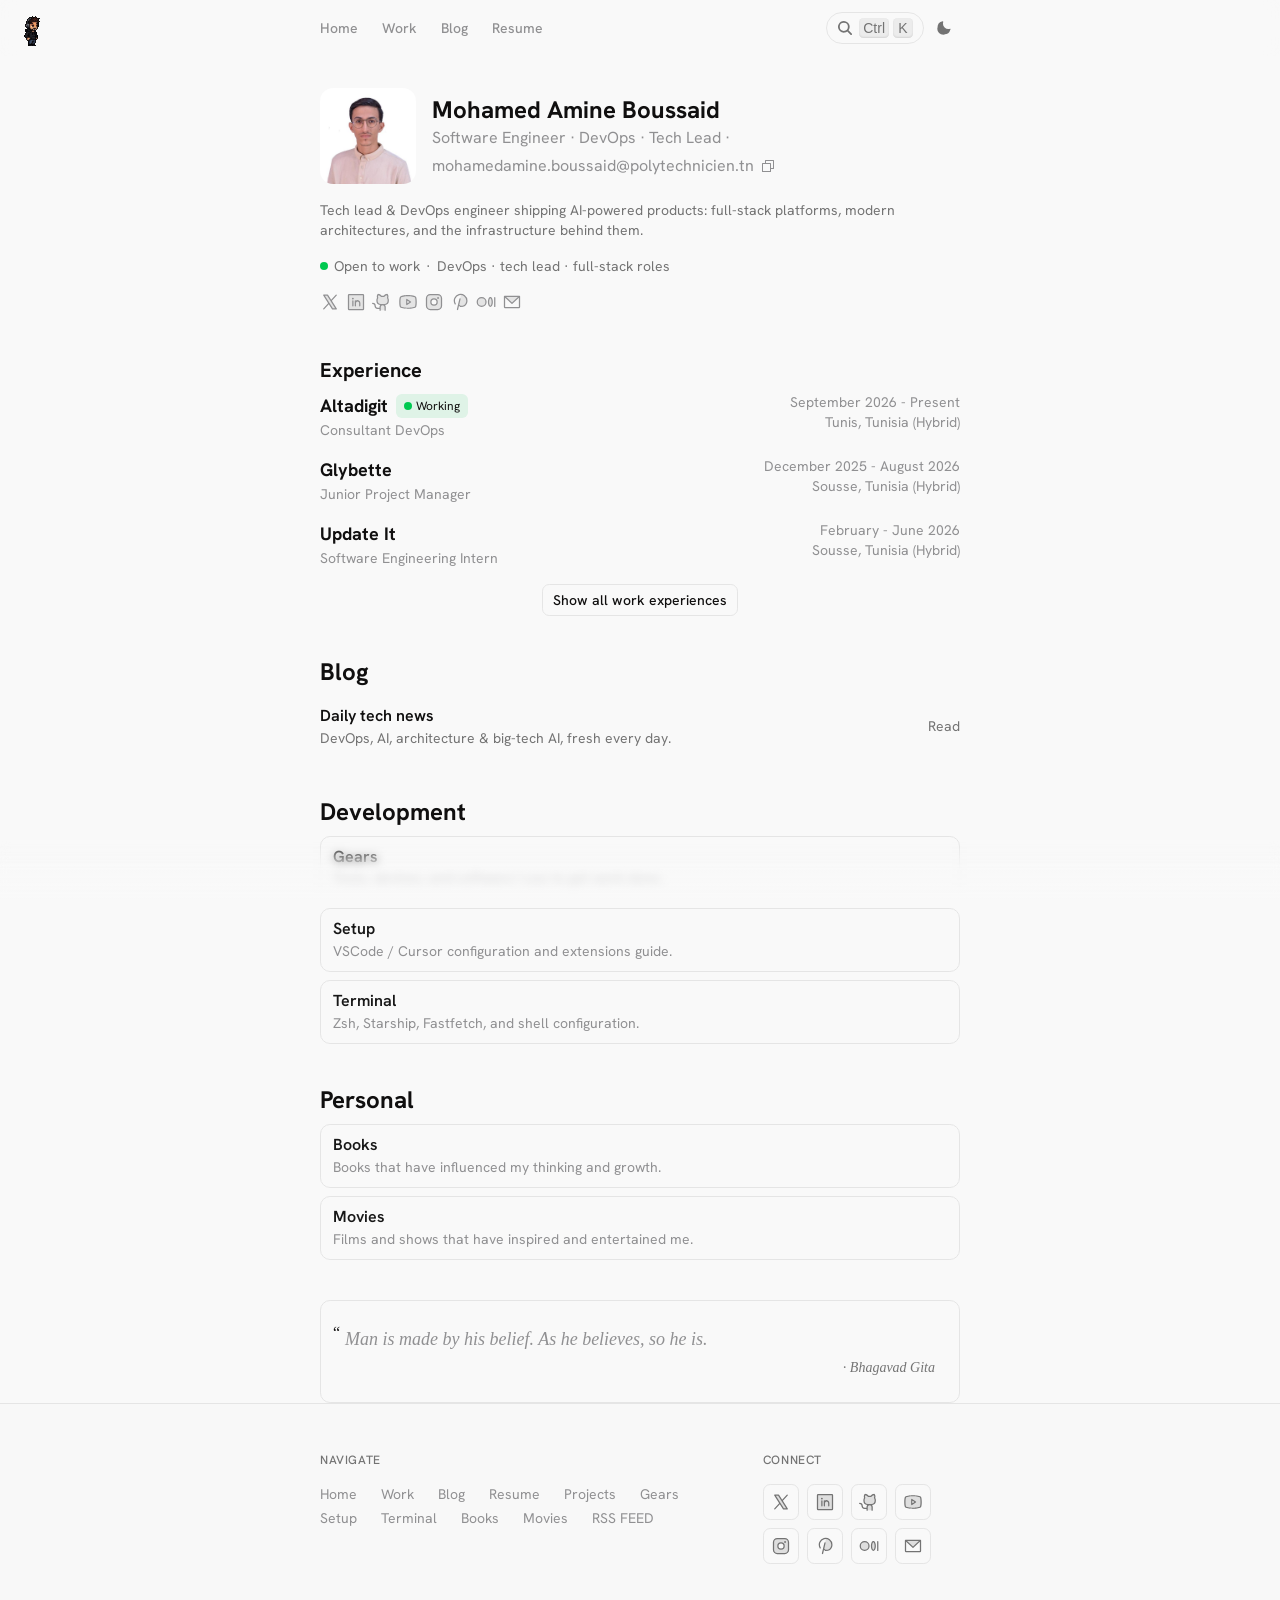
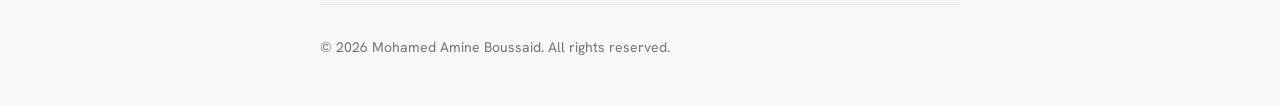
==== index.html @ 53f7973a "First push" ====
<!DOCTYPE html>
<html lang="en">
<head><meta charset="utf-8"/><meta content="width=device-width, initial-scale=1" name="viewport"/><title>Mohamed Amine Boussaid - Software Engineer</title><meta content="Tech lead &amp; DevOps engineer shipping AI-powered products: full-stack platforms, modern architectures, and the infrastructure behind them." name="description"/><meta content="Mohamed Amine Boussaid" name="author"/><link href="favicon.ico" rel="icon" sizes="any"/><link href="favicon-16x16.png" rel="icon" sizes="16x16" type="image/png"/><link href="favicon-32x32.png" rel="icon" sizes="32x32" type="image/png"/><link href="apple-touch-icon.png" rel="apple-touch-icon"/><link href="site.webmanifest" rel="manifest"/><link href="assets/css/fonts.css" rel="stylesheet"/><link href="assets/css/main.css" rel="stylesheet"/><script>try{if(localStorage.getItem('theme')==='dark')document.documentElement.classList.add('dark')}catch(e){}</script></head>
<body class="hankengrotesk_a9d8294d-module__aGBq3a__className hankengrotesk_a9d8294d-module__aGBq3a__variable geist_a71539c9-module__T19VSG__variable geist_mono_8d43a2aa-module__8Li5zG__variable antialiased"><div></div><div data-site-chrome=""></div><header class="sticky top-0 z-50 w-full bg-background/95 backdrop-blur supports-backdrop-filter:bg-background/60" data-site-chrome=""><div class="container mx-auto max-w-2xl px-4 flex h-14 items-center justify-between"><nav class="flex items-center gap-6 text-sm font-medium"><a class="text-secondary transition-colors hover:text-primary" href="index.html">Home</a><a class="text-secondary transition-colors hover:text-primary" href="work.html">Work</a><a class="text-secondary transition-colors hover:text-primary" href="blog.html">Blog</a><a class="text-secondary transition-colors hover:text-primary" href="resume.html">Resume</a></nav><div class="flex items-center gap-1"><button aria-label="Open blog search (Ctrl+K)" class="group/button inline-flex shrink-0 items-center justify-center text-muted-foreground transition-all outline-none focus-visible:border-ring focus-visible:ring-3 focus-visible:ring-ring/50 active:scale-[0.98] disabled:pointer-events-none disabled:opacity-50 aria-invalid:border-destructive aria-invalid:ring-3 aria-invalid:ring-destructive/20 dark:aria-invalid:border-destructive/50 dark:aria-invalid:ring-destructive/40 [&amp;_svg]:pointer-events-none [&amp;_svg]:shrink-0 [&amp;_svg:not([class*='size-'])]:size-4 sm:border sm:bg-clip-padding sm:text-sm sm:font-medium sm:whitespace-nowrap sm:border-border sm:bg-background aria-expanded:bg-muted aria-expanded:text-foreground dark:sm:border-input dark:sm:bg-input/30 sm:h-8 sm:px-2.5 sm:in-data-[slot=button-group]:rounded-lg sm:has-data-[icon=inline-end]:pr-1.5 sm:has-data-[icon=inline-start]:pl-1.5 sm:gap-1.5 sm:rounded-full sm:shadow-none sm:hover:bg-background sm:hover:text-muted-foreground dark:sm:hover:bg-input/30" data-size="sm" data-slot="button" data-variant="outline" id="cmdk-open" type="button"><svg aria-hidden="true" fill="none" viewbox="0 0 16 16"><path clip-rule="evenodd" d="M10.278 11.514a5.824 5.824 0 1 1 1.235-1.235l3.209 3.208A.875.875 0 0 1 14.111 15a.875.875 0 0 1-.624-.278l-3.209-3.208Zm.623-4.69a4.077 4.077 0 1 1-8.154 0 4.077 4.077 0 0 1 8.154 0Z" fill="currentColor" fill-rule="evenodd"></path></svg><kbd class="items-center gap-1 hidden sm:flex" data-slot="kbd-group"><kbd class="pointer-events-none inline-flex h-5 w-fit min-w-6 items-center justify-center gap-1 rounded-sm px-1 font-sans text-sm/none font-normal text-muted-foreground select-none [&amp;_svg:not([class*='size-'])]:size-3 bg-black/5 shadow-[inset_0_-1px_2px] shadow-black/10 dark:bg-white/10 dark:shadow-white/10 in-data-[slot=tooltip-content]:bg-white/20 in-data-[slot=tooltip-content]:text-background in-data-[slot=tooltip-content]:shadow-white/20 dark:in-data-[slot=tooltip-content]:bg-black/10 dark:in-data-[slot=tooltip-content]:shadow-black/10 dark:in-data-[slot=tooltip-content]:text-shadow-xs" data-slot="kbd">Ctrl</kbd><kbd class="pointer-events-none inline-flex h-5 items-center justify-center gap-1 rounded-sm px-1 font-sans text-sm/none font-normal text-muted-foreground select-none [&amp;_svg:not([class*='size-'])]:size-3 bg-black/5 shadow-[inset_0_-1px_2px] shadow-black/10 dark:bg-white/10 dark:shadow-white/10 in-data-[slot=tooltip-content]:bg-white/20 in-data-[slot=tooltip-content]:text-background in-data-[slot=tooltip-content]:shadow-white/20 dark:in-data-[slot=tooltip-content]:bg-black/10 dark:in-data-[slot=tooltip-content]:shadow-black/10 dark:in-data-[slot=tooltip-content]:text-shadow-xs w-5 min-w-5" data-slot="kbd">K</kbd></kbd></button><button aria-label="Toggle theme" class="inline-flex size-8 items-center justify-center rounded-md text-muted-foreground transition-colors hover:text-primary" id="theme-toggle" type="button"><svg aria-hidden="true" class="icon-moon size-4" fill="currentColor" viewBox="0 0 256 256" xmlns="http://www.w3.org/2000/svg"><path d="M233.54,142.23a8,8,0,0,0-8-2,88.08,88.08,0,0,1-109.8-109.8,8,8,0,0,0-10-10A104.84,104.84,0,1,0,230.36,150.21,8,8,0,0,0,233.54,142.23ZM128,208A104,104,0,0,1,48.46,72.46,88.13,88.13,0,0,0,183.54,207.54,103.72,103.72,0,0,1,128,208Z"></path></svg><svg aria-hidden="true" class="icon-sun size-4 hidden" fill="currentColor" viewBox="0 0 256 256" xmlns="http://www.w3.org/2000/svg"><path d="M120,40V16a8,8,0,0,1,16,0V40a8,8,0,0,1-16,0Zm8,24a64,64,0,1,0,64,64A64.07,64.07,0,0,0,128,64Zm0,112a48,48,0,1,1,48-48A48.05,48.05,0,0,1,128,176ZM58.34,69.66a8,8,0,0,0,11.32-11.32l-16-16a8,8,0,0,0-11.32,11.32Zm0,116.68a8,8,0,0,0-11.32,11.32l16,16a8,8,0,0,0,11.32-11.32ZM192,72a8,8,0,0,0,5.66-2.34l16-16a8,8,0,0,0-11.32-11.32l-16,16A8,8,0,0,0,192,72Zm5.66,114.34a8,8,0,0,0-11.32,11.32l16,16a8,8,0,0,0,11.32-11.32ZM48,128a8,8,0,0,0-8-8H16a8,8,0,0,0,0,16h24A8,8,0,0,0,48,128Zm80,80a8,8,0,0,0-8,8v24a8,8,0,0,0,16,0V216A8,8,0,0,0,128,208Z"></path></svg></button></div></div></header><main><div class="space-y-10 pt-8"><div class="container mx-auto max-w-2xl px-4 undefined"><div class="flex flex-col gap-4"><div class="flex gap-4 items-center"><div data-oneko-dodge="true"><button aria-label="Avatar" id="mascot" style="position:relative;display:block;flex-shrink:0;width:96px;height:96px;padding:0;border:0;background:transparent;appearance:none;cursor:pointer;user-select:none" type="button"><img alt="Mohamed Amine Boussaid" class="size-full rounded-2xl object-cover" src="assets/profile/avatar.png"/></button></div><div><h1 class="text-lg font-bold whitespace-nowrap sm:text-2xl" data-oneko-dodge="true">Mohamed Amine Boussaid</h1><p class="text-base text-secondary flex flex-wrap items-center gap-x-1 gap-y-1" data-oneko-dodge="true"><span>Software Engineer · DevOps · Tech Lead</span><span>·</span><span aria-label="Copy email" class="group inline-flex cursor-pointer items-center gap-1.5 text-secondary transition-colors focus-visible:outline-none focus-visible:ring-2 focus-visible:ring-ring focus-visible:ring-offset-2 group group-hover:text-primary" data-email="mohamedamine.boussaid@polytechnicien.tn" id="email-copy" role="button" tabindex="0"><span class="group-hover:text-primary hidden md:block"><a class="__cf_email__" href="mailto:mohamedamine.boussaid@polytechnicien.tn">mohamedamine.boussaid@polytechnicien.tn</a></span><span class="group-hover:text-primary block md:hidden">Email</span><span class="relative inline-flex size-4 shrink-0 items-center justify-center group-hover:text-primary"><svg aria-hidden="true" class="absolute inset-0 size-4 text-current transition-[opacity,transform] duration-200 ease-out opacity-100 scale-100" fill="currentColor" height="1em" viewbox="0 0 256 256" width="1em" xmlns="http://www.w3.org/2000/svg"><path d="M216,32H88a8,8,0,0,0-8,8V80H40a8,8,0,0,0-8,8V216a8,8,0,0,0,8,8H168a8,8,0,0,0,8-8V176h40a8,8,0,0,0,8-8V40A8,8,0,0,0,216,32ZM160,208H48V96H160Zm48-48H176V88a8,8,0,0,0-8-8H96V48H208Z"></path></svg><svg aria-hidden="true" class="absolute inset-0 size-4 transition-[opacity,transform] duration-200 ease-out opacity-0 scale-50" fill="currentColor" height="1em" viewbox="0 0 256 256" width="1em" xmlns="http://www.w3.org/2000/svg"><path d="M232.49,80.49l-128,128a12,12,0,0,1-17,0l-56-56a12,12,0,1,1,17-17L96,183,215.51,63.51a12,12,0,0,1,17,17Z"></path></svg></span></span></p></div></div><p class="text-sm text-muted-foreground max-w-xl">Tech lead &amp; DevOps engineer shipping AI-powered products: full-stack platforms, modern architectures, and the infrastructure behind them.</p><div id="S:0"><div class="flex items-center gap-3"><div class="flex min-w-0 flex-1 items-center gap-1.5 text-sm"><span class="size-2 shrink-0 rounded-full bg-green-500 animate-pulse"></span><span class="shrink-0 text-muted-foreground">Open to work</span><span class="shrink-0 text-muted-foreground"> · </span><a class="truncate text-muted-foreground transition-colors hover:text-primary" href="https://www.linkedin.com/in/boussaidmohamedamine/" rel="noopener noreferrer" target="_blank">DevOps · tech lead · full-stack roles</a></div></div></div><div class="flex flex-wrap my-0 gap-0.5"><a aria-label="X" class="text-secondary flex items-center gap-2 transition-colors hover:text-primary" data-slot="tooltip-trigger" data-state="closed" href="https://boussaidmohamedamine.online" rel="noopener noreferrer" target="_blank" title="X"><span aria-hidden="true" class="size-6"><svg class="size-5" fill="currentColor" height="1em" viewbox="0 0 256 256" width="1em" xmlns="http://www.w3.org/2000/svg"><path d="M208,216H160L48,40H96Z" opacity="0.2"></path><path d="M214.75,211.71l-62.6-98.38,61.77-67.95a8,8,0,0,0-11.84-10.76L143.24,99.34,102.75,35.71A8,8,0,0,0,96,32H48a8,8,0,0,0-6.75,12.3l62.6,98.37-61.77,68a8,8,0,1,0,11.84,10.76l58.84-64.72,40.49,63.63A8,8,0,0,0,160,224h48a8,8,0,0,0,6.75-12.29ZM164.39,208,62.57,48h29L193.43,208Z"></path></svg></span><span class="sr-only">X</span></a><a aria-label="LinkedIn" class="text-secondary flex items-center gap-2 transition-colors hover:text-primary" data-slot="tooltip-trigger" data-state="closed" href="https://www.linkedin.com/in/boussaidmohamedamine/" rel="noopener noreferrer" target="_blank" title="LinkedIn"><span aria-hidden="true" class="size-6"><svg class="size-5" fill="currentColor" height="1em" viewbox="0 0 256 256" width="1em" xmlns="http://www.w3.org/2000/svg"><path d="M224,40V216a8,8,0,0,1-8,8H40a8,8,0,0,1-8-8V40a8,8,0,0,1,8-8H216A8,8,0,0,1,224,40Z" opacity="0.2"></path><path d="M216,24H40A16,16,0,0,0,24,40V216a16,16,0,0,0,16,16H216a16,16,0,0,0,16-16V40A16,16,0,0,0,216,24Zm0,192H40V40H216V216ZM96,112v64a8,8,0,0,1-16,0V112a8,8,0,0,1,16,0Zm88,28v36a8,8,0,0,1-16,0V140a20,20,0,0,0-40,0v36a8,8,0,0,1-16,0V112a8,8,0,0,1,15.79-1.78A36,36,0,0,1,184,140ZM100,84A12,12,0,1,1,88,72,12,12,0,0,1,100,84Z"></path></svg></span><span class="sr-only">LinkedIn</span></a><a aria-label="Github" class="text-secondary flex items-center gap-2 transition-colors hover:text-primary" data-slot="tooltip-trigger" data-state="closed" href="https://github.com/Boussaid001" rel="noopener noreferrer" target="_blank" title="Github"><span aria-hidden="true" class="size-6"><svg class="size-5" fill="currentColor" height="1em" viewbox="0 0 256 256" width="1em" xmlns="http://www.w3.org/2000/svg"><path d="M208,104v8a48,48,0,0,1-48,48H136a32,32,0,0,1,32,32v40H104V192a32,32,0,0,1,32-32H112a48,48,0,0,1-48-48v-8a49.28,49.28,0,0,1,8.51-27.3A51.92,51.92,0,0,1,76,32a52,52,0,0,1,43.83,24h32.34A52,52,0,0,1,196,32a51.92,51.92,0,0,1,3.49,44.7A49.28,49.28,0,0,1,208,104Z" opacity="0.2"></path><path d="M208.3,75.68A59.74,59.74,0,0,0,202.93,28,8,8,0,0,0,196,24a59.75,59.75,0,0,0-48,24H124A59.75,59.75,0,0,0,76,24a8,8,0,0,0-6.93,4,59.78,59.78,0,0,0-5.38,47.68A58.14,58.14,0,0,0,56,104v8a56.06,56.06,0,0,0,48.44,55.47A39.8,39.8,0,0,0,96,192v8H72a24,24,0,0,1-24-24A40,40,0,0,0,8,136a8,8,0,0,0,0,16,24,24,0,0,1,24,24,40,40,0,0,0,40,40H96v16a8,8,0,0,0,16,0V192a24,24,0,0,1,48,0v40a8,8,0,0,0,16,0V192a39.8,39.8,0,0,0-8.44-24.53A56.06,56.06,0,0,0,216,112v-8A58,58,0,0,0,208.3,75.68ZM200,112a40,40,0,0,1-40,40H112a40,40,0,0,1-40-40v-8a41.74,41.74,0,0,1,6.9-22.48A8,8,0,0,0,80,73.83a43.81,43.81,0,0,1,.79-33.58,43.88,43.88,0,0,1,32.32,20.06A8,8,0,0,0,119.82,64h32.35a8,8,0,0,0,6.74-3.69,43.87,43.87,0,0,1,32.32-20.06A43.81,43.81,0,0,1,192,73.83a8.09,8.09,0,0,0,1,7.65A41.76,41.76,0,0,1,200,104Z"></path></svg></span><span class="sr-only">Github</span></a><a aria-label="YouTube" class="text-secondary flex items-center gap-2 transition-colors hover:text-primary" data-slot="tooltip-trigger" data-state="closed" href="https://github.com/Boussaid001" rel="noopener noreferrer" target="_blank" title="YouTube"><span aria-hidden="true" class="size-6"><svg class="size-5" fill="currentColor" height="1em" viewbox="0 0 256 256" width="1em" xmlns="http://www.w3.org/2000/svg"><path d="M226.59,71.53a16,16,0,0,0-9.63-11C183.48,47.65,128,48,128,48s-55.48-.35-89,12.58a16,16,0,0,0-9.63,11C27.07,80.54,24,98.09,24,128s3.07,47.46,5.41,56.47A16,16,0,0,0,39,195.42C72.52,208.35,128,208,128,208s55.48.35,89-12.58a16,16,0,0,0,9.63-10.95c2.34-9,5.41-26.56,5.41-56.47S228.93,80.54,226.59,71.53ZM112,160V96l48,32Z" opacity="0.2"></path><path d="M164.44,121.34l-48-32A8,8,0,0,0,104,96v64a8,8,0,0,0,12.44,6.66l48-32a8,8,0,0,0,0-13.32ZM120,145.05V111l25.58,17ZM234.33,69.52a24,24,0,0,0-14.49-16.4C185.56,39.88,131,40,128,40s-57.56-.12-91.84,13.12a24,24,0,0,0-14.49,16.4C19.08,79.5,16,97.74,16,128s3.08,48.5,5.67,58.48a24,24,0,0,0,14.49,16.41C69,215.56,120.4,216,127.34,216h1.32c6.94,0,58.37-.44,91.18-13.11a24,24,0,0,0,14.49-16.41c2.59-10,5.67-28.22,5.67-58.48S236.92,79.5,234.33,69.52Zm-15.49,113a8,8,0,0,1-4.77,5.49c-31.65,12.22-85.48,12-86.12,12s-54.37.18-86-12a8,8,0,0,1-4.77-5.49C34.8,173.39,32,156.57,32,128s2.8-45.39,5.16-54.47A8,8,0,0,1,41.93,68C73.58,55.82,127.4,56,128.05,56s54.37-.18,86,12a8,8,0,0,1,4.77,5.49C221.2,82.61,224,99.43,224,128S221.2,173.39,218.84,182.47Z"></path></svg></span><span class="sr-only">YouTube</span></a><a aria-label="Instagram" class="text-secondary flex items-center gap-2 transition-colors hover:text-primary" data-slot="tooltip-trigger" data-state="closed" href="https://www.boussaidmohamedamine.online" rel="noopener noreferrer" target="_blank" title="Instagram"><span aria-hidden="true" class="size-6"><svg class="size-5" fill="currentColor" height="1em" viewbox="0 0 256 256" width="1em" xmlns="http://www.w3.org/2000/svg"><path d="M176,32H80A48,48,0,0,0,32,80v96a48,48,0,0,0,48,48h96a48,48,0,0,0,48-48V80A48,48,0,0,0,176,32ZM128,168a40,40,0,1,1,40-40A40,40,0,0,1,128,168Z" opacity="0.2"></path><path d="M176,24H80A56.06,56.06,0,0,0,24,80v96a56.06,56.06,0,0,0,56,56h96a56.06,56.06,0,0,0,56-56V80A56.06,56.06,0,0,0,176,24Zm40,152a40,40,0,0,1-40,40H80a40,40,0,0,1-40-40V80A40,40,0,0,1,80,40h96a40,40,0,0,1,40,40ZM128,80a48,48,0,1,0,48,48A48.05,48.05,0,0,0,128,80Zm0,80a32,32,0,1,1,32-32A32,32,0,0,1,128,160Zm64-84a12,12,0,1,1-12-12A12,12,0,0,1,192,76Z"></path></svg></span><span class="sr-only">Instagram</span></a><a aria-label="Pinterest" class="text-secondary flex items-center gap-2 transition-colors hover:text-primary" data-slot="tooltip-trigger" data-state="closed" href="https://www.boussaidmohamedamine.online" rel="noopener noreferrer" target="_blank" title="Pinterest"><span aria-hidden="true" class="size-6"><svg class="size-5" fill="currentColor" height="1em" viewbox="0 0 256 256" width="1em" xmlns="http://www.w3.org/2000/svg"><path d="M216,112c0,44.18-32,72-64,72s-41.63-21.07-41.63-21.07h0L128,88l13.14-55.83h0A80,80,0,0,1,216,112Z" opacity="0.2"></path><path d="M224,112c0,22.57-7.9,43.2-22.23,58.11C188.39,184,170.25,192,152,192c-17.88,0-29.82-5.86-37.43-12l-10.78,45.82A8,8,0,0,1,96,232a8.24,8.24,0,0,1-1.84-.21,8,8,0,0,1-6-9.62l32-136a8,8,0,0,1,15.58,3.66l-16.9,71.8C122,166,131.3,176,152,176c27.53,0,56-23.94,56-64A72,72,0,1,0,73.63,148a8,8,0,0,1-13.85,8A88,88,0,1,1,224,112Z"></path></svg></span><span class="sr-only">Pinterest</span></a><a aria-label="Medium" class="text-secondary flex items-center gap-2 transition-colors hover:text-primary" data-slot="tooltip-trigger" data-state="closed" href="https://github.com/Boussaid001" rel="noopener noreferrer" target="_blank" title="Medium"><span aria-hidden="true" class="size-6"><svg class="size-5" fill="currentColor" height="1em" viewbox="0 0 256 256" width="1em" xmlns="http://www.w3.org/2000/svg"><path d="M128,128A56,56,0,1,1,72,72,56,56,0,0,1,128,128Zm56-56c-13.25,0-24,25.07-24,56s10.75,56,24,56,24-25.07,24-56S197.25,72,184,72Z" opacity="0.2"></path><path d="M72,64a64,64,0,1,0,64,64A64.07,64.07,0,0,0,72,64Zm0,112a48,48,0,1,1,48-48A48.05,48.05,0,0,1,72,176ZM184,64c-5.68,0-16.4,2.76-24.32,21.25C154.73,96.8,152,112,152,128s2.73,31.2,7.68,42.75C167.6,189.24,178.32,192,184,192s16.4-2.76,24.32-21.25C213.27,159.2,216,144,216,128s-2.73-31.2-7.68-42.75C200.4,66.76,189.68,64,184,64Zm0,112c-5.64,0-16-18.22-16-48s10.36-48,16-48,16,18.22,16,48S189.64,176,184,176ZM248,72V184a8,8,0,0,1-16,0V72a8,8,0,0,1,16,0Z"></path></svg></span><span class="sr-only">Medium</span></a><a aria-label="Email" class="text-secondary flex items-center gap-2 transition-colors hover:text-primary" data-slot="tooltip-trigger" data-state="closed" href="cdn-cgi/l/email-protection#422f2d2a232f2726232f2b2c276c202d373131232b2602322d2e3b3627212a2c2b212b272c6c362c" rel="noopener noreferrer" target="_blank" title="Email"><span aria-hidden="true" class="size-6"><svg class="size-5" fill="currentColor" height="1em" viewbox="0 0 256 256" width="1em" xmlns="http://www.w3.org/2000/svg"><path d="M224,56l-96,88L32,56Z" opacity="0.2"></path><path d="M224,48H32a8,8,0,0,0-8,8V192a16,16,0,0,0,16,16H216a16,16,0,0,0,16-16V56A8,8,0,0,0,224,48ZM203.43,64,128,133.15,52.57,64ZM216,192H40V74.19l82.59,75.71a8,8,0,0,0,10.82,0L216,74.19V192Z"></path></svg></span><span class="sr-only">Email</span></a></div></div></div><div class="container mx-auto max-w-2xl px-4 undefined"><section class="space-y-2"><div class="animate-in-up-on-view"><h2 class="text-xl font-bold">Experience</h2></div><div class="flex flex-col gap-4"><div class="animate-in-up-on-view" style="animation-delay:0.05s"><div data-slot="collapsible" data-state="closed"><div class="group/card flex flex-row flex-nowrap items-start justify-between gap-3"><div class="flex min-w-0 flex-1 flex-col"><div class="flex flex-wrap items-center gap-2"><h3 class="text-lg font-bold blur-none">Altadigit</h3><div class="flex items-center gap-1 rounded-md border-green-300 bg-green-500/10 px-2 py-1 text-xs"><div class="size-2 rounded-full bg-green-500 animate-pulse"></div><span>Working</span></div></div><p class="text-sm text-secondary">Consultant DevOps</p></div><div class="flex shrink-0 flex-col text-right text-sm text-secondary min-w-[88px] md:min-w-[140px]"><p class="md:hidden">Sep 26 - Present</p><p class="hidden md:block">September 2026 - Present</p><p class="md:hidden">Tunis, TN</p><p class="hidden md:block">Tunis, Tunisia (Hybrid)</p></div></div></div></div><div class="animate-in-up-on-view" style="animation-delay:0.1s"><div data-slot="collapsible" data-state="closed"><div class="group/card flex flex-row flex-nowrap items-start justify-between gap-3"><div class="flex min-w-0 flex-1 flex-col"><div class="flex flex-wrap items-center gap-2"><h3 class="text-lg font-bold blur-none">Glybette</h3></div><p class="text-sm text-secondary">Junior Project Manager</p></div><div class="flex shrink-0 flex-col text-right text-sm text-secondary min-w-[88px] md:min-w-[140px]"><p class="md:hidden">Dec 25 - Aug 26</p><p class="hidden md:block">December 2025 - August 2026</p><p class="md:hidden">Sousse, TN</p><p class="hidden md:block">Sousse, Tunisia (Hybrid)</p></div></div></div></div><div class="animate-in-up-on-view" style="animation-delay:0.15s"><div data-slot="collapsible" data-state="closed"><div class="group/card flex flex-row flex-nowrap items-start justify-between gap-3"><div class="flex min-w-0 flex-1 flex-col"><div class="flex flex-wrap items-center gap-2"><h3 class="text-lg font-bold blur-none">Update It</h3></div><p class="text-sm text-secondary">Software Engineering Intern</p></div><div class="flex shrink-0 flex-col text-right text-sm text-secondary min-w-[88px] md:min-w-[140px]"><p class="md:hidden">Feb - Jun 26</p><p class="hidden md:block">February - June 2026</p><p class="md:hidden">Sousse, TN</p><p class="hidden md:block">Sousse, Tunisia (Hybrid)</p></div></div></div></div></div><div class="animate-in-up-on-view flex justify-center pt-2" style="animation-delay:0.2s"><a class="group/button inline-flex shrink-0 items-center justify-center rounded-lg border bg-clip-padding text-sm font-medium whitespace-nowrap transition-all outline-none select-none focus-visible:border-ring focus-visible:ring-3 focus-visible:ring-ring/50 disabled:pointer-events-none disabled:opacity-50 aria-invalid:border-destructive aria-invalid:ring-3 aria-invalid:ring-destructive/20 dark:aria-invalid:border-destructive/50 dark:aria-invalid:ring-destructive/40 [&amp;_svg]:pointer-events-none [&amp;_svg]:shrink-0 [&amp;_svg:not([class*='size-'])]:size-4 border-border bg-background hover:bg-muted hover:text-foreground aria-expanded:bg-muted aria-expanded:text-foreground dark:border-input dark:bg-input/30 dark:hover:bg-input/50 h-8 gap-1.5 px-2.5 has-data-[icon=inline-end]:pr-2 has-data-[icon=inline-start]:pl-2 text-sm font-medium" data-size="default" data-slot="button" data-variant="outline" href="work.html">Show all work experiences</a></div></section></div><div class="container mx-auto max-w-2xl px-4 undefined"><section class="space-y-2"><div class="animate-in-up-on-view"><h2 class="text-2xl font-bold">Blog</h2></div><div class="animate-in-up-on-view"><a class="group flex items-center justify-between py-2" href="blog.html"><div><p class="font-semibold group-hover:text-primary transition-colors">Daily tech news</p><p class="text-sm text-muted-foreground">DevOps, AI, architecture &amp; big-tech AI, fresh every day.</p></div><span class="text-sm text-muted-foreground group-hover:text-primary transition-colors">Read</span></a></div></section></div><div class="container mx-auto max-w-2xl px-4 undefined"><section class="space-y-2"><div class="animate-in-up-on-view"><h2 class="text-2xl font-bold">Development</h2></div><div class="flex flex-col gap-2"><div class="animate-in-up-on-view" style="animation-delay:0.05s"><a class="group flex flex-row items-center justify-between gap-3 rounded-xl border border-border bg-card px-3 py-2.5 no-underline transition-colors hover:bg-muted/60" href="gears.html"><div class="min-w-0 flex-1 space-y-0.5"><h3 class="text-base font-semibold leading-tight text-primary transition-colors group-hover:text-primary">Gears</h3><p class="line-clamp-2 text-xs text-secondary sm:text-sm">Tools, devices, and software I use to get work done.</p></div><span class="inline-flex shrink-0 opacity-0 transition-opacity group-hover:opacity-100"><svg class="size-4 text-muted-foreground transition-transform group-hover:translate-x-0.5 group-hover:-translate-y-0.5" fill="currentColor" height="1em" viewbox="0 0 256 256" width="1em" xmlns="http://www.w3.org/2000/svg"><path d="M221.66,133.66l-72,72a8,8,0,0,1-11.32-11.32L196.69,136H40a8,8,0,0,1,0-16H196.69L138.34,61.66a8,8,0,0,1,11.32-11.32l72,72A8,8,0,0,1,221.66,133.66Z"></path></svg></span></a></div><div class="animate-in-up-on-view" style="animation-delay:0.1s"><a class="group flex flex-row items-center justify-between gap-3 rounded-xl border border-border bg-card px-3 py-2.5 no-underline transition-colors hover:bg-muted/60" href="setup.html"><div class="min-w-0 flex-1 space-y-0.5"><h3 class="text-base font-semibold leading-tight text-primary transition-colors group-hover:text-primary">Setup</h3><p class="line-clamp-2 text-xs text-secondary sm:text-sm">VSCode / Cursor configuration and extensions guide.</p></div><span class="inline-flex shrink-0 opacity-0 transition-opacity group-hover:opacity-100"><svg class="size-4 text-muted-foreground transition-transform group-hover:translate-x-0.5 group-hover:-translate-y-0.5" fill="currentColor" height="1em" viewbox="0 0 256 256" width="1em" xmlns="http://www.w3.org/2000/svg"><path d="M221.66,133.66l-72,72a8,8,0,0,1-11.32-11.32L196.69,136H40a8,8,0,0,1,0-16H196.69L138.34,61.66a8,8,0,0,1,11.32-11.32l72,72A8,8,0,0,1,221.66,133.66Z"></path></svg></span></a></div><div class="animate-in-up-on-view" style="animation-delay:0.15000000000000002s"><a class="group flex flex-row items-center justify-between gap-3 rounded-xl border border-border bg-card px-3 py-2.5 no-underline transition-colors hover:bg-muted/60" href="terminal.html"><div class="min-w-0 flex-1 space-y-0.5"><h3 class="text-base font-semibold leading-tight text-primary transition-colors group-hover:text-primary">Terminal</h3><p class="line-clamp-2 text-xs text-secondary sm:text-sm">Zsh, Starship, Fastfetch, and shell configuration.</p></div><span class="inline-flex shrink-0 opacity-0 transition-opacity group-hover:opacity-100"><svg class="size-4 text-muted-foreground transition-transform group-hover:translate-x-0.5 group-hover:-translate-y-0.5" fill="currentColor" height="1em" viewbox="0 0 256 256" width="1em" xmlns="http://www.w3.org/2000/svg"><path d="M221.66,133.66l-72,72a8,8,0,0,1-11.32-11.32L196.69,136H40a8,8,0,0,1,0-16H196.69L138.34,61.66a8,8,0,0,1,11.32-11.32l72,72A8,8,0,0,1,221.66,133.66Z"></path></svg></span></a></div></div></section></div><div class="container mx-auto max-w-2xl px-4 undefined"><section class="space-y-2"><div class="animate-in-up-on-view"><h2 class="text-2xl font-bold">Personal</h2></div><div class="flex flex-col gap-2"><div class="animate-in-up-on-view" style="animation-delay:0.05s"><a class="group flex flex-row items-center justify-between gap-3 rounded-xl border border-border bg-card px-3 py-2.5 no-underline transition-colors hover:bg-muted/60" href="books.html"><div class="min-w-0 flex-1 space-y-0.5"><h3 class="text-base font-semibold leading-tight text-primary transition-colors group-hover:text-primary">Books</h3><p class="line-clamp-2 text-xs text-secondary sm:text-sm">Books that have influenced my thinking and growth.</p></div><span class="inline-flex shrink-0 opacity-0 transition-opacity group-hover:opacity-100"><svg class="size-4 text-muted-foreground transition-transform group-hover:translate-x-0.5 group-hover:-translate-y-0.5" fill="currentColor" height="1em" viewbox="0 0 256 256" width="1em" xmlns="http://www.w3.org/2000/svg"><path d="M221.66,133.66l-72,72a8,8,0,0,1-11.32-11.32L196.69,136H40a8,8,0,0,1,0-16H196.69L138.34,61.66a8,8,0,0,1,11.32-11.32l72,72A8,8,0,0,1,221.66,133.66Z"></path></svg></span></a></div><div class="animate-in-up-on-view" style="animation-delay:0.1s"><a class="group flex flex-row items-center justify-between gap-3 rounded-xl border border-border bg-card px-3 py-2.5 no-underline transition-colors hover:bg-muted/60" href="movies.html"><div class="min-w-0 flex-1 space-y-0.5"><h3 class="text-base font-semibold leading-tight text-primary transition-colors group-hover:text-primary">Movies</h3><p class="line-clamp-2 text-xs text-secondary sm:text-sm">Films and shows that have inspired and entertained me.</p></div><span class="inline-flex shrink-0 opacity-0 transition-opacity group-hover:opacity-100"><svg class="size-4 text-muted-foreground transition-transform group-hover:translate-x-0.5 group-hover:-translate-y-0.5" fill="currentColor" height="1em" viewbox="0 0 256 256" width="1em" xmlns="http://www.w3.org/2000/svg"><path d="M221.66,133.66l-72,72a8,8,0,0,1-11.32-11.32L196.69,136H40a8,8,0,0,1,0-16H196.69L138.34,61.66a8,8,0,0,1,11.32-11.32l72,72A8,8,0,0,1,221.66,133.66Z"></path></svg></span></a></div></div></section></div><div class="container mx-auto max-w-2xl px-4"><div id="quote-card"></div></div></div></main><div class="pointer-events-none fixed inset-x-0 bottom-0 z-10 h-[60px] select-none bg-gradient-to-t from-background to-transparent opacity-100 backdrop-blur-[5px] [mask-image:linear-gradient(to_top,black_50%,transparent)] [-webkit-mask-image:linear-gradient(to_top,black_50%,transparent)] dark:[mask-image:linear-gradient(to_top,black_50%,transparent)] dark:[-webkit-mask-image:linear-gradient(to_top,black_50%,transparent)]" data-site-chrome="" style="user-select:none"></div><footer class="border-t border-border bg-muted/30" data-site-chrome=""><div class="container mx-auto max-w-2xl px-4 py-12"><div class="flex flex-col gap-10 sm:flex-row sm:items-start sm:justify-between sm:gap-8"><div class="flex flex-col gap-4"><p class="text-xs font-medium uppercase tracking-wider text-muted-foreground">Navigate</p><nav class="flex flex-wrap gap-x-6 gap-y-1"><a class="text-sm text-secondary transition-colors hover:text-primary" href="index.html">Home</a><a class="text-sm text-secondary transition-colors hover:text-primary" href="work.html">Work</a><a class="text-sm text-secondary transition-colors hover:text-primary" href="blog.html">Blog</a><a class="text-sm text-secondary transition-colors hover:text-primary" href="resume.html">Resume</a><a class="text-sm text-secondary transition-colors hover:text-primary" href="projects.html">Projects</a><a class="text-sm text-secondary transition-colors hover:text-primary" href="gears.html">Gears</a><a class="text-sm text-secondary transition-colors hover:text-primary" href="setup.html">Setup</a><a class="text-sm text-secondary transition-colors hover:text-primary" href="terminal.html">Terminal</a><a class="text-sm text-secondary transition-colors hover:text-primary" href="books.html">Books</a><a class="text-sm text-secondary transition-colors hover:text-primary" href="movies.html">Movies</a><a class="text-sm text-secondary transition-colors hover:text-primary" href="feed.xml">RSS FEED</a></nav></div><div class="flex flex-col gap-4"><p class="text-xs font-medium uppercase tracking-wider text-muted-foreground">Connect</p><div class="flex flex-wrap gap-2"><a aria-label="X" class="flex size-9 items-center justify-center rounded-lg border border-border bg-background text-muted-foreground transition-colors hover:bg-muted hover:text-primary" href="https://boussaidmohamedamine.online" rel="noopener noreferrer" target="_blank"><svg class="size-5" fill="currentColor" height="1em" viewbox="0 0 256 256" width="1em" xmlns="http://www.w3.org/2000/svg"><path d="M208,216H160L48,40H96Z" opacity="0.2"></path><path d="M214.75,211.71l-62.6-98.38,61.77-67.95a8,8,0,0,0-11.84-10.76L143.24,99.34,102.75,35.71A8,8,0,0,0,96,32H48a8,8,0,0,0-6.75,12.3l62.6,98.37-61.77,68a8,8,0,1,0,11.84,10.76l58.84-64.72,40.49,63.63A8,8,0,0,0,160,224h48a8,8,0,0,0,6.75-12.29ZM164.39,208,62.57,48h29L193.43,208Z"></path></svg></a><a aria-label="LinkedIn" class="flex size-9 items-center justify-center rounded-lg border border-border bg-background text-muted-foreground transition-colors hover:bg-muted hover:text-primary" href="https://www.linkedin.com/in/boussaidmohamedamine/" rel="noopener noreferrer" target="_blank"><svg class="size-5" fill="currentColor" height="1em" viewbox="0 0 256 256" width="1em" xmlns="http://www.w3.org/2000/svg"><path d="M224,40V216a8,8,0,0,1-8,8H40a8,8,0,0,1-8-8V40a8,8,0,0,1,8-8H216A8,8,0,0,1,224,40Z" opacity="0.2"></path><path d="M216,24H40A16,16,0,0,0,24,40V216a16,16,0,0,0,16,16H216a16,16,0,0,0,16-16V40A16,16,0,0,0,216,24Zm0,192H40V40H216V216ZM96,112v64a8,8,0,0,1-16,0V112a8,8,0,0,1,16,0Zm88,28v36a8,8,0,0,1-16,0V140a20,20,0,0,0-40,0v36a8,8,0,0,1-16,0V112a8,8,0,0,1,15.79-1.78A36,36,0,0,1,184,140ZM100,84A12,12,0,1,1,88,72,12,12,0,0,1,100,84Z"></path></svg></a><a aria-label="Github" class="flex size-9 items-center justify-center rounded-lg border border-border bg-background text-muted-foreground transition-colors hover:bg-muted hover:text-primary" href="https://github.com/Boussaid001" rel="noopener noreferrer" target="_blank"><svg class="size-5" fill="currentColor" height="1em" viewbox="0 0 256 256" width="1em" xmlns="http://www.w3.org/2000/svg"><path d="M208,104v8a48,48,0,0,1-48,48H136a32,32,0,0,1,32,32v40H104V192a32,32,0,0,1,32-32H112a48,48,0,0,1-48-48v-8a49.28,49.28,0,0,1,8.51-27.3A51.92,51.92,0,0,1,76,32a52,52,0,0,1,43.83,24h32.34A52,52,0,0,1,196,32a51.92,51.92,0,0,1,3.49,44.7A49.28,49.28,0,0,1,208,104Z" opacity="0.2"></path><path d="M208.3,75.68A59.74,59.74,0,0,0,202.93,28,8,8,0,0,0,196,24a59.75,59.75,0,0,0-48,24H124A59.75,59.75,0,0,0,76,24a8,8,0,0,0-6.93,4,59.78,59.78,0,0,0-5.38,47.68A58.14,58.14,0,0,0,56,104v8a56.06,56.06,0,0,0,48.44,55.47A39.8,39.8,0,0,0,96,192v8H72a24,24,0,0,1-24-24A40,40,0,0,0,8,136a8,8,0,0,0,0,16,24,24,0,0,1,24,24,40,40,0,0,0,40,40H96v16a8,8,0,0,0,16,0V192a24,24,0,0,1,48,0v40a8,8,0,0,0,16,0V192a39.8,39.8,0,0,0-8.44-24.53A56.06,56.06,0,0,0,216,112v-8A58,58,0,0,0,208.3,75.68ZM200,112a40,40,0,0,1-40,40H112a40,40,0,0,1-40-40v-8a41.74,41.74,0,0,1,6.9-22.48A8,8,0,0,0,80,73.83a43.81,43.81,0,0,1,.79-33.58,43.88,43.88,0,0,1,32.32,20.06A8,8,0,0,0,119.82,64h32.35a8,8,0,0,0,6.74-3.69,43.87,43.87,0,0,1,32.32-20.06A43.81,43.81,0,0,1,192,73.83a8.09,8.09,0,0,0,1,7.65A41.76,41.76,0,0,1,200,104Z"></path></svg></a><a aria-label="YouTube" class="flex size-9 items-center justify-center rounded-lg border border-border bg-background text-muted-foreground transition-colors hover:bg-muted hover:text-primary" href="https://github.com/Boussaid001" rel="noopener noreferrer" target="_blank"><svg class="size-5" fill="currentColor" height="1em" viewbox="0 0 256 256" width="1em" xmlns="http://www.w3.org/2000/svg"><path d="M226.59,71.53a16,16,0,0,0-9.63-11C183.48,47.65,128,48,128,48s-55.48-.35-89,12.58a16,16,0,0,0-9.63,11C27.07,80.54,24,98.09,24,128s3.07,47.46,5.41,56.47A16,16,0,0,0,39,195.42C72.52,208.35,128,208,128,208s55.48.35,89-12.58a16,16,0,0,0,9.63-10.95c2.34-9,5.41-26.56,5.41-56.47S228.93,80.54,226.59,71.53ZM112,160V96l48,32Z" opacity="0.2"></path><path d="M164.44,121.34l-48-32A8,8,0,0,0,104,96v64a8,8,0,0,0,12.44,6.66l48-32a8,8,0,0,0,0-13.32ZM120,145.05V111l25.58,17ZM234.33,69.52a24,24,0,0,0-14.49-16.4C185.56,39.88,131,40,128,40s-57.56-.12-91.84,13.12a24,24,0,0,0-14.49,16.4C19.08,79.5,16,97.74,16,128s3.08,48.5,5.67,58.48a24,24,0,0,0,14.49,16.41C69,215.56,120.4,216,127.34,216h1.32c6.94,0,58.37-.44,91.18-13.11a24,24,0,0,0,14.49-16.41c2.59-10,5.67-28.22,5.67-58.48S236.92,79.5,234.33,69.52Zm-15.49,113a8,8,0,0,1-4.77,5.49c-31.65,12.22-85.48,12-86.12,12s-54.37.18-86-12a8,8,0,0,1-4.77-5.49C34.8,173.39,32,156.57,32,128s2.8-45.39,5.16-54.47A8,8,0,0,1,41.93,68C73.58,55.82,127.4,56,128.05,56s54.37-.18,86,12a8,8,0,0,1,4.77,5.49C221.2,82.61,224,99.43,224,128S221.2,173.39,218.84,182.47Z"></path></svg></a><a aria-label="Instagram" class="flex size-9 items-center justify-center rounded-lg border border-border bg-background text-muted-foreground transition-colors hover:bg-muted hover:text-primary" href="https://www.boussaidmohamedamine.online" rel="noopener noreferrer" target="_blank"><svg class="size-5" fill="currentColor" height="1em" viewbox="0 0 256 256" width="1em" xmlns="http://www.w3.org/2000/svg"><path d="M176,32H80A48,48,0,0,0,32,80v96a48,48,0,0,0,48,48h96a48,48,0,0,0,48-48V80A48,48,0,0,0,176,32ZM128,168a40,40,0,1,1,40-40A40,40,0,0,1,128,168Z" opacity="0.2"></path><path d="M176,24H80A56.06,56.06,0,0,0,24,80v96a56.06,56.06,0,0,0,56,56h96a56.06,56.06,0,0,0,56-56V80A56.06,56.06,0,0,0,176,24Zm40,152a40,40,0,0,1-40,40H80a40,40,0,0,1-40-40V80A40,40,0,0,1,80,40h96a40,40,0,0,1,40,40ZM128,80a48,48,0,1,0,48,48A48.05,48.05,0,0,0,128,80Zm0,80a32,32,0,1,1,32-32A32,32,0,0,1,128,160Zm64-84a12,12,0,1,1-12-12A12,12,0,0,1,192,76Z"></path></svg></a><a aria-label="Pinterest" class="flex size-9 items-center justify-center rounded-lg border border-border bg-background text-muted-foreground transition-colors hover:bg-muted hover:text-primary" href="https://www.boussaidmohamedamine.online" rel="noopener noreferrer" target="_blank"><svg class="size-5" fill="currentColor" height="1em" viewbox="0 0 256 256" width="1em" xmlns="http://www.w3.org/2000/svg"><path d="M216,112c0,44.18-32,72-64,72s-41.63-21.07-41.63-21.07h0L128,88l13.14-55.83h0A80,80,0,0,1,216,112Z" opacity="0.2"></path><path d="M224,112c0,22.57-7.9,43.2-22.23,58.11C188.39,184,170.25,192,152,192c-17.88,0-29.82-5.86-37.43-12l-10.78,45.82A8,8,0,0,1,96,232a8.24,8.24,0,0,1-1.84-.21,8,8,0,0,1-6-9.62l32-136a8,8,0,0,1,15.58,3.66l-16.9,71.8C122,166,131.3,176,152,176c27.53,0,56-23.94,56-64A72,72,0,1,0,73.63,148a8,8,0,0,1-13.85,8A88,88,0,1,1,224,112Z"></path></svg></a><a aria-label="Medium" class="flex size-9 items-center justify-center rounded-lg border border-border bg-background text-muted-foreground transition-colors hover:bg-muted hover:text-primary" href="https://github.com/Boussaid001" rel="noopener noreferrer" target="_blank"><svg class="size-5" fill="currentColor" height="1em" viewbox="0 0 256 256" width="1em" xmlns="http://www.w3.org/2000/svg"><path d="M128,128A56,56,0,1,1,72,72,56,56,0,0,1,128,128Zm56-56c-13.25,0-24,25.07-24,56s10.75,56,24,56,24-25.07,24-56S197.25,72,184,72Z" opacity="0.2"></path><path d="M72,64a64,64,0,1,0,64,64A64.07,64.07,0,0,0,72,64Zm0,112a48,48,0,1,1,48-48A48.05,48.05,0,0,1,72,176ZM184,64c-5.68,0-16.4,2.76-24.32,21.25C154.73,96.8,152,112,152,128s2.73,31.2,7.68,42.75C167.6,189.24,178.32,192,184,192s16.4-2.76,24.32-21.25C213.27,159.2,216,144,216,128s-2.73-31.2-7.68-42.75C200.4,66.76,189.68,64,184,64Zm0,112c-5.64,0-16-18.22-16-48s10.36-48,16-48,16,18.22,16,48S189.64,176,184,176ZM248,72V184a8,8,0,0,1-16,0V72a8,8,0,0,1,16,0Z"></path></svg></a><a aria-label="Email" class="flex size-9 items-center justify-center rounded-lg border border-border bg-background text-muted-foreground transition-colors hover:bg-muted hover:text-primary" href="cdn-cgi/l/email-protection#422f2d2a232f2726232f2b2c276c202d373131232b2602322d2e3b3627212a2c2b212b272c6c362c" rel="noopener noreferrer" target="_blank"><svg class="size-5" fill="currentColor" height="1em" viewbox="0 0 256 256" width="1em" xmlns="http://www.w3.org/2000/svg"><path d="M224,56l-96,88L32,56Z" opacity="0.2"></path><path d="M224,48H32a8,8,0,0,0-8,8V192a16,16,0,0,0,16,16H216a16,16,0,0,0,16-16V56A8,8,0,0,0,224,48ZM203.43,64,128,133.15,52.57,64ZM216,192H40V74.19l82.59,75.71a8,8,0,0,0,10.82,0L216,74.19V192Z"></path></svg></a></div></div></div><div class="mt-10 flex flex-col items-center justify-between gap-2 border-t border-border pt-8 sm:flex-row sm:items-center sm:gap-4"><p class="text-sm text-muted-foreground">© 2026 Mohamed Amine Boussaid. All rights reserved.</p></div></div></footer><section aria-atomic="false" aria-label="Notifications alt+T" aria-live="polite" aria-relevant="additions text" tabindex="-1"></section><script>window.ONEKO_BASE='assets/oneko/';</script><script defer="True" src="assets/js/site.js"></script><script defer="True" src="assets/oneko/oneko.js"></script></body>
</html>
---- assets/css/fonts.css ----
@font-face{font-family:Geist;font-style:normal;font-weight:100 900;font-display:swap;src:url(../media/fef07dbb0973bf53-s.518e079e.woff2)format("woff2");unicode-range:U+460-52F,U+1C80-1C8A,U+20B4,U+2DE0-2DFF,U+A640-A69F,U+FE2E-FE2F}@font-face{font-family:Geist;font-style:normal;font-weight:100 900;font-display:swap;src:url(../media/8a480f0b521d4e75-s.ea323500.woff2)format("woff2");unicode-range:U+301,U+400-45F,U+490-491,U+4B0-4B1,U+2116}@font-face{font-family:Geist;font-style:normal;font-weight:100 900;font-display:swap;src:url(../media/53b9e256198e5412-s.853d50a3.woff2)format("woff2");unicode-range:U+102-103,U+110-111,U+128-129,U+168-169,U+1A0-1A1,U+1AF-1B0,U+300-301,U+303-304,U+308-309,U+323,U+329,U+1EA0-1EF9,U+20AB}@font-face{font-family:Geist;font-style:normal;font-weight:100 900;font-display:swap;src:url(../media/7178b3e590c64307-s.55554cd0.woff2)format("woff2");unicode-range:U+100-2BA,U+2BD-2C5,U+2C7-2CC,U+2CE-2D7,U+2DD-2FF,U+304,U+308,U+329,U+1D00-1DBF,U+1E00-1E9F,U+1EF2-1EFF,U+2020,U+20A0-20AB,U+20AD-20C4,U+2113,U+2C60-2C7F,U+A720-A7FF}@font-face{font-family:Geist;font-style:normal;font-weight:100 900;font-display:swap;src:url(../media/caa3a2e1cccd8315-s.p.3b6cae6d.woff2)format("woff2");unicode-range:U+??,U+131,U+152-153,U+2BB-2BC,U+2C6,U+2DA,U+2DC,U+304,U+308,U+329,U+2000-206F,U+20AC,U+2122,U+2191,U+2193,U+2212,U+2215,U+FEFF,U+FFFD}@font-face{font-family:Geist Fallback;src:local(Arial);ascent-override:95.94%;descent-override:28.16%;line-gap-override:0.0%;size-adjust:104.76%}.geist_a71539c9-module__T19VSG__className{font-family:Geist,Geist Fallback;font-style:normal}.geist_a71539c9-module__T19VSG__variable{--font-geist-sans:"Geist","Geist Fallback"}
@font-face{font-family:Geist Mono;font-style:normal;font-weight:100 900;font-display:swap;src:url(../media/5ce348bf30bf5439-s.56c1f21e.woff2)format("woff2");unicode-range:U+460-52F,U+1C80-1C8A,U+20B4,U+2DE0-2DFF,U+A640-A69F,U+FE2E-FE2F}@font-face{font-family:Geist Mono;font-style:normal;font-weight:100 900;font-display:swap;src:url(../media/4fa387ec64143e14-s.3b336396.woff2)format("woff2");unicode-range:U+301,U+400-45F,U+490-491,U+4B0-4B1,U+2116}@font-face{font-family:Geist Mono;font-style:normal;font-weight:100 900;font-display:swap;src:url(../media/6306c77e7c8268e4-s.e3369375.woff2)format("woff2");unicode-range:U+2000-2001,U+2004-2008,U+200A,U+23B8-23BD,U+2500-259F}@font-face{font-family:Geist Mono;font-style:normal;font-weight:100 900;font-display:swap;src:url(../media/7d817b4c03b0c5f1-s.a40b9a8b.woff2)format("woff2");unicode-range:U+102-103,U+110-111,U+128-129,U+168-169,U+1A0-1A1,U+1AF-1B0,U+300-301,U+303-304,U+308-309,U+323,U+329,U+1EA0-1EF9,U+20AB}@font-face{font-family:Geist Mono;font-style:normal;font-weight:100 900;font-display:swap;src:url(../media/bbc41e54d2fcbd21-s.fe42ddf4.woff2)format("woff2");unicode-range:U+100-2BA,U+2BD-2C5,U+2C7-2CC,U+2CE-2D7,U+2DD-2FF,U+304,U+308,U+329,U+1D00-1DBF,U+1E00-1E9F,U+1EF2-1EFF,U+2020,U+20A0-20AB,U+20AD-20C4,U+2113,U+2C60-2C7F,U+A720-A7FF}@font-face{font-family:Geist Mono;font-style:normal;font-weight:100 900;font-display:swap;src:url(../media/797e433ab948586e-s.p.29207c2f.woff2)format("woff2");unicode-range:U+??,U+131,U+152-153,U+2BB-2BC,U+2C6,U+2DA,U+2DC,U+304,U+308,U+329,U+2000-206F,U+20AC,U+2122,U+2191,U+2193,U+2212,U+2215,U+FEFF,U+FFFD}@font-face{font-family:Geist Mono Fallback;src:local(Arial);ascent-override:74.67%;descent-override:21.92%;line-gap-override:0.0%;size-adjust:134.59%}.geist_mono_8d43a2aa-module__8Li5zG__className{font-family:Geist Mono,Geist Mono Fallback;font-style:normal}.geist_mono_8d43a2aa-module__8Li5zG__variable{--font-geist-mono:"Geist Mono","Geist Mono Fallback"}
@font-face{font-family:hankenGrotesk;src:url(../media/HankenGrotesk_Variable-s.p.3ebfa54f.ttf)format("truetype");font-display:swap}@font-face{font-family:hankenGrotesk Fallback;src:local(Arial);ascent-override:98.46%;descent-override:29.83%;line-gap-override:0.0%;size-adjust:101.56%}.hankengrotesk_a9d8294d-module__aGBq3a__className{font-family:hankenGrotesk,hankenGrotesk Fallback}.hankengrotesk_a9d8294d-module__aGBq3a__variable{--font-hanken-grotesk:"hankenGrotesk","hankenGrotesk Fallback"}
---- assets/css/main.css ----
@layer properties{@supports (((-webkit-hyphens:none)) and (not (margin-trim:inline))) or ((-moz-orient:inline) and (not (color:rgb(from red r g b)))){*,:before,:after,::backdrop{--tw-translate-x:0;--tw-translate-y:0;--tw-translate-z:0;--tw-scale-x:1;--tw-scale-y:1;--tw-scale-z:1;--tw-rotate-x:initial;--tw-rotate-y:initial;--tw-rotate-z:initial;--tw-skew-x:initial;--tw-skew-y:initial;--tw-space-y-reverse:0;--tw-space-x-reverse:0;--tw-divide-y-reverse:0;--tw-border-style:solid;--tw-gradient-position:initial;--tw-gradient-from:#0000;--tw-gradient-via:#0000;--tw-gradient-to:#0000;--tw-gradient-stops:initial;--tw-gradient-via-stops:initial;--tw-gradient-from-position:0%;--tw-gradient-via-position:50%;--tw-gradient-to-position:100%;--tw-leading:initial;--tw-font-weight:initial;--tw-tracking:initial;--tw-ordinal:initial;--tw-slashed-zero:initial;--tw-numeric-figure:initial;--tw-numeric-spacing:initial;--tw-numeric-fraction:initial;--tw-shadow:0 0 #0000;--tw-shadow-color:initial;--tw-shadow-alpha:100%;--tw-inset-shadow:0 0 #0000;--tw-inset-shadow-color:initial;--tw-inset-shadow-alpha:100%;--tw-ring-color:initial;--tw-ring-shadow:0 0 #0000;--tw-inset-ring-color:initial;--tw-inset-ring-shadow:0 0 #0000;--tw-ring-inset:initial;--tw-ring-offset-width:0px;--tw-ring-offset-color:#fff;--tw-ring-offset-shadow:0 0 #0000;--tw-outline-style:solid;--tw-blur:initial;--tw-brightness:initial;--tw-contrast:initial;--tw-grayscale:initial;--tw-hue-rotate:initial;--tw-invert:initial;--tw-opacity:initial;--tw-saturate:initial;--tw-sepia:initial;--tw-drop-shadow:initial;--tw-drop-shadow-color:initial;--tw-drop-shadow-alpha:100%;--tw-drop-shadow-size:initial;--tw-backdrop-blur:initial;--tw-backdrop-brightness:initial;--tw-backdrop-contrast:initial;--tw-backdrop-grayscale:initial;--tw-backdrop-hue-rotate:initial;--tw-backdrop-invert:initial;--tw-backdrop-opacity:initial;--tw-backdrop-saturate:initial;--tw-backdrop-sepia:initial;--tw-duration:initial;--tw-ease:initial;--tw-content:"";--tw-text-shadow-color:initial;--tw-text-shadow-alpha:100%;--tw-animation-delay:0s;--tw-animation-direction:normal;--tw-animation-duration:initial;--tw-animation-fill-mode:none;--tw-animation-iteration-count:1;--tw-enter-blur:0;--tw-enter-opacity:1;--tw-enter-rotate:0;--tw-enter-scale:1;--tw-enter-translate-x:0;--tw-enter-translate-y:0;--tw-exit-blur:0;--tw-exit-opacity:1;--tw-exit-rotate:0;--tw-exit-scale:1;--tw-exit-translate-x:0;--tw-exit-translate-y:0}}}@layer theme{:root,:host{--font-sans:var(--font-sans);--font-serif:ui-serif,Georgia,Cambria,"Times New Roman",Times,serif;--color-amber-300:#ffd236;--color-amber-400:#fcbb00;--color-green-300:#7bf1a8;--color-green-500:#00c758;--color-green-600:#00a544;--color-gray-50:#f9fafb;--color-gray-200:#e5e7eb;--color-gray-400:#99a1af;--color-gray-500:#6a7282;--color-gray-600:#4a5565;--color-gray-800:#1e2939;--color-neutral-300:#d4d4d4;--color-neutral-500:#737373;--color-neutral-700:#404040;--color-neutral-900:#171717;--color-black:#000;--color-white:#fff;--spacing:.25rem;--breakpoint-sm:40rem;--container-xs:20rem;--container-sm:24rem;--container-md:28rem;--container-xl:36rem;--container-2xl:42rem;--container-4xl:56rem;--container-5xl:64rem;--container-7xl:80rem;--text-xs:.75rem;--text-xs--line-height:calc(1/.75);--text-sm:.875rem;--text-sm--line-height:calc(1.25/.875);--text-base:1rem;--text-base--line-height:calc(1.5/1);--text-lg:1.125rem;--text-lg--line-height:calc(1.75/1.125);--text-xl:1.25rem;--text-xl--line-height:calc(1.75/1.25);--text-2xl:1.5rem;--text-2xl--line-height:calc(2/1.5);--text-3xl:1.875rem;--text-3xl--line-height:calc(2.25/1.875);--text-4xl:2.25rem;--text-4xl--line-height:calc(2.5/2.25);--text-5xl:3rem;--text-5xl--line-height:1;--text-6xl:3.75rem;--text-6xl--line-height:1;--font-weight-normal:400;--font-weight-medium:500;--font-weight-semibold:600;--font-weight-bold:700;--tracking-tight:-.025em;--tracking-wide:.025em;--tracking-wider:.05em;--tracking-widest:.1em;--leading-tight:1.25;--leading-snug:1.375;--leading-normal:1.5;--leading-relaxed:1.625;--radius-md:calc(var(--radius)*.8);--radius-xl:calc(var(--radius)*1.4);--ease-out:cubic-bezier(0,0,.2,1);--ease-in-out:cubic-bezier(.4,0,.2,1);--animate-spin:spin 1s linear infinite;--animate-pulse:pulse 2s cubic-bezier(.4,0,.6,1)infinite;--blur-xs:4px;--blur-sm:8px;--blur-md:12px;--blur-xl:24px;--blur-3xl:64px;--aspect-video:16/9;--default-transition-duration:.15s;--default-transition-timing-function:cubic-bezier(.4,0,.2,1);--default-font-family:var(--font-sans);--default-mono-font-family:var(--font-geist-mono);--color-border:var(--border)}@supports (color:lab(0% 0 0)){:root,:host{--color-amber-300:lab(86.4156% 6.13147 78.3961);--color-amber-400:lab(80.1641% 16.6016 99.2089);--color-green-300:lab(86.9953% -47.2691 25.0054);--color-green-500:lab(70.5521% -66.5147 45.8073);--color-green-600:lab(59.0978% -58.6621 41.2579);--color-gray-50:lab(98.2596% -.247031 -.706708);--color-gray-200:lab(91.6229% -.159115 -2.26791);--color-gray-400:lab(65.9269% -.832707 -8.17473);--color-gray-500:lab(47.7841% -.393182 -10.0268);--color-gray-600:lab(35.6337% -1.58697 -10.8425);--color-gray-800:lab(16.1051% -1.18239 -11.7533);--color-neutral-300:lab(84.92% 0 -.0000119209);--color-neutral-500:lab(48.496% 0 0);--color-neutral-700:lab(27.036% 0 0);--color-neutral-900:lab(7.78201% -.0000149012 0)}}}@layer base{*,:after,:before,::backdrop{box-sizing:border-box;border:0 solid;margin:0;padding:0}::file-selector-button{box-sizing:border-box;border:0 solid;margin:0;padding:0}html,:host{-webkit-text-size-adjust:100%;tab-size:4;line-height:1.5;font-family:var(--default-font-family,ui-sans-serif,system-ui,sans-serif,"Apple Color Emoji","Segoe UI Emoji","Segoe UI Symbol","Noto Color Emoji");font-feature-settings:var(--default-font-feature-settings,normal);font-variation-settings:var(--default-font-variation-settings,normal);-webkit-tap-highlight-color:transparent}hr{height:0;color:inherit;border-top-width:1px}abbr:where([title]){-webkit-text-decoration:underline dotted;text-decoration:underline dotted}h1,h2,h3,h4,h5,h6{font-size:inherit;font-weight:inherit}a{color:inherit;-webkit-text-decoration:inherit;-webkit-text-decoration:inherit;-webkit-text-decoration:inherit;-webkit-text-decoration:inherit;text-decoration:inherit}b,strong{font-weight:bolder}code,kbd,samp,pre{font-family:var(--default-mono-font-family,ui-monospace,SFMono-Regular,Menlo,Monaco,Consolas,"Liberation Mono","Courier New",monospace);font-feature-settings:var(--default-mono-font-feature-settings,normal);font-variation-settings:var(--default-mono-font-variation-settings,normal);font-size:1em}small{font-size:80%}sub,sup{vertical-align:baseline;font-size:75%;line-height:0;position:relative}sub{bottom:-.25em}sup{top:-.5em}table{text-indent:0;border-color:inherit;border-collapse:collapse}:-moz-focusring{outline:auto}progress{vertical-align:baseline}summary{display:list-item}ol,ul,menu{list-style:none}img,svg,video,canvas,audio,iframe,embed,object{vertical-align:middle;display:block}img,video{max-width:100%;height:auto}button,input,select,optgroup,textarea{font:inherit;font-feature-settings:inherit;font-variation-settings:inherit;letter-spacing:inherit;color:inherit;opacity:1;background-color:#0000;border-radius:0}::file-selector-button{font:inherit;font-feature-settings:inherit;font-variation-settings:inherit;letter-spacing:inherit;color:inherit;opacity:1;background-color:#0000;border-radius:0}:where(select:is([multiple],[size])) optgroup{font-weight:bolder}:where(select:is([multiple],[size])) optgroup option{padding-inline-start:20px}::file-selector-button{margin-inline-end:4px}::placeholder{opacity:1}@supports (not ((-webkit-appearance:-apple-pay-button))) or (contain-intrinsic-size:1px){::placeholder{color:currentColor}@supports (color:color-mix(in lab, red, red)){::placeholder{color:color-mix(in oklab,currentcolor 50%,transparent)}}}textarea{resize:vertical}::-webkit-search-decoration{-webkit-appearance:none}::-webkit-date-and-time-value{min-height:1lh;text-align:inherit}::-webkit-datetime-edit{display:inline-flex}::-webkit-datetime-edit-fields-wrapper{padding:0}::-webkit-datetime-edit{padding-block:0}::-webkit-datetime-edit-year-field{padding-block:0}::-webkit-datetime-edit-month-field{padding-block:0}::-webkit-datetime-edit-day-field{padding-block:0}::-webkit-datetime-edit-hour-field{padding-block:0}::-webkit-datetime-edit-minute-field{padding-block:0}::-webkit-datetime-edit-second-field{padding-block:0}::-webkit-datetime-edit-millisecond-field{padding-block:0}::-webkit-datetime-edit-meridiem-field{padding-block:0}::-webkit-calendar-picker-indicator{line-height:1}:-moz-ui-invalid{box-shadow:none}button,input:where([type=button],[type=reset],[type=submit]){appearance:button}::file-selector-button{appearance:button}::-webkit-inner-spin-button{height:auto}::-webkit-outer-spin-button{height:auto}[hidden]:where(:not([hidden=until-found])){display:none!important}*{border-color:var(--border);outline-color:var(--ring)}@supports (color:color-mix(in lab, red, red)){*{outline-color:color-mix(in oklab,var(--ring)50%,transparent)}}html{scroll-behavior:smooth}body{background-color:var(--background);color:var(--foreground)}}@layer components;@layer utilities{.\@container\/card-header{container:card-header/inline-size}.\@container\/field-group{container:field-group/inline-size}.pointer-events-auto{pointer-events:auto}.pointer-events-none{pointer-events:none}.invisible{visibility:hidden}.visible{visibility:visible}.sr-only{clip-path:inset(50%);white-space:nowrap;border-width:0;width:1px;height:1px;margin:-1px;padding:0;position:absolute;overflow:hidden}.absolute{position:absolute}.fixed{position:fixed}.relative{position:relative}.static{position:static}.sticky{position:sticky}.inset-0{inset:calc(var(--spacing)*0)}.inset-x-0{inset-inline:calc(var(--spacing)*0)}.inset-y-0{inset-block:calc(var(--spacing)*0)}.inset-s-3{inset-inline-start:calc(var(--spacing)*3)}.inset-s-5{inset-inline-start:calc(var(--spacing)*5)}.start{inset-inline-start:var(--spacing)}.end{inset-inline-end:var(--spacing)}.-top-12{top:calc(var(--spacing)*-12)}.top-0{top:calc(var(--spacing)*0)}.top-1\.5{top:calc(var(--spacing)*1.5)}.top-1\/2{top:50%}.top-1\/3{top:33.3333%}.top-2{top:calc(var(--spacing)*2)}.top-2\.5{top:calc(var(--spacing)*2.5)}.top-3{top:calc(var(--spacing)*3)}.top-3\.5{top:calc(var(--spacing)*3.5)}.top-4{top:calc(var(--spacing)*4)}.top-6{top:calc(var(--spacing)*6)}.top-\[20vh\]{top:20vh}.top-\[50\%\]{top:50%}.top-\[60\%\]{top:60%}.top-full{top:100%}.top-px{top:1px}.-right-12{right:calc(var(--spacing)*-12)}.right-0{right:calc(var(--spacing)*0)}.right-1{right:calc(var(--spacing)*1)}.right-2{right:calc(var(--spacing)*2)}.right-2\.5{right:calc(var(--spacing)*2.5)}.right-3{right:calc(var(--spacing)*3)}.right-4{right:calc(var(--spacing)*4)}.-bottom-12{bottom:calc(var(--spacing)*-12)}.bottom-0{bottom:calc(var(--spacing)*0)}.bottom-6{bottom:calc(var(--spacing)*6)}.-left-12{left:calc(var(--spacing)*-12)}.left-0{left:calc(var(--spacing)*0)}.left-1\.5{left:calc(var(--spacing)*1.5)}.left-1\/2{left:50%}.left-3{left:calc(var(--spacing)*3)}.left-6{left:calc(var(--spacing)*6)}.left-\[50\%\]{left:50%}.isolate{isolation:isolate}.z-0{z-index:0}.z-1{z-index:1}.z-10{z-index:10}.z-20{z-index:20}.z-50{z-index:50}.z-51{z-index:51}.z-70{z-index:70}.z-80{z-index:80}.z-\[99\]{z-index:99}.z-\[100\]{z-index:100}.z-\[110\]{z-index:110}.order-first{order:-9999}.order-last{order:9999}.col-start-2{grid-column-start:2}.row-span-2{grid-row:span 2/span 2}.row-start-1{grid-row-start:1}.container{width:100%}@media (min-width:40rem){.container{max-width:40rem}}@media (min-width:48rem){.container{max-width:48rem}}@media (min-width:64rem){.container{max-width:64rem}}@media (min-width:80rem){.container{max-width:80rem}}@media (min-width:96rem){.container{max-width:96rem}}.m-0{margin:calc(var(--spacing)*0)}.-mx-1{margin-inline:calc(var(--spacing)*-1)}.-mx-4{margin-inline:calc(var(--spacing)*-4)}.mx-2{margin-inline:calc(var(--spacing)*2)}.mx-3\.5{margin-inline:calc(var(--spacing)*3.5)}.mx-auto{margin-inline:auto}.-my-2{margin-block:calc(var(--spacing)*-2)}.my-0{margin-block:calc(var(--spacing)*0)}.my-0\.5{margin-block:calc(var(--spacing)*.5)}.my-1{margin-block:calc(var(--spacing)*1)}.my-2{margin-block:calc(var(--spacing)*2)}.my-6{margin-block:calc(var(--spacing)*6)}.my-8{margin-block:calc(var(--spacing)*8)}.my-10{margin-block:calc(var(--spacing)*10)}.my-12{margin-block:calc(var(--spacing)*12)}.-mt-4{margin-top:calc(var(--spacing)*-4)}.mt-1{margin-top:calc(var(--spacing)*1)}.mt-1\.5{margin-top:calc(var(--spacing)*1.5)}.mt-2{margin-top:calc(var(--spacing)*2)}.mt-4{margin-top:calc(var(--spacing)*4)}.mt-5{margin-top:calc(var(--spacing)*5)}.mt-6{margin-top:calc(var(--spacing)*6)}.mt-8{margin-top:calc(var(--spacing)*8)}.mt-10{margin-top:calc(var(--spacing)*10)}.mt-25{margin-top:calc(var(--spacing)*25)}.mt-auto{margin-top:auto}.mr-1{margin-right:calc(var(--spacing)*1)}.-mb-4{margin-bottom:calc(var(--spacing)*-4)}.mb-1\.5{margin-bottom:calc(var(--spacing)*1.5)}.mb-2{margin-bottom:calc(var(--spacing)*2)}.mb-3{margin-bottom:calc(var(--spacing)*3)}.mb-4{margin-bottom:calc(var(--spacing)*4)}.mb-6{margin-bottom:calc(var(--spacing)*6)}.mb-8{margin-bottom:calc(var(--spacing)*8)}.mb-25{margin-bottom:calc(var(--spacing)*25)}.-ml-1{margin-left:calc(var(--spacing)*-1)}.-ml-4{margin-left:calc(var(--spacing)*-4)}.ml-1{margin-left:calc(var(--spacing)*1)}.ml-1\.5{margin-left:calc(var(--spacing)*1.5)}.ml-2{margin-left:calc(var(--spacing)*2)}.ml-4{margin-left:calc(var(--spacing)*4)}.ml-6{margin-left:calc(var(--spacing)*6)}.ml-10{margin-left:calc(var(--spacing)*10)}.ml-12{margin-left:calc(var(--spacing)*12)}.ml-auto{margin-left:auto}.line-clamp-1{-webkit-line-clamp:1;-webkit-box-orient:vertical;display:-webkit-box;overflow:hidden}.line-clamp-2{-webkit-line-clamp:2;-webkit-box-orient:vertical;display:-webkit-box;overflow:hidden}.no-scrollbar{-ms-overflow-style:none;scrollbar-width:none}.no-scrollbar::-webkit-scrollbar{display:none}.block{display:block}.contents{display:contents}.flex{display:flex}.grid{display:grid}.hidden{display:none}.inline{display:inline}.inline-block{display:inline-block}.inline-flex{display:inline-flex}.list-item{display:list-item}.table{display:table}.table-caption{display:table-caption}.table-cell{display:table-cell}.table-row{display:table-row}.field-sizing-content{field-sizing:content}.aspect-square{aspect-ratio:1}.aspect-video{aspect-ratio:var(--aspect-video)}.size-\(--cell-size\){width:var(--cell-size);height:var(--cell-size)}.size-1\.5{width:calc(var(--spacing)*1.5);height:calc(var(--spacing)*1.5)}.size-2{width:calc(var(--spacing)*2);height:calc(var(--spacing)*2)}.size-2\.5{width:calc(var(--spacing)*2.5);height:calc(var(--spacing)*2.5)}.size-3{width:calc(var(--spacing)*3);height:calc(var(--spacing)*3)}.size-3\.5{width:calc(var(--spacing)*3.5);height:calc(var(--spacing)*3.5)}.size-4{width:calc(var(--spacing)*4);height:calc(var(--spacing)*4)}.size-5{width:calc(var(--spacing)*5);height:calc(var(--spacing)*5)}.size-6{width:calc(var(--spacing)*6);height:calc(var(--spacing)*6)}.size-7{width:calc(var(--spacing)*7);height:calc(var(--spacing)*7)}.size-8{width:calc(var(--spacing)*8);height:calc(var(--spacing)*8)}.size-9{width:calc(var(--spacing)*9);height:calc(var(--spacing)*9)}.size-10{width:calc(var(--spacing)*10);height:calc(var(--spacing)*10)}.size-auto{width:auto;height:auto}.size-full{width:100%;height:100%}.h-\(--cell-size\){height:var(--cell-size)}.h-\(--radix-accordion-content-height\){height:var(--radix-accordion-content-height)}.h-\(--radix-navigation-menu-viewport-height\){height:var(--radix-navigation-menu-viewport-height)}.h-1{height:calc(var(--spacing)*1)}.h-1\.5{height:calc(var(--spacing)*1.5)}.h-2{height:calc(var(--spacing)*2)}.h-2\.5{height:calc(var(--spacing)*2.5)}.h-4{height:calc(var(--spacing)*4)}.h-5{height:calc(var(--spacing)*5)}.h-6{height:calc(var(--spacing)*6)}.h-7{height:calc(var(--spacing)*7)}.h-8{height:calc(var(--spacing)*8)}.h-8\!{height:calc(var(--spacing)*8)!important}.h-9{height:calc(var(--spacing)*9)}.h-10{height:calc(var(--spacing)*10)}.h-12{height:calc(var(--spacing)*12)}.h-14{height:calc(var(--spacing)*14)}.h-20{height:calc(var(--spacing)*20)}.h-48{height:calc(var(--spacing)*48)}.h-\[60px\]{height:60px}.h-\[70vh\]{height:70vh}.h-\[90vh\]{height:90vh}.h-\[calc\(--spacing\(5\.25\)\)\]{height:calc(calc(var(--spacing)*5.25))}.h-\[calc\(100\%-1px\)\]{height:calc(100% - 1px)}.h-\[min\(22rem\,55vh\)\]{height:min(22rem,55vh)}.h-auto{height:auto}.h-full{height:100%}.h-px{height:1px}.h-svh{height:100svh}.max-h-\(--available-height\){max-height:var(--available-height)}.max-h-\(--radix-context-menu-content-available-height\){max-height:var(--radix-context-menu-content-available-height)}.max-h-\(--radix-dropdown-menu-content-available-height\){max-height:var(--radix-dropdown-menu-content-available-height)}.max-h-\(--radix-select-content-available-height\){max-height:var(--radix-select-content-available-height)}.max-h-20{max-height:calc(var(--spacing)*20)}.max-h-72{max-height:calc(var(--spacing)*72)}.max-h-92{max-height:calc(var(--spacing)*92)}.max-h-136{max-height:calc(var(--spacing)*136)}.max-h-\[90vh\]{max-height:90vh}.max-h-\[400px\]{max-height:400px}.max-h-\[min\(28rem\,60vh\)\]{max-height:min(28rem,60vh)}.max-h-\[min\(calc\(--spacing\(72\)---spacing\(9\)\)\,calc\(var\(--available-height\)---spacing\(9\)\)\)\]{max-height:min(calc(calc(var(--spacing)*72) - calc(var(--spacing)*9)),calc(var(--available-height) - calc(var(--spacing)*9)))}.min-h-0{min-height:calc(var(--spacing)*0)}.min-h-8{min-height:calc(var(--spacing)*8)}.min-h-16{min-height:calc(var(--spacing)*16)}.min-h-\[60vh\]{min-height:60vh}.min-h-\[200px\]{min-height:200px}.min-h-\[500px\]{min-height:500px}.min-h-screen{min-height:100vh}.min-h-svh{min-height:100svh}.w-\(--anchor-width\){width:var(--anchor-width)}.w-\(--cell-size\){width:var(--cell-size)}.w-\(--radix-dropdown-menu-trigger-width\){width:var(--radix-dropdown-menu-trigger-width)}.w-\(--sidebar-width\){width:var(--sidebar-width)}.w-0{width:calc(var(--spacing)*0)}.w-1{width:calc(var(--spacing)*1)}.w-2{width:calc(var(--spacing)*2)}.w-2\.5{width:calc(var(--spacing)*2.5)}.w-3\/4{width:75%}.w-4{width:calc(var(--spacing)*4)}.w-5{width:calc(var(--spacing)*5)}.w-5\/6{width:83.3333%}.w-8{width:calc(var(--spacing)*8)}.w-20{width:calc(var(--spacing)*20)}.w-28{width:calc(var(--spacing)*28)}.w-48{width:calc(var(--spacing)*48)}.w-64{width:calc(var(--spacing)*64)}.w-72{width:calc(var(--spacing)*72)}.w-\[90vw\]{width:90vw}.w-\[100px\]{width:100px}.w-\[calc\(100\%-2rem\)\]{width:calc(100% - 2rem)}.w-\[min\(24rem\,calc\(100vw-2rem\)\)\]{width:min(24rem,100vw - 2rem)}.w-\[min\(95vw\,84rem\)\]{width:min(95vw,84rem)}.w-auto{width:auto}.w-fit{width:fit-content}.w-full{width:100%}.w-max{width:max-content}.w-px{width:1px}.max-w-\(--available-width\){max-width:var(--available-width)}.max-w-\(--skeleton-width\){max-width:var(--skeleton-width)}.max-w-0{max-width:calc(var(--spacing)*0)}.max-w-2xl{max-width:var(--container-2xl)}.max-w-4xl{max-width:var(--container-4xl)}.max-w-5xl{max-width:var(--container-5xl)}.max-w-7xl{max-width:var(--container-7xl)}.max-w-\[55vw\]{max-width:55vw}.max-w-\[200px\]{max-width:200px}.max-w-\[calc\(100\%-2rem\)\]{max-width:calc(100% - 2rem)}.max-w-\[calc\(100vw-2rem\)\]{max-width:calc(100vw - 2rem)}.max-w-\[min\(90vw\,80rem\)\]{max-width:min(90vw,80rem)}.max-w-full{max-width:100%}.max-w-max{max-width:max-content}.max-w-md{max-width:var(--container-md)}.max-w-none{max-width:none}.max-w-sm{max-width:var(--container-sm)}.max-w-xl{max-width:var(--container-xl)}.max-w-xs{max-width:var(--container-xs)}.min-w-\(--cell-size\){min-width:var(--cell-size)}.min-w-0{min-width:calc(var(--spacing)*0)}.min-w-5{min-width:calc(var(--spacing)*5)}.min-w-6{min-width:calc(var(--spacing)*6)}.min-w-7{min-width:calc(var(--spacing)*7)}.min-w-8{min-width:calc(var(--spacing)*8)}.min-w-9{min-width:calc(var(--spacing)*9)}.min-w-16{min-width:calc(var(--spacing)*16)}.min-w-32{min-width:calc(var(--spacing)*32)}.min-w-36{min-width:calc(var(--spacing)*36)}.min-w-\[88px\]{min-width:88px}.min-w-\[96px\]{min-width:96px}.min-w-\[120px\]{min-width:120px}.min-w-\[calc\(var\(--anchor-width\)\+--spacing\(7\)\)\]{min-width:calc(var(--anchor-width) + calc(var(--spacing)*7))}.min-w-fit{min-width:fit-content}.flex-1{flex:1}.flex-shrink{flex-shrink:1}.shrink-0{flex-shrink:0}.flex-grow,.grow{flex-grow:1}.grow-0{flex-grow:0}.basis-full{flex-basis:100%}.caption-bottom{caption-side:bottom}.border-collapse{border-collapse:collapse}.origin-\(--radix-context-menu-content-transform-origin\){transform-origin:var(--radix-context-menu-content-transform-origin)}.origin-\(--radix-dropdown-menu-content-transform-origin\){transform-origin:var(--radix-dropdown-menu-content-transform-origin)}.origin-\(--radix-hover-card-content-transform-origin\){transform-origin:var(--radix-hover-card-content-transform-origin)}.origin-\(--radix-menubar-content-transform-origin\){transform-origin:var(--radix-menubar-content-transform-origin)}.origin-\(--radix-popover-content-transform-origin\){transform-origin:var(--radix-popover-content-transform-origin)}.origin-\(--radix-select-content-transform-origin\){transform-origin:var(--radix-select-content-transform-origin)}.origin-\(--radix-tooltip-content-transform-origin\){transform-origin:var(--radix-tooltip-content-transform-origin)}.origin-\(--transform-origin\){transform-origin:var(--transform-origin)}.-translate-x-0{--tw-translate-x:calc(var(--spacing)*0);translate:var(--tw-translate-x)var(--tw-translate-y)}.-translate-x-1\/2{--tw-translate-x:calc(calc(1/2*100%)*-1);translate:var(--tw-translate-x)var(--tw-translate-y)}.-translate-x-px{--tw-translate-x:-1px;translate:var(--tw-translate-x)var(--tw-translate-y)}.translate-x-\[-50\%\]{--tw-translate-x:-50%;translate:var(--tw-translate-x)var(--tw-translate-y)}.translate-x-px{--tw-translate-x:1px;translate:var(--tw-translate-x)var(--tw-translate-y)}.-translate-y-1\/2{--tw-translate-y:calc(calc(1/2*100%)*-1);translate:var(--tw-translate-x)var(--tw-translate-y)}.translate-y-0{--tw-translate-y:calc(var(--spacing)*0);translate:var(--tw-translate-x)var(--tw-translate-y)}.translate-y-\[-50\%\]{--tw-translate-y:-50%;translate:var(--tw-translate-x)var(--tw-translate-y)}.translate-y-\[calc\(-50\%_-_2px\)\]{--tw-translate-y:calc(-50% - 2px);translate:var(--tw-translate-x)var(--tw-translate-y)}.scale-50{--tw-scale-x:50%;--tw-scale-y:50%;--tw-scale-z:50%;scale:var(--tw-scale-x)var(--tw-scale-y)}.scale-100{--tw-scale-x:100%;--tw-scale-y:100%;--tw-scale-z:100%;scale:var(--tw-scale-x)var(--tw-scale-y)}.-rotate-90{rotate:-90deg}.rotate-45{rotate:45deg}.rotate-90{rotate:90deg}.rotate-180{rotate:180deg}.transform{transform:var(--tw-rotate-x,)var(--tw-rotate-y,)var(--tw-rotate-z,)var(--tw-skew-x,)var(--tw-skew-y,)}.animate-caret-blink{animation:1.25s ease-out infinite caret-blink}.animate-pulse{animation:var(--animate-pulse)}.animate-spin{animation:var(--animate-spin)}.cursor-default{cursor:default}.cursor-pointer{cursor:pointer}.cursor-text{cursor:text}.cursor-zoom-in{cursor:zoom-in}.touch-manipulation{touch-action:manipulation}.touch-none{touch-action:none}.resize{resize:both}.resize-none{resize:none}.scroll-my-1{scroll-margin-block:calc(var(--spacing)*1)}.scroll-py-1{scroll-padding-block:calc(var(--spacing)*1)}.scroll-py-2{scroll-padding-block:calc(var(--spacing)*2)}.list-decimal{list-style-type:decimal}.list-disc{list-style-type:disc}.list-none{list-style-type:none}.appearance-none{appearance:none}.auto-rows-min{grid-auto-rows:min-content}.grid-cols-1{grid-template-columns:repeat(1,minmax(0,1fr))}.grid-cols-2{grid-template-columns:repeat(2,minmax(0,1fr))}.grid-cols-3{grid-template-columns:repeat(3,minmax(0,1fr))}.grid-rows-2{grid-template-rows:repeat(2,minmax(0,1fr))}.grid-rows-\[auto_1fr\]{grid-template-rows:auto 1fr}.flex-col{flex-direction:column}.flex-col-reverse{flex-direction:column-reverse}.flex-row{flex-direction:row}.flex-nowrap{flex-wrap:nowrap}.flex-wrap{flex-wrap:wrap}.place-content-center{place-content:center}.place-items-center{place-items:center}.items-center{align-items:center}.items-end{align-items:flex-end}.items-start{align-items:flex-start}.items-stretch{align-items:stretch}.justify-between{justify-content:space-between}.justify-center{justify-content:center}.justify-end{justify-content:flex-end}.justify-start{justify-content:flex-start}.gap-0{gap:calc(var(--spacing)*0)}.gap-0\.5{gap:calc(var(--spacing)*.5)}.gap-1{gap:calc(var(--spacing)*1)}.gap-1\.5{gap:calc(var(--spacing)*1.5)}.gap-2{gap:calc(var(--spacing)*2)}.gap-2\.5{gap:calc(var(--spacing)*2.5)}.gap-3{gap:calc(var(--spacing)*3)}.gap-4{gap:calc(var(--spacing)*4)}.gap-5{gap:calc(var(--spacing)*5)}.gap-6{gap:calc(var(--spacing)*6)}.gap-10{gap:calc(var(--spacing)*10)}.gap-\[--spacing\(var\(--gap\)\)\]{gap:calc(var(--spacing)*var(--gap))}:where(.space-y-0\.5>:not(:last-child)){--tw-space-y-reverse:0;margin-block-start:calc(calc(var(--spacing)*.5)*var(--tw-space-y-reverse));margin-block-end:calc(calc(var(--spacing)*.5)*calc(1 - var(--tw-space-y-reverse)))}:where(.space-y-1>:not(:last-child)){--tw-space-y-reverse:0;margin-block-start:calc(calc(var(--spacing)*1)*var(--tw-space-y-reverse));margin-block-end:calc(calc(var(--spacing)*1)*calc(1 - var(--tw-space-y-reverse)))}:where(.space-y-2>:not(:last-child)){--tw-space-y-reverse:0;margin-block-start:calc(calc(var(--spacing)*2)*var(--tw-space-y-reverse));margin-block-end:calc(calc(var(--spacing)*2)*calc(1 - var(--tw-space-y-reverse)))}:where(.space-y-4>:not(:last-child)){--tw-space-y-reverse:0;margin-block-start:calc(calc(var(--spacing)*4)*var(--tw-space-y-reverse));margin-block-end:calc(calc(var(--spacing)*4)*calc(1 - var(--tw-space-y-reverse)))}:where(.space-y-6>:not(:last-child)){--tw-space-y-reverse:0;margin-block-start:calc(calc(var(--spacing)*6)*var(--tw-space-y-reverse));margin-block-end:calc(calc(var(--spacing)*6)*calc(1 - var(--tw-space-y-reverse)))}:where(.space-y-8>:not(:last-child)){--tw-space-y-reverse:0;margin-block-start:calc(calc(var(--spacing)*8)*var(--tw-space-y-reverse));margin-block-end:calc(calc(var(--spacing)*8)*calc(1 - var(--tw-space-y-reverse)))}:where(.space-y-10>:not(:last-child)){--tw-space-y-reverse:0;margin-block-start:calc(calc(var(--spacing)*10)*var(--tw-space-y-reverse));margin-block-end:calc(calc(var(--spacing)*10)*calc(1 - var(--tw-space-y-reverse)))}:where(.space-y-12>:not(:last-child)){--tw-space-y-reverse:0;margin-block-start:calc(calc(var(--spacing)*12)*var(--tw-space-y-reverse));margin-block-end:calc(calc(var(--spacing)*12)*calc(1 - var(--tw-space-y-reverse)))}.gap-x-1{column-gap:calc(var(--spacing)*1)}.gap-x-6{column-gap:calc(var(--spacing)*6)}:where(.-space-x-2>:not(:last-child)){--tw-space-x-reverse:0;margin-inline-start:calc(calc(var(--spacing)*-2)*var(--tw-space-x-reverse));margin-inline-end:calc(calc(var(--spacing)*-2)*calc(1 - var(--tw-space-x-reverse)))}:where(.space-x-2>:not(:last-child)){--tw-space-x-reverse:0;margin-inline-start:calc(calc(var(--spacing)*2)*var(--tw-space-x-reverse));margin-inline-end:calc(calc(var(--spacing)*2)*calc(1 - var(--tw-space-x-reverse)))}.gap-y-1{row-gap:calc(var(--spacing)*1)}:where(.divide-y>:not(:last-child)){--tw-divide-y-reverse:0;border-bottom-style:var(--tw-border-style);border-top-style:var(--tw-border-style);border-top-width:calc(1px*var(--tw-divide-y-reverse));border-bottom-width:calc(1px*calc(1 - var(--tw-divide-y-reverse)))}.self-end{align-self:flex-end}.self-start{align-self:flex-start}.self-stretch{align-self:stretch}.justify-self-center{justify-self:center}.justify-self-end{justify-self:flex-end}.truncate{text-overflow:ellipsis;white-space:nowrap;overflow:hidden}.overflow-auto{overflow:auto}.overflow-hidden{overflow:hidden}.overflow-x-auto{overflow-x:auto}.overflow-x-hidden{overflow-x:hidden}.overflow-y-auto{overflow-y:auto}.overscroll-contain{overscroll-behavior:contain}.rounded{border-radius:.25rem}.rounded-\(--cell-radius\){border-radius:var(--cell-radius)}.rounded-2xl{border-radius:calc(var(--radius)*1.8)}.rounded-4xl{border-radius:calc(var(--radius)*2.6)}.rounded-\[2px\]{border-radius:2px}.rounded-\[4px\]{border-radius:4px}.rounded-\[calc\(var\(--radius\)-3px\)\]{border-radius:calc(var(--radius) - 3px)}.rounded-\[inherit\]{border-radius:inherit}.rounded-\[min\(var\(--radius-md\)\,10px\)\]{border-radius:min(var(--radius-md),10px)}.rounded-\[min\(var\(--radius-md\)\,12px\)\]{border-radius:min(var(--radius-md),12px)}.rounded-full{border-radius:3.40282e38px}.rounded-lg{border-radius:var(--radius)}.rounded-lg\!{border-radius:var(--radius)!important}.rounded-md{border-radius:calc(var(--radius)*.8)}.rounded-none{border-radius:0}.rounded-sm{border-radius:calc(var(--radius)*.6)}.rounded-xl{border-radius:calc(var(--radius)*1.4)}.rounded-xl\!{border-radius:calc(var(--radius)*1.4)!important}.rounded-t-xl{border-top-left-radius:calc(var(--radius)*1.4);border-top-right-radius:calc(var(--radius)*1.4)}.rounded-l-\(--cell-radius\){border-top-left-radius:var(--cell-radius);border-bottom-left-radius:var(--cell-radius)}.rounded-tl-sm{border-top-left-radius:calc(var(--radius)*.6)}.rounded-r-\(--cell-radius\){border-top-right-radius:var(--cell-radius);border-bottom-right-radius:var(--cell-radius)}.rounded-b-md{border-bottom-right-radius:calc(var(--radius)*.8);border-bottom-left-radius:calc(var(--radius)*.8)}.rounded-b-xl{border-bottom-right-radius:calc(var(--radius)*1.4);border-bottom-left-radius:calc(var(--radius)*1.4)}.border{border-style:var(--tw-border-style);border-width:1px}.border-0{border-style:var(--tw-border-style);border-width:0}.border-\[1\.5px\]{border-style:var(--tw-border-style);border-width:1.5px}.border-y{border-block-style:var(--tw-border-style);border-block-width:1px}.border-t{border-top-style:var(--tw-border-style);border-top-width:1px}.border-r{border-right-style:var(--tw-border-style);border-right-width:1px}.border-b{border-bottom-style:var(--tw-border-style);border-bottom-width:1px}.border-l{border-left-style:var(--tw-border-style);border-left-width:1px}.border-l-0{border-left-style:var(--tw-border-style);border-left-width:0}.border-l-4{border-left-style:var(--tw-border-style);border-left-width:4px}.border-dashed{--tw-border-style:dashed;border-style:dashed}.border-none{--tw-border-style:none;border-style:none}.border-\(--color-border\){border-color:var(--color-border)}.border-black\/5{border-color:#0000000d}@supports (color:color-mix(in lab, red, red)){.border-black\/5{border-color:color-mix(in oklab,var(--color-black)5%,transparent)}}.border-border,.border-border\/50{border-color:var(--border)}@supports (color:color-mix(in lab, red, red)){.border-border\/50{border-color:color-mix(in oklab,var(--border)50%,transparent)}}.border-border\/60{border-color:var(--border)}@supports (color:color-mix(in lab, red, red)){.border-border\/60{border-color:color-mix(in oklab,var(--border)60%,transparent)}}.border-border\/80{border-color:var(--border)}@supports (color:color-mix(in lab, red, red)){.border-border\/80{border-color:color-mix(in oklab,var(--border)80%,transparent)}}.border-foreground\/10{border-color:var(--foreground)}@supports (color:color-mix(in lab, red, red)){.border-foreground\/10{border-color:color-mix(in oklab,var(--foreground)10%,transparent)}}.border-green-300{border-color:var(--color-green-300)}.border-input,.border-input\/30{border-color:var(--input)}@supports (color:color-mix(in lab, red, red)){.border-input\/30{border-color:color-mix(in oklab,var(--input)30%,transparent)}}.border-neutral-300{border-color:var(--color-neutral-300)}.border-primary{border-color:var(--primary)}.border-ring{border-color:var(--ring)}.border-sidebar-border{border-color:var(--sidebar-border)}.border-transparent{border-color:#0000}.border-white\/5{border-color:#ffffff0d}@supports (color:color-mix(in lab, red, red)){.border-white\/5{border-color:color-mix(in oklab,var(--color-white)5%,transparent)}}.border-white\/20{border-color:#fff3}@supports (color:color-mix(in lab, red, red)){.border-white\/20{border-color:color-mix(in oklab,var(--color-white)20%,transparent)}}.bg-\(--color-bg\){background-color:var(--color-bg)}.bg-\[\#09090B\]{background-color:#09090b}.bg-\[oklch\(0\.205_0_0\)\]{background-color:#171717;background-color:lab(7.78201% -.0000149012 0)}.bg-accent,.bg-accent\/50{background-color:var(--accent)}@supports (color:color-mix(in lab, red, red)){.bg-accent\/50{background-color:color-mix(in oklab,var(--accent)50%,transparent)}}.bg-amber-400\/45{background-color:#fcbb0073}@supports (color:color-mix(in lab, red, red)){.bg-amber-400\/45{background-color:color-mix(in oklab,var(--color-amber-400)45%,transparent)}}.bg-background,.bg-background\/95{background-color:var(--background)}@supports (color:color-mix(in lab, red, red)){.bg-background\/95{background-color:color-mix(in oklab,var(--background)95%,transparent)}}.bg-black\/5{background-color:#0000000d}@supports (color:color-mix(in lab, red, red)){.bg-black\/5{background-color:color-mix(in oklab,var(--color-black)5%,transparent)}}.bg-black\/10{background-color:#0000001a}@supports (color:color-mix(in lab, red, red)){.bg-black\/10{background-color:color-mix(in oklab,var(--color-black)10%,transparent)}}.bg-black\/60{background-color:#0009}@supports (color:color-mix(in lab, red, red)){.bg-black\/60{background-color:color-mix(in oklab,var(--color-black)60%,transparent)}}.bg-border{background-color:var(--border)}.bg-card{background-color:var(--card)}.bg-destructive\/10{background-color:var(--destructive)}@supports (color:color-mix(in lab, red, red)){.bg-destructive\/10{background-color:color-mix(in oklab,var(--destructive)10%,transparent)}}.bg-foreground{background-color:var(--foreground)}.bg-gray-50\/50{background-color:#f9fafb80}@supports (color:color-mix(in lab, red, red)){.bg-gray-50\/50{background-color:color-mix(in oklab,var(--color-gray-50)50%,transparent)}}.bg-gray-200{background-color:var(--color-gray-200)}.bg-gray-400{background-color:var(--color-gray-400)}.bg-green-500{background-color:var(--color-green-500)}.bg-green-500\/10{background-color:#00c7581a}@supports (color:color-mix(in lab, red, red)){.bg-green-500\/10{background-color:color-mix(in oklab,var(--color-green-500)10%,transparent)}}.bg-input,.bg-input\/30{background-color:var(--input)}@supports (color:color-mix(in lab, red, red)){.bg-input\/30{background-color:color-mix(in oklab,var(--input)30%,transparent)}}.bg-muted,.bg-muted\/30{background-color:var(--muted)}@supports (color:color-mix(in lab, red, red)){.bg-muted\/30{background-color:color-mix(in oklab,var(--muted)30%,transparent)}}.bg-muted\/50{background-color:var(--muted)}@supports (color:color-mix(in lab, red, red)){.bg-muted\/50{background-color:color-mix(in oklab,var(--muted)50%,transparent)}}.bg-neutral-900{background-color:var(--color-neutral-900)}.bg-popover{background-color:var(--popover)}.bg-primary{background-color:var(--primary)}.bg-primary-foreground,.bg-primary-foreground\/20{background-color:var(--primary-foreground)}@supports (color:color-mix(in lab, red, red)){.bg-primary-foreground\/20{background-color:color-mix(in oklab,var(--primary-foreground)20%,transparent)}}.bg-secondary{background-color:var(--secondary)}.bg-sidebar{background-color:var(--sidebar)}.bg-sidebar-border{background-color:var(--sidebar-border)}.bg-transparent{background-color:#0000}.bg-white{background-color:var(--color-white)}.bg-white\/10{background-color:#ffffff1a}@supports (color:color-mix(in lab, red, red)){.bg-white\/10{background-color:color-mix(in oklab,var(--color-white)10%,transparent)}}.bg-white\/60{background-color:#fff9}@supports (color:color-mix(in lab, red, red)){.bg-white\/60{background-color:color-mix(in oklab,var(--color-white)60%,transparent)}}.bg-gradient-to-t{--tw-gradient-position:to top in oklab;background-image:linear-gradient(var(--tw-gradient-stops))}.from-background{--tw-gradient-from:var(--background);--tw-gradient-stops:var(--tw-gradient-via-stops,var(--tw-gradient-position),var(--tw-gradient-from)var(--tw-gradient-from-position),var(--tw-gradient-to)var(--tw-gradient-to-position))}.to-transparent{--tw-gradient-to:transparent;--tw-gradient-stops:var(--tw-gradient-via-stops,var(--tw-gradient-position),var(--tw-gradient-from)var(--tw-gradient-from-position),var(--tw-gradient-to)var(--tw-gradient-to-position))}.\[mask-image\:linear-gradient\(0deg\,\#fff\,rgba\(255\,255\,255\,0\.85\)\)\]{-webkit-mask-image:linear-gradient(#ffffffd9,#fff);mask-image:linear-gradient(#ffffffd9,#fff)}.\[mask-image\:linear-gradient\(0deg\,rgba\(255\,255\,255\,0\.15\)\,rgba\(255\,255\,255\,0\.5\)\)\]{-webkit-mask-image:linear-gradient(#ffffff80,#ffffff26);mask-image:linear-gradient(#ffffff80,#ffffff26)}.\[mask-image\:linear-gradient\(to_top\,black_50\%\,transparent\)\]{-webkit-mask-image:linear-gradient(#0000,#000 50%);mask-image:linear-gradient(#0000,#000 50%)}.mask-\[linear-gradient\(0deg\,\#fff\,rgba\(255\,255\,255\,0\.85\)\)\]{-webkit-mask-image:linear-gradient(#ffffffd9,#fff);mask-image:linear-gradient(#ffffffd9,#fff)}.mask-\[linear-gradient\(0deg\,rgba\(255\,255\,255\,0\.15\)\,rgba\(255\,255\,255\,0\.5\)\)\]{-webkit-mask-image:linear-gradient(#ffffff80,#ffffff26);mask-image:linear-gradient(#ffffff80,#ffffff26)}.bg-clip-padding{background-clip:padding-box}.fill-foreground{fill:var(--foreground)}.fill-muted{fill:var(--muted)}.stroke-current{stroke:currentColor}.object-contain{object-fit:contain}.object-cover{object-fit:cover}.p-0{padding:calc(var(--spacing)*0)}.p-1{padding:calc(var(--spacing)*1)}.p-1\.5{padding:calc(var(--spacing)*1.5)}.p-2{padding:calc(var(--spacing)*2)}.p-2\.5{padding:calc(var(--spacing)*2.5)}.p-3{padding:calc(var(--spacing)*3)}.p-4{padding:calc(var(--spacing)*4)}.p-6{padding:calc(var(--spacing)*6)}.p-\[3px\]{padding:3px}.p-px{padding:1px}.px-\(--cell-size\){padding-inline:var(--cell-size)}.px-0\.5{padding-inline:calc(var(--spacing)*.5)}.px-1{padding-inline:calc(var(--spacing)*1)}.px-1\.5{padding-inline:calc(var(--spacing)*1.5)}.px-2{padding-inline:calc(var(--spacing)*2)}.px-2\.5{padding-inline:calc(var(--spacing)*2.5)}.px-3{padding-inline:calc(var(--spacing)*3)}.px-4{padding-inline:calc(var(--spacing)*4)}.px-6{padding-inline:calc(var(--spacing)*6)}.py-0{padding-block:calc(var(--spacing)*0)}.py-0\.5{padding-block:calc(var(--spacing)*.5)}.py-1{padding-block:calc(var(--spacing)*1)}.py-1\.5{padding-block:calc(var(--spacing)*1.5)}.py-2{padding-block:calc(var(--spacing)*2)}.py-2\.5{padding-block:calc(var(--spacing)*2.5)}.py-3{padding-block:calc(var(--spacing)*3)}.py-4{padding-block:calc(var(--spacing)*4)}.py-6{padding-block:calc(var(--spacing)*6)}.py-8{padding-block:calc(var(--spacing)*8)}.py-10{padding-block:calc(var(--spacing)*10)}.py-12{padding-block:calc(var(--spacing)*12)}.py-16{padding-block:calc(var(--spacing)*16)}.py-\[2px\]{padding-block:2px}.py-px{padding-block:1px}.ps-4{padding-inline-start:calc(var(--spacing)*4)}.ps-7{padding-inline-start:calc(var(--spacing)*7)}.pt-0{padding-top:calc(var(--spacing)*0)}.pt-2{padding-top:calc(var(--spacing)*2)}.pt-3{padding-top:calc(var(--spacing)*3)}.pt-4{padding-top:calc(var(--spacing)*4)}.pt-8{padding-top:calc(var(--spacing)*8)}.pt-10{padding-top:calc(var(--spacing)*10)}.pr-1\.5{padding-right:calc(var(--spacing)*1.5)}.pr-1\.5\!{padding-right:calc(var(--spacing)*1.5)!important}.pr-2{padding-right:calc(var(--spacing)*2)}.pr-4{padding-right:calc(var(--spacing)*4)}.pr-8{padding-right:calc(var(--spacing)*8)}.pb-0{padding-bottom:calc(var(--spacing)*0)}.pb-2{padding-bottom:calc(var(--spacing)*2)}.pb-2\.5{padding-bottom:calc(var(--spacing)*2.5)}.pb-3{padding-bottom:calc(var(--spacing)*3)}.pb-8{padding-bottom:calc(var(--spacing)*8)}.pb-12{padding-bottom:calc(var(--spacing)*12)}.pl-0{padding-left:calc(var(--spacing)*0)}.pl-1\.5{padding-left:calc(var(--spacing)*1.5)}.pl-1\.5\!{padding-left:calc(var(--spacing)*1.5)!important}.pl-2{padding-left:calc(var(--spacing)*2)}.pl-2\.5{padding-left:calc(var(--spacing)*2.5)}.pl-4{padding-left:calc(var(--spacing)*4)}.pl-6{padding-left:calc(var(--spacing)*6)}.pl-7{padding-left:calc(var(--spacing)*7)}.text-center{text-align:center}.text-left{text-align:left}.text-right{text-align:right}.align-middle{vertical-align:middle}.align-top{vertical-align:top}.font-mono{font-family:var(--font-geist-mono)}.font-sans{font-family:var(--font-sans)}.font-serif{font-family:var(--font-serif)}.text-2xl{font-size:var(--text-2xl);line-height:var(--tw-leading,var(--text-2xl--line-height))}.text-3xl{font-size:var(--text-3xl);line-height:var(--tw-leading,var(--text-3xl--line-height))}.text-4xl{font-size:var(--text-4xl);line-height:var(--tw-leading,var(--text-4xl--line-height))}.text-6xl{font-size:var(--text-6xl);line-height:var(--tw-leading,var(--text-6xl--line-height))}.text-base{font-size:var(--text-base);line-height:var(--tw-leading,var(--text-base--line-height))}.text-lg{font-size:var(--text-lg);line-height:var(--tw-leading,var(--text-lg--line-height))}.text-sm{font-size:var(--text-sm);line-height:var(--tw-leading,var(--text-sm--line-height))}.text-sm\/none{font-size:var(--text-sm);line-height:1}.text-sm\/relaxed{font-size:var(--text-sm);line-height:var(--leading-relaxed)}.text-xl{font-size:var(--text-xl);line-height:var(--tw-leading,var(--text-xl--line-height))}.text-xs{font-size:var(--text-xs);line-height:var(--tw-leading,var(--text-xs--line-height))}.text-\[0\.8rem\]{font-size:.8rem}.text-\[0\.65em\]{font-size:.65em}.text-\[0\.65rem\]{font-size:.65rem}.text-\[0\.85em\]{font-size:.85em}.text-\[10px\]{font-size:10px}.text-\[13px\]{font-size:13px}.leading-7{--tw-leading:calc(var(--spacing)*7);line-height:calc(var(--spacing)*7)}.leading-none{--tw-leading:1;line-height:1}.leading-normal{--tw-leading:var(--leading-normal);line-height:var(--leading-normal)}.leading-relaxed{--tw-leading:var(--leading-relaxed);line-height:var(--leading-relaxed)}.leading-snug{--tw-leading:var(--leading-snug);line-height:var(--leading-snug)}.leading-tight{--tw-leading:var(--leading-tight);line-height:var(--leading-tight)}.font-bold{--tw-font-weight:var(--font-weight-bold);font-weight:var(--font-weight-bold)}.font-medium{--tw-font-weight:var(--font-weight-medium);font-weight:var(--font-weight-medium)}.font-normal{--tw-font-weight:var(--font-weight-normal);font-weight:var(--font-weight-normal)}.font-semibold{--tw-font-weight:var(--font-weight-semibold);font-weight:var(--font-weight-semibold)}.tracking-tight{--tw-tracking:var(--tracking-tight);letter-spacing:var(--tracking-tight)}.tracking-wide{--tw-tracking:var(--tracking-wide);letter-spacing:var(--tracking-wide)}.tracking-wider{--tw-tracking:var(--tracking-wider);letter-spacing:var(--tracking-wider)}.tracking-widest{--tw-tracking:var(--tracking-widest);letter-spacing:var(--tracking-widest)}.text-balance{text-wrap:balance}.text-pretty{text-wrap:pretty}.wrap-break-word{overflow-wrap:break-word}.whitespace-normal{white-space:normal}.whitespace-nowrap{white-space:nowrap}.whitespace-pre{white-space:pre}.whitespace-pre-wrap{white-space:pre-wrap}.text-accent-foreground{color:var(--accent-foreground)}.text-background{color:var(--background)}.text-card-foreground{color:var(--card-foreground)}.text-current{color:currentColor}.text-destructive{color:var(--destructive)}.text-foreground,.text-foreground\/60{color:var(--foreground)}@supports (color:color-mix(in lab, red, red)){.text-foreground\/60{color:color-mix(in oklab,var(--foreground)60%,transparent)}}.text-foreground\/80{color:var(--foreground)}@supports (color:color-mix(in lab, red, red)){.text-foreground\/80{color:color-mix(in oklab,var(--foreground)80%,transparent)}}.text-gray-400{color:var(--color-gray-400)}.text-gray-600{color:var(--color-gray-600)}.text-green-500{color:var(--color-green-500)}.text-muted-foreground,.text-muted-foreground\/60{color:var(--muted-foreground)}@supports (color:color-mix(in lab, red, red)){.text-muted-foreground\/60{color:color-mix(in oklab,var(--muted-foreground)60%,transparent)}}.text-muted-foreground\/70{color:var(--muted-foreground)}@supports (color:color-mix(in lab, red, red)){.text-muted-foreground\/70{color:color-mix(in oklab,var(--muted-foreground)70%,transparent)}}.text-neutral-500{color:var(--color-neutral-500)}.text-popover-foreground{color:var(--popover-foreground)}.text-primary{color:var(--primary)}.text-primary-foreground{color:var(--primary-foreground)}.text-secondary{color:var(--secondary)}.text-secondary-foreground{color:var(--secondary-foreground)}.text-sidebar-foreground,.text-sidebar-foreground\/70{color:var(--sidebar-foreground)}@supports (color:color-mix(in lab, red, red)){.text-sidebar-foreground\/70{color:color-mix(in oklab,var(--sidebar-foreground)70%,transparent)}}.text-white{color:var(--color-white)}.text-white\/30{color:#ffffff4d}@supports (color:color-mix(in lab, red, red)){.text-white\/30{color:color-mix(in oklab,var(--color-white)30%,transparent)}}.text-white\/40{color:#fff6}@supports (color:color-mix(in lab, red, red)){.text-white\/40{color:color-mix(in oklab,var(--color-white)40%,transparent)}}.text-white\/60{color:#fff9}@supports (color:color-mix(in lab, red, red)){.text-white\/60{color:color-mix(in oklab,var(--color-white)60%,transparent)}}.uppercase{text-transform:uppercase}.italic{font-style:italic}.ordinal{--tw-ordinal:ordinal;font-variant-numeric:var(--tw-ordinal,)var(--tw-slashed-zero,)var(--tw-numeric-figure,)var(--tw-numeric-spacing,)var(--tw-numeric-fraction,)}.tabular-nums{--tw-numeric-spacing:tabular-nums;font-variant-numeric:var(--tw-ordinal,)var(--tw-slashed-zero,)var(--tw-numeric-figure,)var(--tw-numeric-spacing,)var(--tw-numeric-fraction,)}.line-through{text-decoration-line:line-through}.no-underline{text-decoration-line:none}.underline{text-decoration-line:underline}.decoration-primary\/40{-webkit-text-decoration-color:var(--primary);-webkit-text-decoration-color:var(--primary);-webkit-text-decoration-color:var(--primary);text-decoration-color:var(--primary)}@supports (color:color-mix(in lab, red, red)){.decoration-primary\/40{-webkit-text-decoration-color:color-mix(in oklab,var(--primary)40%,transparent);-webkit-text-decoration-color:color-mix(in oklab,var(--primary)40%,transparent);-webkit-text-decoration-color:color-mix(in oklab,var(--primary)40%,transparent);text-decoration-color:color-mix(in oklab,var(--primary)40%,transparent)}}.underline-offset-2{text-underline-offset:2px}.underline-offset-4{text-underline-offset:4px}.antialiased{-webkit-font-smoothing:antialiased;-moz-osx-font-smoothing:grayscale}.opacity-0{opacity:0}.opacity-50{opacity:.5}.opacity-70{opacity:.7}.opacity-80{opacity:.8}.opacity-100{opacity:1}.opacity-\[0\.95\]{opacity:.95}.bg-blend-color{background-blend-mode:color}.\!shadow{--tw-shadow:0 1px 3px 0 var(--tw-shadow-color,#0000001a),0 1px 2px -1px var(--tw-shadow-color,#0000001a)!important;box-shadow:var(--tw-inset-shadow),var(--tw-inset-ring-shadow),var(--tw-ring-offset-shadow),var(--tw-ring-shadow),var(--tw-shadow)!important}.shadow{--tw-shadow:0 1px 3px 0 var(--tw-shadow-color,#0000001a),0 1px 2px -1px var(--tw-shadow-color,#0000001a);box-shadow:var(--tw-inset-shadow),var(--tw-inset-ring-shadow),var(--tw-ring-offset-shadow),var(--tw-ring-shadow),var(--tw-shadow)}.shadow-2xl{--tw-shadow:0 25px 50px -12px var(--tw-shadow-color,#00000040);box-shadow:var(--tw-inset-shadow),var(--tw-inset-ring-shadow),var(--tw-ring-offset-shadow),var(--tw-ring-shadow),var(--tw-shadow)}.shadow-\[0_0_0_1px_hsl\(var\(--sidebar-border\)\)\]{--tw-shadow:0 0 0 1px var(--tw-shadow-color,hsl(var(--sidebar-border)));box-shadow:var(--tw-inset-shadow),var(--tw-inset-ring-shadow),var(--tw-ring-offset-shadow),var(--tw-ring-shadow),var(--tw-shadow)}.shadow-\[inset_0_-1px_2px\]{--tw-shadow:inset 0 -1px 2px var(--tw-shadow-color,currentcolor);box-shadow:var(--tw-inset-shadow),var(--tw-inset-ring-shadow),var(--tw-ring-offset-shadow),var(--tw-ring-shadow),var(--tw-shadow)}.shadow-lg{--tw-shadow:0 10px 15px -3px var(--tw-shadow-color,#0000001a),0 4px 6px -4px var(--tw-shadow-color,#0000001a);box-shadow:var(--tw-inset-shadow),var(--tw-inset-ring-shadow),var(--tw-ring-offset-shadow),var(--tw-ring-shadow),var(--tw-shadow)}.shadow-md{--tw-shadow:0 4px 6px -1px var(--tw-shadow-color,#0000001a),0 2px 4px -2px var(--tw-shadow-color,#0000001a);box-shadow:var(--tw-inset-shadow),var(--tw-inset-ring-shadow),var(--tw-ring-offset-shadow),var(--tw-ring-shadow),var(--tw-shadow)}.shadow-none{--tw-shadow:0 0 #0000;box-shadow:var(--tw-inset-shadow),var(--tw-inset-ring-shadow),var(--tw-ring-offset-shadow),var(--tw-ring-shadow),var(--tw-shadow)}.shadow-none\!{--tw-shadow:0 0 #0000!important;box-shadow:var(--tw-inset-shadow),var(--tw-inset-ring-shadow),var(--tw-ring-offset-shadow),var(--tw-ring-shadow),var(--tw-shadow)!important}.shadow-sm{--tw-shadow:0 1px 3px 0 var(--tw-shadow-color,#0000001a),0 1px 2px -1px var(--tw-shadow-color,#0000001a);box-shadow:var(--tw-inset-shadow),var(--tw-inset-ring-shadow),var(--tw-ring-offset-shadow),var(--tw-ring-shadow),var(--tw-shadow)}.shadow-xl{--tw-shadow:0 20px 25px -5px var(--tw-shadow-color,#0000001a),0 8px 10px -6px var(--tw-shadow-color,#0000001a);box-shadow:var(--tw-inset-shadow),var(--tw-inset-ring-shadow),var(--tw-ring-offset-shadow),var(--tw-ring-shadow),var(--tw-shadow)}.shadow-xs{--tw-shadow:0 1px 2px 0 var(--tw-shadow-color,#0000000d);box-shadow:var(--tw-inset-shadow),var(--tw-inset-ring-shadow),var(--tw-ring-offset-shadow),var(--tw-ring-shadow),var(--tw-shadow)}.ring{--tw-ring-shadow:var(--tw-ring-inset,)0 0 0 calc(1px + var(--tw-ring-offset-width))var(--tw-ring-color,currentcolor);box-shadow:var(--tw-inset-shadow),var(--tw-inset-ring-shadow),var(--tw-ring-offset-shadow),var(--tw-ring-shadow),var(--tw-shadow)}.ring-0{--tw-ring-shadow:var(--tw-ring-inset,)0 0 0 calc(0px + var(--tw-ring-offset-width))var(--tw-ring-color,currentcolor);box-shadow:var(--tw-inset-shadow),var(--tw-inset-ring-shadow),var(--tw-ring-offset-shadow),var(--tw-ring-shadow),var(--tw-shadow)}.ring-1{--tw-ring-shadow:var(--tw-ring-inset,)0 0 0 calc(1px + var(--tw-ring-offset-width))var(--tw-ring-color,currentcolor);box-shadow:var(--tw-inset-shadow),var(--tw-inset-ring-shadow),var(--tw-ring-offset-shadow),var(--tw-ring-shadow),var(--tw-shadow)}.ring-2{--tw-ring-shadow:var(--tw-ring-inset,)0 0 0 calc(2px + var(--tw-ring-offset-width))var(--tw-ring-color,currentcolor);box-shadow:var(--tw-inset-shadow),var(--tw-inset-ring-shadow),var(--tw-ring-offset-shadow),var(--tw-ring-shadow),var(--tw-shadow)}.shadow-black\/10{--tw-shadow-color:#0000001a}@supports (color:color-mix(in lab, red, red)){.shadow-black\/10{--tw-shadow-color:color-mix(in oklab,color-mix(in oklab,var(--color-black)10%,transparent)var(--tw-shadow-alpha),transparent)}}.ring-background{--tw-ring-color:var(--background)}.ring-border\/50{--tw-ring-color:var(--border)}@supports (color:color-mix(in lab, red, red)){.ring-border\/50{--tw-ring-color:color-mix(in oklab,var(--border)50%,transparent)}}.ring-foreground\/10{--tw-ring-color:var(--foreground)}@supports (color:color-mix(in lab, red, red)){.ring-foreground\/10{--tw-ring-color:color-mix(in oklab,var(--foreground)10%,transparent)}}.ring-ring\/50{--tw-ring-color:var(--ring)}@supports (color:color-mix(in lab, red, red)){.ring-ring\/50{--tw-ring-color:color-mix(in oklab,var(--ring)50%,transparent)}}.ring-sidebar-ring{--tw-ring-color:var(--sidebar-ring)}.ring-white\/10{--tw-ring-color:#ffffff1a}@supports (color:color-mix(in lab, red, red)){.ring-white\/10{--tw-ring-color:color-mix(in oklab,var(--color-white)10%,transparent)}}.ring-offset-background{--tw-ring-offset-color:var(--background)}.outline-hidden{--tw-outline-style:none;outline-style:none}@media (forced-colors:active){.outline-hidden{outline-offset:2px;outline:2px solid #0000}}.outline{outline-style:var(--tw-outline-style);outline-width:1px}.blur-\[5px\]{--tw-blur:blur(5px);filter:var(--tw-blur,)var(--tw-brightness,)var(--tw-contrast,)var(--tw-grayscale,)var(--tw-hue-rotate,)var(--tw-invert,)var(--tw-saturate,)var(--tw-sepia,)var(--tw-drop-shadow,)}.blur-none{--tw-blur: ;filter:var(--tw-blur,)var(--tw-brightness,)var(--tw-contrast,)var(--tw-grayscale,)var(--tw-hue-rotate,)var(--tw-invert,)var(--tw-saturate,)var(--tw-sepia,)var(--tw-drop-shadow,)}.hue-rotate-180{--tw-hue-rotate:hue-rotate(180deg);filter:var(--tw-blur,)var(--tw-brightness,)var(--tw-contrast,)var(--tw-grayscale,)var(--tw-hue-rotate,)var(--tw-invert,)var(--tw-saturate,)var(--tw-sepia,)var(--tw-drop-shadow,)}.invert{--tw-invert:invert(100%);filter:var(--tw-blur,)var(--tw-brightness,)var(--tw-contrast,)var(--tw-grayscale,)var(--tw-hue-rotate,)var(--tw-invert,)var(--tw-saturate,)var(--tw-sepia,)var(--tw-drop-shadow,)}.filter{filter:var(--tw-blur,)var(--tw-brightness,)var(--tw-contrast,)var(--tw-grayscale,)var(--tw-hue-rotate,)var(--tw-invert,)var(--tw-saturate,)var(--tw-sepia,)var(--tw-drop-shadow,)}.backdrop-blur{--tw-backdrop-blur:blur(8px);-webkit-backdrop-filter:var(--tw-backdrop-blur,)var(--tw-backdrop-brightness,)var(--tw-backdrop-contrast,)var(--tw-backdrop-grayscale,)var(--tw-backdrop-hue-rotate,)var(--tw-backdrop-invert,)var(--tw-backdrop-opacity,)var(--tw-backdrop-saturate,)var(--tw-backdrop-sepia,);backdrop-filter:var(--tw-backdrop-blur,)var(--tw-backdrop-brightness,)var(--tw-backdrop-contrast,)var(--tw-backdrop-grayscale,)var(--tw-backdrop-hue-rotate,)var(--tw-backdrop-invert,)var(--tw-backdrop-opacity,)var(--tw-backdrop-saturate,)var(--tw-backdrop-sepia,)}.backdrop-blur-3xl{--tw-backdrop-blur:blur(var(--blur-3xl));-webkit-backdrop-filter:var(--tw-backdrop-blur,)var(--tw-backdrop-brightness,)var(--tw-backdrop-contrast,)var(--tw-backdrop-grayscale,)var(--tw-backdrop-hue-rotate,)var(--tw-backdrop-invert,)var(--tw-backdrop-opacity,)var(--tw-backdrop-saturate,)var(--tw-backdrop-sepia,);backdrop-filter:var(--tw-backdrop-blur,)var(--tw-backdrop-brightness,)var(--tw-backdrop-contrast,)var(--tw-backdrop-grayscale,)var(--tw-backdrop-hue-rotate,)var(--tw-backdrop-invert,)var(--tw-backdrop-opacity,)var(--tw-backdrop-saturate,)var(--tw-backdrop-sepia,)}.backdrop-blur-\[5px\]{--tw-backdrop-blur:blur(5px);-webkit-backdrop-filter:var(--tw-backdrop-blur,)var(--tw-backdrop-brightness,)var(--tw-backdrop-contrast,)var(--tw-backdrop-grayscale,)var(--tw-backdrop-hue-rotate,)var(--tw-backdrop-invert,)var(--tw-backdrop-opacity,)var(--tw-backdrop-saturate,)var(--tw-backdrop-sepia,);backdrop-filter:var(--tw-backdrop-blur,)var(--tw-backdrop-brightness,)var(--tw-backdrop-contrast,)var(--tw-backdrop-grayscale,)var(--tw-backdrop-hue-rotate,)var(--tw-backdrop-invert,)var(--tw-backdrop-opacity,)var(--tw-backdrop-saturate,)var(--tw-backdrop-sepia,)}.backdrop-blur-md{--tw-backdrop-blur:blur(var(--blur-md));-webkit-backdrop-filter:var(--tw-backdrop-blur,)var(--tw-backdrop-brightness,)var(--tw-backdrop-contrast,)var(--tw-backdrop-grayscale,)var(--tw-backdrop-hue-rotate,)var(--tw-backdrop-invert,)var(--tw-backdrop-opacity,)var(--tw-backdrop-saturate,)var(--tw-backdrop-sepia,);backdrop-filter:var(--tw-backdrop-blur,)var(--tw-backdrop-brightness,)var(--tw-backdrop-contrast,)var(--tw-backdrop-grayscale,)var(--tw-backdrop-hue-rotate,)var(--tw-backdrop-invert,)var(--tw-backdrop-opacity,)var(--tw-backdrop-saturate,)var(--tw-backdrop-sepia,)}.backdrop-blur-sm{--tw-backdrop-blur:blur(var(--blur-sm));-webkit-backdrop-filter:var(--tw-backdrop-blur,)var(--tw-backdrop-brightness,)var(--tw-backdrop-contrast,)var(--tw-backdrop-grayscale,)var(--tw-backdrop-hue-rotate,)var(--tw-backdrop-invert,)var(--tw-backdrop-opacity,)var(--tw-backdrop-saturate,)var(--tw-backdrop-sepia,);backdrop-filter:var(--tw-backdrop-blur,)var(--tw-backdrop-brightness,)var(--tw-backdrop-contrast,)var(--tw-backdrop-grayscale,)var(--tw-backdrop-hue-rotate,)var(--tw-backdrop-invert,)var(--tw-backdrop-opacity,)var(--tw-backdrop-saturate,)var(--tw-backdrop-sepia,)}.backdrop-blur-xl{--tw-backdrop-blur:blur(var(--blur-xl));-webkit-backdrop-filter:var(--tw-backdrop-blur,)var(--tw-backdrop-brightness,)var(--tw-backdrop-contrast,)var(--tw-backdrop-grayscale,)var(--tw-backdrop-hue-rotate,)var(--tw-backdrop-invert,)var(--tw-backdrop-opacity,)var(--tw-backdrop-saturate,)var(--tw-backdrop-sepia,);backdrop-filter:var(--tw-backdrop-blur,)var(--tw-backdrop-brightness,)var(--tw-backdrop-contrast,)var(--tw-backdrop-grayscale,)var(--tw-backdrop-hue-rotate,)var(--tw-backdrop-invert,)var(--tw-backdrop-opacity,)var(--tw-backdrop-saturate,)var(--tw-backdrop-sepia,)}.backdrop-filter{-webkit-backdrop-filter:var(--tw-backdrop-blur,)var(--tw-backdrop-brightness,)var(--tw-backdrop-contrast,)var(--tw-backdrop-grayscale,)var(--tw-backdrop-hue-rotate,)var(--tw-backdrop-invert,)var(--tw-backdrop-opacity,)var(--tw-backdrop-saturate,)var(--tw-backdrop-sepia,);backdrop-filter:var(--tw-backdrop-blur,)var(--tw-backdrop-brightness,)var(--tw-backdrop-contrast,)var(--tw-backdrop-grayscale,)var(--tw-backdrop-hue-rotate,)var(--tw-backdrop-invert,)var(--tw-backdrop-opacity,)var(--tw-backdrop-saturate,)var(--tw-backdrop-sepia,)}.transition{transition-property:color,background-color,border-color,outline-color,text-decoration-color,fill,stroke,--tw-gradient-from,--tw-gradient-via,--tw-gradient-to,opacity,box-shadow,transform,translate,scale,rotate,filter,-webkit-backdrop-filter,backdrop-filter,display,content-visibility,overlay,pointer-events;transition-timing-function:var(--tw-ease,var(--default-transition-timing-function));transition-duration:var(--tw-duration,var(--default-transition-duration))}.transition-\[color\,box-shadow\]{transition-property:color,box-shadow;transition-timing-function:var(--tw-ease,var(--default-transition-timing-function));transition-duration:var(--tw-duration,var(--default-transition-duration))}.transition-\[left\,right\,width\]{transition-property:left,right,width;transition-timing-function:var(--tw-ease,var(--default-transition-timing-function));transition-duration:var(--tw-duration,var(--default-transition-duration))}.transition-\[margin\,opacity\]{transition-property:margin,opacity;transition-timing-function:var(--tw-ease,var(--default-transition-timing-function));transition-duration:var(--tw-duration,var(--default-transition-duration))}.transition-\[opacity\,transform\]{transition-property:opacity,transform;transition-timing-function:var(--tw-ease,var(--default-transition-timing-function));transition-duration:var(--tw-duration,var(--default-transition-duration))}.transition-\[width\,height\,padding\]{transition-property:width,height,padding;transition-timing-function:var(--tw-ease,var(--default-transition-timing-function));transition-duration:var(--tw-duration,var(--default-transition-duration))}.transition-\[width\]{transition-property:width;transition-timing-function:var(--tw-ease,var(--default-transition-timing-function));transition-duration:var(--tw-duration,var(--default-transition-duration))}.transition-all{transition-property:all;transition-timing-function:var(--tw-ease,var(--default-transition-timing-function));transition-duration:var(--tw-duration,var(--default-transition-duration))}.transition-colors{transition-property:color,background-color,border-color,outline-color,text-decoration-color,fill,stroke,--tw-gradient-from,--tw-gradient-via,--tw-gradient-to;transition-timing-function:var(--tw-ease,var(--default-transition-timing-function));transition-duration:var(--tw-duration,var(--default-transition-duration))}.transition-opacity{transition-property:opacity;transition-timing-function:var(--tw-ease,var(--default-transition-timing-function));transition-duration:var(--tw-duration,var(--default-transition-duration))}.transition-transform{transition-property:transform,translate,scale,rotate;transition-timing-function:var(--tw-ease,var(--default-transition-timing-function));transition-duration:var(--tw-duration,var(--default-transition-duration))}.transition-none{transition-property:none}.duration-100{--tw-duration:.1s;transition-duration:.1s}.duration-200{--tw-duration:.2s;transition-duration:.2s}.duration-300{--tw-duration:.3s;transition-duration:.3s}.duration-1000{--tw-duration:1s;transition-duration:1s}.ease-\[cubic-bezier\(0\.22\,1\,0\.36\,1\)\]{--tw-ease:cubic-bezier(.22,1,.36,1);transition-timing-function:cubic-bezier(.22,1,.36,1)}.ease-in-out{--tw-ease:var(--ease-in-out);transition-timing-function:var(--ease-in-out)}.ease-linear{--tw-ease:linear;transition-timing-function:linear}.ease-out{--tw-ease:var(--ease-out);transition-timing-function:var(--ease-out)}.outline-none{--tw-outline-style:none;outline-style:none}.select-none{-webkit-user-select:none;user-select:none}.\[--cell-radius\:var\(--radius-md\)\]{--cell-radius:var(--radius-md)}.\[--cell-size\:--spacing\(7\)\]{--cell-size:calc(var(--spacing)*7)}.\[-webkit-mask-image\:linear-gradient\(to_top\,black_50\%\,transparent\)\]{-webkit-mask-image:linear-gradient(#0000,#000 50%)}.paused{animation-play-state:paused}.running{animation-play-state:running}:is(.\*\:w-full>*){width:100%}.not-last\:border-b:not(:last-child){border-bottom-style:var(--tw-border-style);border-bottom-width:1px}.group-focus-within\/menu-item\:opacity-100:is(:where(.group\/menu-item):focus-within *){opacity:1}@media (hover:hover){.group-hover\:max-w-32:is(:where(.group):hover *){max-width:calc(var(--spacing)*32)}.group-hover\:translate-x-0\.5:is(:where(.group):hover *){--tw-translate-x:calc(var(--spacing)*.5);translate:var(--tw-translate-x)var(--tw-translate-y)}.group-hover\:-translate-y-0\.5:is(:where(.group):hover *){--tw-translate-y:calc(var(--spacing)*-.5);translate:var(--tw-translate-x)var(--tw-translate-y)}.group-hover\:text-foreground:is(:where(.group):hover *){color:var(--foreground)}.group-hover\:text-primary:is(:where(.group):hover *){color:var(--primary)}.group-hover\:underline:is(:where(.group):hover *){text-decoration-line:underline}.group-hover\:opacity-100:is(:where(.group):hover *){opacity:1}.group-hover\:delay-0:is(:where(.group):hover *){transition-delay:0s}.group-hover\:delay-150:is(:where(.group):hover *){transition-delay:.15s}.group-hover\:delay-0:is(:where(.group):hover *){--tw-animation-delay:0s;animation-delay:0s}.group-hover\:delay-150:is(:where(.group):hover *){--tw-animation-delay:.15s;animation-delay:.15s}.group-hover\/card\:opacity-100:is(:where(.group\/card):hover *),.group-hover\/menu-item\:opacity-100:is(:where(.group\/menu-item):hover *){opacity:1}}.group-focus\/context-menu-item\:text-accent-foreground:is(:where(.group\/context-menu-item):focus *),.group-focus\/dropdown-menu-item\:text-accent-foreground:is(:where(.group\/dropdown-menu-item):focus *),.group-focus\/menubar-item\:text-accent-foreground:is(:where(.group\/menubar-item):focus *){color:var(--accent-foreground)}.group-focus-visible\:max-w-32:is(:where(.group):focus-visible *){max-width:calc(var(--spacing)*32)}.group-focus-visible\:opacity-100:is(:where(.group):focus-visible *){opacity:1}.group-focus-visible\:delay-0:is(:where(.group):focus-visible *){transition-delay:0s}.group-focus-visible\:delay-150:is(:where(.group):focus-visible *){transition-delay:.15s}.group-focus-visible\:delay-0:is(:where(.group):focus-visible *){--tw-animation-delay:0s;animation-delay:0s}.group-focus-visible\:delay-150:is(:where(.group):focus-visible *){--tw-animation-delay:.15s;animation-delay:.15s}.group-has-disabled\/field\:opacity-50:is(:where(.group\/field):has(:disabled) *){opacity:.5}.group-has-data-\[sidebar\=menu-action\]\/menu-item\:pr-8:is(:where(.group\/menu-item):has([data-sidebar=menu-action]) *){padding-right:calc(var(--spacing)*8)}.group-has-data-\[size\=lg\]\/avatar-group\:size-10:is(:where(.group\/avatar-group):has([data-size=lg]) *){width:calc(var(--spacing)*10);height:calc(var(--spacing)*10)}.group-has-data-\[size\=sm\]\/avatar-group\:size-6:is(:where(.group\/avatar-group):has([data-size=sm]) *){width:calc(var(--spacing)*6);height:calc(var(--spacing)*6)}.group-has-data-\[slot\=combobox-clear\]\/input-group\:hidden:is(:where(.group\/input-group):has([data-slot=combobox-clear]) *),.group-has-data-\[slot\=command-shortcut\]\/command-item\:hidden:is(:where(.group\/command-item):has([data-slot=command-shortcut]) *){display:none}.group-has-data-\[slot\=item-description\]\/item\:translate-y-0\.5:is(:where(.group\/item):has([data-slot=item-description]) *){--tw-translate-y:calc(var(--spacing)*.5);translate:var(--tw-translate-x)var(--tw-translate-y)}.group-has-data-\[slot\=item-description\]\/item\:self-start:is(:where(.group\/item):has([data-slot=item-description]) *){align-self:flex-start}.group-has-data-horizontal\/field\:text-balance:is(:where(.group\/field):has(:where([data-orientation=horizontal])) *){text-wrap:balance}.group-has-\[\>input\]\/input-group\:pt-2:is(:where(.group\/input-group):has(>input) *){padding-top:calc(var(--spacing)*2)}.group-has-\[\>input\]\/input-group\:pb-2:is(:where(.group\/input-group):has(>input) *){padding-bottom:calc(var(--spacing)*2)}.group-has-\[\>svg\]\/alert\:col-start-2:is(:where(.group\/alert):has(>svg) *){grid-column-start:2}.group-aria-expanded\/accordion-trigger\:hidden:is(:where(.group\/accordion-trigger)[aria-expanded=true] *){display:none}.group-aria-expanded\/accordion-trigger\:inline:is(:where(.group\/accordion-trigger)[aria-expanded=true] *){display:inline}.group-data-empty\/combobox-content\:flex:is(:where(.group\/combobox-content)[data-empty] *){display:flex}.group-data-popup-open\/navigation-menu-trigger\:rotate-180:is(:where(.group\/navigation-menu-trigger)[data-popup-open] *){rotate:180deg}.group-data-\[checked\=true\]\/command-item\:opacity-100:is(:where(.group\/command-item)[data-checked=true] *){opacity:1}.group-data-\[collapsible\=icon\]\:-mt-8:is(:where(.group)[data-collapsible=icon] *){margin-top:calc(var(--spacing)*-8)}.group-data-\[collapsible\=icon\]\:hidden:is(:where(.group)[data-collapsible=icon] *){display:none}.group-data-\[collapsible\=icon\]\:size-8\!:is(:where(.group)[data-collapsible=icon] *){width:calc(var(--spacing)*8)!important;height:calc(var(--spacing)*8)!important}.group-data-\[collapsible\=icon\]\:w-\(--sidebar-width-icon\):is(:where(.group)[data-collapsible=icon] *){width:var(--sidebar-width-icon)}.group-data-\[collapsible\=icon\]\:w-\[calc\(var\(--sidebar-width-icon\)\+\(--spacing\(4\)\)\)\]:is(:where(.group)[data-collapsible=icon] *){width:calc(var(--sidebar-width-icon) + (calc(var(--spacing)*4)))}.group-data-\[collapsible\=icon\]\:w-\[calc\(var\(--sidebar-width-icon\)\+\(--spacing\(4\)\)\+2px\)\]:is(:where(.group)[data-collapsible=icon] *){width:calc(var(--sidebar-width-icon) + (calc(var(--spacing)*4)) + 2px)}.group-data-\[collapsible\=icon\]\:overflow-hidden:is(:where(.group)[data-collapsible=icon] *){overflow:hidden}.group-data-\[collapsible\=icon\]\:p-0\!:is(:where(.group)[data-collapsible=icon] *){padding:calc(var(--spacing)*0)!important}.group-data-\[collapsible\=icon\]\:p-2\!:is(:where(.group)[data-collapsible=icon] *){padding:calc(var(--spacing)*2)!important}.group-data-\[collapsible\=icon\]\:opacity-0:is(:where(.group)[data-collapsible=icon] *){opacity:0}.group-data-\[collapsible\=offcanvas\]\:w-0:is(:where(.group)[data-collapsible=offcanvas] *){width:calc(var(--spacing)*0)}.group-data-\[collapsible\=offcanvas\]\:translate-x-0:is(:where(.group)[data-collapsible=offcanvas] *){--tw-translate-x:calc(var(--spacing)*0);translate:var(--tw-translate-x)var(--tw-translate-y)}.group-data-\[disabled\=true\]\:pointer-events-none:is(:where(.group)[data-disabled=true] *){pointer-events:none}.group-data-\[disabled\=true\]\:opacity-50:is(:where(.group)[data-disabled=true] *),.group-data-\[disabled\=true\]\/field\:opacity-50:is(:where(.group\/field)[data-disabled=true] *),.group-data-\[disabled\=true\]\/input-group\:opacity-50:is(:where(.group\/input-group)[data-disabled=true] *){opacity:.5}.group-data-\[focused\=true\]\/day\:relative:is(:where(.group\/day)[data-focused=true] *){position:relative}.group-data-\[focused\=true\]\/day\:z-10:is(:where(.group\/day)[data-focused=true] *){z-index:10}.group-data-\[focused\=true\]\/day\:border-ring:is(:where(.group\/day)[data-focused=true] *){border-color:var(--ring)}.group-data-\[focused\=true\]\/day\:ring-\[3px\]:is(:where(.group\/day)[data-focused=true] *){--tw-ring-shadow:var(--tw-ring-inset,)0 0 0 calc(3px + var(--tw-ring-offset-width))var(--tw-ring-color,currentcolor);box-shadow:var(--tw-inset-shadow),var(--tw-inset-ring-shadow),var(--tw-ring-offset-shadow),var(--tw-ring-shadow),var(--tw-shadow)}.group-data-\[focused\=true\]\/day\:ring-ring\/50:is(:where(.group\/day)[data-focused=true] *){--tw-ring-color:var(--ring)}@supports (color:color-mix(in lab, red, red)){.group-data-\[focused\=true\]\/day\:ring-ring\/50:is(:where(.group\/day)[data-focused=true] *){--tw-ring-color:color-mix(in oklab,var(--ring)50%,transparent)}}.group-data-\[side\=left\]\:-right-4:is(:where(.group)[data-side=left] *){right:calc(var(--spacing)*-4)}.group-data-\[side\=left\]\:border-r:is(:where(.group)[data-side=left] *){border-right-style:var(--tw-border-style);border-right-width:1px}.group-data-\[side\=right\]\:left-0:is(:where(.group)[data-side=right] *){left:calc(var(--spacing)*0)}.group-data-\[side\=right\]\:rotate-180:is(:where(.group)[data-side=right] *){rotate:180deg}.group-data-\[side\=right\]\:border-l:is(:where(.group)[data-side=right] *){border-left-style:var(--tw-border-style);border-left-width:1px}.group-data-\[size\=default\]\/avatar\:size-2\.5:is(:where(.group\/avatar)[data-size=default] *){width:calc(var(--spacing)*2.5);height:calc(var(--spacing)*2.5)}.group-data-\[size\=default\]\/switch\:size-4:is(:where(.group\/switch)[data-size=default] *){width:calc(var(--spacing)*4);height:calc(var(--spacing)*4)}.group-data-\[size\=lg\]\/avatar\:size-3:is(:where(.group\/avatar)[data-size=lg] *){width:calc(var(--spacing)*3);height:calc(var(--spacing)*3)}.group-data-\[size\=sm\]\/alert-dialog-content\:grid:is(:where(.group\/alert-dialog-content)[data-size=sm] *){display:grid}.group-data-\[size\=sm\]\/alert-dialog-content\:grid-cols-2:is(:where(.group\/alert-dialog-content)[data-size=sm] *){grid-template-columns:repeat(2,minmax(0,1fr))}.group-data-\[size\=sm\]\/avatar\:size-2:is(:where(.group\/avatar)[data-size=sm] *){width:calc(var(--spacing)*2);height:calc(var(--spacing)*2)}.group-data-\[size\=sm\]\/avatar\:text-xs:is(:where(.group\/avatar)[data-size=sm] *){font-size:var(--text-xs);line-height:var(--tw-leading,var(--text-xs--line-height))}.group-data-\[size\=sm\]\/card\:p-3:is(:where(.group\/card)[data-size=sm] *){padding:calc(var(--spacing)*3)}.group-data-\[size\=sm\]\/card\:px-3:is(:where(.group\/card)[data-size=sm] *){padding-inline:calc(var(--spacing)*3)}.group-data-\[size\=sm\]\/card\:text-sm:is(:where(.group\/card)[data-size=sm] *){font-size:var(--text-sm);line-height:var(--tw-leading,var(--text-sm--line-height))}.group-data-\[size\=sm\]\/item\:size-8:is(:where(.group\/item)[data-size=sm] *){width:calc(var(--spacing)*8);height:calc(var(--spacing)*8)}.group-data-\[size\=sm\]\/switch\:size-3:is(:where(.group\/switch)[data-size=sm] *){width:calc(var(--spacing)*3);height:calc(var(--spacing)*3)}.group-data-\[size\=xs\]\/item\:size-6:is(:where(.group\/item)[data-size=xs] *){width:calc(var(--spacing)*6);height:calc(var(--spacing)*6)}.group-data-\[size\=xs\]\/item\:gap-0:is(:where(.group\/item)[data-size=xs] *){gap:calc(var(--spacing)*0)}.group-data-\[size\=xs\]\/item\:text-xs:is(:where(.group\/item)[data-size=xs] *){font-size:var(--text-xs);line-height:var(--tw-leading,var(--text-xs--line-height))}.group-data-\[spacing\=0\]\/toggle-group\:rounded-none:is(:where(.group\/toggle-group)[data-spacing="0"] *){border-radius:0}.group-data-\[spacing\=0\]\/toggle-group\:px-2:is(:where(.group\/toggle-group)[data-spacing="0"] *){padding-inline:calc(var(--spacing)*2)}.group-data-\[variant\=floating\]\:rounded-lg:is(:where(.group)[data-variant=floating] *){border-radius:var(--radius)}.group-data-\[variant\=floating\]\:shadow-sm:is(:where(.group)[data-variant=floating] *){--tw-shadow:0 1px 3px 0 var(--tw-shadow-color,#0000001a),0 1px 2px -1px var(--tw-shadow-color,#0000001a);box-shadow:var(--tw-inset-shadow),var(--tw-inset-ring-shadow),var(--tw-ring-offset-shadow),var(--tw-ring-shadow),var(--tw-shadow)}.group-data-\[variant\=floating\]\:ring-1:is(:where(.group)[data-variant=floating] *){--tw-ring-shadow:var(--tw-ring-inset,)0 0 0 calc(1px + var(--tw-ring-offset-width))var(--tw-ring-color,currentcolor);box-shadow:var(--tw-inset-shadow),var(--tw-inset-ring-shadow),var(--tw-ring-offset-shadow),var(--tw-ring-shadow),var(--tw-shadow)}.group-data-\[variant\=floating\]\:ring-sidebar-border:is(:where(.group)[data-variant=floating] *){--tw-ring-color:var(--sidebar-border)}.group-data-\[variant\=line\]\/tabs-list\:bg-transparent:is(:where(.group\/tabs-list)[data-variant=line] *){background-color:#0000}.group-data-\[variant\=outline\]\/field-group\:-mb-2:is(:where(.group\/field-group)[data-variant=outline] *){margin-bottom:calc(var(--spacing)*-2)}.group-data-\[vaul-drawer-direction\=bottom\]\/drawer-content\:block:is(:where(.group\/drawer-content)[data-vaul-drawer-direction=bottom] *){display:block}.group-data-\[vaul-drawer-direction\=bottom\]\/drawer-content\:text-center:is(:where(.group\/drawer-content)[data-vaul-drawer-direction=bottom] *),.group-data-\[vaul-drawer-direction\=top\]\/drawer-content\:text-center:is(:where(.group\/drawer-content)[data-vaul-drawer-direction=top] *){text-align:center}.group-data-\[viewport\=false\]\/navigation-menu\:top-full:is(:where(.group\/navigation-menu)[data-viewport=false] *){top:100%}.group-data-\[viewport\=false\]\/navigation-menu\:mt-1\.5:is(:where(.group\/navigation-menu)[data-viewport=false] *){margin-top:calc(var(--spacing)*1.5)}.group-data-\[viewport\=false\]\/navigation-menu\:overflow-hidden:is(:where(.group\/navigation-menu)[data-viewport=false] *){overflow:hidden}.group-data-\[viewport\=false\]\/navigation-menu\:rounded-lg:is(:where(.group\/navigation-menu)[data-viewport=false] *){border-radius:var(--radius)}.group-data-\[viewport\=false\]\/navigation-menu\:bg-popover:is(:where(.group\/navigation-menu)[data-viewport=false] *){background-color:var(--popover)}.group-data-\[viewport\=false\]\/navigation-menu\:text-popover-foreground:is(:where(.group\/navigation-menu)[data-viewport=false] *){color:var(--popover-foreground)}.group-data-\[viewport\=false\]\/navigation-menu\:shadow:is(:where(.group\/navigation-menu)[data-viewport=false] *){--tw-shadow:0 1px 3px 0 var(--tw-shadow-color,#0000001a),0 1px 2px -1px var(--tw-shadow-color,#0000001a);box-shadow:var(--tw-inset-shadow),var(--tw-inset-ring-shadow),var(--tw-ring-offset-shadow),var(--tw-ring-shadow),var(--tw-shadow)}.group-data-\[viewport\=false\]\/navigation-menu\:ring-1:is(:where(.group\/navigation-menu)[data-viewport=false] *){--tw-ring-shadow:var(--tw-ring-inset,)0 0 0 calc(1px + var(--tw-ring-offset-width))var(--tw-ring-color,currentcolor);box-shadow:var(--tw-inset-shadow),var(--tw-inset-ring-shadow),var(--tw-ring-offset-shadow),var(--tw-ring-shadow),var(--tw-shadow)}.group-data-\[viewport\=false\]\/navigation-menu\:ring-foreground\/10:is(:where(.group\/navigation-menu)[data-viewport=false] *){--tw-ring-color:var(--foreground)}@supports (color:color-mix(in lab, red, red)){.group-data-\[viewport\=false\]\/navigation-menu\:ring-foreground\/10:is(:where(.group\/navigation-menu)[data-viewport=false] *){--tw-ring-color:color-mix(in oklab,var(--foreground)10%,transparent)}}.group-data-\[viewport\=false\]\/navigation-menu\:duration-300:is(:where(.group\/navigation-menu)[data-viewport=false] *){--tw-duration:.3s;transition-duration:.3s}.group-data-open\/navigation-menu-trigger\:rotate-180:is(:is(:where(.group\/navigation-menu-trigger):where([data-state=open]),:where(.group\/navigation-menu-trigger):where([data-open]:not([data-open=false]))) *){rotate:180deg}.group-data-selected\/command-item\:text-foreground:is(:where(.group\/command-item):where([data-selected=true]) *){color:var(--foreground)}.group-data-horizontal\/tabs\:h-8:is(:where(.group\/tabs):where([data-orientation=horizontal]) *){height:calc(var(--spacing)*8)}.group-data-vertical\/tabs\:h-fit:is(:where(.group\/tabs):where([data-orientation=vertical]) *){height:fit-content}.group-data-vertical\/tabs\:w-full:is(:where(.group\/tabs):where([data-orientation=vertical]) *){width:100%}.group-data-vertical\/tabs\:flex-col:is(:where(.group\/tabs):where([data-orientation=vertical]) *){flex-direction:column}.group-data-vertical\/tabs\:justify-start:is(:where(.group\/tabs):where([data-orientation=vertical]) *){justify-content:flex-start}@media (hover:hover){.peer-hover\/menu-button\:text-sidebar-accent-foreground:is(:where(.peer\/menu-button):hover~*){color:var(--sidebar-accent-foreground)}}.peer-disabled\:cursor-not-allowed:is(:where(.peer):disabled~*){cursor:not-allowed}.peer-disabled\:opacity-50:is(:where(.peer):disabled~*){opacity:.5}.peer-data-\[size\=default\]\/menu-button\:top-1\.5:is(:where(.peer\/menu-button)[data-size=default]~*){top:calc(var(--spacing)*1.5)}.peer-data-\[size\=lg\]\/menu-button\:top-2\.5:is(:where(.peer\/menu-button)[data-size=lg]~*){top:calc(var(--spacing)*2.5)}.peer-data-\[size\=sm\]\/menu-button\:top-1:is(:where(.peer\/menu-button)[data-size=sm]~*){top:calc(var(--spacing)*1)}.peer-data-active\/menu-button\:text-sidebar-accent-foreground:is(:is(:where(.peer\/menu-button):where([data-state=active]),:where(.peer\/menu-button):where([data-active]:not([data-active=false])))~*){color:var(--sidebar-accent-foreground)}.selection\:bg-primary ::selection,.selection\:bg-primary::selection{background-color:var(--primary)}.selection\:text-primary-foreground ::selection,.selection\:text-primary-foreground::selection{color:var(--primary-foreground)}.file\:inline-flex::file-selector-button{display:inline-flex}.file\:h-6::file-selector-button{height:calc(var(--spacing)*6)}.file\:border-0::file-selector-button{border-style:var(--tw-border-style);border-width:0}.file\:bg-transparent::file-selector-button{background-color:#0000}.file\:text-sm::file-selector-button{font-size:var(--text-sm);line-height:var(--tw-leading,var(--text-sm--line-height))}.file\:font-medium::file-selector-button{--tw-font-weight:var(--font-weight-medium);font-weight:var(--font-weight-medium)}.file\:text-foreground::file-selector-button{color:var(--foreground)}.placeholder\:text-muted-foreground::placeholder{color:var(--muted-foreground)}.before\:pointer-events-none:before{content:var(--tw-content);pointer-events:none}.before\:absolute:before{content:var(--tw-content);position:absolute}.before\:inset-0:before{content:var(--tw-content);inset:calc(var(--spacing)*0)}.before\:rounded-\[calc\(var\(--radius-xl\)-1px\)\]:before{content:var(--tw-content);border-radius:calc(var(--radius-xl) - 1px)}.before\:shadow-\[0_1px_--theme\(--color-black\/4\%\)\]:before{content:var(--tw-content);--tw-shadow:0 1px var(--tw-shadow-color,#0000000a)}@supports (color:color-mix(in lab, red, red)){.before\:shadow-\[0_1px_--theme\(--color-black\/4\%\)\]:before{--tw-shadow:0 1px var(--tw-shadow-color,color-mix(in oklab,var(--color-black)4%,transparent))}}.before\:shadow-\[0_1px_--theme\(--color-black\/4\%\)\]:before{box-shadow:var(--tw-inset-shadow),var(--tw-inset-ring-shadow),var(--tw-ring-offset-shadow),var(--tw-ring-shadow),var(--tw-shadow)}.before\:shadow-\[0_1px_var\(--color-black\)\/4\%\]:before{content:var(--tw-content);--tw-shadow:0 1px var(--tw-shadow-color,var(--color-black)/4%);box-shadow:var(--tw-inset-shadow),var(--tw-inset-ring-shadow),var(--tw-ring-offset-shadow),var(--tw-ring-shadow),var(--tw-shadow)}.after\:absolute:after{content:var(--tw-content);position:absolute}.after\:-inset-2:after{content:var(--tw-content);inset:calc(var(--spacing)*-2)}.after\:inset-0:after{content:var(--tw-content);inset:calc(var(--spacing)*0)}.after\:-inset-x-3:after{content:var(--tw-content);inset-inline:calc(var(--spacing)*-3)}.after\:-inset-y-2:after{content:var(--tw-content);inset-block:calc(var(--spacing)*-2)}.after\:inset-y-0:after{content:var(--tw-content);inset-block:calc(var(--spacing)*0)}.after\:start-1\/2:after{content:var(--tw-content);inset-inline-start:50%}.after\:right-0:after{content:var(--tw-content);right:calc(var(--spacing)*0)}.after\:left-0:after{content:var(--tw-content);left:calc(var(--spacing)*0)}.after\:left-1\/2:after{content:var(--tw-content);left:50%}.after\:w-1:after{content:var(--tw-content);width:calc(var(--spacing)*1)}.after\:w-4:after{content:var(--tw-content);width:calc(var(--spacing)*4)}.after\:w-\[2px\]:after{content:var(--tw-content);width:2px}.after\:-translate-x-1\/2:after{content:var(--tw-content);--tw-translate-x:calc(calc(1/2*100%)*-1);translate:var(--tw-translate-x)var(--tw-translate-y)}.after\:rounded-full:after{content:var(--tw-content);border-radius:3.40282e38px}.after\:border:after{content:var(--tw-content);border-style:var(--tw-border-style);border-width:1px}.after\:border-border:after{content:var(--tw-content);border-color:var(--border)}.after\:bg-foreground:after{content:var(--tw-content);background-color:var(--foreground)}.after\:bg-muted:after{content:var(--tw-content);background-color:var(--muted)}.after\:opacity-0:after{content:var(--tw-content);opacity:0}.after\:mix-blend-darken:after{content:var(--tw-content);mix-blend-mode:darken}.after\:transition-opacity:after{content:var(--tw-content);transition-property:opacity;transition-timing-function:var(--tw-ease,var(--default-transition-timing-function));transition-duration:var(--tw-duration,var(--default-transition-duration))}.group-data-\[collapsible\=offcanvas\]\:after\:left-full:is(:where(.group)[data-collapsible=offcanvas] *):after{content:var(--tw-content);left:100%}.group-data-horizontal\/tabs\:after\:inset-x-0:is(:where(.group\/tabs):where([data-orientation=horizontal]) *):after{content:var(--tw-content);inset-inline:calc(var(--spacing)*0)}.group-data-horizontal\/tabs\:after\:bottom-\[-5px\]:is(:where(.group\/tabs):where([data-orientation=horizontal]) *):after{content:var(--tw-content);bottom:-5px}.group-data-horizontal\/tabs\:after\:h-0\.5:is(:where(.group\/tabs):where([data-orientation=horizontal]) *):after{content:var(--tw-content);height:calc(var(--spacing)*.5)}.group-data-vertical\/tabs\:after\:inset-y-0:is(:where(.group\/tabs):where([data-orientation=vertical]) *):after{content:var(--tw-content);inset-block:calc(var(--spacing)*0)}.group-data-vertical\/tabs\:after\:-right-1:is(:where(.group\/tabs):where([data-orientation=vertical]) *):after{content:var(--tw-content);right:calc(var(--spacing)*-1)}.group-data-vertical\/tabs\:after\:w-0\.5:is(:where(.group\/tabs):where([data-orientation=vertical]) *):after{content:var(--tw-content);width:calc(var(--spacing)*.5)}.first\:rounded-l-lg:first-child{border-top-left-radius:var(--radius);border-bottom-left-radius:var(--radius)}.first\:border-l:first-child{border-left-style:var(--tw-border-style);border-left-width:1px}.last\:mt-0:last-child{margin-top:calc(var(--spacing)*0)}.last\:rounded-r-lg:last-child{border-top-right-radius:var(--radius);border-bottom-right-radius:var(--radius)}.empty\:hidden:empty{display:none}.focus-within\:border-ring:focus-within{border-color:var(--ring)}.focus-within\:ring-3:focus-within{--tw-ring-shadow:var(--tw-ring-inset,)0 0 0 calc(3px + var(--tw-ring-offset-width))var(--tw-ring-color,currentcolor);box-shadow:var(--tw-inset-shadow),var(--tw-inset-ring-shadow),var(--tw-ring-offset-shadow),var(--tw-ring-shadow),var(--tw-shadow)}.focus-within\:ring-ring\/50:focus-within{--tw-ring-color:var(--ring)}@supports (color:color-mix(in lab, red, red)){.focus-within\:ring-ring\/50:focus-within{--tw-ring-color:color-mix(in oklab,var(--ring)50%,transparent)}}@media (hover:hover){.hover\:scale-\[1\.03\]:hover{scale:1.03}.hover\:cursor-pointer:hover{cursor:pointer}.hover\:gap-1\.5:hover{gap:calc(var(--spacing)*1.5)}.hover\:border-border:hover{border-color:var(--border)}.hover\:border-primary:hover{border-color:var(--primary)}.hover\:bg-destructive\/20:hover{background-color:var(--destructive)}@supports (color:color-mix(in lab, red, red)){.hover\:bg-destructive\/20:hover{background-color:color-mix(in oklab,var(--destructive)20%,transparent)}}.hover\:bg-foreground\/5:hover{background-color:var(--foreground)}@supports (color:color-mix(in lab, red, red)){.hover\:bg-foreground\/5:hover{background-color:color-mix(in oklab,var(--foreground)5%,transparent)}}.hover\:bg-muted:hover,.hover\:bg-muted\/40:hover{background-color:var(--muted)}@supports (color:color-mix(in lab, red, red)){.hover\:bg-muted\/40:hover{background-color:color-mix(in oklab,var(--muted)40%,transparent)}}.hover\:bg-muted\/50:hover{background-color:var(--muted)}@supports (color:color-mix(in lab, red, red)){.hover\:bg-muted\/50:hover{background-color:color-mix(in oklab,var(--muted)50%,transparent)}}.hover\:bg-muted\/60:hover{background-color:var(--muted)}@supports (color:color-mix(in lab, red, red)){.hover\:bg-muted\/60:hover{background-color:color-mix(in oklab,var(--muted)60%,transparent)}}.hover\:bg-muted\/70:hover{background-color:var(--muted)}@supports (color:color-mix(in lab, red, red)){.hover\:bg-muted\/70:hover{background-color:color-mix(in oklab,var(--muted)70%,transparent)}}.hover\:bg-muted\/80:hover{background-color:var(--muted)}@supports (color:color-mix(in lab, red, red)){.hover\:bg-muted\/80:hover{background-color:color-mix(in oklab,var(--muted)80%,transparent)}}.hover\:bg-secondary\/80:hover{background-color:var(--secondary)}@supports (color:color-mix(in lab, red, red)){.hover\:bg-secondary\/80:hover{background-color:color-mix(in oklab,var(--secondary)80%,transparent)}}.hover\:bg-sidebar-accent:hover{background-color:var(--sidebar-accent)}.hover\:bg-transparent:hover{background-color:#0000}.hover\:bg-white\/5:hover{background-color:#ffffff0d}@supports (color:color-mix(in lab, red, red)){.hover\:bg-white\/5:hover{background-color:color-mix(in oklab,var(--color-white)5%,transparent)}}.hover\:bg-white\/20:hover{background-color:#fff3}@supports (color:color-mix(in lab, red, red)){.hover\:bg-white\/20:hover{background-color:color-mix(in oklab,var(--color-white)20%,transparent)}}.hover\:text-foreground:hover{color:var(--foreground)}.hover\:text-muted-foreground:hover{color:var(--muted-foreground)}.hover\:text-primary:hover,.hover\:text-primary\/80:hover{color:var(--primary)}@supports (color:color-mix(in lab, red, red)){.hover\:text-primary\/80:hover{color:color-mix(in oklab,var(--primary)80%,transparent)}}.hover\:text-sidebar-accent-foreground:hover{color:var(--sidebar-accent-foreground)}.hover\:text-white:hover{color:var(--color-white)}.hover\:underline:hover{text-decoration-line:underline}.hover\:decoration-primary:hover{-webkit-text-decoration-color:var(--primary);-webkit-text-decoration-color:var(--primary);-webkit-text-decoration-color:var(--primary);text-decoration-color:var(--primary)}.hover\:opacity-100:hover{opacity:1}.hover\:shadow-\[0_0_0_1px_hsl\(var\(--sidebar-accent\)\)\]:hover{--tw-shadow:0 0 0 1px var(--tw-shadow-color,hsl(var(--sidebar-accent)));box-shadow:var(--tw-inset-shadow),var(--tw-inset-ring-shadow),var(--tw-ring-offset-shadow),var(--tw-ring-shadow),var(--tw-shadow)}.hover\:shadow-sm:hover{--tw-shadow:0 1px 3px 0 var(--tw-shadow-color,#0000001a),0 1px 2px -1px var(--tw-shadow-color,#0000001a);box-shadow:var(--tw-inset-shadow),var(--tw-inset-ring-shadow),var(--tw-ring-offset-shadow),var(--tw-ring-shadow),var(--tw-shadow)}.hover\:ring-3:hover{--tw-ring-shadow:var(--tw-ring-inset,)0 0 0 calc(3px + var(--tw-ring-offset-width))var(--tw-ring-color,currentcolor);box-shadow:var(--tw-inset-shadow),var(--tw-inset-ring-shadow),var(--tw-ring-offset-shadow),var(--tw-ring-shadow),var(--tw-shadow)}.hover\:delay-0:hover{transition-delay:0s}.hover\:delay-150:hover{transition-delay:.15s}.hover\:delay-0:hover{--tw-animation-delay:0s;animation-delay:0s}.hover\:delay-150:hover{--tw-animation-delay:.15s;animation-delay:.15s}.hover\:group-data-\[collapsible\=offcanvas\]\:bg-sidebar:hover:is(:where(.group)[data-collapsible=offcanvas] *){background-color:var(--sidebar)}.hover\:after\:bg-sidebar-border:hover:after{content:var(--tw-content);background-color:var(--sidebar-border)}}.focus\:z-10:focus{z-index:10}.focus\:bg-accent:focus{background-color:var(--accent)}.focus\:bg-muted:focus{background-color:var(--muted)}.focus\:text-accent-foreground:focus{color:var(--accent-foreground)}.focus\:ring-2:focus{--tw-ring-shadow:var(--tw-ring-inset,)0 0 0 calc(2px + var(--tw-ring-offset-width))var(--tw-ring-color,currentcolor);box-shadow:var(--tw-inset-shadow),var(--tw-inset-ring-shadow),var(--tw-ring-offset-shadow),var(--tw-ring-shadow),var(--tw-shadow)}.focus\:ring-ring:focus{--tw-ring-color:var(--ring)}.focus\:ring-offset-2:focus{--tw-ring-offset-width:2px;--tw-ring-offset-shadow:var(--tw-ring-inset,)0 0 0 var(--tw-ring-offset-width)var(--tw-ring-offset-color)}.focus\:outline-hidden:focus{--tw-outline-style:none;outline-style:none}@media (forced-colors:active){.focus\:outline-hidden:focus{outline-offset:2px;outline:2px solid #0000}}:is(.focus\:\*\*\:text-accent-foreground:focus *),:is(.not-data-\[variant\=destructive\]\:focus\:\*\*\:text-accent-foreground:not([data-variant=destructive]):focus *){color:var(--accent-foreground)}.focus-visible\:z-10:focus-visible{z-index:10}.focus-visible\:gap-1\.5:focus-visible{gap:calc(var(--spacing)*1.5)}.focus-visible\:border-destructive\/40:focus-visible{border-color:var(--destructive)}@supports (color:color-mix(in lab, red, red)){.focus-visible\:border-destructive\/40:focus-visible{border-color:color-mix(in oklab,var(--destructive)40%,transparent)}}.focus-visible\:border-ring:focus-visible{border-color:var(--ring)}.focus-visible\:ring-0:focus-visible{--tw-ring-shadow:var(--tw-ring-inset,)0 0 0 calc(0px + var(--tw-ring-offset-width))var(--tw-ring-color,currentcolor);box-shadow:var(--tw-inset-shadow),var(--tw-inset-ring-shadow),var(--tw-ring-offset-shadow),var(--tw-ring-shadow),var(--tw-shadow)}.focus-visible\:ring-1:focus-visible{--tw-ring-shadow:var(--tw-ring-inset,)0 0 0 calc(1px + var(--tw-ring-offset-width))var(--tw-ring-color,currentcolor);box-shadow:var(--tw-inset-shadow),var(--tw-inset-ring-shadow),var(--tw-ring-offset-shadow),var(--tw-ring-shadow),var(--tw-shadow)}.focus-visible\:ring-2:focus-visible{--tw-ring-shadow:var(--tw-ring-inset,)0 0 0 calc(2px + var(--tw-ring-offset-width))var(--tw-ring-color,currentcolor);box-shadow:var(--tw-inset-shadow),var(--tw-inset-ring-shadow),var(--tw-ring-offset-shadow),var(--tw-ring-shadow),var(--tw-shadow)}.focus-visible\:ring-3:focus-visible,.focus-visible\:ring-\[3px\]:focus-visible{--tw-ring-shadow:var(--tw-ring-inset,)0 0 0 calc(3px + var(--tw-ring-offset-width))var(--tw-ring-color,currentcolor);box-shadow:var(--tw-inset-shadow),var(--tw-inset-ring-shadow),var(--tw-ring-offset-shadow),var(--tw-ring-shadow),var(--tw-shadow)}.focus-visible\:ring-destructive\/20:focus-visible{--tw-ring-color:var(--destructive)}@supports (color:color-mix(in lab, red, red)){.focus-visible\:ring-destructive\/20:focus-visible{--tw-ring-color:color-mix(in oklab,var(--destructive)20%,transparent)}}.focus-visible\:ring-ring:focus-visible,.focus-visible\:ring-ring\/50:focus-visible{--tw-ring-color:var(--ring)}@supports (color:color-mix(in lab, red, red)){.focus-visible\:ring-ring\/50:focus-visible{--tw-ring-color:color-mix(in oklab,var(--ring)50%,transparent)}}.focus-visible\:ring-offset-2:focus-visible{--tw-ring-offset-width:2px;--tw-ring-offset-shadow:var(--tw-ring-inset,)0 0 0 var(--tw-ring-offset-width)var(--tw-ring-offset-color)}.focus-visible\:outline-hidden:focus-visible{--tw-outline-style:none;outline-style:none}@media (forced-colors:active){.focus-visible\:outline-hidden:focus-visible{outline-offset:2px;outline:2px solid #0000}}.focus-visible\:outline-1:focus-visible{outline-style:var(--tw-outline-style);outline-width:1px}.focus-visible\:outline-ring:focus-visible{outline-color:var(--ring)}.focus-visible\:outline-none:focus-visible{--tw-outline-style:none;outline-style:none}:is(.\*\:focus-visible\:relative>*):focus-visible{position:relative}:is(.\*\:focus-visible\:z-10>*):focus-visible{z-index:10}.focus-visible\:after\:border-ring:focus-visible:after{content:var(--tw-content);border-color:var(--ring)}.active\:scale-\[0\.98\]:active{scale:.98}.active\:bg-sidebar-accent:active{background-color:var(--sidebar-accent)}.active\:text-sidebar-accent-foreground:active{color:var(--sidebar-accent-foreground)}.active\:ring-3:active{--tw-ring-shadow:var(--tw-ring-inset,)0 0 0 calc(3px + var(--tw-ring-offset-width))var(--tw-ring-color,currentcolor);box-shadow:var(--tw-inset-shadow),var(--tw-inset-ring-shadow),var(--tw-ring-offset-shadow),var(--tw-ring-shadow),var(--tw-shadow)}.disabled\:pointer-events-none:disabled{pointer-events:none}.disabled\:cursor-not-allowed:disabled{cursor:not-allowed}.disabled\:bg-input\/50:disabled{background-color:var(--input)}@supports (color:color-mix(in lab, red, red)){.disabled\:bg-input\/50:disabled{background-color:color-mix(in oklab,var(--input)50%,transparent)}}.disabled\:bg-transparent:disabled{background-color:#0000}.disabled\:opacity-50:disabled{opacity:.5}:where([data-side=left]) .in-data-\[side\=left\]\:cursor-w-resize{cursor:w-resize}:where([data-side=right]) .in-data-\[side\=right\]\:cursor-e-resize{cursor:e-resize}:where([data-slot=button-group]) .in-data-\[slot\=button-group\]\:rounded-lg{border-radius:var(--radius)}:where([data-slot=card-content]) .in-data-\[slot\=card-content\]\:bg-transparent{background-color:#0000}:where([data-slot=combobox-content]) .in-data-\[slot\=combobox-content\]\:focus-within\:border-inherit:focus-within{border-color:inherit}:where([data-slot=combobox-content]) .in-data-\[slot\=combobox-content\]\:focus-within\:ring-0:focus-within{--tw-ring-shadow:var(--tw-ring-inset,)0 0 0 calc(0px + var(--tw-ring-offset-width))var(--tw-ring-color,currentcolor);box-shadow:var(--tw-inset-shadow),var(--tw-inset-ring-shadow),var(--tw-ring-offset-shadow),var(--tw-ring-shadow),var(--tw-shadow)}:where([data-slot=dialog-content]) .in-data-\[slot\=dialog-content\]\:rounded-lg\!{border-radius:var(--radius)!important}:where([data-slot=dropdown-menu-content]) .in-data-\[slot\=dropdown-menu-content\]\:p-0{padding:calc(var(--spacing)*0)}:where([data-slot=navigation-menu-content]) .in-data-\[slot\=navigation-menu-content\]\:rounded-md{border-radius:calc(var(--radius)*.8)}:where([data-slot=popover-content]) .in-data-\[slot\=popover-content\]\:bg-transparent{background-color:#0000}:where([data-slot=tooltip-content]) .in-data-\[slot\=tooltip-content\]\:bg-background\/20{background-color:var(--background)}@supports (color:color-mix(in lab, red, red)){:where([data-slot=tooltip-content]) .in-data-\[slot\=tooltip-content\]\:bg-background\/20{background-color:color-mix(in oklab,var(--background)20%,transparent)}}:where([data-slot=tooltip-content]) .in-data-\[slot\=tooltip-content\]\:bg-white\/20{background-color:#fff3}@supports (color:color-mix(in lab, red, red)){:where([data-slot=tooltip-content]) .in-data-\[slot\=tooltip-content\]\:bg-white\/20{background-color:color-mix(in oklab,var(--color-white)20%,transparent)}}:where([data-slot=tooltip-content]) .in-data-\[slot\=tooltip-content\]\:text-background{color:var(--background)}:where([data-slot=tooltip-content]) .in-data-\[slot\=tooltip-content\]\:shadow-white\/20{--tw-shadow-color:#fff3}@supports (color:color-mix(in lab, red, red)){:where([data-slot=tooltip-content]) .in-data-\[slot\=tooltip-content\]\:shadow-white\/20{--tw-shadow-color:color-mix(in oklab,color-mix(in oklab,var(--color-white)20%,transparent)var(--tw-shadow-alpha),transparent)}}.has-disabled\:pointer-events-none:has(:disabled){pointer-events:none}.has-disabled\:cursor-not-allowed:has(:disabled){cursor:not-allowed}.has-disabled\:bg-input\/50:has(:disabled){background-color:var(--input)}@supports (color:color-mix(in lab, red, red)){.has-disabled\:bg-input\/50:has(:disabled){background-color:color-mix(in oklab,var(--input)50%,transparent)}}.has-disabled\:opacity-50:has(:disabled){opacity:.5}.has-aria-invalid\:border-destructive:has([aria-invalid=true]){border-color:var(--destructive)}.has-aria-invalid\:ring-3:has([aria-invalid=true]){--tw-ring-shadow:var(--tw-ring-inset,)0 0 0 calc(3px + var(--tw-ring-offset-width))var(--tw-ring-color,currentcolor);box-shadow:var(--tw-inset-shadow),var(--tw-inset-ring-shadow),var(--tw-ring-offset-shadow),var(--tw-ring-shadow),var(--tw-shadow)}.has-aria-invalid\:ring-destructive\/20:has([aria-invalid=true]){--tw-ring-color:var(--destructive)}@supports (color:color-mix(in lab, red, red)){.has-aria-invalid\:ring-destructive\/20:has([aria-invalid=true]){--tw-ring-color:color-mix(in oklab,var(--destructive)20%,transparent)}}.has-data-\[icon\=inline-end\]\:pr-1\.5:has([data-icon=inline-end]){padding-right:calc(var(--spacing)*1.5)}.has-data-\[icon\=inline-end\]\:pr-2:has([data-icon=inline-end]){padding-right:calc(var(--spacing)*2)}.has-data-\[icon\=inline-end\]\:pr-3:has([data-icon=inline-end]){padding-right:calc(var(--spacing)*3)}.has-data-\[icon\=inline-start\]\:pl-1\.5:has([data-icon=inline-start]){padding-left:calc(var(--spacing)*1.5)}.has-data-\[icon\=inline-start\]\:pl-2:has([data-icon=inline-start]){padding-left:calc(var(--spacing)*2)}.has-data-\[icon\=inline-start\]\:pl-3:has([data-icon=inline-start]){padding-left:calc(var(--spacing)*3)}.has-data-\[size\=sm\]\:gap-2\.5:has([data-size=sm]){gap:calc(var(--spacing)*2.5)}.has-data-\[size\=xs\]\:gap-2:has([data-size=xs]){gap:calc(var(--spacing)*2)}.has-data-\[slot\=alert-action\]\:relative:has([data-slot=alert-action]){position:relative}.has-data-\[slot\=alert-action\]\:pr-18:has([data-slot=alert-action]){padding-right:calc(var(--spacing)*18)}.has-data-\[slot\=alert-dialog-media\]\:grid-rows-\[auto_auto_1fr\]:has([data-slot=alert-dialog-media]){grid-template-rows:auto auto 1fr}.has-data-\[slot\=alert-dialog-media\]\:gap-x-4:has([data-slot=alert-dialog-media]){column-gap:calc(var(--spacing)*4)}.has-data-\[slot\=card-action\]\:grid-cols-\[1fr_auto\]:has([data-slot=card-action]){grid-template-columns:1fr auto}.has-data-\[slot\=card-description\]\:grid-rows-\[auto_auto\]:has([data-slot=card-description]){grid-template-rows:auto auto}.has-data-\[slot\=card-footer\]\:pb-0:has([data-slot=card-footer]){padding-bottom:calc(var(--spacing)*0)}.has-data-\[slot\=combobox-chip\]\:px-1:has([data-slot=combobox-chip]){padding-inline:calc(var(--spacing)*1)}.has-data-\[slot\=combobox-chip-remove\]\:pr-0:has([data-slot=combobox-chip-remove]){padding-right:calc(var(--spacing)*0)}.has-data-\[slot\=kbd\]\:pr-1\.5:has([data-slot=kbd]){padding-right:calc(var(--spacing)*1.5)}.has-data-\[variant\=inset\]\:bg-sidebar:has([data-variant=inset]){background-color:var(--sidebar)}.has-data-checked\:border-primary\/30:has(:where([data-state=checked]),:where([data-checked]:not([data-checked=false]))){border-color:var(--primary)}@supports (color:color-mix(in lab, red, red)){.has-data-checked\:border-primary\/30:has(:where([data-state=checked]),:where([data-checked]:not([data-checked=false]))){border-color:color-mix(in oklab,var(--primary)30%,transparent)}}.has-data-checked\:bg-primary\/5:has(:where([data-state=checked]),:where([data-checked]:not([data-checked=false]))){background-color:var(--primary)}@supports (color:color-mix(in lab, red, red)){.has-data-checked\:bg-primary\/5:has(:where([data-state=checked]),:where([data-checked]:not([data-checked=false]))){background-color:color-mix(in oklab,var(--primary)5%,transparent)}}.has-\[\[data-slot\=input-group-control\]\:focus-visible\]\:border-ring:has([data-slot=input-group-control]:focus-visible){border-color:var(--ring)}.has-\[\[data-slot\=input-group-control\]\:focus-visible\]\:ring-3:has([data-slot=input-group-control]:focus-visible){--tw-ring-shadow:var(--tw-ring-inset,)0 0 0 calc(3px + var(--tw-ring-offset-width))var(--tw-ring-color,currentcolor);box-shadow:var(--tw-inset-shadow),var(--tw-inset-ring-shadow),var(--tw-ring-offset-shadow),var(--tw-ring-shadow),var(--tw-shadow)}.has-\[\[data-slot\=input-group-control\]\:focus-visible\]\:ring-ring\/50:has([data-slot=input-group-control]:focus-visible){--tw-ring-color:var(--ring)}@supports (color:color-mix(in lab, red, red)){.has-\[\[data-slot\=input-group-control\]\:focus-visible\]\:ring-ring\/50:has([data-slot=input-group-control]:focus-visible){--tw-ring-color:color-mix(in oklab,var(--ring)50%,transparent)}}.has-\[\[data-slot\]\[aria-invalid\=true\]\]\:border-destructive:has([data-slot][aria-invalid=true]){border-color:var(--destructive)}.has-\[\[data-slot\]\[aria-invalid\=true\]\]\:ring-3:has([data-slot][aria-invalid=true]){--tw-ring-shadow:var(--tw-ring-inset,)0 0 0 calc(3px + var(--tw-ring-offset-width))var(--tw-ring-color,currentcolor);box-shadow:var(--tw-inset-shadow),var(--tw-inset-ring-shadow),var(--tw-ring-offset-shadow),var(--tw-ring-shadow),var(--tw-shadow)}.has-\[\[data-slot\]\[aria-invalid\=true\]\]\:ring-destructive\/20:has([data-slot][aria-invalid=true]){--tw-ring-color:var(--destructive)}@supports (color:color-mix(in lab, red, red)){.has-\[\[data-slot\]\[aria-invalid\=true\]\]\:ring-destructive\/20:has([data-slot][aria-invalid=true]){--tw-ring-color:color-mix(in oklab,var(--destructive)20%,transparent)}}.has-\[select\:disabled\]\:opacity-50:has(:is(select:disabled)){opacity:.5}.has-\[\>\[data-align\=block-end\]\]\:h-auto:has(>[data-align=block-end]){height:auto}.has-\[\>\[data-align\=block-end\]\]\:flex-col:has(>[data-align=block-end]){flex-direction:column}.has-\[\>\[data-align\=block-start\]\]\:h-auto:has(>[data-align=block-start]){height:auto}.has-\[\>\[data-align\=block-start\]\]\:flex-col:has(>[data-align=block-start]){flex-direction:column}.has-\[\>\[data-slot\=button-group\]\]\:gap-2:has(>[data-slot=button-group]){gap:calc(var(--spacing)*2)}.has-\[\>\[data-slot\=checkbox-group\]\]\:gap-3:has(>[data-slot=checkbox-group]){gap:calc(var(--spacing)*3)}.has-\[\>\[data-slot\=field-content\]\]\:items-start:has(>[data-slot=field-content]){align-items:flex-start}.has-\[\>\[data-slot\=field\]\]\:w-full:has(>[data-slot=field]){width:100%}.has-\[\>\[data-slot\=field\]\]\:flex-col:has(>[data-slot=field]){flex-direction:column}.has-\[\>\[data-slot\=field\]\]\:rounded-lg:has(>[data-slot=field]){border-radius:var(--radius)}.has-\[\>\[data-slot\=field\]\]\:border:has(>[data-slot=field]){border-style:var(--tw-border-style);border-width:1px}.has-\[\>\[data-slot\=radio-group\]\]\:gap-3:has(>[data-slot=radio-group]){gap:calc(var(--spacing)*3)}.has-\[\>button\]\:mr-\[-0\.3rem\]:has(>button){margin-right:-.3rem}.has-\[\>button\]\:ml-\[-0\.3rem\]:has(>button){margin-left:-.3rem}.has-\[\>img\:first-child\]\:pt-0:has(>img:first-child){padding-top:calc(var(--spacing)*0)}.has-\[\>kbd\]\:mr-\[-0\.15rem\]:has(>kbd){margin-right:-.15rem}.has-\[\>kbd\]\:ml-\[-0\.15rem\]:has(>kbd){margin-left:-.15rem}.has-\[\>svg\]\:grid-cols-\[auto_1fr\]:has(>svg){grid-template-columns:auto 1fr}.has-\[\>svg\]\:gap-x-2:has(>svg){column-gap:calc(var(--spacing)*2)}.has-\[\>svg\]\:p-0:has(>svg){padding:calc(var(--spacing)*0)}.has-\[\>textarea\]\:h-auto:has(>textarea){height:auto}.aria-disabled\:pointer-events-none[aria-disabled=true]{pointer-events:none}.aria-disabled\:opacity-50[aria-disabled=true]{opacity:.5}.aria-expanded\:bg-muted[aria-expanded=true]{background-color:var(--muted)}.aria-expanded\:bg-secondary[aria-expanded=true]{background-color:var(--secondary)}.aria-expanded\:text-foreground[aria-expanded=true]{color:var(--foreground)}.aria-expanded\:text-secondary-foreground[aria-expanded=true]{color:var(--secondary-foreground)}.aria-expanded\:opacity-100[aria-expanded=true]{opacity:1}.aria-invalid\:border-destructive[aria-invalid=true]{border-color:var(--destructive)}.aria-invalid\:ring-0[aria-invalid=true]{--tw-ring-shadow:var(--tw-ring-inset,)0 0 0 calc(0px + var(--tw-ring-offset-width))var(--tw-ring-color,currentcolor);box-shadow:var(--tw-inset-shadow),var(--tw-inset-ring-shadow),var(--tw-ring-offset-shadow),var(--tw-ring-shadow),var(--tw-shadow)}.aria-invalid\:ring-3[aria-invalid=true]{--tw-ring-shadow:var(--tw-ring-inset,)0 0 0 calc(3px + var(--tw-ring-offset-width))var(--tw-ring-color,currentcolor);box-shadow:var(--tw-inset-shadow),var(--tw-inset-ring-shadow),var(--tw-ring-offset-shadow),var(--tw-ring-shadow),var(--tw-shadow)}.aria-invalid\:ring-destructive\/20[aria-invalid=true]{--tw-ring-color:var(--destructive)}@supports (color:color-mix(in lab, red, red)){.aria-invalid\:ring-destructive\/20[aria-invalid=true]{--tw-ring-color:color-mix(in oklab,var(--destructive)20%,transparent)}}.aria-invalid\:aria-checked\:border-primary[aria-invalid=true][aria-checked=true]{border-color:var(--primary)}.aria-pressed\:bg-muted[aria-pressed=true]{background-color:var(--muted)}.aria-selected\:bg-accent[aria-selected=true]{background-color:var(--accent)}.aria-selected\:text-accent-foreground[aria-selected=true]{color:var(--accent-foreground)}.aria-selected\:text-muted-foreground[aria-selected=true]{color:var(--muted-foreground)}.aria-\[orientation\=horizontal\]\:h-px[aria-orientation=horizontal]{height:1px}.aria-\[orientation\=horizontal\]\:w-full[aria-orientation=horizontal]{width:100%}.aria-\[orientation\=horizontal\]\:after\:left-0[aria-orientation=horizontal]:after{content:var(--tw-content);left:calc(var(--spacing)*0)}.aria-\[orientation\=horizontal\]\:after\:h-1[aria-orientation=horizontal]:after{content:var(--tw-content);height:calc(var(--spacing)*1)}.aria-\[orientation\=horizontal\]\:after\:w-full[aria-orientation=horizontal]:after{content:var(--tw-content);width:100%}.aria-\[orientation\=horizontal\]\:after\:translate-x-0[aria-orientation=horizontal]:after{content:var(--tw-content);--tw-translate-x:calc(var(--spacing)*0);translate:var(--tw-translate-x)var(--tw-translate-y)}.aria-\[orientation\=horizontal\]\:after\:-translate-y-1\/2[aria-orientation=horizontal]:after{content:var(--tw-content);--tw-translate-y:calc(calc(1/2*100%)*-1);translate:var(--tw-translate-x)var(--tw-translate-y)}.aria-\[orientation\=vertical\]\:flex-col[aria-orientation=vertical]{flex-direction:column}.data-empty\:p-0[data-empty]{padding:calc(var(--spacing)*0)}.data-ending-style\:opacity-0[data-ending-style]{opacity:0}.data-highlighted\:bg-accent[data-highlighted]{background-color:var(--accent)}.data-highlighted\:text-accent-foreground[data-highlighted],:is(.not-data-\[variant\=destructive\]\:data-highlighted\:\*\*\:text-accent-foreground:not([data-variant=destructive])[data-highlighted] *){color:var(--accent-foreground)}.data-inset\:pl-7[data-inset]{padding-left:calc(var(--spacing)*7)}.data-placeholder\:text-muted-foreground[data-placeholder]{color:var(--muted-foreground)}.data-popup-open\:bg-muted\/50[data-popup-open]{background-color:var(--muted)}@supports (color:color-mix(in lab, red, red)){.data-popup-open\:bg-muted\/50[data-popup-open]{background-color:color-mix(in oklab,var(--muted)50%,transparent)}}@media (hover:hover){.data-popup-open\:hover\:bg-muted[data-popup-open]:hover{background-color:var(--muted)}}.data-pressed\:bg-transparent[data-pressed]{background-color:#0000}.data-starting-style\:opacity-0[data-starting-style]{opacity:0}.data-\[active\=true\]\:z-10[data-active=true]{z-index:10}.data-\[active\=true\]\:border-ring[data-active=true]{border-color:var(--ring)}.data-\[active\=true\]\:ring-3[data-active=true]{--tw-ring-shadow:var(--tw-ring-inset,)0 0 0 calc(3px + var(--tw-ring-offset-width))var(--tw-ring-color,currentcolor);box-shadow:var(--tw-inset-shadow),var(--tw-inset-ring-shadow),var(--tw-ring-offset-shadow),var(--tw-ring-shadow),var(--tw-shadow)}.data-\[active\=true\]\:ring-ring\/50[data-active=true]{--tw-ring-color:var(--ring)}@supports (color:color-mix(in lab, red, red)){.data-\[active\=true\]\:ring-ring\/50[data-active=true]{--tw-ring-color:color-mix(in oklab,var(--ring)50%,transparent)}}.data-\[active\=true\]\:aria-invalid\:border-destructive[data-active=true][aria-invalid=true]{border-color:var(--destructive)}.data-\[active\=true\]\:aria-invalid\:ring-destructive\/20[data-active=true][aria-invalid=true]{--tw-ring-color:var(--destructive)}@supports (color:color-mix(in lab, red, red)){.data-\[active\=true\]\:aria-invalid\:ring-destructive\/20[data-active=true][aria-invalid=true]{--tw-ring-color:color-mix(in oklab,var(--destructive)20%,transparent)}}.data-\[align-trigger\=true\]\:animate-none[data-align-trigger=true]{animation:none}.data-\[chips\=true\]\:min-w-\(--anchor-width\)[data-chips=true]{min-width:var(--anchor-width)}.data-\[disabled\=true\]\:pointer-events-none[data-disabled=true]{pointer-events:none}.data-\[disabled\=true\]\:opacity-50[data-disabled=true]{opacity:.5}.data-\[invalid\=true\]\:text-destructive[data-invalid=true]{color:var(--destructive)}.data-\[motion\=from-end\]\:slide-in-from-right-52[data-motion=from-end]{--tw-enter-translate-x:calc(52*var(--spacing))}.data-\[motion\=from-start\]\:slide-in-from-left-52[data-motion=from-start]{--tw-enter-translate-x:calc(52*var(--spacing)*-1)}.data-\[motion\=to-end\]\:slide-out-to-right-52[data-motion=to-end]{--tw-exit-translate-x:calc(52*var(--spacing))}.data-\[motion\=to-start\]\:slide-out-to-left-52[data-motion=to-start]{--tw-exit-translate-x:calc(52*var(--spacing)*-1)}.data-\[motion\^\=from-\]\:animate-in[data-motion^=from-]{animation:enter var(--tw-animation-duration,var(--tw-duration,.15s))var(--tw-ease,ease)var(--tw-animation-delay,0s)var(--tw-animation-iteration-count,1)var(--tw-animation-direction,normal)var(--tw-animation-fill-mode,none)}.data-\[motion\^\=from-\]\:fade-in[data-motion^=from-]{--tw-enter-opacity:0}.data-\[motion\^\=to-\]\:animate-out[data-motion^=to-]{animation:exit var(--tw-animation-duration,var(--tw-duration,.15s))var(--tw-ease,ease)var(--tw-animation-delay,0s)var(--tw-animation-iteration-count,1)var(--tw-animation-direction,normal)var(--tw-animation-fill-mode,none)}.data-\[motion\^\=to-\]\:fade-out[data-motion^=to-]{--tw-exit-opacity:0}.data-\[position\=popper\]\:h-\(--radix-select-trigger-height\)[data-position=popper]{height:var(--radix-select-trigger-height)}.data-\[position\=popper\]\:w-full[data-position=popper]{width:100%}.data-\[position\=popper\]\:min-w-\(--radix-select-trigger-width\)[data-position=popper]{min-width:var(--radix-select-trigger-width)}.data-\[range-end\=true\]\:rounded-\(--cell-radius\)[data-range-end=true]{border-radius:var(--cell-radius)}.data-\[range-end\=true\]\:rounded-r-\(--cell-radius\)[data-range-end=true]{border-top-right-radius:var(--cell-radius);border-bottom-right-radius:var(--cell-radius)}.data-\[range-end\=true\]\:bg-primary[data-range-end=true]{background-color:var(--primary)}.data-\[range-end\=true\]\:text-primary-foreground[data-range-end=true]{color:var(--primary-foreground)}.data-\[range-middle\=true\]\:rounded-none[data-range-middle=true]{border-radius:0}.data-\[range-middle\=true\]\:bg-muted[data-range-middle=true]{background-color:var(--muted)}.data-\[range-middle\=true\]\:text-foreground[data-range-middle=true]{color:var(--foreground)}.data-\[range-start\=true\]\:rounded-\(--cell-radius\)[data-range-start=true]{border-radius:var(--cell-radius)}.data-\[range-start\=true\]\:rounded-l-\(--cell-radius\)[data-range-start=true]{border-top-left-radius:var(--cell-radius);border-bottom-left-radius:var(--cell-radius)}.data-\[range-start\=true\]\:bg-primary[data-range-start=true]{background-color:var(--primary)}.data-\[range-start\=true\]\:text-primary-foreground[data-range-start=true]{color:var(--primary-foreground)}.data-\[selected-single\=true\]\:bg-primary[data-selected-single=true]{background-color:var(--primary)}.data-\[selected-single\=true\]\:text-primary-foreground[data-selected-single=true]{color:var(--primary-foreground)}.data-\[selected\=true\]\:rounded-none[data-selected=true]{border-radius:0}.data-\[side\=bottom\]\:inset-x-0[data-side=bottom]{inset-inline:calc(var(--spacing)*0)}.data-\[side\=bottom\]\:bottom-0[data-side=bottom]{bottom:calc(var(--spacing)*0)}.data-\[side\=bottom\]\:h-auto[data-side=bottom]{height:auto}.data-\[side\=bottom\]\:translate-y-1[data-side=bottom]{--tw-translate-y:calc(var(--spacing)*1);translate:var(--tw-translate-x)var(--tw-translate-y)}.data-\[side\=bottom\]\:border-t[data-side=bottom]{border-top-style:var(--tw-border-style);border-top-width:1px}.data-\[side\=bottom\]\:slide-in-from-top-2[data-side=bottom]{--tw-enter-translate-y:calc(2*var(--spacing)*-1)}.data-\[side\=inline-end\]\:slide-in-from-left-2[data-side=inline-end]{--tw-enter-translate-x:calc(2*var(--spacing)*-1)}.data-\[side\=inline-start\]\:slide-in-from-right-2[data-side=inline-start]{--tw-enter-translate-x:calc(2*var(--spacing))}.data-\[side\=left\]\:inset-y-0[data-side=left]{inset-block:calc(var(--spacing)*0)}.data-\[side\=left\]\:left-0[data-side=left]{left:calc(var(--spacing)*0)}.data-\[side\=left\]\:h-full[data-side=left]{height:100%}.data-\[side\=left\]\:w-3\/4[data-side=left]{width:75%}.data-\[side\=left\]\:-translate-x-1[data-side=left]{--tw-translate-x:calc(var(--spacing)*-1);translate:var(--tw-translate-x)var(--tw-translate-y)}.data-\[side\=left\]\:border-r[data-side=left]{border-right-style:var(--tw-border-style);border-right-width:1px}.data-\[side\=left\]\:slide-in-from-right-2[data-side=left]{--tw-enter-translate-x:calc(2*var(--spacing))}.data-\[side\=left\]\:group-data-\[collapsible\=offcanvas\]\:left-\[calc\(var\(--sidebar-width\)\*-1\)\][data-side=left]:is(:where(.group)[data-collapsible=offcanvas] *){left:calc(var(--sidebar-width)*-1)}.data-\[side\=right\]\:inset-y-0[data-side=right]{inset-block:calc(var(--spacing)*0)}.data-\[side\=right\]\:right-0[data-side=right]{right:calc(var(--spacing)*0)}.data-\[side\=right\]\:h-full[data-side=right]{height:100%}.data-\[side\=right\]\:w-3\/4[data-side=right]{width:75%}.data-\[side\=right\]\:translate-x-1[data-side=right]{--tw-translate-x:calc(var(--spacing)*1);translate:var(--tw-translate-x)var(--tw-translate-y)}.data-\[side\=right\]\:border-l[data-side=right]{border-left-style:var(--tw-border-style);border-left-width:1px}.data-\[side\=right\]\:slide-in-from-left-2[data-side=right]{--tw-enter-translate-x:calc(2*var(--spacing)*-1)}.data-\[side\=right\]\:group-data-\[collapsible\=offcanvas\]\:right-\[calc\(var\(--sidebar-width\)\*-1\)\][data-side=right]:is(:where(.group)[data-collapsible=offcanvas] *){right:calc(var(--sidebar-width)*-1)}.data-\[side\=top\]\:inset-x-0[data-side=top]{inset-inline:calc(var(--spacing)*0)}.data-\[side\=top\]\:top-0[data-side=top]{top:calc(var(--spacing)*0)}.data-\[side\=top\]\:h-auto[data-side=top]{height:auto}.data-\[side\=top\]\:-translate-y-1[data-side=top]{--tw-translate-y:calc(var(--spacing)*-1);translate:var(--tw-translate-x)var(--tw-translate-y)}.data-\[side\=top\]\:border-b[data-side=top]{border-bottom-style:var(--tw-border-style);border-bottom-width:1px}.data-\[side\=top\]\:slide-in-from-bottom-2[data-side=top]{--tw-enter-translate-y:calc(2*var(--spacing))}.data-\[size\=default\]\:h-8[data-size=default]{height:calc(var(--spacing)*8)}.data-\[size\=default\]\:h-\[18\.4px\][data-size=default]{height:18.4px}.data-\[size\=default\]\:w-\[32px\][data-size=default]{width:32px}.data-\[size\=default\]\:max-w-xs[data-size=default]{max-width:var(--container-xs)}.data-\[size\=lg\]\:size-10[data-size=lg]{width:calc(var(--spacing)*10);height:calc(var(--spacing)*10)}.data-\[size\=md\]\:text-sm[data-size=md]{font-size:var(--text-sm);line-height:var(--tw-leading,var(--text-sm--line-height))}.data-\[size\=sm\]\:size-6[data-size=sm]{width:calc(var(--spacing)*6);height:calc(var(--spacing)*6)}.data-\[size\=sm\]\:h-7[data-size=sm]{height:calc(var(--spacing)*7)}.data-\[size\=sm\]\:h-\[14px\][data-size=sm]{height:14px}.data-\[size\=sm\]\:w-\[24px\][data-size=sm]{width:24px}.data-\[size\=sm\]\:max-w-xs[data-size=sm]{max-width:var(--container-xs)}.data-\[size\=sm\]\:gap-3[data-size=sm]{gap:calc(var(--spacing)*3)}.data-\[size\=sm\]\:rounded-\[min\(var\(--radius-md\)\,10px\)\][data-size=sm]{border-radius:min(var(--radius-md),10px)}.data-\[size\=sm\]\:py-0\.5[data-size=sm]{padding-block:calc(var(--spacing)*.5)}.data-\[size\=sm\]\:py-3[data-size=sm]{padding-block:calc(var(--spacing)*3)}.data-\[size\=sm\]\:text-xs[data-size=sm]{font-size:var(--text-xs);line-height:var(--tw-leading,var(--text-xs--line-height))}.data-\[size\=sm\]\:has-data-\[slot\=card-footer\]\:pb-0[data-size=sm]:has([data-slot=card-footer]){padding-bottom:calc(var(--spacing)*0)}:is(.\*\*\:data-\[slot\=accordion-trigger-icon\]\:ml-auto *)[data-slot=accordion-trigger-icon]{margin-left:auto}:is(.\*\*\:data-\[slot\=accordion-trigger-icon\]\:size-4 *)[data-slot=accordion-trigger-icon]{width:calc(var(--spacing)*4);height:calc(var(--spacing)*4)}:is(.\*\*\:data-\[slot\=accordion-trigger-icon\]\:text-muted-foreground *)[data-slot=accordion-trigger-icon]{color:var(--muted-foreground)}:is(.\*\:data-\[slot\=alert-description\]\:text-destructive\/90>*)[data-slot=alert-description]{color:var(--destructive)}@supports (color:color-mix(in lab, red, red)){:is(.\*\:data-\[slot\=alert-description\]\:text-destructive\/90>*)[data-slot=alert-description]{color:color-mix(in oklab,var(--destructive)90%,transparent)}}:is(.\*\:data-\[slot\=avatar\]\:ring-2>*)[data-slot=avatar]{--tw-ring-shadow:var(--tw-ring-inset,)0 0 0 calc(2px + var(--tw-ring-offset-width))var(--tw-ring-color,currentcolor);box-shadow:var(--tw-inset-shadow),var(--tw-inset-ring-shadow),var(--tw-ring-offset-shadow),var(--tw-ring-shadow),var(--tw-shadow)}:is(.\*\:data-\[slot\=avatar\]\:ring-background>*)[data-slot=avatar]{--tw-ring-color:var(--background)}.data-\[slot\=checkbox-group\]\:gap-3[data-slot=checkbox-group]{gap:calc(var(--spacing)*3)}:is(.\*\:data-\[slot\=field\]\:p-2\.5>*)[data-slot=field]{padding:calc(var(--spacing)*2.5)}:is(.\*\:data-\[slot\=field-group\]\:gap-4>*)[data-slot=field-group]{gap:calc(var(--spacing)*4)}:is(.\*\:data-\[slot\=field-label\]\:flex-auto>*)[data-slot=field-label]{flex:auto}:is(.\*\:data-\[slot\=input-group\]\:m-1>*)[data-slot=input-group]{margin:calc(var(--spacing)*1)}:is(.\*\:data-\[slot\=input-group\]\:mb-0>*)[data-slot=input-group]{margin-bottom:calc(var(--spacing)*0)}:is(.\*\:data-\[slot\=input-group\]\:h-8>*)[data-slot=input-group]{height:calc(var(--spacing)*8)}:is(.\*\:data-\[slot\=input-group\]\:border-input\/30>*)[data-slot=input-group]{border-color:var(--input)}@supports (color:color-mix(in lab, red, red)){:is(.\*\:data-\[slot\=input-group\]\:border-input\/30>*)[data-slot=input-group]{border-color:color-mix(in oklab,var(--input)30%,transparent)}}:is(.\*\:data-\[slot\=input-group\]\:bg-input\/30>*)[data-slot=input-group]{background-color:var(--input)}@supports (color:color-mix(in lab, red, red)){:is(.\*\:data-\[slot\=input-group\]\:bg-input\/30>*)[data-slot=input-group]{background-color:color-mix(in oklab,var(--input)30%,transparent)}}:is(.\*\:data-\[slot\=input-group\]\:shadow-none>*)[data-slot=input-group]{--tw-shadow:0 0 #0000;box-shadow:var(--tw-inset-shadow),var(--tw-inset-ring-shadow),var(--tw-ring-offset-shadow),var(--tw-ring-shadow),var(--tw-shadow)}:is(.\*\:data-\[slot\=input-group-addon\]\:pl-2\!>*)[data-slot=input-group-addon]{padding-left:calc(var(--spacing)*2)!important}:is(.\*\*\:data-\[slot\=kbd\]\:relative *)[data-slot=kbd]{position:relative}:is(.\*\*\:data-\[slot\=kbd\]\:isolate *)[data-slot=kbd]{isolation:isolate}:is(.\*\*\:data-\[slot\=kbd\]\:z-50 *)[data-slot=kbd]{z-index:50}:is(.\*\*\:data-\[slot\=kbd\]\:rounded-sm *)[data-slot=kbd]{border-radius:calc(var(--radius)*.6)}:is(.\*\*\:data-\[slot\=navigation-menu-link\]\:focus\:ring-0 *)[data-slot=navigation-menu-link]:focus{--tw-ring-shadow:var(--tw-ring-inset,)0 0 0 calc(0px + var(--tw-ring-offset-width))var(--tw-ring-color,currentcolor);box-shadow:var(--tw-inset-shadow),var(--tw-inset-ring-shadow),var(--tw-ring-offset-shadow),var(--tw-ring-shadow),var(--tw-shadow)}:is(.\*\*\:data-\[slot\=navigation-menu-link\]\:focus\:outline-none *)[data-slot=navigation-menu-link]:focus{--tw-outline-style:none;outline-style:none}:is(.\*\:data-\[slot\=select-value\]\:line-clamp-1>*)[data-slot=select-value]{-webkit-line-clamp:1;-webkit-box-orient:vertical;display:-webkit-box;overflow:hidden}:is(.\*\:data-\[slot\=select-value\]\:flex>*)[data-slot=select-value]{display:flex}:is(.\*\:data-\[slot\=select-value\]\:items-center>*)[data-slot=select-value]{align-items:center}:is(.\*\:data-\[slot\=select-value\]\:gap-1\.5>*)[data-slot=select-value]{gap:calc(var(--spacing)*1.5)}.group-data-horizontal\/toggle-group\:data-\[spacing\=0\]\:first\:rounded-l-lg:is(:where(.group\/toggle-group):where([data-orientation=horizontal]) *)[data-spacing="0"]:first-child{border-top-left-radius:var(--radius);border-bottom-left-radius:var(--radius)}.group-data-vertical\/toggle-group\:data-\[spacing\=0\]\:first\:rounded-t-lg:is(:where(.group\/toggle-group):where([data-orientation=vertical]) *)[data-spacing="0"]:first-child{border-top-left-radius:var(--radius);border-top-right-radius:var(--radius)}.group-data-horizontal\/toggle-group\:data-\[spacing\=0\]\:last\:rounded-r-lg:is(:where(.group\/toggle-group):where([data-orientation=horizontal]) *)[data-spacing="0"]:last-child{border-top-right-radius:var(--radius);border-bottom-right-radius:var(--radius)}.group-data-vertical\/toggle-group\:data-\[spacing\=0\]\:last\:rounded-b-lg:is(:where(.group\/toggle-group):where([data-orientation=vertical]) *)[data-spacing="0"]:last-child{border-bottom-right-radius:var(--radius);border-bottom-left-radius:var(--radius)}.data-\[state\=closed\]\:overflow-hidden[data-state=closed]{overflow:hidden}.data-\[state\=delayed-open\]\:animate-in[data-state=delayed-open]{animation:enter var(--tw-animation-duration,var(--tw-duration,.15s))var(--tw-ease,ease)var(--tw-animation-delay,0s)var(--tw-animation-iteration-count,1)var(--tw-animation-direction,normal)var(--tw-animation-fill-mode,none)}.data-\[state\=delayed-open\]\:fade-in-0[data-state=delayed-open]{--tw-enter-opacity:0}.data-\[state\=delayed-open\]\:zoom-in-95[data-state=delayed-open]{--tw-enter-scale:.95}.data-\[state\=hidden\]\:animate-out[data-state=hidden]{animation:exit var(--tw-animation-duration,var(--tw-duration,.15s))var(--tw-ease,ease)var(--tw-animation-delay,0s)var(--tw-animation-iteration-count,1)var(--tw-animation-direction,normal)var(--tw-animation-fill-mode,none)}.data-\[state\=hidden\]\:fade-out[data-state=hidden]{--tw-exit-opacity:0}.data-\[state\=on\]\:bg-muted[data-state=on]{background-color:var(--muted)}.data-\[state\=open\]\:animate-in[data-state=open]{animation:enter var(--tw-animation-duration,var(--tw-duration,.15s))var(--tw-ease,ease)var(--tw-animation-delay,0s)var(--tw-animation-iteration-count,1)var(--tw-animation-direction,normal)var(--tw-animation-fill-mode,none)}.data-\[state\=open\]\:bg-accent[data-state=open]{background-color:var(--accent)}.data-\[state\=open\]\:text-muted-foreground[data-state=open]{color:var(--muted-foreground)}.data-\[state\=open\]\:fade-in-0[data-state=open]{--tw-enter-opacity:0}.data-\[state\=selected\]\:bg-muted[data-state=selected]{background-color:var(--muted)}.data-\[state\=visible\]\:animate-in[data-state=visible]{animation:enter var(--tw-animation-duration,var(--tw-duration,.15s))var(--tw-ease,ease)var(--tw-animation-delay,0s)var(--tw-animation-iteration-count,1)var(--tw-animation-direction,normal)var(--tw-animation-fill-mode,none)}.data-\[state\=visible\]\:fade-in[data-state=visible]{--tw-enter-opacity:0}.data-\[variant\=destructive\]\:text-destructive[data-variant=destructive]{color:var(--destructive)}.data-\[variant\=destructive\]\:focus\:bg-destructive\/10[data-variant=destructive]:focus{background-color:var(--destructive)}@supports (color:color-mix(in lab, red, red)){.data-\[variant\=destructive\]\:focus\:bg-destructive\/10[data-variant=destructive]:focus{background-color:color-mix(in oklab,var(--destructive)10%,transparent)}}.data-\[variant\=destructive\]\:focus\:text-destructive[data-variant=destructive]:focus{color:var(--destructive)}.data-\[variant\=label\]\:text-sm[data-variant=label]{font-size:var(--text-sm);line-height:var(--tw-leading,var(--text-sm--line-height))}.data-\[variant\=legend\]\:text-base[data-variant=legend]{font-size:var(--text-base);line-height:var(--tw-leading,var(--text-base--line-height))}.data-\[variant\=line\]\:rounded-none[data-variant=line]{border-radius:0}.group-data-horizontal\/toggle-group\:data-\[spacing\=0\]\:data-\[variant\=outline\]\:border-l-0:is(:where(.group\/toggle-group):where([data-orientation=horizontal]) *)[data-spacing="0"][data-variant=outline]{border-left-style:var(--tw-border-style);border-left-width:0}.group-data-vertical\/toggle-group\:data-\[spacing\=0\]\:data-\[variant\=outline\]\:border-t-0:is(:where(.group\/toggle-group):where([data-orientation=vertical]) *)[data-spacing="0"][data-variant=outline]{border-top-style:var(--tw-border-style);border-top-width:0}.group-data-horizontal\/toggle-group\:data-\[spacing\=0\]\:data-\[variant\=outline\]\:first\:border-l:is(:where(.group\/toggle-group):where([data-orientation=horizontal]) *)[data-spacing="0"][data-variant=outline]:first-child{border-left-style:var(--tw-border-style);border-left-width:1px}.group-data-vertical\/toggle-group\:data-\[spacing\=0\]\:data-\[variant\=outline\]\:first\:border-t:is(:where(.group\/toggle-group):where([data-orientation=vertical]) *)[data-spacing="0"][data-variant=outline]:first-child{border-top-style:var(--tw-border-style);border-top-width:1px}.data-\[vaul-drawer-direction\=bottom\]\:inset-x-0[data-vaul-drawer-direction=bottom]{inset-inline:calc(var(--spacing)*0)}.data-\[vaul-drawer-direction\=bottom\]\:bottom-0[data-vaul-drawer-direction=bottom]{bottom:calc(var(--spacing)*0)}.data-\[vaul-drawer-direction\=bottom\]\:mt-24[data-vaul-drawer-direction=bottom]{margin-top:calc(var(--spacing)*24)}.data-\[vaul-drawer-direction\=bottom\]\:max-h-\[80vh\][data-vaul-drawer-direction=bottom]{max-height:80vh}.data-\[vaul-drawer-direction\=bottom\]\:rounded-t-xl[data-vaul-drawer-direction=bottom]{border-top-left-radius:calc(var(--radius)*1.4);border-top-right-radius:calc(var(--radius)*1.4)}.data-\[vaul-drawer-direction\=bottom\]\:border-t[data-vaul-drawer-direction=bottom]{border-top-style:var(--tw-border-style);border-top-width:1px}.data-\[vaul-drawer-direction\=left\]\:inset-y-0[data-vaul-drawer-direction=left]{inset-block:calc(var(--spacing)*0)}.data-\[vaul-drawer-direction\=left\]\:left-0[data-vaul-drawer-direction=left]{left:calc(var(--spacing)*0)}.data-\[vaul-drawer-direction\=left\]\:w-3\/4[data-vaul-drawer-direction=left]{width:75%}.data-\[vaul-drawer-direction\=left\]\:rounded-r-xl[data-vaul-drawer-direction=left]{border-top-right-radius:calc(var(--radius)*1.4);border-bottom-right-radius:calc(var(--radius)*1.4)}.data-\[vaul-drawer-direction\=left\]\:border-r[data-vaul-drawer-direction=left]{border-right-style:var(--tw-border-style);border-right-width:1px}.data-\[vaul-drawer-direction\=right\]\:inset-y-0[data-vaul-drawer-direction=right]{inset-block:calc(var(--spacing)*0)}.data-\[vaul-drawer-direction\=right\]\:right-0[data-vaul-drawer-direction=right]{right:calc(var(--spacing)*0)}.data-\[vaul-drawer-direction\=right\]\:w-3\/4[data-vaul-drawer-direction=right]{width:75%}.data-\[vaul-drawer-direction\=right\]\:rounded-l-xl[data-vaul-drawer-direction=right]{border-top-left-radius:calc(var(--radius)*1.4);border-bottom-left-radius:calc(var(--radius)*1.4)}.data-\[vaul-drawer-direction\=right\]\:border-l[data-vaul-drawer-direction=right]{border-left-style:var(--tw-border-style);border-left-width:1px}.data-\[vaul-drawer-direction\=top\]\:inset-x-0[data-vaul-drawer-direction=top]{inset-inline:calc(var(--spacing)*0)}.data-\[vaul-drawer-direction\=top\]\:top-0[data-vaul-drawer-direction=top]{top:calc(var(--spacing)*0)}.data-\[vaul-drawer-direction\=top\]\:mb-24[data-vaul-drawer-direction=top]{margin-bottom:calc(var(--spacing)*24)}.data-\[vaul-drawer-direction\=top\]\:max-h-\[80vh\][data-vaul-drawer-direction=top]{max-height:80vh}.data-\[vaul-drawer-direction\=top\]\:rounded-b-xl[data-vaul-drawer-direction=top]{border-bottom-right-radius:calc(var(--radius)*1.4);border-bottom-left-radius:calc(var(--radius)*1.4)}.data-\[vaul-drawer-direction\=top\]\:border-b[data-vaul-drawer-direction=top]{border-bottom-style:var(--tw-border-style);border-bottom-width:1px}.nth-last-2\:-mt-1:nth-last-child(2){margin-top:calc(var(--spacing)*-1)}@supports ((-webkit-backdrop-filter:var(--tw)) or (backdrop-filter:var(--tw))){.supports-backdrop-filter\:bg-background\/60{background-color:var(--background)}@supports (color:color-mix(in lab, red, red)){.supports-backdrop-filter\:bg-background\/60{background-color:color-mix(in oklab,var(--background)60%,transparent)}}.supports-backdrop-filter\:backdrop-blur-xs{--tw-backdrop-blur:blur(var(--blur-xs));-webkit-backdrop-filter:var(--tw-backdrop-blur,)var(--tw-backdrop-brightness,)var(--tw-backdrop-contrast,)var(--tw-backdrop-grayscale,)var(--tw-backdrop-hue-rotate,)var(--tw-backdrop-invert,)var(--tw-backdrop-opacity,)var(--tw-backdrop-saturate,)var(--tw-backdrop-sepia,);backdrop-filter:var(--tw-backdrop-blur,)var(--tw-backdrop-brightness,)var(--tw-backdrop-contrast,)var(--tw-backdrop-grayscale,)var(--tw-backdrop-hue-rotate,)var(--tw-backdrop-invert,)var(--tw-backdrop-opacity,)var(--tw-backdrop-saturate,)var(--tw-backdrop-sepia,)}}@media (min-width:40rem){.sm\:right-auto{right:auto}.sm\:left-1\/2{left:50%}.sm\:block{display:block}.sm\:contents{display:contents}.sm\:flex{display:flex}.sm\:hidden{display:none}.sm\:h-8{height:calc(var(--spacing)*8)}.sm\:w-full{width:100%}.sm\:max-w-md{max-width:var(--container-md)}.sm\:max-w-none{max-width:none}.sm\:max-w-screen-sm{max-width:var(--breakpoint-sm)}.sm\:max-w-sm{max-width:var(--container-sm)}.sm\:-translate-x-1\/2{--tw-translate-x:calc(calc(1/2*100%)*-1);translate:var(--tw-translate-x)var(--tw-translate-y)}.sm\:grid-cols-2{grid-template-columns:repeat(2,minmax(0,1fr))}.sm\:grid-cols-3{grid-template-columns:repeat(3,minmax(0,1fr))}.sm\:flex-row{flex-direction:row}.sm\:items-center{align-items:center}.sm\:items-start{align-items:flex-start}.sm\:justify-between{justify-content:space-between}.sm\:justify-center{justify-content:center}.sm\:justify-end{justify-content:flex-end}.sm\:justify-start{justify-content:flex-start}.sm\:gap-1\.5{gap:calc(var(--spacing)*1.5)}.sm\:gap-4{gap:calc(var(--spacing)*4)}.sm\:gap-8{gap:calc(var(--spacing)*8)}.sm\:rounded-full{border-radius:3.40282e38px}.sm\:border{border-style:var(--tw-border-style);border-width:1px}.sm\:border-border{border-color:var(--border)}.sm\:bg-background{background-color:var(--background)}.sm\:bg-clip-padding{background-clip:padding-box}.sm\:px-2\.5{padding-inline:calc(var(--spacing)*2.5)}.sm\:px-4{padding-inline:calc(var(--spacing)*4)}.sm\:text-2xl{font-size:var(--text-2xl);line-height:var(--tw-leading,var(--text-2xl--line-height))}.sm\:text-4xl{font-size:var(--text-4xl);line-height:var(--tw-leading,var(--text-4xl--line-height))}.sm\:text-sm{font-size:var(--text-sm);line-height:var(--tw-leading,var(--text-sm--line-height))}.sm\:font-medium{--tw-font-weight:var(--font-weight-medium);font-weight:var(--font-weight-medium)}.sm\:whitespace-nowrap{white-space:nowrap}.sm\:shadow-none{--tw-shadow:0 0 #0000;box-shadow:var(--tw-inset-shadow),var(--tw-inset-ring-shadow),var(--tw-ring-offset-shadow),var(--tw-ring-shadow),var(--tw-shadow)}.sm\:group-data-\[size\=default\]\/alert-dialog-content\:row-span-2:is(:where(.group\/alert-dialog-content)[data-size=default] *){grid-row:span 2/span 2}.sm\:group-data-\[size\=default\]\/alert-dialog-content\:place-items-start:is(:where(.group\/alert-dialog-content)[data-size=default] *){place-items:start}.sm\:group-data-\[size\=default\]\/alert-dialog-content\:text-left:is(:where(.group\/alert-dialog-content)[data-size=default] *){text-align:left}.sm\:group-data-\[size\=default\]\/alert-dialog-content\:group-has-data-\[slot\=alert-dialog-media\]\/alert-dialog-content\:col-start-2:is(:where(.group\/alert-dialog-content)[data-size=default] *):is(:where(.group\/alert-dialog-content):has([data-slot=alert-dialog-media]) *){grid-column-start:2}@media (hover:hover){.sm\:hover\:bg-background:hover{background-color:var(--background)}.sm\:hover\:text-muted-foreground:hover{color:var(--muted-foreground)}.sm\:hover\:before\:absolute:hover:before{content:var(--tw-content);position:absolute}.sm\:hover\:before\:-left-6:hover:before{content:var(--tw-content);left:calc(var(--spacing)*-6)}.sm\:hover\:before\:-left-12:hover:before{content:var(--tw-content);left:calc(var(--spacing)*-12)}.sm\:hover\:before\:-left-16:hover:before{content:var(--tw-content);left:calc(var(--spacing)*-16)}.sm\:hover\:before\:-left-20:hover:before{content:var(--tw-content);left:calc(var(--spacing)*-20)}.sm\:hover\:before\:text-muted-foreground:hover:before{content:var(--tw-content);color:var(--muted-foreground)}.sm\:hover\:before\:content-\[\'\#\#\#\#\'\]:hover:before{--tw-content:"####";content:var(--tw-content)}.sm\:hover\:before\:content-\[\'\#\#\#\'\]:hover:before{--tw-content:"###";content:var(--tw-content)}.sm\:hover\:before\:content-\[\'\#\#\'\]:hover:before{--tw-content:"##";content:var(--tw-content)}.sm\:hover\:before\:content-\[\'\#\'\]:hover:before{--tw-content:"#";content:var(--tw-content)}}:where([data-slot=button-group]) .sm\:in-data-\[slot\=button-group\]\:rounded-lg{border-radius:var(--radius)}.sm\:has-data-\[icon\=inline-end\]\:pr-1\.5:has([data-icon=inline-end]){padding-right:calc(var(--spacing)*1.5)}.sm\:has-data-\[icon\=inline-start\]\:pl-1\.5:has([data-icon=inline-start]){padding-left:calc(var(--spacing)*1.5)}.sm\:group-data-\[size\=default\]\/alert-dialog-content\:has-data-\[slot\=alert-dialog-media\]\:grid-rows-\[auto_1fr\]:is(:where(.group\/alert-dialog-content)[data-size=default] *):has([data-slot=alert-dialog-media]){grid-template-rows:auto 1fr}.data-\[side\=left\]\:sm\:max-w-sm[data-side=left],.data-\[side\=right\]\:sm\:max-w-sm[data-side=right],.data-\[size\=default\]\:sm\:max-w-sm[data-size=default],.data-\[vaul-drawer-direction\=left\]\:sm\:max-w-sm[data-vaul-drawer-direction=left],.data-\[vaul-drawer-direction\=right\]\:sm\:max-w-sm[data-vaul-drawer-direction=right]{max-width:var(--container-sm)}}@media (min-width:48rem){.md\:absolute{position:absolute}.md\:mt-0{margin-top:calc(var(--spacing)*0)}.md\:ml-auto{margin-left:auto}.md\:block{display:block}.md\:flex{display:flex}.md\:hidden{display:none}.md\:inline{display:inline}.md\:inline-block{display:inline-block}.md\:w-\(--radix-navigation-menu-viewport-width\){width:var(--radix-navigation-menu-viewport-width)}.md\:w-\[50\%\]{width:50%}.md\:w-auto{width:auto}.md\:min-w-\[140px\]{min-width:140px}.md\:grid-cols-2{grid-template-columns:repeat(2,minmax(0,1fr))}.md\:grid-cols-4{grid-template-columns:repeat(4,minmax(0,1fr))}.md\:flex-row{flex-direction:row}.md\:gap-0\.5{gap:calc(var(--spacing)*.5)}.md\:gap-3{gap:calc(var(--spacing)*3)}.md\:gap-8{gap:calc(var(--spacing)*8)}.md\:text-left{text-align:left}.md\:text-right{text-align:right}.md\:text-3xl{font-size:var(--text-3xl);line-height:var(--tw-leading,var(--text-3xl--line-height))}.md\:text-5xl{font-size:var(--text-5xl);line-height:var(--tw-leading,var(--text-5xl--line-height))}.md\:text-base{font-size:var(--text-base);line-height:var(--tw-leading,var(--text-base--line-height))}.md\:text-sm{font-size:var(--text-sm);line-height:var(--tw-leading,var(--text-sm--line-height))}.md\:text-pretty{text-wrap:pretty}.md\:opacity-0{opacity:0}.md\:peer-data-\[variant\=inset\]\:m-2:is(:where(.peer)[data-variant=inset]~*){margin:calc(var(--spacing)*2)}.md\:peer-data-\[variant\=inset\]\:ml-0:is(:where(.peer)[data-variant=inset]~*){margin-left:calc(var(--spacing)*0)}.md\:peer-data-\[variant\=inset\]\:rounded-xl:is(:where(.peer)[data-variant=inset]~*){border-radius:calc(var(--radius)*1.4)}.md\:peer-data-\[variant\=inset\]\:shadow-sm:is(:where(.peer)[data-variant=inset]~*){--tw-shadow:0 1px 3px 0 var(--tw-shadow-color,#0000001a),0 1px 2px -1px var(--tw-shadow-color,#0000001a);box-shadow:var(--tw-inset-shadow),var(--tw-inset-ring-shadow),var(--tw-ring-offset-shadow),var(--tw-ring-shadow),var(--tw-shadow)}.md\:peer-data-\[variant\=inset\]\:peer-data-\[state\=collapsed\]\:ml-2:is(:where(.peer)[data-variant=inset]~*):is(:where(.peer)[data-state=collapsed]~*){margin-left:calc(var(--spacing)*2)}.md\:after\:hidden:after{content:var(--tw-content);display:none}}@media (min-width:64rem){.lg\:text-5xl{font-size:var(--text-5xl);line-height:var(--tw-leading,var(--text-5xl--line-height))}.lg\:text-6xl{font-size:var(--text-6xl);line-height:var(--tw-leading,var(--text-6xl--line-height))}}@container field-group (min-width:28rem){.\@md\/field-group\:flex-row{flex-direction:row}.\@md\/field-group\:items-center{align-items:center}:is(.\@md\/field-group\:\*\:w-auto>*){width:auto}.\@md\/field-group\:has-\[\>\[data-slot\=field-content\]\]\:items-start:has(>[data-slot=field-content]){align-items:flex-start}:is(.\@md\/field-group\:\*\:data-\[slot\=field-label\]\:flex-auto>*)[data-slot=field-label]{flex:auto}}.ltr\:-translate-x-1\/2:where(:not(:lang(ae),:lang(ar),:lang(arc),:lang(bcc),:lang(bqi),:lang(ckb),:lang(dv),:lang(fa),:lang(glk),:lang(he),:lang(ku),:lang(mzn),:lang(nqo),:lang(pnb),:lang(ps),:lang(sd),:lang(ug),:lang(ur),:lang(yi)),[dir=ltr],[dir=ltr] *),.rtl\:-translate-x-1\/2:where(:is(:lang(ae),:lang(ar),:lang(arc),:lang(bcc),:lang(bqi),:lang(ckb),:lang(dv),:lang(fa),:lang(glk),:lang(he),:lang(ku),:lang(mzn),:lang(nqo),:lang(pnb),:lang(ps),:lang(sd),:lang(ug),:lang(ur),:lang(yi)),[dir=rtl],[dir=rtl] *){--tw-translate-x:calc(calc(1/2*100%)*-1);translate:var(--tw-translate-x)var(--tw-translate-y)}.dark\:border-green-600:is(.dark *){border-color:var(--color-green-600)}.dark\:border-input:is(.dark *){border-color:var(--input)}.dark\:border-neutral-700:is(.dark *){border-color:var(--color-neutral-700)}.dark\:border-white\/5:is(.dark *){border-color:#ffffff0d}@supports (color:color-mix(in lab, red, red)){.dark\:border-white\/5:is(.dark *){border-color:color-mix(in oklab,var(--color-white)5%,transparent)}}.dark\:bg-\[\#1a1a1a\]:is(.dark *){background-color:#1a1a1a}.dark\:bg-amber-300\/35:is(.dark *){background-color:#ffd23659}@supports (color:color-mix(in lab, red, red)){.dark\:bg-amber-300\/35:is(.dark *){background-color:color-mix(in oklab,var(--color-amber-300)35%,transparent)}}.dark\:bg-background:is(.dark *){background-color:var(--background)}.dark\:bg-black\/60:is(.dark *){background-color:#0009}@supports (color:color-mix(in lab, red, red)){.dark\:bg-black\/60:is(.dark *){background-color:color-mix(in oklab,var(--color-black)60%,transparent)}}.dark\:bg-destructive\/20:is(.dark *){background-color:var(--destructive)}@supports (color:color-mix(in lab, red, red)){.dark\:bg-destructive\/20:is(.dark *){background-color:color-mix(in oklab,var(--destructive)20%,transparent)}}.dark\:bg-gray-800\/25:is(.dark *){background-color:#1e293940}@supports (color:color-mix(in lab, red, red)){.dark\:bg-gray-800\/25:is(.dark *){background-color:color-mix(in oklab,var(--color-gray-800)25%,transparent)}}.dark\:bg-input\/30:is(.dark *){background-color:var(--input)}@supports (color:color-mix(in lab, red, red)){.dark\:bg-input\/30:is(.dark *){background-color:color-mix(in oklab,var(--input)30%,transparent)}}.dark\:bg-transparent:is(.dark *){background-color:#0000}.dark\:bg-white:is(.dark *){background-color:var(--color-white)}.dark\:bg-white\/10:is(.dark *){background-color:#ffffff1a}@supports (color:color-mix(in lab, red, red)){.dark\:bg-white\/10:is(.dark *){background-color:color-mix(in oklab,var(--color-white)10%,transparent)}}.dark\:\[mask-image\:linear-gradient\(to_top\,black_50\%\,transparent\)\]:is(.dark *){-webkit-mask-image:linear-gradient(#0000,#000 50%);mask-image:linear-gradient(#0000,#000 50%)}.dark\:bg-clip-border:is(.dark *){background-clip:border-box}.dark\:text-gray-500:is(.dark *){color:var(--color-gray-500)}.dark\:text-muted-foreground:is(.dark *){color:var(--muted-foreground)}.dark\:text-neutral-900:is(.dark *){color:var(--color-neutral-900)}.dark\:opacity-0:is(.dark *){opacity:0}.dark\:opacity-100:is(.dark *){opacity:1}.dark\:shadow-white\/10:is(.dark *){--tw-shadow-color:#ffffff1a}@supports (color:color-mix(in lab, red, red)){.dark\:shadow-white\/10:is(.dark *){--tw-shadow-color:color-mix(in oklab,color-mix(in oklab,var(--color-white)10%,transparent)var(--tw-shadow-alpha),transparent)}}.dark\:\[-webkit-mask-image\:linear-gradient\(to_top\,black_50\%\,transparent\)\]:is(.dark *){-webkit-mask-image:linear-gradient(#0000,#000 50%)}.dark\:before\:shadow-\[0_-1px_--theme\(--color-white\/8\%\)\]:is(.dark *):before{content:var(--tw-content);--tw-shadow:0 -1px var(--tw-shadow-color,#ffffff14)}@supports (color:color-mix(in lab, red, red)){.dark\:before\:shadow-\[0_-1px_--theme\(--color-white\/8\%\)\]:is(.dark *):before{--tw-shadow:0 -1px var(--tw-shadow-color,color-mix(in oklab,var(--color-white)8%,transparent))}}.dark\:before\:shadow-\[0_-1px_--theme\(--color-white\/8\%\)\]:is(.dark *):before{box-shadow:var(--tw-inset-shadow),var(--tw-inset-ring-shadow),var(--tw-ring-offset-shadow),var(--tw-ring-shadow),var(--tw-shadow)}.dark\:before\:shadow-\[0_-1px_var\(--color-white\)\/8\%\]:is(.dark *):before{content:var(--tw-content);--tw-shadow:0 -1px var(--tw-shadow-color,var(--color-white)/8%);box-shadow:var(--tw-inset-shadow),var(--tw-inset-ring-shadow),var(--tw-ring-offset-shadow),var(--tw-ring-shadow),var(--tw-shadow)}.dark\:after\:mix-blend-lighten:is(.dark *):after{content:var(--tw-content);mix-blend-mode:lighten}@media (hover:hover){.dark\:hover\:bg-destructive\/30:is(.dark *):hover{background-color:var(--destructive)}@supports (color:color-mix(in lab, red, red)){.dark\:hover\:bg-destructive\/30:is(.dark *):hover{background-color:color-mix(in oklab,var(--destructive)30%,transparent)}}.dark\:hover\:bg-input\/50:is(.dark *):hover{background-color:var(--input)}@supports (color:color-mix(in lab, red, red)){.dark\:hover\:bg-input\/50:is(.dark *):hover{background-color:color-mix(in oklab,var(--input)50%,transparent)}}.dark\:hover\:bg-muted\/20:is(.dark *):hover{background-color:var(--muted)}@supports (color:color-mix(in lab, red, red)){.dark\:hover\:bg-muted\/20:is(.dark *):hover{background-color:color-mix(in oklab,var(--muted)20%,transparent)}}.dark\:hover\:bg-muted\/50:is(.dark *):hover{background-color:var(--muted)}@supports (color:color-mix(in lab, red, red)){.dark\:hover\:bg-muted\/50:is(.dark *):hover{background-color:color-mix(in oklab,var(--muted)50%,transparent)}}.dark\:hover\:text-foreground:is(.dark *):hover{color:var(--foreground)}}.dark\:focus-visible\:ring-destructive\/40:is(.dark *):focus-visible{--tw-ring-color:var(--destructive)}@supports (color:color-mix(in lab, red, red)){.dark\:focus-visible\:ring-destructive\/40:is(.dark *):focus-visible{--tw-ring-color:color-mix(in oklab,var(--destructive)40%,transparent)}}.dark\:disabled\:bg-input\/80:is(.dark *):disabled{background-color:var(--input)}@supports (color:color-mix(in lab, red, red)){.dark\:disabled\:bg-input\/80:is(.dark *):disabled{background-color:color-mix(in oklab,var(--input)80%,transparent)}}.dark\:disabled\:bg-transparent:is(.dark *):disabled{background-color:#0000}:where([data-slot=tooltip-content]) .dark\:in-data-\[slot\=tooltip-content\]\:bg-background\/10:is(.dark *){background-color:var(--background)}@supports (color:color-mix(in lab, red, red)){:where([data-slot=tooltip-content]) .dark\:in-data-\[slot\=tooltip-content\]\:bg-background\/10:is(.dark *){background-color:color-mix(in oklab,var(--background)10%,transparent)}}:where([data-slot=tooltip-content]) .dark\:in-data-\[slot\=tooltip-content\]\:bg-black\/10:is(.dark *){background-color:#0000001a}@supports (color:color-mix(in lab, red, red)){:where([data-slot=tooltip-content]) .dark\:in-data-\[slot\=tooltip-content\]\:bg-black\/10:is(.dark *){background-color:color-mix(in oklab,var(--color-black)10%,transparent)}}:where([data-slot=tooltip-content]) .dark\:in-data-\[slot\=tooltip-content\]\:shadow-black\/10:is(.dark *){--tw-shadow-color:#0000001a}@supports (color:color-mix(in lab, red, red)){:where([data-slot=tooltip-content]) .dark\:in-data-\[slot\=tooltip-content\]\:shadow-black\/10:is(.dark *){--tw-shadow-color:color-mix(in oklab,color-mix(in oklab,var(--color-black)10%,transparent)var(--tw-shadow-alpha),transparent)}}:where([data-slot=tooltip-content]) .dark\:in-data-\[slot\=tooltip-content\]\:text-shadow-xs:is(.dark *){text-shadow:0px 1px 1px var(--tw-text-shadow-color,#0003)}.dark\:has-disabled\:bg-input\/80:is(.dark *):has(:disabled){background-color:var(--input)}@supports (color:color-mix(in lab, red, red)){.dark\:has-disabled\:bg-input\/80:is(.dark *):has(:disabled){background-color:color-mix(in oklab,var(--input)80%,transparent)}}.dark\:has-aria-invalid\:border-destructive\/50:is(.dark *):has([aria-invalid=true]){border-color:var(--destructive)}@supports (color:color-mix(in lab, red, red)){.dark\:has-aria-invalid\:border-destructive\/50:is(.dark *):has([aria-invalid=true]){border-color:color-mix(in oklab,var(--destructive)50%,transparent)}}.dark\:has-aria-invalid\:ring-destructive\/40:is(.dark *):has([aria-invalid=true]){--tw-ring-color:var(--destructive)}@supports (color:color-mix(in lab, red, red)){.dark\:has-aria-invalid\:ring-destructive\/40:is(.dark *):has([aria-invalid=true]){--tw-ring-color:color-mix(in oklab,var(--destructive)40%,transparent)}}.dark\:has-data-checked\:border-primary\/20:is(.dark *):has(:where([data-state=checked]),:where([data-checked]:not([data-checked=false]))){border-color:var(--primary)}@supports (color:color-mix(in lab, red, red)){.dark\:has-data-checked\:border-primary\/20:is(.dark *):has(:where([data-state=checked]),:where([data-checked]:not([data-checked=false]))){border-color:color-mix(in oklab,var(--primary)20%,transparent)}}.dark\:has-data-checked\:bg-primary\/10:is(.dark *):has(:where([data-state=checked]),:where([data-checked]:not([data-checked=false]))){background-color:var(--primary)}@supports (color:color-mix(in lab, red, red)){.dark\:has-data-checked\:bg-primary\/10:is(.dark *):has(:where([data-state=checked]),:where([data-checked]:not([data-checked=false]))){background-color:color-mix(in oklab,var(--primary)10%,transparent)}}.dark\:has-\[\[data-slot\]\[aria-invalid\=true\]\]\:ring-destructive\/40:is(.dark *):has([data-slot][aria-invalid=true]){--tw-ring-color:var(--destructive)}@supports (color:color-mix(in lab, red, red)){.dark\:has-\[\[data-slot\]\[aria-invalid\=true\]\]\:ring-destructive\/40:is(.dark *):has([data-slot][aria-invalid=true]){--tw-ring-color:color-mix(in oklab,var(--destructive)40%,transparent)}}.dark\:aria-invalid\:border-destructive\/50:is(.dark *)[aria-invalid=true]{border-color:var(--destructive)}@supports (color:color-mix(in lab, red, red)){.dark\:aria-invalid\:border-destructive\/50:is(.dark *)[aria-invalid=true]{border-color:color-mix(in oklab,var(--destructive)50%,transparent)}}.dark\:aria-invalid\:ring-destructive\/40:is(.dark *)[aria-invalid=true]{--tw-ring-color:var(--destructive)}@supports (color:color-mix(in lab, red, red)){.dark\:aria-invalid\:ring-destructive\/40:is(.dark *)[aria-invalid=true]{--tw-ring-color:color-mix(in oklab,var(--destructive)40%,transparent)}}.dark\:data-\[active\=true\]\:aria-invalid\:ring-destructive\/40:is(.dark *)[data-active=true][aria-invalid=true]{--tw-ring-color:var(--destructive)}@supports (color:color-mix(in lab, red, red)){.dark\:data-\[active\=true\]\:aria-invalid\:ring-destructive\/40:is(.dark *)[data-active=true][aria-invalid=true]{--tw-ring-color:color-mix(in oklab,var(--destructive)40%,transparent)}}.dark\:data-\[variant\=destructive\]\:focus\:bg-destructive\/20:is(.dark *)[data-variant=destructive]:focus{background-color:var(--destructive)}@supports (color:color-mix(in lab, red, red)){.dark\:data-\[variant\=destructive\]\:focus\:bg-destructive\/20:is(.dark *)[data-variant=destructive]:focus{background-color:color-mix(in oklab,var(--destructive)20%,transparent)}}@media (min-width:40rem){.dark\:sm\:border-input:is(.dark *){border-color:var(--input)}.dark\:sm\:bg-input\/30:is(.dark *){background-color:var(--input)}@supports (color:color-mix(in lab, red, red)){.dark\:sm\:bg-input\/30:is(.dark *){background-color:color-mix(in oklab,var(--input)30%,transparent)}}@media (hover:hover){.dark\:sm\:hover\:bg-input\/30:is(.dark *):hover{background-color:var(--input)}@supports (color:color-mix(in lab, red, red)){.dark\:sm\:hover\:bg-input\/30:is(.dark *):hover{background-color:color-mix(in oklab,var(--input)30%,transparent)}}}}.data-open\:animate-accordion-down:where([data-state=open]),.data-open\:animate-accordion-down:where([data-open]:not([data-open=false])){animation:accordion-down var(--tw-animation-duration,var(--tw-duration,.2s))var(--tw-ease,ease-out)var(--tw-animation-delay,0s)var(--tw-animation-iteration-count,1)var(--tw-animation-direction,normal)var(--tw-animation-fill-mode,none)}.data-open\:animate-in:where([data-state=open]),.data-open\:animate-in:where([data-open]:not([data-open=false])){animation:enter var(--tw-animation-duration,var(--tw-duration,.15s))var(--tw-ease,ease)var(--tw-animation-delay,0s)var(--tw-animation-iteration-count,1)var(--tw-animation-direction,normal)var(--tw-animation-fill-mode,none)}.data-open\:bg-accent:where([data-state=open]),.data-open\:bg-accent:where([data-open]:not([data-open=false])){background-color:var(--accent)}.data-open\:bg-muted\/50:where([data-state=open]),.data-open\:bg-muted\/50:where([data-open]:not([data-open=false])){background-color:var(--muted)}@supports (color:color-mix(in lab, red, red)){.data-open\:bg-muted\/50:where([data-state=open]),.data-open\:bg-muted\/50:where([data-open]:not([data-open=false])){background-color:color-mix(in oklab,var(--muted)50%,transparent)}}.data-open\:text-accent-foreground:where([data-state=open]),.data-open\:text-accent-foreground:where([data-open]:not([data-open=false])){color:var(--accent-foreground)}.data-open\:fade-in-0:where([data-state=open]),.data-open\:fade-in-0:where([data-open]:not([data-open=false])){--tw-enter-opacity:0}.data-open\:zoom-in-90:where([data-state=open]),.data-open\:zoom-in-90:where([data-open]:not([data-open=false])){--tw-enter-scale:.9}.data-open\:zoom-in-95:where([data-state=open]),.data-open\:zoom-in-95:where([data-open]:not([data-open=false])){--tw-enter-scale:.95}.group-data-\[viewport\=false\]\/navigation-menu\:data-open\:animate-in:is(:where(.group\/navigation-menu)[data-viewport=false] *):where([data-state=open]),.group-data-\[viewport\=false\]\/navigation-menu\:data-open\:animate-in:is(:where(.group\/navigation-menu)[data-viewport=false] *):where([data-open]:not([data-open=false])){animation:enter var(--tw-animation-duration,var(--tw-duration,.15s))var(--tw-ease,ease)var(--tw-animation-delay,0s)var(--tw-animation-iteration-count,1)var(--tw-animation-direction,normal)var(--tw-animation-fill-mode,none)}.group-data-\[viewport\=false\]\/navigation-menu\:data-open\:fade-in-0:is(:where(.group\/navigation-menu)[data-viewport=false] *):where([data-state=open]),.group-data-\[viewport\=false\]\/navigation-menu\:data-open\:fade-in-0:is(:where(.group\/navigation-menu)[data-viewport=false] *):where([data-open]:not([data-open=false])){--tw-enter-opacity:0}.group-data-\[viewport\=false\]\/navigation-menu\:data-open\:zoom-in-95:is(:where(.group\/navigation-menu)[data-viewport=false] *):where([data-state=open]),.group-data-\[viewport\=false\]\/navigation-menu\:data-open\:zoom-in-95:is(:where(.group\/navigation-menu)[data-viewport=false] *):where([data-open]:not([data-open=false])){--tw-enter-scale:.95}@media (hover:hover){:is(.data-open\:hover\:bg-muted:where([data-state=open]),.data-open\:hover\:bg-muted:where([data-open]:not([data-open=false]))):hover{background-color:var(--muted)}:is(.data-open\:hover\:bg-sidebar-accent:where([data-state=open]),.data-open\:hover\:bg-sidebar-accent:where([data-open]:not([data-open=false]))):hover{background-color:var(--sidebar-accent)}:is(.data-open\:hover\:text-sidebar-accent-foreground:where([data-state=open]),.data-open\:hover\:text-sidebar-accent-foreground:where([data-open]:not([data-open=false]))):hover{color:var(--sidebar-accent-foreground)}}:is(.data-open\:focus\:bg-muted:where([data-state=open]),.data-open\:focus\:bg-muted:where([data-open]:not([data-open=false]))):focus{background-color:var(--muted)}.data-\[side\=bottom\]\:data-open\:slide-in-from-bottom-10[data-side=bottom]:where([data-state=open]),.data-\[side\=bottom\]\:data-open\:slide-in-from-bottom-10[data-side=bottom]:where([data-open]:not([data-open=false])){--tw-enter-translate-y:calc(.1*100%)}.data-\[side\=left\]\:data-open\:slide-in-from-left-10[data-side=left]:where([data-state=open]),.data-\[side\=left\]\:data-open\:slide-in-from-left-10[data-side=left]:where([data-open]:not([data-open=false])){--tw-enter-translate-x:calc(.1*-100%)}.data-\[side\=right\]\:data-open\:slide-in-from-right-10[data-side=right]:where([data-state=open]),.data-\[side\=right\]\:data-open\:slide-in-from-right-10[data-side=right]:where([data-open]:not([data-open=false])){--tw-enter-translate-x:calc(.1*100%)}.data-\[side\=top\]\:data-open\:slide-in-from-top-10[data-side=top]:where([data-state=open]),.data-\[side\=top\]\:data-open\:slide-in-from-top-10[data-side=top]:where([data-open]:not([data-open=false])){--tw-enter-translate-y:calc(.1*-100%)}.data-closed\:animate-accordion-up:where([data-state=closed]),.data-closed\:animate-accordion-up:where([data-closed]:not([data-closed=false])){animation:accordion-up var(--tw-animation-duration,var(--tw-duration,.2s))var(--tw-ease,ease-out)var(--tw-animation-delay,0s)var(--tw-animation-iteration-count,1)var(--tw-animation-direction,normal)var(--tw-animation-fill-mode,none)}.data-closed\:animate-out:where([data-state=closed]),.data-closed\:animate-out:where([data-closed]:not([data-closed=false])){animation:exit var(--tw-animation-duration,var(--tw-duration,.15s))var(--tw-ease,ease)var(--tw-animation-delay,0s)var(--tw-animation-iteration-count,1)var(--tw-animation-direction,normal)var(--tw-animation-fill-mode,none)}.data-closed\:fade-out-0:where([data-state=closed]),.data-closed\:fade-out-0:where([data-closed]:not([data-closed=false])){--tw-exit-opacity:0}.data-closed\:zoom-out-95:where([data-state=closed]),.data-closed\:zoom-out-95:where([data-closed]:not([data-closed=false])){--tw-exit-scale:.95}.group-data-\[viewport\=false\]\/navigation-menu\:data-closed\:animate-out:is(:where(.group\/navigation-menu)[data-viewport=false] *):where([data-state=closed]),.group-data-\[viewport\=false\]\/navigation-menu\:data-closed\:animate-out:is(:where(.group\/navigation-menu)[data-viewport=false] *):where([data-closed]:not([data-closed=false])){animation:exit var(--tw-animation-duration,var(--tw-duration,.15s))var(--tw-ease,ease)var(--tw-animation-delay,0s)var(--tw-animation-iteration-count,1)var(--tw-animation-direction,normal)var(--tw-animation-fill-mode,none)}.group-data-\[viewport\=false\]\/navigation-menu\:data-closed\:fade-out-0:is(:where(.group\/navigation-menu)[data-viewport=false] *):where([data-state=closed]),.group-data-\[viewport\=false\]\/navigation-menu\:data-closed\:fade-out-0:is(:where(.group\/navigation-menu)[data-viewport=false] *):where([data-closed]:not([data-closed=false])){--tw-exit-opacity:0}.group-data-\[viewport\=false\]\/navigation-menu\:data-closed\:zoom-out-95:is(:where(.group\/navigation-menu)[data-viewport=false] *):where([data-state=closed]),.group-data-\[viewport\=false\]\/navigation-menu\:data-closed\:zoom-out-95:is(:where(.group\/navigation-menu)[data-viewport=false] *):where([data-closed]:not([data-closed=false])){--tw-exit-scale:.95}.data-\[side\=bottom\]\:data-closed\:slide-out-to-bottom-10[data-side=bottom]:where([data-state=closed]),.data-\[side\=bottom\]\:data-closed\:slide-out-to-bottom-10[data-side=bottom]:where([data-closed]:not([data-closed=false])){--tw-exit-translate-y:calc(.1*100%)}.data-\[side\=left\]\:data-closed\:slide-out-to-left-10[data-side=left]:where([data-state=closed]),.data-\[side\=left\]\:data-closed\:slide-out-to-left-10[data-side=left]:where([data-closed]:not([data-closed=false])){--tw-exit-translate-x:calc(.1*-100%)}.data-\[side\=right\]\:data-closed\:slide-out-to-right-10[data-side=right]:where([data-state=closed]),.data-\[side\=right\]\:data-closed\:slide-out-to-right-10[data-side=right]:where([data-closed]:not([data-closed=false])){--tw-exit-translate-x:calc(.1*100%)}.data-\[side\=top\]\:data-closed\:slide-out-to-top-10[data-side=top]:where([data-state=closed]),.data-\[side\=top\]\:data-closed\:slide-out-to-top-10[data-side=top]:where([data-closed]:not([data-closed=false])){--tw-exit-translate-y:calc(.1*-100%)}.data-checked\:border-primary:where([data-state=checked]),.data-checked\:border-primary:where([data-checked]:not([data-checked=false])){border-color:var(--primary)}.data-checked\:bg-primary:where([data-state=checked]),.data-checked\:bg-primary:where([data-checked]:not([data-checked=false])){background-color:var(--primary)}.data-checked\:text-primary-foreground:where([data-state=checked]),.data-checked\:text-primary-foreground:where([data-checked]:not([data-checked=false])){color:var(--primary-foreground)}.group-data-\[size\=default\]\/switch\:data-checked\:translate-x-\[calc\(100\%-2px\)\]:is(:where(.group\/switch)[data-size=default] *):where([data-state=checked]),.group-data-\[size\=default\]\/switch\:data-checked\:translate-x-\[calc\(100\%-2px\)\]:is(:where(.group\/switch)[data-size=default] *):where([data-checked]:not([data-checked=false])),.group-data-\[size\=sm\]\/switch\:data-checked\:translate-x-\[calc\(100\%-2px\)\]:is(:where(.group\/switch)[data-size=sm] *):where([data-state=checked]),.group-data-\[size\=sm\]\/switch\:data-checked\:translate-x-\[calc\(100\%-2px\)\]:is(:where(.group\/switch)[data-size=sm] *):where([data-checked]:not([data-checked=false])){--tw-translate-x:calc(100% - 2px);translate:var(--tw-translate-x)var(--tw-translate-y)}.dark\:data-checked\:bg-primary:is(.dark *):where([data-state=checked]),.dark\:data-checked\:bg-primary:is(.dark *):where([data-checked]:not([data-checked=false])){background-color:var(--primary)}.dark\:data-checked\:bg-primary-foreground:is(.dark *):where([data-state=checked]),.dark\:data-checked\:bg-primary-foreground:is(.dark *):where([data-checked]:not([data-checked=false])){background-color:var(--primary-foreground)}.data-unchecked\:bg-input:where([data-state=unchecked]),.data-unchecked\:bg-input:where([data-unchecked]:not([data-unchecked=false])){background-color:var(--input)}.group-data-\[size\=default\]\/switch\:data-unchecked\:translate-x-0:is(:where(.group\/switch)[data-size=default] *):where([data-state=unchecked]),.group-data-\[size\=default\]\/switch\:data-unchecked\:translate-x-0:is(:where(.group\/switch)[data-size=default] *):where([data-unchecked]:not([data-unchecked=false])),.group-data-\[size\=sm\]\/switch\:data-unchecked\:translate-x-0:is(:where(.group\/switch)[data-size=sm] *):where([data-state=unchecked]),.group-data-\[size\=sm\]\/switch\:data-unchecked\:translate-x-0:is(:where(.group\/switch)[data-size=sm] *):where([data-unchecked]:not([data-unchecked=false])){--tw-translate-x:calc(var(--spacing)*0);translate:var(--tw-translate-x)var(--tw-translate-y)}.dark\:data-unchecked\:bg-foreground:is(.dark *):where([data-state=unchecked]),.dark\:data-unchecked\:bg-foreground:is(.dark *):where([data-unchecked]:not([data-unchecked=false])){background-color:var(--foreground)}.dark\:data-unchecked\:bg-input\/80:is(.dark *):where([data-state=unchecked]),.dark\:data-unchecked\:bg-input\/80:is(.dark *):where([data-unchecked]:not([data-unchecked=false])){background-color:var(--input)}@supports (color:color-mix(in lab, red, red)){.dark\:data-unchecked\:bg-input\/80:is(.dark *):where([data-state=unchecked]),.dark\:data-unchecked\:bg-input\/80:is(.dark *):where([data-unchecked]:not([data-unchecked=false])){background-color:color-mix(in oklab,var(--input)80%,transparent)}}.data-selected\:bg-muted:where([data-selected=true]){background-color:var(--muted)}.data-selected\:text-foreground:where([data-selected=true]){color:var(--foreground)}.data-disabled\:pointer-events-none:where([data-disabled=true]),.data-disabled\:pointer-events-none:where([data-disabled]:not([data-disabled=false])){pointer-events:none}.data-disabled\:cursor-not-allowed:where([data-disabled=true]),.data-disabled\:cursor-not-allowed:where([data-disabled]:not([data-disabled=false])){cursor:not-allowed}.data-disabled\:opacity-50:where([data-disabled=true]),.data-disabled\:opacity-50:where([data-disabled]:not([data-disabled=false])){opacity:.5}.data-active\:bg-background:where([data-state=active]),.data-active\:bg-background:where([data-active]:not([data-active=false])){background-color:var(--background)}.data-active\:bg-muted\/50:where([data-state=active]),.data-active\:bg-muted\/50:where([data-active]:not([data-active=false])){background-color:var(--muted)}@supports (color:color-mix(in lab, red, red)){.data-active\:bg-muted\/50:where([data-state=active]),.data-active\:bg-muted\/50:where([data-active]:not([data-active=false])){background-color:color-mix(in oklab,var(--muted)50%,transparent)}}.data-active\:bg-sidebar-accent:where([data-state=active]),.data-active\:bg-sidebar-accent:where([data-active]:not([data-active=false])){background-color:var(--sidebar-accent)}.data-active\:font-medium:where([data-state=active]),.data-active\:font-medium:where([data-active]:not([data-active=false])){--tw-font-weight:var(--font-weight-medium);font-weight:var(--font-weight-medium)}.data-active\:text-foreground:where([data-state=active]),.data-active\:text-foreground:where([data-active]:not([data-active=false])){color:var(--foreground)}.data-active\:text-sidebar-accent-foreground:where([data-state=active]),.data-active\:text-sidebar-accent-foreground:where([data-active]:not([data-active=false])){color:var(--sidebar-accent-foreground)}.group-data-\[variant\=default\]\/tabs-list\:data-active\:shadow-sm:is(:where(.group\/tabs-list)[data-variant=default] *):where([data-state=active]),.group-data-\[variant\=default\]\/tabs-list\:data-active\:shadow-sm:is(:where(.group\/tabs-list)[data-variant=default] *):where([data-active]:not([data-active=false])){--tw-shadow:0 1px 3px 0 var(--tw-shadow-color,#0000001a),0 1px 2px -1px var(--tw-shadow-color,#0000001a);box-shadow:var(--tw-inset-shadow),var(--tw-inset-ring-shadow),var(--tw-ring-offset-shadow),var(--tw-ring-shadow),var(--tw-shadow)}.group-data-\[variant\=line\]\/tabs-list\:data-active\:bg-transparent:is(:where(.group\/tabs-list)[data-variant=line] *):where([data-state=active]),.group-data-\[variant\=line\]\/tabs-list\:data-active\:bg-transparent:is(:where(.group\/tabs-list)[data-variant=line] *):where([data-active]:not([data-active=false])){background-color:#0000}.group-data-\[variant\=line\]\/tabs-list\:data-active\:shadow-none:is(:where(.group\/tabs-list)[data-variant=line] *):where([data-state=active]),.group-data-\[variant\=line\]\/tabs-list\:data-active\:shadow-none:is(:where(.group\/tabs-list)[data-variant=line] *):where([data-active]:not([data-active=false])){--tw-shadow:0 0 #0000;box-shadow:var(--tw-inset-shadow),var(--tw-inset-ring-shadow),var(--tw-ring-offset-shadow),var(--tw-ring-shadow),var(--tw-shadow)}:is(.group-data-\[variant\=line\]\/tabs-list\:data-active\:after\:opacity-100:is(:where(.group\/tabs-list)[data-variant=line] *):where([data-state=active]),.group-data-\[variant\=line\]\/tabs-list\:data-active\:after\:opacity-100:is(:where(.group\/tabs-list)[data-variant=line] *):where([data-active]:not([data-active=false]))):after{content:var(--tw-content);opacity:1}@media (hover:hover){:is(.data-active\:hover\:bg-muted:where([data-state=active]),.data-active\:hover\:bg-muted:where([data-active]:not([data-active=false]))):hover{background-color:var(--muted)}}:is(.data-active\:focus\:bg-muted:where([data-state=active]),.data-active\:focus\:bg-muted:where([data-active]:not([data-active=false]))):focus{background-color:var(--muted)}.dark\:data-active\:border-input:is(.dark *):where([data-state=active]),.dark\:data-active\:border-input:is(.dark *):where([data-active]:not([data-active=false])){border-color:var(--input)}.dark\:data-active\:bg-input\/30:is(.dark *):where([data-state=active]),.dark\:data-active\:bg-input\/30:is(.dark *):where([data-active]:not([data-active=false])){background-color:var(--input)}@supports (color:color-mix(in lab, red, red)){.dark\:data-active\:bg-input\/30:is(.dark *):where([data-state=active]),.dark\:data-active\:bg-input\/30:is(.dark *):where([data-active]:not([data-active=false])){background-color:color-mix(in oklab,var(--input)30%,transparent)}}.dark\:data-active\:text-foreground:is(.dark *):where([data-state=active]),.dark\:data-active\:text-foreground:is(.dark *):where([data-active]:not([data-active=false])){color:var(--foreground)}.dark\:group-data-\[variant\=line\]\/tabs-list\:data-active\:border-transparent:is(.dark *):is(:where(.group\/tabs-list)[data-variant=line] *):where([data-state=active]),.dark\:group-data-\[variant\=line\]\/tabs-list\:data-active\:border-transparent:is(.dark *):is(:where(.group\/tabs-list)[data-variant=line] *):where([data-active]:not([data-active=false])){border-color:#0000}.dark\:group-data-\[variant\=line\]\/tabs-list\:data-active\:bg-transparent:is(.dark *):is(:where(.group\/tabs-list)[data-variant=line] *):where([data-state=active]),.dark\:group-data-\[variant\=line\]\/tabs-list\:data-active\:bg-transparent:is(.dark *):is(:where(.group\/tabs-list)[data-variant=line] *):where([data-active]:not([data-active=false])){background-color:#0000}.data-horizontal\:mx-px:where([data-orientation=horizontal]){margin-inline:1px}.data-horizontal\:h-1:where([data-orientation=horizontal]){height:calc(var(--spacing)*1)}.data-horizontal\:h-2\.5:where([data-orientation=horizontal]){height:calc(var(--spacing)*2.5)}.data-horizontal\:h-full:where([data-orientation=horizontal]){height:100%}.data-horizontal\:h-px:where([data-orientation=horizontal]){height:1px}.data-horizontal\:w-auto:where([data-orientation=horizontal]){width:auto}.data-horizontal\:w-full:where([data-orientation=horizontal]){width:100%}.data-horizontal\:flex-col:where([data-orientation=horizontal]){flex-direction:column}.data-horizontal\:border-t:where([data-orientation=horizontal]){border-top-style:var(--tw-border-style);border-top-width:1px}.data-horizontal\:border-t-transparent:where([data-orientation=horizontal]){border-top-color:#0000}.data-vertical\:my-px:where([data-orientation=vertical]){margin-block:1px}.data-vertical\:h-auto:where([data-orientation=vertical]){height:auto}.data-vertical\:h-full:where([data-orientation=vertical]){height:100%}.data-vertical\:min-h-40:where([data-orientation=vertical]){min-height:calc(var(--spacing)*40)}.data-vertical\:w-1:where([data-orientation=vertical]){width:calc(var(--spacing)*1)}.data-vertical\:w-2\.5:where([data-orientation=vertical]){width:calc(var(--spacing)*2.5)}.data-vertical\:w-auto:where([data-orientation=vertical]){width:auto}.data-vertical\:w-full:where([data-orientation=vertical]){width:100%}.data-vertical\:w-px:where([data-orientation=vertical]){width:1px}.data-vertical\:flex-col:where([data-orientation=vertical]){flex-direction:column}.data-vertical\:items-stretch:where([data-orientation=vertical]){align-items:stretch}.data-vertical\:self-stretch:where([data-orientation=vertical]){align-self:stretch}.data-vertical\:border-l:where([data-orientation=vertical]){border-left-style:var(--tw-border-style);border-left-width:1px}.data-vertical\:border-l-transparent:where([data-orientation=vertical]){border-left-color:#0000}.\[\&_\.recharts-cartesian-axis-tick_text\]\:fill-muted-foreground .recharts-cartesian-axis-tick text{fill:var(--muted-foreground)}.\[\&_\.recharts-cartesian-grid_line\[stroke\=\'\#ccc\'\]\]\:stroke-border\/50 .recharts-cartesian-grid line[stroke=\#ccc]{stroke:var(--border)}@supports (color:color-mix(in lab, red, red)){.\[\&_\.recharts-cartesian-grid_line\[stroke\=\'\#ccc\'\]\]\:stroke-border\/50 .recharts-cartesian-grid line[stroke=\#ccc]{stroke:color-mix(in oklab,var(--border)50%,transparent)}}.\[\&_\.recharts-curve\.recharts-tooltip-cursor\]\:stroke-border .recharts-curve.recharts-tooltip-cursor{stroke:var(--border)}.\[\&_\.recharts-dot\[stroke\=\'\#fff\'\]\]\:stroke-transparent .recharts-dot[stroke=\#fff]{stroke:#0000}.\[\&_\.recharts-layer\]\:outline-hidden .recharts-layer{--tw-outline-style:none;outline-style:none}@media (forced-colors:active){.\[\&_\.recharts-layer\]\:outline-hidden .recharts-layer{outline-offset:2px;outline:2px solid #0000}}.\[\&_\.recharts-polar-grid_\[stroke\=\'\#ccc\'\]\]\:stroke-border .recharts-polar-grid [stroke=\#ccc]{stroke:var(--border)}.\[\&_\.recharts-radial-bar-background-sector\]\:fill-muted .recharts-radial-bar-background-sector,.\[\&_\.recharts-rectangle\.recharts-tooltip-cursor\]\:fill-muted .recharts-rectangle.recharts-tooltip-cursor{fill:var(--muted)}.\[\&_\.recharts-reference-line_\[stroke\=\'\#ccc\'\]\]\:stroke-border .recharts-reference-line [stroke=\#ccc]{stroke:var(--border)}.\[\&_\.recharts-sector\]\:outline-hidden .recharts-sector{--tw-outline-style:none;outline-style:none}@media (forced-colors:active){.\[\&_\.recharts-sector\]\:outline-hidden .recharts-sector{outline-offset:2px;outline:2px solid #0000}}.\[\&_\.recharts-sector\[stroke\=\'\#fff\'\]\]\:stroke-transparent .recharts-sector[stroke=\#fff]{stroke:#0000}.\[\&_\.recharts-surface\]\:outline-hidden .recharts-surface{--tw-outline-style:none;outline-style:none}@media (forced-colors:active){.\[\&_\.recharts-surface\]\:outline-hidden .recharts-surface{outline-offset:2px;outline:2px solid #0000}}.\[\&_\[cmdk-group-heading\]\]\:px-2 [cmdk-group-heading]{padding-inline:calc(var(--spacing)*2)}.\[\&_\[cmdk-group-heading\]\]\:font-medium [cmdk-group-heading]{--tw-font-weight:var(--font-weight-medium);font-weight:var(--font-weight-medium)}.\[\&_\[cmdk-group-heading\]\]\:text-muted-foreground [cmdk-group-heading]{color:var(--muted-foreground)}.\[\&_\[cmdk-group\]\]\:px-2 [cmdk-group]{padding-inline:calc(var(--spacing)*2)}.\[\&_\[cmdk-group\]\:not\(\[hidden\]\)_\~\[cmdk-group\]\]\:pt-0 [cmdk-group]:not([hidden])~[cmdk-group]{padding-top:calc(var(--spacing)*0)}.\[\&_\[cmdk-input-wrapper\]_svg\]\:h-4 [cmdk-input-wrapper] svg{height:calc(var(--spacing)*4)}.\[\&_\[cmdk-input-wrapper\]_svg\]\:w-4 [cmdk-input-wrapper] svg{width:calc(var(--spacing)*4)}.\[\&_\[cmdk-input\]\]\:h-11 [cmdk-input]{height:calc(var(--spacing)*11)}.\[\&_\[cmdk-item\]\]\:px-2 [cmdk-item]{padding-inline:calc(var(--spacing)*2)}.\[\&_\[cmdk-item\]\]\:py-2\.5 [cmdk-item]{padding-block:calc(var(--spacing)*2.5)}.\[\&_\[cmdk-item\]_svg\]\:h-4 [cmdk-item] svg{height:calc(var(--spacing)*4)}.\[\&_\[cmdk-item\]_svg\]\:w-4 [cmdk-item] svg{width:calc(var(--spacing)*4)}.\[\&_a\]\:underline a{text-decoration-line:underline}.\[\&_a\]\:underline-offset-3 a{text-underline-offset:3px}@media (hover:hover){.\[\&_a\]\:hover\:text-foreground a:hover{color:var(--foreground)}}.\[\&_img\]\:size-full img{width:100%;height:100%}.\[\&_img\]\:object-cover img{object-fit:cover}.\[\&_p\]\:m-0 p{margin:calc(var(--spacing)*0)}.\[\&_p\]\:inline p{display:inline}.\[\&_p\:not\(\:last-child\)\]\:mb-4 p:not(:last-child){margin-bottom:calc(var(--spacing)*4)}.\[\&_svg\]\:pointer-events-none svg{pointer-events:none}.\[\&_svg\]\:mx-auto svg{margin-inline:auto}.\[\&_svg\]\:block svg{display:block}.\[\&_svg\]\:size-4 svg{width:calc(var(--spacing)*4);height:calc(var(--spacing)*4)}.\[\&_svg\]\:h-auto svg{height:auto}.\[\&_svg\]\:max-h-92 svg{max-height:calc(var(--spacing)*92)}.\[\&_svg\]\:max-h-\[90vh\] svg{max-height:90vh}.\[\&_svg\]\:w-full svg{width:100%}.\[\&_svg\]\:max-w-full svg{max-width:100%}.\[\&_svg\]\:shrink-0 svg{flex-shrink:0}.\[\&_svg\]\:select-none svg,.\[\&_svg_\*\]\:select-none svg *{-webkit-user-select:none;user-select:none}.\[\&_svg\:not\(\[class\*\=\'size-\'\]\)\]\:size-3 svg:not([class*=size-]){width:calc(var(--spacing)*3);height:calc(var(--spacing)*3)}.\[\&_svg\:not\(\[class\*\=\'size-\'\]\)\]\:size-3\.5 svg:not([class*=size-]){width:calc(var(--spacing)*3.5);height:calc(var(--spacing)*3.5)}.\[\&_svg\:not\(\[class\*\=\'size-\'\]\)\]\:size-4 svg:not([class*=size-]){width:calc(var(--spacing)*4);height:calc(var(--spacing)*4)}.\[\&_svg\>rect\:first-of-type\]\:fill-transparent\! svg>rect:first-of-type{fill:#0000!important}.\[\&_tr\]\:border-b tr{border-bottom-style:var(--tw-border-style);border-bottom-width:1px}.\[\&_tr\:last-child\]\:border-0 tr:last-child{border-style:var(--tw-border-style);border-width:0}.\[\&\+\[data-slot\=item-content\]\]\:flex-none+[data-slot=item-content]{flex:none}.\[\&\:first-child\[data-selected\=true\]_button\]\:rounded-l-\(--cell-radius\):first-child[data-selected=true] button{border-top-left-radius:var(--cell-radius);border-bottom-left-radius:var(--cell-radius)}.\[\&\:has\(\[role\=checkbox\]\)\]\:pr-0:has([role=checkbox]){padding-right:calc(var(--spacing)*0)}.\[\.border-b\]\:pb-2.border-b{padding-bottom:calc(var(--spacing)*2)}.\[\.border-b\]\:pb-4.border-b{padding-bottom:calc(var(--spacing)*4)}.group-data-\[size\=sm\]\/card\:\[\.border-b\]\:pb-3:is(:where(.group\/card)[data-size=sm] *).border-b{padding-bottom:calc(var(--spacing)*3)}.\[\.border-t\]\:pt-2.border-t{padding-top:calc(var(--spacing)*2)}:is(.rtl\:\*\*\:\[\.rdp-button\\_next\>svg\]\:rotate-180:where(:is(:lang(ae),:lang(ar),:lang(arc),:lang(bcc),:lang(bqi),:lang(ckb),:lang(dv),:lang(fa),:lang(glk),:lang(he),:lang(ku),:lang(mzn),:lang(nqo),:lang(pnb),:lang(ps),:lang(sd),:lang(ug),:lang(ur),:lang(yi)),[dir=rtl],[dir=rtl] *) *):is(.rdp-button_next>svg),:is(.rtl\:\*\*\:\[\.rdp-button\\_previous\>svg\]\:rotate-180:where(:is(:lang(ae),:lang(ar),:lang(arc),:lang(bcc),:lang(bqi),:lang(ckb),:lang(dv),:lang(fa),:lang(glk),:lang(he),:lang(ku),:lang(mzn),:lang(nqo),:lang(pnb),:lang(ps),:lang(sd),:lang(ug),:lang(ur),:lang(yi)),[dir=rtl],[dir=rtl] *) *):is(.rdp-button_previous>svg){rotate:180deg}:is(.\*\*\:\[\[cmdk-group-heading\]\]\:px-2 *)[cmdk-group-heading]{padding-inline:calc(var(--spacing)*2)}:is(.\*\*\:\[\[cmdk-group-heading\]\]\:px-2\.5 *)[cmdk-group-heading]{padding-inline:calc(var(--spacing)*2.5)}:is(.\*\*\:\[\[cmdk-group-heading\]\]\:py-1\.5 *)[cmdk-group-heading]{padding-block:calc(var(--spacing)*1.5)}:is(.\*\*\:\[\[cmdk-group-heading\]\]\:text-xs *)[cmdk-group-heading]{font-size:var(--text-xs);line-height:var(--tw-leading,var(--text-xs--line-height))}:is(.\*\*\:\[\[cmdk-group-heading\]\]\:font-medium *)[cmdk-group-heading]{--tw-font-weight:var(--font-weight-medium);font-weight:var(--font-weight-medium)}:is(.\*\*\:\[\[cmdk-group-heading\]\]\:text-muted-foreground *)[cmdk-group-heading]{color:var(--muted-foreground)}:is(.\*\:\[\[data-slot\=frame-panel\]\+\[data-slot\=frame-panel\]\]\:mt-1>*):is([data-slot=frame-panel]+[data-slot=frame-panel]){margin-top:calc(var(--spacing)*1)}.\[a\]\:transition-colors:is(a){transition-property:color,background-color,border-color,outline-color,text-decoration-color,fill,stroke,--tw-gradient-from,--tw-gradient-via,--tw-gradient-to;transition-timing-function:var(--tw-ease,var(--default-transition-timing-function));transition-duration:var(--tw-duration,var(--default-transition-duration))}:is(.\*\:\[a\]\:underline>*):is(a){text-decoration-line:underline}:is(.\*\:\[a\]\:underline-offset-3>*):is(a){text-underline-offset:3px}@media (hover:hover){.\[a\]\:hover\:bg-destructive\/20:is(a):hover{background-color:var(--destructive)}@supports (color:color-mix(in lab, red, red)){.\[a\]\:hover\:bg-destructive\/20:is(a):hover{background-color:color-mix(in oklab,var(--destructive)20%,transparent)}}.\[a\]\:hover\:bg-muted:is(a):hover{background-color:var(--muted)}.\[a\]\:hover\:bg-primary\/80:is(a):hover{background-color:var(--primary)}@supports (color:color-mix(in lab, red, red)){.\[a\]\:hover\:bg-primary\/80:is(a):hover{background-color:color-mix(in oklab,var(--primary)80%,transparent)}}.\[a\]\:hover\:bg-secondary\/80:is(a):hover{background-color:var(--secondary)}@supports (color:color-mix(in lab, red, red)){.\[a\]\:hover\:bg-secondary\/80:is(a):hover{background-color:color-mix(in oklab,var(--secondary)80%,transparent)}}.\[a\]\:hover\:text-muted-foreground:is(a):hover{color:var(--muted-foreground)}:is(.\*\:\[a\]\:hover\:text-foreground>*):is(a):hover{color:var(--foreground)}}:is(.\*\:\[img\:first-child\]\:rounded-t-xl>*):is(img:first-child){border-top-left-radius:calc(var(--radius)*1.4);border-top-right-radius:calc(var(--radius)*1.4)}:is(.\*\:\[img\:last-child\]\:rounded-b-xl>*):is(img:last-child){border-bottom-right-radius:calc(var(--radius)*1.4);border-bottom-left-radius:calc(var(--radius)*1.4)}:is(.\*\:\[span\]\:last\:flex>*):is(span):last-child{display:flex}:is(.\*\:\[span\]\:last\:items-center>*):is(span):last-child{align-items:center}:is(.\*\:\[span\]\:last\:gap-2>*):is(span):last-child{gap:calc(var(--spacing)*2)}:is(.\*\:\[svg\]\:row-span-2>*):is(svg){grid-row:span 2/span 2}:is(.\*\:\[svg\]\:translate-y-0\.5>*):is(svg){--tw-translate-y:calc(var(--spacing)*.5);translate:var(--tw-translate-x)var(--tw-translate-y)}:is(.\*\:\[svg\]\:text-current>*):is(svg){color:currentColor}:is(.focus\:\*\:\[svg\]\:text-accent-foreground:focus>*):is(svg){color:var(--accent-foreground)}:is(.data-\[variant\=destructive\]\:\*\:\[svg\]\:text-destructive[data-variant=destructive]>*):is(svg){color:var(--destructive)}:is(.data-\[variant\=destructive\]\:\*\:\[svg\]\:text-destructive\![data-variant=destructive]>*):is(svg){color:var(--destructive)!important}:is(.data-selected\:\*\:\[svg\]\:text-foreground:where([data-selected=true])>*):is(svg){color:var(--foreground)}:is(.\*\:\[svg\:not\(\[class\*\=\'size-\'\]\)\]\:size-4>*):is(svg:not([class*=size-])){width:calc(var(--spacing)*4);height:calc(var(--spacing)*4)}:is(.\*\:\[svg\:not\(\[class\*\=\'size-\'\]\)\]\:size-6>*):is(svg:not([class*=size-])){width:calc(var(--spacing)*6);height:calc(var(--spacing)*6)}.\[\&\:last-child\[data-selected\=true\]_button\]\:rounded-r-\(--cell-radius\):last-child[data-selected=true] button{border-top-right-radius:var(--cell-radius);border-bottom-right-radius:var(--cell-radius)}.\[\&\:nth-child\(2\)\[data-selected\=true\]_button\]\:rounded-l-\(--cell-radius\):nth-child(2)[data-selected=true] button{border-top-left-radius:var(--cell-radius);border-bottom-left-radius:var(--cell-radius)}.\[\&\>\*\]\:rounded-lg>*{border-radius:var(--radius)}.\[\&\>\*\]\:p-2>*{padding:calc(var(--spacing)*2)}.\[\&\>\*\:not\(\:first-child\)\]\:rounded-t-none>:not(:first-child){border-top-left-radius:0;border-top-right-radius:0}.\[\&\>\*\:not\(\:first-child\)\]\:rounded-l-none>:not(:first-child){border-top-left-radius:0;border-bottom-left-radius:0}.\[\&\>\*\:not\(\:first-child\)\]\:border-t-0>:not(:first-child){border-top-style:var(--tw-border-style);border-top-width:0}.\[\&\>\*\:not\(\:first-child\)\]\:border-l-0>:not(:first-child){border-left-style:var(--tw-border-style);border-left-width:0}.\[\&\>\*\:not\(\:last-child\)\]\:rounded-r-none>:not(:last-child){border-top-right-radius:0;border-bottom-right-radius:0}.\[\&\>\*\:not\(\:last-child\)\]\:rounded-b-none>:not(:last-child){border-bottom-right-radius:0;border-bottom-left-radius:0}.\[\&\>\.sr-only\]\:w-auto>.sr-only{width:auto}.has-\[select\[aria-hidden\=true\]\:last-child\]\:\[\&\>\[data-slot\=select-trigger\]\:last-of-type\]\:rounded-r-lg:has(:is(select[aria-hidden=true]:last-child))>[data-slot=select-trigger]:last-of-type{border-top-right-radius:var(--radius);border-bottom-right-radius:var(--radius)}.\[\&\>\[data-slot\=select-trigger\]\:not\(\[class\*\=\'w-\'\]\)\]\:w-fit>[data-slot=select-trigger]:not([class*=w-]){width:fit-content}.\[\&\>\[data-slot\]\:not\(\:has\(\~\[data-slot\]\)\)\]\:rounded-r-lg\!>[data-slot]:not(:has(~[data-slot])){border-top-right-radius:var(--radius)!important;border-bottom-right-radius:var(--radius)!important}.\[\&\>\[data-slot\]\:not\(\:has\(\~\[data-slot\]\)\)\]\:rounded-b-lg\!>[data-slot]:not(:has(~[data-slot])){border-bottom-right-radius:var(--radius)!important;border-bottom-left-radius:var(--radius)!important}:is(.has-\[\>\[data-slot\=field-content\]\]\:\[\&\>\[role\=checkbox\]\,\[role\=radio\]\]\:mt-px:has(>[data-slot=field-content])>[role=checkbox],.has-\[\>\[data-slot\=field-content\]\]\:\[\&\>\[role\=checkbox\]\,\[role\=radio\]\]\:mt-px:has(>[data-slot=field-content]) [role=radio]){margin-top:1px}@container field-group (min-width:28rem){:is(.\@md\/field-group\:has-\[\>\[data-slot\=field-content\]\]\:\[\&\>\[role\=checkbox\]\,\[role\=radio\]\]\:mt-px:has(>[data-slot=field-content])>[role=checkbox],.\@md\/field-group\:has-\[\>\[data-slot\=field-content\]\]\:\[\&\>\[role\=checkbox\]\,\[role\=radio\]\]\:mt-px:has(>[data-slot=field-content]) [role=radio]){margin-top:1px}}.\[\&\>a\]\:underline>a{text-decoration-line:underline}.\[\&\>a\]\:underline-offset-4>a{text-underline-offset:4px}.\[\&\>a\:hover\]\:text-primary>a:hover{color:var(--primary)}.\[\&\>button\]\:hidden>button{display:none}.\[\&\>code\]\:block>code{display:block}.\[\&\>code\]\:w-max>code{width:max-content}.\[\&\>code\]\:min-w-0>code{min-width:calc(var(--spacing)*0)}.\[\&\>code\]\:bg-transparent>code{background-color:#0000}.\[\&\>code\]\:p-0>code{padding:calc(var(--spacing)*0)}.\[\&\>input\]\:flex-1>input{flex:1}.has-\[\>\[data-align\=block-end\]\]\:\[\&\>input\]\:pt-3:has(>[data-align=block-end])>input{padding-top:calc(var(--spacing)*3)}.has-\[\>\[data-align\=block-start\]\]\:\[\&\>input\]\:pb-3:has(>[data-align=block-start])>input{padding-bottom:calc(var(--spacing)*3)}.has-\[\>\[data-align\=inline-end\]\]\:\[\&\>input\]\:pr-1\.5:has(>[data-align=inline-end])>input{padding-right:calc(var(--spacing)*1.5)}.has-\[\>\[data-align\=inline-start\]\]\:\[\&\>input\]\:pl-1\.5:has(>[data-align=inline-start])>input{padding-left:calc(var(--spacing)*1.5)}.\[\&\>kbd\]\:rounded-\[calc\(var\(--radius\)-5px\)\]>kbd{border-radius:calc(var(--radius) - 5px)}.\[\&\>span\]\:text-xs>span{font-size:var(--text-xs);line-height:var(--tw-leading,var(--text-xs--line-height))}.\[\&\>span\]\:opacity-70>span{opacity:.7}.\[\&\>span\:last-child\]\:truncate>span:last-child{text-overflow:ellipsis;white-space:nowrap;overflow:hidden}.\[\&\>svg\]\:pointer-events-none>svg{pointer-events:none}.\[\&\>svg\]\:mx-auto>svg{margin-inline:auto}.\[\&\>svg\]\:size-3\!>svg{width:calc(var(--spacing)*3)!important;height:calc(var(--spacing)*3)!important}.\[\&\>svg\]\:size-3\.5>svg{width:calc(var(--spacing)*3.5);height:calc(var(--spacing)*3.5)}.\[\&\>svg\]\:size-4>svg{width:calc(var(--spacing)*4);height:calc(var(--spacing)*4)}.\[\&\>svg\]\:h-2\.5>svg{height:calc(var(--spacing)*2.5)}.\[\&\>svg\]\:h-3>svg{height:calc(var(--spacing)*3)}.\[\&\>svg\]\:h-auto>svg{height:auto}.\[\&\>svg\]\:max-h-128>svg{max-height:calc(var(--spacing)*128)}.\[\&\>svg\]\:max-h-\[88vh\]>svg{max-height:88vh}.\[\&\>svg\]\:w-2\.5>svg{width:calc(var(--spacing)*2.5)}.\[\&\>svg\]\:w-3>svg{width:calc(var(--spacing)*3)}.\[\&\>svg\]\:w-auto>svg{width:auto}.\[\&\>svg\]\:w-full>svg{width:100%}.\[\&\>svg\]\:max-w-full>svg{max-width:100%}.\[\&\>svg\]\:shrink-0>svg{flex-shrink:0}.\[\&\>svg\]\:text-muted-foreground>svg{color:var(--muted-foreground)}.\[\&\>svg\]\:text-sidebar-accent-foreground>svg{color:var(--sidebar-accent-foreground)}.group-has-data-\[size\=lg\]\/avatar-group\:\[\&\>svg\]\:size-5:is(:where(.group\/avatar-group):has([data-size=lg]) *)>svg{width:calc(var(--spacing)*5);height:calc(var(--spacing)*5)}.group-has-data-\[size\=sm\]\/avatar-group\:\[\&\>svg\]\:size-3:is(:where(.group\/avatar-group):has([data-size=sm]) *)>svg{width:calc(var(--spacing)*3);height:calc(var(--spacing)*3)}.group-data-\[size\=default\]\/avatar\:\[\&\>svg\]\:size-2:is(:where(.group\/avatar)[data-size=default] *)>svg,.group-data-\[size\=lg\]\/avatar\:\[\&\>svg\]\:size-2:is(:where(.group\/avatar)[data-size=lg] *)>svg{width:calc(var(--spacing)*2);height:calc(var(--spacing)*2)}.group-data-\[size\=sm\]\/avatar\:\[\&\>svg\]\:hidden:is(:where(.group\/avatar)[data-size=sm] *)>svg{display:none}.\[\&\>svg\:not\(\[class\*\=\'size-\'\]\)\]\:size-3\.5>svg:not([class*=size-]){width:calc(var(--spacing)*3.5);height:calc(var(--spacing)*3.5)}.\[\&\>svg\:not\(\[class\*\=\'size-\'\]\)\]\:size-4>svg:not([class*=size-]){width:calc(var(--spacing)*4);height:calc(var(--spacing)*4)}.\[\&\>tr\]\:last\:border-b-0>tr:last-child{border-bottom-style:var(--tw-border-style);border-bottom-width:0}.\[\&\[aria-orientation\=horizontal\]\>div\]\:rotate-90[aria-orientation=horizontal]>div{rotate:90deg}[data-side=left][data-collapsible=offcanvas] .\[\[data-side\=left\]\[data-collapsible\=offcanvas\]_\&\]\:-right-2{right:calc(var(--spacing)*-2)}[data-side=left][data-state=collapsed] .\[\[data-side\=left\]\[data-state\=collapsed\]_\&\]\:cursor-e-resize{cursor:e-resize}[data-side=right][data-collapsible=offcanvas] .\[\[data-side\=right\]\[data-collapsible\=offcanvas\]_\&\]\:-left-2{left:calc(var(--spacing)*-2)}[data-side=right][data-state=collapsed] .\[\[data-side\=right\]\[data-state\=collapsed\]_\&\]\:cursor-w-resize{cursor:w-resize}[data-variant=legend]+.\[\[data-variant\=legend\]\+\&\]\:-mt-1\.5{margin-top:calc(var(--spacing)*-1.5)}}@property --tw-animation-delay{syntax:"*";inherits:false;initial-value:0s}@property --tw-animation-direction{syntax:"*";inherits:false;initial-value:normal}@property --tw-animation-duration{syntax:"*";inherits:false}@property --tw-animation-fill-mode{syntax:"*";inherits:false;initial-value:none}@property --tw-animation-iteration-count{syntax:"*";inherits:false;initial-value:1}@property --tw-enter-blur{syntax:"*";inherits:false;initial-value:0}@property --tw-enter-opacity{syntax:"*";inherits:false;initial-value:1}@property --tw-enter-rotate{syntax:"*";inherits:false;initial-value:0}@property --tw-enter-scale{syntax:"*";inherits:false;initial-value:1}@property --tw-enter-translate-x{syntax:"*";inherits:false;initial-value:0}@property --tw-enter-translate-y{syntax:"*";inherits:false;initial-value:0}@property --tw-exit-blur{syntax:"*";inherits:false;initial-value:0}@property --tw-exit-opacity{syntax:"*";inherits:false;initial-value:1}@property --tw-exit-rotate{syntax:"*";inherits:false;initial-value:0}@property --tw-exit-scale{syntax:"*";inherits:false;initial-value:1}@property --tw-exit-translate-x{syntax:"*";inherits:false;initial-value:0}@property --tw-exit-translate-y{syntax:"*";inherits:false;initial-value:0}:root{--font-sans:"Hanken Grotesk",sans-serif;--background:#f9f9f9;--foreground:#100f0f;--card:#f9f9f9;--card-foreground:#100f0f;--popover:#f9f9f9;--popover-foreground:#100f0f;--primary:#171717;--primary-foreground:#fafafa;--secondary:#f5f5f5;--secondary-foreground:#171717;--muted:#f5f5f5;--muted-foreground:#737373;--accent:#f5f5f5;--accent-foreground:#171717;--destructive:#df2225;--border:#e5e5e5;--input:#e5e5e5;--ring:#a1a1a1;--chart-1:#90c5ff;--chart-2:#3080ff;--chart-3:#155dfc;--chart-4:#1447e6;--chart-5:#193cb8;--radius:.45rem;--sidebar:#fafafa;--sidebar-foreground:#100f0f;--sidebar-primary:#171717;--sidebar-primary-foreground:#fafafa;--sidebar-accent:#f5f5f5;--sidebar-accent-foreground:#171717;--sidebar-border:#e5e5e5;--sidebar-ring:#a1a1a1}@supports (color:lab(0% 0 0)){:root{--background:lab(97.8656% 0 0);--foreground:lab(4.39474% .369586 .132287);--card:lab(97.8656% 0 0);--card-foreground:lab(4.39474% .369586 .132287);--popover:lab(97.8656% 0 0);--popover-foreground:lab(4.39474% .369586 .132287);--primary:lab(7.78201% -.0000149012 0);--primary-foreground:lab(98.26% 0 0);--secondary:lab(96.52% -.0000298023 .0000119209);--secondary-foreground:lab(7.78201% -.0000149012 0);--muted:lab(96.52% -.0000298023 .0000119209);--muted-foreground:lab(48.496% 0 0);--accent:lab(96.52% -.0000298023 .0000119209);--accent-foreground:lab(7.78201% -.0000149012 0);--destructive:lab(49.0747% 69.3434 49.6251);--border:lab(90.952% 0 -.0000119209);--input:lab(90.952% 0 -.0000119209);--ring:lab(66.128% -.0000298023 .0000119209);--chart-1:lab(77.5052% -6.4629 -36.42);--chart-2:lab(54.1736% 13.3369 -74.6839);--chart-3:lab(44.0605% 29.0279 -86.0352);--chart-4:lab(36.9089% 35.0961 -85.6872);--chart-5:lab(30.2514% 27.7853 -70.2699);--sidebar:lab(98.26% 0 0);--sidebar-foreground:lab(4.39474% .369586 .132287);--sidebar-primary:lab(7.78201% -.0000149012 0);--sidebar-primary-foreground:lab(98.26% 0 0);--sidebar-accent:lab(96.52% -.0000298023 .0000119209);--sidebar-accent-foreground:lab(7.78201% -.0000149012 0);--sidebar-border:lab(90.952% 0 -.0000119209);--sidebar-ring:lab(66.128% -.0000298023 .0000119209)}}.dark{--background:#100f0f;--foreground:#fafafa;--card:#171717;--card-foreground:#fafafa;--popover:#171717;--popover-foreground:#fafafa;--primary:#d4d4d4;--primary-foreground:#171717;--secondary:#262626;--secondary-foreground:#fafafa;--muted:#262626;--muted-foreground:#a1a1a1;--accent:#404040;--accent-foreground:#fafafa;--destructive:#ff6568;--border:#ffffff1a;--input:#ffffff26;--ring:#737373;--chart-1:#90c5ff;--chart-2:#3080ff;--chart-3:#155dfc;--chart-4:#1447e6;--chart-5:#193cb8;--sidebar:#171717;--sidebar-foreground:#fafafa;--sidebar-primary:#1447e6;--sidebar-primary-foreground:#fafafa;--sidebar-accent:#262626;--sidebar-accent-foreground:#fafafa;--sidebar-border:#ffffff1a;--sidebar-ring:#737373}@supports (color:lab(0% 0 0)){.dark{--background:lab(4.39474% .369586 .132287);--foreground:lab(98.26% 0 0);--card:lab(7.78201% -.0000149012 0);--card-foreground:lab(98.26% 0 0);--popover:lab(7.78201% -.0000149012 0);--popover-foreground:lab(98.26% 0 0);--primary:lab(84.92% 0 -.0000119209);--primary-foreground:lab(7.78201% -.0000149012 0);--secondary:lab(15.204% 0 -.00000596046);--secondary-foreground:lab(98.26% 0 0);--muted:lab(15.204% 0 -.00000596046);--muted-foreground:lab(66.128% -.0000298023 .0000119209);--accent:lab(27.036% 0 0);--accent-foreground:lab(98.26% 0 0);--destructive:lab(63.7053% 60.745 31.3109);--border:lab(100% 0 0/.1);--input:lab(100% 0 0/.15);--ring:lab(48.496% 0 0);--chart-1:lab(77.5052% -6.4629 -36.42);--chart-2:lab(54.1736% 13.3369 -74.6839);--chart-3:lab(44.0605% 29.0279 -86.0352);--chart-4:lab(36.9089% 35.0961 -85.6872);--chart-5:lab(30.2514% 27.7853 -70.2699);--sidebar:lab(7.78201% -.0000149012 0);--sidebar-foreground:lab(98.26% 0 0);--sidebar-primary:lab(36.9089% 35.0961 -85.6872);--sidebar-primary-foreground:lab(98.26% 0 0);--sidebar-accent:lab(15.204% 0 -.00000596046);--sidebar-accent-foreground:lab(98.26% 0 0);--sidebar-border:lab(100% 0 0/.1);--sidebar-ring:lab(48.496% 0 0)}}.font-hanken-grotesk{font-family:var(--font-hanken-grotesk),sans-serif}.font-hanken-grotesk-italic{font-family:var(--font-hanken-grotesk),sans-serif;font-style:italic}:root{--blog-font-size:16px}.prose pre{position:relative}.prose .group:hover .opacity-0{opacity:1}pre[class*=language-],pre code,code[class*=language-],[data-slot=frame-panel] pre,[data-slot=frame-panel] pre code{background:0 0!important}[data-slot=frame-panel] pre{-webkit-overflow-scrolling:touch}[data-slot=frame-panel],[data-slot=frame-panel] pre{scrollbar-width:thin;scrollbar-color:#ffffff38 transparent}[data-slot=frame-panel]::-webkit-scrollbar{width:5px;height:5px}[data-slot=frame-panel] pre::-webkit-scrollbar{width:5px;height:5px}[data-slot=frame-panel]::-webkit-scrollbar-track{background:0 0;border-radius:9999px;margin:2px}[data-slot=frame-panel] pre::-webkit-scrollbar-track{background:0 0;border-radius:9999px;margin:2px}[data-slot=frame-panel]::-webkit-scrollbar-thumb{background:#ffffff2e;border-radius:9999px}[data-slot=frame-panel] pre::-webkit-scrollbar-thumb{background:#ffffff2e;border-radius:9999px}[data-slot=frame-panel]::-webkit-scrollbar-thumb:hover{background:#ffffff52}[data-slot=frame-panel] pre::-webkit-scrollbar-thumb:hover{background:#ffffff52}[data-slot=frame-panel]::-webkit-scrollbar-corner{background:0 0}[data-slot=frame-panel] pre::-webkit-scrollbar-corner{background:0 0}[data-slot=frame-panel] pre>code{width:max-content;max-width:none;display:block}.prose,.prose p,.prose li,.prose blockquote{font-size:var(--blog-font-size)}.prose h1{font-size:calc(var(--blog-font-size)*2.25)}.prose h2{font-size:calc(var(--blog-font-size)*1.875)}.prose h3{font-size:calc(var(--blog-font-size)*1.5)}.prose h4{font-size:calc(var(--blog-font-size)*1.25)}@keyframes fade-in-up{0%{opacity:0;transform:translateY(20px)}to{opacity:1;transform:translateY(0)}}.animate-in-up{animation:.35s ease-out both fade-in-up}.animate-in-up-on-view{opacity:0;transform:translateY(20px)}.animate-in-up-on-view.in-view{animation:.35s ease-out both fade-in-up}.animate-in-up-on-view .blog-list-item{opacity:0;transform:translateY(20px)}.animate-in-up-on-view.in-view .blog-list-item{animation:.35s ease-out both fade-in-up}.blog-list-item{z-index:0;transition:filter .3s,opacity .3s;animation:.35s ease-out both fade-in-up;position:relative}@media (hover:hover) and (min-width:1024px){.blog-list:not(.blog-list--static) .blog-list-item:has(article:hover){z-index:10}.blog-list:not(.blog-list--static):has(article:hover) .blog-list-item:not(:has(article:hover)){filter:blur(2px);opacity:.4}}@keyframes fade-out{0%{opacity:1}to{opacity:0}}@keyframes fade-in{0%{opacity:0}to{opacity:1}}@keyframes fade-in-slide{0%{opacity:0;transform:translate(-10px)}to{opacity:1;transform:translate(0)}}.animate-fade-in{animation:.3s ease-out both fade-in}.animate-fade-out{animation:.3s ease-out both fade-out}.animate-fade-in-slide{animation:.35s ease-out both fade-in-slide}.quote-card-shadow{box-shadow:inset 0 1px 2px #00000014,inset 0 1px 4px #0000000a}.dark .quote-card-shadow{box-shadow:inset 0 1px 2px #ffffff0f,inset 0 1px 4px #ffffff08}.toc-scrollbar{scrollbar-width:thin;scrollbar-color:#fff3 transparent}.toc-scrollbar::-webkit-scrollbar{width:6px}.toc-scrollbar::-webkit-scrollbar-track{background:0 0}.toc-scrollbar::-webkit-scrollbar-thumb{background-color:#fff3;border-radius:3px}.toc-scrollbar::-webkit-scrollbar-thumb:hover{background-color:#ffffff4d}.bg-grid-light{background-image:linear-gradient(90deg,#9ca3af4d 1px,#0000 1px),linear-gradient(#9ca3af4d 1px,#0000 1px);background-size:20px 20px}.dark .bg-grid-dark{background-image:linear-gradient(90deg,#ffffff0d 1px,#0000 1px),linear-gradient(#ffffff0d 1px,#0000 1px);background-size:20px 20px}:root{--duration-exit:.15s;--duration-enter:.21s;--duration-move:.4s}@keyframes fade{0%{filter:blur(3px);opacity:0}to{filter:blur();opacity:1}}::view-transition-old(.fade-out){animation:var(--duration-exit)ease-in fade reverse}::view-transition-new(.fade-in){animation:var(--duration-enter)ease-out var(--duration-exit)both fade}::view-transition-group(.morph){animation-duration:var(--duration-move)}::view-transition-image-pair(.morph){animation-name:via-blur}@keyframes via-blur{30%{filter:blur(3px)}}@media (prefers-reduced-motion:reduce){*,:before,:after{scroll-behavior:auto!important;transition-duration:.01ms!important;animation-duration:.01ms!important;animation-iteration-count:1!important}*{transform:none!important}::view-transition-old(*){animation-duration:0s!important;animation-delay:0s!important}::view-transition-new(*){animation-duration:0s!important;animation-delay:0s!important}::view-transition-group(*){animation-duration:0s!important;animation-delay:0s!important}}.text-secondary,.text-secondary:is(.dark *){color:#909092}body:has([data-blog-embed]) [data-site-chrome]{display:none!important}body:has([data-blog-embed]) #oneko{display:none!important}.no-scrollbar{-ms-overflow-style:none;scrollbar-width:none}.no-scrollbar::-webkit-scrollbar{display:none}.blog-comments .utterances{max-width:none;margin:0}.blog-comments .utterances-frame{border:0;width:100%}@property --tw-translate-x{syntax:"*";inherits:false;initial-value:0}@property --tw-translate-y{syntax:"*";inherits:false;initial-value:0}@property --tw-translate-z{syntax:"*";inherits:false;initial-value:0}@property --tw-scale-x{syntax:"*";inherits:false;initial-value:1}@property --tw-scale-y{syntax:"*";inherits:false;initial-value:1}@property --tw-scale-z{syntax:"*";inherits:false;initial-value:1}@property --tw-rotate-x{syntax:"*";inherits:false}@property --tw-rotate-y{syntax:"*";inherits:false}@property --tw-rotate-z{syntax:"*";inherits:false}@property --tw-skew-x{syntax:"*";inherits:false}@property --tw-skew-y{syntax:"*";inherits:false}@property --tw-space-y-reverse{syntax:"*";inherits:false;initial-value:0}@property --tw-space-x-reverse{syntax:"*";inherits:false;initial-value:0}@property --tw-divide-y-reverse{syntax:"*";inherits:false;initial-value:0}@property --tw-border-style{syntax:"*";inherits:false;initial-value:solid}@property --tw-gradient-position{syntax:"*";inherits:false}@property --tw-gradient-from{syntax:"<color>";inherits:false;initial-value:#0000}@property --tw-gradient-via{syntax:"<color>";inherits:false;initial-value:#0000}@property --tw-gradient-to{syntax:"<color>";inherits:false;initial-value:#0000}@property --tw-gradient-stops{syntax:"*";inherits:false}@property --tw-gradient-via-stops{syntax:"*";inherits:false}@property --tw-gradient-from-position{syntax:"<length-percentage>";inherits:false;initial-value:0%}@property --tw-gradient-via-position{syntax:"<length-percentage>";inherits:false;initial-value:50%}@property --tw-gradient-to-position{syntax:"<length-percentage>";inherits:false;initial-value:100%}@property --tw-leading{syntax:"*";inherits:false}@property --tw-font-weight{syntax:"*";inherits:false}@property --tw-tracking{syntax:"*";inherits:false}@property --tw-ordinal{syntax:"*";inherits:false}@property --tw-slashed-zero{syntax:"*";inherits:false}@property --tw-numeric-figure{syntax:"*";inherits:false}@property --tw-numeric-spacing{syntax:"*";inherits:false}@property --tw-numeric-fraction{syntax:"*";inherits:false}@property --tw-shadow{syntax:"*";inherits:false;initial-value:0 0 #0000}@property --tw-shadow-color{syntax:"*";inherits:false}@property --tw-shadow-alpha{syntax:"<percentage>";inherits:false;initial-value:100%}@property --tw-inset-shadow{syntax:"*";inherits:false;initial-value:0 0 #0000}@property --tw-inset-shadow-color{syntax:"*";inherits:false}@property --tw-inset-shadow-alpha{syntax:"<percentage>";inherits:false;initial-value:100%}@property --tw-ring-color{syntax:"*";inherits:false}@property --tw-ring-shadow{syntax:"*";inherits:false;initial-value:0 0 #0000}@property --tw-inset-ring-color{syntax:"*";inherits:false}@property --tw-inset-ring-shadow{syntax:"*";inherits:false;initial-value:0 0 #0000}@property --tw-ring-inset{syntax:"*";inherits:false}@property --tw-ring-offset-width{syntax:"<length>";inherits:false;initial-value:0}@property --tw-ring-offset-color{syntax:"*";inherits:false;initial-value:#fff}@property --tw-ring-offset-shadow{syntax:"*";inherits:false;initial-value:0 0 #0000}@property --tw-outline-style{syntax:"*";inherits:false;initial-value:solid}@property --tw-blur{syntax:"*";inherits:false}@property --tw-brightness{syntax:"*";inherits:false}@property --tw-contrast{syntax:"*";inherits:false}@property --tw-grayscale{syntax:"*";inherits:false}@property --tw-hue-rotate{syntax:"*";inherits:false}@property --tw-invert{syntax:"*";inherits:false}@property --tw-opacity{syntax:"*";inherits:false}@property --tw-saturate{syntax:"*";inherits:false}@property --tw-sepia{syntax:"*";inherits:false}@property --tw-drop-shadow{syntax:"*";inherits:false}@property --tw-drop-shadow-color{syntax:"*";inherits:false}@property --tw-drop-shadow-alpha{syntax:"<percentage>";inherits:false;initial-value:100%}@property --tw-drop-shadow-size{syntax:"*";inherits:false}@property --tw-backdrop-blur{syntax:"*";inherits:false}@property --tw-backdrop-brightness{syntax:"*";inherits:false}@property --tw-backdrop-contrast{syntax:"*";inherits:false}@property --tw-backdrop-grayscale{syntax:"*";inherits:false}@property --tw-backdrop-hue-rotate{syntax:"*";inherits:false}@property --tw-backdrop-invert{syntax:"*";inherits:false}@property --tw-backdrop-opacity{syntax:"*";inherits:false}@property --tw-backdrop-saturate{syntax:"*";inherits:false}@property --tw-backdrop-sepia{syntax:"*";inherits:false}@property --tw-duration{syntax:"*";inherits:false}@property --tw-ease{syntax:"*";inherits:false}@property --tw-content{syntax:"*";inherits:false;initial-value:""}@property --tw-text-shadow-color{syntax:"*";inherits:false}@property --tw-text-shadow-alpha{syntax:"<percentage>";inherits:false;initial-value:100%}@keyframes spin{to{transform:rotate(360deg)}}@keyframes pulse{50%{opacity:.5}}@keyframes enter{0%{opacity:var(--tw-enter-opacity,1);transform:translate3d(var(--tw-enter-translate-x,0),var(--tw-enter-translate-y,0),0)scale3d(var(--tw-enter-scale,1),var(--tw-enter-scale,1),var(--tw-enter-scale,1))rotate(var(--tw-enter-rotate,0));filter:blur(var(--tw-enter-blur,0))}}@keyframes exit{to{opacity:var(--tw-exit-opacity,1);transform:translate3d(var(--tw-exit-translate-x,0),var(--tw-exit-translate-y,0),0)scale3d(var(--tw-exit-scale,1),var(--tw-exit-scale,1),var(--tw-exit-scale,1))rotate(var(--tw-exit-rotate,0));filter:blur(var(--tw-exit-blur,0))}}@keyframes accordion-down{0%{height:0}to{height:var(--radix-accordion-content-height,var(--accordion-panel-height,auto))}}@keyframes accordion-up{0%{height:var(--radix-accordion-content-height,var(--accordion-panel-height,auto))}to{height:0}}@keyframes caret-blink{0%,70%,to{opacity:1}20%,50%{opacity:0}}

/* news thumbnails */
.news-thumb{width:64px;height:64px}
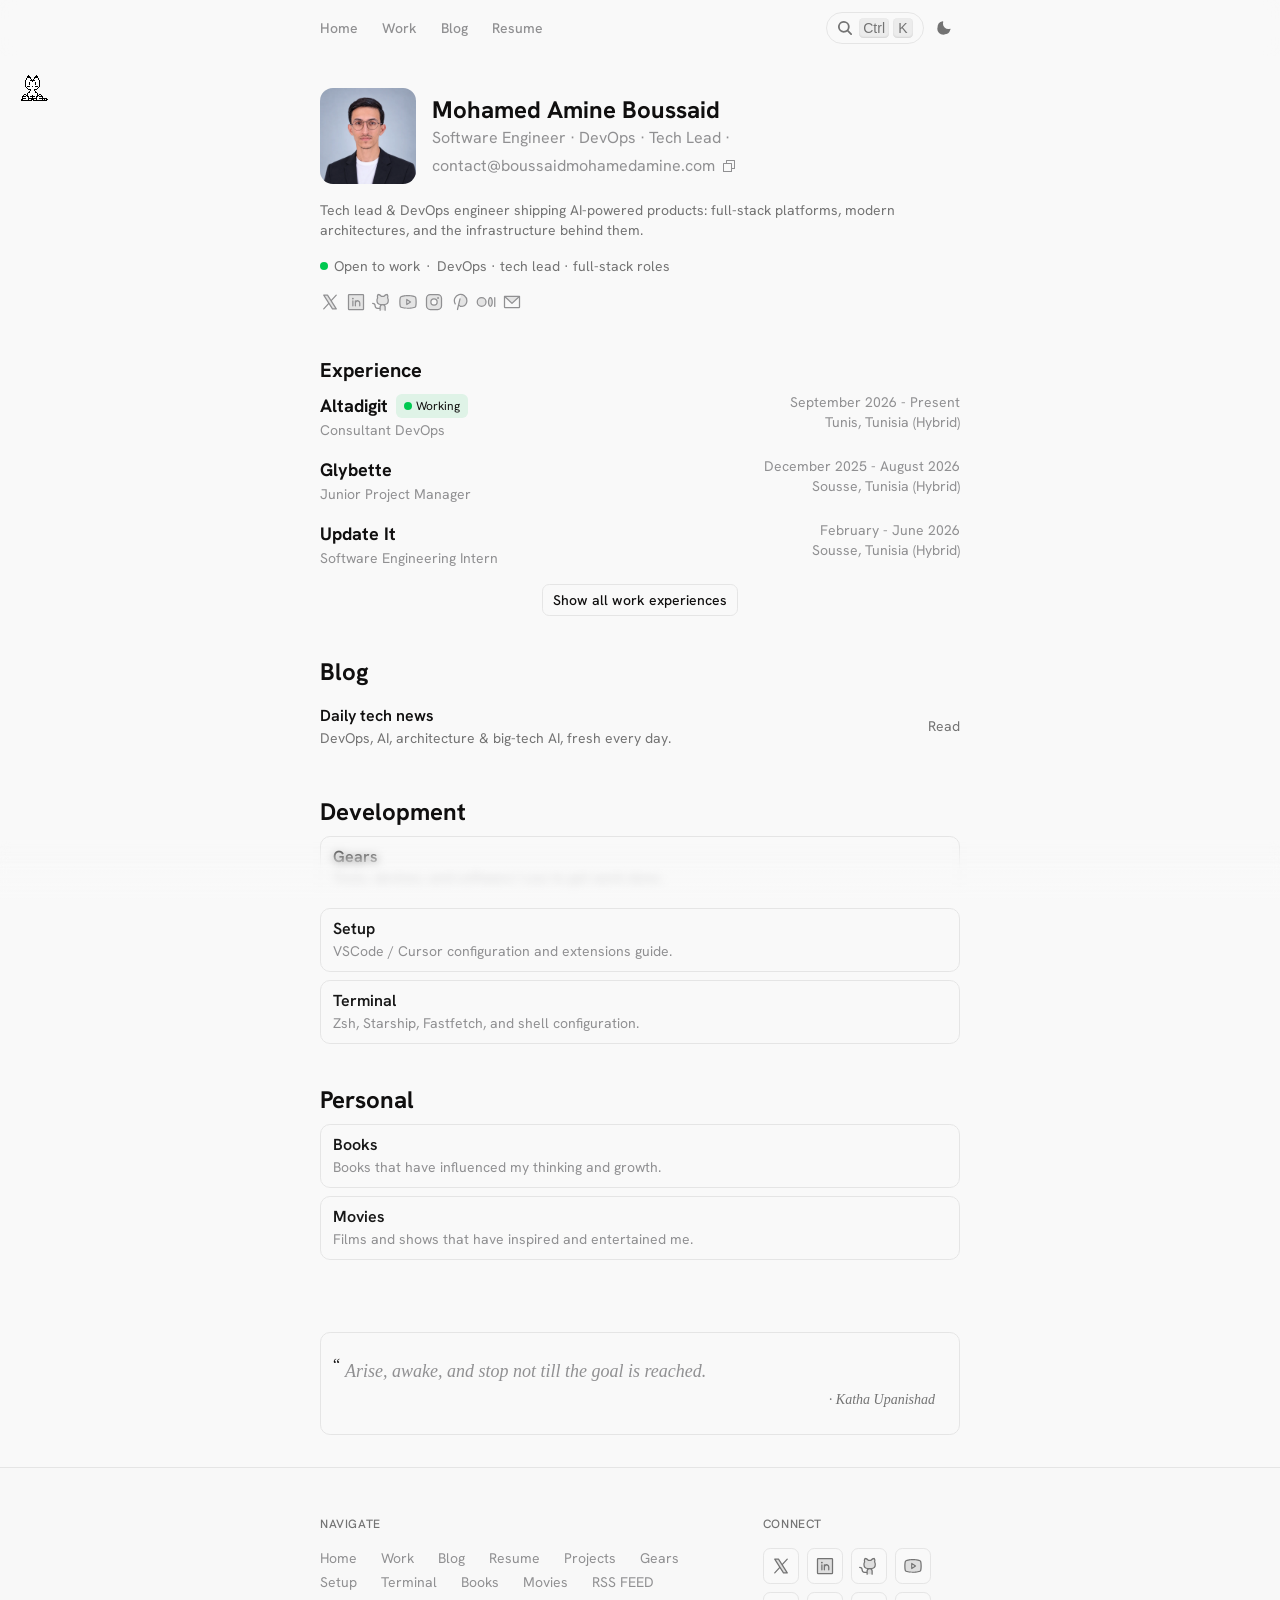
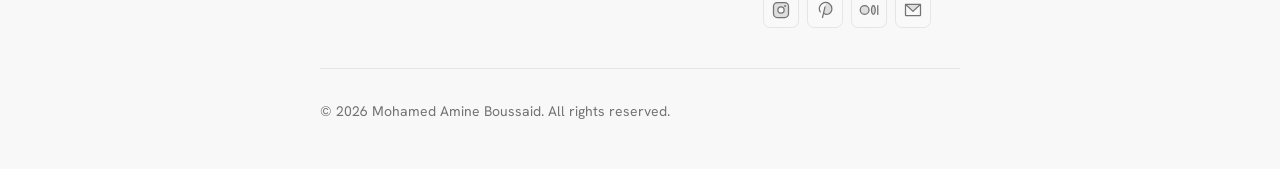
==== commit 29fecbec: "Pet voices, portrait avatar, setup runbook, and polish - Per-variant pet voices: kitten meows (4 cat" ====
--- a/index.html
+++ b/index.html
@@ -1,5 +1,5 @@
 <!DOCTYPE html>
 <html lang="en">
 <head><meta charset="utf-8"/><meta content="width=device-width, initial-scale=1" name="viewport"/><title>Mohamed Amine Boussaid - Software Engineer</title><meta content="Tech lead &amp; DevOps engineer shipping AI-powered products: full-stack platforms, modern architectures, and the infrastructure behind them." name="description"/><meta content="Mohamed Amine Boussaid" name="author"/><link href="favicon.ico" rel="icon" sizes="any"/><link href="favicon-16x16.png" rel="icon" sizes="16x16" type="image/png"/><link href="favicon-32x32.png" rel="icon" sizes="32x32" type="image/png"/><link href="apple-touch-icon.png" rel="apple-touch-icon"/><link href="site.webmanifest" rel="manifest"/><link href="assets/css/fonts.css" rel="stylesheet"/><link href="assets/css/main.css" rel="stylesheet"/><script>try{if(localStorage.getItem('theme')==='dark')document.documentElement.classList.add('dark')}catch(e){}</script></head>
-<body class="hankengrotesk_a9d8294d-module__aGBq3a__className hankengrotesk_a9d8294d-module__aGBq3a__variable geist_a71539c9-module__T19VSG__variable geist_mono_8d43a2aa-module__8Li5zG__variable antialiased"><div></div><div data-site-chrome=""></div><header class="sticky top-0 z-50 w-full bg-background/95 backdrop-blur supports-backdrop-filter:bg-background/60" data-site-chrome=""><div class="container mx-auto max-w-2xl px-4 flex h-14 items-center justify-between"><nav class="flex items-center gap-6 text-sm font-medium"><a class="text-secondary transition-colors hover:text-primary" href="index.html">Home</a><a class="text-secondary transition-colors hover:text-primary" href="work.html">Work</a><a class="text-secondary transition-colors hover:text-primary" href="blog.html">Blog</a><a class="text-secondary transition-colors hover:text-primary" href="resume.html">Resume</a></nav><div class="flex items-center gap-1"><button aria-label="Open blog search (Ctrl+K)" class="group/button inline-flex shrink-0 items-center justify-center text-muted-foreground transition-all outline-none focus-visible:border-ring focus-visible:ring-3 focus-visible:ring-ring/50 active:scale-[0.98] disabled:pointer-events-none disabled:opacity-50 aria-invalid:border-destructive aria-invalid:ring-3 aria-invalid:ring-destructive/20 dark:aria-invalid:border-destructive/50 dark:aria-invalid:ring-destructive/40 [&amp;_svg]:pointer-events-none [&amp;_svg]:shrink-0 [&amp;_svg:not([class*='size-'])]:size-4 sm:border sm:bg-clip-padding sm:text-sm sm:font-medium sm:whitespace-nowrap sm:border-border sm:bg-background aria-expanded:bg-muted aria-expanded:text-foreground dark:sm:border-input dark:sm:bg-input/30 sm:h-8 sm:px-2.5 sm:in-data-[slot=button-group]:rounded-lg sm:has-data-[icon=inline-end]:pr-1.5 sm:has-data-[icon=inline-start]:pl-1.5 sm:gap-1.5 sm:rounded-full sm:shadow-none sm:hover:bg-background sm:hover:text-muted-foreground dark:sm:hover:bg-input/30" data-size="sm" data-slot="button" data-variant="outline" id="cmdk-open" type="button"><svg aria-hidden="true" fill="none" viewbox="0 0 16 16"><path clip-rule="evenodd" d="M10.278 11.514a5.824 5.824 0 1 1 1.235-1.235l3.209 3.208A.875.875 0 0 1 14.111 15a.875.875 0 0 1-.624-.278l-3.209-3.208Zm.623-4.69a4.077 4.077 0 1 1-8.154 0 4.077 4.077 0 0 1 8.154 0Z" fill="currentColor" fill-rule="evenodd"></path></svg><kbd class="items-center gap-1 hidden sm:flex" data-slot="kbd-group"><kbd class="pointer-events-none inline-flex h-5 w-fit min-w-6 items-center justify-center gap-1 rounded-sm px-1 font-sans text-sm/none font-normal text-muted-foreground select-none [&amp;_svg:not([class*='size-'])]:size-3 bg-black/5 shadow-[inset_0_-1px_2px] shadow-black/10 dark:bg-white/10 dark:shadow-white/10 in-data-[slot=tooltip-content]:bg-white/20 in-data-[slot=tooltip-content]:text-background in-data-[slot=tooltip-content]:shadow-white/20 dark:in-data-[slot=tooltip-content]:bg-black/10 dark:in-data-[slot=tooltip-content]:shadow-black/10 dark:in-data-[slot=tooltip-content]:text-shadow-xs" data-slot="kbd">Ctrl</kbd><kbd class="pointer-events-none inline-flex h-5 items-center justify-center gap-1 rounded-sm px-1 font-sans text-sm/none font-normal text-muted-foreground select-none [&amp;_svg:not([class*='size-'])]:size-3 bg-black/5 shadow-[inset_0_-1px_2px] shadow-black/10 dark:bg-white/10 dark:shadow-white/10 in-data-[slot=tooltip-content]:bg-white/20 in-data-[slot=tooltip-content]:text-background in-data-[slot=tooltip-content]:shadow-white/20 dark:in-data-[slot=tooltip-content]:bg-black/10 dark:in-data-[slot=tooltip-content]:shadow-black/10 dark:in-data-[slot=tooltip-content]:text-shadow-xs w-5 min-w-5" data-slot="kbd">K</kbd></kbd></button><button aria-label="Toggle theme" class="inline-flex size-8 items-center justify-center rounded-md text-muted-foreground transition-colors hover:text-primary" id="theme-toggle" type="button"><svg aria-hidden="true" class="icon-moon size-4" fill="currentColor" viewBox="0 0 256 256" xmlns="http://www.w3.org/2000/svg"><path d="M233.54,142.23a8,8,0,0,0-8-2,88.08,88.08,0,0,1-109.8-109.8,8,8,0,0,0-10-10A104.84,104.84,0,1,0,230.36,150.21,8,8,0,0,0,233.54,142.23ZM128,208A104,104,0,0,1,48.46,72.46,88.13,88.13,0,0,0,183.54,207.54,103.72,103.72,0,0,1,128,208Z"></path></svg><svg aria-hidden="true" class="icon-sun size-4 hidden" fill="currentColor" viewBox="0 0 256 256" xmlns="http://www.w3.org/2000/svg"><path d="M120,40V16a8,8,0,0,1,16,0V40a8,8,0,0,1-16,0Zm8,24a64,64,0,1,0,64,64A64.07,64.07,0,0,0,128,64Zm0,112a48,48,0,1,1,48-48A48.05,48.05,0,0,1,128,176ZM58.34,69.66a8,8,0,0,0,11.32-11.32l-16-16a8,8,0,0,0-11.32,11.32Zm0,116.68a8,8,0,0,0-11.32,11.32l16,16a8,8,0,0,0,11.32-11.32ZM192,72a8,8,0,0,0,5.66-2.34l16-16a8,8,0,0,0-11.32-11.32l-16,16A8,8,0,0,0,192,72Zm5.66,114.34a8,8,0,0,0-11.32,11.32l16,16a8,8,0,0,0,11.32-11.32ZM48,128a8,8,0,0,0-8-8H16a8,8,0,0,0,0,16h24A8,8,0,0,0,48,128Zm80,80a8,8,0,0,0-8,8v24a8,8,0,0,0,16,0V216A8,8,0,0,0,128,208Z"></path></svg></button></div></div></header><main><div class="space-y-10 pt-8"><div class="container mx-auto max-w-2xl px-4 undefined"><div class="flex flex-col gap-4"><div class="flex gap-4 items-center"><div data-oneko-dodge="true"><button aria-label="Avatar" id="mascot" style="position:relative;display:block;flex-shrink:0;width:96px;height:96px;padding:0;border:0;background:transparent;appearance:none;cursor:pointer;user-select:none" type="button"><img alt="Mohamed Amine Boussaid" class="size-full rounded-2xl object-cover" src="assets/profile/avatar.png"/></button></div><div><h1 class="text-lg font-bold whitespace-nowrap sm:text-2xl" data-oneko-dodge="true">Mohamed Amine Boussaid</h1><p class="text-base text-secondary flex flex-wrap items-center gap-x-1 gap-y-1" data-oneko-dodge="true"><span>Software Engineer · DevOps · Tech Lead</span><span>·</span><span aria-label="Copy email" class="group inline-flex cursor-pointer items-center gap-1.5 text-secondary transition-colors focus-visible:outline-none focus-visible:ring-2 focus-visible:ring-ring focus-visible:ring-offset-2 group group-hover:text-primary" data-email="mohamedamine.boussaid@polytechnicien.tn" id="email-copy" role="button" tabindex="0"><span class="group-hover:text-primary hidden md:block"><a class="__cf_email__" href="mailto:mohamedamine.boussaid@polytechnicien.tn">mohamedamine.boussaid@polytechnicien.tn</a></span><span class="group-hover:text-primary block md:hidden">Email</span><span class="relative inline-flex size-4 shrink-0 items-center justify-center group-hover:text-primary"><svg aria-hidden="true" class="absolute inset-0 size-4 text-current transition-[opacity,transform] duration-200 ease-out opacity-100 scale-100" fill="currentColor" height="1em" viewbox="0 0 256 256" width="1em" xmlns="http://www.w3.org/2000/svg"><path d="M216,32H88a8,8,0,0,0-8,8V80H40a8,8,0,0,0-8,8V216a8,8,0,0,0,8,8H168a8,8,0,0,0,8-8V176h40a8,8,0,0,0,8-8V40A8,8,0,0,0,216,32ZM160,208H48V96H160Zm48-48H176V88a8,8,0,0,0-8-8H96V48H208Z"></path></svg><svg aria-hidden="true" class="absolute inset-0 size-4 transition-[opacity,transform] duration-200 ease-out opacity-0 scale-50" fill="currentColor" height="1em" viewbox="0 0 256 256" width="1em" xmlns="http://www.w3.org/2000/svg"><path d="M232.49,80.49l-128,128a12,12,0,0,1-17,0l-56-56a12,12,0,1,1,17-17L96,183,215.51,63.51a12,12,0,0,1,17,17Z"></path></svg></span></span></p></div></div><p class="text-sm text-muted-foreground max-w-xl">Tech lead &amp; DevOps engineer shipping AI-powered products: full-stack platforms, modern architectures, and the infrastructure behind them.</p><div id="S:0"><div class="flex items-center gap-3"><div class="flex min-w-0 flex-1 items-center gap-1.5 text-sm"><span class="size-2 shrink-0 rounded-full bg-green-500 animate-pulse"></span><span class="shrink-0 text-muted-foreground">Open to work</span><span class="shrink-0 text-muted-foreground"> · </span><a class="truncate text-muted-foreground transition-colors hover:text-primary" href="https://www.linkedin.com/in/boussaidmohamedamine/" rel="noopener noreferrer" target="_blank">DevOps · tech lead · full-stack roles</a></div></div></div><div class="flex flex-wrap my-0 gap-0.5"><a aria-label="X" class="text-secondary flex items-center gap-2 transition-colors hover:text-primary" data-slot="tooltip-trigger" data-state="closed" href="https://boussaidmohamedamine.online" rel="noopener noreferrer" target="_blank" title="X"><span aria-hidden="true" class="size-6"><svg class="size-5" fill="currentColor" height="1em" viewbox="0 0 256 256" width="1em" xmlns="http://www.w3.org/2000/svg"><path d="M208,216H160L48,40H96Z" opacity="0.2"></path><path d="M214.75,211.71l-62.6-98.38,61.77-67.95a8,8,0,0,0-11.84-10.76L143.24,99.34,102.75,35.71A8,8,0,0,0,96,32H48a8,8,0,0,0-6.75,12.3l62.6,98.37-61.77,68a8,8,0,1,0,11.84,10.76l58.84-64.72,40.49,63.63A8,8,0,0,0,160,224h48a8,8,0,0,0,6.75-12.29ZM164.39,208,62.57,48h29L193.43,208Z"></path></svg></span><span class="sr-only">X</span></a><a aria-label="LinkedIn" class="text-secondary flex items-center gap-2 transition-colors hover:text-primary" data-slot="tooltip-trigger" data-state="closed" href="https://www.linkedin.com/in/boussaidmohamedamine/" rel="noopener noreferrer" target="_blank" title="LinkedIn"><span aria-hidden="true" class="size-6"><svg class="size-5" fill="currentColor" height="1em" viewbox="0 0 256 256" width="1em" xmlns="http://www.w3.org/2000/svg"><path d="M224,40V216a8,8,0,0,1-8,8H40a8,8,0,0,1-8-8V40a8,8,0,0,1,8-8H216A8,8,0,0,1,224,40Z" opacity="0.2"></path><path d="M216,24H40A16,16,0,0,0,24,40V216a16,16,0,0,0,16,16H216a16,16,0,0,0,16-16V40A16,16,0,0,0,216,24Zm0,192H40V40H216V216ZM96,112v64a8,8,0,0,1-16,0V112a8,8,0,0,1,16,0Zm88,28v36a8,8,0,0,1-16,0V140a20,20,0,0,0-40,0v36a8,8,0,0,1-16,0V112a8,8,0,0,1,15.79-1.78A36,36,0,0,1,184,140ZM100,84A12,12,0,1,1,88,72,12,12,0,0,1,100,84Z"></path></svg></span><span class="sr-only">LinkedIn</span></a><a aria-label="Github" class="text-secondary flex items-center gap-2 transition-colors hover:text-primary" data-slot="tooltip-trigger" data-state="closed" href="https://github.com/Boussaid001" rel="noopener noreferrer" target="_blank" title="Github"><span aria-hidden="true" class="size-6"><svg class="size-5" fill="currentColor" height="1em" viewbox="0 0 256 256" width="1em" xmlns="http://www.w3.org/2000/svg"><path d="M208,104v8a48,48,0,0,1-48,48H136a32,32,0,0,1,32,32v40H104V192a32,32,0,0,1,32-32H112a48,48,0,0,1-48-48v-8a49.28,49.28,0,0,1,8.51-27.3A51.92,51.92,0,0,1,76,32a52,52,0,0,1,43.83,24h32.34A52,52,0,0,1,196,32a51.92,51.92,0,0,1,3.49,44.7A49.28,49.28,0,0,1,208,104Z" opacity="0.2"></path><path d="M208.3,75.68A59.74,59.74,0,0,0,202.93,28,8,8,0,0,0,196,24a59.75,59.75,0,0,0-48,24H124A59.75,59.75,0,0,0,76,24a8,8,0,0,0-6.93,4,59.78,59.78,0,0,0-5.38,47.68A58.14,58.14,0,0,0,56,104v8a56.06,56.06,0,0,0,48.44,55.47A39.8,39.8,0,0,0,96,192v8H72a24,24,0,0,1-24-24A40,40,0,0,0,8,136a8,8,0,0,0,0,16,24,24,0,0,1,24,24,40,40,0,0,0,40,40H96v16a8,8,0,0,0,16,0V192a24,24,0,0,1,48,0v40a8,8,0,0,0,16,0V192a39.8,39.8,0,0,0-8.44-24.53A56.06,56.06,0,0,0,216,112v-8A58,58,0,0,0,208.3,75.68ZM200,112a40,40,0,0,1-40,40H112a40,40,0,0,1-40-40v-8a41.74,41.74,0,0,1,6.9-22.48A8,8,0,0,0,80,73.83a43.81,43.81,0,0,1,.79-33.58,43.88,43.88,0,0,1,32.32,20.06A8,8,0,0,0,119.82,64h32.35a8,8,0,0,0,6.74-3.69,43.87,43.87,0,0,1,32.32-20.06A43.81,43.81,0,0,1,192,73.83a8.09,8.09,0,0,0,1,7.65A41.76,41.76,0,0,1,200,104Z"></path></svg></span><span class="sr-only">Github</span></a><a aria-label="YouTube" class="text-secondary flex items-center gap-2 transition-colors hover:text-primary" data-slot="tooltip-trigger" data-state="closed" href="https://github.com/Boussaid001" rel="noopener noreferrer" target="_blank" title="YouTube"><span aria-hidden="true" class="size-6"><svg class="size-5" fill="currentColor" height="1em" viewbox="0 0 256 256" width="1em" xmlns="http://www.w3.org/2000/svg"><path d="M226.59,71.53a16,16,0,0,0-9.63-11C183.48,47.65,128,48,128,48s-55.48-.35-89,12.58a16,16,0,0,0-9.63,11C27.07,80.54,24,98.09,24,128s3.07,47.46,5.41,56.47A16,16,0,0,0,39,195.42C72.52,208.35,128,208,128,208s55.48.35,89-12.58a16,16,0,0,0,9.63-10.95c2.34-9,5.41-26.56,5.41-56.47S228.93,80.54,226.59,71.53ZM112,160V96l48,32Z" opacity="0.2"></path><path d="M164.44,121.34l-48-32A8,8,0,0,0,104,96v64a8,8,0,0,0,12.44,6.66l48-32a8,8,0,0,0,0-13.32ZM120,145.05V111l25.58,17ZM234.33,69.52a24,24,0,0,0-14.49-16.4C185.56,39.88,131,40,128,40s-57.56-.12-91.84,13.12a24,24,0,0,0-14.49,16.4C19.08,79.5,16,97.74,16,128s3.08,48.5,5.67,58.48a24,24,0,0,0,14.49,16.41C69,215.56,120.4,216,127.34,216h1.32c6.94,0,58.37-.44,91.18-13.11a24,24,0,0,0,14.49-16.41c2.59-10,5.67-28.22,5.67-58.48S236.92,79.5,234.33,69.52Zm-15.49,113a8,8,0,0,1-4.77,5.49c-31.65,12.22-85.48,12-86.12,12s-54.37.18-86-12a8,8,0,0,1-4.77-5.49C34.8,173.39,32,156.57,32,128s2.8-45.39,5.16-54.47A8,8,0,0,1,41.93,68C73.58,55.82,127.4,56,128.05,56s54.37-.18,86,12a8,8,0,0,1,4.77,5.49C221.2,82.61,224,99.43,224,128S221.2,173.39,218.84,182.47Z"></path></svg></span><span class="sr-only">YouTube</span></a><a aria-label="Instagram" class="text-secondary flex items-center gap-2 transition-colors hover:text-primary" data-slot="tooltip-trigger" data-state="closed" href="https://www.boussaidmohamedamine.online" rel="noopener noreferrer" target="_blank" title="Instagram"><span aria-hidden="true" class="size-6"><svg class="size-5" fill="currentColor" height="1em" viewbox="0 0 256 256" width="1em" xmlns="http://www.w3.org/2000/svg"><path d="M176,32H80A48,48,0,0,0,32,80v96a48,48,0,0,0,48,48h96a48,48,0,0,0,48-48V80A48,48,0,0,0,176,32ZM128,168a40,40,0,1,1,40-40A40,40,0,0,1,128,168Z" opacity="0.2"></path><path d="M176,24H80A56.06,56.06,0,0,0,24,80v96a56.06,56.06,0,0,0,56,56h96a56.06,56.06,0,0,0,56-56V80A56.06,56.06,0,0,0,176,24Zm40,152a40,40,0,0,1-40,40H80a40,40,0,0,1-40-40V80A40,40,0,0,1,80,40h96a40,40,0,0,1,40,40ZM128,80a48,48,0,1,0,48,48A48.05,48.05,0,0,0,128,80Zm0,80a32,32,0,1,1,32-32A32,32,0,0,1,128,160Zm64-84a12,12,0,1,1-12-12A12,12,0,0,1,192,76Z"></path></svg></span><span class="sr-only">Instagram</span></a><a aria-label="Pinterest" class="text-secondary flex items-center gap-2 transition-colors hover:text-primary" data-slot="tooltip-trigger" data-state="closed" href="https://www.boussaidmohamedamine.online" rel="noopener noreferrer" target="_blank" title="Pinterest"><span aria-hidden="true" class="size-6"><svg class="size-5" fill="currentColor" height="1em" viewbox="0 0 256 256" width="1em" xmlns="http://www.w3.org/2000/svg"><path d="M216,112c0,44.18-32,72-64,72s-41.63-21.07-41.63-21.07h0L128,88l13.14-55.83h0A80,80,0,0,1,216,112Z" opacity="0.2"></path><path d="M224,112c0,22.57-7.9,43.2-22.23,58.11C188.39,184,170.25,192,152,192c-17.88,0-29.82-5.86-37.43-12l-10.78,45.82A8,8,0,0,1,96,232a8.24,8.24,0,0,1-1.84-.21,8,8,0,0,1-6-9.62l32-136a8,8,0,0,1,15.58,3.66l-16.9,71.8C122,166,131.3,176,152,176c27.53,0,56-23.94,56-64A72,72,0,1,0,73.63,148a8,8,0,0,1-13.85,8A88,88,0,1,1,224,112Z"></path></svg></span><span class="sr-only">Pinterest</span></a><a aria-label="Medium" class="text-secondary flex items-center gap-2 transition-colors hover:text-primary" data-slot="tooltip-trigger" data-state="closed" href="https://github.com/Boussaid001" rel="noopener noreferrer" target="_blank" title="Medium"><span aria-hidden="true" class="size-6"><svg class="size-5" fill="currentColor" height="1em" viewbox="0 0 256 256" width="1em" xmlns="http://www.w3.org/2000/svg"><path d="M128,128A56,56,0,1,1,72,72,56,56,0,0,1,128,128Zm56-56c-13.25,0-24,25.07-24,56s10.75,56,24,56,24-25.07,24-56S197.25,72,184,72Z" opacity="0.2"></path><path d="M72,64a64,64,0,1,0,64,64A64.07,64.07,0,0,0,72,64Zm0,112a48,48,0,1,1,48-48A48.05,48.05,0,0,1,72,176ZM184,64c-5.68,0-16.4,2.76-24.32,21.25C154.73,96.8,152,112,152,128s2.73,31.2,7.68,42.75C167.6,189.24,178.32,192,184,192s16.4-2.76,24.32-21.25C213.27,159.2,216,144,216,128s-2.73-31.2-7.68-42.75C200.4,66.76,189.68,64,184,64Zm0,112c-5.64,0-16-18.22-16-48s10.36-48,16-48,16,18.22,16,48S189.64,176,184,176ZM248,72V184a8,8,0,0,1-16,0V72a8,8,0,0,1,16,0Z"></path></svg></span><span class="sr-only">Medium</span></a><a aria-label="Email" class="text-secondary flex items-center gap-2 transition-colors hover:text-primary" data-slot="tooltip-trigger" data-state="closed" href="cdn-cgi/l/email-protection#422f2d2a232f2726232f2b2c276c202d373131232b2602322d2e3b3627212a2c2b212b272c6c362c" rel="noopener noreferrer" target="_blank" title="Email"><span aria-hidden="true" class="size-6"><svg class="size-5" fill="currentColor" height="1em" viewbox="0 0 256 256" width="1em" xmlns="http://www.w3.org/2000/svg"><path d="M224,56l-96,88L32,56Z" opacity="0.2"></path><path d="M224,48H32a8,8,0,0,0-8,8V192a16,16,0,0,0,16,16H216a16,16,0,0,0,16-16V56A8,8,0,0,0,224,48ZM203.43,64,128,133.15,52.57,64ZM216,192H40V74.19l82.59,75.71a8,8,0,0,0,10.82,0L216,74.19V192Z"></path></svg></span><span class="sr-only">Email</span></a></div></div></div><div class="container mx-auto max-w-2xl px-4 undefined"><section class="space-y-2"><div class="animate-in-up-on-view"><h2 class="text-xl font-bold">Experience</h2></div><div class="flex flex-col gap-4"><div class="animate-in-up-on-view" style="animation-delay:0.05s"><div data-slot="collapsible" data-state="closed"><div class="group/card flex flex-row flex-nowrap items-start justify-between gap-3"><div class="flex min-w-0 flex-1 flex-col"><div class="flex flex-wrap items-center gap-2"><h3 class="text-lg font-bold blur-none">Altadigit</h3><div class="flex items-center gap-1 rounded-md border-green-300 bg-green-500/10 px-2 py-1 text-xs"><div class="size-2 rounded-full bg-green-500 animate-pulse"></div><span>Working</span></div></div><p class="text-sm text-secondary">Consultant DevOps</p></div><div class="flex shrink-0 flex-col text-right text-sm text-secondary min-w-[88px] md:min-w-[140px]"><p class="md:hidden">Sep 26 - Present</p><p class="hidden md:block">September 2026 - Present</p><p class="md:hidden">Tunis, TN</p><p class="hidden md:block">Tunis, Tunisia (Hybrid)</p></div></div></div></div><div class="animate-in-up-on-view" style="animation-delay:0.1s"><div data-slot="collapsible" data-state="closed"><div class="group/card flex flex-row flex-nowrap items-start justify-between gap-3"><div class="flex min-w-0 flex-1 flex-col"><div class="flex flex-wrap items-center gap-2"><h3 class="text-lg font-bold blur-none">Glybette</h3></div><p class="text-sm text-secondary">Junior Project Manager</p></div><div class="flex shrink-0 flex-col text-right text-sm text-secondary min-w-[88px] md:min-w-[140px]"><p class="md:hidden">Dec 25 - Aug 26</p><p class="hidden md:block">December 2025 - August 2026</p><p class="md:hidden">Sousse, TN</p><p class="hidden md:block">Sousse, Tunisia (Hybrid)</p></div></div></div></div><div class="animate-in-up-on-view" style="animation-delay:0.15s"><div data-slot="collapsible" data-state="closed"><div class="group/card flex flex-row flex-nowrap items-start justify-between gap-3"><div class="flex min-w-0 flex-1 flex-col"><div class="flex flex-wrap items-center gap-2"><h3 class="text-lg font-bold blur-none">Update It</h3></div><p class="text-sm text-secondary">Software Engineering Intern</p></div><div class="flex shrink-0 flex-col text-right text-sm text-secondary min-w-[88px] md:min-w-[140px]"><p class="md:hidden">Feb - Jun 26</p><p class="hidden md:block">February - June 2026</p><p class="md:hidden">Sousse, TN</p><p class="hidden md:block">Sousse, Tunisia (Hybrid)</p></div></div></div></div></div><div class="animate-in-up-on-view flex justify-center pt-2" style="animation-delay:0.2s"><a class="group/button inline-flex shrink-0 items-center justify-center rounded-lg border bg-clip-padding text-sm font-medium whitespace-nowrap transition-all outline-none select-none focus-visible:border-ring focus-visible:ring-3 focus-visible:ring-ring/50 disabled:pointer-events-none disabled:opacity-50 aria-invalid:border-destructive aria-invalid:ring-3 aria-invalid:ring-destructive/20 dark:aria-invalid:border-destructive/50 dark:aria-invalid:ring-destructive/40 [&amp;_svg]:pointer-events-none [&amp;_svg]:shrink-0 [&amp;_svg:not([class*='size-'])]:size-4 border-border bg-background hover:bg-muted hover:text-foreground aria-expanded:bg-muted aria-expanded:text-foreground dark:border-input dark:bg-input/30 dark:hover:bg-input/50 h-8 gap-1.5 px-2.5 has-data-[icon=inline-end]:pr-2 has-data-[icon=inline-start]:pl-2 text-sm font-medium" data-size="default" data-slot="button" data-variant="outline" href="work.html">Show all work experiences</a></div></section></div><div class="container mx-auto max-w-2xl px-4 undefined"><section class="space-y-2"><div class="animate-in-up-on-view"><h2 class="text-2xl font-bold">Blog</h2></div><div class="animate-in-up-on-view"><a class="group flex items-center justify-between py-2" href="blog.html"><div><p class="font-semibold group-hover:text-primary transition-colors">Daily tech news</p><p class="text-sm text-muted-foreground">DevOps, AI, architecture &amp; big-tech AI, fresh every day.</p></div><span class="text-sm text-muted-foreground group-hover:text-primary transition-colors">Read</span></a></div></section></div><div class="container mx-auto max-w-2xl px-4 undefined"><section class="space-y-2"><div class="animate-in-up-on-view"><h2 class="text-2xl font-bold">Development</h2></div><div class="flex flex-col gap-2"><div class="animate-in-up-on-view" style="animation-delay:0.05s"><a class="group flex flex-row items-center justify-between gap-3 rounded-xl border border-border bg-card px-3 py-2.5 no-underline transition-colors hover:bg-muted/60" href="gears.html"><div class="min-w-0 flex-1 space-y-0.5"><h3 class="text-base font-semibold leading-tight text-primary transition-colors group-hover:text-primary">Gears</h3><p class="line-clamp-2 text-xs text-secondary sm:text-sm">Tools, devices, and software I use to get work done.</p></div><span class="inline-flex shrink-0 opacity-0 transition-opacity group-hover:opacity-100"><svg class="size-4 text-muted-foreground transition-transform group-hover:translate-x-0.5 group-hover:-translate-y-0.5" fill="currentColor" height="1em" viewbox="0 0 256 256" width="1em" xmlns="http://www.w3.org/2000/svg"><path d="M221.66,133.66l-72,72a8,8,0,0,1-11.32-11.32L196.69,136H40a8,8,0,0,1,0-16H196.69L138.34,61.66a8,8,0,0,1,11.32-11.32l72,72A8,8,0,0,1,221.66,133.66Z"></path></svg></span></a></div><div class="animate-in-up-on-view" style="animation-delay:0.1s"><a class="group flex flex-row items-center justify-between gap-3 rounded-xl border border-border bg-card px-3 py-2.5 no-underline transition-colors hover:bg-muted/60" href="setup.html"><div class="min-w-0 flex-1 space-y-0.5"><h3 class="text-base font-semibold leading-tight text-primary transition-colors group-hover:text-primary">Setup</h3><p class="line-clamp-2 text-xs text-secondary sm:text-sm">VSCode / Cursor configuration and extensions guide.</p></div><span class="inline-flex shrink-0 opacity-0 transition-opacity group-hover:opacity-100"><svg class="size-4 text-muted-foreground transition-transform group-hover:translate-x-0.5 group-hover:-translate-y-0.5" fill="currentColor" height="1em" viewbox="0 0 256 256" width="1em" xmlns="http://www.w3.org/2000/svg"><path d="M221.66,133.66l-72,72a8,8,0,0,1-11.32-11.32L196.69,136H40a8,8,0,0,1,0-16H196.69L138.34,61.66a8,8,0,0,1,11.32-11.32l72,72A8,8,0,0,1,221.66,133.66Z"></path></svg></span></a></div><div class="animate-in-up-on-view" style="animation-delay:0.15000000000000002s"><a class="group flex flex-row items-center justify-between gap-3 rounded-xl border border-border bg-card px-3 py-2.5 no-underline transition-colors hover:bg-muted/60" href="terminal.html"><div class="min-w-0 flex-1 space-y-0.5"><h3 class="text-base font-semibold leading-tight text-primary transition-colors group-hover:text-primary">Terminal</h3><p class="line-clamp-2 text-xs text-secondary sm:text-sm">Zsh, Starship, Fastfetch, and shell configuration.</p></div><span class="inline-flex shrink-0 opacity-0 transition-opacity group-hover:opacity-100"><svg class="size-4 text-muted-foreground transition-transform group-hover:translate-x-0.5 group-hover:-translate-y-0.5" fill="currentColor" height="1em" viewbox="0 0 256 256" width="1em" xmlns="http://www.w3.org/2000/svg"><path d="M221.66,133.66l-72,72a8,8,0,0,1-11.32-11.32L196.69,136H40a8,8,0,0,1,0-16H196.69L138.34,61.66a8,8,0,0,1,11.32-11.32l72,72A8,8,0,0,1,221.66,133.66Z"></path></svg></span></a></div></div></section></div><div class="container mx-auto max-w-2xl px-4 undefined"><section class="space-y-2"><div class="animate-in-up-on-view"><h2 class="text-2xl font-bold">Personal</h2></div><div class="flex flex-col gap-2"><div class="animate-in-up-on-view" style="animation-delay:0.05s"><a class="group flex flex-row items-center justify-between gap-3 rounded-xl border border-border bg-card px-3 py-2.5 no-underline transition-colors hover:bg-muted/60" href="books.html"><div class="min-w-0 flex-1 space-y-0.5"><h3 class="text-base font-semibold leading-tight text-primary transition-colors group-hover:text-primary">Books</h3><p class="line-clamp-2 text-xs text-secondary sm:text-sm">Books that have influenced my thinking and growth.</p></div><span class="inline-flex shrink-0 opacity-0 transition-opacity group-hover:opacity-100"><svg class="size-4 text-muted-foreground transition-transform group-hover:translate-x-0.5 group-hover:-translate-y-0.5" fill="currentColor" height="1em" viewbox="0 0 256 256" width="1em" xmlns="http://www.w3.org/2000/svg"><path d="M221.66,133.66l-72,72a8,8,0,0,1-11.32-11.32L196.69,136H40a8,8,0,0,1,0-16H196.69L138.34,61.66a8,8,0,0,1,11.32-11.32l72,72A8,8,0,0,1,221.66,133.66Z"></path></svg></span></a></div><div class="animate-in-up-on-view" style="animation-delay:0.1s"><a class="group flex flex-row items-center justify-between gap-3 rounded-xl border border-border bg-card px-3 py-2.5 no-underline transition-colors hover:bg-muted/60" href="movies.html"><div class="min-w-0 flex-1 space-y-0.5"><h3 class="text-base font-semibold leading-tight text-primary transition-colors group-hover:text-primary">Movies</h3><p class="line-clamp-2 text-xs text-secondary sm:text-sm">Films and shows that have inspired and entertained me.</p></div><span class="inline-flex shrink-0 opacity-0 transition-opacity group-hover:opacity-100"><svg class="size-4 text-muted-foreground transition-transform group-hover:translate-x-0.5 group-hover:-translate-y-0.5" fill="currentColor" height="1em" viewbox="0 0 256 256" width="1em" xmlns="http://www.w3.org/2000/svg"><path d="M221.66,133.66l-72,72a8,8,0,0,1-11.32-11.32L196.69,136H40a8,8,0,0,1,0-16H196.69L138.34,61.66a8,8,0,0,1,11.32-11.32l72,72A8,8,0,0,1,221.66,133.66Z"></path></svg></span></a></div></div></section></div><div class="container mx-auto max-w-2xl px-4"><div id="quote-card"></div></div></div></main><div class="pointer-events-none fixed inset-x-0 bottom-0 z-10 h-[60px] select-none bg-gradient-to-t from-background to-transparent opacity-100 backdrop-blur-[5px] [mask-image:linear-gradient(to_top,black_50%,transparent)] [-webkit-mask-image:linear-gradient(to_top,black_50%,transparent)] dark:[mask-image:linear-gradient(to_top,black_50%,transparent)] dark:[-webkit-mask-image:linear-gradient(to_top,black_50%,transparent)]" data-site-chrome="" style="user-select:none"></div><footer class="border-t border-border bg-muted/30" data-site-chrome=""><div class="container mx-auto max-w-2xl px-4 py-12"><div class="flex flex-col gap-10 sm:flex-row sm:items-start sm:justify-between sm:gap-8"><div class="flex flex-col gap-4"><p class="text-xs font-medium uppercase tracking-wider text-muted-foreground">Navigate</p><nav class="flex flex-wrap gap-x-6 gap-y-1"><a class="text-sm text-secondary transition-colors hover:text-primary" href="index.html">Home</a><a class="text-sm text-secondary transition-colors hover:text-primary" href="work.html">Work</a><a class="text-sm text-secondary transition-colors hover:text-primary" href="blog.html">Blog</a><a class="text-sm text-secondary transition-colors hover:text-primary" href="resume.html">Resume</a><a class="text-sm text-secondary transition-colors hover:text-primary" href="projects.html">Projects</a><a class="text-sm text-secondary transition-colors hover:text-primary" href="gears.html">Gears</a><a class="text-sm text-secondary transition-colors hover:text-primary" href="setup.html">Setup</a><a class="text-sm text-secondary transition-colors hover:text-primary" href="terminal.html">Terminal</a><a class="text-sm text-secondary transition-colors hover:text-primary" href="books.html">Books</a><a class="text-sm text-secondary transition-colors hover:text-primary" href="movies.html">Movies</a><a class="text-sm text-secondary transition-colors hover:text-primary" href="feed.xml">RSS FEED</a></nav></div><div class="flex flex-col gap-4"><p class="text-xs font-medium uppercase tracking-wider text-muted-foreground">Connect</p><div class="flex flex-wrap gap-2"><a aria-label="X" class="flex size-9 items-center justify-center rounded-lg border border-border bg-background text-muted-foreground transition-colors hover:bg-muted hover:text-primary" href="https://boussaidmohamedamine.online" rel="noopener noreferrer" target="_blank"><svg class="size-5" fill="currentColor" height="1em" viewbox="0 0 256 256" width="1em" xmlns="http://www.w3.org/2000/svg"><path d="M208,216H160L48,40H96Z" opacity="0.2"></path><path d="M214.75,211.71l-62.6-98.38,61.77-67.95a8,8,0,0,0-11.84-10.76L143.24,99.34,102.75,35.71A8,8,0,0,0,96,32H48a8,8,0,0,0-6.75,12.3l62.6,98.37-61.77,68a8,8,0,1,0,11.84,10.76l58.84-64.72,40.49,63.63A8,8,0,0,0,160,224h48a8,8,0,0,0,6.75-12.29ZM164.39,208,62.57,48h29L193.43,208Z"></path></svg></a><a aria-label="LinkedIn" class="flex size-9 items-center justify-center rounded-lg border border-border bg-background text-muted-foreground transition-colors hover:bg-muted hover:text-primary" href="https://www.linkedin.com/in/boussaidmohamedamine/" rel="noopener noreferrer" target="_blank"><svg class="size-5" fill="currentColor" height="1em" viewbox="0 0 256 256" width="1em" xmlns="http://www.w3.org/2000/svg"><path d="M224,40V216a8,8,0,0,1-8,8H40a8,8,0,0,1-8-8V40a8,8,0,0,1,8-8H216A8,8,0,0,1,224,40Z" opacity="0.2"></path><path d="M216,24H40A16,16,0,0,0,24,40V216a16,16,0,0,0,16,16H216a16,16,0,0,0,16-16V40A16,16,0,0,0,216,24Zm0,192H40V40H216V216ZM96,112v64a8,8,0,0,1-16,0V112a8,8,0,0,1,16,0Zm88,28v36a8,8,0,0,1-16,0V140a20,20,0,0,0-40,0v36a8,8,0,0,1-16,0V112a8,8,0,0,1,15.79-1.78A36,36,0,0,1,184,140ZM100,84A12,12,0,1,1,88,72,12,12,0,0,1,100,84Z"></path></svg></a><a aria-label="Github" class="flex size-9 items-center justify-center rounded-lg border border-border bg-background text-muted-foreground transition-colors hover:bg-muted hover:text-primary" href="https://github.com/Boussaid001" rel="noopener noreferrer" target="_blank"><svg class="size-5" fill="currentColor" height="1em" viewbox="0 0 256 256" width="1em" xmlns="http://www.w3.org/2000/svg"><path d="M208,104v8a48,48,0,0,1-48,48H136a32,32,0,0,1,32,32v40H104V192a32,32,0,0,1,32-32H112a48,48,0,0,1-48-48v-8a49.28,49.28,0,0,1,8.51-27.3A51.92,51.92,0,0,1,76,32a52,52,0,0,1,43.83,24h32.34A52,52,0,0,1,196,32a51.92,51.92,0,0,1,3.49,44.7A49.28,49.28,0,0,1,208,104Z" opacity="0.2"></path><path d="M208.3,75.68A59.74,59.74,0,0,0,202.93,28,8,8,0,0,0,196,24a59.75,59.75,0,0,0-48,24H124A59.75,59.75,0,0,0,76,24a8,8,0,0,0-6.93,4,59.78,59.78,0,0,0-5.38,47.68A58.14,58.14,0,0,0,56,104v8a56.06,56.06,0,0,0,48.44,55.47A39.8,39.8,0,0,0,96,192v8H72a24,24,0,0,1-24-24A40,40,0,0,0,8,136a8,8,0,0,0,0,16,24,24,0,0,1,24,24,40,40,0,0,0,40,40H96v16a8,8,0,0,0,16,0V192a24,24,0,0,1,48,0v40a8,8,0,0,0,16,0V192a39.8,39.8,0,0,0-8.44-24.53A56.06,56.06,0,0,0,216,112v-8A58,58,0,0,0,208.3,75.68ZM200,112a40,40,0,0,1-40,40H112a40,40,0,0,1-40-40v-8a41.74,41.74,0,0,1,6.9-22.48A8,8,0,0,0,80,73.83a43.81,43.81,0,0,1,.79-33.58,43.88,43.88,0,0,1,32.32,20.06A8,8,0,0,0,119.82,64h32.35a8,8,0,0,0,6.74-3.69,43.87,43.87,0,0,1,32.32-20.06A43.81,43.81,0,0,1,192,73.83a8.09,8.09,0,0,0,1,7.65A41.76,41.76,0,0,1,200,104Z"></path></svg></a><a aria-label="YouTube" class="flex size-9 items-center justify-center rounded-lg border border-border bg-background text-muted-foreground transition-colors hover:bg-muted hover:text-primary" href="https://github.com/Boussaid001" rel="noopener noreferrer" target="_blank"><svg class="size-5" fill="currentColor" height="1em" viewbox="0 0 256 256" width="1em" xmlns="http://www.w3.org/2000/svg"><path d="M226.59,71.53a16,16,0,0,0-9.63-11C183.48,47.65,128,48,128,48s-55.48-.35-89,12.58a16,16,0,0,0-9.63,11C27.07,80.54,24,98.09,24,128s3.07,47.46,5.41,56.47A16,16,0,0,0,39,195.42C72.52,208.35,128,208,128,208s55.48.35,89-12.58a16,16,0,0,0,9.63-10.95c2.34-9,5.41-26.56,5.41-56.47S228.93,80.54,226.59,71.53ZM112,160V96l48,32Z" opacity="0.2"></path><path d="M164.44,121.34l-48-32A8,8,0,0,0,104,96v64a8,8,0,0,0,12.44,6.66l48-32a8,8,0,0,0,0-13.32ZM120,145.05V111l25.58,17ZM234.33,69.52a24,24,0,0,0-14.49-16.4C185.56,39.88,131,40,128,40s-57.56-.12-91.84,13.12a24,24,0,0,0-14.49,16.4C19.08,79.5,16,97.74,16,128s3.08,48.5,5.67,58.48a24,24,0,0,0,14.49,16.41C69,215.56,120.4,216,127.34,216h1.32c6.94,0,58.37-.44,91.18-13.11a24,24,0,0,0,14.49-16.41c2.59-10,5.67-28.22,5.67-58.48S236.92,79.5,234.33,69.52Zm-15.49,113a8,8,0,0,1-4.77,5.49c-31.65,12.22-85.48,12-86.12,12s-54.37.18-86-12a8,8,0,0,1-4.77-5.49C34.8,173.39,32,156.57,32,128s2.8-45.39,5.16-54.47A8,8,0,0,1,41.93,68C73.58,55.82,127.4,56,128.05,56s54.37-.18,86,12a8,8,0,0,1,4.77,5.49C221.2,82.61,224,99.43,224,128S221.2,173.39,218.84,182.47Z"></path></svg></a><a aria-label="Instagram" class="flex size-9 items-center justify-center rounded-lg border border-border bg-background text-muted-foreground transition-colors hover:bg-muted hover:text-primary" href="https://www.boussaidmohamedamine.online" rel="noopener noreferrer" target="_blank"><svg class="size-5" fill="currentColor" height="1em" viewbox="0 0 256 256" width="1em" xmlns="http://www.w3.org/2000/svg"><path d="M176,32H80A48,48,0,0,0,32,80v96a48,48,0,0,0,48,48h96a48,48,0,0,0,48-48V80A48,48,0,0,0,176,32ZM128,168a40,40,0,1,1,40-40A40,40,0,0,1,128,168Z" opacity="0.2"></path><path d="M176,24H80A56.06,56.06,0,0,0,24,80v96a56.06,56.06,0,0,0,56,56h96a56.06,56.06,0,0,0,56-56V80A56.06,56.06,0,0,0,176,24Zm40,152a40,40,0,0,1-40,40H80a40,40,0,0,1-40-40V80A40,40,0,0,1,80,40h96a40,40,0,0,1,40,40ZM128,80a48,48,0,1,0,48,48A48.05,48.05,0,0,0,128,80Zm0,80a32,32,0,1,1,32-32A32,32,0,0,1,128,160Zm64-84a12,12,0,1,1-12-12A12,12,0,0,1,192,76Z"></path></svg></a><a aria-label="Pinterest" class="flex size-9 items-center justify-center rounded-lg border border-border bg-background text-muted-foreground transition-colors hover:bg-muted hover:text-primary" href="https://www.boussaidmohamedamine.online" rel="noopener noreferrer" target="_blank"><svg class="size-5" fill="currentColor" height="1em" viewbox="0 0 256 256" width="1em" xmlns="http://www.w3.org/2000/svg"><path d="M216,112c0,44.18-32,72-64,72s-41.63-21.07-41.63-21.07h0L128,88l13.14-55.83h0A80,80,0,0,1,216,112Z" opacity="0.2"></path><path d="M224,112c0,22.57-7.9,43.2-22.23,58.11C188.39,184,170.25,192,152,192c-17.88,0-29.82-5.86-37.43-12l-10.78,45.82A8,8,0,0,1,96,232a8.24,8.24,0,0,1-1.84-.21,8,8,0,0,1-6-9.62l32-136a8,8,0,0,1,15.58,3.66l-16.9,71.8C122,166,131.3,176,152,176c27.53,0,56-23.94,56-64A72,72,0,1,0,73.63,148a8,8,0,0,1-13.85,8A88,88,0,1,1,224,112Z"></path></svg></a><a aria-label="Medium" class="flex size-9 items-center justify-center rounded-lg border border-border bg-background text-muted-foreground transition-colors hover:bg-muted hover:text-primary" href="https://github.com/Boussaid001" rel="noopener noreferrer" target="_blank"><svg class="size-5" fill="currentColor" height="1em" viewbox="0 0 256 256" width="1em" xmlns="http://www.w3.org/2000/svg"><path d="M128,128A56,56,0,1,1,72,72,56,56,0,0,1,128,128Zm56-56c-13.25,0-24,25.07-24,56s10.75,56,24,56,24-25.07,24-56S197.25,72,184,72Z" opacity="0.2"></path><path d="M72,64a64,64,0,1,0,64,64A64.07,64.07,0,0,0,72,64Zm0,112a48,48,0,1,1,48-48A48.05,48.05,0,0,1,72,176ZM184,64c-5.68,0-16.4,2.76-24.32,21.25C154.73,96.8,152,112,152,128s2.73,31.2,7.68,42.75C167.6,189.24,178.32,192,184,192s16.4-2.76,24.32-21.25C213.27,159.2,216,144,216,128s-2.73-31.2-7.68-42.75C200.4,66.76,189.68,64,184,64Zm0,112c-5.64,0-16-18.22-16-48s10.36-48,16-48,16,18.22,16,48S189.64,176,184,176ZM248,72V184a8,8,0,0,1-16,0V72a8,8,0,0,1,16,0Z"></path></svg></a><a aria-label="Email" class="flex size-9 items-center justify-center rounded-lg border border-border bg-background text-muted-foreground transition-colors hover:bg-muted hover:text-primary" href="cdn-cgi/l/email-protection#422f2d2a232f2726232f2b2c276c202d373131232b2602322d2e3b3627212a2c2b212b272c6c362c" rel="noopener noreferrer" target="_blank"><svg class="size-5" fill="currentColor" height="1em" viewbox="0 0 256 256" width="1em" xmlns="http://www.w3.org/2000/svg"><path d="M224,56l-96,88L32,56Z" opacity="0.2"></path><path d="M224,48H32a8,8,0,0,0-8,8V192a16,16,0,0,0,16,16H216a16,16,0,0,0,16-16V56A8,8,0,0,0,224,48ZM203.43,64,128,133.15,52.57,64ZM216,192H40V74.19l82.59,75.71a8,8,0,0,0,10.82,0L216,74.19V192Z"></path></svg></a></div></div></div><div class="mt-10 flex flex-col items-center justify-between gap-2 border-t border-border pt-8 sm:flex-row sm:items-center sm:gap-4"><p class="text-sm text-muted-foreground">© 2026 Mohamed Amine Boussaid. All rights reserved.</p></div></div></footer><section aria-atomic="false" aria-label="Notifications alt+T" aria-live="polite" aria-relevant="additions text" tabindex="-1"></section><script>window.ONEKO_BASE='assets/oneko/';</script><script defer="True" src="assets/js/site.js"></script><script defer="True" src="assets/oneko/oneko.js"></script></body>
+<body class="hankengrotesk_a9d8294d-module__aGBq3a__className hankengrotesk_a9d8294d-module__aGBq3a__variable geist_a71539c9-module__T19VSG__variable geist_mono_8d43a2aa-module__8Li5zG__variable antialiased"><div></div><div data-site-chrome=""></div><header class="sticky top-0 z-50 w-full bg-background/95 backdrop-blur supports-backdrop-filter:bg-background/60" data-site-chrome=""><div class="container mx-auto max-w-2xl px-4 flex h-14 items-center justify-between"><nav class="flex items-center gap-6 text-sm font-medium"><a class="text-secondary transition-colors hover:text-primary" href="index.html">Home</a><a class="text-secondary transition-colors hover:text-primary" href="work.html">Work</a><a class="text-secondary transition-colors hover:text-primary" href="blog.html">Blog</a><a class="text-secondary transition-colors hover:text-primary" href="resume.html">Resume</a></nav><div class="flex items-center gap-1"><button aria-label="Open blog search (Ctrl+K)" class="group/button inline-flex shrink-0 items-center justify-center text-muted-foreground transition-all outline-none focus-visible:border-ring focus-visible:ring-3 focus-visible:ring-ring/50 active:scale-[0.98] disabled:pointer-events-none disabled:opacity-50 aria-invalid:border-destructive aria-invalid:ring-3 aria-invalid:ring-destructive/20 dark:aria-invalid:border-destructive/50 dark:aria-invalid:ring-destructive/40 [&amp;_svg]:pointer-events-none [&amp;_svg]:shrink-0 [&amp;_svg:not([class*='size-'])]:size-4 sm:border sm:bg-clip-padding sm:text-sm sm:font-medium sm:whitespace-nowrap sm:border-border sm:bg-background aria-expanded:bg-muted aria-expanded:text-foreground dark:sm:border-input dark:sm:bg-input/30 sm:h-8 sm:px-2.5 sm:in-data-[slot=button-group]:rounded-lg sm:has-data-[icon=inline-end]:pr-1.5 sm:has-data-[icon=inline-start]:pl-1.5 sm:gap-1.5 sm:rounded-full sm:shadow-none sm:hover:bg-background sm:hover:text-muted-foreground dark:sm:hover:bg-input/30" data-size="sm" data-slot="button" data-variant="outline" id="cmdk-open" type="button"><svg aria-hidden="true" fill="none" viewbox="0 0 16 16"><path clip-rule="evenodd" d="M10.278 11.514a5.824 5.824 0 1 1 1.235-1.235l3.209 3.208A.875.875 0 0 1 14.111 15a.875.875 0 0 1-.624-.278l-3.209-3.208Zm.623-4.69a4.077 4.077 0 1 1-8.154 0 4.077 4.077 0 0 1 8.154 0Z" fill="currentColor" fill-rule="evenodd"></path></svg><kbd class="items-center gap-1 hidden sm:flex" data-slot="kbd-group"><kbd class="pointer-events-none inline-flex h-5 w-fit min-w-6 items-center justify-center gap-1 rounded-sm px-1 font-sans text-sm/none font-normal text-muted-foreground select-none [&amp;_svg:not([class*='size-'])]:size-3 bg-black/5 shadow-[inset_0_-1px_2px] shadow-black/10 dark:bg-white/10 dark:shadow-white/10 in-data-[slot=tooltip-content]:bg-white/20 in-data-[slot=tooltip-content]:text-background in-data-[slot=tooltip-content]:shadow-white/20 dark:in-data-[slot=tooltip-content]:bg-black/10 dark:in-data-[slot=tooltip-content]:shadow-black/10 dark:in-data-[slot=tooltip-content]:text-shadow-xs" data-slot="kbd">Ctrl</kbd><kbd class="pointer-events-none inline-flex h-5 items-center justify-center gap-1 rounded-sm px-1 font-sans text-sm/none font-normal text-muted-foreground select-none [&amp;_svg:not([class*='size-'])]:size-3 bg-black/5 shadow-[inset_0_-1px_2px] shadow-black/10 dark:bg-white/10 dark:shadow-white/10 in-data-[slot=tooltip-content]:bg-white/20 in-data-[slot=tooltip-content]:text-background in-data-[slot=tooltip-content]:shadow-white/20 dark:in-data-[slot=tooltip-content]:bg-black/10 dark:in-data-[slot=tooltip-content]:shadow-black/10 dark:in-data-[slot=tooltip-content]:text-shadow-xs w-5 min-w-5" data-slot="kbd">K</kbd></kbd></button><button aria-label="Toggle theme" class="inline-flex size-8 items-center justify-center rounded-md text-muted-foreground transition-colors hover:text-primary" id="theme-toggle" type="button"><svg aria-hidden="true" class="icon-moon size-4" fill="currentColor" viewBox="0 0 256 256" xmlns="http://www.w3.org/2000/svg"><path d="M233.54,142.23a8,8,0,0,0-8-2,88.08,88.08,0,0,1-109.8-109.8,8,8,0,0,0-10-10A104.84,104.84,0,1,0,230.36,150.21,8,8,0,0,0,233.54,142.23ZM128,208A104,104,0,0,1,48.46,72.46,88.13,88.13,0,0,0,183.54,207.54,103.72,103.72,0,0,1,128,208Z"></path></svg><svg aria-hidden="true" class="icon-sun size-4 hidden" fill="currentColor" viewBox="0 0 256 256" xmlns="http://www.w3.org/2000/svg"><path d="M120,40V16a8,8,0,0,1,16,0V40a8,8,0,0,1-16,0Zm8,24a64,64,0,1,0,64,64A64.07,64.07,0,0,0,128,64Zm0,112a48,48,0,1,1,48-48A48.05,48.05,0,0,1,128,176ZM58.34,69.66a8,8,0,0,0,11.32-11.32l-16-16a8,8,0,0,0-11.32,11.32Zm0,116.68a8,8,0,0,0-11.32,11.32l16,16a8,8,0,0,0,11.32-11.32ZM192,72a8,8,0,0,0,5.66-2.34l16-16a8,8,0,0,0-11.32-11.32l-16,16A8,8,0,0,0,192,72Zm5.66,114.34a8,8,0,0,0-11.32,11.32l16,16a8,8,0,0,0,11.32-11.32ZM48,128a8,8,0,0,0-8-8H16a8,8,0,0,0,0,16h24A8,8,0,0,0,48,128Zm80,80a8,8,0,0,0-8,8v24a8,8,0,0,0,16,0V216A8,8,0,0,0,128,208Z"></path></svg></button></div></div></header><main><div class="space-y-10 pt-8"><div class="container mx-auto max-w-2xl px-4 undefined"><div class="flex flex-col gap-4"><div class="flex gap-4 items-center"><div data-oneko-dodge="true"><button aria-label="Avatar" id="mascot" oncontextmenu="return false" style="position:relative;display:block;flex-shrink:0;width:96px;height:96px;padding:0;border:0;background:transparent;appearance:none;cursor:pointer;user-select:none" type="button"><div aria-label="Mohamed Amine Boussaid" class="size-full rounded-2xl" role="img" style="background-image:url('assets/profile/boussaid-portrait.webp');background-size:cover;background-position:center;pointer-events:none"></div></button></div><div><h1 class="text-lg font-bold whitespace-nowrap sm:text-2xl">Mohamed Amine Boussaid</h1><p class="text-base text-secondary flex flex-wrap items-center gap-x-1 gap-y-1"><span>Software Engineer · DevOps · Tech Lead</span><span>·</span><span aria-label="Copy email" class="group inline-flex cursor-pointer items-center gap-1.5 text-secondary transition-colors focus-visible:outline-none focus-visible:ring-2 focus-visible:ring-ring focus-visible:ring-offset-2 group group-hover:text-primary" data-email="contact@boussaidmohamedamine.com" id="email-copy" role="button" tabindex="0"><span class="group-hover:text-primary hidden md:block"><a class="__cf_email__" href="mailto:contact@boussaidmohamedamine.com">contact@boussaidmohamedamine.com</a></span><span class="group-hover:text-primary block md:hidden">Email</span><span class="relative inline-flex size-4 shrink-0 items-center justify-center group-hover:text-primary"><svg aria-hidden="true" class="absolute inset-0 size-4 text-current transition-[opacity,transform] duration-200 ease-out opacity-100 scale-100" fill="currentColor" height="1em" viewbox="0 0 256 256" width="1em" xmlns="http://www.w3.org/2000/svg"><path d="M216,32H88a8,8,0,0,0-8,8V80H40a8,8,0,0,0-8,8V216a8,8,0,0,0,8,8H168a8,8,0,0,0,8-8V176h40a8,8,0,0,0,8-8V40A8,8,0,0,0,216,32ZM160,208H48V96H160Zm48-48H176V88a8,8,0,0,0-8-8H96V48H208Z"></path></svg><svg aria-hidden="true" class="absolute inset-0 size-4 transition-[opacity,transform] duration-200 ease-out opacity-0 scale-50" fill="currentColor" height="1em" viewbox="0 0 256 256" width="1em" xmlns="http://www.w3.org/2000/svg"><path d="M232.49,80.49l-128,128a12,12,0,0,1-17,0l-56-56a12,12,0,1,1,17-17L96,183,215.51,63.51a12,12,0,0,1,17,17Z"></path></svg></span></span></p></div></div><p class="text-sm text-muted-foreground max-w-xl">Tech lead &amp; DevOps engineer shipping AI-powered products: full-stack platforms, modern architectures, and the infrastructure behind them.</p><div id="S:0"><div class="flex items-center gap-3"><div class="flex min-w-0 flex-1 items-center gap-1.5 text-sm"><span class="size-2 shrink-0 rounded-full bg-green-500 animate-pulse"></span><span class="shrink-0 text-muted-foreground">Open to work</span><span class="shrink-0 text-muted-foreground"> · </span><a class="truncate text-muted-foreground transition-colors hover:text-primary" href="https://www.linkedin.com/in/boussaidmohamedamine/" rel="noopener noreferrer" target="_blank">DevOps · tech lead · full-stack roles</a></div></div></div><div class="flex flex-wrap my-0 gap-0.5"><a aria-label="X" class="text-secondary flex items-center gap-2 transition-colors hover:text-primary" data-slot="tooltip-trigger" data-state="closed" href="https://boussaidmohamedamine.online" rel="noopener noreferrer" target="_blank" title="X"><span aria-hidden="true" class="size-6"><svg class="size-5" fill="currentColor" height="1em" viewbox="0 0 256 256" width="1em" xmlns="http://www.w3.org/2000/svg"><path d="M208,216H160L48,40H96Z" opacity="0.2"></path><path d="M214.75,211.71l-62.6-98.38,61.77-67.95a8,8,0,0,0-11.84-10.76L143.24,99.34,102.75,35.71A8,8,0,0,0,96,32H48a8,8,0,0,0-6.75,12.3l62.6,98.37-61.77,68a8,8,0,1,0,11.84,10.76l58.84-64.72,40.49,63.63A8,8,0,0,0,160,224h48a8,8,0,0,0,6.75-12.29ZM164.39,208,62.57,48h29L193.43,208Z"></path></svg></span><span class="sr-only">X</span></a><a aria-label="LinkedIn" class="text-secondary flex items-center gap-2 transition-colors hover:text-primary" data-slot="tooltip-trigger" data-state="closed" href="https://www.linkedin.com/in/boussaidmohamedamine/" rel="noopener noreferrer" target="_blank" title="LinkedIn"><span aria-hidden="true" class="size-6"><svg class="size-5" fill="currentColor" height="1em" viewbox="0 0 256 256" width="1em" xmlns="http://www.w3.org/2000/svg"><path d="M224,40V216a8,8,0,0,1-8,8H40a8,8,0,0,1-8-8V40a8,8,0,0,1,8-8H216A8,8,0,0,1,224,40Z" opacity="0.2"></path><path d="M216,24H40A16,16,0,0,0,24,40V216a16,16,0,0,0,16,16H216a16,16,0,0,0,16-16V40A16,16,0,0,0,216,24Zm0,192H40V40H216V216ZM96,112v64a8,8,0,0,1-16,0V112a8,8,0,0,1,16,0Zm88,28v36a8,8,0,0,1-16,0V140a20,20,0,0,0-40,0v36a8,8,0,0,1-16,0V112a8,8,0,0,1,15.79-1.78A36,36,0,0,1,184,140ZM100,84A12,12,0,1,1,88,72,12,12,0,0,1,100,84Z"></path></svg></span><span class="sr-only">LinkedIn</span></a><a aria-label="Github" class="text-secondary flex items-center gap-2 transition-colors hover:text-primary" data-slot="tooltip-trigger" data-state="closed" href="https://github.com/Boussaid001" rel="noopener noreferrer" target="_blank" title="Github"><span aria-hidden="true" class="size-6"><svg class="size-5" fill="currentColor" height="1em" viewbox="0 0 256 256" width="1em" xmlns="http://www.w3.org/2000/svg"><path d="M208,104v8a48,48,0,0,1-48,48H136a32,32,0,0,1,32,32v40H104V192a32,32,0,0,1,32-32H112a48,48,0,0,1-48-48v-8a49.28,49.28,0,0,1,8.51-27.3A51.92,51.92,0,0,1,76,32a52,52,0,0,1,43.83,24h32.34A52,52,0,0,1,196,32a51.92,51.92,0,0,1,3.49,44.7A49.28,49.28,0,0,1,208,104Z" opacity="0.2"></path><path d="M208.3,75.68A59.74,59.74,0,0,0,202.93,28,8,8,0,0,0,196,24a59.75,59.75,0,0,0-48,24H124A59.75,59.75,0,0,0,76,24a8,8,0,0,0-6.93,4,59.78,59.78,0,0,0-5.38,47.68A58.14,58.14,0,0,0,56,104v8a56.06,56.06,0,0,0,48.44,55.47A39.8,39.8,0,0,0,96,192v8H72a24,24,0,0,1-24-24A40,40,0,0,0,8,136a8,8,0,0,0,0,16,24,24,0,0,1,24,24,40,40,0,0,0,40,40H96v16a8,8,0,0,0,16,0V192a24,24,0,0,1,48,0v40a8,8,0,0,0,16,0V192a39.8,39.8,0,0,0-8.44-24.53A56.06,56.06,0,0,0,216,112v-8A58,58,0,0,0,208.3,75.68ZM200,112a40,40,0,0,1-40,40H112a40,40,0,0,1-40-40v-8a41.74,41.74,0,0,1,6.9-22.48A8,8,0,0,0,80,73.83a43.81,43.81,0,0,1,.79-33.58,43.88,43.88,0,0,1,32.32,20.06A8,8,0,0,0,119.82,64h32.35a8,8,0,0,0,6.74-3.69,43.87,43.87,0,0,1,32.32-20.06A43.81,43.81,0,0,1,192,73.83a8.09,8.09,0,0,0,1,7.65A41.76,41.76,0,0,1,200,104Z"></path></svg></span><span class="sr-only">Github</span></a><a aria-label="YouTube" class="text-secondary flex items-center gap-2 transition-colors hover:text-primary" data-slot="tooltip-trigger" data-state="closed" href="https://github.com/Boussaid001" rel="noopener noreferrer" target="_blank" title="YouTube"><span aria-hidden="true" class="size-6"><svg class="size-5" fill="currentColor" height="1em" viewbox="0 0 256 256" width="1em" xmlns="http://www.w3.org/2000/svg"><path d="M226.59,71.53a16,16,0,0,0-9.63-11C183.48,47.65,128,48,128,48s-55.48-.35-89,12.58a16,16,0,0,0-9.63,11C27.07,80.54,24,98.09,24,128s3.07,47.46,5.41,56.47A16,16,0,0,0,39,195.42C72.52,208.35,128,208,128,208s55.48.35,89-12.58a16,16,0,0,0,9.63-10.95c2.34-9,5.41-26.56,5.41-56.47S228.93,80.54,226.59,71.53ZM112,160V96l48,32Z" opacity="0.2"></path><path d="M164.44,121.34l-48-32A8,8,0,0,0,104,96v64a8,8,0,0,0,12.44,6.66l48-32a8,8,0,0,0,0-13.32ZM120,145.05V111l25.58,17ZM234.33,69.52a24,24,0,0,0-14.49-16.4C185.56,39.88,131,40,128,40s-57.56-.12-91.84,13.12a24,24,0,0,0-14.49,16.4C19.08,79.5,16,97.74,16,128s3.08,48.5,5.67,58.48a24,24,0,0,0,14.49,16.41C69,215.56,120.4,216,127.34,216h1.32c6.94,0,58.37-.44,91.18-13.11a24,24,0,0,0,14.49-16.41c2.59-10,5.67-28.22,5.67-58.48S236.92,79.5,234.33,69.52Zm-15.49,113a8,8,0,0,1-4.77,5.49c-31.65,12.22-85.48,12-86.12,12s-54.37.18-86-12a8,8,0,0,1-4.77-5.49C34.8,173.39,32,156.57,32,128s2.8-45.39,5.16-54.47A8,8,0,0,1,41.93,68C73.58,55.82,127.4,56,128.05,56s54.37-.18,86,12a8,8,0,0,1,4.77,5.49C221.2,82.61,224,99.43,224,128S221.2,173.39,218.84,182.47Z"></path></svg></span><span class="sr-only">YouTube</span></a><a aria-label="Instagram" class="text-secondary flex items-center gap-2 transition-colors hover:text-primary" data-slot="tooltip-trigger" data-state="closed" href="https://www.boussaidmohamedamine.online" rel="noopener noreferrer" target="_blank" title="Instagram"><span aria-hidden="true" class="size-6"><svg class="size-5" fill="currentColor" height="1em" viewbox="0 0 256 256" width="1em" xmlns="http://www.w3.org/2000/svg"><path d="M176,32H80A48,48,0,0,0,32,80v96a48,48,0,0,0,48,48h96a48,48,0,0,0,48-48V80A48,48,0,0,0,176,32ZM128,168a40,40,0,1,1,40-40A40,40,0,0,1,128,168Z" opacity="0.2"></path><path d="M176,24H80A56.06,56.06,0,0,0,24,80v96a56.06,56.06,0,0,0,56,56h96a56.06,56.06,0,0,0,56-56V80A56.06,56.06,0,0,0,176,24Zm40,152a40,40,0,0,1-40,40H80a40,40,0,0,1-40-40V80A40,40,0,0,1,80,40h96a40,40,0,0,1,40,40ZM128,80a48,48,0,1,0,48,48A48.05,48.05,0,0,0,128,80Zm0,80a32,32,0,1,1,32-32A32,32,0,0,1,128,160Zm64-84a12,12,0,1,1-12-12A12,12,0,0,1,192,76Z"></path></svg></span><span class="sr-only">Instagram</span></a><a aria-label="Pinterest" class="text-secondary flex items-center gap-2 transition-colors hover:text-primary" data-slot="tooltip-trigger" data-state="closed" href="https://www.boussaidmohamedamine.online" rel="noopener noreferrer" target="_blank" title="Pinterest"><span aria-hidden="true" class="size-6"><svg class="size-5" fill="currentColor" height="1em" viewbox="0 0 256 256" width="1em" xmlns="http://www.w3.org/2000/svg"><path d="M216,112c0,44.18-32,72-64,72s-41.63-21.07-41.63-21.07h0L128,88l13.14-55.83h0A80,80,0,0,1,216,112Z" opacity="0.2"></path><path d="M224,112c0,22.57-7.9,43.2-22.23,58.11C188.39,184,170.25,192,152,192c-17.88,0-29.82-5.86-37.43-12l-10.78,45.82A8,8,0,0,1,96,232a8.24,8.24,0,0,1-1.84-.21,8,8,0,0,1-6-9.62l32-136a8,8,0,0,1,15.58,3.66l-16.9,71.8C122,166,131.3,176,152,176c27.53,0,56-23.94,56-64A72,72,0,1,0,73.63,148a8,8,0,0,1-13.85,8A88,88,0,1,1,224,112Z"></path></svg></span><span class="sr-only">Pinterest</span></a><a aria-label="Medium" class="text-secondary flex items-center gap-2 transition-colors hover:text-primary" data-slot="tooltip-trigger" data-state="closed" href="https://github.com/Boussaid001" rel="noopener noreferrer" target="_blank" title="Medium"><span aria-hidden="true" class="size-6"><svg class="size-5" fill="currentColor" height="1em" viewbox="0 0 256 256" width="1em" xmlns="http://www.w3.org/2000/svg"><path d="M128,128A56,56,0,1,1,72,72,56,56,0,0,1,128,128Zm56-56c-13.25,0-24,25.07-24,56s10.75,56,24,56,24-25.07,24-56S197.25,72,184,72Z" opacity="0.2"></path><path d="M72,64a64,64,0,1,0,64,64A64.07,64.07,0,0,0,72,64Zm0,112a48,48,0,1,1,48-48A48.05,48.05,0,0,1,72,176ZM184,64c-5.68,0-16.4,2.76-24.32,21.25C154.73,96.8,152,112,152,128s2.73,31.2,7.68,42.75C167.6,189.24,178.32,192,184,192s16.4-2.76,24.32-21.25C213.27,159.2,216,144,216,128s-2.73-31.2-7.68-42.75C200.4,66.76,189.68,64,184,64Zm0,112c-5.64,0-16-18.22-16-48s10.36-48,16-48,16,18.22,16,48S189.64,176,184,176ZM248,72V184a8,8,0,0,1-16,0V72a8,8,0,0,1,16,0Z"></path></svg></span><span class="sr-only">Medium</span></a><a aria-label="Email" class="text-secondary flex items-center gap-2 transition-colors hover:text-primary" data-slot="tooltip-trigger" data-state="closed" href="mailto:contact@boussaidmohamedamine.com" rel="noopener noreferrer" target="_blank" title="Email"><span aria-hidden="true" class="size-6"><svg class="size-5" fill="currentColor" height="1em" viewbox="0 0 256 256" width="1em" xmlns="http://www.w3.org/2000/svg"><path d="M224,56l-96,88L32,56Z" opacity="0.2"></path><path d="M224,48H32a8,8,0,0,0-8,8V192a16,16,0,0,0,16,16H216a16,16,0,0,0,16-16V56A8,8,0,0,0,224,48ZM203.43,64,128,133.15,52.57,64ZM216,192H40V74.19l82.59,75.71a8,8,0,0,0,10.82,0L216,74.19V192Z"></path></svg></span><span class="sr-only">Email</span></a></div></div></div><div class="container mx-auto max-w-2xl px-4 undefined"><section class="space-y-2"><div class="animate-in-up-on-view"><h2 class="text-xl font-bold">Experience</h2></div><div class="flex flex-col gap-4"><div class="animate-in-up-on-view" style="animation-delay:0.05s"><div data-slot="collapsible" data-state="closed"><div class="group/card flex flex-row flex-nowrap items-start justify-between gap-3"><div class="flex min-w-0 flex-1 flex-col"><div class="flex flex-wrap items-center gap-2"><h3 class="text-lg font-bold blur-none">Altadigit</h3><div class="flex items-center gap-1 rounded-md border-green-300 bg-green-500/10 px-2 py-1 text-xs"><div class="size-2 rounded-full bg-green-500 animate-pulse"></div><span>Working</span></div></div><p class="text-sm text-secondary">Consultant DevOps</p></div><div class="flex shrink-0 flex-col text-right text-sm text-secondary min-w-[88px] md:min-w-[140px]"><p class="md:hidden">Sep 26 - Present</p><p class="hidden md:block">September 2026 - Present</p><p class="md:hidden">Tunis, TN</p><p class="hidden md:block">Tunis, Tunisia (Hybrid)</p></div></div></div></div><div class="animate-in-up-on-view" style="animation-delay:0.1s"><div data-slot="collapsible" data-state="closed"><div class="group/card flex flex-row flex-nowrap items-start justify-between gap-3"><div class="flex min-w-0 flex-1 flex-col"><div class="flex flex-wrap items-center gap-2"><h3 class="text-lg font-bold blur-none">Glybette</h3></div><p class="text-sm text-secondary">Junior Project Manager</p></div><div class="flex shrink-0 flex-col text-right text-sm text-secondary min-w-[88px] md:min-w-[140px]"><p class="md:hidden">Dec 25 - Aug 26</p><p class="hidden md:block">December 2025 - August 2026</p><p class="md:hidden">Sousse, TN</p><p class="hidden md:block">Sousse, Tunisia (Hybrid)</p></div></div></div></div><div class="animate-in-up-on-view" style="animation-delay:0.15s"><div data-slot="collapsible" data-state="closed"><div class="group/card flex flex-row flex-nowrap items-start justify-between gap-3"><div class="flex min-w-0 flex-1 flex-col"><div class="flex flex-wrap items-center gap-2"><h3 class="text-lg font-bold blur-none">Update It</h3></div><p class="text-sm text-secondary">Software Engineering Intern</p></div><div class="flex shrink-0 flex-col text-right text-sm text-secondary min-w-[88px] md:min-w-[140px]"><p class="md:hidden">Feb - Jun 26</p><p class="hidden md:block">February - June 2026</p><p class="md:hidden">Sousse, TN</p><p class="hidden md:block">Sousse, Tunisia (Hybrid)</p></div></div></div></div></div><div class="animate-in-up-on-view flex justify-center pt-2" style="animation-delay:0.2s"><a class="group/button inline-flex shrink-0 items-center justify-center rounded-lg border bg-clip-padding text-sm font-medium whitespace-nowrap transition-all outline-none select-none focus-visible:border-ring focus-visible:ring-3 focus-visible:ring-ring/50 disabled:pointer-events-none disabled:opacity-50 aria-invalid:border-destructive aria-invalid:ring-3 aria-invalid:ring-destructive/20 dark:aria-invalid:border-destructive/50 dark:aria-invalid:ring-destructive/40 [&amp;_svg]:pointer-events-none [&amp;_svg]:shrink-0 [&amp;_svg:not([class*='size-'])]:size-4 border-border bg-background hover:bg-muted hover:text-foreground aria-expanded:bg-muted aria-expanded:text-foreground dark:border-input dark:bg-input/30 dark:hover:bg-input/50 h-8 gap-1.5 px-2.5 has-data-[icon=inline-end]:pr-2 has-data-[icon=inline-start]:pl-2 text-sm font-medium" data-size="default" data-slot="button" data-variant="outline" href="work.html">Show all work experiences</a></div></section></div><div class="container mx-auto max-w-2xl px-4 undefined"><section class="space-y-2"><div class="animate-in-up-on-view"><h2 class="text-2xl font-bold">Blog</h2></div><div class="animate-in-up-on-view"><a class="group flex items-center justify-between py-2" href="blog.html"><div><p class="font-semibold group-hover:text-primary transition-colors">Daily tech news</p><p class="text-sm text-muted-foreground">DevOps, AI, architecture &amp; big-tech AI, fresh every day.</p></div><span class="text-sm text-muted-foreground group-hover:text-primary transition-colors">Read</span></a></div></section></div><div class="container mx-auto max-w-2xl px-4 undefined"><section class="space-y-2"><div class="animate-in-up-on-view"><h2 class="text-2xl font-bold">Development</h2></div><div class="flex flex-col gap-2"><div class="animate-in-up-on-view" style="animation-delay:0.05s"><a class="group flex flex-row items-center justify-between gap-3 rounded-xl border border-border bg-card px-3 py-2.5 no-underline transition-colors hover:bg-muted/60" href="gears.html"><div class="min-w-0 flex-1 space-y-0.5"><h3 class="text-base font-semibold leading-tight text-primary transition-colors group-hover:text-primary">Gears</h3><p class="line-clamp-2 text-xs text-secondary sm:text-sm">Tools, devices, and software I use to get work done.</p></div><span class="inline-flex shrink-0 opacity-0 transition-opacity group-hover:opacity-100"><svg class="size-4 text-muted-foreground transition-transform group-hover:translate-x-0.5 group-hover:-translate-y-0.5" fill="currentColor" height="1em" viewbox="0 0 256 256" width="1em" xmlns="http://www.w3.org/2000/svg"><path d="M221.66,133.66l-72,72a8,8,0,0,1-11.32-11.32L196.69,136H40a8,8,0,0,1,0-16H196.69L138.34,61.66a8,8,0,0,1,11.32-11.32l72,72A8,8,0,0,1,221.66,133.66Z"></path></svg></span></a></div><div class="animate-in-up-on-view" style="animation-delay:0.1s"><a class="group flex flex-row items-center justify-between gap-3 rounded-xl border border-border bg-card px-3 py-2.5 no-underline transition-colors hover:bg-muted/60" href="setup.html"><div class="min-w-0 flex-1 space-y-0.5"><h3 class="text-base font-semibold leading-tight text-primary transition-colors group-hover:text-primary">Setup</h3><p class="line-clamp-2 text-xs text-secondary sm:text-sm">VSCode / Cursor configuration and extensions guide.</p></div><span class="inline-flex shrink-0 opacity-0 transition-opacity group-hover:opacity-100"><svg class="size-4 text-muted-foreground transition-transform group-hover:translate-x-0.5 group-hover:-translate-y-0.5" fill="currentColor" height="1em" viewbox="0 0 256 256" width="1em" xmlns="http://www.w3.org/2000/svg"><path d="M221.66,133.66l-72,72a8,8,0,0,1-11.32-11.32L196.69,136H40a8,8,0,0,1,0-16H196.69L138.34,61.66a8,8,0,0,1,11.32-11.32l72,72A8,8,0,0,1,221.66,133.66Z"></path></svg></span></a></div><div class="animate-in-up-on-view" style="animation-delay:0.15000000000000002s"><a class="group flex flex-row items-center justify-between gap-3 rounded-xl border border-border bg-card px-3 py-2.5 no-underline transition-colors hover:bg-muted/60" href="terminal.html"><div class="min-w-0 flex-1 space-y-0.5"><h3 class="text-base font-semibold leading-tight text-primary transition-colors group-hover:text-primary">Terminal</h3><p class="line-clamp-2 text-xs text-secondary sm:text-sm">Zsh, Starship, Fastfetch, and shell configuration.</p></div><span class="inline-flex shrink-0 opacity-0 transition-opacity group-hover:opacity-100"><svg class="size-4 text-muted-foreground transition-transform group-hover:translate-x-0.5 group-hover:-translate-y-0.5" fill="currentColor" height="1em" viewbox="0 0 256 256" width="1em" xmlns="http://www.w3.org/2000/svg"><path d="M221.66,133.66l-72,72a8,8,0,0,1-11.32-11.32L196.69,136H40a8,8,0,0,1,0-16H196.69L138.34,61.66a8,8,0,0,1,11.32-11.32l72,72A8,8,0,0,1,221.66,133.66Z"></path></svg></span></a></div></div></section></div><div class="container mx-auto max-w-2xl px-4 undefined"><section class="space-y-2"><div class="animate-in-up-on-view"><h2 class="text-2xl font-bold">Personal</h2></div><div class="flex flex-col gap-2"><div class="animate-in-up-on-view" style="animation-delay:0.05s"><a class="group flex flex-row items-center justify-between gap-3 rounded-xl border border-border bg-card px-3 py-2.5 no-underline transition-colors hover:bg-muted/60" href="books.html"><div class="min-w-0 flex-1 space-y-0.5"><h3 class="text-base font-semibold leading-tight text-primary transition-colors group-hover:text-primary">Books</h3><p class="line-clamp-2 text-xs text-secondary sm:text-sm">Books that have influenced my thinking and growth.</p></div><span class="inline-flex shrink-0 opacity-0 transition-opacity group-hover:opacity-100"><svg class="size-4 text-muted-foreground transition-transform group-hover:translate-x-0.5 group-hover:-translate-y-0.5" fill="currentColor" height="1em" viewbox="0 0 256 256" width="1em" xmlns="http://www.w3.org/2000/svg"><path d="M221.66,133.66l-72,72a8,8,0,0,1-11.32-11.32L196.69,136H40a8,8,0,0,1,0-16H196.69L138.34,61.66a8,8,0,0,1,11.32-11.32l72,72A8,8,0,0,1,221.66,133.66Z"></path></svg></span></a></div><div class="animate-in-up-on-view" style="animation-delay:0.1s"><a class="group flex flex-row items-center justify-between gap-3 rounded-xl border border-border bg-card px-3 py-2.5 no-underline transition-colors hover:bg-muted/60" href="movies.html"><div class="min-w-0 flex-1 space-y-0.5"><h3 class="text-base font-semibold leading-tight text-primary transition-colors group-hover:text-primary">Movies</h3><p class="line-clamp-2 text-xs text-secondary sm:text-sm">Films and shows that have inspired and entertained me.</p></div><span class="inline-flex shrink-0 opacity-0 transition-opacity group-hover:opacity-100"><svg class="size-4 text-muted-foreground transition-transform group-hover:translate-x-0.5 group-hover:-translate-y-0.5" fill="currentColor" height="1em" viewbox="0 0 256 256" width="1em" xmlns="http://www.w3.org/2000/svg"><path d="M221.66,133.66l-72,72a8,8,0,0,1-11.32-11.32L196.69,136H40a8,8,0,0,1,0-16H196.69L138.34,61.66a8,8,0,0,1,11.32-11.32l72,72A8,8,0,0,1,221.66,133.66Z"></path></svg></span></a></div></div></section></div><div class="container mx-auto max-w-2xl px-4 py-8"><div id="quote-card"></div></div></div></main><div class="pointer-events-none fixed inset-x-0 bottom-0 z-10 h-[60px] select-none bg-gradient-to-t from-background to-transparent opacity-100 backdrop-blur-[5px] [mask-image:linear-gradient(to_top,black_50%,transparent)] [-webkit-mask-image:linear-gradient(to_top,black_50%,transparent)] dark:[mask-image:linear-gradient(to_top,black_50%,transparent)] dark:[-webkit-mask-image:linear-gradient(to_top,black_50%,transparent)]" data-site-chrome="" style="user-select:none"></div><footer class="border-t border-border bg-muted/30" data-site-chrome=""><div class="container mx-auto max-w-2xl px-4 py-12"><div class="flex flex-col gap-10 sm:flex-row sm:items-start sm:justify-between sm:gap-8"><div class="flex flex-col gap-4"><p class="text-xs font-medium uppercase tracking-wider text-muted-foreground">Navigate</p><nav class="flex flex-wrap gap-x-6 gap-y-1"><a class="text-sm text-secondary transition-colors hover:text-primary" href="index.html">Home</a><a class="text-sm text-secondary transition-colors hover:text-primary" href="work.html">Work</a><a class="text-sm text-secondary transition-colors hover:text-primary" href="blog.html">Blog</a><a class="text-sm text-secondary transition-colors hover:text-primary" href="resume.html">Resume</a><a class="text-sm text-secondary transition-colors hover:text-primary" href="projects.html">Projects</a><a class="text-sm text-secondary transition-colors hover:text-primary" href="gears.html">Gears</a><a class="text-sm text-secondary transition-colors hover:text-primary" href="setup.html">Setup</a><a class="text-sm text-secondary transition-colors hover:text-primary" href="terminal.html">Terminal</a><a class="text-sm text-secondary transition-colors hover:text-primary" href="books.html">Books</a><a class="text-sm text-secondary transition-colors hover:text-primary" href="movies.html">Movies</a><a class="text-sm text-secondary transition-colors hover:text-primary" href="feed.xml">RSS FEED</a></nav></div><div class="flex flex-col gap-4"><p class="text-xs font-medium uppercase tracking-wider text-muted-foreground">Connect</p><div class="flex flex-wrap gap-2"><a aria-label="X" class="flex size-9 items-center justify-center rounded-lg border border-border bg-background text-muted-foreground transition-colors hover:bg-muted hover:text-primary" href="https://boussaidmohamedamine.online" rel="noopener noreferrer" target="_blank"><svg class="size-5" fill="currentColor" height="1em" viewbox="0 0 256 256" width="1em" xmlns="http://www.w3.org/2000/svg"><path d="M208,216H160L48,40H96Z" opacity="0.2"></path><path d="M214.75,211.71l-62.6-98.38,61.77-67.95a8,8,0,0,0-11.84-10.76L143.24,99.34,102.75,35.71A8,8,0,0,0,96,32H48a8,8,0,0,0-6.75,12.3l62.6,98.37-61.77,68a8,8,0,1,0,11.84,10.76l58.84-64.72,40.49,63.63A8,8,0,0,0,160,224h48a8,8,0,0,0,6.75-12.29ZM164.39,208,62.57,48h29L193.43,208Z"></path></svg></a><a aria-label="LinkedIn" class="flex size-9 items-center justify-center rounded-lg border border-border bg-background text-muted-foreground transition-colors hover:bg-muted hover:text-primary" href="https://www.linkedin.com/in/boussaidmohamedamine/" rel="noopener noreferrer" target="_blank"><svg class="size-5" fill="currentColor" height="1em" viewbox="0 0 256 256" width="1em" xmlns="http://www.w3.org/2000/svg"><path d="M224,40V216a8,8,0,0,1-8,8H40a8,8,0,0,1-8-8V40a8,8,0,0,1,8-8H216A8,8,0,0,1,224,40Z" opacity="0.2"></path><path d="M216,24H40A16,16,0,0,0,24,40V216a16,16,0,0,0,16,16H216a16,16,0,0,0,16-16V40A16,16,0,0,0,216,24Zm0,192H40V40H216V216ZM96,112v64a8,8,0,0,1-16,0V112a8,8,0,0,1,16,0Zm88,28v36a8,8,0,0,1-16,0V140a20,20,0,0,0-40,0v36a8,8,0,0,1-16,0V112a8,8,0,0,1,15.79-1.78A36,36,0,0,1,184,140ZM100,84A12,12,0,1,1,88,72,12,12,0,0,1,100,84Z"></path></svg></a><a aria-label="Github" class="flex size-9 items-center justify-center rounded-lg border border-border bg-background text-muted-foreground transition-colors hover:bg-muted hover:text-primary" href="https://github.com/Boussaid001" rel="noopener noreferrer" target="_blank"><svg class="size-5" fill="currentColor" height="1em" viewbox="0 0 256 256" width="1em" xmlns="http://www.w3.org/2000/svg"><path d="M208,104v8a48,48,0,0,1-48,48H136a32,32,0,0,1,32,32v40H104V192a32,32,0,0,1,32-32H112a48,48,0,0,1-48-48v-8a49.28,49.28,0,0,1,8.51-27.3A51.92,51.92,0,0,1,76,32a52,52,0,0,1,43.83,24h32.34A52,52,0,0,1,196,32a51.92,51.92,0,0,1,3.49,44.7A49.28,49.28,0,0,1,208,104Z" opacity="0.2"></path><path d="M208.3,75.68A59.74,59.74,0,0,0,202.93,28,8,8,0,0,0,196,24a59.75,59.75,0,0,0-48,24H124A59.75,59.75,0,0,0,76,24a8,8,0,0,0-6.93,4,59.78,59.78,0,0,0-5.38,47.68A58.14,58.14,0,0,0,56,104v8a56.06,56.06,0,0,0,48.44,55.47A39.8,39.8,0,0,0,96,192v8H72a24,24,0,0,1-24-24A40,40,0,0,0,8,136a8,8,0,0,0,0,16,24,24,0,0,1,24,24,40,40,0,0,0,40,40H96v16a8,8,0,0,0,16,0V192a24,24,0,0,1,48,0v40a8,8,0,0,0,16,0V192a39.8,39.8,0,0,0-8.44-24.53A56.06,56.06,0,0,0,216,112v-8A58,58,0,0,0,208.3,75.68ZM200,112a40,40,0,0,1-40,40H112a40,40,0,0,1-40-40v-8a41.74,41.74,0,0,1,6.9-22.48A8,8,0,0,0,80,73.83a43.81,43.81,0,0,1,.79-33.58,43.88,43.88,0,0,1,32.32,20.06A8,8,0,0,0,119.82,64h32.35a8,8,0,0,0,6.74-3.69,43.87,43.87,0,0,1,32.32-20.06A43.81,43.81,0,0,1,192,73.83a8.09,8.09,0,0,0,1,7.65A41.76,41.76,0,0,1,200,104Z"></path></svg></a><a aria-label="YouTube" class="flex size-9 items-center justify-center rounded-lg border border-border bg-background text-muted-foreground transition-colors hover:bg-muted hover:text-primary" href="https://github.com/Boussaid001" rel="noopener noreferrer" target="_blank"><svg class="size-5" fill="currentColor" height="1em" viewbox="0 0 256 256" width="1em" xmlns="http://www.w3.org/2000/svg"><path d="M226.59,71.53a16,16,0,0,0-9.63-11C183.48,47.65,128,48,128,48s-55.48-.35-89,12.58a16,16,0,0,0-9.63,11C27.07,80.54,24,98.09,24,128s3.07,47.46,5.41,56.47A16,16,0,0,0,39,195.42C72.52,208.35,128,208,128,208s55.48.35,89-12.58a16,16,0,0,0,9.63-10.95c2.34-9,5.41-26.56,5.41-56.47S228.93,80.54,226.59,71.53ZM112,160V96l48,32Z" opacity="0.2"></path><path d="M164.44,121.34l-48-32A8,8,0,0,0,104,96v64a8,8,0,0,0,12.44,6.66l48-32a8,8,0,0,0,0-13.32ZM120,145.05V111l25.58,17ZM234.33,69.52a24,24,0,0,0-14.49-16.4C185.56,39.88,131,40,128,40s-57.56-.12-91.84,13.12a24,24,0,0,0-14.49,16.4C19.08,79.5,16,97.74,16,128s3.08,48.5,5.67,58.48a24,24,0,0,0,14.49,16.41C69,215.56,120.4,216,127.34,216h1.32c6.94,0,58.37-.44,91.18-13.11a24,24,0,0,0,14.49-16.41c2.59-10,5.67-28.22,5.67-58.48S236.92,79.5,234.33,69.52Zm-15.49,113a8,8,0,0,1-4.77,5.49c-31.65,12.22-85.48,12-86.12,12s-54.37.18-86-12a8,8,0,0,1-4.77-5.49C34.8,173.39,32,156.57,32,128s2.8-45.39,5.16-54.47A8,8,0,0,1,41.93,68C73.58,55.82,127.4,56,128.05,56s54.37-.18,86,12a8,8,0,0,1,4.77,5.49C221.2,82.61,224,99.43,224,128S221.2,173.39,218.84,182.47Z"></path></svg></a><a aria-label="Instagram" class="flex size-9 items-center justify-center rounded-lg border border-border bg-background text-muted-foreground transition-colors hover:bg-muted hover:text-primary" href="https://www.boussaidmohamedamine.online" rel="noopener noreferrer" target="_blank"><svg class="size-5" fill="currentColor" height="1em" viewbox="0 0 256 256" width="1em" xmlns="http://www.w3.org/2000/svg"><path d="M176,32H80A48,48,0,0,0,32,80v96a48,48,0,0,0,48,48h96a48,48,0,0,0,48-48V80A48,48,0,0,0,176,32ZM128,168a40,40,0,1,1,40-40A40,40,0,0,1,128,168Z" opacity="0.2"></path><path d="M176,24H80A56.06,56.06,0,0,0,24,80v96a56.06,56.06,0,0,0,56,56h96a56.06,56.06,0,0,0,56-56V80A56.06,56.06,0,0,0,176,24Zm40,152a40,40,0,0,1-40,40H80a40,40,0,0,1-40-40V80A40,40,0,0,1,80,40h96a40,40,0,0,1,40,40ZM128,80a48,48,0,1,0,48,48A48.05,48.05,0,0,0,128,80Zm0,80a32,32,0,1,1,32-32A32,32,0,0,1,128,160Zm64-84a12,12,0,1,1-12-12A12,12,0,0,1,192,76Z"></path></svg></a><a aria-label="Pinterest" class="flex size-9 items-center justify-center rounded-lg border border-border bg-background text-muted-foreground transition-colors hover:bg-muted hover:text-primary" href="https://www.boussaidmohamedamine.online" rel="noopener noreferrer" target="_blank"><svg class="size-5" fill="currentColor" height="1em" viewbox="0 0 256 256" width="1em" xmlns="http://www.w3.org/2000/svg"><path d="M216,112c0,44.18-32,72-64,72s-41.63-21.07-41.63-21.07h0L128,88l13.14-55.83h0A80,80,0,0,1,216,112Z" opacity="0.2"></path><path d="M224,112c0,22.57-7.9,43.2-22.23,58.11C188.39,184,170.25,192,152,192c-17.88,0-29.82-5.86-37.43-12l-10.78,45.82A8,8,0,0,1,96,232a8.24,8.24,0,0,1-1.84-.21,8,8,0,0,1-6-9.62l32-136a8,8,0,0,1,15.58,3.66l-16.9,71.8C122,166,131.3,176,152,176c27.53,0,56-23.94,56-64A72,72,0,1,0,73.63,148a8,8,0,0,1-13.85,8A88,88,0,1,1,224,112Z"></path></svg></a><a aria-label="Medium" class="flex size-9 items-center justify-center rounded-lg border border-border bg-background text-muted-foreground transition-colors hover:bg-muted hover:text-primary" href="https://github.com/Boussaid001" rel="noopener noreferrer" target="_blank"><svg class="size-5" fill="currentColor" height="1em" viewbox="0 0 256 256" width="1em" xmlns="http://www.w3.org/2000/svg"><path d="M128,128A56,56,0,1,1,72,72,56,56,0,0,1,128,128Zm56-56c-13.25,0-24,25.07-24,56s10.75,56,24,56,24-25.07,24-56S197.25,72,184,72Z" opacity="0.2"></path><path d="M72,64a64,64,0,1,0,64,64A64.07,64.07,0,0,0,72,64Zm0,112a48,48,0,1,1,48-48A48.05,48.05,0,0,1,72,176ZM184,64c-5.68,0-16.4,2.76-24.32,21.25C154.73,96.8,152,112,152,128s2.73,31.2,7.68,42.75C167.6,189.24,178.32,192,184,192s16.4-2.76,24.32-21.25C213.27,159.2,216,144,216,128s-2.73-31.2-7.68-42.75C200.4,66.76,189.68,64,184,64Zm0,112c-5.64,0-16-18.22-16-48s10.36-48,16-48,16,18.22,16,48S189.64,176,184,176ZM248,72V184a8,8,0,0,1-16,0V72a8,8,0,0,1,16,0Z"></path></svg></a><a aria-label="Email" class="flex size-9 items-center justify-center rounded-lg border border-border bg-background text-muted-foreground transition-colors hover:bg-muted hover:text-primary" href="mailto:contact@boussaidmohamedamine.com" rel="noopener noreferrer" target="_blank"><svg class="size-5" fill="currentColor" height="1em" viewbox="0 0 256 256" width="1em" xmlns="http://www.w3.org/2000/svg"><path d="M224,56l-96,88L32,56Z" opacity="0.2"></path><path d="M224,48H32a8,8,0,0,0-8,8V192a16,16,0,0,0,16,16H216a16,16,0,0,0,16-16V56A8,8,0,0,0,224,48ZM203.43,64,128,133.15,52.57,64ZM216,192H40V74.19l82.59,75.71a8,8,0,0,0,10.82,0L216,74.19V192Z"></path></svg></a></div></div></div><div class="mt-10 flex flex-col items-center justify-between gap-2 border-t border-border pt-8 sm:flex-row sm:items-center sm:gap-4"><p class="text-sm text-muted-foreground">© 2026 Mohamed Amine Boussaid. All rights reserved.</p></div></div></footer><section aria-atomic="false" aria-label="Notifications alt+T" aria-live="polite" aria-relevant="additions text" tabindex="-1"></section><script>window.ONEKO_BASE='assets/oneko/';</script><script defer="True" src="assets/js/site.js"></script><script defer="True" src="assets/oneko/oneko.js"></script></body>
 </html>
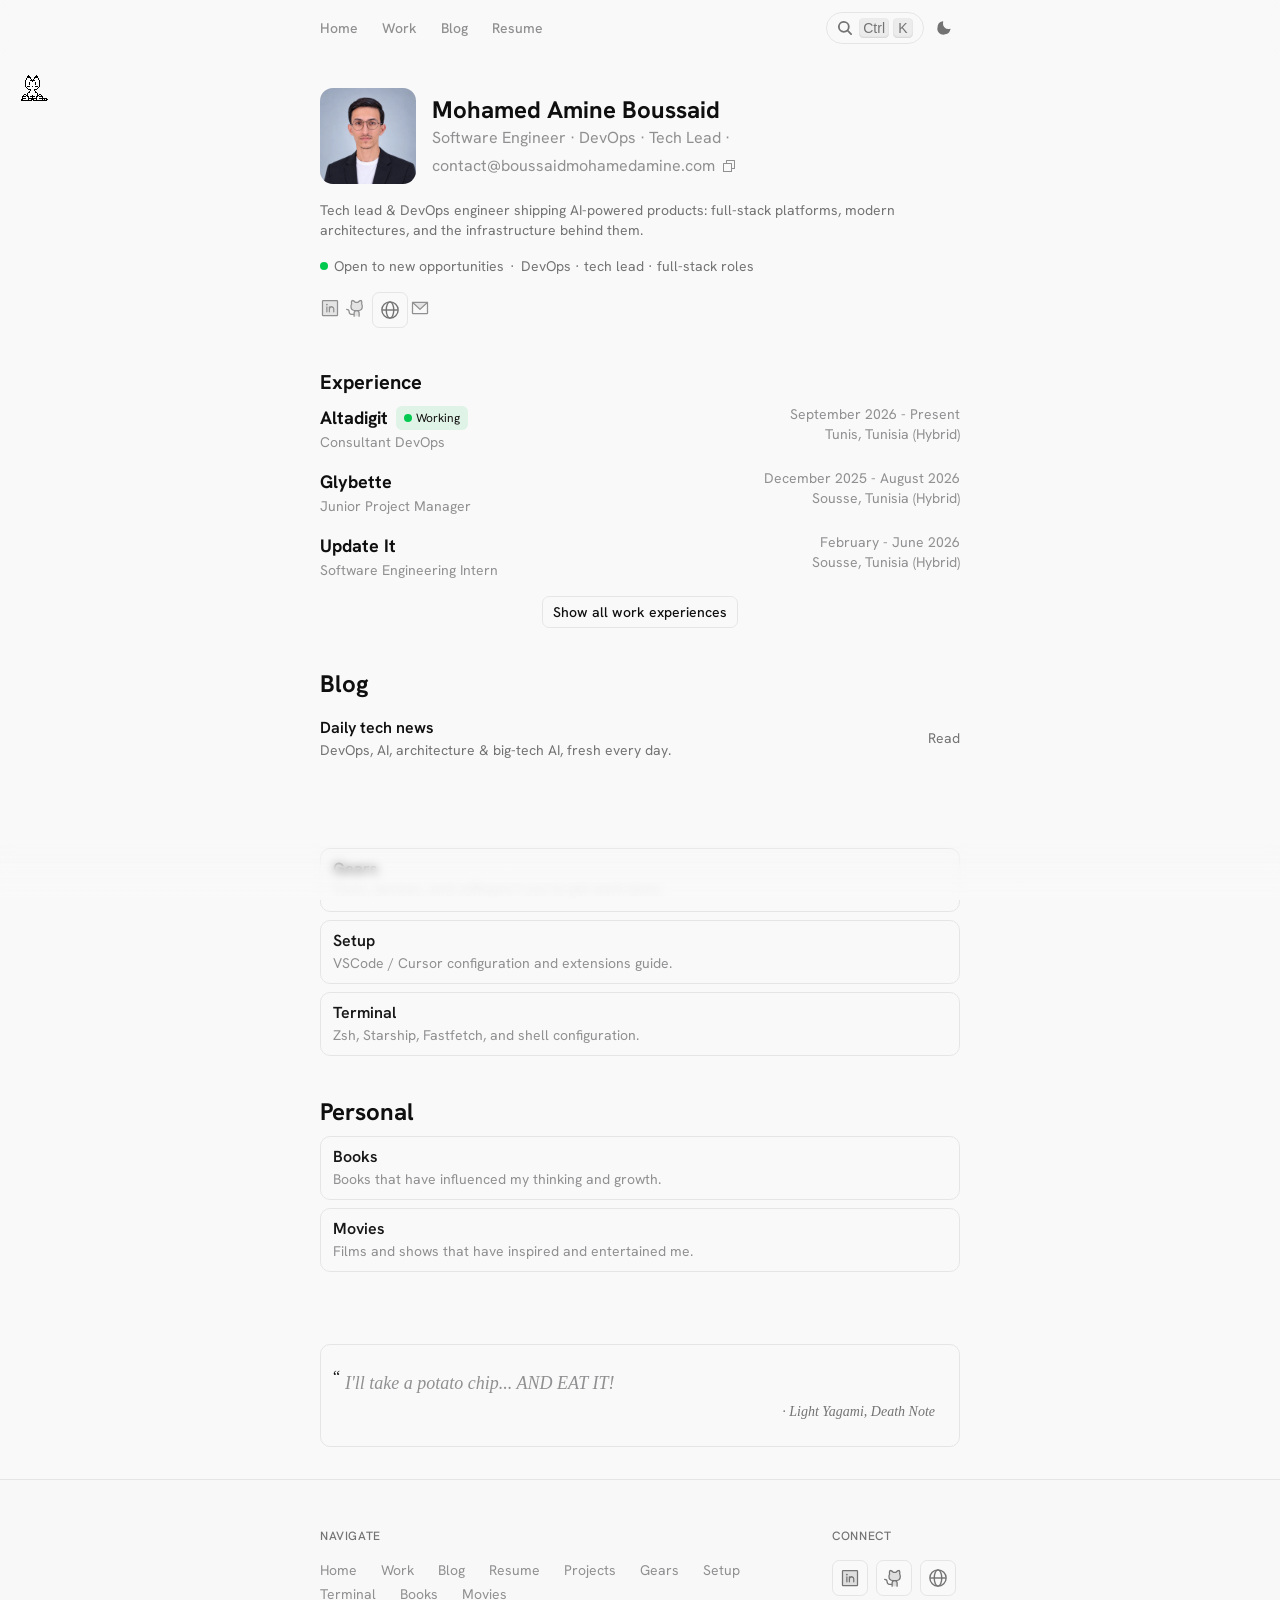
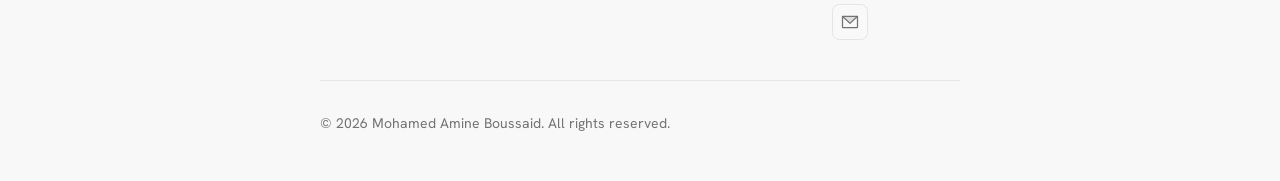
==== commit a5e134d2: "SEO, share cards, audit fixes, blog UX - Full SEO stack: keywords/robots/canonical per page, og+twit" ====
--- a/index.html
+++ b/index.html
@@ -1,5 +1,5 @@
 <!DOCTYPE html>
 <html lang="en">
-<head><meta charset="utf-8"/><meta content="width=device-width, initial-scale=1" name="viewport"/><title>Mohamed Amine Boussaid - Software Engineer</title><meta content="Tech lead &amp; DevOps engineer shipping AI-powered products: full-stack platforms, modern architectures, and the infrastructure behind them." name="description"/><meta content="Mohamed Amine Boussaid" name="author"/><link href="favicon.ico" rel="icon" sizes="any"/><link href="favicon-16x16.png" rel="icon" sizes="16x16" type="image/png"/><link href="favicon-32x32.png" rel="icon" sizes="32x32" type="image/png"/><link href="apple-touch-icon.png" rel="apple-touch-icon"/><link href="site.webmanifest" rel="manifest"/><link href="assets/css/fonts.css" rel="stylesheet"/><link href="assets/css/main.css" rel="stylesheet"/><script>try{if(localStorage.getItem('theme')==='dark')document.documentElement.classList.add('dark')}catch(e){}</script></head>
-<body class="hankengrotesk_a9d8294d-module__aGBq3a__className hankengrotesk_a9d8294d-module__aGBq3a__variable geist_a71539c9-module__T19VSG__variable geist_mono_8d43a2aa-module__8Li5zG__variable antialiased"><div></div><div data-site-chrome=""></div><header class="sticky top-0 z-50 w-full bg-background/95 backdrop-blur supports-backdrop-filter:bg-background/60" data-site-chrome=""><div class="container mx-auto max-w-2xl px-4 flex h-14 items-center justify-between"><nav class="flex items-center gap-6 text-sm font-medium"><a class="text-secondary transition-colors hover:text-primary" href="index.html">Home</a><a class="text-secondary transition-colors hover:text-primary" href="work.html">Work</a><a class="text-secondary transition-colors hover:text-primary" href="blog.html">Blog</a><a class="text-secondary transition-colors hover:text-primary" href="resume.html">Resume</a></nav><div class="flex items-center gap-1"><button aria-label="Open blog search (Ctrl+K)" class="group/button inline-flex shrink-0 items-center justify-center text-muted-foreground transition-all outline-none focus-visible:border-ring focus-visible:ring-3 focus-visible:ring-ring/50 active:scale-[0.98] disabled:pointer-events-none disabled:opacity-50 aria-invalid:border-destructive aria-invalid:ring-3 aria-invalid:ring-destructive/20 dark:aria-invalid:border-destructive/50 dark:aria-invalid:ring-destructive/40 [&amp;_svg]:pointer-events-none [&amp;_svg]:shrink-0 [&amp;_svg:not([class*='size-'])]:size-4 sm:border sm:bg-clip-padding sm:text-sm sm:font-medium sm:whitespace-nowrap sm:border-border sm:bg-background aria-expanded:bg-muted aria-expanded:text-foreground dark:sm:border-input dark:sm:bg-input/30 sm:h-8 sm:px-2.5 sm:in-data-[slot=button-group]:rounded-lg sm:has-data-[icon=inline-end]:pr-1.5 sm:has-data-[icon=inline-start]:pl-1.5 sm:gap-1.5 sm:rounded-full sm:shadow-none sm:hover:bg-background sm:hover:text-muted-foreground dark:sm:hover:bg-input/30" data-size="sm" data-slot="button" data-variant="outline" id="cmdk-open" type="button"><svg aria-hidden="true" fill="none" viewbox="0 0 16 16"><path clip-rule="evenodd" d="M10.278 11.514a5.824 5.824 0 1 1 1.235-1.235l3.209 3.208A.875.875 0 0 1 14.111 15a.875.875 0 0 1-.624-.278l-3.209-3.208Zm.623-4.69a4.077 4.077 0 1 1-8.154 0 4.077 4.077 0 0 1 8.154 0Z" fill="currentColor" fill-rule="evenodd"></path></svg><kbd class="items-center gap-1 hidden sm:flex" data-slot="kbd-group"><kbd class="pointer-events-none inline-flex h-5 w-fit min-w-6 items-center justify-center gap-1 rounded-sm px-1 font-sans text-sm/none font-normal text-muted-foreground select-none [&amp;_svg:not([class*='size-'])]:size-3 bg-black/5 shadow-[inset_0_-1px_2px] shadow-black/10 dark:bg-white/10 dark:shadow-white/10 in-data-[slot=tooltip-content]:bg-white/20 in-data-[slot=tooltip-content]:text-background in-data-[slot=tooltip-content]:shadow-white/20 dark:in-data-[slot=tooltip-content]:bg-black/10 dark:in-data-[slot=tooltip-content]:shadow-black/10 dark:in-data-[slot=tooltip-content]:text-shadow-xs" data-slot="kbd">Ctrl</kbd><kbd class="pointer-events-none inline-flex h-5 items-center justify-center gap-1 rounded-sm px-1 font-sans text-sm/none font-normal text-muted-foreground select-none [&amp;_svg:not([class*='size-'])]:size-3 bg-black/5 shadow-[inset_0_-1px_2px] shadow-black/10 dark:bg-white/10 dark:shadow-white/10 in-data-[slot=tooltip-content]:bg-white/20 in-data-[slot=tooltip-content]:text-background in-data-[slot=tooltip-content]:shadow-white/20 dark:in-data-[slot=tooltip-content]:bg-black/10 dark:in-data-[slot=tooltip-content]:shadow-black/10 dark:in-data-[slot=tooltip-content]:text-shadow-xs w-5 min-w-5" data-slot="kbd">K</kbd></kbd></button><button aria-label="Toggle theme" class="inline-flex size-8 items-center justify-center rounded-md text-muted-foreground transition-colors hover:text-primary" id="theme-toggle" type="button"><svg aria-hidden="true" class="icon-moon size-4" fill="currentColor" viewBox="0 0 256 256" xmlns="http://www.w3.org/2000/svg"><path d="M233.54,142.23a8,8,0,0,0-8-2,88.08,88.08,0,0,1-109.8-109.8,8,8,0,0,0-10-10A104.84,104.84,0,1,0,230.36,150.21,8,8,0,0,0,233.54,142.23ZM128,208A104,104,0,0,1,48.46,72.46,88.13,88.13,0,0,0,183.54,207.54,103.72,103.72,0,0,1,128,208Z"></path></svg><svg aria-hidden="true" class="icon-sun size-4 hidden" fill="currentColor" viewBox="0 0 256 256" xmlns="http://www.w3.org/2000/svg"><path d="M120,40V16a8,8,0,0,1,16,0V40a8,8,0,0,1-16,0Zm8,24a64,64,0,1,0,64,64A64.07,64.07,0,0,0,128,64Zm0,112a48,48,0,1,1,48-48A48.05,48.05,0,0,1,128,176ZM58.34,69.66a8,8,0,0,0,11.32-11.32l-16-16a8,8,0,0,0-11.32,11.32Zm0,116.68a8,8,0,0,0-11.32,11.32l16,16a8,8,0,0,0,11.32-11.32ZM192,72a8,8,0,0,0,5.66-2.34l16-16a8,8,0,0,0-11.32-11.32l-16,16A8,8,0,0,0,192,72Zm5.66,114.34a8,8,0,0,0-11.32,11.32l16,16a8,8,0,0,0,11.32-11.32ZM48,128a8,8,0,0,0-8-8H16a8,8,0,0,0,0,16h24A8,8,0,0,0,48,128Zm80,80a8,8,0,0,0-8,8v24a8,8,0,0,0,16,0V216A8,8,0,0,0,128,208Z"></path></svg></button></div></div></header><main><div class="space-y-10 pt-8"><div class="container mx-auto max-w-2xl px-4 undefined"><div class="flex flex-col gap-4"><div class="flex gap-4 items-center"><div data-oneko-dodge="true"><button aria-label="Avatar" id="mascot" oncontextmenu="return false" style="position:relative;display:block;flex-shrink:0;width:96px;height:96px;padding:0;border:0;background:transparent;appearance:none;cursor:pointer;user-select:none" type="button"><div aria-label="Mohamed Amine Boussaid" class="size-full rounded-2xl" role="img" style="background-image:url('assets/profile/boussaid-portrait.webp');background-size:cover;background-position:center;pointer-events:none"></div></button></div><div><h1 class="text-lg font-bold whitespace-nowrap sm:text-2xl">Mohamed Amine Boussaid</h1><p class="text-base text-secondary flex flex-wrap items-center gap-x-1 gap-y-1"><span>Software Engineer · DevOps · Tech Lead</span><span>·</span><span aria-label="Copy email" class="group inline-flex cursor-pointer items-center gap-1.5 text-secondary transition-colors focus-visible:outline-none focus-visible:ring-2 focus-visible:ring-ring focus-visible:ring-offset-2 group group-hover:text-primary" data-email="contact@boussaidmohamedamine.com" id="email-copy" role="button" tabindex="0"><span class="group-hover:text-primary hidden md:block"><a class="__cf_email__" href="mailto:contact@boussaidmohamedamine.com">contact@boussaidmohamedamine.com</a></span><span class="group-hover:text-primary block md:hidden">Email</span><span class="relative inline-flex size-4 shrink-0 items-center justify-center group-hover:text-primary"><svg aria-hidden="true" class="absolute inset-0 size-4 text-current transition-[opacity,transform] duration-200 ease-out opacity-100 scale-100" fill="currentColor" height="1em" viewbox="0 0 256 256" width="1em" xmlns="http://www.w3.org/2000/svg"><path d="M216,32H88a8,8,0,0,0-8,8V80H40a8,8,0,0,0-8,8V216a8,8,0,0,0,8,8H168a8,8,0,0,0,8-8V176h40a8,8,0,0,0,8-8V40A8,8,0,0,0,216,32ZM160,208H48V96H160Zm48-48H176V88a8,8,0,0,0-8-8H96V48H208Z"></path></svg><svg aria-hidden="true" class="absolute inset-0 size-4 transition-[opacity,transform] duration-200 ease-out opacity-0 scale-50" fill="currentColor" height="1em" viewbox="0 0 256 256" width="1em" xmlns="http://www.w3.org/2000/svg"><path d="M232.49,80.49l-128,128a12,12,0,0,1-17,0l-56-56a12,12,0,1,1,17-17L96,183,215.51,63.51a12,12,0,0,1,17,17Z"></path></svg></span></span></p></div></div><p class="text-sm text-muted-foreground max-w-xl">Tech lead &amp; DevOps engineer shipping AI-powered products: full-stack platforms, modern architectures, and the infrastructure behind them.</p><div id="S:0"><div class="flex items-center gap-3"><div class="flex min-w-0 flex-1 items-center gap-1.5 text-sm"><span class="size-2 shrink-0 rounded-full bg-green-500 animate-pulse"></span><span class="shrink-0 text-muted-foreground">Open to work</span><span class="shrink-0 text-muted-foreground"> · </span><a class="truncate text-muted-foreground transition-colors hover:text-primary" href="https://www.linkedin.com/in/boussaidmohamedamine/" rel="noopener noreferrer" target="_blank">DevOps · tech lead · full-stack roles</a></div></div></div><div class="flex flex-wrap my-0 gap-0.5"><a aria-label="X" class="text-secondary flex items-center gap-2 transition-colors hover:text-primary" data-slot="tooltip-trigger" data-state="closed" href="https://boussaidmohamedamine.online" rel="noopener noreferrer" target="_blank" title="X"><span aria-hidden="true" class="size-6"><svg class="size-5" fill="currentColor" height="1em" viewbox="0 0 256 256" width="1em" xmlns="http://www.w3.org/2000/svg"><path d="M208,216H160L48,40H96Z" opacity="0.2"></path><path d="M214.75,211.71l-62.6-98.38,61.77-67.95a8,8,0,0,0-11.84-10.76L143.24,99.34,102.75,35.71A8,8,0,0,0,96,32H48a8,8,0,0,0-6.75,12.3l62.6,98.37-61.77,68a8,8,0,1,0,11.84,10.76l58.84-64.72,40.49,63.63A8,8,0,0,0,160,224h48a8,8,0,0,0,6.75-12.29ZM164.39,208,62.57,48h29L193.43,208Z"></path></svg></span><span class="sr-only">X</span></a><a aria-label="LinkedIn" class="text-secondary flex items-center gap-2 transition-colors hover:text-primary" data-slot="tooltip-trigger" data-state="closed" href="https://www.linkedin.com/in/boussaidmohamedamine/" rel="noopener noreferrer" target="_blank" title="LinkedIn"><span aria-hidden="true" class="size-6"><svg class="size-5" fill="currentColor" height="1em" viewbox="0 0 256 256" width="1em" xmlns="http://www.w3.org/2000/svg"><path d="M224,40V216a8,8,0,0,1-8,8H40a8,8,0,0,1-8-8V40a8,8,0,0,1,8-8H216A8,8,0,0,1,224,40Z" opacity="0.2"></path><path d="M216,24H40A16,16,0,0,0,24,40V216a16,16,0,0,0,16,16H216a16,16,0,0,0,16-16V40A16,16,0,0,0,216,24Zm0,192H40V40H216V216ZM96,112v64a8,8,0,0,1-16,0V112a8,8,0,0,1,16,0Zm88,28v36a8,8,0,0,1-16,0V140a20,20,0,0,0-40,0v36a8,8,0,0,1-16,0V112a8,8,0,0,1,15.79-1.78A36,36,0,0,1,184,140ZM100,84A12,12,0,1,1,88,72,12,12,0,0,1,100,84Z"></path></svg></span><span class="sr-only">LinkedIn</span></a><a aria-label="Github" class="text-secondary flex items-center gap-2 transition-colors hover:text-primary" data-slot="tooltip-trigger" data-state="closed" href="https://github.com/Boussaid001" rel="noopener noreferrer" target="_blank" title="Github"><span aria-hidden="true" class="size-6"><svg class="size-5" fill="currentColor" height="1em" viewbox="0 0 256 256" width="1em" xmlns="http://www.w3.org/2000/svg"><path d="M208,104v8a48,48,0,0,1-48,48H136a32,32,0,0,1,32,32v40H104V192a32,32,0,0,1,32-32H112a48,48,0,0,1-48-48v-8a49.28,49.28,0,0,1,8.51-27.3A51.92,51.92,0,0,1,76,32a52,52,0,0,1,43.83,24h32.34A52,52,0,0,1,196,32a51.92,51.92,0,0,1,3.49,44.7A49.28,49.28,0,0,1,208,104Z" opacity="0.2"></path><path d="M208.3,75.68A59.74,59.74,0,0,0,202.93,28,8,8,0,0,0,196,24a59.75,59.75,0,0,0-48,24H124A59.75,59.75,0,0,0,76,24a8,8,0,0,0-6.93,4,59.78,59.78,0,0,0-5.38,47.68A58.14,58.14,0,0,0,56,104v8a56.06,56.06,0,0,0,48.44,55.47A39.8,39.8,0,0,0,96,192v8H72a24,24,0,0,1-24-24A40,40,0,0,0,8,136a8,8,0,0,0,0,16,24,24,0,0,1,24,24,40,40,0,0,0,40,40H96v16a8,8,0,0,0,16,0V192a24,24,0,0,1,48,0v40a8,8,0,0,0,16,0V192a39.8,39.8,0,0,0-8.44-24.53A56.06,56.06,0,0,0,216,112v-8A58,58,0,0,0,208.3,75.68ZM200,112a40,40,0,0,1-40,40H112a40,40,0,0,1-40-40v-8a41.74,41.74,0,0,1,6.9-22.48A8,8,0,0,0,80,73.83a43.81,43.81,0,0,1,.79-33.58,43.88,43.88,0,0,1,32.32,20.06A8,8,0,0,0,119.82,64h32.35a8,8,0,0,0,6.74-3.69,43.87,43.87,0,0,1,32.32-20.06A43.81,43.81,0,0,1,192,73.83a8.09,8.09,0,0,0,1,7.65A41.76,41.76,0,0,1,200,104Z"></path></svg></span><span class="sr-only">Github</span></a><a aria-label="YouTube" class="text-secondary flex items-center gap-2 transition-colors hover:text-primary" data-slot="tooltip-trigger" data-state="closed" href="https://github.com/Boussaid001" rel="noopener noreferrer" target="_blank" title="YouTube"><span aria-hidden="true" class="size-6"><svg class="size-5" fill="currentColor" height="1em" viewbox="0 0 256 256" width="1em" xmlns="http://www.w3.org/2000/svg"><path d="M226.59,71.53a16,16,0,0,0-9.63-11C183.48,47.65,128,48,128,48s-55.48-.35-89,12.58a16,16,0,0,0-9.63,11C27.07,80.54,24,98.09,24,128s3.07,47.46,5.41,56.47A16,16,0,0,0,39,195.42C72.52,208.35,128,208,128,208s55.48.35,89-12.58a16,16,0,0,0,9.63-10.95c2.34-9,5.41-26.56,5.41-56.47S228.93,80.54,226.59,71.53ZM112,160V96l48,32Z" opacity="0.2"></path><path d="M164.44,121.34l-48-32A8,8,0,0,0,104,96v64a8,8,0,0,0,12.44,6.66l48-32a8,8,0,0,0,0-13.32ZM120,145.05V111l25.58,17ZM234.33,69.52a24,24,0,0,0-14.49-16.4C185.56,39.88,131,40,128,40s-57.56-.12-91.84,13.12a24,24,0,0,0-14.49,16.4C19.08,79.5,16,97.74,16,128s3.08,48.5,5.67,58.48a24,24,0,0,0,14.49,16.41C69,215.56,120.4,216,127.34,216h1.32c6.94,0,58.37-.44,91.18-13.11a24,24,0,0,0,14.49-16.41c2.59-10,5.67-28.22,5.67-58.48S236.92,79.5,234.33,69.52Zm-15.49,113a8,8,0,0,1-4.77,5.49c-31.65,12.22-85.48,12-86.12,12s-54.37.18-86-12a8,8,0,0,1-4.77-5.49C34.8,173.39,32,156.57,32,128s2.8-45.39,5.16-54.47A8,8,0,0,1,41.93,68C73.58,55.82,127.4,56,128.05,56s54.37-.18,86,12a8,8,0,0,1,4.77,5.49C221.2,82.61,224,99.43,224,128S221.2,173.39,218.84,182.47Z"></path></svg></span><span class="sr-only">YouTube</span></a><a aria-label="Instagram" class="text-secondary flex items-center gap-2 transition-colors hover:text-primary" data-slot="tooltip-trigger" data-state="closed" href="https://www.boussaidmohamedamine.online" rel="noopener noreferrer" target="_blank" title="Instagram"><span aria-hidden="true" class="size-6"><svg class="size-5" fill="currentColor" height="1em" viewbox="0 0 256 256" width="1em" xmlns="http://www.w3.org/2000/svg"><path d="M176,32H80A48,48,0,0,0,32,80v96a48,48,0,0,0,48,48h96a48,48,0,0,0,48-48V80A48,48,0,0,0,176,32ZM128,168a40,40,0,1,1,40-40A40,40,0,0,1,128,168Z" opacity="0.2"></path><path d="M176,24H80A56.06,56.06,0,0,0,24,80v96a56.06,56.06,0,0,0,56,56h96a56.06,56.06,0,0,0,56-56V80A56.06,56.06,0,0,0,176,24Zm40,152a40,40,0,0,1-40,40H80a40,40,0,0,1-40-40V80A40,40,0,0,1,80,40h96a40,40,0,0,1,40,40ZM128,80a48,48,0,1,0,48,48A48.05,48.05,0,0,0,128,80Zm0,80a32,32,0,1,1,32-32A32,32,0,0,1,128,160Zm64-84a12,12,0,1,1-12-12A12,12,0,0,1,192,76Z"></path></svg></span><span class="sr-only">Instagram</span></a><a aria-label="Pinterest" class="text-secondary flex items-center gap-2 transition-colors hover:text-primary" data-slot="tooltip-trigger" data-state="closed" href="https://www.boussaidmohamedamine.online" rel="noopener noreferrer" target="_blank" title="Pinterest"><span aria-hidden="true" class="size-6"><svg class="size-5" fill="currentColor" height="1em" viewbox="0 0 256 256" width="1em" xmlns="http://www.w3.org/2000/svg"><path d="M216,112c0,44.18-32,72-64,72s-41.63-21.07-41.63-21.07h0L128,88l13.14-55.83h0A80,80,0,0,1,216,112Z" opacity="0.2"></path><path d="M224,112c0,22.57-7.9,43.2-22.23,58.11C188.39,184,170.25,192,152,192c-17.88,0-29.82-5.86-37.43-12l-10.78,45.82A8,8,0,0,1,96,232a8.24,8.24,0,0,1-1.84-.21,8,8,0,0,1-6-9.62l32-136a8,8,0,0,1,15.58,3.66l-16.9,71.8C122,166,131.3,176,152,176c27.53,0,56-23.94,56-64A72,72,0,1,0,73.63,148a8,8,0,0,1-13.85,8A88,88,0,1,1,224,112Z"></path></svg></span><span class="sr-only">Pinterest</span></a><a aria-label="Medium" class="text-secondary flex items-center gap-2 transition-colors hover:text-primary" data-slot="tooltip-trigger" data-state="closed" href="https://github.com/Boussaid001" rel="noopener noreferrer" target="_blank" title="Medium"><span aria-hidden="true" class="size-6"><svg class="size-5" fill="currentColor" height="1em" viewbox="0 0 256 256" width="1em" xmlns="http://www.w3.org/2000/svg"><path d="M128,128A56,56,0,1,1,72,72,56,56,0,0,1,128,128Zm56-56c-13.25,0-24,25.07-24,56s10.75,56,24,56,24-25.07,24-56S197.25,72,184,72Z" opacity="0.2"></path><path d="M72,64a64,64,0,1,0,64,64A64.07,64.07,0,0,0,72,64Zm0,112a48,48,0,1,1,48-48A48.05,48.05,0,0,1,72,176ZM184,64c-5.68,0-16.4,2.76-24.32,21.25C154.73,96.8,152,112,152,128s2.73,31.2,7.68,42.75C167.6,189.24,178.32,192,184,192s16.4-2.76,24.32-21.25C213.27,159.2,216,144,216,128s-2.73-31.2-7.68-42.75C200.4,66.76,189.68,64,184,64Zm0,112c-5.64,0-16-18.22-16-48s10.36-48,16-48,16,18.22,16,48S189.64,176,184,176ZM248,72V184a8,8,0,0,1-16,0V72a8,8,0,0,1,16,0Z"></path></svg></span><span class="sr-only">Medium</span></a><a aria-label="Email" class="text-secondary flex items-center gap-2 transition-colors hover:text-primary" data-slot="tooltip-trigger" data-state="closed" href="mailto:contact@boussaidmohamedamine.com" rel="noopener noreferrer" target="_blank" title="Email"><span aria-hidden="true" class="size-6"><svg class="size-5" fill="currentColor" height="1em" viewbox="0 0 256 256" width="1em" xmlns="http://www.w3.org/2000/svg"><path d="M224,56l-96,88L32,56Z" opacity="0.2"></path><path d="M224,48H32a8,8,0,0,0-8,8V192a16,16,0,0,0,16,16H216a16,16,0,0,0,16-16V56A8,8,0,0,0,224,48ZM203.43,64,128,133.15,52.57,64ZM216,192H40V74.19l82.59,75.71a8,8,0,0,0,10.82,0L216,74.19V192Z"></path></svg></span><span class="sr-only">Email</span></a></div></div></div><div class="container mx-auto max-w-2xl px-4 undefined"><section class="space-y-2"><div class="animate-in-up-on-view"><h2 class="text-xl font-bold">Experience</h2></div><div class="flex flex-col gap-4"><div class="animate-in-up-on-view" style="animation-delay:0.05s"><div data-slot="collapsible" data-state="closed"><div class="group/card flex flex-row flex-nowrap items-start justify-between gap-3"><div class="flex min-w-0 flex-1 flex-col"><div class="flex flex-wrap items-center gap-2"><h3 class="text-lg font-bold blur-none">Altadigit</h3><div class="flex items-center gap-1 rounded-md border-green-300 bg-green-500/10 px-2 py-1 text-xs"><div class="size-2 rounded-full bg-green-500 animate-pulse"></div><span>Working</span></div></div><p class="text-sm text-secondary">Consultant DevOps</p></div><div class="flex shrink-0 flex-col text-right text-sm text-secondary min-w-[88px] md:min-w-[140px]"><p class="md:hidden">Sep 26 - Present</p><p class="hidden md:block">September 2026 - Present</p><p class="md:hidden">Tunis, TN</p><p class="hidden md:block">Tunis, Tunisia (Hybrid)</p></div></div></div></div><div class="animate-in-up-on-view" style="animation-delay:0.1s"><div data-slot="collapsible" data-state="closed"><div class="group/card flex flex-row flex-nowrap items-start justify-between gap-3"><div class="flex min-w-0 flex-1 flex-col"><div class="flex flex-wrap items-center gap-2"><h3 class="text-lg font-bold blur-none">Glybette</h3></div><p class="text-sm text-secondary">Junior Project Manager</p></div><div class="flex shrink-0 flex-col text-right text-sm text-secondary min-w-[88px] md:min-w-[140px]"><p class="md:hidden">Dec 25 - Aug 26</p><p class="hidden md:block">December 2025 - August 2026</p><p class="md:hidden">Sousse, TN</p><p class="hidden md:block">Sousse, Tunisia (Hybrid)</p></div></div></div></div><div class="animate-in-up-on-view" style="animation-delay:0.15s"><div data-slot="collapsible" data-state="closed"><div class="group/card flex flex-row flex-nowrap items-start justify-between gap-3"><div class="flex min-w-0 flex-1 flex-col"><div class="flex flex-wrap items-center gap-2"><h3 class="text-lg font-bold blur-none">Update It</h3></div><p class="text-sm text-secondary">Software Engineering Intern</p></div><div class="flex shrink-0 flex-col text-right text-sm text-secondary min-w-[88px] md:min-w-[140px]"><p class="md:hidden">Feb - Jun 26</p><p class="hidden md:block">February - June 2026</p><p class="md:hidden">Sousse, TN</p><p class="hidden md:block">Sousse, Tunisia (Hybrid)</p></div></div></div></div></div><div class="animate-in-up-on-view flex justify-center pt-2" style="animation-delay:0.2s"><a class="group/button inline-flex shrink-0 items-center justify-center rounded-lg border bg-clip-padding text-sm font-medium whitespace-nowrap transition-all outline-none select-none focus-visible:border-ring focus-visible:ring-3 focus-visible:ring-ring/50 disabled:pointer-events-none disabled:opacity-50 aria-invalid:border-destructive aria-invalid:ring-3 aria-invalid:ring-destructive/20 dark:aria-invalid:border-destructive/50 dark:aria-invalid:ring-destructive/40 [&amp;_svg]:pointer-events-none [&amp;_svg]:shrink-0 [&amp;_svg:not([class*='size-'])]:size-4 border-border bg-background hover:bg-muted hover:text-foreground aria-expanded:bg-muted aria-expanded:text-foreground dark:border-input dark:bg-input/30 dark:hover:bg-input/50 h-8 gap-1.5 px-2.5 has-data-[icon=inline-end]:pr-2 has-data-[icon=inline-start]:pl-2 text-sm font-medium" data-size="default" data-slot="button" data-variant="outline" href="work.html">Show all work experiences</a></div></section></div><div class="container mx-auto max-w-2xl px-4 undefined"><section class="space-y-2"><div class="animate-in-up-on-view"><h2 class="text-2xl font-bold">Blog</h2></div><div class="animate-in-up-on-view"><a class="group flex items-center justify-between py-2" href="blog.html"><div><p class="font-semibold group-hover:text-primary transition-colors">Daily tech news</p><p class="text-sm text-muted-foreground">DevOps, AI, architecture &amp; big-tech AI, fresh every day.</p></div><span class="text-sm text-muted-foreground group-hover:text-primary transition-colors">Read</span></a></div></section></div><div class="container mx-auto max-w-2xl px-4 undefined"><section class="space-y-2"><div class="animate-in-up-on-view"><h2 class="text-2xl font-bold">Development</h2></div><div class="flex flex-col gap-2"><div class="animate-in-up-on-view" style="animation-delay:0.05s"><a class="group flex flex-row items-center justify-between gap-3 rounded-xl border border-border bg-card px-3 py-2.5 no-underline transition-colors hover:bg-muted/60" href="gears.html"><div class="min-w-0 flex-1 space-y-0.5"><h3 class="text-base font-semibold leading-tight text-primary transition-colors group-hover:text-primary">Gears</h3><p class="line-clamp-2 text-xs text-secondary sm:text-sm">Tools, devices, and software I use to get work done.</p></div><span class="inline-flex shrink-0 opacity-0 transition-opacity group-hover:opacity-100"><svg class="size-4 text-muted-foreground transition-transform group-hover:translate-x-0.5 group-hover:-translate-y-0.5" fill="currentColor" height="1em" viewbox="0 0 256 256" width="1em" xmlns="http://www.w3.org/2000/svg"><path d="M221.66,133.66l-72,72a8,8,0,0,1-11.32-11.32L196.69,136H40a8,8,0,0,1,0-16H196.69L138.34,61.66a8,8,0,0,1,11.32-11.32l72,72A8,8,0,0,1,221.66,133.66Z"></path></svg></span></a></div><div class="animate-in-up-on-view" style="animation-delay:0.1s"><a class="group flex flex-row items-center justify-between gap-3 rounded-xl border border-border bg-card px-3 py-2.5 no-underline transition-colors hover:bg-muted/60" href="setup.html"><div class="min-w-0 flex-1 space-y-0.5"><h3 class="text-base font-semibold leading-tight text-primary transition-colors group-hover:text-primary">Setup</h3><p class="line-clamp-2 text-xs text-secondary sm:text-sm">VSCode / Cursor configuration and extensions guide.</p></div><span class="inline-flex shrink-0 opacity-0 transition-opacity group-hover:opacity-100"><svg class="size-4 text-muted-foreground transition-transform group-hover:translate-x-0.5 group-hover:-translate-y-0.5" fill="currentColor" height="1em" viewbox="0 0 256 256" width="1em" xmlns="http://www.w3.org/2000/svg"><path d="M221.66,133.66l-72,72a8,8,0,0,1-11.32-11.32L196.69,136H40a8,8,0,0,1,0-16H196.69L138.34,61.66a8,8,0,0,1,11.32-11.32l72,72A8,8,0,0,1,221.66,133.66Z"></path></svg></span></a></div><div class="animate-in-up-on-view" style="animation-delay:0.15000000000000002s"><a class="group flex flex-row items-center justify-between gap-3 rounded-xl border border-border bg-card px-3 py-2.5 no-underline transition-colors hover:bg-muted/60" href="terminal.html"><div class="min-w-0 flex-1 space-y-0.5"><h3 class="text-base font-semibold leading-tight text-primary transition-colors group-hover:text-primary">Terminal</h3><p class="line-clamp-2 text-xs text-secondary sm:text-sm">Zsh, Starship, Fastfetch, and shell configuration.</p></div><span class="inline-flex shrink-0 opacity-0 transition-opacity group-hover:opacity-100"><svg class="size-4 text-muted-foreground transition-transform group-hover:translate-x-0.5 group-hover:-translate-y-0.5" fill="currentColor" height="1em" viewbox="0 0 256 256" width="1em" xmlns="http://www.w3.org/2000/svg"><path d="M221.66,133.66l-72,72a8,8,0,0,1-11.32-11.32L196.69,136H40a8,8,0,0,1,0-16H196.69L138.34,61.66a8,8,0,0,1,11.32-11.32l72,72A8,8,0,0,1,221.66,133.66Z"></path></svg></span></a></div></div></section></div><div class="container mx-auto max-w-2xl px-4 undefined"><section class="space-y-2"><div class="animate-in-up-on-view"><h2 class="text-2xl font-bold">Personal</h2></div><div class="flex flex-col gap-2"><div class="animate-in-up-on-view" style="animation-delay:0.05s"><a class="group flex flex-row items-center justify-between gap-3 rounded-xl border border-border bg-card px-3 py-2.5 no-underline transition-colors hover:bg-muted/60" href="books.html"><div class="min-w-0 flex-1 space-y-0.5"><h3 class="text-base font-semibold leading-tight text-primary transition-colors group-hover:text-primary">Books</h3><p class="line-clamp-2 text-xs text-secondary sm:text-sm">Books that have influenced my thinking and growth.</p></div><span class="inline-flex shrink-0 opacity-0 transition-opacity group-hover:opacity-100"><svg class="size-4 text-muted-foreground transition-transform group-hover:translate-x-0.5 group-hover:-translate-y-0.5" fill="currentColor" height="1em" viewbox="0 0 256 256" width="1em" xmlns="http://www.w3.org/2000/svg"><path d="M221.66,133.66l-72,72a8,8,0,0,1-11.32-11.32L196.69,136H40a8,8,0,0,1,0-16H196.69L138.34,61.66a8,8,0,0,1,11.32-11.32l72,72A8,8,0,0,1,221.66,133.66Z"></path></svg></span></a></div><div class="animate-in-up-on-view" style="animation-delay:0.1s"><a class="group flex flex-row items-center justify-between gap-3 rounded-xl border border-border bg-card px-3 py-2.5 no-underline transition-colors hover:bg-muted/60" href="movies.html"><div class="min-w-0 flex-1 space-y-0.5"><h3 class="text-base font-semibold leading-tight text-primary transition-colors group-hover:text-primary">Movies</h3><p class="line-clamp-2 text-xs text-secondary sm:text-sm">Films and shows that have inspired and entertained me.</p></div><span class="inline-flex shrink-0 opacity-0 transition-opacity group-hover:opacity-100"><svg class="size-4 text-muted-foreground transition-transform group-hover:translate-x-0.5 group-hover:-translate-y-0.5" fill="currentColor" height="1em" viewbox="0 0 256 256" width="1em" xmlns="http://www.w3.org/2000/svg"><path d="M221.66,133.66l-72,72a8,8,0,0,1-11.32-11.32L196.69,136H40a8,8,0,0,1,0-16H196.69L138.34,61.66a8,8,0,0,1,11.32-11.32l72,72A8,8,0,0,1,221.66,133.66Z"></path></svg></span></a></div></div></section></div><div class="container mx-auto max-w-2xl px-4 py-8"><div id="quote-card"></div></div></div></main><div class="pointer-events-none fixed inset-x-0 bottom-0 z-10 h-[60px] select-none bg-gradient-to-t from-background to-transparent opacity-100 backdrop-blur-[5px] [mask-image:linear-gradient(to_top,black_50%,transparent)] [-webkit-mask-image:linear-gradient(to_top,black_50%,transparent)] dark:[mask-image:linear-gradient(to_top,black_50%,transparent)] dark:[-webkit-mask-image:linear-gradient(to_top,black_50%,transparent)]" data-site-chrome="" style="user-select:none"></div><footer class="border-t border-border bg-muted/30" data-site-chrome=""><div class="container mx-auto max-w-2xl px-4 py-12"><div class="flex flex-col gap-10 sm:flex-row sm:items-start sm:justify-between sm:gap-8"><div class="flex flex-col gap-4"><p class="text-xs font-medium uppercase tracking-wider text-muted-foreground">Navigate</p><nav class="flex flex-wrap gap-x-6 gap-y-1"><a class="text-sm text-secondary transition-colors hover:text-primary" href="index.html">Home</a><a class="text-sm text-secondary transition-colors hover:text-primary" href="work.html">Work</a><a class="text-sm text-secondary transition-colors hover:text-primary" href="blog.html">Blog</a><a class="text-sm text-secondary transition-colors hover:text-primary" href="resume.html">Resume</a><a class="text-sm text-secondary transition-colors hover:text-primary" href="projects.html">Projects</a><a class="text-sm text-secondary transition-colors hover:text-primary" href="gears.html">Gears</a><a class="text-sm text-secondary transition-colors hover:text-primary" href="setup.html">Setup</a><a class="text-sm text-secondary transition-colors hover:text-primary" href="terminal.html">Terminal</a><a class="text-sm text-secondary transition-colors hover:text-primary" href="books.html">Books</a><a class="text-sm text-secondary transition-colors hover:text-primary" href="movies.html">Movies</a><a class="text-sm text-secondary transition-colors hover:text-primary" href="feed.xml">RSS FEED</a></nav></div><div class="flex flex-col gap-4"><p class="text-xs font-medium uppercase tracking-wider text-muted-foreground">Connect</p><div class="flex flex-wrap gap-2"><a aria-label="X" class="flex size-9 items-center justify-center rounded-lg border border-border bg-background text-muted-foreground transition-colors hover:bg-muted hover:text-primary" href="https://boussaidmohamedamine.online" rel="noopener noreferrer" target="_blank"><svg class="size-5" fill="currentColor" height="1em" viewbox="0 0 256 256" width="1em" xmlns="http://www.w3.org/2000/svg"><path d="M208,216H160L48,40H96Z" opacity="0.2"></path><path d="M214.75,211.71l-62.6-98.38,61.77-67.95a8,8,0,0,0-11.84-10.76L143.24,99.34,102.75,35.71A8,8,0,0,0,96,32H48a8,8,0,0,0-6.75,12.3l62.6,98.37-61.77,68a8,8,0,1,0,11.84,10.76l58.84-64.72,40.49,63.63A8,8,0,0,0,160,224h48a8,8,0,0,0,6.75-12.29ZM164.39,208,62.57,48h29L193.43,208Z"></path></svg></a><a aria-label="LinkedIn" class="flex size-9 items-center justify-center rounded-lg border border-border bg-background text-muted-foreground transition-colors hover:bg-muted hover:text-primary" href="https://www.linkedin.com/in/boussaidmohamedamine/" rel="noopener noreferrer" target="_blank"><svg class="size-5" fill="currentColor" height="1em" viewbox="0 0 256 256" width="1em" xmlns="http://www.w3.org/2000/svg"><path d="M224,40V216a8,8,0,0,1-8,8H40a8,8,0,0,1-8-8V40a8,8,0,0,1,8-8H216A8,8,0,0,1,224,40Z" opacity="0.2"></path><path d="M216,24H40A16,16,0,0,0,24,40V216a16,16,0,0,0,16,16H216a16,16,0,0,0,16-16V40A16,16,0,0,0,216,24Zm0,192H40V40H216V216ZM96,112v64a8,8,0,0,1-16,0V112a8,8,0,0,1,16,0Zm88,28v36a8,8,0,0,1-16,0V140a20,20,0,0,0-40,0v36a8,8,0,0,1-16,0V112a8,8,0,0,1,15.79-1.78A36,36,0,0,1,184,140ZM100,84A12,12,0,1,1,88,72,12,12,0,0,1,100,84Z"></path></svg></a><a aria-label="Github" class="flex size-9 items-center justify-center rounded-lg border border-border bg-background text-muted-foreground transition-colors hover:bg-muted hover:text-primary" href="https://github.com/Boussaid001" rel="noopener noreferrer" target="_blank"><svg class="size-5" fill="currentColor" height="1em" viewbox="0 0 256 256" width="1em" xmlns="http://www.w3.org/2000/svg"><path d="M208,104v8a48,48,0,0,1-48,48H136a32,32,0,0,1,32,32v40H104V192a32,32,0,0,1,32-32H112a48,48,0,0,1-48-48v-8a49.28,49.28,0,0,1,8.51-27.3A51.92,51.92,0,0,1,76,32a52,52,0,0,1,43.83,24h32.34A52,52,0,0,1,196,32a51.92,51.92,0,0,1,3.49,44.7A49.28,49.28,0,0,1,208,104Z" opacity="0.2"></path><path d="M208.3,75.68A59.74,59.74,0,0,0,202.93,28,8,8,0,0,0,196,24a59.75,59.75,0,0,0-48,24H124A59.75,59.75,0,0,0,76,24a8,8,0,0,0-6.93,4,59.78,59.78,0,0,0-5.38,47.68A58.14,58.14,0,0,0,56,104v8a56.06,56.06,0,0,0,48.44,55.47A39.8,39.8,0,0,0,96,192v8H72a24,24,0,0,1-24-24A40,40,0,0,0,8,136a8,8,0,0,0,0,16,24,24,0,0,1,24,24,40,40,0,0,0,40,40H96v16a8,8,0,0,0,16,0V192a24,24,0,0,1,48,0v40a8,8,0,0,0,16,0V192a39.8,39.8,0,0,0-8.44-24.53A56.06,56.06,0,0,0,216,112v-8A58,58,0,0,0,208.3,75.68ZM200,112a40,40,0,0,1-40,40H112a40,40,0,0,1-40-40v-8a41.74,41.74,0,0,1,6.9-22.48A8,8,0,0,0,80,73.83a43.81,43.81,0,0,1,.79-33.58,43.88,43.88,0,0,1,32.32,20.06A8,8,0,0,0,119.82,64h32.35a8,8,0,0,0,6.74-3.69,43.87,43.87,0,0,1,32.32-20.06A43.81,43.81,0,0,1,192,73.83a8.09,8.09,0,0,0,1,7.65A41.76,41.76,0,0,1,200,104Z"></path></svg></a><a aria-label="YouTube" class="flex size-9 items-center justify-center rounded-lg border border-border bg-background text-muted-foreground transition-colors hover:bg-muted hover:text-primary" href="https://github.com/Boussaid001" rel="noopener noreferrer" target="_blank"><svg class="size-5" fill="currentColor" height="1em" viewbox="0 0 256 256" width="1em" xmlns="http://www.w3.org/2000/svg"><path d="M226.59,71.53a16,16,0,0,0-9.63-11C183.48,47.65,128,48,128,48s-55.48-.35-89,12.58a16,16,0,0,0-9.63,11C27.07,80.54,24,98.09,24,128s3.07,47.46,5.41,56.47A16,16,0,0,0,39,195.42C72.52,208.35,128,208,128,208s55.48.35,89-12.58a16,16,0,0,0,9.63-10.95c2.34-9,5.41-26.56,5.41-56.47S228.93,80.54,226.59,71.53ZM112,160V96l48,32Z" opacity="0.2"></path><path d="M164.44,121.34l-48-32A8,8,0,0,0,104,96v64a8,8,0,0,0,12.44,6.66l48-32a8,8,0,0,0,0-13.32ZM120,145.05V111l25.58,17ZM234.33,69.52a24,24,0,0,0-14.49-16.4C185.56,39.88,131,40,128,40s-57.56-.12-91.84,13.12a24,24,0,0,0-14.49,16.4C19.08,79.5,16,97.74,16,128s3.08,48.5,5.67,58.48a24,24,0,0,0,14.49,16.41C69,215.56,120.4,216,127.34,216h1.32c6.94,0,58.37-.44,91.18-13.11a24,24,0,0,0,14.49-16.41c2.59-10,5.67-28.22,5.67-58.48S236.92,79.5,234.33,69.52Zm-15.49,113a8,8,0,0,1-4.77,5.49c-31.65,12.22-85.48,12-86.12,12s-54.37.18-86-12a8,8,0,0,1-4.77-5.49C34.8,173.39,32,156.57,32,128s2.8-45.39,5.16-54.47A8,8,0,0,1,41.93,68C73.58,55.82,127.4,56,128.05,56s54.37-.18,86,12a8,8,0,0,1,4.77,5.49C221.2,82.61,224,99.43,224,128S221.2,173.39,218.84,182.47Z"></path></svg></a><a aria-label="Instagram" class="flex size-9 items-center justify-center rounded-lg border border-border bg-background text-muted-foreground transition-colors hover:bg-muted hover:text-primary" href="https://www.boussaidmohamedamine.online" rel="noopener noreferrer" target="_blank"><svg class="size-5" fill="currentColor" height="1em" viewbox="0 0 256 256" width="1em" xmlns="http://www.w3.org/2000/svg"><path d="M176,32H80A48,48,0,0,0,32,80v96a48,48,0,0,0,48,48h96a48,48,0,0,0,48-48V80A48,48,0,0,0,176,32ZM128,168a40,40,0,1,1,40-40A40,40,0,0,1,128,168Z" opacity="0.2"></path><path d="M176,24H80A56.06,56.06,0,0,0,24,80v96a56.06,56.06,0,0,0,56,56h96a56.06,56.06,0,0,0,56-56V80A56.06,56.06,0,0,0,176,24Zm40,152a40,40,0,0,1-40,40H80a40,40,0,0,1-40-40V80A40,40,0,0,1,80,40h96a40,40,0,0,1,40,40ZM128,80a48,48,0,1,0,48,48A48.05,48.05,0,0,0,128,80Zm0,80a32,32,0,1,1,32-32A32,32,0,0,1,128,160Zm64-84a12,12,0,1,1-12-12A12,12,0,0,1,192,76Z"></path></svg></a><a aria-label="Pinterest" class="flex size-9 items-center justify-center rounded-lg border border-border bg-background text-muted-foreground transition-colors hover:bg-muted hover:text-primary" href="https://www.boussaidmohamedamine.online" rel="noopener noreferrer" target="_blank"><svg class="size-5" fill="currentColor" height="1em" viewbox="0 0 256 256" width="1em" xmlns="http://www.w3.org/2000/svg"><path d="M216,112c0,44.18-32,72-64,72s-41.63-21.07-41.63-21.07h0L128,88l13.14-55.83h0A80,80,0,0,1,216,112Z" opacity="0.2"></path><path d="M224,112c0,22.57-7.9,43.2-22.23,58.11C188.39,184,170.25,192,152,192c-17.88,0-29.82-5.86-37.43-12l-10.78,45.82A8,8,0,0,1,96,232a8.24,8.24,0,0,1-1.84-.21,8,8,0,0,1-6-9.62l32-136a8,8,0,0,1,15.58,3.66l-16.9,71.8C122,166,131.3,176,152,176c27.53,0,56-23.94,56-64A72,72,0,1,0,73.63,148a8,8,0,0,1-13.85,8A88,88,0,1,1,224,112Z"></path></svg></a><a aria-label="Medium" class="flex size-9 items-center justify-center rounded-lg border border-border bg-background text-muted-foreground transition-colors hover:bg-muted hover:text-primary" href="https://github.com/Boussaid001" rel="noopener noreferrer" target="_blank"><svg class="size-5" fill="currentColor" height="1em" viewbox="0 0 256 256" width="1em" xmlns="http://www.w3.org/2000/svg"><path d="M128,128A56,56,0,1,1,72,72,56,56,0,0,1,128,128Zm56-56c-13.25,0-24,25.07-24,56s10.75,56,24,56,24-25.07,24-56S197.25,72,184,72Z" opacity="0.2"></path><path d="M72,64a64,64,0,1,0,64,64A64.07,64.07,0,0,0,72,64Zm0,112a48,48,0,1,1,48-48A48.05,48.05,0,0,1,72,176ZM184,64c-5.68,0-16.4,2.76-24.32,21.25C154.73,96.8,152,112,152,128s2.73,31.2,7.68,42.75C167.6,189.24,178.32,192,184,192s16.4-2.76,24.32-21.25C213.27,159.2,216,144,216,128s-2.73-31.2-7.68-42.75C200.4,66.76,189.68,64,184,64Zm0,112c-5.64,0-16-18.22-16-48s10.36-48,16-48,16,18.22,16,48S189.64,176,184,176ZM248,72V184a8,8,0,0,1-16,0V72a8,8,0,0,1,16,0Z"></path></svg></a><a aria-label="Email" class="flex size-9 items-center justify-center rounded-lg border border-border bg-background text-muted-foreground transition-colors hover:bg-muted hover:text-primary" href="mailto:contact@boussaidmohamedamine.com" rel="noopener noreferrer" target="_blank"><svg class="size-5" fill="currentColor" height="1em" viewbox="0 0 256 256" width="1em" xmlns="http://www.w3.org/2000/svg"><path d="M224,56l-96,88L32,56Z" opacity="0.2"></path><path d="M224,48H32a8,8,0,0,0-8,8V192a16,16,0,0,0,16,16H216a16,16,0,0,0,16-16V56A8,8,0,0,0,224,48ZM203.43,64,128,133.15,52.57,64ZM216,192H40V74.19l82.59,75.71a8,8,0,0,0,10.82,0L216,74.19V192Z"></path></svg></a></div></div></div><div class="mt-10 flex flex-col items-center justify-between gap-2 border-t border-border pt-8 sm:flex-row sm:items-center sm:gap-4"><p class="text-sm text-muted-foreground">© 2026 Mohamed Amine Boussaid. All rights reserved.</p></div></div></footer><section aria-atomic="false" aria-label="Notifications alt+T" aria-live="polite" aria-relevant="additions text" tabindex="-1"></section><script>window.ONEKO_BASE='assets/oneko/';</script><script defer="True" src="assets/js/site.js"></script><script defer="True" src="assets/oneko/oneko.js"></script></body>
+<head><meta charset="utf-8"/><meta content="width=device-width, initial-scale=1" name="viewport"/><title>Mohamed Amine Boussaid - Software Engineer</title><meta content="Tech lead &amp; DevOps engineer shipping AI-powered products: full-stack platforms, modern architectures, and the infrastructure behind them." name="description"/><meta content="Mohamed Amine Boussaid, Boussaid, software engineer Tunisia, DevOps engineer, tech lead, full-stack developer, AI-powered products, Kubernetes, Docker, Proxmox, cloud architecture, portfolio, open to opportunities" name="keywords"/><meta content="index,follow" name="robots"/><link href="https://www.boussaidmohamedamine.com/" rel="canonical"/><meta content="Mohamed Amine Boussaid - Software Engineer" property="og:title"/><meta content="Tech lead & DevOps engineer shipping AI-powered products: full-stack platforms, modern architectures, and the infrastructure behind them." property="og:description"/><meta content="website" property="og:type"/><meta content="https://www.boussaidmohamedamine.com/" property="og:url"/><meta content="https://www.boussaidmohamedamine.com/assets/profile/og-card.png" property="og:image"/><meta content="1200" property="og:image:width"/><meta content="630" property="og:image:height"/><meta content="https://www.boussaidmohamedamine.com/assets/profile/og-card.png" name="twitter:image"/><meta content="summary_large_image" name="twitter:card"/><meta content="Mohamed Amine Boussaid - Software Engineer" name="twitter:title"/><meta content="Tech lead & DevOps engineer shipping AI-powered products: full-stack platforms, modern architectures, and the infrastructure behind them." name="twitter:description"/><meta content="Mohamed Amine Boussaid" name="author"/><link href="favicon.ico" rel="icon" sizes="any"/><link href="favicon-16x16.png" rel="icon" sizes="16x16" type="image/png"/><link href="favicon-32x32.png" rel="icon" sizes="32x32" type="image/png"/><link href="apple-touch-icon.png" rel="apple-touch-icon"/><link href="site.webmanifest" rel="manifest"/><link href="assets/css/fonts.css" rel="stylesheet"/><link href="assets/css/main.css" rel="stylesheet"/><script>try{if(localStorage.getItem('theme')==='dark')document.documentElement.classList.add('dark')}catch(e){}</script></head>
+<body class="hankengrotesk_a9d8294d-module__aGBq3a__className hankengrotesk_a9d8294d-module__aGBq3a__variable geist_a71539c9-module__T19VSG__variable geist_mono_8d43a2aa-module__8Li5zG__variable antialiased"><div></div><div data-site-chrome=""></div><header class="sticky top-0 z-50 w-full bg-background/95 backdrop-blur supports-backdrop-filter:bg-background/60" data-site-chrome=""><div class="container mx-auto max-w-2xl px-4 flex h-14 items-center justify-between"><nav class="flex items-center gap-6 text-sm font-medium"><a class="text-secondary transition-colors hover:text-primary" href="index.html">Home</a><a class="text-secondary transition-colors hover:text-primary" href="work.html">Work</a><a class="text-secondary transition-colors hover:text-primary" href="blog.html">Blog</a><a class="text-secondary transition-colors hover:text-primary" href="resume.html">Resume</a></nav><div class="flex items-center gap-1"><button aria-label="Open search (Ctrl+K)" class="group/button inline-flex shrink-0 items-center justify-center text-muted-foreground transition-all outline-none focus-visible:border-ring focus-visible:ring-3 focus-visible:ring-ring/50 active:scale-[0.98] disabled:pointer-events-none disabled:opacity-50 aria-invalid:border-destructive aria-invalid:ring-3 aria-invalid:ring-destructive/20 dark:aria-invalid:border-destructive/50 dark:aria-invalid:ring-destructive/40 [&amp;_svg]:pointer-events-none [&amp;_svg]:shrink-0 [&amp;_svg:not([class*='size-'])]:size-4 sm:border sm:bg-clip-padding sm:text-sm sm:font-medium sm:whitespace-nowrap sm:border-border sm:bg-background aria-expanded:bg-muted aria-expanded:text-foreground dark:sm:border-input dark:sm:bg-input/30 sm:h-8 sm:px-2.5 sm:in-data-[slot=button-group]:rounded-lg sm:has-data-[icon=inline-end]:pr-1.5 sm:has-data-[icon=inline-start]:pl-1.5 sm:gap-1.5 sm:rounded-full sm:shadow-none sm:hover:bg-background sm:hover:text-muted-foreground dark:sm:hover:bg-input/30" data-size="sm" data-slot="button" data-variant="outline" id="cmdk-open" type="button"><svg aria-hidden="true" fill="none" viewbox="0 0 16 16"><path clip-rule="evenodd" d="M10.278 11.514a5.824 5.824 0 1 1 1.235-1.235l3.209 3.208A.875.875 0 0 1 14.111 15a.875.875 0 0 1-.624-.278l-3.209-3.208Zm.623-4.69a4.077 4.077 0 1 1-8.154 0 4.077 4.077 0 0 1 8.154 0Z" fill="currentColor" fill-rule="evenodd"></path></svg><kbd class="items-center gap-1 hidden sm:flex" data-slot="kbd-group"><kbd class="pointer-events-none inline-flex h-5 w-fit min-w-6 items-center justify-center gap-1 rounded-sm px-1 font-sans text-sm/none font-normal text-muted-foreground select-none [&amp;_svg:not([class*='size-'])]:size-3 bg-black/5 shadow-[inset_0_-1px_2px] shadow-black/10 dark:bg-white/10 dark:shadow-white/10 in-data-[slot=tooltip-content]:bg-white/20 in-data-[slot=tooltip-content]:text-background in-data-[slot=tooltip-content]:shadow-white/20 dark:in-data-[slot=tooltip-content]:bg-black/10 dark:in-data-[slot=tooltip-content]:shadow-black/10 dark:in-data-[slot=tooltip-content]:text-shadow-xs" data-slot="kbd">Ctrl</kbd><kbd class="pointer-events-none inline-flex h-5 items-center justify-center gap-1 rounded-sm px-1 font-sans text-sm/none font-normal text-muted-foreground select-none [&amp;_svg:not([class*='size-'])]:size-3 bg-black/5 shadow-[inset_0_-1px_2px] shadow-black/10 dark:bg-white/10 dark:shadow-white/10 in-data-[slot=tooltip-content]:bg-white/20 in-data-[slot=tooltip-content]:text-background in-data-[slot=tooltip-content]:shadow-white/20 dark:in-data-[slot=tooltip-content]:bg-black/10 dark:in-data-[slot=tooltip-content]:shadow-black/10 dark:in-data-[slot=tooltip-content]:text-shadow-xs w-5 min-w-5" data-slot="kbd">K</kbd></kbd></button><button aria-label="Toggle theme" class="inline-flex size-8 items-center justify-center rounded-md text-muted-foreground transition-colors hover:text-primary" id="theme-toggle" type="button"><svg aria-hidden="true" class="icon-moon size-4" fill="currentColor" viewBox="0 0 256 256" xmlns="http://www.w3.org/2000/svg"><path d="M233.54,142.23a8,8,0,0,0-8-2,88.08,88.08,0,0,1-109.8-109.8,8,8,0,0,0-10-10A104.84,104.84,0,1,0,230.36,150.21,8,8,0,0,0,233.54,142.23ZM128,208A104,104,0,0,1,48.46,72.46,88.13,88.13,0,0,0,183.54,207.54,103.72,103.72,0,0,1,128,208Z"></path></svg><svg aria-hidden="true" class="icon-sun size-4 hidden" fill="currentColor" viewBox="0 0 256 256" xmlns="http://www.w3.org/2000/svg"><path d="M120,40V16a8,8,0,0,1,16,0V40a8,8,0,0,1-16,0Zm8,24a64,64,0,1,0,64,64A64.07,64.07,0,0,0,128,64Zm0,112a48,48,0,1,1,48-48A48.05,48.05,0,0,1,128,176ZM58.34,69.66a8,8,0,0,0,11.32-11.32l-16-16a8,8,0,0,0-11.32,11.32Zm0,116.68a8,8,0,0,0-11.32,11.32l16,16a8,8,0,0,0,11.32-11.32ZM192,72a8,8,0,0,0,5.66-2.34l16-16a8,8,0,0,0-11.32-11.32l-16,16A8,8,0,0,0,192,72Zm5.66,114.34a8,8,0,0,0-11.32,11.32l16,16a8,8,0,0,0,11.32-11.32ZM48,128a8,8,0,0,0-8-8H16a8,8,0,0,0,0,16h24A8,8,0,0,0,48,128Zm80,80a8,8,0,0,0-8,8v24a8,8,0,0,0,16,0V216A8,8,0,0,0,128,208Z"></path></svg></button></div></div></header><main><div class="space-y-10 pt-8"><div class="container mx-auto max-w-2xl px-4 undefined"><div class="flex flex-col gap-4"><div class="flex gap-4 items-center"><div data-oneko-dodge="true"><button aria-label="Avatar" id="mascot" oncontextmenu="return false" style="position:relative;display:block;flex-shrink:0;width:96px;height:96px;padding:0;border:0;background:transparent;appearance:none;cursor:pointer;user-select:none" type="button"><div aria-label="Mohamed Amine Boussaid" class="size-full rounded-2xl" role="img" style="background-image:url('assets/profile/boussaid-portrait.webp');background-size:cover;background-position:center;pointer-events:none"></div></button></div><div><h1 class="text-lg font-bold whitespace-nowrap sm:text-2xl">Mohamed Amine Boussaid</h1><p class="text-base text-secondary flex flex-wrap items-center gap-x-1 gap-y-1"><span>Software Engineer · DevOps · Tech Lead</span><span>·</span><span aria-label="Copy email" class="group inline-flex cursor-pointer items-center gap-1.5 text-secondary transition-colors focus-visible:outline-none focus-visible:ring-2 focus-visible:ring-ring focus-visible:ring-offset-2 group group-hover:text-primary" data-email="contact@boussaidmohamedamine.com" id="email-copy" role="button" tabindex="0"><span class="group-hover:text-primary hidden md:block"><a class="__cf_email__" href="mailto:contact@boussaidmohamedamine.com">contact@boussaidmohamedamine.com</a></span><span class="group-hover:text-primary block md:hidden">Email</span><span class="relative inline-flex size-4 shrink-0 items-center justify-center group-hover:text-primary"><svg aria-hidden="true" class="absolute inset-0 size-4 text-current transition-[opacity,transform] duration-200 ease-out opacity-100 scale-100" fill="currentColor" height="1em" viewbox="0 0 256 256" width="1em" xmlns="http://www.w3.org/2000/svg"><path d="M216,32H88a8,8,0,0,0-8,8V80H40a8,8,0,0,0-8,8V216a8,8,0,0,0,8,8H168a8,8,0,0,0,8-8V176h40a8,8,0,0,0,8-8V40A8,8,0,0,0,216,32ZM160,208H48V96H160Zm48-48H176V88a8,8,0,0,0-8-8H96V48H208Z"></path></svg><svg aria-hidden="true" class="absolute inset-0 size-4 transition-[opacity,transform] duration-200 ease-out opacity-0 scale-50" fill="currentColor" height="1em" viewbox="0 0 256 256" width="1em" xmlns="http://www.w3.org/2000/svg"><path d="M232.49,80.49l-128,128a12,12,0,0,1-17,0l-56-56a12,12,0,1,1,17-17L96,183,215.51,63.51a12,12,0,0,1,17,17Z"></path></svg></span></span></p></div></div><p class="text-sm text-muted-foreground max-w-xl">Tech lead &amp; DevOps engineer shipping AI-powered products: full-stack platforms, modern architectures, and the infrastructure behind them.</p><div id="S:0"><div class="flex items-center gap-3"><div class="flex min-w-0 flex-1 items-center gap-1.5 text-sm"><span class="size-2 shrink-0 rounded-full bg-green-500 animate-pulse"></span><span class="shrink-0 text-muted-foreground">Open to new opportunities</span><span class="shrink-0 text-muted-foreground"> · </span><a class="truncate text-muted-foreground transition-colors hover:text-primary" href="https://www.linkedin.com/in/boussaidmohamedamine/" rel="noopener noreferrer" target="_blank">DevOps · tech lead · full-stack roles</a></div></div></div><div class="flex flex-wrap my-0 gap-0.5"><a aria-label="LinkedIn" class="text-secondary flex items-center gap-2 transition-colors hover:text-primary" data-slot="tooltip-trigger" data-state="closed" href="https://www.linkedin.com/in/boussaidmohamedamine/" rel="noopener noreferrer" target="_blank" title="LinkedIn"><span aria-hidden="true" class="size-6"><svg class="size-5" fill="currentColor" height="1em" viewbox="0 0 256 256" width="1em" xmlns="http://www.w3.org/2000/svg"><path d="M224,40V216a8,8,0,0,1-8,8H40a8,8,0,0,1-8-8V40a8,8,0,0,1,8-8H216A8,8,0,0,1,224,40Z" opacity="0.2"></path><path d="M216,24H40A16,16,0,0,0,24,40V216a16,16,0,0,0,16,16H216a16,16,0,0,0,16-16V40A16,16,0,0,0,216,24Zm0,192H40V40H216V216ZM96,112v64a8,8,0,0,1-16,0V112a8,8,0,0,1,16,0Zm88,28v36a8,8,0,0,1-16,0V140a20,20,0,0,0-40,0v36a8,8,0,0,1-16,0V112a8,8,0,0,1,15.79-1.78A36,36,0,0,1,184,140ZM100,84A12,12,0,1,1,88,72,12,12,0,0,1,100,84Z"></path></svg></span><span class="sr-only">LinkedIn</span></a><a aria-label="Github" class="text-secondary flex items-center gap-2 transition-colors hover:text-primary" data-slot="tooltip-trigger" data-state="closed" href="https://github.com/Boussaid001" rel="noopener noreferrer" target="_blank" title="Github"><span aria-hidden="true" class="size-6"><svg class="size-5" fill="currentColor" height="1em" viewbox="0 0 256 256" width="1em" xmlns="http://www.w3.org/2000/svg"><path d="M208,104v8a48,48,0,0,1-48,48H136a32,32,0,0,1,32,32v40H104V192a32,32,0,0,1,32-32H112a48,48,0,0,1-48-48v-8a49.28,49.28,0,0,1,8.51-27.3A51.92,51.92,0,0,1,76,32a52,52,0,0,1,43.83,24h32.34A52,52,0,0,1,196,32a51.92,51.92,0,0,1,3.49,44.7A49.28,49.28,0,0,1,208,104Z" opacity="0.2"></path><path d="M208.3,75.68A59.74,59.74,0,0,0,202.93,28,8,8,0,0,0,196,24a59.75,59.75,0,0,0-48,24H124A59.75,59.75,0,0,0,76,24a8,8,0,0,0-6.93,4,59.78,59.78,0,0,0-5.38,47.68A58.14,58.14,0,0,0,56,104v8a56.06,56.06,0,0,0,48.44,55.47A39.8,39.8,0,0,0,96,192v8H72a24,24,0,0,1-24-24A40,40,0,0,0,8,136a8,8,0,0,0,0,16,24,24,0,0,1,24,24,40,40,0,0,0,40,40H96v16a8,8,0,0,0,16,0V192a24,24,0,0,1,48,0v40a8,8,0,0,0,16,0V192a39.8,39.8,0,0,0-8.44-24.53A56.06,56.06,0,0,0,216,112v-8A58,58,0,0,0,208.3,75.68ZM200,112a40,40,0,0,1-40,40H112a40,40,0,0,1-40-40v-8a41.74,41.74,0,0,1,6.9-22.48A8,8,0,0,0,80,73.83a43.81,43.81,0,0,1,.79-33.58,43.88,43.88,0,0,1,32.32,20.06A8,8,0,0,0,119.82,64h32.35a8,8,0,0,0,6.74-3.69,43.87,43.87,0,0,1,32.32-20.06A43.81,43.81,0,0,1,192,73.83a8.09,8.09,0,0,0,1,7.65A41.76,41.76,0,0,1,200,104Z"></path></svg></span><span class="sr-only">Github</span></a><a aria-label="Website" class="flex size-9 items-center justify-center rounded-lg border border-border bg-background text-muted-foreground transition-colors hover:bg-muted hover:text-primary" href="https://www.boussaidmohamedamine.com" rel="noopener noreferrer" target="_blank"><svg class="size-5" fill="none" stroke="currentColor" stroke-width="18" viewBox="0 0 256 256" xmlns="http://www.w3.org/2000/svg"><circle cx="128" cy="128" r="104"/><ellipse cx="128" cy="128" rx="48" ry="104"/><line x1="28" y1="128" x2="228" y2="128"/></svg></a><a aria-label="Email" class="text-secondary flex items-center gap-2 transition-colors hover:text-primary" data-slot="tooltip-trigger" data-state="closed" href="mailto:contact@boussaidmohamedamine.com" rel="noopener noreferrer" target="_blank" title="Email"><span aria-hidden="true" class="size-6"><svg class="size-5" fill="currentColor" height="1em" viewbox="0 0 256 256" width="1em" xmlns="http://www.w3.org/2000/svg"><path d="M224,56l-96,88L32,56Z" opacity="0.2"></path><path d="M224,48H32a8,8,0,0,0-8,8V192a16,16,0,0,0,16,16H216a16,16,0,0,0,16-16V56A8,8,0,0,0,224,48ZM203.43,64,128,133.15,52.57,64ZM216,192H40V74.19l82.59,75.71a8,8,0,0,0,10.82,0L216,74.19V192Z"></path></svg></span><span class="sr-only">Email</span></a></div></div></div><div class="container mx-auto max-w-2xl px-4 undefined"><section class="space-y-2"><div class="animate-in-up-on-view"><h2 class="text-xl font-bold">Experience</h2></div><div class="flex flex-col gap-4"><div class="animate-in-up-on-view" style="animation-delay:0.05s"><div data-slot="collapsible" data-state="closed"><div class="group/card flex flex-row flex-nowrap items-start justify-between gap-3"><div class="flex min-w-0 flex-1 flex-col"><div class="flex flex-wrap items-center gap-2"><h3 class="text-lg font-bold blur-none">Altadigit</h3><div class="flex items-center gap-1 rounded-md border-green-300 bg-green-500/10 px-2 py-1 text-xs"><div class="size-2 rounded-full bg-green-500 animate-pulse"></div><span>Working</span></div></div><p class="text-sm text-secondary">Consultant DevOps</p></div><div class="flex shrink-0 flex-col text-right text-sm text-secondary min-w-[88px] md:min-w-[140px]"><p class="md:hidden">Sep 26 - Present</p><p class="hidden md:block">September 2026 - Present</p><p class="md:hidden">Tunis, TN</p><p class="hidden md:block">Tunis, Tunisia (Hybrid)</p></div></div></div></div><div class="animate-in-up-on-view" style="animation-delay:0.1s"><div data-slot="collapsible" data-state="closed"><div class="group/card flex flex-row flex-nowrap items-start justify-between gap-3"><div class="flex min-w-0 flex-1 flex-col"><div class="flex flex-wrap items-center gap-2"><h3 class="text-lg font-bold blur-none">Glybette</h3></div><p class="text-sm text-secondary">Junior Project Manager</p></div><div class="flex shrink-0 flex-col text-right text-sm text-secondary min-w-[88px] md:min-w-[140px]"><p class="md:hidden">Dec 25 - Aug 26</p><p class="hidden md:block">December 2025 - August 2026</p><p class="md:hidden">Sousse, TN</p><p class="hidden md:block">Sousse, Tunisia (Hybrid)</p></div></div></div></div><div class="animate-in-up-on-view" style="animation-delay:0.15s"><div data-slot="collapsible" data-state="closed"><div class="group/card flex flex-row flex-nowrap items-start justify-between gap-3"><div class="flex min-w-0 flex-1 flex-col"><div class="flex flex-wrap items-center gap-2"><h3 class="text-lg font-bold blur-none">Update It</h3></div><p class="text-sm text-secondary">Software Engineering Intern</p></div><div class="flex shrink-0 flex-col text-right text-sm text-secondary min-w-[88px] md:min-w-[140px]"><p class="md:hidden">Feb - Jun 26</p><p class="hidden md:block">February - June 2026</p><p class="md:hidden">Sousse, TN</p><p class="hidden md:block">Sousse, Tunisia (Hybrid)</p></div></div></div></div></div><div class="animate-in-up-on-view flex justify-center pt-2" style="animation-delay:0.2s"><a class="group/button inline-flex shrink-0 items-center justify-center rounded-lg border bg-clip-padding text-sm font-medium whitespace-nowrap transition-all outline-none select-none focus-visible:border-ring focus-visible:ring-3 focus-visible:ring-ring/50 disabled:pointer-events-none disabled:opacity-50 aria-invalid:border-destructive aria-invalid:ring-3 aria-invalid:ring-destructive/20 dark:aria-invalid:border-destructive/50 dark:aria-invalid:ring-destructive/40 [&amp;_svg]:pointer-events-none [&amp;_svg]:shrink-0 [&amp;_svg:not([class*='size-'])]:size-4 border-border bg-background hover:bg-muted hover:text-foreground aria-expanded:bg-muted aria-expanded:text-foreground dark:border-input dark:bg-input/30 dark:hover:bg-input/50 h-8 gap-1.5 px-2.5 has-data-[icon=inline-end]:pr-2 has-data-[icon=inline-start]:pl-2 text-sm font-medium" data-size="default" data-slot="button" data-variant="outline" href="work.html">Show all work experiences</a></div></section></div><div class="container mx-auto max-w-2xl px-4 undefined"><section class="space-y-2"><div class="animate-in-up-on-view"><h2 class="text-2xl font-bold">Blog</h2></div><div class="animate-in-up-on-view"><a class="group flex items-center justify-between py-2" href="blog.html"><div><p class="font-semibold group-hover:text-primary transition-colors">Daily tech news</p><p class="text-sm text-muted-foreground">DevOps, AI, architecture &amp; big-tech AI, fresh every day.</p></div><span class="text-sm text-muted-foreground group-hover:text-primary transition-colors">Read</span></a></div></section></div><div class="container mx-auto max-w-2xl px-4 undefined"><section class="space-y-2"><div class="animate-in-up-on-view"><h2 class="text-2xl font-bold">Development</h2></div><div class="flex flex-col gap-2"><div class="animate-in-up-on-view" style="animation-delay:0.05s"><a class="group flex flex-row items-center justify-between gap-3 rounded-xl border border-border bg-card px-3 py-2.5 no-underline transition-colors hover:bg-muted/60" href="gears.html"><div class="min-w-0 flex-1 space-y-0.5"><h3 class="text-base font-semibold leading-tight text-primary transition-colors group-hover:text-primary">Gears</h3><p class="line-clamp-2 text-xs text-secondary sm:text-sm">Tools, devices, and software I use to get work done.</p></div><span class="inline-flex shrink-0 opacity-0 transition-opacity group-hover:opacity-100"><svg class="size-4 text-muted-foreground transition-transform group-hover:translate-x-0.5 group-hover:-translate-y-0.5" fill="currentColor" height="1em" viewbox="0 0 256 256" width="1em" xmlns="http://www.w3.org/2000/svg"><path d="M221.66,133.66l-72,72a8,8,0,0,1-11.32-11.32L196.69,136H40a8,8,0,0,1,0-16H196.69L138.34,61.66a8,8,0,0,1,11.32-11.32l72,72A8,8,0,0,1,221.66,133.66Z"></path></svg></span></a></div><div class="animate-in-up-on-view" style="animation-delay:0.1s"><a class="group flex flex-row items-center justify-between gap-3 rounded-xl border border-border bg-card px-3 py-2.5 no-underline transition-colors hover:bg-muted/60" href="setup.html"><div class="min-w-0 flex-1 space-y-0.5"><h3 class="text-base font-semibold leading-tight text-primary transition-colors group-hover:text-primary">Setup</h3><p class="line-clamp-2 text-xs text-secondary sm:text-sm">VSCode / Cursor configuration and extensions guide.</p></div><span class="inline-flex shrink-0 opacity-0 transition-opacity group-hover:opacity-100"><svg class="size-4 text-muted-foreground transition-transform group-hover:translate-x-0.5 group-hover:-translate-y-0.5" fill="currentColor" height="1em" viewbox="0 0 256 256" width="1em" xmlns="http://www.w3.org/2000/svg"><path d="M221.66,133.66l-72,72a8,8,0,0,1-11.32-11.32L196.69,136H40a8,8,0,0,1,0-16H196.69L138.34,61.66a8,8,0,0,1,11.32-11.32l72,72A8,8,0,0,1,221.66,133.66Z"></path></svg></span></a></div><div class="animate-in-up-on-view" style="animation-delay:0.15000000000000002s"><a class="group flex flex-row items-center justify-between gap-3 rounded-xl border border-border bg-card px-3 py-2.5 no-underline transition-colors hover:bg-muted/60" href="terminal.html"><div class="min-w-0 flex-1 space-y-0.5"><h3 class="text-base font-semibold leading-tight text-primary transition-colors group-hover:text-primary">Terminal</h3><p class="line-clamp-2 text-xs text-secondary sm:text-sm">Zsh, Starship, Fastfetch, and shell configuration.</p></div><span class="inline-flex shrink-0 opacity-0 transition-opacity group-hover:opacity-100"><svg class="size-4 text-muted-foreground transition-transform group-hover:translate-x-0.5 group-hover:-translate-y-0.5" fill="currentColor" height="1em" viewbox="0 0 256 256" width="1em" xmlns="http://www.w3.org/2000/svg"><path d="M221.66,133.66l-72,72a8,8,0,0,1-11.32-11.32L196.69,136H40a8,8,0,0,1,0-16H196.69L138.34,61.66a8,8,0,0,1,11.32-11.32l72,72A8,8,0,0,1,221.66,133.66Z"></path></svg></span></a></div></div></section></div><div class="container mx-auto max-w-2xl px-4 undefined"><section class="space-y-2"><div class="animate-in-up-on-view"><h2 class="text-2xl font-bold">Personal</h2></div><div class="flex flex-col gap-2"><div class="animate-in-up-on-view" style="animation-delay:0.05s"><a class="group flex flex-row items-center justify-between gap-3 rounded-xl border border-border bg-card px-3 py-2.5 no-underline transition-colors hover:bg-muted/60" href="books.html"><div class="min-w-0 flex-1 space-y-0.5"><h3 class="text-base font-semibold leading-tight text-primary transition-colors group-hover:text-primary">Books</h3><p class="line-clamp-2 text-xs text-secondary sm:text-sm">Books that have influenced my thinking and growth.</p></div><span class="inline-flex shrink-0 opacity-0 transition-opacity group-hover:opacity-100"><svg class="size-4 text-muted-foreground transition-transform group-hover:translate-x-0.5 group-hover:-translate-y-0.5" fill="currentColor" height="1em" viewbox="0 0 256 256" width="1em" xmlns="http://www.w3.org/2000/svg"><path d="M221.66,133.66l-72,72a8,8,0,0,1-11.32-11.32L196.69,136H40a8,8,0,0,1,0-16H196.69L138.34,61.66a8,8,0,0,1,11.32-11.32l72,72A8,8,0,0,1,221.66,133.66Z"></path></svg></span></a></div><div class="animate-in-up-on-view" style="animation-delay:0.1s"><a class="group flex flex-row items-center justify-between gap-3 rounded-xl border border-border bg-card px-3 py-2.5 no-underline transition-colors hover:bg-muted/60" href="movies.html"><div class="min-w-0 flex-1 space-y-0.5"><h3 class="text-base font-semibold leading-tight text-primary transition-colors group-hover:text-primary">Movies</h3><p class="line-clamp-2 text-xs text-secondary sm:text-sm">Films and shows that have inspired and entertained me.</p></div><span class="inline-flex shrink-0 opacity-0 transition-opacity group-hover:opacity-100"><svg class="size-4 text-muted-foreground transition-transform group-hover:translate-x-0.5 group-hover:-translate-y-0.5" fill="currentColor" height="1em" viewbox="0 0 256 256" width="1em" xmlns="http://www.w3.org/2000/svg"><path d="M221.66,133.66l-72,72a8,8,0,0,1-11.32-11.32L196.69,136H40a8,8,0,0,1,0-16H196.69L138.34,61.66a8,8,0,0,1,11.32-11.32l72,72A8,8,0,0,1,221.66,133.66Z"></path></svg></span></a></div></div></section></div><div class="container mx-auto max-w-2xl px-4 py-8"><div id="quote-card"></div></div></div></main><div class="pointer-events-none fixed inset-x-0 bottom-0 z-10 h-[60px] select-none bg-gradient-to-t from-background to-transparent opacity-100 backdrop-blur-[5px] [mask-image:linear-gradient(to_top,black_50%,transparent)] [-webkit-mask-image:linear-gradient(to_top,black_50%,transparent)] dark:[mask-image:linear-gradient(to_top,black_50%,transparent)] dark:[-webkit-mask-image:linear-gradient(to_top,black_50%,transparent)]" data-site-chrome="" style="user-select:none"></div><footer class="border-t border-border bg-muted/30" data-site-chrome=""><div class="container mx-auto max-w-2xl px-4 py-12"><div class="flex flex-col gap-10 sm:flex-row sm:items-start sm:justify-between sm:gap-8"><div class="flex flex-col gap-4"><p class="text-xs font-medium uppercase tracking-wider text-muted-foreground">Navigate</p><nav class="flex flex-wrap gap-x-6 gap-y-1"><a class="text-sm text-secondary transition-colors hover:text-primary" href="index.html">Home</a><a class="text-sm text-secondary transition-colors hover:text-primary" href="work.html">Work</a><a class="text-sm text-secondary transition-colors hover:text-primary" href="blog.html">Blog</a><a class="text-sm text-secondary transition-colors hover:text-primary" href="resume.html">Resume</a><a class="text-sm text-secondary transition-colors hover:text-primary" href="projects.html">Projects</a><a class="text-sm text-secondary transition-colors hover:text-primary" href="gears.html">Gears</a><a class="text-sm text-secondary transition-colors hover:text-primary" href="setup.html">Setup</a><a class="text-sm text-secondary transition-colors hover:text-primary" href="terminal.html">Terminal</a><a class="text-sm text-secondary transition-colors hover:text-primary" href="books.html">Books</a><a class="text-sm text-secondary transition-colors hover:text-primary" href="movies.html">Movies</a></nav></div><div class="flex flex-col gap-4"><p class="text-xs font-medium uppercase tracking-wider text-muted-foreground">Connect</p><div class="flex flex-wrap gap-2"><a aria-label="LinkedIn" class="flex size-9 items-center justify-center rounded-lg border border-border bg-background text-muted-foreground transition-colors hover:bg-muted hover:text-primary" href="https://www.linkedin.com/in/boussaidmohamedamine/" rel="noopener noreferrer" target="_blank"><svg class="size-5" fill="currentColor" height="1em" viewbox="0 0 256 256" width="1em" xmlns="http://www.w3.org/2000/svg"><path d="M224,40V216a8,8,0,0,1-8,8H40a8,8,0,0,1-8-8V40a8,8,0,0,1,8-8H216A8,8,0,0,1,224,40Z" opacity="0.2"></path><path d="M216,24H40A16,16,0,0,0,24,40V216a16,16,0,0,0,16,16H216a16,16,0,0,0,16-16V40A16,16,0,0,0,216,24Zm0,192H40V40H216V216ZM96,112v64a8,8,0,0,1-16,0V112a8,8,0,0,1,16,0Zm88,28v36a8,8,0,0,1-16,0V140a20,20,0,0,0-40,0v36a8,8,0,0,1-16,0V112a8,8,0,0,1,15.79-1.78A36,36,0,0,1,184,140ZM100,84A12,12,0,1,1,88,72,12,12,0,0,1,100,84Z"></path></svg></a><a aria-label="Github" class="flex size-9 items-center justify-center rounded-lg border border-border bg-background text-muted-foreground transition-colors hover:bg-muted hover:text-primary" href="https://github.com/Boussaid001" rel="noopener noreferrer" target="_blank"><svg class="size-5" fill="currentColor" height="1em" viewbox="0 0 256 256" width="1em" xmlns="http://www.w3.org/2000/svg"><path d="M208,104v8a48,48,0,0,1-48,48H136a32,32,0,0,1,32,32v40H104V192a32,32,0,0,1,32-32H112a48,48,0,0,1-48-48v-8a49.28,49.28,0,0,1,8.51-27.3A51.92,51.92,0,0,1,76,32a52,52,0,0,1,43.83,24h32.34A52,52,0,0,1,196,32a51.92,51.92,0,0,1,3.49,44.7A49.28,49.28,0,0,1,208,104Z" opacity="0.2"></path><path d="M208.3,75.68A59.74,59.74,0,0,0,202.93,28,8,8,0,0,0,196,24a59.75,59.75,0,0,0-48,24H124A59.75,59.75,0,0,0,76,24a8,8,0,0,0-6.93,4,59.78,59.78,0,0,0-5.38,47.68A58.14,58.14,0,0,0,56,104v8a56.06,56.06,0,0,0,48.44,55.47A39.8,39.8,0,0,0,96,192v8H72a24,24,0,0,1-24-24A40,40,0,0,0,8,136a8,8,0,0,0,0,16,24,24,0,0,1,24,24,40,40,0,0,0,40,40H96v16a8,8,0,0,0,16,0V192a24,24,0,0,1,48,0v40a8,8,0,0,0,16,0V192a39.8,39.8,0,0,0-8.44-24.53A56.06,56.06,0,0,0,216,112v-8A58,58,0,0,0,208.3,75.68ZM200,112a40,40,0,0,1-40,40H112a40,40,0,0,1-40-40v-8a41.74,41.74,0,0,1,6.9-22.48A8,8,0,0,0,80,73.83a43.81,43.81,0,0,1,.79-33.58,43.88,43.88,0,0,1,32.32,20.06A8,8,0,0,0,119.82,64h32.35a8,8,0,0,0,6.74-3.69,43.87,43.87,0,0,1,32.32-20.06A43.81,43.81,0,0,1,192,73.83a8.09,8.09,0,0,0,1,7.65A41.76,41.76,0,0,1,200,104Z"></path></svg></a><a aria-label="Website" class="flex size-9 items-center justify-center rounded-lg border border-border bg-background text-muted-foreground transition-colors hover:bg-muted hover:text-primary" href="https://www.boussaidmohamedamine.com" rel="noopener noreferrer" target="_blank"><svg class="size-5" fill="none" stroke="currentColor" stroke-width="18" viewBox="0 0 256 256" xmlns="http://www.w3.org/2000/svg"><circle cx="128" cy="128" r="104"/><ellipse cx="128" cy="128" rx="48" ry="104"/><line x1="28" y1="128" x2="228" y2="128"/></svg></a><a aria-label="Email" class="flex size-9 items-center justify-center rounded-lg border border-border bg-background text-muted-foreground transition-colors hover:bg-muted hover:text-primary" href="mailto:contact@boussaidmohamedamine.com" rel="noopener noreferrer" target="_blank"><svg class="size-5" fill="currentColor" height="1em" viewbox="0 0 256 256" width="1em" xmlns="http://www.w3.org/2000/svg"><path d="M224,56l-96,88L32,56Z" opacity="0.2"></path><path d="M224,48H32a8,8,0,0,0-8,8V192a16,16,0,0,0,16,16H216a16,16,0,0,0,16-16V56A8,8,0,0,0,224,48ZM203.43,64,128,133.15,52.57,64ZM216,192H40V74.19l82.59,75.71a8,8,0,0,0,10.82,0L216,74.19V192Z"></path></svg></a></div></div></div><div class="mt-10 flex flex-col items-center justify-between gap-2 border-t border-border pt-8 sm:flex-row sm:items-center sm:gap-4"><p class="text-sm text-muted-foreground">© 2026 Mohamed Amine Boussaid. All rights reserved.</p></div></div></footer><section aria-atomic="false" aria-label="Notifications alt+T" aria-live="polite" aria-relevant="additions text" tabindex="-1"></section><script>window.ONEKO_BASE='assets/oneko/';</script><script defer src="assets/js/site.js"></script><script defer src="assets/oneko/oneko.js"></script></body>
 </html>
--- a/assets/css/main.css
+++ b/assets/css/main.css
@@ -1,4 +1,5 @@
 @layer properties{@supports (((-webkit-hyphens:none)) and (not (margin-trim:inline))) or ((-moz-orient:inline) and (not (color:rgb(from red r g b)))){*,:before,:after,::backdrop{--tw-translate-x:0;--tw-translate-y:0;--tw-translate-z:0;--tw-scale-x:1;--tw-scale-y:1;--tw-scale-z:1;--tw-rotate-x:initial;--tw-rotate-y:initial;--tw-rotate-z:initial;--tw-skew-x:initial;--tw-skew-y:initial;--tw-space-y-reverse:0;--tw-space-x-reverse:0;--tw-divide-y-reverse:0;--tw-border-style:solid;--tw-gradient-position:initial;--tw-gradient-from:#0000;--tw-gradient-via:#0000;--tw-gradient-to:#0000;--tw-gradient-stops:initial;--tw-gradient-via-stops:initial;--tw-gradient-from-position:0%;--tw-gradient-via-position:50%;--tw-gradient-to-position:100%;--tw-leading:initial;--tw-font-weight:initial;--tw-tracking:initial;--tw-ordinal:initial;--tw-slashed-zero:initial;--tw-numeric-figure:initial;--tw-numeric-spacing:initial;--tw-numeric-fraction:initial;--tw-shadow:0 0 #0000;--tw-shadow-color:initial;--tw-shadow-alpha:100%;--tw-inset-shadow:0 0 #0000;--tw-inset-shadow-color:initial;--tw-inset-shadow-alpha:100%;--tw-ring-color:initial;--tw-ring-shadow:0 0 #0000;--tw-inset-ring-color:initial;--tw-inset-ring-shadow:0 0 #0000;--tw-ring-inset:initial;--tw-ring-offset-width:0px;--tw-ring-offset-color:#fff;--tw-ring-offset-shadow:0 0 #0000;--tw-outline-style:solid;--tw-blur:initial;--tw-brightness:initial;--tw-contrast:initial;--tw-grayscale:initial;--tw-hue-rotate:initial;--tw-invert:initial;--tw-opacity:initial;--tw-saturate:initial;--tw-sepia:initial;--tw-drop-shadow:initial;--tw-drop-shadow-color:initial;--tw-drop-shadow-alpha:100%;--tw-drop-shadow-size:initial;--tw-backdrop-blur:initial;--tw-backdrop-brightness:initial;--tw-backdrop-contrast:initial;--tw-backdrop-grayscale:initial;--tw-backdrop-hue-rotate:initial;--tw-backdrop-invert:initial;--tw-backdrop-opacity:initial;--tw-backdrop-saturate:initial;--tw-backdrop-sepia:initial;--tw-duration:initial;--tw-ease:initial;--tw-content:"";--tw-text-shadow-color:initial;--tw-text-shadow-alpha:100%;--tw-animation-delay:0s;--tw-animation-direction:normal;--tw-animation-duration:initial;--tw-animation-fill-mode:none;--tw-animation-iteration-count:1;--tw-enter-blur:0;--tw-enter-opacity:1;--tw-enter-rotate:0;--tw-enter-scale:1;--tw-enter-translate-x:0;--tw-enter-translate-y:0;--tw-exit-blur:0;--tw-exit-opacity:1;--tw-exit-rotate:0;--tw-exit-scale:1;--tw-exit-translate-x:0;--tw-exit-translate-y:0}}}@layer theme{:root,:host{--font-sans:var(--font-sans);--font-serif:ui-serif,Georgia,Cambria,"Times New Roman",Times,serif;--color-amber-300:#ffd236;--color-amber-400:#fcbb00;--color-green-300:#7bf1a8;--color-green-500:#00c758;--color-green-600:#00a544;--color-gray-50:#f9fafb;--color-gray-200:#e5e7eb;--color-gray-400:#99a1af;--color-gray-500:#6a7282;--color-gray-600:#4a5565;--color-gray-800:#1e2939;--color-neutral-300:#d4d4d4;--color-neutral-500:#737373;--color-neutral-700:#404040;--color-neutral-900:#171717;--color-black:#000;--color-white:#fff;--spacing:.25rem;--breakpoint-sm:40rem;--container-xs:20rem;--container-sm:24rem;--container-md:28rem;--container-xl:36rem;--container-2xl:42rem;--container-4xl:56rem;--container-5xl:64rem;--container-7xl:80rem;--text-xs:.75rem;--text-xs--line-height:calc(1/.75);--text-sm:.875rem;--text-sm--line-height:calc(1.25/.875);--text-base:1rem;--text-base--line-height:calc(1.5/1);--text-lg:1.125rem;--text-lg--line-height:calc(1.75/1.125);--text-xl:1.25rem;--text-xl--line-height:calc(1.75/1.25);--text-2xl:1.5rem;--text-2xl--line-height:calc(2/1.5);--text-3xl:1.875rem;--text-3xl--line-height:calc(2.25/1.875);--text-4xl:2.25rem;--text-4xl--line-height:calc(2.5/2.25);--text-5xl:3rem;--text-5xl--line-height:1;--text-6xl:3.75rem;--text-6xl--line-height:1;--font-weight-normal:400;--font-weight-medium:500;--font-weight-semibold:600;--font-weight-bold:700;--tracking-tight:-.025em;--tracking-wide:.025em;--tracking-wider:.05em;--tracking-widest:.1em;--leading-tight:1.25;--leading-snug:1.375;--leading-normal:1.5;--leading-relaxed:1.625;--radius-md:calc(var(--radius)*.8);--radius-xl:calc(var(--radius)*1.4);--ease-out:cubic-bezier(0,0,.2,1);--ease-in-out:cubic-bezier(.4,0,.2,1);--animate-spin:spin 1s linear infinite;--animate-pulse:pulse 2s cubic-bezier(.4,0,.6,1)infinite;--blur-xs:4px;--blur-sm:8px;--blur-md:12px;--blur-xl:24px;--blur-3xl:64px;--aspect-video:16/9;--default-transition-duration:.15s;--default-transition-timing-function:cubic-bezier(.4,0,.2,1);--default-font-family:var(--font-sans);--default-mono-font-family:var(--font-geist-mono);--color-border:var(--border)}@supports (color:lab(0% 0 0)){:root,:host{--color-amber-300:lab(86.4156% 6.13147 78.3961);--color-amber-400:lab(80.1641% 16.6016 99.2089);--color-green-300:lab(86.9953% -47.2691 25.0054);--color-green-500:lab(70.5521% -66.5147 45.8073);--color-green-600:lab(59.0978% -58.6621 41.2579);--color-gray-50:lab(98.2596% -.247031 -.706708);--color-gray-200:lab(91.6229% -.159115 -2.26791);--color-gray-400:lab(65.9269% -.832707 -8.17473);--color-gray-500:lab(47.7841% -.393182 -10.0268);--color-gray-600:lab(35.6337% -1.58697 -10.8425);--color-gray-800:lab(16.1051% -1.18239 -11.7533);--color-neutral-300:lab(84.92% 0 -.0000119209);--color-neutral-500:lab(48.496% 0 0);--color-neutral-700:lab(27.036% 0 0);--color-neutral-900:lab(7.78201% -.0000149012 0)}}}@layer base{*,:after,:before,::backdrop{box-sizing:border-box;border:0 solid;margin:0;padding:0}::file-selector-button{box-sizing:border-box;border:0 solid;margin:0;padding:0}html,:host{-webkit-text-size-adjust:100%;tab-size:4;line-height:1.5;font-family:var(--default-font-family,ui-sans-serif,system-ui,sans-serif,"Apple Color Emoji","Segoe UI Emoji","Segoe UI Symbol","Noto Color Emoji");font-feature-settings:var(--default-font-feature-settings,normal);font-variation-settings:var(--default-font-variation-settings,normal);-webkit-tap-highlight-color:transparent}hr{height:0;color:inherit;border-top-width:1px}abbr:where([title]){-webkit-text-decoration:underline dotted;text-decoration:underline dotted}h1,h2,h3,h4,h5,h6{font-size:inherit;font-weight:inherit}a{color:inherit;-webkit-text-decoration:inherit;-webkit-text-decoration:inherit;-webkit-text-decoration:inherit;-webkit-text-decoration:inherit;text-decoration:inherit}b,strong{font-weight:bolder}code,kbd,samp,pre{font-family:var(--default-mono-font-family,ui-monospace,SFMono-Regular,Menlo,Monaco,Consolas,"Liberation Mono","Courier New",monospace);font-feature-settings:var(--default-mono-font-feature-settings,normal);font-variation-settings:var(--default-mono-font-variation-settings,normal);font-size:1em}small{font-size:80%}sub,sup{vertical-align:baseline;font-size:75%;line-height:0;position:relative}sub{bottom:-.25em}sup{top:-.5em}table{text-indent:0;border-color:inherit;border-collapse:collapse}:-moz-focusring{outline:auto}progress{vertical-align:baseline}summary{display:list-item}ol,ul,menu{list-style:none}img,svg,video,canvas,audio,iframe,embed,object{vertical-align:middle;display:block}img,video{max-width:100%;height:auto}button,input,select,optgroup,textarea{font:inherit;font-feature-settings:inherit;font-variation-settings:inherit;letter-spacing:inherit;color:inherit;opacity:1;background-color:#0000;border-radius:0}::file-selector-button{font:inherit;font-feature-settings:inherit;font-variation-settings:inherit;letter-spacing:inherit;color:inherit;opacity:1;background-color:#0000;border-radius:0}:where(select:is([multiple],[size])) optgroup{font-weight:bolder}:where(select:is([multiple],[size])) optgroup option{padding-inline-start:20px}::file-selector-button{margin-inline-end:4px}::placeholder{opacity:1}@supports (not ((-webkit-appearance:-apple-pay-button))) or (contain-intrinsic-size:1px){::placeholder{color:currentColor}@supports (color:color-mix(in lab, red, red)){::placeholder{color:color-mix(in oklab,currentcolor 50%,transparent)}}}textarea{resize:vertical}::-webkit-search-decoration{-webkit-appearance:none}::-webkit-date-and-time-value{min-height:1lh;text-align:inherit}::-webkit-datetime-edit{display:inline-flex}::-webkit-datetime-edit-fields-wrapper{padding:0}::-webkit-datetime-edit{padding-block:0}::-webkit-datetime-edit-year-field{padding-block:0}::-webkit-datetime-edit-month-field{padding-block:0}::-webkit-datetime-edit-day-field{padding-block:0}::-webkit-datetime-edit-hour-field{padding-block:0}::-webkit-datetime-edit-minute-field{padding-block:0}::-webkit-datetime-edit-second-field{padding-block:0}::-webkit-datetime-edit-millisecond-field{padding-block:0}::-webkit-datetime-edit-meridiem-field{padding-block:0}::-webkit-calendar-picker-indicator{line-height:1}:-moz-ui-invalid{box-shadow:none}button,input:where([type=button],[type=reset],[type=submit]){appearance:button}::file-selector-button{appearance:button}::-webkit-inner-spin-button{height:auto}::-webkit-outer-spin-button{height:auto}[hidden]:where(:not([hidden=until-found])){display:none!important}*{border-color:var(--border);outline-color:var(--ring)}@supports (color:color-mix(in lab, red, red)){*{outline-color:color-mix(in oklab,var(--ring)50%,transparent)}}html{scroll-behavior:smooth}body{background-color:var(--background);color:var(--foreground)}}@layer components;@layer utilities{.\@container\/card-header{container:card-header/inline-size}.\@container\/field-group{container:field-group/inline-size}.pointer-events-auto{pointer-events:auto}.pointer-events-none{pointer-events:none}.invisible{visibility:hidden}.visible{visibility:visible}.sr-only{clip-path:inset(50%);white-space:nowrap;border-width:0;width:1px;height:1px;margin:-1px;padding:0;position:absolute;overflow:hidden}.absolute{position:absolute}.fixed{position:fixed}.relative{position:relative}.static{position:static}.sticky{position:sticky}.inset-0{inset:calc(var(--spacing)*0)}.inset-x-0{inset-inline:calc(var(--spacing)*0)}.inset-y-0{inset-block:calc(var(--spacing)*0)}.inset-s-3{inset-inline-start:calc(var(--spacing)*3)}.inset-s-5{inset-inline-start:calc(var(--spacing)*5)}.start{inset-inline-start:var(--spacing)}.end{inset-inline-end:var(--spacing)}.-top-12{top:calc(var(--spacing)*-12)}.top-0{top:calc(var(--spacing)*0)}.top-1\.5{top:calc(var(--spacing)*1.5)}.top-1\/2{top:50%}.top-1\/3{top:33.3333%}.top-2{top:calc(var(--spacing)*2)}.top-2\.5{top:calc(var(--spacing)*2.5)}.top-3{top:calc(var(--spacing)*3)}.top-3\.5{top:calc(var(--spacing)*3.5)}.top-4{top:calc(var(--spacing)*4)}.top-6{top:calc(var(--spacing)*6)}.top-\[20vh\]{top:20vh}.top-\[50\%\]{top:50%}.top-\[60\%\]{top:60%}.top-full{top:100%}.top-px{top:1px}.-right-12{right:calc(var(--spacing)*-12)}.right-0{right:calc(var(--spacing)*0)}.right-1{right:calc(var(--spacing)*1)}.right-2{right:calc(var(--spacing)*2)}.right-2\.5{right:calc(var(--spacing)*2.5)}.right-3{right:calc(var(--spacing)*3)}.right-4{right:calc(var(--spacing)*4)}.-bottom-12{bottom:calc(var(--spacing)*-12)}.bottom-0{bottom:calc(var(--spacing)*0)}.bottom-6{bottom:calc(var(--spacing)*6)}.-left-12{left:calc(var(--spacing)*-12)}.left-0{left:calc(var(--spacing)*0)}.left-1\.5{left:calc(var(--spacing)*1.5)}.left-1\/2{left:50%}.left-3{left:calc(var(--spacing)*3)}.left-6{left:calc(var(--spacing)*6)}.left-\[50\%\]{left:50%}.isolate{isolation:isolate}.z-0{z-index:0}.z-1{z-index:1}.z-10{z-index:10}.z-20{z-index:20}.z-50{z-index:50}.z-51{z-index:51}.z-70{z-index:70}.z-80{z-index:80}.z-\[99\]{z-index:99}.z-\[100\]{z-index:100}.z-\[110\]{z-index:110}.order-first{order:-9999}.order-last{order:9999}.col-start-2{grid-column-start:2}.row-span-2{grid-row:span 2/span 2}.row-start-1{grid-row-start:1}.container{width:100%}@media (min-width:40rem){.container{max-width:40rem}}@media (min-width:48rem){.container{max-width:48rem}}@media (min-width:64rem){.container{max-width:64rem}}@media (min-width:80rem){.container{max-width:80rem}}@media (min-width:96rem){.container{max-width:96rem}}.m-0{margin:calc(var(--spacing)*0)}.-mx-1{margin-inline:calc(var(--spacing)*-1)}.-mx-4{margin-inline:calc(var(--spacing)*-4)}.mx-2{margin-inline:calc(var(--spacing)*2)}.mx-3\.5{margin-inline:calc(var(--spacing)*3.5)}.mx-auto{margin-inline:auto}.-my-2{margin-block:calc(var(--spacing)*-2)}.my-0{margin-block:calc(var(--spacing)*0)}.my-0\.5{margin-block:calc(var(--spacing)*.5)}.my-1{margin-block:calc(var(--spacing)*1)}.my-2{margin-block:calc(var(--spacing)*2)}.my-6{margin-block:calc(var(--spacing)*6)}.my-8{margin-block:calc(var(--spacing)*8)}.my-10{margin-block:calc(var(--spacing)*10)}.my-12{margin-block:calc(var(--spacing)*12)}.-mt-4{margin-top:calc(var(--spacing)*-4)}.mt-1{margin-top:calc(var(--spacing)*1)}.mt-1\.5{margin-top:calc(var(--spacing)*1.5)}.mt-2{margin-top:calc(var(--spacing)*2)}.mt-4{margin-top:calc(var(--spacing)*4)}.mt-5{margin-top:calc(var(--spacing)*5)}.mt-6{margin-top:calc(var(--spacing)*6)}.mt-8{margin-top:calc(var(--spacing)*8)}.mt-10{margin-top:calc(var(--spacing)*10)}.mt-25{margin-top:calc(var(--spacing)*25)}.mt-auto{margin-top:auto}.mr-1{margin-right:calc(var(--spacing)*1)}.-mb-4{margin-bottom:calc(var(--spacing)*-4)}.mb-1\.5{margin-bottom:calc(var(--spacing)*1.5)}.mb-2{margin-bottom:calc(var(--spacing)*2)}.mb-3{margin-bottom:calc(var(--spacing)*3)}.mb-4{margin-bottom:calc(var(--spacing)*4)}.mb-6{margin-bottom:calc(var(--spacing)*6)}.mb-8{margin-bottom:calc(var(--spacing)*8)}.mb-25{margin-bottom:calc(var(--spacing)*25)}.-ml-1{margin-left:calc(var(--spacing)*-1)}.-ml-4{margin-left:calc(var(--spacing)*-4)}.ml-1{margin-left:calc(var(--spacing)*1)}.ml-1\.5{margin-left:calc(var(--spacing)*1.5)}.ml-2{margin-left:calc(var(--spacing)*2)}.ml-4{margin-left:calc(var(--spacing)*4)}.ml-6{margin-left:calc(var(--spacing)*6)}.ml-10{margin-left:calc(var(--spacing)*10)}.ml-12{margin-left:calc(var(--spacing)*12)}.ml-auto{margin-left:auto}.line-clamp-1{-webkit-line-clamp:1;-webkit-box-orient:vertical;display:-webkit-box;overflow:hidden}.line-clamp-2{-webkit-line-clamp:2;-webkit-box-orient:vertical;display:-webkit-box;overflow:hidden}.no-scrollbar{-ms-overflow-style:none;scrollbar-width:none}.no-scrollbar::-webkit-scrollbar{display:none}.block{display:block}.contents{display:contents}.flex{display:flex}.grid{display:grid}.hidden{display:none}.inline{display:inline}.inline-block{display:inline-block}.inline-flex{display:inline-flex}.list-item{display:list-item}.table{display:table}.table-caption{display:table-caption}.table-cell{display:table-cell}.table-row{display:table-row}.field-sizing-content{field-sizing:content}.aspect-square{aspect-ratio:1}.aspect-video{aspect-ratio:var(--aspect-video)}.size-\(--cell-size\){width:var(--cell-size);height:var(--cell-size)}.size-1\.5{width:calc(var(--spacing)*1.5);height:calc(var(--spacing)*1.5)}.size-2{width:calc(var(--spacing)*2);height:calc(var(--spacing)*2)}.size-2\.5{width:calc(var(--spacing)*2.5);height:calc(var(--spacing)*2.5)}.size-3{width:calc(var(--spacing)*3);height:calc(var(--spacing)*3)}.size-3\.5{width:calc(var(--spacing)*3.5);height:calc(var(--spacing)*3.5)}.size-4{width:calc(var(--spacing)*4);height:calc(var(--spacing)*4)}.size-5{width:calc(var(--spacing)*5);height:calc(var(--spacing)*5)}.size-6{width:calc(var(--spacing)*6);height:calc(var(--spacing)*6)}.size-7{width:calc(var(--spacing)*7);height:calc(var(--spacing)*7)}.size-8{width:calc(var(--spacing)*8);height:calc(var(--spacing)*8)}.size-9{width:calc(var(--spacing)*9);height:calc(var(--spacing)*9)}.size-10{width:calc(var(--spacing)*10);height:calc(var(--spacing)*10)}.size-auto{width:auto;height:auto}.size-full{width:100%;height:100%}.h-\(--cell-size\){height:var(--cell-size)}.h-\(--radix-accordion-content-height\){height:var(--radix-accordion-content-height)}.h-\(--radix-navigation-menu-viewport-height\){height:var(--radix-navigation-menu-viewport-height)}.h-1{height:calc(var(--spacing)*1)}.h-1\.5{height:calc(var(--spacing)*1.5)}.h-2{height:calc(var(--spacing)*2)}.h-2\.5{height:calc(var(--spacing)*2.5)}.h-4{height:calc(var(--spacing)*4)}.h-5{height:calc(var(--spacing)*5)}.h-6{height:calc(var(--spacing)*6)}.h-7{height:calc(var(--spacing)*7)}.h-8{height:calc(var(--spacing)*8)}.h-8\!{height:calc(var(--spacing)*8)!important}.h-9{height:calc(var(--spacing)*9)}.h-10{height:calc(var(--spacing)*10)}.h-12{height:calc(var(--spacing)*12)}.h-14{height:calc(var(--spacing)*14)}.h-20{height:calc(var(--spacing)*20)}.h-48{height:calc(var(--spacing)*48)}.h-\[60px\]{height:60px}.h-\[70vh\]{height:70vh}.h-\[90vh\]{height:90vh}.h-\[calc\(--spacing\(5\.25\)\)\]{height:calc(calc(var(--spacing)*5.25))}.h-\[calc\(100\%-1px\)\]{height:calc(100% - 1px)}.h-\[min\(22rem\,55vh\)\]{height:min(22rem,55vh)}.h-auto{height:auto}.h-full{height:100%}.h-px{height:1px}.h-svh{height:100svh}.max-h-\(--available-height\){max-height:var(--available-height)}.max-h-\(--radix-context-menu-content-available-height\){max-height:var(--radix-context-menu-content-available-height)}.max-h-\(--radix-dropdown-menu-content-available-height\){max-height:var(--radix-dropdown-menu-content-available-height)}.max-h-\(--radix-select-content-available-height\){max-height:var(--radix-select-content-available-height)}.max-h-20{max-height:calc(var(--spacing)*20)}.max-h-72{max-height:calc(var(--spacing)*72)}.max-h-92{max-height:calc(var(--spacing)*92)}.max-h-136{max-height:calc(var(--spacing)*136)}.max-h-\[90vh\]{max-height:90vh}.max-h-\[400px\]{max-height:400px}.max-h-\[min\(28rem\,60vh\)\]{max-height:min(28rem,60vh)}.max-h-\[min\(calc\(--spacing\(72\)---spacing\(9\)\)\,calc\(var\(--available-height\)---spacing\(9\)\)\)\]{max-height:min(calc(calc(var(--spacing)*72) - calc(var(--spacing)*9)),calc(var(--available-height) - calc(var(--spacing)*9)))}.min-h-0{min-height:calc(var(--spacing)*0)}.min-h-8{min-height:calc(var(--spacing)*8)}.min-h-16{min-height:calc(var(--spacing)*16)}.min-h-\[60vh\]{min-height:60vh}.min-h-\[200px\]{min-height:200px}.min-h-\[500px\]{min-height:500px}.min-h-screen{min-height:100vh}.min-h-svh{min-height:100svh}.w-\(--anchor-width\){width:var(--anchor-width)}.w-\(--cell-size\){width:var(--cell-size)}.w-\(--radix-dropdown-menu-trigger-width\){width:var(--radix-dropdown-menu-trigger-width)}.w-\(--sidebar-width\){width:var(--sidebar-width)}.w-0{width:calc(var(--spacing)*0)}.w-1{width:calc(var(--spacing)*1)}.w-2{width:calc(var(--spacing)*2)}.w-2\.5{width:calc(var(--spacing)*2.5)}.w-3\/4{width:75%}.w-4{width:calc(var(--spacing)*4)}.w-5{width:calc(var(--spacing)*5)}.w-5\/6{width:83.3333%}.w-8{width:calc(var(--spacing)*8)}.w-20{width:calc(var(--spacing)*20)}.w-28{width:calc(var(--spacing)*28)}.w-48{width:calc(var(--spacing)*48)}.w-64{width:calc(var(--spacing)*64)}.w-72{width:calc(var(--spacing)*72)}.w-\[90vw\]{width:90vw}.w-\[100px\]{width:100px}.w-\[calc\(100\%-2rem\)\]{width:calc(100% - 2rem)}.w-\[min\(24rem\,calc\(100vw-2rem\)\)\]{width:min(24rem,100vw - 2rem)}.w-\[min\(95vw\,84rem\)\]{width:min(95vw,84rem)}.w-auto{width:auto}.w-fit{width:fit-content}.w-full{width:100%}.w-max{width:max-content}.w-px{width:1px}.max-w-\(--available-width\){max-width:var(--available-width)}.max-w-\(--skeleton-width\){max-width:var(--skeleton-width)}.max-w-0{max-width:calc(var(--spacing)*0)}.max-w-2xl{max-width:var(--container-2xl)}.max-w-4xl{max-width:var(--container-4xl)}.max-w-5xl{max-width:var(--container-5xl)}.max-w-7xl{max-width:var(--container-7xl)}.max-w-\[55vw\]{max-width:55vw}.max-w-\[200px\]{max-width:200px}.max-w-\[calc\(100\%-2rem\)\]{max-width:calc(100% - 2rem)}.max-w-\[calc\(100vw-2rem\)\]{max-width:calc(100vw - 2rem)}.max-w-\[min\(90vw\,80rem\)\]{max-width:min(90vw,80rem)}.max-w-full{max-width:100%}.max-w-max{max-width:max-content}.max-w-md{max-width:var(--container-md)}.max-w-none{max-width:none}.max-w-sm{max-width:var(--container-sm)}.max-w-xl{max-width:var(--container-xl)}.max-w-xs{max-width:var(--container-xs)}.min-w-\(--cell-size\){min-width:var(--cell-size)}.min-w-0{min-width:calc(var(--spacing)*0)}.min-w-5{min-width:calc(var(--spacing)*5)}.min-w-6{min-width:calc(var(--spacing)*6)}.min-w-7{min-width:calc(var(--spacing)*7)}.min-w-8{min-width:calc(var(--spacing)*8)}.min-w-9{min-width:calc(var(--spacing)*9)}.min-w-16{min-width:calc(var(--spacing)*16)}.min-w-32{min-width:calc(var(--spacing)*32)}.min-w-36{min-width:calc(var(--spacing)*36)}.min-w-\[88px\]{min-width:88px}.min-w-\[96px\]{min-width:96px}.min-w-\[120px\]{min-width:120px}.min-w-\[calc\(var\(--anchor-width\)\+--spacing\(7\)\)\]{min-width:calc(var(--anchor-width) + calc(var(--spacing)*7))}.min-w-fit{min-width:fit-content}.flex-1{flex:1}.flex-shrink{flex-shrink:1}.shrink-0{flex-shrink:0}.flex-grow,.grow{flex-grow:1}.grow-0{flex-grow:0}.basis-full{flex-basis:100%}.caption-bottom{caption-side:bottom}.border-collapse{border-collapse:collapse}.origin-\(--radix-context-menu-content-transform-origin\){transform-origin:var(--radix-context-menu-content-transform-origin)}.origin-\(--radix-dropdown-menu-content-transform-origin\){transform-origin:var(--radix-dropdown-menu-content-transform-origin)}.origin-\(--radix-hover-card-content-transform-origin\){transform-origin:var(--radix-hover-card-content-transform-origin)}.origin-\(--radix-menubar-content-transform-origin\){transform-origin:var(--radix-menubar-content-transform-origin)}.origin-\(--radix-popover-content-transform-origin\){transform-origin:var(--radix-popover-content-transform-origin)}.origin-\(--radix-select-content-transform-origin\){transform-origin:var(--radix-select-content-transform-origin)}.origin-\(--radix-tooltip-content-transform-origin\){transform-origin:var(--radix-tooltip-content-transform-origin)}.origin-\(--transform-origin\){transform-origin:var(--transform-origin)}.-translate-x-0{--tw-translate-x:calc(var(--spacing)*0);translate:var(--tw-translate-x)var(--tw-translate-y)}.-translate-x-1\/2{--tw-translate-x:calc(calc(1/2*100%)*-1);translate:var(--tw-translate-x)var(--tw-translate-y)}.-translate-x-px{--tw-translate-x:-1px;translate:var(--tw-translate-x)var(--tw-translate-y)}.translate-x-\[-50\%\]{--tw-translate-x:-50%;translate:var(--tw-translate-x)var(--tw-translate-y)}.translate-x-px{--tw-translate-x:1px;translate:var(--tw-translate-x)var(--tw-translate-y)}.-translate-y-1\/2{--tw-translate-y:calc(calc(1/2*100%)*-1);translate:var(--tw-translate-x)var(--tw-translate-y)}.translate-y-0{--tw-translate-y:calc(var(--spacing)*0);translate:var(--tw-translate-x)var(--tw-translate-y)}.translate-y-\[-50\%\]{--tw-translate-y:-50%;translate:var(--tw-translate-x)var(--tw-translate-y)}.translate-y-\[calc\(-50\%_-_2px\)\]{--tw-translate-y:calc(-50% - 2px);translate:var(--tw-translate-x)var(--tw-translate-y)}.scale-50{--tw-scale-x:50%;--tw-scale-y:50%;--tw-scale-z:50%;scale:var(--tw-scale-x)var(--tw-scale-y)}.scale-100{--tw-scale-x:100%;--tw-scale-y:100%;--tw-scale-z:100%;scale:var(--tw-scale-x)var(--tw-scale-y)}.-rotate-90{rotate:-90deg}.rotate-45{rotate:45deg}.rotate-90{rotate:90deg}.rotate-180{rotate:180deg}.transform{transform:var(--tw-rotate-x,)var(--tw-rotate-y,)var(--tw-rotate-z,)var(--tw-skew-x,)var(--tw-skew-y,)}.animate-caret-blink{animation:1.25s ease-out infinite caret-blink}.animate-pulse{animation:var(--animate-pulse)}.animate-spin{animation:var(--animate-spin)}.cursor-default{cursor:default}.cursor-pointer{cursor:pointer}.cursor-text{cursor:text}.cursor-zoom-in{cursor:zoom-in}.touch-manipulation{touch-action:manipulation}.touch-none{touch-action:none}.resize{resize:both}.resize-none{resize:none}.scroll-my-1{scroll-margin-block:calc(var(--spacing)*1)}.scroll-py-1{scroll-padding-block:calc(var(--spacing)*1)}.scroll-py-2{scroll-padding-block:calc(var(--spacing)*2)}.list-decimal{list-style-type:decimal}.list-disc{list-style-type:disc}.list-none{list-style-type:none}.appearance-none{appearance:none}.auto-rows-min{grid-auto-rows:min-content}.grid-cols-1{grid-template-columns:repeat(1,minmax(0,1fr))}.grid-cols-2{grid-template-columns:repeat(2,minmax(0,1fr))}.grid-cols-3{grid-template-columns:repeat(3,minmax(0,1fr))}.grid-rows-2{grid-template-rows:repeat(2,minmax(0,1fr))}.grid-rows-\[auto_1fr\]{grid-template-rows:auto 1fr}.flex-col{flex-direction:column}.flex-col-reverse{flex-direction:column-reverse}.flex-row{flex-direction:row}.flex-nowrap{flex-wrap:nowrap}.flex-wrap{flex-wrap:wrap}.place-content-center{place-content:center}.place-items-center{place-items:center}.items-center{align-items:center}.items-end{align-items:flex-end}.items-start{align-items:flex-start}.items-stretch{align-items:stretch}.justify-between{justify-content:space-between}.justify-center{justify-content:center}.justify-end{justify-content:flex-end}.justify-start{justify-content:flex-start}.gap-0{gap:calc(var(--spacing)*0)}.gap-0\.5{gap:calc(var(--spacing)*.5)}.gap-1{gap:calc(var(--spacing)*1)}.gap-1\.5{gap:calc(var(--spacing)*1.5)}.gap-2{gap:calc(var(--spacing)*2)}.gap-2\.5{gap:calc(var(--spacing)*2.5)}.gap-3{gap:calc(var(--spacing)*3)}.gap-4{gap:calc(var(--spacing)*4)}.gap-5{gap:calc(var(--spacing)*5)}.gap-6{gap:calc(var(--spacing)*6)}.gap-10{gap:calc(var(--spacing)*10)}.gap-\[--spacing\(var\(--gap\)\)\]{gap:calc(var(--spacing)*var(--gap))}:where(.space-y-0\.5>:not(:last-child)){--tw-space-y-reverse:0;margin-block-start:calc(calc(var(--spacing)*.5)*var(--tw-space-y-reverse));margin-block-end:calc(calc(var(--spacing)*.5)*calc(1 - var(--tw-space-y-reverse)))}:where(.space-y-1>:not(:last-child)){--tw-space-y-reverse:0;margin-block-start:calc(calc(var(--spacing)*1)*var(--tw-space-y-reverse));margin-block-end:calc(calc(var(--spacing)*1)*calc(1 - var(--tw-space-y-reverse)))}:where(.space-y-2>:not(:last-child)){--tw-space-y-reverse:0;margin-block-start:calc(calc(var(--spacing)*2)*var(--tw-space-y-reverse));margin-block-end:calc(calc(var(--spacing)*2)*calc(1 - var(--tw-space-y-reverse)))}:where(.space-y-4>:not(:last-child)){--tw-space-y-reverse:0;margin-block-start:calc(calc(var(--spacing)*4)*var(--tw-space-y-reverse));margin-block-end:calc(calc(var(--spacing)*4)*calc(1 - var(--tw-space-y-reverse)))}:where(.space-y-6>:not(:last-child)){--tw-space-y-reverse:0;margin-block-start:calc(calc(var(--spacing)*6)*var(--tw-space-y-reverse));margin-block-end:calc(calc(var(--spacing)*6)*calc(1 - var(--tw-space-y-reverse)))}:where(.space-y-8>:not(:last-child)){--tw-space-y-reverse:0;margin-block-start:calc(calc(var(--spacing)*8)*var(--tw-space-y-reverse));margin-block-end:calc(calc(var(--spacing)*8)*calc(1 - var(--tw-space-y-reverse)))}:where(.space-y-10>:not(:last-child)){--tw-space-y-reverse:0;margin-block-start:calc(calc(var(--spacing)*10)*var(--tw-space-y-reverse));margin-block-end:calc(calc(var(--spacing)*10)*calc(1 - var(--tw-space-y-reverse)))}:where(.space-y-12>:not(:last-child)){--tw-space-y-reverse:0;margin-block-start:calc(calc(var(--spacing)*12)*var(--tw-space-y-reverse));margin-block-end:calc(calc(var(--spacing)*12)*calc(1 - var(--tw-space-y-reverse)))}.gap-x-1{column-gap:calc(var(--spacing)*1)}.gap-x-6{column-gap:calc(var(--spacing)*6)}:where(.-space-x-2>:not(:last-child)){--tw-space-x-reverse:0;margin-inline-start:calc(calc(var(--spacing)*-2)*var(--tw-space-x-reverse));margin-inline-end:calc(calc(var(--spacing)*-2)*calc(1 - var(--tw-space-x-reverse)))}:where(.space-x-2>:not(:last-child)){--tw-space-x-reverse:0;margin-inline-start:calc(calc(var(--spacing)*2)*var(--tw-space-x-reverse));margin-inline-end:calc(calc(var(--spacing)*2)*calc(1 - var(--tw-space-x-reverse)))}.gap-y-1{row-gap:calc(var(--spacing)*1)}:where(.divide-y>:not(:last-child)){--tw-divide-y-reverse:0;border-bottom-style:var(--tw-border-style);border-top-style:var(--tw-border-style);border-top-width:calc(1px*var(--tw-divide-y-reverse));border-bottom-width:calc(1px*calc(1 - var(--tw-divide-y-reverse)))}.self-end{align-self:flex-end}.self-start{align-self:flex-start}.self-stretch{align-self:stretch}.justify-self-center{justify-self:center}.justify-self-end{justify-self:flex-end}.truncate{text-overflow:ellipsis;white-space:nowrap;overflow:hidden}.overflow-auto{overflow:auto}.overflow-hidden{overflow:hidden}.overflow-x-auto{overflow-x:auto}.overflow-x-hidden{overflow-x:hidden}.overflow-y-auto{overflow-y:auto}.overscroll-contain{overscroll-behavior:contain}.rounded{border-radius:.25rem}.rounded-\(--cell-radius\){border-radius:var(--cell-radius)}.rounded-2xl{border-radius:calc(var(--radius)*1.8)}.rounded-4xl{border-radius:calc(var(--radius)*2.6)}.rounded-\[2px\]{border-radius:2px}.rounded-\[4px\]{border-radius:4px}.rounded-\[calc\(var\(--radius\)-3px\)\]{border-radius:calc(var(--radius) - 3px)}.rounded-\[inherit\]{border-radius:inherit}.rounded-\[min\(var\(--radius-md\)\,10px\)\]{border-radius:min(var(--radius-md),10px)}.rounded-\[min\(var\(--radius-md\)\,12px\)\]{border-radius:min(var(--radius-md),12px)}.rounded-full{border-radius:3.40282e38px}.rounded-lg{border-radius:var(--radius)}.rounded-lg\!{border-radius:var(--radius)!important}.rounded-md{border-radius:calc(var(--radius)*.8)}.rounded-none{border-radius:0}.rounded-sm{border-radius:calc(var(--radius)*.6)}.rounded-xl{border-radius:calc(var(--radius)*1.4)}.rounded-xl\!{border-radius:calc(var(--radius)*1.4)!important}.rounded-t-xl{border-top-left-radius:calc(var(--radius)*1.4);border-top-right-radius:calc(var(--radius)*1.4)}.rounded-l-\(--cell-radius\){border-top-left-radius:var(--cell-radius);border-bottom-left-radius:var(--cell-radius)}.rounded-tl-sm{border-top-left-radius:calc(var(--radius)*.6)}.rounded-r-\(--cell-radius\){border-top-right-radius:var(--cell-radius);border-bottom-right-radius:var(--cell-radius)}.rounded-b-md{border-bottom-right-radius:calc(var(--radius)*.8);border-bottom-left-radius:calc(var(--radius)*.8)}.rounded-b-xl{border-bottom-right-radius:calc(var(--radius)*1.4);border-bottom-left-radius:calc(var(--radius)*1.4)}.border{border-style:var(--tw-border-style);border-width:1px}.border-0{border-style:var(--tw-border-style);border-width:0}.border-\[1\.5px\]{border-style:var(--tw-border-style);border-width:1.5px}.border-y{border-block-style:var(--tw-border-style);border-block-width:1px}.border-t{border-top-style:var(--tw-border-style);border-top-width:1px}.border-r{border-right-style:var(--tw-border-style);border-right-width:1px}.border-b{border-bottom-style:var(--tw-border-style);border-bottom-width:1px}.border-l{border-left-style:var(--tw-border-style);border-left-width:1px}.border-l-0{border-left-style:var(--tw-border-style);border-left-width:0}.border-l-4{border-left-style:var(--tw-border-style);border-left-width:4px}.border-dashed{--tw-border-style:dashed;border-style:dashed}.border-none{--tw-border-style:none;border-style:none}.border-\(--color-border\){border-color:var(--color-border)}.border-black\/5{border-color:#0000000d}@supports (color:color-mix(in lab, red, red)){.border-black\/5{border-color:color-mix(in oklab,var(--color-black)5%,transparent)}}.border-border,.border-border\/50{border-color:var(--border)}@supports (color:color-mix(in lab, red, red)){.border-border\/50{border-color:color-mix(in oklab,var(--border)50%,transparent)}}.border-border\/60{border-color:var(--border)}@supports (color:color-mix(in lab, red, red)){.border-border\/60{border-color:color-mix(in oklab,var(--border)60%,transparent)}}.border-border\/80{border-color:var(--border)}@supports (color:color-mix(in lab, red, red)){.border-border\/80{border-color:color-mix(in oklab,var(--border)80%,transparent)}}.border-foreground\/10{border-color:var(--foreground)}@supports (color:color-mix(in lab, red, red)){.border-foreground\/10{border-color:color-mix(in oklab,var(--foreground)10%,transparent)}}.border-green-300{border-color:var(--color-green-300)}.border-input,.border-input\/30{border-color:var(--input)}@supports (color:color-mix(in lab, red, red)){.border-input\/30{border-color:color-mix(in oklab,var(--input)30%,transparent)}}.border-neutral-300{border-color:var(--color-neutral-300)}.border-primary{border-color:var(--primary)}.border-ring{border-color:var(--ring)}.border-sidebar-border{border-color:var(--sidebar-border)}.border-transparent{border-color:#0000}.border-white\/5{border-color:#ffffff0d}@supports (color:color-mix(in lab, red, red)){.border-white\/5{border-color:color-mix(in oklab,var(--color-white)5%,transparent)}}.border-white\/20{border-color:#fff3}@supports (color:color-mix(in lab, red, red)){.border-white\/20{border-color:color-mix(in oklab,var(--color-white)20%,transparent)}}.bg-\(--color-bg\){background-color:var(--color-bg)}.bg-\[\#09090B\]{background-color:#09090b}.bg-\[oklch\(0\.205_0_0\)\]{background-color:#171717;background-color:lab(7.78201% -.0000149012 0)}.bg-accent,.bg-accent\/50{background-color:var(--accent)}@supports (color:color-mix(in lab, red, red)){.bg-accent\/50{background-color:color-mix(in oklab,var(--accent)50%,transparent)}}.bg-amber-400\/45{background-color:#fcbb0073}@supports (color:color-mix(in lab, red, red)){.bg-amber-400\/45{background-color:color-mix(in oklab,var(--color-amber-400)45%,transparent)}}.bg-background,.bg-background\/95{background-color:var(--background)}@supports (color:color-mix(in lab, red, red)){.bg-background\/95{background-color:color-mix(in oklab,var(--background)95%,transparent)}}.bg-black\/5{background-color:#0000000d}@supports (color:color-mix(in lab, red, red)){.bg-black\/5{background-color:color-mix(in oklab,var(--color-black)5%,transparent)}}.bg-black\/10{background-color:#0000001a}@supports (color:color-mix(in lab, red, red)){.bg-black\/10{background-color:color-mix(in oklab,var(--color-black)10%,transparent)}}.bg-black\/60{background-color:#0009}@supports (color:color-mix(in lab, red, red)){.bg-black\/60{background-color:color-mix(in oklab,var(--color-black)60%,transparent)}}.bg-border{background-color:var(--border)}.bg-card{background-color:var(--card)}.bg-destructive\/10{background-color:var(--destructive)}@supports (color:color-mix(in lab, red, red)){.bg-destructive\/10{background-color:color-mix(in oklab,var(--destructive)10%,transparent)}}.bg-foreground{background-color:var(--foreground)}.bg-gray-50\/50{background-color:#f9fafb80}@supports (color:color-mix(in lab, red, red)){.bg-gray-50\/50{background-color:color-mix(in oklab,var(--color-gray-50)50%,transparent)}}.bg-gray-200{background-color:var(--color-gray-200)}.bg-gray-400{background-color:var(--color-gray-400)}.bg-green-500{background-color:var(--color-green-500)}.bg-green-500\/10{background-color:#00c7581a}@supports (color:color-mix(in lab, red, red)){.bg-green-500\/10{background-color:color-mix(in oklab,var(--color-green-500)10%,transparent)}}.bg-input,.bg-input\/30{background-color:var(--input)}@supports (color:color-mix(in lab, red, red)){.bg-input\/30{background-color:color-mix(in oklab,var(--input)30%,transparent)}}.bg-muted,.bg-muted\/30{background-color:var(--muted)}@supports (color:color-mix(in lab, red, red)){.bg-muted\/30{background-color:color-mix(in oklab,var(--muted)30%,transparent)}}.bg-muted\/50{background-color:var(--muted)}@supports (color:color-mix(in lab, red, red)){.bg-muted\/50{background-color:color-mix(in oklab,var(--muted)50%,transparent)}}.bg-neutral-900{background-color:var(--color-neutral-900)}.bg-popover{background-color:var(--popover)}.bg-primary{background-color:var(--primary)}.bg-primary-foreground,.bg-primary-foreground\/20{background-color:var(--primary-foreground)}@supports (color:color-mix(in lab, red, red)){.bg-primary-foreground\/20{background-color:color-mix(in oklab,var(--primary-foreground)20%,transparent)}}.bg-secondary{background-color:var(--secondary)}.bg-sidebar{background-color:var(--sidebar)}.bg-sidebar-border{background-color:var(--sidebar-border)}.bg-transparent{background-color:#0000}.bg-white{background-color:var(--color-white)}.bg-white\/10{background-color:#ffffff1a}@supports (color:color-mix(in lab, red, red)){.bg-white\/10{background-color:color-mix(in oklab,var(--color-white)10%,transparent)}}.bg-white\/60{background-color:#fff9}@supports (color:color-mix(in lab, red, red)){.bg-white\/60{background-color:color-mix(in oklab,var(--color-white)60%,transparent)}}.bg-gradient-to-t{--tw-gradient-position:to top in oklab;background-image:linear-gradient(var(--tw-gradient-stops))}.from-background{--tw-gradient-from:var(--background);--tw-gradient-stops:var(--tw-gradient-via-stops,var(--tw-gradient-position),var(--tw-gradient-from)var(--tw-gradient-from-position),var(--tw-gradient-to)var(--tw-gradient-to-position))}.to-transparent{--tw-gradient-to:transparent;--tw-gradient-stops:var(--tw-gradient-via-stops,var(--tw-gradient-position),var(--tw-gradient-from)var(--tw-gradient-from-position),var(--tw-gradient-to)var(--tw-gradient-to-position))}.\[mask-image\:linear-gradient\(0deg\,\#fff\,rgba\(255\,255\,255\,0\.85\)\)\]{-webkit-mask-image:linear-gradient(#ffffffd9,#fff);mask-image:linear-gradient(#ffffffd9,#fff)}.\[mask-image\:linear-gradient\(0deg\,rgba\(255\,255\,255\,0\.15\)\,rgba\(255\,255\,255\,0\.5\)\)\]{-webkit-mask-image:linear-gradient(#ffffff80,#ffffff26);mask-image:linear-gradient(#ffffff80,#ffffff26)}.\[mask-image\:linear-gradient\(to_top\,black_50\%\,transparent\)\]{-webkit-mask-image:linear-gradient(#0000,#000 50%);mask-image:linear-gradient(#0000,#000 50%)}.mask-\[linear-gradient\(0deg\,\#fff\,rgba\(255\,255\,255\,0\.85\)\)\]{-webkit-mask-image:linear-gradient(#ffffffd9,#fff);mask-image:linear-gradient(#ffffffd9,#fff)}.mask-\[linear-gradient\(0deg\,rgba\(255\,255\,255\,0\.15\)\,rgba\(255\,255\,255\,0\.5\)\)\]{-webkit-mask-image:linear-gradient(#ffffff80,#ffffff26);mask-image:linear-gradient(#ffffff80,#ffffff26)}.bg-clip-padding{background-clip:padding-box}.fill-foreground{fill:var(--foreground)}.fill-muted{fill:var(--muted)}.stroke-current{stroke:currentColor}.object-contain{object-fit:contain}.object-cover{object-fit:cover}.p-0{padding:calc(var(--spacing)*0)}.p-1{padding:calc(var(--spacing)*1)}.p-1\.5{padding:calc(var(--spacing)*1.5)}.p-2{padding:calc(var(--spacing)*2)}.p-2\.5{padding:calc(var(--spacing)*2.5)}.p-3{padding:calc(var(--spacing)*3)}.p-4{padding:calc(var(--spacing)*4)}.p-6{padding:calc(var(--spacing)*6)}.p-\[3px\]{padding:3px}.p-px{padding:1px}.px-\(--cell-size\){padding-inline:var(--cell-size)}.px-0\.5{padding-inline:calc(var(--spacing)*.5)}.px-1{padding-inline:calc(var(--spacing)*1)}.px-1\.5{padding-inline:calc(var(--spacing)*1.5)}.px-2{padding-inline:calc(var(--spacing)*2)}.px-2\.5{padding-inline:calc(var(--spacing)*2.5)}.px-3{padding-inline:calc(var(--spacing)*3)}.px-4{padding-inline:calc(var(--spacing)*4)}.px-6{padding-inline:calc(var(--spacing)*6)}.py-0{padding-block:calc(var(--spacing)*0)}.py-0\.5{padding-block:calc(var(--spacing)*.5)}.py-1{padding-block:calc(var(--spacing)*1)}.py-1\.5{padding-block:calc(var(--spacing)*1.5)}.py-2{padding-block:calc(var(--spacing)*2)}.py-2\.5{padding-block:calc(var(--spacing)*2.5)}.py-3{padding-block:calc(var(--spacing)*3)}.py-4{padding-block:calc(var(--spacing)*4)}.py-6{padding-block:calc(var(--spacing)*6)}.py-8{padding-block:calc(var(--spacing)*8)}.py-10{padding-block:calc(var(--spacing)*10)}.py-12{padding-block:calc(var(--spacing)*12)}.py-16{padding-block:calc(var(--spacing)*16)}.py-\[2px\]{padding-block:2px}.py-px{padding-block:1px}.ps-4{padding-inline-start:calc(var(--spacing)*4)}.ps-7{padding-inline-start:calc(var(--spacing)*7)}.pt-0{padding-top:calc(var(--spacing)*0)}.pt-2{padding-top:calc(var(--spacing)*2)}.pt-3{padding-top:calc(var(--spacing)*3)}.pt-4{padding-top:calc(var(--spacing)*4)}.pt-8{padding-top:calc(var(--spacing)*8)}.pt-10{padding-top:calc(var(--spacing)*10)}.pr-1\.5{padding-right:calc(var(--spacing)*1.5)}.pr-1\.5\!{padding-right:calc(var(--spacing)*1.5)!important}.pr-2{padding-right:calc(var(--spacing)*2)}.pr-4{padding-right:calc(var(--spacing)*4)}.pr-8{padding-right:calc(var(--spacing)*8)}.pb-0{padding-bottom:calc(var(--spacing)*0)}.pb-2{padding-bottom:calc(var(--spacing)*2)}.pb-2\.5{padding-bottom:calc(var(--spacing)*2.5)}.pb-3{padding-bottom:calc(var(--spacing)*3)}.pb-8{padding-bottom:calc(var(--spacing)*8)}.pb-12{padding-bottom:calc(var(--spacing)*12)}.pl-0{padding-left:calc(var(--spacing)*0)}.pl-1\.5{padding-left:calc(var(--spacing)*1.5)}.pl-1\.5\!{padding-left:calc(var(--spacing)*1.5)!important}.pl-2{padding-left:calc(var(--spacing)*2)}.pl-2\.5{padding-left:calc(var(--spacing)*2.5)}.pl-4{padding-left:calc(var(--spacing)*4)}.pl-6{padding-left:calc(var(--spacing)*6)}.pl-7{padding-left:calc(var(--spacing)*7)}.text-center{text-align:center}.text-left{text-align:left}.text-right{text-align:right}.align-middle{vertical-align:middle}.align-top{vertical-align:top}.font-mono{font-family:var(--font-geist-mono)}.font-sans{font-family:var(--font-sans)}.font-serif{font-family:var(--font-serif)}.text-2xl{font-size:var(--text-2xl);line-height:var(--tw-leading,var(--text-2xl--line-height))}.text-3xl{font-size:var(--text-3xl);line-height:var(--tw-leading,var(--text-3xl--line-height))}.text-4xl{font-size:var(--text-4xl);line-height:var(--tw-leading,var(--text-4xl--line-height))}.text-6xl{font-size:var(--text-6xl);line-height:var(--tw-leading,var(--text-6xl--line-height))}.text-base{font-size:var(--text-base);line-height:var(--tw-leading,var(--text-base--line-height))}.text-lg{font-size:var(--text-lg);line-height:var(--tw-leading,var(--text-lg--line-height))}.text-sm{font-size:var(--text-sm);line-height:var(--tw-leading,var(--text-sm--line-height))}.text-sm\/none{font-size:var(--text-sm);line-height:1}.text-sm\/relaxed{font-size:var(--text-sm);line-height:var(--leading-relaxed)}.text-xl{font-size:var(--text-xl);line-height:var(--tw-leading,var(--text-xl--line-height))}.text-xs{font-size:var(--text-xs);line-height:var(--tw-leading,var(--text-xs--line-height))}.text-\[0\.8rem\]{font-size:.8rem}.text-\[0\.65em\]{font-size:.65em}.text-\[0\.65rem\]{font-size:.65rem}.text-\[0\.85em\]{font-size:.85em}.text-\[10px\]{font-size:10px}.text-\[13px\]{font-size:13px}.leading-7{--tw-leading:calc(var(--spacing)*7);line-height:calc(var(--spacing)*7)}.leading-none{--tw-leading:1;line-height:1}.leading-normal{--tw-leading:var(--leading-normal);line-height:var(--leading-normal)}.leading-relaxed{--tw-leading:var(--leading-relaxed);line-height:var(--leading-relaxed)}.leading-snug{--tw-leading:var(--leading-snug);line-height:var(--leading-snug)}.leading-tight{--tw-leading:var(--leading-tight);line-height:var(--leading-tight)}.font-bold{--tw-font-weight:var(--font-weight-bold);font-weight:var(--font-weight-bold)}.font-medium{--tw-font-weight:var(--font-weight-medium);font-weight:var(--font-weight-medium)}.font-normal{--tw-font-weight:var(--font-weight-normal);font-weight:var(--font-weight-normal)}.font-semibold{--tw-font-weight:var(--font-weight-semibold);font-weight:var(--font-weight-semibold)}.tracking-tight{--tw-tracking:var(--tracking-tight);letter-spacing:var(--tracking-tight)}.tracking-wide{--tw-tracking:var(--tracking-wide);letter-spacing:var(--tracking-wide)}.tracking-wider{--tw-tracking:var(--tracking-wider);letter-spacing:var(--tracking-wider)}.tracking-widest{--tw-tracking:var(--tracking-widest);letter-spacing:var(--tracking-widest)}.text-balance{text-wrap:balance}.text-pretty{text-wrap:pretty}.wrap-break-word{overflow-wrap:break-word}.whitespace-normal{white-space:normal}.whitespace-nowrap{white-space:nowrap}.whitespace-pre{white-space:pre}.whitespace-pre-wrap{white-space:pre-wrap}.text-accent-foreground{color:var(--accent-foreground)}.text-background{color:var(--background)}.text-card-foreground{color:var(--card-foreground)}.text-current{color:currentColor}.text-destructive{color:var(--destructive)}.text-foreground,.text-foreground\/60{color:var(--foreground)}@supports (color:color-mix(in lab, red, red)){.text-foreground\/60{color:color-mix(in oklab,var(--foreground)60%,transparent)}}.text-foreground\/80{color:var(--foreground)}@supports (color:color-mix(in lab, red, red)){.text-foreground\/80{color:color-mix(in oklab,var(--foreground)80%,transparent)}}.text-gray-400{color:var(--color-gray-400)}.text-gray-600{color:var(--color-gray-600)}.text-green-500{color:var(--color-green-500)}.text-muted-foreground,.text-muted-foreground\/60{color:var(--muted-foreground)}@supports (color:color-mix(in lab, red, red)){.text-muted-foreground\/60{color:color-mix(in oklab,var(--muted-foreground)60%,transparent)}}.text-muted-foreground\/70{color:var(--muted-foreground)}@supports (color:color-mix(in lab, red, red)){.text-muted-foreground\/70{color:color-mix(in oklab,var(--muted-foreground)70%,transparent)}}.text-neutral-500{color:var(--color-neutral-500)}.text-popover-foreground{color:var(--popover-foreground)}.text-primary{color:var(--primary)}.text-primary-foreground{color:var(--primary-foreground)}.text-secondary{color:var(--secondary)}.text-secondary-foreground{color:var(--secondary-foreground)}.text-sidebar-foreground,.text-sidebar-foreground\/70{color:var(--sidebar-foreground)}@supports (color:color-mix(in lab, red, red)){.text-sidebar-foreground\/70{color:color-mix(in oklab,var(--sidebar-foreground)70%,transparent)}}.text-white{color:var(--color-white)}.text-white\/30{color:#ffffff4d}@supports (color:color-mix(in lab, red, red)){.text-white\/30{color:color-mix(in oklab,var(--color-white)30%,transparent)}}.text-white\/40{color:#fff6}@supports (color:color-mix(in lab, red, red)){.text-white\/40{color:color-mix(in oklab,var(--color-white)40%,transparent)}}.text-white\/60{color:#fff9}@supports (color:color-mix(in lab, red, red)){.text-white\/60{color:color-mix(in oklab,var(--color-white)60%,transparent)}}.uppercase{text-transform:uppercase}.italic{font-style:italic}.ordinal{--tw-ordinal:ordinal;font-variant-numeric:var(--tw-ordinal,)var(--tw-slashed-zero,)var(--tw-numeric-figure,)var(--tw-numeric-spacing,)var(--tw-numeric-fraction,)}.tabular-nums{--tw-numeric-spacing:tabular-nums;font-variant-numeric:var(--tw-ordinal,)var(--tw-slashed-zero,)var(--tw-numeric-figure,)var(--tw-numeric-spacing,)var(--tw-numeric-fraction,)}.line-through{text-decoration-line:line-through}.no-underline{text-decoration-line:none}.underline{text-decoration-line:underline}.decoration-primary\/40{-webkit-text-decoration-color:var(--primary);-webkit-text-decoration-color:var(--primary);-webkit-text-decoration-color:var(--primary);text-decoration-color:var(--primary)}@supports (color:color-mix(in lab, red, red)){.decoration-primary\/40{-webkit-text-decoration-color:color-mix(in oklab,var(--primary)40%,transparent);-webkit-text-decoration-color:color-mix(in oklab,var(--primary)40%,transparent);-webkit-text-decoration-color:color-mix(in oklab,var(--primary)40%,transparent);text-decoration-color:color-mix(in oklab,var(--primary)40%,transparent)}}.underline-offset-2{text-underline-offset:2px}.underline-offset-4{text-underline-offset:4px}.antialiased{-webkit-font-smoothing:antialiased;-moz-osx-font-smoothing:grayscale}.opacity-0{opacity:0}.opacity-50{opacity:.5}.opacity-70{opacity:.7}.opacity-80{opacity:.8}.opacity-100{opacity:1}.opacity-\[0\.95\]{opacity:.95}.bg-blend-color{background-blend-mode:color}.\!shadow{--tw-shadow:0 1px 3px 0 var(--tw-shadow-color,#0000001a),0 1px 2px -1px var(--tw-shadow-color,#0000001a)!important;box-shadow:var(--tw-inset-shadow),var(--tw-inset-ring-shadow),var(--tw-ring-offset-shadow),var(--tw-ring-shadow),var(--tw-shadow)!important}.shadow{--tw-shadow:0 1px 3px 0 var(--tw-shadow-color,#0000001a),0 1px 2px -1px var(--tw-shadow-color,#0000001a);box-shadow:var(--tw-inset-shadow),var(--tw-inset-ring-shadow),var(--tw-ring-offset-shadow),var(--tw-ring-shadow),var(--tw-shadow)}.shadow-2xl{--tw-shadow:0 25px 50px -12px var(--tw-shadow-color,#00000040);box-shadow:var(--tw-inset-shadow),var(--tw-inset-ring-shadow),var(--tw-ring-offset-shadow),var(--tw-ring-shadow),var(--tw-shadow)}.shadow-\[0_0_0_1px_hsl\(var\(--sidebar-border\)\)\]{--tw-shadow:0 0 0 1px var(--tw-shadow-color,hsl(var(--sidebar-border)));box-shadow:var(--tw-inset-shadow),var(--tw-inset-ring-shadow),var(--tw-ring-offset-shadow),var(--tw-ring-shadow),var(--tw-shadow)}.shadow-\[inset_0_-1px_2px\]{--tw-shadow:inset 0 -1px 2px var(--tw-shadow-color,currentcolor);box-shadow:var(--tw-inset-shadow),var(--tw-inset-ring-shadow),var(--tw-ring-offset-shadow),var(--tw-ring-shadow),var(--tw-shadow)}.shadow-lg{--tw-shadow:0 10px 15px -3px var(--tw-shadow-color,#0000001a),0 4px 6px -4px var(--tw-shadow-color,#0000001a);box-shadow:var(--tw-inset-shadow),var(--tw-inset-ring-shadow),var(--tw-ring-offset-shadow),var(--tw-ring-shadow),var(--tw-shadow)}.shadow-md{--tw-shadow:0 4px 6px -1px var(--tw-shadow-color,#0000001a),0 2px 4px -2px var(--tw-shadow-color,#0000001a);box-shadow:var(--tw-inset-shadow),var(--tw-inset-ring-shadow),var(--tw-ring-offset-shadow),var(--tw-ring-shadow),var(--tw-shadow)}.shadow-none{--tw-shadow:0 0 #0000;box-shadow:var(--tw-inset-shadow),var(--tw-inset-ring-shadow),var(--tw-ring-offset-shadow),var(--tw-ring-shadow),var(--tw-shadow)}.shadow-none\!{--tw-shadow:0 0 #0000!important;box-shadow:var(--tw-inset-shadow),var(--tw-inset-ring-shadow),var(--tw-ring-offset-shadow),var(--tw-ring-shadow),var(--tw-shadow)!important}.shadow-sm{--tw-shadow:0 1px 3px 0 var(--tw-shadow-color,#0000001a),0 1px 2px -1px var(--tw-shadow-color,#0000001a);box-shadow:var(--tw-inset-shadow),var(--tw-inset-ring-shadow),var(--tw-ring-offset-shadow),var(--tw-ring-shadow),var(--tw-shadow)}.shadow-xl{--tw-shadow:0 20px 25px -5px var(--tw-shadow-color,#0000001a),0 8px 10px -6px var(--tw-shadow-color,#0000001a);box-shadow:var(--tw-inset-shadow),var(--tw-inset-ring-shadow),var(--tw-ring-offset-shadow),var(--tw-ring-shadow),var(--tw-shadow)}.shadow-xs{--tw-shadow:0 1px 2px 0 var(--tw-shadow-color,#0000000d);box-shadow:var(--tw-inset-shadow),var(--tw-inset-ring-shadow),var(--tw-ring-offset-shadow),var(--tw-ring-shadow),var(--tw-shadow)}.ring{--tw-ring-shadow:var(--tw-ring-inset,)0 0 0 calc(1px + var(--tw-ring-offset-width))var(--tw-ring-color,currentcolor);box-shadow:var(--tw-inset-shadow),var(--tw-inset-ring-shadow),var(--tw-ring-offset-shadow),var(--tw-ring-shadow),var(--tw-shadow)}.ring-0{--tw-ring-shadow:var(--tw-ring-inset,)0 0 0 calc(0px + var(--tw-ring-offset-width))var(--tw-ring-color,currentcolor);box-shadow:var(--tw-inset-shadow),var(--tw-inset-ring-shadow),var(--tw-ring-offset-shadow),var(--tw-ring-shadow),var(--tw-shadow)}.ring-1{--tw-ring-shadow:var(--tw-ring-inset,)0 0 0 calc(1px + var(--tw-ring-offset-width))var(--tw-ring-color,currentcolor);box-shadow:var(--tw-inset-shadow),var(--tw-inset-ring-shadow),var(--tw-ring-offset-shadow),var(--tw-ring-shadow),var(--tw-shadow)}.ring-2{--tw-ring-shadow:var(--tw-ring-inset,)0 0 0 calc(2px + var(--tw-ring-offset-width))var(--tw-ring-color,currentcolor);box-shadow:var(--tw-inset-shadow),var(--tw-inset-ring-shadow),var(--tw-ring-offset-shadow),var(--tw-ring-shadow),var(--tw-shadow)}.shadow-black\/10{--tw-shadow-color:#0000001a}@supports (color:color-mix(in lab, red, red)){.shadow-black\/10{--tw-shadow-color:color-mix(in oklab,color-mix(in oklab,var(--color-black)10%,transparent)var(--tw-shadow-alpha),transparent)}}.ring-background{--tw-ring-color:var(--background)}.ring-border\/50{--tw-ring-color:var(--border)}@supports (color:color-mix(in lab, red, red)){.ring-border\/50{--tw-ring-color:color-mix(in oklab,var(--border)50%,transparent)}}.ring-foreground\/10{--tw-ring-color:var(--foreground)}@supports (color:color-mix(in lab, red, red)){.ring-foreground\/10{--tw-ring-color:color-mix(in oklab,var(--foreground)10%,transparent)}}.ring-ring\/50{--tw-ring-color:var(--ring)}@supports (color:color-mix(in lab, red, red)){.ring-ring\/50{--tw-ring-color:color-mix(in oklab,var(--ring)50%,transparent)}}.ring-sidebar-ring{--tw-ring-color:var(--sidebar-ring)}.ring-white\/10{--tw-ring-color:#ffffff1a}@supports (color:color-mix(in lab, red, red)){.ring-white\/10{--tw-ring-color:color-mix(in oklab,var(--color-white)10%,transparent)}}.ring-offset-background{--tw-ring-offset-color:var(--background)}.outline-hidden{--tw-outline-style:none;outline-style:none}@media (forced-colors:active){.outline-hidden{outline-offset:2px;outline:2px solid #0000}}.outline{outline-style:var(--tw-outline-style);outline-width:1px}.blur-\[5px\]{--tw-blur:blur(5px);filter:var(--tw-blur,)var(--tw-brightness,)var(--tw-contrast,)var(--tw-grayscale,)var(--tw-hue-rotate,)var(--tw-invert,)var(--tw-saturate,)var(--tw-sepia,)var(--tw-drop-shadow,)}.blur-none{--tw-blur: ;filter:var(--tw-blur,)var(--tw-brightness,)var(--tw-contrast,)var(--tw-grayscale,)var(--tw-hue-rotate,)var(--tw-invert,)var(--tw-saturate,)var(--tw-sepia,)var(--tw-drop-shadow,)}.hue-rotate-180{--tw-hue-rotate:hue-rotate(180deg);filter:var(--tw-blur,)var(--tw-brightness,)var(--tw-contrast,)var(--tw-grayscale,)var(--tw-hue-rotate,)var(--tw-invert,)var(--tw-saturate,)var(--tw-sepia,)var(--tw-drop-shadow,)}.invert{--tw-invert:invert(100%);filter:var(--tw-blur,)var(--tw-brightness,)var(--tw-contrast,)var(--tw-grayscale,)var(--tw-hue-rotate,)var(--tw-invert,)var(--tw-saturate,)var(--tw-sepia,)var(--tw-drop-shadow,)}.filter{filter:var(--tw-blur,)var(--tw-brightness,)var(--tw-contrast,)var(--tw-grayscale,)var(--tw-hue-rotate,)var(--tw-invert,)var(--tw-saturate,)var(--tw-sepia,)var(--tw-drop-shadow,)}.backdrop-blur{--tw-backdrop-blur:blur(8px);-webkit-backdrop-filter:var(--tw-backdrop-blur,)var(--tw-backdrop-brightness,)var(--tw-backdrop-contrast,)var(--tw-backdrop-grayscale,)var(--tw-backdrop-hue-rotate,)var(--tw-backdrop-invert,)var(--tw-backdrop-opacity,)var(--tw-backdrop-saturate,)var(--tw-backdrop-sepia,);backdrop-filter:var(--tw-backdrop-blur,)var(--tw-backdrop-brightness,)var(--tw-backdrop-contrast,)var(--tw-backdrop-grayscale,)var(--tw-backdrop-hue-rotate,)var(--tw-backdrop-invert,)var(--tw-backdrop-opacity,)var(--tw-backdrop-saturate,)var(--tw-backdrop-sepia,)}.backdrop-blur-3xl{--tw-backdrop-blur:blur(var(--blur-3xl));-webkit-backdrop-filter:var(--tw-backdrop-blur,)var(--tw-backdrop-brightness,)var(--tw-backdrop-contrast,)var(--tw-backdrop-grayscale,)var(--tw-backdrop-hue-rotate,)var(--tw-backdrop-invert,)var(--tw-backdrop-opacity,)var(--tw-backdrop-saturate,)var(--tw-backdrop-sepia,);backdrop-filter:var(--tw-backdrop-blur,)var(--tw-backdrop-brightness,)var(--tw-backdrop-contrast,)var(--tw-backdrop-grayscale,)var(--tw-backdrop-hue-rotate,)var(--tw-backdrop-invert,)var(--tw-backdrop-opacity,)var(--tw-backdrop-saturate,)var(--tw-backdrop-sepia,)}.backdrop-blur-\[5px\]{--tw-backdrop-blur:blur(5px);-webkit-backdrop-filter:var(--tw-backdrop-blur,)var(--tw-backdrop-brightness,)var(--tw-backdrop-contrast,)var(--tw-backdrop-grayscale,)var(--tw-backdrop-hue-rotate,)var(--tw-backdrop-invert,)var(--tw-backdrop-opacity,)var(--tw-backdrop-saturate,)var(--tw-backdrop-sepia,);backdrop-filter:var(--tw-backdrop-blur,)var(--tw-backdrop-brightness,)var(--tw-backdrop-contrast,)var(--tw-backdrop-grayscale,)var(--tw-backdrop-hue-rotate,)var(--tw-backdrop-invert,)var(--tw-backdrop-opacity,)var(--tw-backdrop-saturate,)var(--tw-backdrop-sepia,)}.backdrop-blur-md{--tw-backdrop-blur:blur(var(--blur-md));-webkit-backdrop-filter:var(--tw-backdrop-blur,)var(--tw-backdrop-brightness,)var(--tw-backdrop-contrast,)var(--tw-backdrop-grayscale,)var(--tw-backdrop-hue-rotate,)var(--tw-backdrop-invert,)var(--tw-backdrop-opacity,)var(--tw-backdrop-saturate,)var(--tw-backdrop-sepia,);backdrop-filter:var(--tw-backdrop-blur,)var(--tw-backdrop-brightness,)var(--tw-backdrop-contrast,)var(--tw-backdrop-grayscale,)var(--tw-backdrop-hue-rotate,)var(--tw-backdrop-invert,)var(--tw-backdrop-opacity,)var(--tw-backdrop-saturate,)var(--tw-backdrop-sepia,)}.backdrop-blur-sm{--tw-backdrop-blur:blur(var(--blur-sm));-webkit-backdrop-filter:var(--tw-backdrop-blur,)var(--tw-backdrop-brightness,)var(--tw-backdrop-contrast,)var(--tw-backdrop-grayscale,)var(--tw-backdrop-hue-rotate,)var(--tw-backdrop-invert,)var(--tw-backdrop-opacity,)var(--tw-backdrop-saturate,)var(--tw-backdrop-sepia,);backdrop-filter:var(--tw-backdrop-blur,)var(--tw-backdrop-brightness,)var(--tw-backdrop-contrast,)var(--tw-backdrop-grayscale,)var(--tw-backdrop-hue-rotate,)var(--tw-backdrop-invert,)var(--tw-backdrop-opacity,)var(--tw-backdrop-saturate,)var(--tw-backdrop-sepia,)}.backdrop-blur-xl{--tw-backdrop-blur:blur(var(--blur-xl));-webkit-backdrop-filter:var(--tw-backdrop-blur,)var(--tw-backdrop-brightness,)var(--tw-backdrop-contrast,)var(--tw-backdrop-grayscale,)var(--tw-backdrop-hue-rotate,)var(--tw-backdrop-invert,)var(--tw-backdrop-opacity,)var(--tw-backdrop-saturate,)var(--tw-backdrop-sepia,);backdrop-filter:var(--tw-backdrop-blur,)var(--tw-backdrop-brightness,)var(--tw-backdrop-contrast,)var(--tw-backdrop-grayscale,)var(--tw-backdrop-hue-rotate,)var(--tw-backdrop-invert,)var(--tw-backdrop-opacity,)var(--tw-backdrop-saturate,)var(--tw-backdrop-sepia,)}.backdrop-filter{-webkit-backdrop-filter:var(--tw-backdrop-blur,)var(--tw-backdrop-brightness,)var(--tw-backdrop-contrast,)var(--tw-backdrop-grayscale,)var(--tw-backdrop-hue-rotate,)var(--tw-backdrop-invert,)var(--tw-backdrop-opacity,)var(--tw-backdrop-saturate,)var(--tw-backdrop-sepia,);backdrop-filter:var(--tw-backdrop-blur,)var(--tw-backdrop-brightness,)var(--tw-backdrop-contrast,)var(--tw-backdrop-grayscale,)var(--tw-backdrop-hue-rotate,)var(--tw-backdrop-invert,)var(--tw-backdrop-opacity,)var(--tw-backdrop-saturate,)var(--tw-backdrop-sepia,)}.transition{transition-property:color,background-color,border-color,outline-color,text-decoration-color,fill,stroke,--tw-gradient-from,--tw-gradient-via,--tw-gradient-to,opacity,box-shadow,transform,translate,scale,rotate,filter,-webkit-backdrop-filter,backdrop-filter,display,content-visibility,overlay,pointer-events;transition-timing-function:var(--tw-ease,var(--default-transition-timing-function));transition-duration:var(--tw-duration,var(--default-transition-duration))}.transition-\[color\,box-shadow\]{transition-property:color,box-shadow;transition-timing-function:var(--tw-ease,var(--default-transition-timing-function));transition-duration:var(--tw-duration,var(--default-transition-duration))}.transition-\[left\,right\,width\]{transition-property:left,right,width;transition-timing-function:var(--tw-ease,var(--default-transition-timing-function));transition-duration:var(--tw-duration,var(--default-transition-duration))}.transition-\[margin\,opacity\]{transition-property:margin,opacity;transition-timing-function:var(--tw-ease,var(--default-transition-timing-function));transition-duration:var(--tw-duration,var(--default-transition-duration))}.transition-\[opacity\,transform\]{transition-property:opacity,transform;transition-timing-function:var(--tw-ease,var(--default-transition-timing-function));transition-duration:var(--tw-duration,var(--default-transition-duration))}.transition-\[width\,height\,padding\]{transition-property:width,height,padding;transition-timing-function:var(--tw-ease,var(--default-transition-timing-function));transition-duration:var(--tw-duration,var(--default-transition-duration))}.transition-\[width\]{transition-property:width;transition-timing-function:var(--tw-ease,var(--default-transition-timing-function));transition-duration:var(--tw-duration,var(--default-transition-duration))}.transition-all{transition-property:all;transition-timing-function:var(--tw-ease,var(--default-transition-timing-function));transition-duration:var(--tw-duration,var(--default-transition-duration))}.transition-colors{transition-property:color,background-color,border-color,outline-color,text-decoration-color,fill,stroke,--tw-gradient-from,--tw-gradient-via,--tw-gradient-to;transition-timing-function:var(--tw-ease,var(--default-transition-timing-function));transition-duration:var(--tw-duration,var(--default-transition-duration))}.transition-opacity{transition-property:opacity;transition-timing-function:var(--tw-ease,var(--default-transition-timing-function));transition-duration:var(--tw-duration,var(--default-transition-duration))}.transition-transform{transition-property:transform,translate,scale,rotate;transition-timing-function:var(--tw-ease,var(--default-transition-timing-function));transition-duration:var(--tw-duration,var(--default-transition-duration))}.transition-none{transition-property:none}.duration-100{--tw-duration:.1s;transition-duration:.1s}.duration-200{--tw-duration:.2s;transition-duration:.2s}.duration-300{--tw-duration:.3s;transition-duration:.3s}.duration-1000{--tw-duration:1s;transition-duration:1s}.ease-\[cubic-bezier\(0\.22\,1\,0\.36\,1\)\]{--tw-ease:cubic-bezier(.22,1,.36,1);transition-timing-function:cubic-bezier(.22,1,.36,1)}.ease-in-out{--tw-ease:var(--ease-in-out);transition-timing-function:var(--ease-in-out)}.ease-linear{--tw-ease:linear;transition-timing-function:linear}.ease-out{--tw-ease:var(--ease-out);transition-timing-function:var(--ease-out)}.outline-none{--tw-outline-style:none;outline-style:none}.select-none{-webkit-user-select:none;user-select:none}.\[--cell-radius\:var\(--radius-md\)\]{--cell-radius:var(--radius-md)}.\[--cell-size\:--spacing\(7\)\]{--cell-size:calc(var(--spacing)*7)}.\[-webkit-mask-image\:linear-gradient\(to_top\,black_50\%\,transparent\)\]{-webkit-mask-image:linear-gradient(#0000,#000 50%)}.paused{animation-play-state:paused}.running{animation-play-state:running}:is(.\*\:w-full>*){width:100%}.not-last\:border-b:not(:last-child){border-bottom-style:var(--tw-border-style);border-bottom-width:1px}.group-focus-within\/menu-item\:opacity-100:is(:where(.group\/menu-item):focus-within *){opacity:1}@media (hover:hover){.group-hover\:max-w-32:is(:where(.group):hover *){max-width:calc(var(--spacing)*32)}.group-hover\:translate-x-0\.5:is(:where(.group):hover *){--tw-translate-x:calc(var(--spacing)*.5);translate:var(--tw-translate-x)var(--tw-translate-y)}.group-hover\:-translate-y-0\.5:is(:where(.group):hover *){--tw-translate-y:calc(var(--spacing)*-.5);translate:var(--tw-translate-x)var(--tw-translate-y)}.group-hover\:text-foreground:is(:where(.group):hover *){color:var(--foreground)}.group-hover\:text-primary:is(:where(.group):hover *){color:var(--primary)}.group-hover\:underline:is(:where(.group):hover *){text-decoration-line:underline}.group-hover\:opacity-100:is(:where(.group):hover *){opacity:1}.group-hover\:delay-0:is(:where(.group):hover *){transition-delay:0s}.group-hover\:delay-150:is(:where(.group):hover *){transition-delay:.15s}.group-hover\:delay-0:is(:where(.group):hover *){--tw-animation-delay:0s;animation-delay:0s}.group-hover\:delay-150:is(:where(.group):hover *){--tw-animation-delay:.15s;animation-delay:.15s}.group-hover\/card\:opacity-100:is(:where(.group\/card):hover *),.group-hover\/menu-item\:opacity-100:is(:where(.group\/menu-item):hover *){opacity:1}}.group-focus\/context-menu-item\:text-accent-foreground:is(:where(.group\/context-menu-item):focus *),.group-focus\/dropdown-menu-item\:text-accent-foreground:is(:where(.group\/dropdown-menu-item):focus *),.group-focus\/menubar-item\:text-accent-foreground:is(:where(.group\/menubar-item):focus *){color:var(--accent-foreground)}.group-focus-visible\:max-w-32:is(:where(.group):focus-visible *){max-width:calc(var(--spacing)*32)}.group-focus-visible\:opacity-100:is(:where(.group):focus-visible *){opacity:1}.group-focus-visible\:delay-0:is(:where(.group):focus-visible *){transition-delay:0s}.group-focus-visible\:delay-150:is(:where(.group):focus-visible *){transition-delay:.15s}.group-focus-visible\:delay-0:is(:where(.group):focus-visible *){--tw-animation-delay:0s;animation-delay:0s}.group-focus-visible\:delay-150:is(:where(.group):focus-visible *){--tw-animation-delay:.15s;animation-delay:.15s}.group-has-disabled\/field\:opacity-50:is(:where(.group\/field):has(:disabled) *){opacity:.5}.group-has-data-\[sidebar\=menu-action\]\/menu-item\:pr-8:is(:where(.group\/menu-item):has([data-sidebar=menu-action]) *){padding-right:calc(var(--spacing)*8)}.group-has-data-\[size\=lg\]\/avatar-group\:size-10:is(:where(.group\/avatar-group):has([data-size=lg]) *){width:calc(var(--spacing)*10);height:calc(var(--spacing)*10)}.group-has-data-\[size\=sm\]\/avatar-group\:size-6:is(:where(.group\/avatar-group):has([data-size=sm]) *){width:calc(var(--spacing)*6);height:calc(var(--spacing)*6)}.group-has-data-\[slot\=combobox-clear\]\/input-group\:hidden:is(:where(.group\/input-group):has([data-slot=combobox-clear]) *),.group-has-data-\[slot\=command-shortcut\]\/command-item\:hidden:is(:where(.group\/command-item):has([data-slot=command-shortcut]) *){display:none}.group-has-data-\[slot\=item-description\]\/item\:translate-y-0\.5:is(:where(.group\/item):has([data-slot=item-description]) *){--tw-translate-y:calc(var(--spacing)*.5);translate:var(--tw-translate-x)var(--tw-translate-y)}.group-has-data-\[slot\=item-description\]\/item\:self-start:is(:where(.group\/item):has([data-slot=item-description]) *){align-self:flex-start}.group-has-data-horizontal\/field\:text-balance:is(:where(.group\/field):has(:where([data-orientation=horizontal])) *){text-wrap:balance}.group-has-\[\>input\]\/input-group\:pt-2:is(:where(.group\/input-group):has(>input) *){padding-top:calc(var(--spacing)*2)}.group-has-\[\>input\]\/input-group\:pb-2:is(:where(.group\/input-group):has(>input) *){padding-bottom:calc(var(--spacing)*2)}.group-has-\[\>svg\]\/alert\:col-start-2:is(:where(.group\/alert):has(>svg) *){grid-column-start:2}.group-aria-expanded\/accordion-trigger\:hidden:is(:where(.group\/accordion-trigger)[aria-expanded=true] *){display:none}.group-aria-expanded\/accordion-trigger\:inline:is(:where(.group\/accordion-trigger)[aria-expanded=true] *){display:inline}.group-data-empty\/combobox-content\:flex:is(:where(.group\/combobox-content)[data-empty] *){display:flex}.group-data-popup-open\/navigation-menu-trigger\:rotate-180:is(:where(.group\/navigation-menu-trigger)[data-popup-open] *){rotate:180deg}.group-data-\[checked\=true\]\/command-item\:opacity-100:is(:where(.group\/command-item)[data-checked=true] *){opacity:1}.group-data-\[collapsible\=icon\]\:-mt-8:is(:where(.group)[data-collapsible=icon] *){margin-top:calc(var(--spacing)*-8)}.group-data-\[collapsible\=icon\]\:hidden:is(:where(.group)[data-collapsible=icon] *){display:none}.group-data-\[collapsible\=icon\]\:size-8\!:is(:where(.group)[data-collapsible=icon] *){width:calc(var(--spacing)*8)!important;height:calc(var(--spacing)*8)!important}.group-data-\[collapsible\=icon\]\:w-\(--sidebar-width-icon\):is(:where(.group)[data-collapsible=icon] *){width:var(--sidebar-width-icon)}.group-data-\[collapsible\=icon\]\:w-\[calc\(var\(--sidebar-width-icon\)\+\(--spacing\(4\)\)\)\]:is(:where(.group)[data-collapsible=icon] *){width:calc(var(--sidebar-width-icon) + (calc(var(--spacing)*4)))}.group-data-\[collapsible\=icon\]\:w-\[calc\(var\(--sidebar-width-icon\)\+\(--spacing\(4\)\)\+2px\)\]:is(:where(.group)[data-collapsible=icon] *){width:calc(var(--sidebar-width-icon) + (calc(var(--spacing)*4)) + 2px)}.group-data-\[collapsible\=icon\]\:overflow-hidden:is(:where(.group)[data-collapsible=icon] *){overflow:hidden}.group-data-\[collapsible\=icon\]\:p-0\!:is(:where(.group)[data-collapsible=icon] *){padding:calc(var(--spacing)*0)!important}.group-data-\[collapsible\=icon\]\:p-2\!:is(:where(.group)[data-collapsible=icon] *){padding:calc(var(--spacing)*2)!important}.group-data-\[collapsible\=icon\]\:opacity-0:is(:where(.group)[data-collapsible=icon] *){opacity:0}.group-data-\[collapsible\=offcanvas\]\:w-0:is(:where(.group)[data-collapsible=offcanvas] *){width:calc(var(--spacing)*0)}.group-data-\[collapsible\=offcanvas\]\:translate-x-0:is(:where(.group)[data-collapsible=offcanvas] *){--tw-translate-x:calc(var(--spacing)*0);translate:var(--tw-translate-x)var(--tw-translate-y)}.group-data-\[disabled\=true\]\:pointer-events-none:is(:where(.group)[data-disabled=true] *){pointer-events:none}.group-data-\[disabled\=true\]\:opacity-50:is(:where(.group)[data-disabled=true] *),.group-data-\[disabled\=true\]\/field\:opacity-50:is(:where(.group\/field)[data-disabled=true] *),.group-data-\[disabled\=true\]\/input-group\:opacity-50:is(:where(.group\/input-group)[data-disabled=true] *){opacity:.5}.group-data-\[focused\=true\]\/day\:relative:is(:where(.group\/day)[data-focused=true] *){position:relative}.group-data-\[focused\=true\]\/day\:z-10:is(:where(.group\/day)[data-focused=true] *){z-index:10}.group-data-\[focused\=true\]\/day\:border-ring:is(:where(.group\/day)[data-focused=true] *){border-color:var(--ring)}.group-data-\[focused\=true\]\/day\:ring-\[3px\]:is(:where(.group\/day)[data-focused=true] *){--tw-ring-shadow:var(--tw-ring-inset,)0 0 0 calc(3px + var(--tw-ring-offset-width))var(--tw-ring-color,currentcolor);box-shadow:var(--tw-inset-shadow),var(--tw-inset-ring-shadow),var(--tw-ring-offset-shadow),var(--tw-ring-shadow),var(--tw-shadow)}.group-data-\[focused\=true\]\/day\:ring-ring\/50:is(:where(.group\/day)[data-focused=true] *){--tw-ring-color:var(--ring)}@supports (color:color-mix(in lab, red, red)){.group-data-\[focused\=true\]\/day\:ring-ring\/50:is(:where(.group\/day)[data-focused=true] *){--tw-ring-color:color-mix(in oklab,var(--ring)50%,transparent)}}.group-data-\[side\=left\]\:-right-4:is(:where(.group)[data-side=left] *){right:calc(var(--spacing)*-4)}.group-data-\[side\=left\]\:border-r:is(:where(.group)[data-side=left] *){border-right-style:var(--tw-border-style);border-right-width:1px}.group-data-\[side\=right\]\:left-0:is(:where(.group)[data-side=right] *){left:calc(var(--spacing)*0)}.group-data-\[side\=right\]\:rotate-180:is(:where(.group)[data-side=right] *){rotate:180deg}.group-data-\[side\=right\]\:border-l:is(:where(.group)[data-side=right] *){border-left-style:var(--tw-border-style);border-left-width:1px}.group-data-\[size\=default\]\/avatar\:size-2\.5:is(:where(.group\/avatar)[data-size=default] *){width:calc(var(--spacing)*2.5);height:calc(var(--spacing)*2.5)}.group-data-\[size\=default\]\/switch\:size-4:is(:where(.group\/switch)[data-size=default] *){width:calc(var(--spacing)*4);height:calc(var(--spacing)*4)}.group-data-\[size\=lg\]\/avatar\:size-3:is(:where(.group\/avatar)[data-size=lg] *){width:calc(var(--spacing)*3);height:calc(var(--spacing)*3)}.group-data-\[size\=sm\]\/alert-dialog-content\:grid:is(:where(.group\/alert-dialog-content)[data-size=sm] *){display:grid}.group-data-\[size\=sm\]\/alert-dialog-content\:grid-cols-2:is(:where(.group\/alert-dialog-content)[data-size=sm] *){grid-template-columns:repeat(2,minmax(0,1fr))}.group-data-\[size\=sm\]\/avatar\:size-2:is(:where(.group\/avatar)[data-size=sm] *){width:calc(var(--spacing)*2);height:calc(var(--spacing)*2)}.group-data-\[size\=sm\]\/avatar\:text-xs:is(:where(.group\/avatar)[data-size=sm] *){font-size:var(--text-xs);line-height:var(--tw-leading,var(--text-xs--line-height))}.group-data-\[size\=sm\]\/card\:p-3:is(:where(.group\/card)[data-size=sm] *){padding:calc(var(--spacing)*3)}.group-data-\[size\=sm\]\/card\:px-3:is(:where(.group\/card)[data-size=sm] *){padding-inline:calc(var(--spacing)*3)}.group-data-\[size\=sm\]\/card\:text-sm:is(:where(.group\/card)[data-size=sm] *){font-size:var(--text-sm);line-height:var(--tw-leading,var(--text-sm--line-height))}.group-data-\[size\=sm\]\/item\:size-8:is(:where(.group\/item)[data-size=sm] *){width:calc(var(--spacing)*8);height:calc(var(--spacing)*8)}.group-data-\[size\=sm\]\/switch\:size-3:is(:where(.group\/switch)[data-size=sm] *){width:calc(var(--spacing)*3);height:calc(var(--spacing)*3)}.group-data-\[size\=xs\]\/item\:size-6:is(:where(.group\/item)[data-size=xs] *){width:calc(var(--spacing)*6);height:calc(var(--spacing)*6)}.group-data-\[size\=xs\]\/item\:gap-0:is(:where(.group\/item)[data-size=xs] *){gap:calc(var(--spacing)*0)}.group-data-\[size\=xs\]\/item\:text-xs:is(:where(.group\/item)[data-size=xs] *){font-size:var(--text-xs);line-height:var(--tw-leading,var(--text-xs--line-height))}.group-data-\[spacing\=0\]\/toggle-group\:rounded-none:is(:where(.group\/toggle-group)[data-spacing="0"] *){border-radius:0}.group-data-\[spacing\=0\]\/toggle-group\:px-2:is(:where(.group\/toggle-group)[data-spacing="0"] *){padding-inline:calc(var(--spacing)*2)}.group-data-\[variant\=floating\]\:rounded-lg:is(:where(.group)[data-variant=floating] *){border-radius:var(--radius)}.group-data-\[variant\=floating\]\:shadow-sm:is(:where(.group)[data-variant=floating] *){--tw-shadow:0 1px 3px 0 var(--tw-shadow-color,#0000001a),0 1px 2px -1px var(--tw-shadow-color,#0000001a);box-shadow:var(--tw-inset-shadow),var(--tw-inset-ring-shadow),var(--tw-ring-offset-shadow),var(--tw-ring-shadow),var(--tw-shadow)}.group-data-\[variant\=floating\]\:ring-1:is(:where(.group)[data-variant=floating] *){--tw-ring-shadow:var(--tw-ring-inset,)0 0 0 calc(1px + var(--tw-ring-offset-width))var(--tw-ring-color,currentcolor);box-shadow:var(--tw-inset-shadow),var(--tw-inset-ring-shadow),var(--tw-ring-offset-shadow),var(--tw-ring-shadow),var(--tw-shadow)}.group-data-\[variant\=floating\]\:ring-sidebar-border:is(:where(.group)[data-variant=floating] *){--tw-ring-color:var(--sidebar-border)}.group-data-\[variant\=line\]\/tabs-list\:bg-transparent:is(:where(.group\/tabs-list)[data-variant=line] *){background-color:#0000}.group-data-\[variant\=outline\]\/field-group\:-mb-2:is(:where(.group\/field-group)[data-variant=outline] *){margin-bottom:calc(var(--spacing)*-2)}.group-data-\[vaul-drawer-direction\=bottom\]\/drawer-content\:block:is(:where(.group\/drawer-content)[data-vaul-drawer-direction=bottom] *){display:block}.group-data-\[vaul-drawer-direction\=bottom\]\/drawer-content\:text-center:is(:where(.group\/drawer-content)[data-vaul-drawer-direction=bottom] *),.group-data-\[vaul-drawer-direction\=top\]\/drawer-content\:text-center:is(:where(.group\/drawer-content)[data-vaul-drawer-direction=top] *){text-align:center}.group-data-\[viewport\=false\]\/navigation-menu\:top-full:is(:where(.group\/navigation-menu)[data-viewport=false] *){top:100%}.group-data-\[viewport\=false\]\/navigation-menu\:mt-1\.5:is(:where(.group\/navigation-menu)[data-viewport=false] *){margin-top:calc(var(--spacing)*1.5)}.group-data-\[viewport\=false\]\/navigation-menu\:overflow-hidden:is(:where(.group\/navigation-menu)[data-viewport=false] *){overflow:hidden}.group-data-\[viewport\=false\]\/navigation-menu\:rounded-lg:is(:where(.group\/navigation-menu)[data-viewport=false] *){border-radius:var(--radius)}.group-data-\[viewport\=false\]\/navigation-menu\:bg-popover:is(:where(.group\/navigation-menu)[data-viewport=false] *){background-color:var(--popover)}.group-data-\[viewport\=false\]\/navigation-menu\:text-popover-foreground:is(:where(.group\/navigation-menu)[data-viewport=false] *){color:var(--popover-foreground)}.group-data-\[viewport\=false\]\/navigation-menu\:shadow:is(:where(.group\/navigation-menu)[data-viewport=false] *){--tw-shadow:0 1px 3px 0 var(--tw-shadow-color,#0000001a),0 1px 2px -1px var(--tw-shadow-color,#0000001a);box-shadow:var(--tw-inset-shadow),var(--tw-inset-ring-shadow),var(--tw-ring-offset-shadow),var(--tw-ring-shadow),var(--tw-shadow)}.group-data-\[viewport\=false\]\/navigation-menu\:ring-1:is(:where(.group\/navigation-menu)[data-viewport=false] *){--tw-ring-shadow:var(--tw-ring-inset,)0 0 0 calc(1px + var(--tw-ring-offset-width))var(--tw-ring-color,currentcolor);box-shadow:var(--tw-inset-shadow),var(--tw-inset-ring-shadow),var(--tw-ring-offset-shadow),var(--tw-ring-shadow),var(--tw-shadow)}.group-data-\[viewport\=false\]\/navigation-menu\:ring-foreground\/10:is(:where(.group\/navigation-menu)[data-viewport=false] *){--tw-ring-color:var(--foreground)}@supports (color:color-mix(in lab, red, red)){.group-data-\[viewport\=false\]\/navigation-menu\:ring-foreground\/10:is(:where(.group\/navigation-menu)[data-viewport=false] *){--tw-ring-color:color-mix(in oklab,var(--foreground)10%,transparent)}}.group-data-\[viewport\=false\]\/navigation-menu\:duration-300:is(:where(.group\/navigation-menu)[data-viewport=false] *){--tw-duration:.3s;transition-duration:.3s}.group-data-open\/navigation-menu-trigger\:rotate-180:is(:is(:where(.group\/navigation-menu-trigger):where([data-state=open]),:where(.group\/navigation-menu-trigger):where([data-open]:not([data-open=false]))) *){rotate:180deg}.group-data-selected\/command-item\:text-foreground:is(:where(.group\/command-item):where([data-selected=true]) *){color:var(--foreground)}.group-data-horizontal\/tabs\:h-8:is(:where(.group\/tabs):where([data-orientation=horizontal]) *){height:calc(var(--spacing)*8)}.group-data-vertical\/tabs\:h-fit:is(:where(.group\/tabs):where([data-orientation=vertical]) *){height:fit-content}.group-data-vertical\/tabs\:w-full:is(:where(.group\/tabs):where([data-orientation=vertical]) *){width:100%}.group-data-vertical\/tabs\:flex-col:is(:where(.group\/tabs):where([data-orientation=vertical]) *){flex-direction:column}.group-data-vertical\/tabs\:justify-start:is(:where(.group\/tabs):where([data-orientation=vertical]) *){justify-content:flex-start}@media (hover:hover){.peer-hover\/menu-button\:text-sidebar-accent-foreground:is(:where(.peer\/menu-button):hover~*){color:var(--sidebar-accent-foreground)}}.peer-disabled\:cursor-not-allowed:is(:where(.peer):disabled~*){cursor:not-allowed}.peer-disabled\:opacity-50:is(:where(.peer):disabled~*){opacity:.5}.peer-data-\[size\=default\]\/menu-button\:top-1\.5:is(:where(.peer\/menu-button)[data-size=default]~*){top:calc(var(--spacing)*1.5)}.peer-data-\[size\=lg\]\/menu-button\:top-2\.5:is(:where(.peer\/menu-button)[data-size=lg]~*){top:calc(var(--spacing)*2.5)}.peer-data-\[size\=sm\]\/menu-button\:top-1:is(:where(.peer\/menu-button)[data-size=sm]~*){top:calc(var(--spacing)*1)}.peer-data-active\/menu-button\:text-sidebar-accent-foreground:is(:is(:where(.peer\/menu-button):where([data-state=active]),:where(.peer\/menu-button):where([data-active]:not([data-active=false])))~*){color:var(--sidebar-accent-foreground)}.selection\:bg-primary ::selection,.selection\:bg-primary::selection{background-color:var(--primary)}.selection\:text-primary-foreground ::selection,.selection\:text-primary-foreground::selection{color:var(--primary-foreground)}.file\:inline-flex::file-selector-button{display:inline-flex}.file\:h-6::file-selector-button{height:calc(var(--spacing)*6)}.file\:border-0::file-selector-button{border-style:var(--tw-border-style);border-width:0}.file\:bg-transparent::file-selector-button{background-color:#0000}.file\:text-sm::file-selector-button{font-size:var(--text-sm);line-height:var(--tw-leading,var(--text-sm--line-height))}.file\:font-medium::file-selector-button{--tw-font-weight:var(--font-weight-medium);font-weight:var(--font-weight-medium)}.file\:text-foreground::file-selector-button{color:var(--foreground)}.placeholder\:text-muted-foreground::placeholder{color:var(--muted-foreground)}.before\:pointer-events-none:before{content:var(--tw-content);pointer-events:none}.before\:absolute:before{content:var(--tw-content);position:absolute}.before\:inset-0:before{content:var(--tw-content);inset:calc(var(--spacing)*0)}.before\:rounded-\[calc\(var\(--radius-xl\)-1px\)\]:before{content:var(--tw-content);border-radius:calc(var(--radius-xl) - 1px)}.before\:shadow-\[0_1px_--theme\(--color-black\/4\%\)\]:before{content:var(--tw-content);--tw-shadow:0 1px var(--tw-shadow-color,#0000000a)}@supports (color:color-mix(in lab, red, red)){.before\:shadow-\[0_1px_--theme\(--color-black\/4\%\)\]:before{--tw-shadow:0 1px var(--tw-shadow-color,color-mix(in oklab,var(--color-black)4%,transparent))}}.before\:shadow-\[0_1px_--theme\(--color-black\/4\%\)\]:before{box-shadow:var(--tw-inset-shadow),var(--tw-inset-ring-shadow),var(--tw-ring-offset-shadow),var(--tw-ring-shadow),var(--tw-shadow)}.before\:shadow-\[0_1px_var\(--color-black\)\/4\%\]:before{content:var(--tw-content);--tw-shadow:0 1px var(--tw-shadow-color,var(--color-black)/4%);box-shadow:var(--tw-inset-shadow),var(--tw-inset-ring-shadow),var(--tw-ring-offset-shadow),var(--tw-ring-shadow),var(--tw-shadow)}.after\:absolute:after{content:var(--tw-content);position:absolute}.after\:-inset-2:after{content:var(--tw-content);inset:calc(var(--spacing)*-2)}.after\:inset-0:after{content:var(--tw-content);inset:calc(var(--spacing)*0)}.after\:-inset-x-3:after{content:var(--tw-content);inset-inline:calc(var(--spacing)*-3)}.after\:-inset-y-2:after{content:var(--tw-content);inset-block:calc(var(--spacing)*-2)}.after\:inset-y-0:after{content:var(--tw-content);inset-block:calc(var(--spacing)*0)}.after\:start-1\/2:after{content:var(--tw-content);inset-inline-start:50%}.after\:right-0:after{content:var(--tw-content);right:calc(var(--spacing)*0)}.after\:left-0:after{content:var(--tw-content);left:calc(var(--spacing)*0)}.after\:left-1\/2:after{content:var(--tw-content);left:50%}.after\:w-1:after{content:var(--tw-content);width:calc(var(--spacing)*1)}.after\:w-4:after{content:var(--tw-content);width:calc(var(--spacing)*4)}.after\:w-\[2px\]:after{content:var(--tw-content);width:2px}.after\:-translate-x-1\/2:after{content:var(--tw-content);--tw-translate-x:calc(calc(1/2*100%)*-1);translate:var(--tw-translate-x)var(--tw-translate-y)}.after\:rounded-full:after{content:var(--tw-content);border-radius:3.40282e38px}.after\:border:after{content:var(--tw-content);border-style:var(--tw-border-style);border-width:1px}.after\:border-border:after{content:var(--tw-content);border-color:var(--border)}.after\:bg-foreground:after{content:var(--tw-content);background-color:var(--foreground)}.after\:bg-muted:after{content:var(--tw-content);background-color:var(--muted)}.after\:opacity-0:after{content:var(--tw-content);opacity:0}.after\:mix-blend-darken:after{content:var(--tw-content);mix-blend-mode:darken}.after\:transition-opacity:after{content:var(--tw-content);transition-property:opacity;transition-timing-function:var(--tw-ease,var(--default-transition-timing-function));transition-duration:var(--tw-duration,var(--default-transition-duration))}.group-data-\[collapsible\=offcanvas\]\:after\:left-full:is(:where(.group)[data-collapsible=offcanvas] *):after{content:var(--tw-content);left:100%}.group-data-horizontal\/tabs\:after\:inset-x-0:is(:where(.group\/tabs):where([data-orientation=horizontal]) *):after{content:var(--tw-content);inset-inline:calc(var(--spacing)*0)}.group-data-horizontal\/tabs\:after\:bottom-\[-5px\]:is(:where(.group\/tabs):where([data-orientation=horizontal]) *):after{content:var(--tw-content);bottom:-5px}.group-data-horizontal\/tabs\:after\:h-0\.5:is(:where(.group\/tabs):where([data-orientation=horizontal]) *):after{content:var(--tw-content);height:calc(var(--spacing)*.5)}.group-data-vertical\/tabs\:after\:inset-y-0:is(:where(.group\/tabs):where([data-orientation=vertical]) *):after{content:var(--tw-content);inset-block:calc(var(--spacing)*0)}.group-data-vertical\/tabs\:after\:-right-1:is(:where(.group\/tabs):where([data-orientation=vertical]) *):after{content:var(--tw-content);right:calc(var(--spacing)*-1)}.group-data-vertical\/tabs\:after\:w-0\.5:is(:where(.group\/tabs):where([data-orientation=vertical]) *):after{content:var(--tw-content);width:calc(var(--spacing)*.5)}.first\:rounded-l-lg:first-child{border-top-left-radius:var(--radius);border-bottom-left-radius:var(--radius)}.first\:border-l:first-child{border-left-style:var(--tw-border-style);border-left-width:1px}.last\:mt-0:last-child{margin-top:calc(var(--spacing)*0)}.last\:rounded-r-lg:last-child{border-top-right-radius:var(--radius);border-bottom-right-radius:var(--radius)}.empty\:hidden:empty{display:none}.focus-within\:border-ring:focus-within{border-color:var(--ring)}.focus-within\:ring-3:focus-within{--tw-ring-shadow:var(--tw-ring-inset,)0 0 0 calc(3px + var(--tw-ring-offset-width))var(--tw-ring-color,currentcolor);box-shadow:var(--tw-inset-shadow),var(--tw-inset-ring-shadow),var(--tw-ring-offset-shadow),var(--tw-ring-shadow),var(--tw-shadow)}.focus-within\:ring-ring\/50:focus-within{--tw-ring-color:var(--ring)}@supports (color:color-mix(in lab, red, red)){.focus-within\:ring-ring\/50:focus-within{--tw-ring-color:color-mix(in oklab,var(--ring)50%,transparent)}}@media (hover:hover){.hover\:scale-\[1\.03\]:hover{scale:1.03}.hover\:cursor-pointer:hover{cursor:pointer}.hover\:gap-1\.5:hover{gap:calc(var(--spacing)*1.5)}.hover\:border-border:hover{border-color:var(--border)}.hover\:border-primary:hover{border-color:var(--primary)}.hover\:bg-destructive\/20:hover{background-color:var(--destructive)}@supports (color:color-mix(in lab, red, red)){.hover\:bg-destructive\/20:hover{background-color:color-mix(in oklab,var(--destructive)20%,transparent)}}.hover\:bg-foreground\/5:hover{background-color:var(--foreground)}@supports (color:color-mix(in lab, red, red)){.hover\:bg-foreground\/5:hover{background-color:color-mix(in oklab,var(--foreground)5%,transparent)}}.hover\:bg-muted:hover,.hover\:bg-muted\/40:hover{background-color:var(--muted)}@supports (color:color-mix(in lab, red, red)){.hover\:bg-muted\/40:hover{background-color:color-mix(in oklab,var(--muted)40%,transparent)}}.hover\:bg-muted\/50:hover{background-color:var(--muted)}@supports (color:color-mix(in lab, red, red)){.hover\:bg-muted\/50:hover{background-color:color-mix(in oklab,var(--muted)50%,transparent)}}.hover\:bg-muted\/60:hover{background-color:var(--muted)}@supports (color:color-mix(in lab, red, red)){.hover\:bg-muted\/60:hover{background-color:color-mix(in oklab,var(--muted)60%,transparent)}}.hover\:bg-muted\/70:hover{background-color:var(--muted)}@supports (color:color-mix(in lab, red, red)){.hover\:bg-muted\/70:hover{background-color:color-mix(in oklab,var(--muted)70%,transparent)}}.hover\:bg-muted\/80:hover{background-color:var(--muted)}@supports (color:color-mix(in lab, red, red)){.hover\:bg-muted\/80:hover{background-color:color-mix(in oklab,var(--muted)80%,transparent)}}.hover\:bg-secondary\/80:hover{background-color:var(--secondary)}@supports (color:color-mix(in lab, red, red)){.hover\:bg-secondary\/80:hover{background-color:color-mix(in oklab,var(--secondary)80%,transparent)}}.hover\:bg-sidebar-accent:hover{background-color:var(--sidebar-accent)}.hover\:bg-transparent:hover{background-color:#0000}.hover\:bg-white\/5:hover{background-color:#ffffff0d}@supports (color:color-mix(in lab, red, red)){.hover\:bg-white\/5:hover{background-color:color-mix(in oklab,var(--color-white)5%,transparent)}}.hover\:bg-white\/20:hover{background-color:#fff3}@supports (color:color-mix(in lab, red, red)){.hover\:bg-white\/20:hover{background-color:color-mix(in oklab,var(--color-white)20%,transparent)}}.hover\:text-foreground:hover{color:var(--foreground)}.hover\:text-muted-foreground:hover{color:var(--muted-foreground)}.hover\:text-primary:hover,.hover\:text-primary\/80:hover{color:var(--primary)}@supports (color:color-mix(in lab, red, red)){.hover\:text-primary\/80:hover{color:color-mix(in oklab,var(--primary)80%,transparent)}}.hover\:text-sidebar-accent-foreground:hover{color:var(--sidebar-accent-foreground)}.hover\:text-white:hover{color:var(--color-white)}.hover\:underline:hover{text-decoration-line:underline}.hover\:decoration-primary:hover{-webkit-text-decoration-color:var(--primary);-webkit-text-decoration-color:var(--primary);-webkit-text-decoration-color:var(--primary);text-decoration-color:var(--primary)}.hover\:opacity-100:hover{opacity:1}.hover\:shadow-\[0_0_0_1px_hsl\(var\(--sidebar-accent\)\)\]:hover{--tw-shadow:0 0 0 1px var(--tw-shadow-color,hsl(var(--sidebar-accent)));box-shadow:var(--tw-inset-shadow),var(--tw-inset-ring-shadow),var(--tw-ring-offset-shadow),var(--tw-ring-shadow),var(--tw-shadow)}.hover\:shadow-sm:hover{--tw-shadow:0 1px 3px 0 var(--tw-shadow-color,#0000001a),0 1px 2px -1px var(--tw-shadow-color,#0000001a);box-shadow:var(--tw-inset-shadow),var(--tw-inset-ring-shadow),var(--tw-ring-offset-shadow),var(--tw-ring-shadow),var(--tw-shadow)}.hover\:ring-3:hover{--tw-ring-shadow:var(--tw-ring-inset,)0 0 0 calc(3px + var(--tw-ring-offset-width))var(--tw-ring-color,currentcolor);box-shadow:var(--tw-inset-shadow),var(--tw-inset-ring-shadow),var(--tw-ring-offset-shadow),var(--tw-ring-shadow),var(--tw-shadow)}.hover\:delay-0:hover{transition-delay:0s}.hover\:delay-150:hover{transition-delay:.15s}.hover\:delay-0:hover{--tw-animation-delay:0s;animation-delay:0s}.hover\:delay-150:hover{--tw-animation-delay:.15s;animation-delay:.15s}.hover\:group-data-\[collapsible\=offcanvas\]\:bg-sidebar:hover:is(:where(.group)[data-collapsible=offcanvas] *){background-color:var(--sidebar)}.hover\:after\:bg-sidebar-border:hover:after{content:var(--tw-content);background-color:var(--sidebar-border)}}.focus\:z-10:focus{z-index:10}.focus\:bg-accent:focus{background-color:var(--accent)}.focus\:bg-muted:focus{background-color:var(--muted)}.focus\:text-accent-foreground:focus{color:var(--accent-foreground)}.focus\:ring-2:focus{--tw-ring-shadow:var(--tw-ring-inset,)0 0 0 calc(2px + var(--tw-ring-offset-width))var(--tw-ring-color,currentcolor);box-shadow:var(--tw-inset-shadow),var(--tw-inset-ring-shadow),var(--tw-ring-offset-shadow),var(--tw-ring-shadow),var(--tw-shadow)}.focus\:ring-ring:focus{--tw-ring-color:var(--ring)}.focus\:ring-offset-2:focus{--tw-ring-offset-width:2px;--tw-ring-offset-shadow:var(--tw-ring-inset,)0 0 0 var(--tw-ring-offset-width)var(--tw-ring-offset-color)}.focus\:outline-hidden:focus{--tw-outline-style:none;outline-style:none}@media (forced-colors:active){.focus\:outline-hidden:focus{outline-offset:2px;outline:2px solid #0000}}:is(.focus\:\*\*\:text-accent-foreground:focus *),:is(.not-data-\[variant\=destructive\]\:focus\:\*\*\:text-accent-foreground:not([data-variant=destructive]):focus *){color:var(--accent-foreground)}.focus-visible\:z-10:focus-visible{z-index:10}.focus-visible\:gap-1\.5:focus-visible{gap:calc(var(--spacing)*1.5)}.focus-visible\:border-destructive\/40:focus-visible{border-color:var(--destructive)}@supports (color:color-mix(in lab, red, red)){.focus-visible\:border-destructive\/40:focus-visible{border-color:color-mix(in oklab,var(--destructive)40%,transparent)}}.focus-visible\:border-ring:focus-visible{border-color:var(--ring)}.focus-visible\:ring-0:focus-visible{--tw-ring-shadow:var(--tw-ring-inset,)0 0 0 calc(0px + var(--tw-ring-offset-width))var(--tw-ring-color,currentcolor);box-shadow:var(--tw-inset-shadow),var(--tw-inset-ring-shadow),var(--tw-ring-offset-shadow),var(--tw-ring-shadow),var(--tw-shadow)}.focus-visible\:ring-1:focus-visible{--tw-ring-shadow:var(--tw-ring-inset,)0 0 0 calc(1px + var(--tw-ring-offset-width))var(--tw-ring-color,currentcolor);box-shadow:var(--tw-inset-shadow),var(--tw-inset-ring-shadow),var(--tw-ring-offset-shadow),var(--tw-ring-shadow),var(--tw-shadow)}.focus-visible\:ring-2:focus-visible{--tw-ring-shadow:var(--tw-ring-inset,)0 0 0 calc(2px + var(--tw-ring-offset-width))var(--tw-ring-color,currentcolor);box-shadow:var(--tw-inset-shadow),var(--tw-inset-ring-shadow),var(--tw-ring-offset-shadow),var(--tw-ring-shadow),var(--tw-shadow)}.focus-visible\:ring-3:focus-visible,.focus-visible\:ring-\[3px\]:focus-visible{--tw-ring-shadow:var(--tw-ring-inset,)0 0 0 calc(3px + var(--tw-ring-offset-width))var(--tw-ring-color,currentcolor);box-shadow:var(--tw-inset-shadow),var(--tw-inset-ring-shadow),var(--tw-ring-offset-shadow),var(--tw-ring-shadow),var(--tw-shadow)}.focus-visible\:ring-destructive\/20:focus-visible{--tw-ring-color:var(--destructive)}@supports (color:color-mix(in lab, red, red)){.focus-visible\:ring-destructive\/20:focus-visible{--tw-ring-color:color-mix(in oklab,var(--destructive)20%,transparent)}}.focus-visible\:ring-ring:focus-visible,.focus-visible\:ring-ring\/50:focus-visible{--tw-ring-color:var(--ring)}@supports (color:color-mix(in lab, red, red)){.focus-visible\:ring-ring\/50:focus-visible{--tw-ring-color:color-mix(in oklab,var(--ring)50%,transparent)}}.focus-visible\:ring-offset-2:focus-visible{--tw-ring-offset-width:2px;--tw-ring-offset-shadow:var(--tw-ring-inset,)0 0 0 var(--tw-ring-offset-width)var(--tw-ring-offset-color)}.focus-visible\:outline-hidden:focus-visible{--tw-outline-style:none;outline-style:none}@media (forced-colors:active){.focus-visible\:outline-hidden:focus-visible{outline-offset:2px;outline:2px solid #0000}}.focus-visible\:outline-1:focus-visible{outline-style:var(--tw-outline-style);outline-width:1px}.focus-visible\:outline-ring:focus-visible{outline-color:var(--ring)}.focus-visible\:outline-none:focus-visible{--tw-outline-style:none;outline-style:none}:is(.\*\:focus-visible\:relative>*):focus-visible{position:relative}:is(.\*\:focus-visible\:z-10>*):focus-visible{z-index:10}.focus-visible\:after\:border-ring:focus-visible:after{content:var(--tw-content);border-color:var(--ring)}.active\:scale-\[0\.98\]:active{scale:.98}.active\:bg-sidebar-accent:active{background-color:var(--sidebar-accent)}.active\:text-sidebar-accent-foreground:active{color:var(--sidebar-accent-foreground)}.active\:ring-3:active{--tw-ring-shadow:var(--tw-ring-inset,)0 0 0 calc(3px + var(--tw-ring-offset-width))var(--tw-ring-color,currentcolor);box-shadow:var(--tw-inset-shadow),var(--tw-inset-ring-shadow),var(--tw-ring-offset-shadow),var(--tw-ring-shadow),var(--tw-shadow)}.disabled\:pointer-events-none:disabled{pointer-events:none}.disabled\:cursor-not-allowed:disabled{cursor:not-allowed}.disabled\:bg-input\/50:disabled{background-color:var(--input)}@supports (color:color-mix(in lab, red, red)){.disabled\:bg-input\/50:disabled{background-color:color-mix(in oklab,var(--input)50%,transparent)}}.disabled\:bg-transparent:disabled{background-color:#0000}.disabled\:opacity-50:disabled{opacity:.5}:where([data-side=left]) .in-data-\[side\=left\]\:cursor-w-resize{cursor:w-resize}:where([data-side=right]) .in-data-\[side\=right\]\:cursor-e-resize{cursor:e-resize}:where([data-slot=button-group]) .in-data-\[slot\=button-group\]\:rounded-lg{border-radius:var(--radius)}:where([data-slot=card-content]) .in-data-\[slot\=card-content\]\:bg-transparent{background-color:#0000}:where([data-slot=combobox-content]) .in-data-\[slot\=combobox-content\]\:focus-within\:border-inherit:focus-within{border-color:inherit}:where([data-slot=combobox-content]) .in-data-\[slot\=combobox-content\]\:focus-within\:ring-0:focus-within{--tw-ring-shadow:var(--tw-ring-inset,)0 0 0 calc(0px + var(--tw-ring-offset-width))var(--tw-ring-color,currentcolor);box-shadow:var(--tw-inset-shadow),var(--tw-inset-ring-shadow),var(--tw-ring-offset-shadow),var(--tw-ring-shadow),var(--tw-shadow)}:where([data-slot=dialog-content]) .in-data-\[slot\=dialog-content\]\:rounded-lg\!{border-radius:var(--radius)!important}:where([data-slot=dropdown-menu-content]) .in-data-\[slot\=dropdown-menu-content\]\:p-0{padding:calc(var(--spacing)*0)}:where([data-slot=navigation-menu-content]) .in-data-\[slot\=navigation-menu-content\]\:rounded-md{border-radius:calc(var(--radius)*.8)}:where([data-slot=popover-content]) .in-data-\[slot\=popover-content\]\:bg-transparent{background-color:#0000}:where([data-slot=tooltip-content]) .in-data-\[slot\=tooltip-content\]\:bg-background\/20{background-color:var(--background)}@supports (color:color-mix(in lab, red, red)){:where([data-slot=tooltip-content]) .in-data-\[slot\=tooltip-content\]\:bg-background\/20{background-color:color-mix(in oklab,var(--background)20%,transparent)}}:where([data-slot=tooltip-content]) .in-data-\[slot\=tooltip-content\]\:bg-white\/20{background-color:#fff3}@supports (color:color-mix(in lab, red, red)){:where([data-slot=tooltip-content]) .in-data-\[slot\=tooltip-content\]\:bg-white\/20{background-color:color-mix(in oklab,var(--color-white)20%,transparent)}}:where([data-slot=tooltip-content]) .in-data-\[slot\=tooltip-content\]\:text-background{color:var(--background)}:where([data-slot=tooltip-content]) .in-data-\[slot\=tooltip-content\]\:shadow-white\/20{--tw-shadow-color:#fff3}@supports (color:color-mix(in lab, red, red)){:where([data-slot=tooltip-content]) .in-data-\[slot\=tooltip-content\]\:shadow-white\/20{--tw-shadow-color:color-mix(in oklab,color-mix(in oklab,var(--color-white)20%,transparent)var(--tw-shadow-alpha),transparent)}}.has-disabled\:pointer-events-none:has(:disabled){pointer-events:none}.has-disabled\:cursor-not-allowed:has(:disabled){cursor:not-allowed}.has-disabled\:bg-input\/50:has(:disabled){background-color:var(--input)}@supports (color:color-mix(in lab, red, red)){.has-disabled\:bg-input\/50:has(:disabled){background-color:color-mix(in oklab,var(--input)50%,transparent)}}.has-disabled\:opacity-50:has(:disabled){opacity:.5}.has-aria-invalid\:border-destructive:has([aria-invalid=true]){border-color:var(--destructive)}.has-aria-invalid\:ring-3:has([aria-invalid=true]){--tw-ring-shadow:var(--tw-ring-inset,)0 0 0 calc(3px + var(--tw-ring-offset-width))var(--tw-ring-color,currentcolor);box-shadow:var(--tw-inset-shadow),var(--tw-inset-ring-shadow),var(--tw-ring-offset-shadow),var(--tw-ring-shadow),var(--tw-shadow)}.has-aria-invalid\:ring-destructive\/20:has([aria-invalid=true]){--tw-ring-color:var(--destructive)}@supports (color:color-mix(in lab, red, red)){.has-aria-invalid\:ring-destructive\/20:has([aria-invalid=true]){--tw-ring-color:color-mix(in oklab,var(--destructive)20%,transparent)}}.has-data-\[icon\=inline-end\]\:pr-1\.5:has([data-icon=inline-end]){padding-right:calc(var(--spacing)*1.5)}.has-data-\[icon\=inline-end\]\:pr-2:has([data-icon=inline-end]){padding-right:calc(var(--spacing)*2)}.has-data-\[icon\=inline-end\]\:pr-3:has([data-icon=inline-end]){padding-right:calc(var(--spacing)*3)}.has-data-\[icon\=inline-start\]\:pl-1\.5:has([data-icon=inline-start]){padding-left:calc(var(--spacing)*1.5)}.has-data-\[icon\=inline-start\]\:pl-2:has([data-icon=inline-start]){padding-left:calc(var(--spacing)*2)}.has-data-\[icon\=inline-start\]\:pl-3:has([data-icon=inline-start]){padding-left:calc(var(--spacing)*3)}.has-data-\[size\=sm\]\:gap-2\.5:has([data-size=sm]){gap:calc(var(--spacing)*2.5)}.has-data-\[size\=xs\]\:gap-2:has([data-size=xs]){gap:calc(var(--spacing)*2)}.has-data-\[slot\=alert-action\]\:relative:has([data-slot=alert-action]){position:relative}.has-data-\[slot\=alert-action\]\:pr-18:has([data-slot=alert-action]){padding-right:calc(var(--spacing)*18)}.has-data-\[slot\=alert-dialog-media\]\:grid-rows-\[auto_auto_1fr\]:has([data-slot=alert-dialog-media]){grid-template-rows:auto auto 1fr}.has-data-\[slot\=alert-dialog-media\]\:gap-x-4:has([data-slot=alert-dialog-media]){column-gap:calc(var(--spacing)*4)}.has-data-\[slot\=card-action\]\:grid-cols-\[1fr_auto\]:has([data-slot=card-action]){grid-template-columns:1fr auto}.has-data-\[slot\=card-description\]\:grid-rows-\[auto_auto\]:has([data-slot=card-description]){grid-template-rows:auto auto}.has-data-\[slot\=card-footer\]\:pb-0:has([data-slot=card-footer]){padding-bottom:calc(var(--spacing)*0)}.has-data-\[slot\=combobox-chip\]\:px-1:has([data-slot=combobox-chip]){padding-inline:calc(var(--spacing)*1)}.has-data-\[slot\=combobox-chip-remove\]\:pr-0:has([data-slot=combobox-chip-remove]){padding-right:calc(var(--spacing)*0)}.has-data-\[slot\=kbd\]\:pr-1\.5:has([data-slot=kbd]){padding-right:calc(var(--spacing)*1.5)}.has-data-\[variant\=inset\]\:bg-sidebar:has([data-variant=inset]){background-color:var(--sidebar)}.has-data-checked\:border-primary\/30:has(:where([data-state=checked]),:where([data-checked]:not([data-checked=false]))){border-color:var(--primary)}@supports (color:color-mix(in lab, red, red)){.has-data-checked\:border-primary\/30:has(:where([data-state=checked]),:where([data-checked]:not([data-checked=false]))){border-color:color-mix(in oklab,var(--primary)30%,transparent)}}.has-data-checked\:bg-primary\/5:has(:where([data-state=checked]),:where([data-checked]:not([data-checked=false]))){background-color:var(--primary)}@supports (color:color-mix(in lab, red, red)){.has-data-checked\:bg-primary\/5:has(:where([data-state=checked]),:where([data-checked]:not([data-checked=false]))){background-color:color-mix(in oklab,var(--primary)5%,transparent)}}.has-\[\[data-slot\=input-group-control\]\:focus-visible\]\:border-ring:has([data-slot=input-group-control]:focus-visible){border-color:var(--ring)}.has-\[\[data-slot\=input-group-control\]\:focus-visible\]\:ring-3:has([data-slot=input-group-control]:focus-visible){--tw-ring-shadow:var(--tw-ring-inset,)0 0 0 calc(3px + var(--tw-ring-offset-width))var(--tw-ring-color,currentcolor);box-shadow:var(--tw-inset-shadow),var(--tw-inset-ring-shadow),var(--tw-ring-offset-shadow),var(--tw-ring-shadow),var(--tw-shadow)}.has-\[\[data-slot\=input-group-control\]\:focus-visible\]\:ring-ring\/50:has([data-slot=input-group-control]:focus-visible){--tw-ring-color:var(--ring)}@supports (color:color-mix(in lab, red, red)){.has-\[\[data-slot\=input-group-control\]\:focus-visible\]\:ring-ring\/50:has([data-slot=input-group-control]:focus-visible){--tw-ring-color:color-mix(in oklab,var(--ring)50%,transparent)}}.has-\[\[data-slot\]\[aria-invalid\=true\]\]\:border-destructive:has([data-slot][aria-invalid=true]){border-color:var(--destructive)}.has-\[\[data-slot\]\[aria-invalid\=true\]\]\:ring-3:has([data-slot][aria-invalid=true]){--tw-ring-shadow:var(--tw-ring-inset,)0 0 0 calc(3px + var(--tw-ring-offset-width))var(--tw-ring-color,currentcolor);box-shadow:var(--tw-inset-shadow),var(--tw-inset-ring-shadow),var(--tw-ring-offset-shadow),var(--tw-ring-shadow),var(--tw-shadow)}.has-\[\[data-slot\]\[aria-invalid\=true\]\]\:ring-destructive\/20:has([data-slot][aria-invalid=true]){--tw-ring-color:var(--destructive)}@supports (color:color-mix(in lab, red, red)){.has-\[\[data-slot\]\[aria-invalid\=true\]\]\:ring-destructive\/20:has([data-slot][aria-invalid=true]){--tw-ring-color:color-mix(in oklab,var(--destructive)20%,transparent)}}.has-\[select\:disabled\]\:opacity-50:has(:is(select:disabled)){opacity:.5}.has-\[\>\[data-align\=block-end\]\]\:h-auto:has(>[data-align=block-end]){height:auto}.has-\[\>\[data-align\=block-end\]\]\:flex-col:has(>[data-align=block-end]){flex-direction:column}.has-\[\>\[data-align\=block-start\]\]\:h-auto:has(>[data-align=block-start]){height:auto}.has-\[\>\[data-align\=block-start\]\]\:flex-col:has(>[data-align=block-start]){flex-direction:column}.has-\[\>\[data-slot\=button-group\]\]\:gap-2:has(>[data-slot=button-group]){gap:calc(var(--spacing)*2)}.has-\[\>\[data-slot\=checkbox-group\]\]\:gap-3:has(>[data-slot=checkbox-group]){gap:calc(var(--spacing)*3)}.has-\[\>\[data-slot\=field-content\]\]\:items-start:has(>[data-slot=field-content]){align-items:flex-start}.has-\[\>\[data-slot\=field\]\]\:w-full:has(>[data-slot=field]){width:100%}.has-\[\>\[data-slot\=field\]\]\:flex-col:has(>[data-slot=field]){flex-direction:column}.has-\[\>\[data-slot\=field\]\]\:rounded-lg:has(>[data-slot=field]){border-radius:var(--radius)}.has-\[\>\[data-slot\=field\]\]\:border:has(>[data-slot=field]){border-style:var(--tw-border-style);border-width:1px}.has-\[\>\[data-slot\=radio-group\]\]\:gap-3:has(>[data-slot=radio-group]){gap:calc(var(--spacing)*3)}.has-\[\>button\]\:mr-\[-0\.3rem\]:has(>button){margin-right:-.3rem}.has-\[\>button\]\:ml-\[-0\.3rem\]:has(>button){margin-left:-.3rem}.has-\[\>img\:first-child\]\:pt-0:has(>img:first-child){padding-top:calc(var(--spacing)*0)}.has-\[\>kbd\]\:mr-\[-0\.15rem\]:has(>kbd){margin-right:-.15rem}.has-\[\>kbd\]\:ml-\[-0\.15rem\]:has(>kbd){margin-left:-.15rem}.has-\[\>svg\]\:grid-cols-\[auto_1fr\]:has(>svg){grid-template-columns:auto 1fr}.has-\[\>svg\]\:gap-x-2:has(>svg){column-gap:calc(var(--spacing)*2)}.has-\[\>svg\]\:p-0:has(>svg){padding:calc(var(--spacing)*0)}.has-\[\>textarea\]\:h-auto:has(>textarea){height:auto}.aria-disabled\:pointer-events-none[aria-disabled=true]{pointer-events:none}.aria-disabled\:opacity-50[aria-disabled=true]{opacity:.5}.aria-expanded\:bg-muted[aria-expanded=true]{background-color:var(--muted)}.aria-expanded\:bg-secondary[aria-expanded=true]{background-color:var(--secondary)}.aria-expanded\:text-foreground[aria-expanded=true]{color:var(--foreground)}.aria-expanded\:text-secondary-foreground[aria-expanded=true]{color:var(--secondary-foreground)}.aria-expanded\:opacity-100[aria-expanded=true]{opacity:1}.aria-invalid\:border-destructive[aria-invalid=true]{border-color:var(--destructive)}.aria-invalid\:ring-0[aria-invalid=true]{--tw-ring-shadow:var(--tw-ring-inset,)0 0 0 calc(0px + var(--tw-ring-offset-width))var(--tw-ring-color,currentcolor);box-shadow:var(--tw-inset-shadow),var(--tw-inset-ring-shadow),var(--tw-ring-offset-shadow),var(--tw-ring-shadow),var(--tw-shadow)}.aria-invalid\:ring-3[aria-invalid=true]{--tw-ring-shadow:var(--tw-ring-inset,)0 0 0 calc(3px + var(--tw-ring-offset-width))var(--tw-ring-color,currentcolor);box-shadow:var(--tw-inset-shadow),var(--tw-inset-ring-shadow),var(--tw-ring-offset-shadow),var(--tw-ring-shadow),var(--tw-shadow)}.aria-invalid\:ring-destructive\/20[aria-invalid=true]{--tw-ring-color:var(--destructive)}@supports (color:color-mix(in lab, red, red)){.aria-invalid\:ring-destructive\/20[aria-invalid=true]{--tw-ring-color:color-mix(in oklab,var(--destructive)20%,transparent)}}.aria-invalid\:aria-checked\:border-primary[aria-invalid=true][aria-checked=true]{border-color:var(--primary)}.aria-pressed\:bg-muted[aria-pressed=true]{background-color:var(--muted)}.aria-selected\:bg-accent[aria-selected=true]{background-color:var(--accent)}.aria-selected\:text-accent-foreground[aria-selected=true]{color:var(--accent-foreground)}.aria-selected\:text-muted-foreground[aria-selected=true]{color:var(--muted-foreground)}.aria-\[orientation\=horizontal\]\:h-px[aria-orientation=horizontal]{height:1px}.aria-\[orientation\=horizontal\]\:w-full[aria-orientation=horizontal]{width:100%}.aria-\[orientation\=horizontal\]\:after\:left-0[aria-orientation=horizontal]:after{content:var(--tw-content);left:calc(var(--spacing)*0)}.aria-\[orientation\=horizontal\]\:after\:h-1[aria-orientation=horizontal]:after{content:var(--tw-content);height:calc(var(--spacing)*1)}.aria-\[orientation\=horizontal\]\:after\:w-full[aria-orientation=horizontal]:after{content:var(--tw-content);width:100%}.aria-\[orientation\=horizontal\]\:after\:translate-x-0[aria-orientation=horizontal]:after{content:var(--tw-content);--tw-translate-x:calc(var(--spacing)*0);translate:var(--tw-translate-x)var(--tw-translate-y)}.aria-\[orientation\=horizontal\]\:after\:-translate-y-1\/2[aria-orientation=horizontal]:after{content:var(--tw-content);--tw-translate-y:calc(calc(1/2*100%)*-1);translate:var(--tw-translate-x)var(--tw-translate-y)}.aria-\[orientation\=vertical\]\:flex-col[aria-orientation=vertical]{flex-direction:column}.data-empty\:p-0[data-empty]{padding:calc(var(--spacing)*0)}.data-ending-style\:opacity-0[data-ending-style]{opacity:0}.data-highlighted\:bg-accent[data-highlighted]{background-color:var(--accent)}.data-highlighted\:text-accent-foreground[data-highlighted],:is(.not-data-\[variant\=destructive\]\:data-highlighted\:\*\*\:text-accent-foreground:not([data-variant=destructive])[data-highlighted] *){color:var(--accent-foreground)}.data-inset\:pl-7[data-inset]{padding-left:calc(var(--spacing)*7)}.data-placeholder\:text-muted-foreground[data-placeholder]{color:var(--muted-foreground)}.data-popup-open\:bg-muted\/50[data-popup-open]{background-color:var(--muted)}@supports (color:color-mix(in lab, red, red)){.data-popup-open\:bg-muted\/50[data-popup-open]{background-color:color-mix(in oklab,var(--muted)50%,transparent)}}@media (hover:hover){.data-popup-open\:hover\:bg-muted[data-popup-open]:hover{background-color:var(--muted)}}.data-pressed\:bg-transparent[data-pressed]{background-color:#0000}.data-starting-style\:opacity-0[data-starting-style]{opacity:0}.data-\[active\=true\]\:z-10[data-active=true]{z-index:10}.data-\[active\=true\]\:border-ring[data-active=true]{border-color:var(--ring)}.data-\[active\=true\]\:ring-3[data-active=true]{--tw-ring-shadow:var(--tw-ring-inset,)0 0 0 calc(3px + var(--tw-ring-offset-width))var(--tw-ring-color,currentcolor);box-shadow:var(--tw-inset-shadow),var(--tw-inset-ring-shadow),var(--tw-ring-offset-shadow),var(--tw-ring-shadow),var(--tw-shadow)}.data-\[active\=true\]\:ring-ring\/50[data-active=true]{--tw-ring-color:var(--ring)}@supports (color:color-mix(in lab, red, red)){.data-\[active\=true\]\:ring-ring\/50[data-active=true]{--tw-ring-color:color-mix(in oklab,var(--ring)50%,transparent)}}.data-\[active\=true\]\:aria-invalid\:border-destructive[data-active=true][aria-invalid=true]{border-color:var(--destructive)}.data-\[active\=true\]\:aria-invalid\:ring-destructive\/20[data-active=true][aria-invalid=true]{--tw-ring-color:var(--destructive)}@supports (color:color-mix(in lab, red, red)){.data-\[active\=true\]\:aria-invalid\:ring-destructive\/20[data-active=true][aria-invalid=true]{--tw-ring-color:color-mix(in oklab,var(--destructive)20%,transparent)}}.data-\[align-trigger\=true\]\:animate-none[data-align-trigger=true]{animation:none}.data-\[chips\=true\]\:min-w-\(--anchor-width\)[data-chips=true]{min-width:var(--anchor-width)}.data-\[disabled\=true\]\:pointer-events-none[data-disabled=true]{pointer-events:none}.data-\[disabled\=true\]\:opacity-50[data-disabled=true]{opacity:.5}.data-\[invalid\=true\]\:text-destructive[data-invalid=true]{color:var(--destructive)}.data-\[motion\=from-end\]\:slide-in-from-right-52[data-motion=from-end]{--tw-enter-translate-x:calc(52*var(--spacing))}.data-\[motion\=from-start\]\:slide-in-from-left-52[data-motion=from-start]{--tw-enter-translate-x:calc(52*var(--spacing)*-1)}.data-\[motion\=to-end\]\:slide-out-to-right-52[data-motion=to-end]{--tw-exit-translate-x:calc(52*var(--spacing))}.data-\[motion\=to-start\]\:slide-out-to-left-52[data-motion=to-start]{--tw-exit-translate-x:calc(52*var(--spacing)*-1)}.data-\[motion\^\=from-\]\:animate-in[data-motion^=from-]{animation:enter var(--tw-animation-duration,var(--tw-duration,.15s))var(--tw-ease,ease)var(--tw-animation-delay,0s)var(--tw-animation-iteration-count,1)var(--tw-animation-direction,normal)var(--tw-animation-fill-mode,none)}.data-\[motion\^\=from-\]\:fade-in[data-motion^=from-]{--tw-enter-opacity:0}.data-\[motion\^\=to-\]\:animate-out[data-motion^=to-]{animation:exit var(--tw-animation-duration,var(--tw-duration,.15s))var(--tw-ease,ease)var(--tw-animation-delay,0s)var(--tw-animation-iteration-count,1)var(--tw-animation-direction,normal)var(--tw-animation-fill-mode,none)}.data-\[motion\^\=to-\]\:fade-out[data-motion^=to-]{--tw-exit-opacity:0}.data-\[position\=popper\]\:h-\(--radix-select-trigger-height\)[data-position=popper]{height:var(--radix-select-trigger-height)}.data-\[position\=popper\]\:w-full[data-position=popper]{width:100%}.data-\[position\=popper\]\:min-w-\(--radix-select-trigger-width\)[data-position=popper]{min-width:var(--radix-select-trigger-width)}.data-\[range-end\=true\]\:rounded-\(--cell-radius\)[data-range-end=true]{border-radius:var(--cell-radius)}.data-\[range-end\=true\]\:rounded-r-\(--cell-radius\)[data-range-end=true]{border-top-right-radius:var(--cell-radius);border-bottom-right-radius:var(--cell-radius)}.data-\[range-end\=true\]\:bg-primary[data-range-end=true]{background-color:var(--primary)}.data-\[range-end\=true\]\:text-primary-foreground[data-range-end=true]{color:var(--primary-foreground)}.data-\[range-middle\=true\]\:rounded-none[data-range-middle=true]{border-radius:0}.data-\[range-middle\=true\]\:bg-muted[data-range-middle=true]{background-color:var(--muted)}.data-\[range-middle\=true\]\:text-foreground[data-range-middle=true]{color:var(--foreground)}.data-\[range-start\=true\]\:rounded-\(--cell-radius\)[data-range-start=true]{border-radius:var(--cell-radius)}.data-\[range-start\=true\]\:rounded-l-\(--cell-radius\)[data-range-start=true]{border-top-left-radius:var(--cell-radius);border-bottom-left-radius:var(--cell-radius)}.data-\[range-start\=true\]\:bg-primary[data-range-start=true]{background-color:var(--primary)}.data-\[range-start\=true\]\:text-primary-foreground[data-range-start=true]{color:var(--primary-foreground)}.data-\[selected-single\=true\]\:bg-primary[data-selected-single=true]{background-color:var(--primary)}.data-\[selected-single\=true\]\:text-primary-foreground[data-selected-single=true]{color:var(--primary-foreground)}.data-\[selected\=true\]\:rounded-none[data-selected=true]{border-radius:0}.data-\[side\=bottom\]\:inset-x-0[data-side=bottom]{inset-inline:calc(var(--spacing)*0)}.data-\[side\=bottom\]\:bottom-0[data-side=bottom]{bottom:calc(var(--spacing)*0)}.data-\[side\=bottom\]\:h-auto[data-side=bottom]{height:auto}.data-\[side\=bottom\]\:translate-y-1[data-side=bottom]{--tw-translate-y:calc(var(--spacing)*1);translate:var(--tw-translate-x)var(--tw-translate-y)}.data-\[side\=bottom\]\:border-t[data-side=bottom]{border-top-style:var(--tw-border-style);border-top-width:1px}.data-\[side\=bottom\]\:slide-in-from-top-2[data-side=bottom]{--tw-enter-translate-y:calc(2*var(--spacing)*-1)}.data-\[side\=inline-end\]\:slide-in-from-left-2[data-side=inline-end]{--tw-enter-translate-x:calc(2*var(--spacing)*-1)}.data-\[side\=inline-start\]\:slide-in-from-right-2[data-side=inline-start]{--tw-enter-translate-x:calc(2*var(--spacing))}.data-\[side\=left\]\:inset-y-0[data-side=left]{inset-block:calc(var(--spacing)*0)}.data-\[side\=left\]\:left-0[data-side=left]{left:calc(var(--spacing)*0)}.data-\[side\=left\]\:h-full[data-side=left]{height:100%}.data-\[side\=left\]\:w-3\/4[data-side=left]{width:75%}.data-\[side\=left\]\:-translate-x-1[data-side=left]{--tw-translate-x:calc(var(--spacing)*-1);translate:var(--tw-translate-x)var(--tw-translate-y)}.data-\[side\=left\]\:border-r[data-side=left]{border-right-style:var(--tw-border-style);border-right-width:1px}.data-\[side\=left\]\:slide-in-from-right-2[data-side=left]{--tw-enter-translate-x:calc(2*var(--spacing))}.data-\[side\=left\]\:group-data-\[collapsible\=offcanvas\]\:left-\[calc\(var\(--sidebar-width\)\*-1\)\][data-side=left]:is(:where(.group)[data-collapsible=offcanvas] *){left:calc(var(--sidebar-width)*-1)}.data-\[side\=right\]\:inset-y-0[data-side=right]{inset-block:calc(var(--spacing)*0)}.data-\[side\=right\]\:right-0[data-side=right]{right:calc(var(--spacing)*0)}.data-\[side\=right\]\:h-full[data-side=right]{height:100%}.data-\[side\=right\]\:w-3\/4[data-side=right]{width:75%}.data-\[side\=right\]\:translate-x-1[data-side=right]{--tw-translate-x:calc(var(--spacing)*1);translate:var(--tw-translate-x)var(--tw-translate-y)}.data-\[side\=right\]\:border-l[data-side=right]{border-left-style:var(--tw-border-style);border-left-width:1px}.data-\[side\=right\]\:slide-in-from-left-2[data-side=right]{--tw-enter-translate-x:calc(2*var(--spacing)*-1)}.data-\[side\=right\]\:group-data-\[collapsible\=offcanvas\]\:right-\[calc\(var\(--sidebar-width\)\*-1\)\][data-side=right]:is(:where(.group)[data-collapsible=offcanvas] *){right:calc(var(--sidebar-width)*-1)}.data-\[side\=top\]\:inset-x-0[data-side=top]{inset-inline:calc(var(--spacing)*0)}.data-\[side\=top\]\:top-0[data-side=top]{top:calc(var(--spacing)*0)}.data-\[side\=top\]\:h-auto[data-side=top]{height:auto}.data-\[side\=top\]\:-translate-y-1[data-side=top]{--tw-translate-y:calc(var(--spacing)*-1);translate:var(--tw-translate-x)var(--tw-translate-y)}.data-\[side\=top\]\:border-b[data-side=top]{border-bottom-style:var(--tw-border-style);border-bottom-width:1px}.data-\[side\=top\]\:slide-in-from-bottom-2[data-side=top]{--tw-enter-translate-y:calc(2*var(--spacing))}.data-\[size\=default\]\:h-8[data-size=default]{height:calc(var(--spacing)*8)}.data-\[size\=default\]\:h-\[18\.4px\][data-size=default]{height:18.4px}.data-\[size\=default\]\:w-\[32px\][data-size=default]{width:32px}.data-\[size\=default\]\:max-w-xs[data-size=default]{max-width:var(--container-xs)}.data-\[size\=lg\]\:size-10[data-size=lg]{width:calc(var(--spacing)*10);height:calc(var(--spacing)*10)}.data-\[size\=md\]\:text-sm[data-size=md]{font-size:var(--text-sm);line-height:var(--tw-leading,var(--text-sm--line-height))}.data-\[size\=sm\]\:size-6[data-size=sm]{width:calc(var(--spacing)*6);height:calc(var(--spacing)*6)}.data-\[size\=sm\]\:h-7[data-size=sm]{height:calc(var(--spacing)*7)}.data-\[size\=sm\]\:h-\[14px\][data-size=sm]{height:14px}.data-\[size\=sm\]\:w-\[24px\][data-size=sm]{width:24px}.data-\[size\=sm\]\:max-w-xs[data-size=sm]{max-width:var(--container-xs)}.data-\[size\=sm\]\:gap-3[data-size=sm]{gap:calc(var(--spacing)*3)}.data-\[size\=sm\]\:rounded-\[min\(var\(--radius-md\)\,10px\)\][data-size=sm]{border-radius:min(var(--radius-md),10px)}.data-\[size\=sm\]\:py-0\.5[data-size=sm]{padding-block:calc(var(--spacing)*.5)}.data-\[size\=sm\]\:py-3[data-size=sm]{padding-block:calc(var(--spacing)*3)}.data-\[size\=sm\]\:text-xs[data-size=sm]{font-size:var(--text-xs);line-height:var(--tw-leading,var(--text-xs--line-height))}.data-\[size\=sm\]\:has-data-\[slot\=card-footer\]\:pb-0[data-size=sm]:has([data-slot=card-footer]){padding-bottom:calc(var(--spacing)*0)}:is(.\*\*\:data-\[slot\=accordion-trigger-icon\]\:ml-auto *)[data-slot=accordion-trigger-icon]{margin-left:auto}:is(.\*\*\:data-\[slot\=accordion-trigger-icon\]\:size-4 *)[data-slot=accordion-trigger-icon]{width:calc(var(--spacing)*4);height:calc(var(--spacing)*4)}:is(.\*\*\:data-\[slot\=accordion-trigger-icon\]\:text-muted-foreground *)[data-slot=accordion-trigger-icon]{color:var(--muted-foreground)}:is(.\*\:data-\[slot\=alert-description\]\:text-destructive\/90>*)[data-slot=alert-description]{color:var(--destructive)}@supports (color:color-mix(in lab, red, red)){:is(.\*\:data-\[slot\=alert-description\]\:text-destructive\/90>*)[data-slot=alert-description]{color:color-mix(in oklab,var(--destructive)90%,transparent)}}:is(.\*\:data-\[slot\=avatar\]\:ring-2>*)[data-slot=avatar]{--tw-ring-shadow:var(--tw-ring-inset,)0 0 0 calc(2px + var(--tw-ring-offset-width))var(--tw-ring-color,currentcolor);box-shadow:var(--tw-inset-shadow),var(--tw-inset-ring-shadow),var(--tw-ring-offset-shadow),var(--tw-ring-shadow),var(--tw-shadow)}:is(.\*\:data-\[slot\=avatar\]\:ring-background>*)[data-slot=avatar]{--tw-ring-color:var(--background)}.data-\[slot\=checkbox-group\]\:gap-3[data-slot=checkbox-group]{gap:calc(var(--spacing)*3)}:is(.\*\:data-\[slot\=field\]\:p-2\.5>*)[data-slot=field]{padding:calc(var(--spacing)*2.5)}:is(.\*\:data-\[slot\=field-group\]\:gap-4>*)[data-slot=field-group]{gap:calc(var(--spacing)*4)}:is(.\*\:data-\[slot\=field-label\]\:flex-auto>*)[data-slot=field-label]{flex:auto}:is(.\*\:data-\[slot\=input-group\]\:m-1>*)[data-slot=input-group]{margin:calc(var(--spacing)*1)}:is(.\*\:data-\[slot\=input-group\]\:mb-0>*)[data-slot=input-group]{margin-bottom:calc(var(--spacing)*0)}:is(.\*\:data-\[slot\=input-group\]\:h-8>*)[data-slot=input-group]{height:calc(var(--spacing)*8)}:is(.\*\:data-\[slot\=input-group\]\:border-input\/30>*)[data-slot=input-group]{border-color:var(--input)}@supports (color:color-mix(in lab, red, red)){:is(.\*\:data-\[slot\=input-group\]\:border-input\/30>*)[data-slot=input-group]{border-color:color-mix(in oklab,var(--input)30%,transparent)}}:is(.\*\:data-\[slot\=input-group\]\:bg-input\/30>*)[data-slot=input-group]{background-color:var(--input)}@supports (color:color-mix(in lab, red, red)){:is(.\*\:data-\[slot\=input-group\]\:bg-input\/30>*)[data-slot=input-group]{background-color:color-mix(in oklab,var(--input)30%,transparent)}}:is(.\*\:data-\[slot\=input-group\]\:shadow-none>*)[data-slot=input-group]{--tw-shadow:0 0 #0000;box-shadow:var(--tw-inset-shadow),var(--tw-inset-ring-shadow),var(--tw-ring-offset-shadow),var(--tw-ring-shadow),var(--tw-shadow)}:is(.\*\:data-\[slot\=input-group-addon\]\:pl-2\!>*)[data-slot=input-group-addon]{padding-left:calc(var(--spacing)*2)!important}:is(.\*\*\:data-\[slot\=kbd\]\:relative *)[data-slot=kbd]{position:relative}:is(.\*\*\:data-\[slot\=kbd\]\:isolate *)[data-slot=kbd]{isolation:isolate}:is(.\*\*\:data-\[slot\=kbd\]\:z-50 *)[data-slot=kbd]{z-index:50}:is(.\*\*\:data-\[slot\=kbd\]\:rounded-sm *)[data-slot=kbd]{border-radius:calc(var(--radius)*.6)}:is(.\*\*\:data-\[slot\=navigation-menu-link\]\:focus\:ring-0 *)[data-slot=navigation-menu-link]:focus{--tw-ring-shadow:var(--tw-ring-inset,)0 0 0 calc(0px + var(--tw-ring-offset-width))var(--tw-ring-color,currentcolor);box-shadow:var(--tw-inset-shadow),var(--tw-inset-ring-shadow),var(--tw-ring-offset-shadow),var(--tw-ring-shadow),var(--tw-shadow)}:is(.\*\*\:data-\[slot\=navigation-menu-link\]\:focus\:outline-none *)[data-slot=navigation-menu-link]:focus{--tw-outline-style:none;outline-style:none}:is(.\*\:data-\[slot\=select-value\]\:line-clamp-1>*)[data-slot=select-value]{-webkit-line-clamp:1;-webkit-box-orient:vertical;display:-webkit-box;overflow:hidden}:is(.\*\:data-\[slot\=select-value\]\:flex>*)[data-slot=select-value]{display:flex}:is(.\*\:data-\[slot\=select-value\]\:items-center>*)[data-slot=select-value]{align-items:center}:is(.\*\:data-\[slot\=select-value\]\:gap-1\.5>*)[data-slot=select-value]{gap:calc(var(--spacing)*1.5)}.group-data-horizontal\/toggle-group\:data-\[spacing\=0\]\:first\:rounded-l-lg:is(:where(.group\/toggle-group):where([data-orientation=horizontal]) *)[data-spacing="0"]:first-child{border-top-left-radius:var(--radius);border-bottom-left-radius:var(--radius)}.group-data-vertical\/toggle-group\:data-\[spacing\=0\]\:first\:rounded-t-lg:is(:where(.group\/toggle-group):where([data-orientation=vertical]) *)[data-spacing="0"]:first-child{border-top-left-radius:var(--radius);border-top-right-radius:var(--radius)}.group-data-horizontal\/toggle-group\:data-\[spacing\=0\]\:last\:rounded-r-lg:is(:where(.group\/toggle-group):where([data-orientation=horizontal]) *)[data-spacing="0"]:last-child{border-top-right-radius:var(--radius);border-bottom-right-radius:var(--radius)}.group-data-vertical\/toggle-group\:data-\[spacing\=0\]\:last\:rounded-b-lg:is(:where(.group\/toggle-group):where([data-orientation=vertical]) *)[data-spacing="0"]:last-child{border-bottom-right-radius:var(--radius);border-bottom-left-radius:var(--radius)}.data-\[state\=closed\]\:overflow-hidden[data-state=closed]{overflow:hidden}.data-\[state\=delayed-open\]\:animate-in[data-state=delayed-open]{animation:enter var(--tw-animation-duration,var(--tw-duration,.15s))var(--tw-ease,ease)var(--tw-animation-delay,0s)var(--tw-animation-iteration-count,1)var(--tw-animation-direction,normal)var(--tw-animation-fill-mode,none)}.data-\[state\=delayed-open\]\:fade-in-0[data-state=delayed-open]{--tw-enter-opacity:0}.data-\[state\=delayed-open\]\:zoom-in-95[data-state=delayed-open]{--tw-enter-scale:.95}.data-\[state\=hidden\]\:animate-out[data-state=hidden]{animation:exit var(--tw-animation-duration,var(--tw-duration,.15s))var(--tw-ease,ease)var(--tw-animation-delay,0s)var(--tw-animation-iteration-count,1)var(--tw-animation-direction,normal)var(--tw-animation-fill-mode,none)}.data-\[state\=hidden\]\:fade-out[data-state=hidden]{--tw-exit-opacity:0}.data-\[state\=on\]\:bg-muted[data-state=on]{background-color:var(--muted)}.data-\[state\=open\]\:animate-in[data-state=open]{animation:enter var(--tw-animation-duration,var(--tw-duration,.15s))var(--tw-ease,ease)var(--tw-animation-delay,0s)var(--tw-animation-iteration-count,1)var(--tw-animation-direction,normal)var(--tw-animation-fill-mode,none)}.data-\[state\=open\]\:bg-accent[data-state=open]{background-color:var(--accent)}.data-\[state\=open\]\:text-muted-foreground[data-state=open]{color:var(--muted-foreground)}.data-\[state\=open\]\:fade-in-0[data-state=open]{--tw-enter-opacity:0}.data-\[state\=selected\]\:bg-muted[data-state=selected]{background-color:var(--muted)}.data-\[state\=visible\]\:animate-in[data-state=visible]{animation:enter var(--tw-animation-duration,var(--tw-duration,.15s))var(--tw-ease,ease)var(--tw-animation-delay,0s)var(--tw-animation-iteration-count,1)var(--tw-animation-direction,normal)var(--tw-animation-fill-mode,none)}.data-\[state\=visible\]\:fade-in[data-state=visible]{--tw-enter-opacity:0}.data-\[variant\=destructive\]\:text-destructive[data-variant=destructive]{color:var(--destructive)}.data-\[variant\=destructive\]\:focus\:bg-destructive\/10[data-variant=destructive]:focus{background-color:var(--destructive)}@supports (color:color-mix(in lab, red, red)){.data-\[variant\=destructive\]\:focus\:bg-destructive\/10[data-variant=destructive]:focus{background-color:color-mix(in oklab,var(--destructive)10%,transparent)}}.data-\[variant\=destructive\]\:focus\:text-destructive[data-variant=destructive]:focus{color:var(--destructive)}.data-\[variant\=label\]\:text-sm[data-variant=label]{font-size:var(--text-sm);line-height:var(--tw-leading,var(--text-sm--line-height))}.data-\[variant\=legend\]\:text-base[data-variant=legend]{font-size:var(--text-base);line-height:var(--tw-leading,var(--text-base--line-height))}.data-\[variant\=line\]\:rounded-none[data-variant=line]{border-radius:0}.group-data-horizontal\/toggle-group\:data-\[spacing\=0\]\:data-\[variant\=outline\]\:border-l-0:is(:where(.group\/toggle-group):where([data-orientation=horizontal]) *)[data-spacing="0"][data-variant=outline]{border-left-style:var(--tw-border-style);border-left-width:0}.group-data-vertical\/toggle-group\:data-\[spacing\=0\]\:data-\[variant\=outline\]\:border-t-0:is(:where(.group\/toggle-group):where([data-orientation=vertical]) *)[data-spacing="0"][data-variant=outline]{border-top-style:var(--tw-border-style);border-top-width:0}.group-data-horizontal\/toggle-group\:data-\[spacing\=0\]\:data-\[variant\=outline\]\:first\:border-l:is(:where(.group\/toggle-group):where([data-orientation=horizontal]) *)[data-spacing="0"][data-variant=outline]:first-child{border-left-style:var(--tw-border-style);border-left-width:1px}.group-data-vertical\/toggle-group\:data-\[spacing\=0\]\:data-\[variant\=outline\]\:first\:border-t:is(:where(.group\/toggle-group):where([data-orientation=vertical]) *)[data-spacing="0"][data-variant=outline]:first-child{border-top-style:var(--tw-border-style);border-top-width:1px}.data-\[vaul-drawer-direction\=bottom\]\:inset-x-0[data-vaul-drawer-direction=bottom]{inset-inline:calc(var(--spacing)*0)}.data-\[vaul-drawer-direction\=bottom\]\:bottom-0[data-vaul-drawer-direction=bottom]{bottom:calc(var(--spacing)*0)}.data-\[vaul-drawer-direction\=bottom\]\:mt-24[data-vaul-drawer-direction=bottom]{margin-top:calc(var(--spacing)*24)}.data-\[vaul-drawer-direction\=bottom\]\:max-h-\[80vh\][data-vaul-drawer-direction=bottom]{max-height:80vh}.data-\[vaul-drawer-direction\=bottom\]\:rounded-t-xl[data-vaul-drawer-direction=bottom]{border-top-left-radius:calc(var(--radius)*1.4);border-top-right-radius:calc(var(--radius)*1.4)}.data-\[vaul-drawer-direction\=bottom\]\:border-t[data-vaul-drawer-direction=bottom]{border-top-style:var(--tw-border-style);border-top-width:1px}.data-\[vaul-drawer-direction\=left\]\:inset-y-0[data-vaul-drawer-direction=left]{inset-block:calc(var(--spacing)*0)}.data-\[vaul-drawer-direction\=left\]\:left-0[data-vaul-drawer-direction=left]{left:calc(var(--spacing)*0)}.data-\[vaul-drawer-direction\=left\]\:w-3\/4[data-vaul-drawer-direction=left]{width:75%}.data-\[vaul-drawer-direction\=left\]\:rounded-r-xl[data-vaul-drawer-direction=left]{border-top-right-radius:calc(var(--radius)*1.4);border-bottom-right-radius:calc(var(--radius)*1.4)}.data-\[vaul-drawer-direction\=left\]\:border-r[data-vaul-drawer-direction=left]{border-right-style:var(--tw-border-style);border-right-width:1px}.data-\[vaul-drawer-direction\=right\]\:inset-y-0[data-vaul-drawer-direction=right]{inset-block:calc(var(--spacing)*0)}.data-\[vaul-drawer-direction\=right\]\:right-0[data-vaul-drawer-direction=right]{right:calc(var(--spacing)*0)}.data-\[vaul-drawer-direction\=right\]\:w-3\/4[data-vaul-drawer-direction=right]{width:75%}.data-\[vaul-drawer-direction\=right\]\:rounded-l-xl[data-vaul-drawer-direction=right]{border-top-left-radius:calc(var(--radius)*1.4);border-bottom-left-radius:calc(var(--radius)*1.4)}.data-\[vaul-drawer-direction\=right\]\:border-l[data-vaul-drawer-direction=right]{border-left-style:var(--tw-border-style);border-left-width:1px}.data-\[vaul-drawer-direction\=top\]\:inset-x-0[data-vaul-drawer-direction=top]{inset-inline:calc(var(--spacing)*0)}.data-\[vaul-drawer-direction\=top\]\:top-0[data-vaul-drawer-direction=top]{top:calc(var(--spacing)*0)}.data-\[vaul-drawer-direction\=top\]\:mb-24[data-vaul-drawer-direction=top]{margin-bottom:calc(var(--spacing)*24)}.data-\[vaul-drawer-direction\=top\]\:max-h-\[80vh\][data-vaul-drawer-direction=top]{max-height:80vh}.data-\[vaul-drawer-direction\=top\]\:rounded-b-xl[data-vaul-drawer-direction=top]{border-bottom-right-radius:calc(var(--radius)*1.4);border-bottom-left-radius:calc(var(--radius)*1.4)}.data-\[vaul-drawer-direction\=top\]\:border-b[data-vaul-drawer-direction=top]{border-bottom-style:var(--tw-border-style);border-bottom-width:1px}.nth-last-2\:-mt-1:nth-last-child(2){margin-top:calc(var(--spacing)*-1)}@supports ((-webkit-backdrop-filter:var(--tw)) or (backdrop-filter:var(--tw))){.supports-backdrop-filter\:bg-background\/60{background-color:var(--background)}@supports (color:color-mix(in lab, red, red)){.supports-backdrop-filter\:bg-background\/60{background-color:color-mix(in oklab,var(--background)60%,transparent)}}.supports-backdrop-filter\:backdrop-blur-xs{--tw-backdrop-blur:blur(var(--blur-xs));-webkit-backdrop-filter:var(--tw-backdrop-blur,)var(--tw-backdrop-brightness,)var(--tw-backdrop-contrast,)var(--tw-backdrop-grayscale,)var(--tw-backdrop-hue-rotate,)var(--tw-backdrop-invert,)var(--tw-backdrop-opacity,)var(--tw-backdrop-saturate,)var(--tw-backdrop-sepia,);backdrop-filter:var(--tw-backdrop-blur,)var(--tw-backdrop-brightness,)var(--tw-backdrop-contrast,)var(--tw-backdrop-grayscale,)var(--tw-backdrop-hue-rotate,)var(--tw-backdrop-invert,)var(--tw-backdrop-opacity,)var(--tw-backdrop-saturate,)var(--tw-backdrop-sepia,)}}@media (min-width:40rem){.sm\:right-auto{right:auto}.sm\:left-1\/2{left:50%}.sm\:block{display:block}.sm\:contents{display:contents}.sm\:flex{display:flex}.sm\:hidden{display:none}.sm\:h-8{height:calc(var(--spacing)*8)}.sm\:w-full{width:100%}.sm\:max-w-md{max-width:var(--container-md)}.sm\:max-w-none{max-width:none}.sm\:max-w-screen-sm{max-width:var(--breakpoint-sm)}.sm\:max-w-sm{max-width:var(--container-sm)}.sm\:-translate-x-1\/2{--tw-translate-x:calc(calc(1/2*100%)*-1);translate:var(--tw-translate-x)var(--tw-translate-y)}.sm\:grid-cols-2{grid-template-columns:repeat(2,minmax(0,1fr))}.sm\:grid-cols-3{grid-template-columns:repeat(3,minmax(0,1fr))}.sm\:flex-row{flex-direction:row}.sm\:items-center{align-items:center}.sm\:items-start{align-items:flex-start}.sm\:justify-between{justify-content:space-between}.sm\:justify-center{justify-content:center}.sm\:justify-end{justify-content:flex-end}.sm\:justify-start{justify-content:flex-start}.sm\:gap-1\.5{gap:calc(var(--spacing)*1.5)}.sm\:gap-4{gap:calc(var(--spacing)*4)}.sm\:gap-8{gap:calc(var(--spacing)*8)}.sm\:rounded-full{border-radius:3.40282e38px}.sm\:border{border-style:var(--tw-border-style);border-width:1px}.sm\:border-border{border-color:var(--border)}.sm\:bg-background{background-color:var(--background)}.sm\:bg-clip-padding{background-clip:padding-box}.sm\:px-2\.5{padding-inline:calc(var(--spacing)*2.5)}.sm\:px-4{padding-inline:calc(var(--spacing)*4)}.sm\:text-2xl{font-size:var(--text-2xl);line-height:var(--tw-leading,var(--text-2xl--line-height))}.sm\:text-4xl{font-size:var(--text-4xl);line-height:var(--tw-leading,var(--text-4xl--line-height))}.sm\:text-sm{font-size:var(--text-sm);line-height:var(--tw-leading,var(--text-sm--line-height))}.sm\:font-medium{--tw-font-weight:var(--font-weight-medium);font-weight:var(--font-weight-medium)}.sm\:whitespace-nowrap{white-space:nowrap}.sm\:shadow-none{--tw-shadow:0 0 #0000;box-shadow:var(--tw-inset-shadow),var(--tw-inset-ring-shadow),var(--tw-ring-offset-shadow),var(--tw-ring-shadow),var(--tw-shadow)}.sm\:group-data-\[size\=default\]\/alert-dialog-content\:row-span-2:is(:where(.group\/alert-dialog-content)[data-size=default] *){grid-row:span 2/span 2}.sm\:group-data-\[size\=default\]\/alert-dialog-content\:place-items-start:is(:where(.group\/alert-dialog-content)[data-size=default] *){place-items:start}.sm\:group-data-\[size\=default\]\/alert-dialog-content\:text-left:is(:where(.group\/alert-dialog-content)[data-size=default] *){text-align:left}.sm\:group-data-\[size\=default\]\/alert-dialog-content\:group-has-data-\[slot\=alert-dialog-media\]\/alert-dialog-content\:col-start-2:is(:where(.group\/alert-dialog-content)[data-size=default] *):is(:where(.group\/alert-dialog-content):has([data-slot=alert-dialog-media]) *){grid-column-start:2}@media (hover:hover){.sm\:hover\:bg-background:hover{background-color:var(--background)}.sm\:hover\:text-muted-foreground:hover{color:var(--muted-foreground)}.sm\:hover\:before\:absolute:hover:before{content:var(--tw-content);position:absolute}.sm\:hover\:before\:-left-6:hover:before{content:var(--tw-content);left:calc(var(--spacing)*-6)}.sm\:hover\:before\:-left-12:hover:before{content:var(--tw-content);left:calc(var(--spacing)*-12)}.sm\:hover\:before\:-left-16:hover:before{content:var(--tw-content);left:calc(var(--spacing)*-16)}.sm\:hover\:before\:-left-20:hover:before{content:var(--tw-content);left:calc(var(--spacing)*-20)}.sm\:hover\:before\:text-muted-foreground:hover:before{content:var(--tw-content);color:var(--muted-foreground)}.sm\:hover\:before\:content-\[\'\#\#\#\#\'\]:hover:before{--tw-content:"####";content:var(--tw-content)}.sm\:hover\:before\:content-\[\'\#\#\#\'\]:hover:before{--tw-content:"###";content:var(--tw-content)}.sm\:hover\:before\:content-\[\'\#\#\'\]:hover:before{--tw-content:"##";content:var(--tw-content)}.sm\:hover\:before\:content-\[\'\#\'\]:hover:before{--tw-content:"#";content:var(--tw-content)}}:where([data-slot=button-group]) .sm\:in-data-\[slot\=button-group\]\:rounded-lg{border-radius:var(--radius)}.sm\:has-data-\[icon\=inline-end\]\:pr-1\.5:has([data-icon=inline-end]){padding-right:calc(var(--spacing)*1.5)}.sm\:has-data-\[icon\=inline-start\]\:pl-1\.5:has([data-icon=inline-start]){padding-left:calc(var(--spacing)*1.5)}.sm\:group-data-\[size\=default\]\/alert-dialog-content\:has-data-\[slot\=alert-dialog-media\]\:grid-rows-\[auto_1fr\]:is(:where(.group\/alert-dialog-content)[data-size=default] *):has([data-slot=alert-dialog-media]){grid-template-rows:auto 1fr}.data-\[side\=left\]\:sm\:max-w-sm[data-side=left],.data-\[side\=right\]\:sm\:max-w-sm[data-side=right],.data-\[size\=default\]\:sm\:max-w-sm[data-size=default],.data-\[vaul-drawer-direction\=left\]\:sm\:max-w-sm[data-vaul-drawer-direction=left],.data-\[vaul-drawer-direction\=right\]\:sm\:max-w-sm[data-vaul-drawer-direction=right]{max-width:var(--container-sm)}}@media (min-width:48rem){.md\:absolute{position:absolute}.md\:mt-0{margin-top:calc(var(--spacing)*0)}.md\:ml-auto{margin-left:auto}.md\:block{display:block}.md\:flex{display:flex}.md\:hidden{display:none}.md\:inline{display:inline}.md\:inline-block{display:inline-block}.md\:w-\(--radix-navigation-menu-viewport-width\){width:var(--radix-navigation-menu-viewport-width)}.md\:w-\[50\%\]{width:50%}.md\:w-auto{width:auto}.md\:min-w-\[140px\]{min-width:140px}.md\:grid-cols-2{grid-template-columns:repeat(2,minmax(0,1fr))}.md\:grid-cols-4{grid-template-columns:repeat(4,minmax(0,1fr))}.md\:flex-row{flex-direction:row}.md\:gap-0\.5{gap:calc(var(--spacing)*.5)}.md\:gap-3{gap:calc(var(--spacing)*3)}.md\:gap-8{gap:calc(var(--spacing)*8)}.md\:text-left{text-align:left}.md\:text-right{text-align:right}.md\:text-3xl{font-size:var(--text-3xl);line-height:var(--tw-leading,var(--text-3xl--line-height))}.md\:text-5xl{font-size:var(--text-5xl);line-height:var(--tw-leading,var(--text-5xl--line-height))}.md\:text-base{font-size:var(--text-base);line-height:var(--tw-leading,var(--text-base--line-height))}.md\:text-sm{font-size:var(--text-sm);line-height:var(--tw-leading,var(--text-sm--line-height))}.md\:text-pretty{text-wrap:pretty}.md\:opacity-0{opacity:0}.md\:peer-data-\[variant\=inset\]\:m-2:is(:where(.peer)[data-variant=inset]~*){margin:calc(var(--spacing)*2)}.md\:peer-data-\[variant\=inset\]\:ml-0:is(:where(.peer)[data-variant=inset]~*){margin-left:calc(var(--spacing)*0)}.md\:peer-data-\[variant\=inset\]\:rounded-xl:is(:where(.peer)[data-variant=inset]~*){border-radius:calc(var(--radius)*1.4)}.md\:peer-data-\[variant\=inset\]\:shadow-sm:is(:where(.peer)[data-variant=inset]~*){--tw-shadow:0 1px 3px 0 var(--tw-shadow-color,#0000001a),0 1px 2px -1px var(--tw-shadow-color,#0000001a);box-shadow:var(--tw-inset-shadow),var(--tw-inset-ring-shadow),var(--tw-ring-offset-shadow),var(--tw-ring-shadow),var(--tw-shadow)}.md\:peer-data-\[variant\=inset\]\:peer-data-\[state\=collapsed\]\:ml-2:is(:where(.peer)[data-variant=inset]~*):is(:where(.peer)[data-state=collapsed]~*){margin-left:calc(var(--spacing)*2)}.md\:after\:hidden:after{content:var(--tw-content);display:none}}@media (min-width:64rem){.lg\:text-5xl{font-size:var(--text-5xl);line-height:var(--tw-leading,var(--text-5xl--line-height))}.lg\:text-6xl{font-size:var(--text-6xl);line-height:var(--tw-leading,var(--text-6xl--line-height))}}@container field-group (min-width:28rem){.\@md\/field-group\:flex-row{flex-direction:row}.\@md\/field-group\:items-center{align-items:center}:is(.\@md\/field-group\:\*\:w-auto>*){width:auto}.\@md\/field-group\:has-\[\>\[data-slot\=field-content\]\]\:items-start:has(>[data-slot=field-content]){align-items:flex-start}:is(.\@md\/field-group\:\*\:data-\[slot\=field-label\]\:flex-auto>*)[data-slot=field-label]{flex:auto}}.ltr\:-translate-x-1\/2:where(:not(:lang(ae),:lang(ar),:lang(arc),:lang(bcc),:lang(bqi),:lang(ckb),:lang(dv),:lang(fa),:lang(glk),:lang(he),:lang(ku),:lang(mzn),:lang(nqo),:lang(pnb),:lang(ps),:lang(sd),:lang(ug),:lang(ur),:lang(yi)),[dir=ltr],[dir=ltr] *),.rtl\:-translate-x-1\/2:where(:is(:lang(ae),:lang(ar),:lang(arc),:lang(bcc),:lang(bqi),:lang(ckb),:lang(dv),:lang(fa),:lang(glk),:lang(he),:lang(ku),:lang(mzn),:lang(nqo),:lang(pnb),:lang(ps),:lang(sd),:lang(ug),:lang(ur),:lang(yi)),[dir=rtl],[dir=rtl] *){--tw-translate-x:calc(calc(1/2*100%)*-1);translate:var(--tw-translate-x)var(--tw-translate-y)}.dark\:border-green-600:is(.dark *){border-color:var(--color-green-600)}.dark\:border-input:is(.dark *){border-color:var(--input)}.dark\:border-neutral-700:is(.dark *){border-color:var(--color-neutral-700)}.dark\:border-white\/5:is(.dark *){border-color:#ffffff0d}@supports (color:color-mix(in lab, red, red)){.dark\:border-white\/5:is(.dark *){border-color:color-mix(in oklab,var(--color-white)5%,transparent)}}.dark\:bg-\[\#1a1a1a\]:is(.dark *){background-color:#1a1a1a}.dark\:bg-amber-300\/35:is(.dark *){background-color:#ffd23659}@supports (color:color-mix(in lab, red, red)){.dark\:bg-amber-300\/35:is(.dark *){background-color:color-mix(in oklab,var(--color-amber-300)35%,transparent)}}.dark\:bg-background:is(.dark *){background-color:var(--background)}.dark\:bg-black\/60:is(.dark *){background-color:#0009}@supports (color:color-mix(in lab, red, red)){.dark\:bg-black\/60:is(.dark *){background-color:color-mix(in oklab,var(--color-black)60%,transparent)}}.dark\:bg-destructive\/20:is(.dark *){background-color:var(--destructive)}@supports (color:color-mix(in lab, red, red)){.dark\:bg-destructive\/20:is(.dark *){background-color:color-mix(in oklab,var(--destructive)20%,transparent)}}.dark\:bg-gray-800\/25:is(.dark *){background-color:#1e293940}@supports (color:color-mix(in lab, red, red)){.dark\:bg-gray-800\/25:is(.dark *){background-color:color-mix(in oklab,var(--color-gray-800)25%,transparent)}}.dark\:bg-input\/30:is(.dark *){background-color:var(--input)}@supports (color:color-mix(in lab, red, red)){.dark\:bg-input\/30:is(.dark *){background-color:color-mix(in oklab,var(--input)30%,transparent)}}.dark\:bg-transparent:is(.dark *){background-color:#0000}.dark\:bg-white:is(.dark *){background-color:var(--color-white)}.dark\:bg-white\/10:is(.dark *){background-color:#ffffff1a}@supports (color:color-mix(in lab, red, red)){.dark\:bg-white\/10:is(.dark *){background-color:color-mix(in oklab,var(--color-white)10%,transparent)}}.dark\:\[mask-image\:linear-gradient\(to_top\,black_50\%\,transparent\)\]:is(.dark *){-webkit-mask-image:linear-gradient(#0000,#000 50%);mask-image:linear-gradient(#0000,#000 50%)}.dark\:bg-clip-border:is(.dark *){background-clip:border-box}.dark\:text-gray-500:is(.dark *){color:var(--color-gray-500)}.dark\:text-muted-foreground:is(.dark *){color:var(--muted-foreground)}.dark\:text-neutral-900:is(.dark *){color:var(--color-neutral-900)}.dark\:opacity-0:is(.dark *){opacity:0}.dark\:opacity-100:is(.dark *){opacity:1}.dark\:shadow-white\/10:is(.dark *){--tw-shadow-color:#ffffff1a}@supports (color:color-mix(in lab, red, red)){.dark\:shadow-white\/10:is(.dark *){--tw-shadow-color:color-mix(in oklab,color-mix(in oklab,var(--color-white)10%,transparent)var(--tw-shadow-alpha),transparent)}}.dark\:\[-webkit-mask-image\:linear-gradient\(to_top\,black_50\%\,transparent\)\]:is(.dark *){-webkit-mask-image:linear-gradient(#0000,#000 50%)}.dark\:before\:shadow-\[0_-1px_--theme\(--color-white\/8\%\)\]:is(.dark *):before{content:var(--tw-content);--tw-shadow:0 -1px var(--tw-shadow-color,#ffffff14)}@supports (color:color-mix(in lab, red, red)){.dark\:before\:shadow-\[0_-1px_--theme\(--color-white\/8\%\)\]:is(.dark *):before{--tw-shadow:0 -1px var(--tw-shadow-color,color-mix(in oklab,var(--color-white)8%,transparent))}}.dark\:before\:shadow-\[0_-1px_--theme\(--color-white\/8\%\)\]:is(.dark *):before{box-shadow:var(--tw-inset-shadow),var(--tw-inset-ring-shadow),var(--tw-ring-offset-shadow),var(--tw-ring-shadow),var(--tw-shadow)}.dark\:before\:shadow-\[0_-1px_var\(--color-white\)\/8\%\]:is(.dark *):before{content:var(--tw-content);--tw-shadow:0 -1px var(--tw-shadow-color,var(--color-white)/8%);box-shadow:var(--tw-inset-shadow),var(--tw-inset-ring-shadow),var(--tw-ring-offset-shadow),var(--tw-ring-shadow),var(--tw-shadow)}.dark\:after\:mix-blend-lighten:is(.dark *):after{content:var(--tw-content);mix-blend-mode:lighten}@media (hover:hover){.dark\:hover\:bg-destructive\/30:is(.dark *):hover{background-color:var(--destructive)}@supports (color:color-mix(in lab, red, red)){.dark\:hover\:bg-destructive\/30:is(.dark *):hover{background-color:color-mix(in oklab,var(--destructive)30%,transparent)}}.dark\:hover\:bg-input\/50:is(.dark *):hover{background-color:var(--input)}@supports (color:color-mix(in lab, red, red)){.dark\:hover\:bg-input\/50:is(.dark *):hover{background-color:color-mix(in oklab,var(--input)50%,transparent)}}.dark\:hover\:bg-muted\/20:is(.dark *):hover{background-color:var(--muted)}@supports (color:color-mix(in lab, red, red)){.dark\:hover\:bg-muted\/20:is(.dark *):hover{background-color:color-mix(in oklab,var(--muted)20%,transparent)}}.dark\:hover\:bg-muted\/50:is(.dark *):hover{background-color:var(--muted)}@supports (color:color-mix(in lab, red, red)){.dark\:hover\:bg-muted\/50:is(.dark *):hover{background-color:color-mix(in oklab,var(--muted)50%,transparent)}}.dark\:hover\:text-foreground:is(.dark *):hover{color:var(--foreground)}}.dark\:focus-visible\:ring-destructive\/40:is(.dark *):focus-visible{--tw-ring-color:var(--destructive)}@supports (color:color-mix(in lab, red, red)){.dark\:focus-visible\:ring-destructive\/40:is(.dark *):focus-visible{--tw-ring-color:color-mix(in oklab,var(--destructive)40%,transparent)}}.dark\:disabled\:bg-input\/80:is(.dark *):disabled{background-color:var(--input)}@supports (color:color-mix(in lab, red, red)){.dark\:disabled\:bg-input\/80:is(.dark *):disabled{background-color:color-mix(in oklab,var(--input)80%,transparent)}}.dark\:disabled\:bg-transparent:is(.dark *):disabled{background-color:#0000}:where([data-slot=tooltip-content]) .dark\:in-data-\[slot\=tooltip-content\]\:bg-background\/10:is(.dark *){background-color:var(--background)}@supports (color:color-mix(in lab, red, red)){:where([data-slot=tooltip-content]) .dark\:in-data-\[slot\=tooltip-content\]\:bg-background\/10:is(.dark *){background-color:color-mix(in oklab,var(--background)10%,transparent)}}:where([data-slot=tooltip-content]) .dark\:in-data-\[slot\=tooltip-content\]\:bg-black\/10:is(.dark *){background-color:#0000001a}@supports (color:color-mix(in lab, red, red)){:where([data-slot=tooltip-content]) .dark\:in-data-\[slot\=tooltip-content\]\:bg-black\/10:is(.dark *){background-color:color-mix(in oklab,var(--color-black)10%,transparent)}}:where([data-slot=tooltip-content]) .dark\:in-data-\[slot\=tooltip-content\]\:shadow-black\/10:is(.dark *){--tw-shadow-color:#0000001a}@supports (color:color-mix(in lab, red, red)){:where([data-slot=tooltip-content]) .dark\:in-data-\[slot\=tooltip-content\]\:shadow-black\/10:is(.dark *){--tw-shadow-color:color-mix(in oklab,color-mix(in oklab,var(--color-black)10%,transparent)var(--tw-shadow-alpha),transparent)}}:where([data-slot=tooltip-content]) .dark\:in-data-\[slot\=tooltip-content\]\:text-shadow-xs:is(.dark *){text-shadow:0px 1px 1px var(--tw-text-shadow-color,#0003)}.dark\:has-disabled\:bg-input\/80:is(.dark *):has(:disabled){background-color:var(--input)}@supports (color:color-mix(in lab, red, red)){.dark\:has-disabled\:bg-input\/80:is(.dark *):has(:disabled){background-color:color-mix(in oklab,var(--input)80%,transparent)}}.dark\:has-aria-invalid\:border-destructive\/50:is(.dark *):has([aria-invalid=true]){border-color:var(--destructive)}@supports (color:color-mix(in lab, red, red)){.dark\:has-aria-invalid\:border-destructive\/50:is(.dark *):has([aria-invalid=true]){border-color:color-mix(in oklab,var(--destructive)50%,transparent)}}.dark\:has-aria-invalid\:ring-destructive\/40:is(.dark *):has([aria-invalid=true]){--tw-ring-color:var(--destructive)}@supports (color:color-mix(in lab, red, red)){.dark\:has-aria-invalid\:ring-destructive\/40:is(.dark *):has([aria-invalid=true]){--tw-ring-color:color-mix(in oklab,var(--destructive)40%,transparent)}}.dark\:has-data-checked\:border-primary\/20:is(.dark *):has(:where([data-state=checked]),:where([data-checked]:not([data-checked=false]))){border-color:var(--primary)}@supports (color:color-mix(in lab, red, red)){.dark\:has-data-checked\:border-primary\/20:is(.dark *):has(:where([data-state=checked]),:where([data-checked]:not([data-checked=false]))){border-color:color-mix(in oklab,var(--primary)20%,transparent)}}.dark\:has-data-checked\:bg-primary\/10:is(.dark *):has(:where([data-state=checked]),:where([data-checked]:not([data-checked=false]))){background-color:var(--primary)}@supports (color:color-mix(in lab, red, red)){.dark\:has-data-checked\:bg-primary\/10:is(.dark *):has(:where([data-state=checked]),:where([data-checked]:not([data-checked=false]))){background-color:color-mix(in oklab,var(--primary)10%,transparent)}}.dark\:has-\[\[data-slot\]\[aria-invalid\=true\]\]\:ring-destructive\/40:is(.dark *):has([data-slot][aria-invalid=true]){--tw-ring-color:var(--destructive)}@supports (color:color-mix(in lab, red, red)){.dark\:has-\[\[data-slot\]\[aria-invalid\=true\]\]\:ring-destructive\/40:is(.dark *):has([data-slot][aria-invalid=true]){--tw-ring-color:color-mix(in oklab,var(--destructive)40%,transparent)}}.dark\:aria-invalid\:border-destructive\/50:is(.dark *)[aria-invalid=true]{border-color:var(--destructive)}@supports (color:color-mix(in lab, red, red)){.dark\:aria-invalid\:border-destructive\/50:is(.dark *)[aria-invalid=true]{border-color:color-mix(in oklab,var(--destructive)50%,transparent)}}.dark\:aria-invalid\:ring-destructive\/40:is(.dark *)[aria-invalid=true]{--tw-ring-color:var(--destructive)}@supports (color:color-mix(in lab, red, red)){.dark\:aria-invalid\:ring-destructive\/40:is(.dark *)[aria-invalid=true]{--tw-ring-color:color-mix(in oklab,var(--destructive)40%,transparent)}}.dark\:data-\[active\=true\]\:aria-invalid\:ring-destructive\/40:is(.dark *)[data-active=true][aria-invalid=true]{--tw-ring-color:var(--destructive)}@supports (color:color-mix(in lab, red, red)){.dark\:data-\[active\=true\]\:aria-invalid\:ring-destructive\/40:is(.dark *)[data-active=true][aria-invalid=true]{--tw-ring-color:color-mix(in oklab,var(--destructive)40%,transparent)}}.dark\:data-\[variant\=destructive\]\:focus\:bg-destructive\/20:is(.dark *)[data-variant=destructive]:focus{background-color:var(--destructive)}@supports (color:color-mix(in lab, red, red)){.dark\:data-\[variant\=destructive\]\:focus\:bg-destructive\/20:is(.dark *)[data-variant=destructive]:focus{background-color:color-mix(in oklab,var(--destructive)20%,transparent)}}@media (min-width:40rem){.dark\:sm\:border-input:is(.dark *){border-color:var(--input)}.dark\:sm\:bg-input\/30:is(.dark *){background-color:var(--input)}@supports (color:color-mix(in lab, red, red)){.dark\:sm\:bg-input\/30:is(.dark *){background-color:color-mix(in oklab,var(--input)30%,transparent)}}@media (hover:hover){.dark\:sm\:hover\:bg-input\/30:is(.dark *):hover{background-color:var(--input)}@supports (color:color-mix(in lab, red, red)){.dark\:sm\:hover\:bg-input\/30:is(.dark *):hover{background-color:color-mix(in oklab,var(--input)30%,transparent)}}}}.data-open\:animate-accordion-down:where([data-state=open]),.data-open\:animate-accordion-down:where([data-open]:not([data-open=false])){animation:accordion-down var(--tw-animation-duration,var(--tw-duration,.2s))var(--tw-ease,ease-out)var(--tw-animation-delay,0s)var(--tw-animation-iteration-count,1)var(--tw-animation-direction,normal)var(--tw-animation-fill-mode,none)}.data-open\:animate-in:where([data-state=open]),.data-open\:animate-in:where([data-open]:not([data-open=false])){animation:enter var(--tw-animation-duration,var(--tw-duration,.15s))var(--tw-ease,ease)var(--tw-animation-delay,0s)var(--tw-animation-iteration-count,1)var(--tw-animation-direction,normal)var(--tw-animation-fill-mode,none)}.data-open\:bg-accent:where([data-state=open]),.data-open\:bg-accent:where([data-open]:not([data-open=false])){background-color:var(--accent)}.data-open\:bg-muted\/50:where([data-state=open]),.data-open\:bg-muted\/50:where([data-open]:not([data-open=false])){background-color:var(--muted)}@supports (color:color-mix(in lab, red, red)){.data-open\:bg-muted\/50:where([data-state=open]),.data-open\:bg-muted\/50:where([data-open]:not([data-open=false])){background-color:color-mix(in oklab,var(--muted)50%,transparent)}}.data-open\:text-accent-foreground:where([data-state=open]),.data-open\:text-accent-foreground:where([data-open]:not([data-open=false])){color:var(--accent-foreground)}.data-open\:fade-in-0:where([data-state=open]),.data-open\:fade-in-0:where([data-open]:not([data-open=false])){--tw-enter-opacity:0}.data-open\:zoom-in-90:where([data-state=open]),.data-open\:zoom-in-90:where([data-open]:not([data-open=false])){--tw-enter-scale:.9}.data-open\:zoom-in-95:where([data-state=open]),.data-open\:zoom-in-95:where([data-open]:not([data-open=false])){--tw-enter-scale:.95}.group-data-\[viewport\=false\]\/navigation-menu\:data-open\:animate-in:is(:where(.group\/navigation-menu)[data-viewport=false] *):where([data-state=open]),.group-data-\[viewport\=false\]\/navigation-menu\:data-open\:animate-in:is(:where(.group\/navigation-menu)[data-viewport=false] *):where([data-open]:not([data-open=false])){animation:enter var(--tw-animation-duration,var(--tw-duration,.15s))var(--tw-ease,ease)var(--tw-animation-delay,0s)var(--tw-animation-iteration-count,1)var(--tw-animation-direction,normal)var(--tw-animation-fill-mode,none)}.group-data-\[viewport\=false\]\/navigation-menu\:data-open\:fade-in-0:is(:where(.group\/navigation-menu)[data-viewport=false] *):where([data-state=open]),.group-data-\[viewport\=false\]\/navigation-menu\:data-open\:fade-in-0:is(:where(.group\/navigation-menu)[data-viewport=false] *):where([data-open]:not([data-open=false])){--tw-enter-opacity:0}.group-data-\[viewport\=false\]\/navigation-menu\:data-open\:zoom-in-95:is(:where(.group\/navigation-menu)[data-viewport=false] *):where([data-state=open]),.group-data-\[viewport\=false\]\/navigation-menu\:data-open\:zoom-in-95:is(:where(.group\/navigation-menu)[data-viewport=false] *):where([data-open]:not([data-open=false])){--tw-enter-scale:.95}@media (hover:hover){:is(.data-open\:hover\:bg-muted:where([data-state=open]),.data-open\:hover\:bg-muted:where([data-open]:not([data-open=false]))):hover{background-color:var(--muted)}:is(.data-open\:hover\:bg-sidebar-accent:where([data-state=open]),.data-open\:hover\:bg-sidebar-accent:where([data-open]:not([data-open=false]))):hover{background-color:var(--sidebar-accent)}:is(.data-open\:hover\:text-sidebar-accent-foreground:where([data-state=open]),.data-open\:hover\:text-sidebar-accent-foreground:where([data-open]:not([data-open=false]))):hover{color:var(--sidebar-accent-foreground)}}:is(.data-open\:focus\:bg-muted:where([data-state=open]),.data-open\:focus\:bg-muted:where([data-open]:not([data-open=false]))):focus{background-color:var(--muted)}.data-\[side\=bottom\]\:data-open\:slide-in-from-bottom-10[data-side=bottom]:where([data-state=open]),.data-\[side\=bottom\]\:data-open\:slide-in-from-bottom-10[data-side=bottom]:where([data-open]:not([data-open=false])){--tw-enter-translate-y:calc(.1*100%)}.data-\[side\=left\]\:data-open\:slide-in-from-left-10[data-side=left]:where([data-state=open]),.data-\[side\=left\]\:data-open\:slide-in-from-left-10[data-side=left]:where([data-open]:not([data-open=false])){--tw-enter-translate-x:calc(.1*-100%)}.data-\[side\=right\]\:data-open\:slide-in-from-right-10[data-side=right]:where([data-state=open]),.data-\[side\=right\]\:data-open\:slide-in-from-right-10[data-side=right]:where([data-open]:not([data-open=false])){--tw-enter-translate-x:calc(.1*100%)}.data-\[side\=top\]\:data-open\:slide-in-from-top-10[data-side=top]:where([data-state=open]),.data-\[side\=top\]\:data-open\:slide-in-from-top-10[data-side=top]:where([data-open]:not([data-open=false])){--tw-enter-translate-y:calc(.1*-100%)}.data-closed\:animate-accordion-up:where([data-state=closed]),.data-closed\:animate-accordion-up:where([data-closed]:not([data-closed=false])){animation:accordion-up var(--tw-animation-duration,var(--tw-duration,.2s))var(--tw-ease,ease-out)var(--tw-animation-delay,0s)var(--tw-animation-iteration-count,1)var(--tw-animation-direction,normal)var(--tw-animation-fill-mode,none)}.data-closed\:animate-out:where([data-state=closed]),.data-closed\:animate-out:where([data-closed]:not([data-closed=false])){animation:exit var(--tw-animation-duration,var(--tw-duration,.15s))var(--tw-ease,ease)var(--tw-animation-delay,0s)var(--tw-animation-iteration-count,1)var(--tw-animation-direction,normal)var(--tw-animation-fill-mode,none)}.data-closed\:fade-out-0:where([data-state=closed]),.data-closed\:fade-out-0:where([data-closed]:not([data-closed=false])){--tw-exit-opacity:0}.data-closed\:zoom-out-95:where([data-state=closed]),.data-closed\:zoom-out-95:where([data-closed]:not([data-closed=false])){--tw-exit-scale:.95}.group-data-\[viewport\=false\]\/navigation-menu\:data-closed\:animate-out:is(:where(.group\/navigation-menu)[data-viewport=false] *):where([data-state=closed]),.group-data-\[viewport\=false\]\/navigation-menu\:data-closed\:animate-out:is(:where(.group\/navigation-menu)[data-viewport=false] *):where([data-closed]:not([data-closed=false])){animation:exit var(--tw-animation-duration,var(--tw-duration,.15s))var(--tw-ease,ease)var(--tw-animation-delay,0s)var(--tw-animation-iteration-count,1)var(--tw-animation-direction,normal)var(--tw-animation-fill-mode,none)}.group-data-\[viewport\=false\]\/navigation-menu\:data-closed\:fade-out-0:is(:where(.group\/navigation-menu)[data-viewport=false] *):where([data-state=closed]),.group-data-\[viewport\=false\]\/navigation-menu\:data-closed\:fade-out-0:is(:where(.group\/navigation-menu)[data-viewport=false] *):where([data-closed]:not([data-closed=false])){--tw-exit-opacity:0}.group-data-\[viewport\=false\]\/navigation-menu\:data-closed\:zoom-out-95:is(:where(.group\/navigation-menu)[data-viewport=false] *):where([data-state=closed]),.group-data-\[viewport\=false\]\/navigation-menu\:data-closed\:zoom-out-95:is(:where(.group\/navigation-menu)[data-viewport=false] *):where([data-closed]:not([data-closed=false])){--tw-exit-scale:.95}.data-\[side\=bottom\]\:data-closed\:slide-out-to-bottom-10[data-side=bottom]:where([data-state=closed]),.data-\[side\=bottom\]\:data-closed\:slide-out-to-bottom-10[data-side=bottom]:where([data-closed]:not([data-closed=false])){--tw-exit-translate-y:calc(.1*100%)}.data-\[side\=left\]\:data-closed\:slide-out-to-left-10[data-side=left]:where([data-state=closed]),.data-\[side\=left\]\:data-closed\:slide-out-to-left-10[data-side=left]:where([data-closed]:not([data-closed=false])){--tw-exit-translate-x:calc(.1*-100%)}.data-\[side\=right\]\:data-closed\:slide-out-to-right-10[data-side=right]:where([data-state=closed]),.data-\[side\=right\]\:data-closed\:slide-out-to-right-10[data-side=right]:where([data-closed]:not([data-closed=false])){--tw-exit-translate-x:calc(.1*100%)}.data-\[side\=top\]\:data-closed\:slide-out-to-top-10[data-side=top]:where([data-state=closed]),.data-\[side\=top\]\:data-closed\:slide-out-to-top-10[data-side=top]:where([data-closed]:not([data-closed=false])){--tw-exit-translate-y:calc(.1*-100%)}.data-checked\:border-primary:where([data-state=checked]),.data-checked\:border-primary:where([data-checked]:not([data-checked=false])){border-color:var(--primary)}.data-checked\:bg-primary:where([data-state=checked]),.data-checked\:bg-primary:where([data-checked]:not([data-checked=false])){background-color:var(--primary)}.data-checked\:text-primary-foreground:where([data-state=checked]),.data-checked\:text-primary-foreground:where([data-checked]:not([data-checked=false])){color:var(--primary-foreground)}.group-data-\[size\=default\]\/switch\:data-checked\:translate-x-\[calc\(100\%-2px\)\]:is(:where(.group\/switch)[data-size=default] *):where([data-state=checked]),.group-data-\[size\=default\]\/switch\:data-checked\:translate-x-\[calc\(100\%-2px\)\]:is(:where(.group\/switch)[data-size=default] *):where([data-checked]:not([data-checked=false])),.group-data-\[size\=sm\]\/switch\:data-checked\:translate-x-\[calc\(100\%-2px\)\]:is(:where(.group\/switch)[data-size=sm] *):where([data-state=checked]),.group-data-\[size\=sm\]\/switch\:data-checked\:translate-x-\[calc\(100\%-2px\)\]:is(:where(.group\/switch)[data-size=sm] *):where([data-checked]:not([data-checked=false])){--tw-translate-x:calc(100% - 2px);translate:var(--tw-translate-x)var(--tw-translate-y)}.dark\:data-checked\:bg-primary:is(.dark *):where([data-state=checked]),.dark\:data-checked\:bg-primary:is(.dark *):where([data-checked]:not([data-checked=false])){background-color:var(--primary)}.dark\:data-checked\:bg-primary-foreground:is(.dark *):where([data-state=checked]),.dark\:data-checked\:bg-primary-foreground:is(.dark *):where([data-checked]:not([data-checked=false])){background-color:var(--primary-foreground)}.data-unchecked\:bg-input:where([data-state=unchecked]),.data-unchecked\:bg-input:where([data-unchecked]:not([data-unchecked=false])){background-color:var(--input)}.group-data-\[size\=default\]\/switch\:data-unchecked\:translate-x-0:is(:where(.group\/switch)[data-size=default] *):where([data-state=unchecked]),.group-data-\[size\=default\]\/switch\:data-unchecked\:translate-x-0:is(:where(.group\/switch)[data-size=default] *):where([data-unchecked]:not([data-unchecked=false])),.group-data-\[size\=sm\]\/switch\:data-unchecked\:translate-x-0:is(:where(.group\/switch)[data-size=sm] *):where([data-state=unchecked]),.group-data-\[size\=sm\]\/switch\:data-unchecked\:translate-x-0:is(:where(.group\/switch)[data-size=sm] *):where([data-unchecked]:not([data-unchecked=false])){--tw-translate-x:calc(var(--spacing)*0);translate:var(--tw-translate-x)var(--tw-translate-y)}.dark\:data-unchecked\:bg-foreground:is(.dark *):where([data-state=unchecked]),.dark\:data-unchecked\:bg-foreground:is(.dark *):where([data-unchecked]:not([data-unchecked=false])){background-color:var(--foreground)}.dark\:data-unchecked\:bg-input\/80:is(.dark *):where([data-state=unchecked]),.dark\:data-unchecked\:bg-input\/80:is(.dark *):where([data-unchecked]:not([data-unchecked=false])){background-color:var(--input)}@supports (color:color-mix(in lab, red, red)){.dark\:data-unchecked\:bg-input\/80:is(.dark *):where([data-state=unchecked]),.dark\:data-unchecked\:bg-input\/80:is(.dark *):where([data-unchecked]:not([data-unchecked=false])){background-color:color-mix(in oklab,var(--input)80%,transparent)}}.data-selected\:bg-muted:where([data-selected=true]){background-color:var(--muted)}.data-selected\:text-foreground:where([data-selected=true]){color:var(--foreground)}.data-disabled\:pointer-events-none:where([data-disabled=true]),.data-disabled\:pointer-events-none:where([data-disabled]:not([data-disabled=false])){pointer-events:none}.data-disabled\:cursor-not-allowed:where([data-disabled=true]),.data-disabled\:cursor-not-allowed:where([data-disabled]:not([data-disabled=false])){cursor:not-allowed}.data-disabled\:opacity-50:where([data-disabled=true]),.data-disabled\:opacity-50:where([data-disabled]:not([data-disabled=false])){opacity:.5}.data-active\:bg-background:where([data-state=active]),.data-active\:bg-background:where([data-active]:not([data-active=false])){background-color:var(--background)}.data-active\:bg-muted\/50:where([data-state=active]),.data-active\:bg-muted\/50:where([data-active]:not([data-active=false])){background-color:var(--muted)}@supports (color:color-mix(in lab, red, red)){.data-active\:bg-muted\/50:where([data-state=active]),.data-active\:bg-muted\/50:where([data-active]:not([data-active=false])){background-color:color-mix(in oklab,var(--muted)50%,transparent)}}.data-active\:bg-sidebar-accent:where([data-state=active]),.data-active\:bg-sidebar-accent:where([data-active]:not([data-active=false])){background-color:var(--sidebar-accent)}.data-active\:font-medium:where([data-state=active]),.data-active\:font-medium:where([data-active]:not([data-active=false])){--tw-font-weight:var(--font-weight-medium);font-weight:var(--font-weight-medium)}.data-active\:text-foreground:where([data-state=active]),.data-active\:text-foreground:where([data-active]:not([data-active=false])){color:var(--foreground)}.data-active\:text-sidebar-accent-foreground:where([data-state=active]),.data-active\:text-sidebar-accent-foreground:where([data-active]:not([data-active=false])){color:var(--sidebar-accent-foreground)}.group-data-\[variant\=default\]\/tabs-list\:data-active\:shadow-sm:is(:where(.group\/tabs-list)[data-variant=default] *):where([data-state=active]),.group-data-\[variant\=default\]\/tabs-list\:data-active\:shadow-sm:is(:where(.group\/tabs-list)[data-variant=default] *):where([data-active]:not([data-active=false])){--tw-shadow:0 1px 3px 0 var(--tw-shadow-color,#0000001a),0 1px 2px -1px var(--tw-shadow-color,#0000001a);box-shadow:var(--tw-inset-shadow),var(--tw-inset-ring-shadow),var(--tw-ring-offset-shadow),var(--tw-ring-shadow),var(--tw-shadow)}.group-data-\[variant\=line\]\/tabs-list\:data-active\:bg-transparent:is(:where(.group\/tabs-list)[data-variant=line] *):where([data-state=active]),.group-data-\[variant\=line\]\/tabs-list\:data-active\:bg-transparent:is(:where(.group\/tabs-list)[data-variant=line] *):where([data-active]:not([data-active=false])){background-color:#0000}.group-data-\[variant\=line\]\/tabs-list\:data-active\:shadow-none:is(:where(.group\/tabs-list)[data-variant=line] *):where([data-state=active]),.group-data-\[variant\=line\]\/tabs-list\:data-active\:shadow-none:is(:where(.group\/tabs-list)[data-variant=line] *):where([data-active]:not([data-active=false])){--tw-shadow:0 0 #0000;box-shadow:var(--tw-inset-shadow),var(--tw-inset-ring-shadow),var(--tw-ring-offset-shadow),var(--tw-ring-shadow),var(--tw-shadow)}:is(.group-data-\[variant\=line\]\/tabs-list\:data-active\:after\:opacity-100:is(:where(.group\/tabs-list)[data-variant=line] *):where([data-state=active]),.group-data-\[variant\=line\]\/tabs-list\:data-active\:after\:opacity-100:is(:where(.group\/tabs-list)[data-variant=line] *):where([data-active]:not([data-active=false]))):after{content:var(--tw-content);opacity:1}@media (hover:hover){:is(.data-active\:hover\:bg-muted:where([data-state=active]),.data-active\:hover\:bg-muted:where([data-active]:not([data-active=false]))):hover{background-color:var(--muted)}}:is(.data-active\:focus\:bg-muted:where([data-state=active]),.data-active\:focus\:bg-muted:where([data-active]:not([data-active=false]))):focus{background-color:var(--muted)}.dark\:data-active\:border-input:is(.dark *):where([data-state=active]),.dark\:data-active\:border-input:is(.dark *):where([data-active]:not([data-active=false])){border-color:var(--input)}.dark\:data-active\:bg-input\/30:is(.dark *):where([data-state=active]),.dark\:data-active\:bg-input\/30:is(.dark *):where([data-active]:not([data-active=false])){background-color:var(--input)}@supports (color:color-mix(in lab, red, red)){.dark\:data-active\:bg-input\/30:is(.dark *):where([data-state=active]),.dark\:data-active\:bg-input\/30:is(.dark *):where([data-active]:not([data-active=false])){background-color:color-mix(in oklab,var(--input)30%,transparent)}}.dark\:data-active\:text-foreground:is(.dark *):where([data-state=active]),.dark\:data-active\:text-foreground:is(.dark *):where([data-active]:not([data-active=false])){color:var(--foreground)}.dark\:group-data-\[variant\=line\]\/tabs-list\:data-active\:border-transparent:is(.dark *):is(:where(.group\/tabs-list)[data-variant=line] *):where([data-state=active]),.dark\:group-data-\[variant\=line\]\/tabs-list\:data-active\:border-transparent:is(.dark *):is(:where(.group\/tabs-list)[data-variant=line] *):where([data-active]:not([data-active=false])){border-color:#0000}.dark\:group-data-\[variant\=line\]\/tabs-list\:data-active\:bg-transparent:is(.dark *):is(:where(.group\/tabs-list)[data-variant=line] *):where([data-state=active]),.dark\:group-data-\[variant\=line\]\/tabs-list\:data-active\:bg-transparent:is(.dark *):is(:where(.group\/tabs-list)[data-variant=line] *):where([data-active]:not([data-active=false])){background-color:#0000}.data-horizontal\:mx-px:where([data-orientation=horizontal]){margin-inline:1px}.data-horizontal\:h-1:where([data-orientation=horizontal]){height:calc(var(--spacing)*1)}.data-horizontal\:h-2\.5:where([data-orientation=horizontal]){height:calc(var(--spacing)*2.5)}.data-horizontal\:h-full:where([data-orientation=horizontal]){height:100%}.data-horizontal\:h-px:where([data-orientation=horizontal]){height:1px}.data-horizontal\:w-auto:where([data-orientation=horizontal]){width:auto}.data-horizontal\:w-full:where([data-orientation=horizontal]){width:100%}.data-horizontal\:flex-col:where([data-orientation=horizontal]){flex-direction:column}.data-horizontal\:border-t:where([data-orientation=horizontal]){border-top-style:var(--tw-border-style);border-top-width:1px}.data-horizontal\:border-t-transparent:where([data-orientation=horizontal]){border-top-color:#0000}.data-vertical\:my-px:where([data-orientation=vertical]){margin-block:1px}.data-vertical\:h-auto:where([data-orientation=vertical]){height:auto}.data-vertical\:h-full:where([data-orientation=vertical]){height:100%}.data-vertical\:min-h-40:where([data-orientation=vertical]){min-height:calc(var(--spacing)*40)}.data-vertical\:w-1:where([data-orientation=vertical]){width:calc(var(--spacing)*1)}.data-vertical\:w-2\.5:where([data-orientation=vertical]){width:calc(var(--spacing)*2.5)}.data-vertical\:w-auto:where([data-orientation=vertical]){width:auto}.data-vertical\:w-full:where([data-orientation=vertical]){width:100%}.data-vertical\:w-px:where([data-orientation=vertical]){width:1px}.data-vertical\:flex-col:where([data-orientation=vertical]){flex-direction:column}.data-vertical\:items-stretch:where([data-orientation=vertical]){align-items:stretch}.data-vertical\:self-stretch:where([data-orientation=vertical]){align-self:stretch}.data-vertical\:border-l:where([data-orientation=vertical]){border-left-style:var(--tw-border-style);border-left-width:1px}.data-vertical\:border-l-transparent:where([data-orientation=vertical]){border-left-color:#0000}.\[\&_\.recharts-cartesian-axis-tick_text\]\:fill-muted-foreground .recharts-cartesian-axis-tick text{fill:var(--muted-foreground)}.\[\&_\.recharts-cartesian-grid_line\[stroke\=\'\#ccc\'\]\]\:stroke-border\/50 .recharts-cartesian-grid line[stroke=\#ccc]{stroke:var(--border)}@supports (color:color-mix(in lab, red, red)){.\[\&_\.recharts-cartesian-grid_line\[stroke\=\'\#ccc\'\]\]\:stroke-border\/50 .recharts-cartesian-grid line[stroke=\#ccc]{stroke:color-mix(in oklab,var(--border)50%,transparent)}}.\[\&_\.recharts-curve\.recharts-tooltip-cursor\]\:stroke-border .recharts-curve.recharts-tooltip-cursor{stroke:var(--border)}.\[\&_\.recharts-dot\[stroke\=\'\#fff\'\]\]\:stroke-transparent .recharts-dot[stroke=\#fff]{stroke:#0000}.\[\&_\.recharts-layer\]\:outline-hidden .recharts-layer{--tw-outline-style:none;outline-style:none}@media (forced-colors:active){.\[\&_\.recharts-layer\]\:outline-hidden .recharts-layer{outline-offset:2px;outline:2px solid #0000}}.\[\&_\.recharts-polar-grid_\[stroke\=\'\#ccc\'\]\]\:stroke-border .recharts-polar-grid [stroke=\#ccc]{stroke:var(--border)}.\[\&_\.recharts-radial-bar-background-sector\]\:fill-muted .recharts-radial-bar-background-sector,.\[\&_\.recharts-rectangle\.recharts-tooltip-cursor\]\:fill-muted .recharts-rectangle.recharts-tooltip-cursor{fill:var(--muted)}.\[\&_\.recharts-reference-line_\[stroke\=\'\#ccc\'\]\]\:stroke-border .recharts-reference-line [stroke=\#ccc]{stroke:var(--border)}.\[\&_\.recharts-sector\]\:outline-hidden .recharts-sector{--tw-outline-style:none;outline-style:none}@media (forced-colors:active){.\[\&_\.recharts-sector\]\:outline-hidden .recharts-sector{outline-offset:2px;outline:2px solid #0000}}.\[\&_\.recharts-sector\[stroke\=\'\#fff\'\]\]\:stroke-transparent .recharts-sector[stroke=\#fff]{stroke:#0000}.\[\&_\.recharts-surface\]\:outline-hidden .recharts-surface{--tw-outline-style:none;outline-style:none}@media (forced-colors:active){.\[\&_\.recharts-surface\]\:outline-hidden .recharts-surface{outline-offset:2px;outline:2px solid #0000}}.\[\&_\[cmdk-group-heading\]\]\:px-2 [cmdk-group-heading]{padding-inline:calc(var(--spacing)*2)}.\[\&_\[cmdk-group-heading\]\]\:font-medium [cmdk-group-heading]{--tw-font-weight:var(--font-weight-medium);font-weight:var(--font-weight-medium)}.\[\&_\[cmdk-group-heading\]\]\:text-muted-foreground [cmdk-group-heading]{color:var(--muted-foreground)}.\[\&_\[cmdk-group\]\]\:px-2 [cmdk-group]{padding-inline:calc(var(--spacing)*2)}.\[\&_\[cmdk-group\]\:not\(\[hidden\]\)_\~\[cmdk-group\]\]\:pt-0 [cmdk-group]:not([hidden])~[cmdk-group]{padding-top:calc(var(--spacing)*0)}.\[\&_\[cmdk-input-wrapper\]_svg\]\:h-4 [cmdk-input-wrapper] svg{height:calc(var(--spacing)*4)}.\[\&_\[cmdk-input-wrapper\]_svg\]\:w-4 [cmdk-input-wrapper] svg{width:calc(var(--spacing)*4)}.\[\&_\[cmdk-input\]\]\:h-11 [cmdk-input]{height:calc(var(--spacing)*11)}.\[\&_\[cmdk-item\]\]\:px-2 [cmdk-item]{padding-inline:calc(var(--spacing)*2)}.\[\&_\[cmdk-item\]\]\:py-2\.5 [cmdk-item]{padding-block:calc(var(--spacing)*2.5)}.\[\&_\[cmdk-item\]_svg\]\:h-4 [cmdk-item] svg{height:calc(var(--spacing)*4)}.\[\&_\[cmdk-item\]_svg\]\:w-4 [cmdk-item] svg{width:calc(var(--spacing)*4)}.\[\&_a\]\:underline a{text-decoration-line:underline}.\[\&_a\]\:underline-offset-3 a{text-underline-offset:3px}@media (hover:hover){.\[\&_a\]\:hover\:text-foreground a:hover{color:var(--foreground)}}.\[\&_img\]\:size-full img{width:100%;height:100%}.\[\&_img\]\:object-cover img{object-fit:cover}.\[\&_p\]\:m-0 p{margin:calc(var(--spacing)*0)}.\[\&_p\]\:inline p{display:inline}.\[\&_p\:not\(\:last-child\)\]\:mb-4 p:not(:last-child){margin-bottom:calc(var(--spacing)*4)}.\[\&_svg\]\:pointer-events-none svg{pointer-events:none}.\[\&_svg\]\:mx-auto svg{margin-inline:auto}.\[\&_svg\]\:block svg{display:block}.\[\&_svg\]\:size-4 svg{width:calc(var(--spacing)*4);height:calc(var(--spacing)*4)}.\[\&_svg\]\:h-auto svg{height:auto}.\[\&_svg\]\:max-h-92 svg{max-height:calc(var(--spacing)*92)}.\[\&_svg\]\:max-h-\[90vh\] svg{max-height:90vh}.\[\&_svg\]\:w-full svg{width:100%}.\[\&_svg\]\:max-w-full svg{max-width:100%}.\[\&_svg\]\:shrink-0 svg{flex-shrink:0}.\[\&_svg\]\:select-none svg,.\[\&_svg_\*\]\:select-none svg *{-webkit-user-select:none;user-select:none}.\[\&_svg\:not\(\[class\*\=\'size-\'\]\)\]\:size-3 svg:not([class*=size-]){width:calc(var(--spacing)*3);height:calc(var(--spacing)*3)}.\[\&_svg\:not\(\[class\*\=\'size-\'\]\)\]\:size-3\.5 svg:not([class*=size-]){width:calc(var(--spacing)*3.5);height:calc(var(--spacing)*3.5)}.\[\&_svg\:not\(\[class\*\=\'size-\'\]\)\]\:size-4 svg:not([class*=size-]){width:calc(var(--spacing)*4);height:calc(var(--spacing)*4)}.\[\&_svg\>rect\:first-of-type\]\:fill-transparent\! svg>rect:first-of-type{fill:#0000!important}.\[\&_tr\]\:border-b tr{border-bottom-style:var(--tw-border-style);border-bottom-width:1px}.\[\&_tr\:last-child\]\:border-0 tr:last-child{border-style:var(--tw-border-style);border-width:0}.\[\&\+\[data-slot\=item-content\]\]\:flex-none+[data-slot=item-content]{flex:none}.\[\&\:first-child\[data-selected\=true\]_button\]\:rounded-l-\(--cell-radius\):first-child[data-selected=true] button{border-top-left-radius:var(--cell-radius);border-bottom-left-radius:var(--cell-radius)}.\[\&\:has\(\[role\=checkbox\]\)\]\:pr-0:has([role=checkbox]){padding-right:calc(var(--spacing)*0)}.\[\.border-b\]\:pb-2.border-b{padding-bottom:calc(var(--spacing)*2)}.\[\.border-b\]\:pb-4.border-b{padding-bottom:calc(var(--spacing)*4)}.group-data-\[size\=sm\]\/card\:\[\.border-b\]\:pb-3:is(:where(.group\/card)[data-size=sm] *).border-b{padding-bottom:calc(var(--spacing)*3)}.\[\.border-t\]\:pt-2.border-t{padding-top:calc(var(--spacing)*2)}:is(.rtl\:\*\*\:\[\.rdp-button\\_next\>svg\]\:rotate-180:where(:is(:lang(ae),:lang(ar),:lang(arc),:lang(bcc),:lang(bqi),:lang(ckb),:lang(dv),:lang(fa),:lang(glk),:lang(he),:lang(ku),:lang(mzn),:lang(nqo),:lang(pnb),:lang(ps),:lang(sd),:lang(ug),:lang(ur),:lang(yi)),[dir=rtl],[dir=rtl] *) *):is(.rdp-button_next>svg),:is(.rtl\:\*\*\:\[\.rdp-button\\_previous\>svg\]\:rotate-180:where(:is(:lang(ae),:lang(ar),:lang(arc),:lang(bcc),:lang(bqi),:lang(ckb),:lang(dv),:lang(fa),:lang(glk),:lang(he),:lang(ku),:lang(mzn),:lang(nqo),:lang(pnb),:lang(ps),:lang(sd),:lang(ug),:lang(ur),:lang(yi)),[dir=rtl],[dir=rtl] *) *):is(.rdp-button_previous>svg){rotate:180deg}:is(.\*\*\:\[\[cmdk-group-heading\]\]\:px-2 *)[cmdk-group-heading]{padding-inline:calc(var(--spacing)*2)}:is(.\*\*\:\[\[cmdk-group-heading\]\]\:px-2\.5 *)[cmdk-group-heading]{padding-inline:calc(var(--spacing)*2.5)}:is(.\*\*\:\[\[cmdk-group-heading\]\]\:py-1\.5 *)[cmdk-group-heading]{padding-block:calc(var(--spacing)*1.5)}:is(.\*\*\:\[\[cmdk-group-heading\]\]\:text-xs *)[cmdk-group-heading]{font-size:var(--text-xs);line-height:var(--tw-leading,var(--text-xs--line-height))}:is(.\*\*\:\[\[cmdk-group-heading\]\]\:font-medium *)[cmdk-group-heading]{--tw-font-weight:var(--font-weight-medium);font-weight:var(--font-weight-medium)}:is(.\*\*\:\[\[cmdk-group-heading\]\]\:text-muted-foreground *)[cmdk-group-heading]{color:var(--muted-foreground)}:is(.\*\:\[\[data-slot\=frame-panel\]\+\[data-slot\=frame-panel\]\]\:mt-1>*):is([data-slot=frame-panel]+[data-slot=frame-panel]){margin-top:calc(var(--spacing)*1)}.\[a\]\:transition-colors:is(a){transition-property:color,background-color,border-color,outline-color,text-decoration-color,fill,stroke,--tw-gradient-from,--tw-gradient-via,--tw-gradient-to;transition-timing-function:var(--tw-ease,var(--default-transition-timing-function));transition-duration:var(--tw-duration,var(--default-transition-duration))}:is(.\*\:\[a\]\:underline>*):is(a){text-decoration-line:underline}:is(.\*\:\[a\]\:underline-offset-3>*):is(a){text-underline-offset:3px}@media (hover:hover){.\[a\]\:hover\:bg-destructive\/20:is(a):hover{background-color:var(--destructive)}@supports (color:color-mix(in lab, red, red)){.\[a\]\:hover\:bg-destructive\/20:is(a):hover{background-color:color-mix(in oklab,var(--destructive)20%,transparent)}}.\[a\]\:hover\:bg-muted:is(a):hover{background-color:var(--muted)}.\[a\]\:hover\:bg-primary\/80:is(a):hover{background-color:var(--primary)}@supports (color:color-mix(in lab, red, red)){.\[a\]\:hover\:bg-primary\/80:is(a):hover{background-color:color-mix(in oklab,var(--primary)80%,transparent)}}.\[a\]\:hover\:bg-secondary\/80:is(a):hover{background-color:var(--secondary)}@supports (color:color-mix(in lab, red, red)){.\[a\]\:hover\:bg-secondary\/80:is(a):hover{background-color:color-mix(in oklab,var(--secondary)80%,transparent)}}.\[a\]\:hover\:text-muted-foreground:is(a):hover{color:var(--muted-foreground)}:is(.\*\:\[a\]\:hover\:text-foreground>*):is(a):hover{color:var(--foreground)}}:is(.\*\:\[img\:first-child\]\:rounded-t-xl>*):is(img:first-child){border-top-left-radius:calc(var(--radius)*1.4);border-top-right-radius:calc(var(--radius)*1.4)}:is(.\*\:\[img\:last-child\]\:rounded-b-xl>*):is(img:last-child){border-bottom-right-radius:calc(var(--radius)*1.4);border-bottom-left-radius:calc(var(--radius)*1.4)}:is(.\*\:\[span\]\:last\:flex>*):is(span):last-child{display:flex}:is(.\*\:\[span\]\:last\:items-center>*):is(span):last-child{align-items:center}:is(.\*\:\[span\]\:last\:gap-2>*):is(span):last-child{gap:calc(var(--spacing)*2)}:is(.\*\:\[svg\]\:row-span-2>*):is(svg){grid-row:span 2/span 2}:is(.\*\:\[svg\]\:translate-y-0\.5>*):is(svg){--tw-translate-y:calc(var(--spacing)*.5);translate:var(--tw-translate-x)var(--tw-translate-y)}:is(.\*\:\[svg\]\:text-current>*):is(svg){color:currentColor}:is(.focus\:\*\:\[svg\]\:text-accent-foreground:focus>*):is(svg){color:var(--accent-foreground)}:is(.data-\[variant\=destructive\]\:\*\:\[svg\]\:text-destructive[data-variant=destructive]>*):is(svg){color:var(--destructive)}:is(.data-\[variant\=destructive\]\:\*\:\[svg\]\:text-destructive\![data-variant=destructive]>*):is(svg){color:var(--destructive)!important}:is(.data-selected\:\*\:\[svg\]\:text-foreground:where([data-selected=true])>*):is(svg){color:var(--foreground)}:is(.\*\:\[svg\:not\(\[class\*\=\'size-\'\]\)\]\:size-4>*):is(svg:not([class*=size-])){width:calc(var(--spacing)*4);height:calc(var(--spacing)*4)}:is(.\*\:\[svg\:not\(\[class\*\=\'size-\'\]\)\]\:size-6>*):is(svg:not([class*=size-])){width:calc(var(--spacing)*6);height:calc(var(--spacing)*6)}.\[\&\:last-child\[data-selected\=true\]_button\]\:rounded-r-\(--cell-radius\):last-child[data-selected=true] button{border-top-right-radius:var(--cell-radius);border-bottom-right-radius:var(--cell-radius)}.\[\&\:nth-child\(2\)\[data-selected\=true\]_button\]\:rounded-l-\(--cell-radius\):nth-child(2)[data-selected=true] button{border-top-left-radius:var(--cell-radius);border-bottom-left-radius:var(--cell-radius)}.\[\&\>\*\]\:rounded-lg>*{border-radius:var(--radius)}.\[\&\>\*\]\:p-2>*{padding:calc(var(--spacing)*2)}.\[\&\>\*\:not\(\:first-child\)\]\:rounded-t-none>:not(:first-child){border-top-left-radius:0;border-top-right-radius:0}.\[\&\>\*\:not\(\:first-child\)\]\:rounded-l-none>:not(:first-child){border-top-left-radius:0;border-bottom-left-radius:0}.\[\&\>\*\:not\(\:first-child\)\]\:border-t-0>:not(:first-child){border-top-style:var(--tw-border-style);border-top-width:0}.\[\&\>\*\:not\(\:first-child\)\]\:border-l-0>:not(:first-child){border-left-style:var(--tw-border-style);border-left-width:0}.\[\&\>\*\:not\(\:last-child\)\]\:rounded-r-none>:not(:last-child){border-top-right-radius:0;border-bottom-right-radius:0}.\[\&\>\*\:not\(\:last-child\)\]\:rounded-b-none>:not(:last-child){border-bottom-right-radius:0;border-bottom-left-radius:0}.\[\&\>\.sr-only\]\:w-auto>.sr-only{width:auto}.has-\[select\[aria-hidden\=true\]\:last-child\]\:\[\&\>\[data-slot\=select-trigger\]\:last-of-type\]\:rounded-r-lg:has(:is(select[aria-hidden=true]:last-child))>[data-slot=select-trigger]:last-of-type{border-top-right-radius:var(--radius);border-bottom-right-radius:var(--radius)}.\[\&\>\[data-slot\=select-trigger\]\:not\(\[class\*\=\'w-\'\]\)\]\:w-fit>[data-slot=select-trigger]:not([class*=w-]){width:fit-content}.\[\&\>\[data-slot\]\:not\(\:has\(\~\[data-slot\]\)\)\]\:rounded-r-lg\!>[data-slot]:not(:has(~[data-slot])){border-top-right-radius:var(--radius)!important;border-bottom-right-radius:var(--radius)!important}.\[\&\>\[data-slot\]\:not\(\:has\(\~\[data-slot\]\)\)\]\:rounded-b-lg\!>[data-slot]:not(:has(~[data-slot])){border-bottom-right-radius:var(--radius)!important;border-bottom-left-radius:var(--radius)!important}:is(.has-\[\>\[data-slot\=field-content\]\]\:\[\&\>\[role\=checkbox\]\,\[role\=radio\]\]\:mt-px:has(>[data-slot=field-content])>[role=checkbox],.has-\[\>\[data-slot\=field-content\]\]\:\[\&\>\[role\=checkbox\]\,\[role\=radio\]\]\:mt-px:has(>[data-slot=field-content]) [role=radio]){margin-top:1px}@container field-group (min-width:28rem){:is(.\@md\/field-group\:has-\[\>\[data-slot\=field-content\]\]\:\[\&\>\[role\=checkbox\]\,\[role\=radio\]\]\:mt-px:has(>[data-slot=field-content])>[role=checkbox],.\@md\/field-group\:has-\[\>\[data-slot\=field-content\]\]\:\[\&\>\[role\=checkbox\]\,\[role\=radio\]\]\:mt-px:has(>[data-slot=field-content]) [role=radio]){margin-top:1px}}.\[\&\>a\]\:underline>a{text-decoration-line:underline}.\[\&\>a\]\:underline-offset-4>a{text-underline-offset:4px}.\[\&\>a\:hover\]\:text-primary>a:hover{color:var(--primary)}.\[\&\>button\]\:hidden>button{display:none}.\[\&\>code\]\:block>code{display:block}.\[\&\>code\]\:w-max>code{width:max-content}.\[\&\>code\]\:min-w-0>code{min-width:calc(var(--spacing)*0)}.\[\&\>code\]\:bg-transparent>code{background-color:#0000}.\[\&\>code\]\:p-0>code{padding:calc(var(--spacing)*0)}.\[\&\>input\]\:flex-1>input{flex:1}.has-\[\>\[data-align\=block-end\]\]\:\[\&\>input\]\:pt-3:has(>[data-align=block-end])>input{padding-top:calc(var(--spacing)*3)}.has-\[\>\[data-align\=block-start\]\]\:\[\&\>input\]\:pb-3:has(>[data-align=block-start])>input{padding-bottom:calc(var(--spacing)*3)}.has-\[\>\[data-align\=inline-end\]\]\:\[\&\>input\]\:pr-1\.5:has(>[data-align=inline-end])>input{padding-right:calc(var(--spacing)*1.5)}.has-\[\>\[data-align\=inline-start\]\]\:\[\&\>input\]\:pl-1\.5:has(>[data-align=inline-start])>input{padding-left:calc(var(--spacing)*1.5)}.\[\&\>kbd\]\:rounded-\[calc\(var\(--radius\)-5px\)\]>kbd{border-radius:calc(var(--radius) - 5px)}.\[\&\>span\]\:text-xs>span{font-size:var(--text-xs);line-height:var(--tw-leading,var(--text-xs--line-height))}.\[\&\>span\]\:opacity-70>span{opacity:.7}.\[\&\>span\:last-child\]\:truncate>span:last-child{text-overflow:ellipsis;white-space:nowrap;overflow:hidden}.\[\&\>svg\]\:pointer-events-none>svg{pointer-events:none}.\[\&\>svg\]\:mx-auto>svg{margin-inline:auto}.\[\&\>svg\]\:size-3\!>svg{width:calc(var(--spacing)*3)!important;height:calc(var(--spacing)*3)!important}.\[\&\>svg\]\:size-3\.5>svg{width:calc(var(--spacing)*3.5);height:calc(var(--spacing)*3.5)}.\[\&\>svg\]\:size-4>svg{width:calc(var(--spacing)*4);height:calc(var(--spacing)*4)}.\[\&\>svg\]\:h-2\.5>svg{height:calc(var(--spacing)*2.5)}.\[\&\>svg\]\:h-3>svg{height:calc(var(--spacing)*3)}.\[\&\>svg\]\:h-auto>svg{height:auto}.\[\&\>svg\]\:max-h-128>svg{max-height:calc(var(--spacing)*128)}.\[\&\>svg\]\:max-h-\[88vh\]>svg{max-height:88vh}.\[\&\>svg\]\:w-2\.5>svg{width:calc(var(--spacing)*2.5)}.\[\&\>svg\]\:w-3>svg{width:calc(var(--spacing)*3)}.\[\&\>svg\]\:w-auto>svg{width:auto}.\[\&\>svg\]\:w-full>svg{width:100%}.\[\&\>svg\]\:max-w-full>svg{max-width:100%}.\[\&\>svg\]\:shrink-0>svg{flex-shrink:0}.\[\&\>svg\]\:text-muted-foreground>svg{color:var(--muted-foreground)}.\[\&\>svg\]\:text-sidebar-accent-foreground>svg{color:var(--sidebar-accent-foreground)}.group-has-data-\[size\=lg\]\/avatar-group\:\[\&\>svg\]\:size-5:is(:where(.group\/avatar-group):has([data-size=lg]) *)>svg{width:calc(var(--spacing)*5);height:calc(var(--spacing)*5)}.group-has-data-\[size\=sm\]\/avatar-group\:\[\&\>svg\]\:size-3:is(:where(.group\/avatar-group):has([data-size=sm]) *)>svg{width:calc(var(--spacing)*3);height:calc(var(--spacing)*3)}.group-data-\[size\=default\]\/avatar\:\[\&\>svg\]\:size-2:is(:where(.group\/avatar)[data-size=default] *)>svg,.group-data-\[size\=lg\]\/avatar\:\[\&\>svg\]\:size-2:is(:where(.group\/avatar)[data-size=lg] *)>svg{width:calc(var(--spacing)*2);height:calc(var(--spacing)*2)}.group-data-\[size\=sm\]\/avatar\:\[\&\>svg\]\:hidden:is(:where(.group\/avatar)[data-size=sm] *)>svg{display:none}.\[\&\>svg\:not\(\[class\*\=\'size-\'\]\)\]\:size-3\.5>svg:not([class*=size-]){width:calc(var(--spacing)*3.5);height:calc(var(--spacing)*3.5)}.\[\&\>svg\:not\(\[class\*\=\'size-\'\]\)\]\:size-4>svg:not([class*=size-]){width:calc(var(--spacing)*4);height:calc(var(--spacing)*4)}.\[\&\>tr\]\:last\:border-b-0>tr:last-child{border-bottom-style:var(--tw-border-style);border-bottom-width:0}.\[\&\[aria-orientation\=horizontal\]\>div\]\:rotate-90[aria-orientation=horizontal]>div{rotate:90deg}[data-side=left][data-collapsible=offcanvas] .\[\[data-side\=left\]\[data-collapsible\=offcanvas\]_\&\]\:-right-2{right:calc(var(--spacing)*-2)}[data-side=left][data-state=collapsed] .\[\[data-side\=left\]\[data-state\=collapsed\]_\&\]\:cursor-e-resize{cursor:e-resize}[data-side=right][data-collapsible=offcanvas] .\[\[data-side\=right\]\[data-collapsible\=offcanvas\]_\&\]\:-left-2{left:calc(var(--spacing)*-2)}[data-side=right][data-state=collapsed] .\[\[data-side\=right\]\[data-state\=collapsed\]_\&\]\:cursor-w-resize{cursor:w-resize}[data-variant=legend]+.\[\[data-variant\=legend\]\+\&\]\:-mt-1\.5{margin-top:calc(var(--spacing)*-1.5)}}@property --tw-animation-delay{syntax:"*";inherits:false;initial-value:0s}@property --tw-animation-direction{syntax:"*";inherits:false;initial-value:normal}@property --tw-animation-duration{syntax:"*";inherits:false}@property --tw-animation-fill-mode{syntax:"*";inherits:false;initial-value:none}@property --tw-animation-iteration-count{syntax:"*";inherits:false;initial-value:1}@property --tw-enter-blur{syntax:"*";inherits:false;initial-value:0}@property --tw-enter-opacity{syntax:"*";inherits:false;initial-value:1}@property --tw-enter-rotate{syntax:"*";inherits:false;initial-value:0}@property --tw-enter-scale{syntax:"*";inherits:false;initial-value:1}@property --tw-enter-translate-x{syntax:"*";inherits:false;initial-value:0}@property --tw-enter-translate-y{syntax:"*";inherits:false;initial-value:0}@property --tw-exit-blur{syntax:"*";inherits:false;initial-value:0}@property --tw-exit-opacity{syntax:"*";inherits:false;initial-value:1}@property --tw-exit-rotate{syntax:"*";inherits:false;initial-value:0}@property --tw-exit-scale{syntax:"*";inherits:false;initial-value:1}@property --tw-exit-translate-x{syntax:"*";inherits:false;initial-value:0}@property --tw-exit-translate-y{syntax:"*";inherits:false;initial-value:0}:root{--font-sans:"Hanken Grotesk",sans-serif;--background:#f9f9f9;--foreground:#100f0f;--card:#f9f9f9;--card-foreground:#100f0f;--popover:#f9f9f9;--popover-foreground:#100f0f;--primary:#171717;--primary-foreground:#fafafa;--secondary:#f5f5f5;--secondary-foreground:#171717;--muted:#f5f5f5;--muted-foreground:#737373;--accent:#f5f5f5;--accent-foreground:#171717;--destructive:#df2225;--border:#e5e5e5;--input:#e5e5e5;--ring:#a1a1a1;--chart-1:#90c5ff;--chart-2:#3080ff;--chart-3:#155dfc;--chart-4:#1447e6;--chart-5:#193cb8;--radius:.45rem;--sidebar:#fafafa;--sidebar-foreground:#100f0f;--sidebar-primary:#171717;--sidebar-primary-foreground:#fafafa;--sidebar-accent:#f5f5f5;--sidebar-accent-foreground:#171717;--sidebar-border:#e5e5e5;--sidebar-ring:#a1a1a1}@supports (color:lab(0% 0 0)){:root{--background:lab(97.8656% 0 0);--foreground:lab(4.39474% .369586 .132287);--card:lab(97.8656% 0 0);--card-foreground:lab(4.39474% .369586 .132287);--popover:lab(97.8656% 0 0);--popover-foreground:lab(4.39474% .369586 .132287);--primary:lab(7.78201% -.0000149012 0);--primary-foreground:lab(98.26% 0 0);--secondary:lab(96.52% -.0000298023 .0000119209);--secondary-foreground:lab(7.78201% -.0000149012 0);--muted:lab(96.52% -.0000298023 .0000119209);--muted-foreground:lab(48.496% 0 0);--accent:lab(96.52% -.0000298023 .0000119209);--accent-foreground:lab(7.78201% -.0000149012 0);--destructive:lab(49.0747% 69.3434 49.6251);--border:lab(90.952% 0 -.0000119209);--input:lab(90.952% 0 -.0000119209);--ring:lab(66.128% -.0000298023 .0000119209);--chart-1:lab(77.5052% -6.4629 -36.42);--chart-2:lab(54.1736% 13.3369 -74.6839);--chart-3:lab(44.0605% 29.0279 -86.0352);--chart-4:lab(36.9089% 35.0961 -85.6872);--chart-5:lab(30.2514% 27.7853 -70.2699);--sidebar:lab(98.26% 0 0);--sidebar-foreground:lab(4.39474% .369586 .132287);--sidebar-primary:lab(7.78201% -.0000149012 0);--sidebar-primary-foreground:lab(98.26% 0 0);--sidebar-accent:lab(96.52% -.0000298023 .0000119209);--sidebar-accent-foreground:lab(7.78201% -.0000149012 0);--sidebar-border:lab(90.952% 0 -.0000119209);--sidebar-ring:lab(66.128% -.0000298023 .0000119209)}}.dark{--background:#100f0f;--foreground:#fafafa;--card:#171717;--card-foreground:#fafafa;--popover:#171717;--popover-foreground:#fafafa;--primary:#d4d4d4;--primary-foreground:#171717;--secondary:#262626;--secondary-foreground:#fafafa;--muted:#262626;--muted-foreground:#a1a1a1;--accent:#404040;--accent-foreground:#fafafa;--destructive:#ff6568;--border:#ffffff1a;--input:#ffffff26;--ring:#737373;--chart-1:#90c5ff;--chart-2:#3080ff;--chart-3:#155dfc;--chart-4:#1447e6;--chart-5:#193cb8;--sidebar:#171717;--sidebar-foreground:#fafafa;--sidebar-primary:#1447e6;--sidebar-primary-foreground:#fafafa;--sidebar-accent:#262626;--sidebar-accent-foreground:#fafafa;--sidebar-border:#ffffff1a;--sidebar-ring:#737373}@supports (color:lab(0% 0 0)){.dark{--background:lab(4.39474% .369586 .132287);--foreground:lab(98.26% 0 0);--card:lab(7.78201% -.0000149012 0);--card-foreground:lab(98.26% 0 0);--popover:lab(7.78201% -.0000149012 0);--popover-foreground:lab(98.26% 0 0);--primary:lab(84.92% 0 -.0000119209);--primary-foreground:lab(7.78201% -.0000149012 0);--secondary:lab(15.204% 0 -.00000596046);--secondary-foreground:lab(98.26% 0 0);--muted:lab(15.204% 0 -.00000596046);--muted-foreground:lab(66.128% -.0000298023 .0000119209);--accent:lab(27.036% 0 0);--accent-foreground:lab(98.26% 0 0);--destructive:lab(63.7053% 60.745 31.3109);--border:lab(100% 0 0/.1);--input:lab(100% 0 0/.15);--ring:lab(48.496% 0 0);--chart-1:lab(77.5052% -6.4629 -36.42);--chart-2:lab(54.1736% 13.3369 -74.6839);--chart-3:lab(44.0605% 29.0279 -86.0352);--chart-4:lab(36.9089% 35.0961 -85.6872);--chart-5:lab(30.2514% 27.7853 -70.2699);--sidebar:lab(7.78201% -.0000149012 0);--sidebar-foreground:lab(98.26% 0 0);--sidebar-primary:lab(36.9089% 35.0961 -85.6872);--sidebar-primary-foreground:lab(98.26% 0 0);--sidebar-accent:lab(15.204% 0 -.00000596046);--sidebar-accent-foreground:lab(98.26% 0 0);--sidebar-border:lab(100% 0 0/.1);--sidebar-ring:lab(48.496% 0 0)}}.font-hanken-grotesk{font-family:var(--font-hanken-grotesk),sans-serif}.font-hanken-grotesk-italic{font-family:var(--font-hanken-grotesk),sans-serif;font-style:italic}:root{--blog-font-size:16px}.prose pre{position:relative}.prose .group:hover .opacity-0{opacity:1}pre[class*=language-],pre code,code[class*=language-],[data-slot=frame-panel] pre,[data-slot=frame-panel] pre code{background:0 0!important}[data-slot=frame-panel] pre{-webkit-overflow-scrolling:touch}[data-slot=frame-panel],[data-slot=frame-panel] pre{scrollbar-width:thin;scrollbar-color:#ffffff38 transparent}[data-slot=frame-panel]::-webkit-scrollbar{width:5px;height:5px}[data-slot=frame-panel] pre::-webkit-scrollbar{width:5px;height:5px}[data-slot=frame-panel]::-webkit-scrollbar-track{background:0 0;border-radius:9999px;margin:2px}[data-slot=frame-panel] pre::-webkit-scrollbar-track{background:0 0;border-radius:9999px;margin:2px}[data-slot=frame-panel]::-webkit-scrollbar-thumb{background:#ffffff2e;border-radius:9999px}[data-slot=frame-panel] pre::-webkit-scrollbar-thumb{background:#ffffff2e;border-radius:9999px}[data-slot=frame-panel]::-webkit-scrollbar-thumb:hover{background:#ffffff52}[data-slot=frame-panel] pre::-webkit-scrollbar-thumb:hover{background:#ffffff52}[data-slot=frame-panel]::-webkit-scrollbar-corner{background:0 0}[data-slot=frame-panel] pre::-webkit-scrollbar-corner{background:0 0}[data-slot=frame-panel] pre>code{width:max-content;max-width:none;display:block}.prose,.prose p,.prose li,.prose blockquote{font-size:var(--blog-font-size)}.prose h1{font-size:calc(var(--blog-font-size)*2.25)}.prose h2{font-size:calc(var(--blog-font-size)*1.875)}.prose h3{font-size:calc(var(--blog-font-size)*1.5)}.prose h4{font-size:calc(var(--blog-font-size)*1.25)}@keyframes fade-in-up{0%{opacity:0;transform:translateY(20px)}to{opacity:1;transform:translateY(0)}}.animate-in-up{animation:.35s ease-out both fade-in-up}.animate-in-up-on-view{opacity:0;transform:translateY(20px)}.animate-in-up-on-view.in-view{animation:.35s ease-out both fade-in-up}.animate-in-up-on-view .blog-list-item{opacity:0;transform:translateY(20px)}.animate-in-up-on-view.in-view .blog-list-item{animation:.35s ease-out both fade-in-up}.blog-list-item{z-index:0;transition:filter .3s,opacity .3s;animation:.35s ease-out both fade-in-up;position:relative}@media (hover:hover) and (min-width:1024px){.blog-list:not(.blog-list--static) .blog-list-item:has(article:hover){z-index:10}.blog-list:not(.blog-list--static):has(article:hover) .blog-list-item:not(:has(article:hover)){filter:blur(2px);opacity:.4}}@keyframes fade-out{0%{opacity:1}to{opacity:0}}@keyframes fade-in{0%{opacity:0}to{opacity:1}}@keyframes fade-in-slide{0%{opacity:0;transform:translate(-10px)}to{opacity:1;transform:translate(0)}}.animate-fade-in{animation:.3s ease-out both fade-in}.animate-fade-out{animation:.3s ease-out both fade-out}.animate-fade-in-slide{animation:.35s ease-out both fade-in-slide}.quote-card-shadow{box-shadow:inset 0 1px 2px #00000014,inset 0 1px 4px #0000000a}.dark .quote-card-shadow{box-shadow:inset 0 1px 2px #ffffff0f,inset 0 1px 4px #ffffff08}.toc-scrollbar{scrollbar-width:thin;scrollbar-color:#fff3 transparent}.toc-scrollbar::-webkit-scrollbar{width:6px}.toc-scrollbar::-webkit-scrollbar-track{background:0 0}.toc-scrollbar::-webkit-scrollbar-thumb{background-color:#fff3;border-radius:3px}.toc-scrollbar::-webkit-scrollbar-thumb:hover{background-color:#ffffff4d}.bg-grid-light{background-image:linear-gradient(90deg,#9ca3af4d 1px,#0000 1px),linear-gradient(#9ca3af4d 1px,#0000 1px);background-size:20px 20px}.dark .bg-grid-dark{background-image:linear-gradient(90deg,#ffffff0d 1px,#0000 1px),linear-gradient(#ffffff0d 1px,#0000 1px);background-size:20px 20px}:root{--duration-exit:.15s;--duration-enter:.21s;--duration-move:.4s}@keyframes fade{0%{filter:blur(3px);opacity:0}to{filter:blur();opacity:1}}::view-transition-old(.fade-out){animation:var(--duration-exit)ease-in fade reverse}::view-transition-new(.fade-in){animation:var(--duration-enter)ease-out var(--duration-exit)both fade}::view-transition-group(.morph){animation-duration:var(--duration-move)}::view-transition-image-pair(.morph){animation-name:via-blur}@keyframes via-blur{30%{filter:blur(3px)}}@media (prefers-reduced-motion:reduce){*,:before,:after{scroll-behavior:auto!important;transition-duration:.01ms!important;animation-duration:.01ms!important;animation-iteration-count:1!important}*{transform:none!important}::view-transition-old(*){animation-duration:0s!important;animation-delay:0s!important}::view-transition-new(*){animation-duration:0s!important;animation-delay:0s!important}::view-transition-group(*){animation-duration:0s!important;animation-delay:0s!important}}.text-secondary,.text-secondary:is(.dark *){color:#909092}body:has([data-blog-embed]) [data-site-chrome]{display:none!important}body:has([data-blog-embed]) #oneko{display:none!important}.no-scrollbar{-ms-overflow-style:none;scrollbar-width:none}.no-scrollbar::-webkit-scrollbar{display:none}.blog-comments .utterances{max-width:none;margin:0}.blog-comments .utterances-frame{border:0;width:100%}@property --tw-translate-x{syntax:"*";inherits:false;initial-value:0}@property --tw-translate-y{syntax:"*";inherits:false;initial-value:0}@property --tw-translate-z{syntax:"*";inherits:false;initial-value:0}@property --tw-scale-x{syntax:"*";inherits:false;initial-value:1}@property --tw-scale-y{syntax:"*";inherits:false;initial-value:1}@property --tw-scale-z{syntax:"*";inherits:false;initial-value:1}@property --tw-rotate-x{syntax:"*";inherits:false}@property --tw-rotate-y{syntax:"*";inherits:false}@property --tw-rotate-z{syntax:"*";inherits:false}@property --tw-skew-x{syntax:"*";inherits:false}@property --tw-skew-y{syntax:"*";inherits:false}@property --tw-space-y-reverse{syntax:"*";inherits:false;initial-value:0}@property --tw-space-x-reverse{syntax:"*";inherits:false;initial-value:0}@property --tw-divide-y-reverse{syntax:"*";inherits:false;initial-value:0}@property --tw-border-style{syntax:"*";inherits:false;initial-value:solid}@property --tw-gradient-position{syntax:"*";inherits:false}@property --tw-gradient-from{syntax:"<color>";inherits:false;initial-value:#0000}@property --tw-gradient-via{syntax:"<color>";inherits:false;initial-value:#0000}@property --tw-gradient-to{syntax:"<color>";inherits:false;initial-value:#0000}@property --tw-gradient-stops{syntax:"*";inherits:false}@property --tw-gradient-via-stops{syntax:"*";inherits:false}@property --tw-gradient-from-position{syntax:"<length-percentage>";inherits:false;initial-value:0%}@property --tw-gradient-via-position{syntax:"<length-percentage>";inherits:false;initial-value:50%}@property --tw-gradient-to-position{syntax:"<length-percentage>";inherits:false;initial-value:100%}@property --tw-leading{syntax:"*";inherits:false}@property --tw-font-weight{syntax:"*";inherits:false}@property --tw-tracking{syntax:"*";inherits:false}@property --tw-ordinal{syntax:"*";inherits:false}@property --tw-slashed-zero{syntax:"*";inherits:false}@property --tw-numeric-figure{syntax:"*";inherits:false}@property --tw-numeric-spacing{syntax:"*";inherits:false}@property --tw-numeric-fraction{syntax:"*";inherits:false}@property --tw-shadow{syntax:"*";inherits:false;initial-value:0 0 #0000}@property --tw-shadow-color{syntax:"*";inherits:false}@property --tw-shadow-alpha{syntax:"<percentage>";inherits:false;initial-value:100%}@property --tw-inset-shadow{syntax:"*";inherits:false;initial-value:0 0 #0000}@property --tw-inset-shadow-color{syntax:"*";inherits:false}@property --tw-inset-shadow-alpha{syntax:"<percentage>";inherits:false;initial-value:100%}@property --tw-ring-color{syntax:"*";inherits:false}@property --tw-ring-shadow{syntax:"*";inherits:false;initial-value:0 0 #0000}@property --tw-inset-ring-color{syntax:"*";inherits:false}@property --tw-inset-ring-shadow{syntax:"*";inherits:false;initial-value:0 0 #0000}@property --tw-ring-inset{syntax:"*";inherits:false}@property --tw-ring-offset-width{syntax:"<length>";inherits:false;initial-value:0}@property --tw-ring-offset-color{syntax:"*";inherits:false;initial-value:#fff}@property --tw-ring-offset-shadow{syntax:"*";inherits:false;initial-value:0 0 #0000}@property --tw-outline-style{syntax:"*";inherits:false;initial-value:solid}@property --tw-blur{syntax:"*";inherits:false}@property --tw-brightness{syntax:"*";inherits:false}@property --tw-contrast{syntax:"*";inherits:false}@property --tw-grayscale{syntax:"*";inherits:false}@property --tw-hue-rotate{syntax:"*";inherits:false}@property --tw-invert{syntax:"*";inherits:false}@property --tw-opacity{syntax:"*";inherits:false}@property --tw-saturate{syntax:"*";inherits:false}@property --tw-sepia{syntax:"*";inherits:false}@property --tw-drop-shadow{syntax:"*";inherits:false}@property --tw-drop-shadow-color{syntax:"*";inherits:false}@property --tw-drop-shadow-alpha{syntax:"<percentage>";inherits:false;initial-value:100%}@property --tw-drop-shadow-size{syntax:"*";inherits:false}@property --tw-backdrop-blur{syntax:"*";inherits:false}@property --tw-backdrop-brightness{syntax:"*";inherits:false}@property --tw-backdrop-contrast{syntax:"*";inherits:false}@property --tw-backdrop-grayscale{syntax:"*";inherits:false}@property --tw-backdrop-hue-rotate{syntax:"*";inherits:false}@property --tw-backdrop-invert{syntax:"*";inherits:false}@property --tw-backdrop-opacity{syntax:"*";inherits:false}@property --tw-backdrop-saturate{syntax:"*";inherits:false}@property --tw-backdrop-sepia{syntax:"*";inherits:false}@property --tw-duration{syntax:"*";inherits:false}@property --tw-ease{syntax:"*";inherits:false}@property --tw-content{syntax:"*";inherits:false;initial-value:""}@property --tw-text-shadow-color{syntax:"*";inherits:false}@property --tw-text-shadow-alpha{syntax:"<percentage>";inherits:false;initial-value:100%}@keyframes spin{to{transform:rotate(360deg)}}@keyframes pulse{50%{opacity:.5}}@keyframes enter{0%{opacity:var(--tw-enter-opacity,1);transform:translate3d(var(--tw-enter-translate-x,0),var(--tw-enter-translate-y,0),0)scale3d(var(--tw-enter-scale,1),var(--tw-enter-scale,1),var(--tw-enter-scale,1))rotate(var(--tw-enter-rotate,0));filter:blur(var(--tw-enter-blur,0))}}@keyframes exit{to{opacity:var(--tw-exit-opacity,1);transform:translate3d(var(--tw-exit-translate-x,0),var(--tw-exit-translate-y,0),0)scale3d(var(--tw-exit-scale,1),var(--tw-exit-scale,1),var(--tw-exit-scale,1))rotate(var(--tw-exit-rotate,0));filter:blur(var(--tw-exit-blur,0))}}@keyframes accordion-down{0%{height:0}to{height:var(--radix-accordion-content-height,var(--accordion-panel-height,auto))}}@keyframes accordion-up{0%{height:var(--radix-accordion-content-height,var(--accordion-panel-height,auto))}to{height:0}}@keyframes caret-blink{0%,70%,to{opacity:1}20%,50%{opacity:0}}
 
 /* news thumbnails */
-.news-thumb{width:64px;height:64px}
+.news-thumb{display:block;width:100%;aspect-ratio:16/9;object-fit:cover;opacity:0;transition:opacity .3s ease}
+@media(min-width:640px){.news-thumb{width:132px;height:82px;aspect-ratio:auto}}
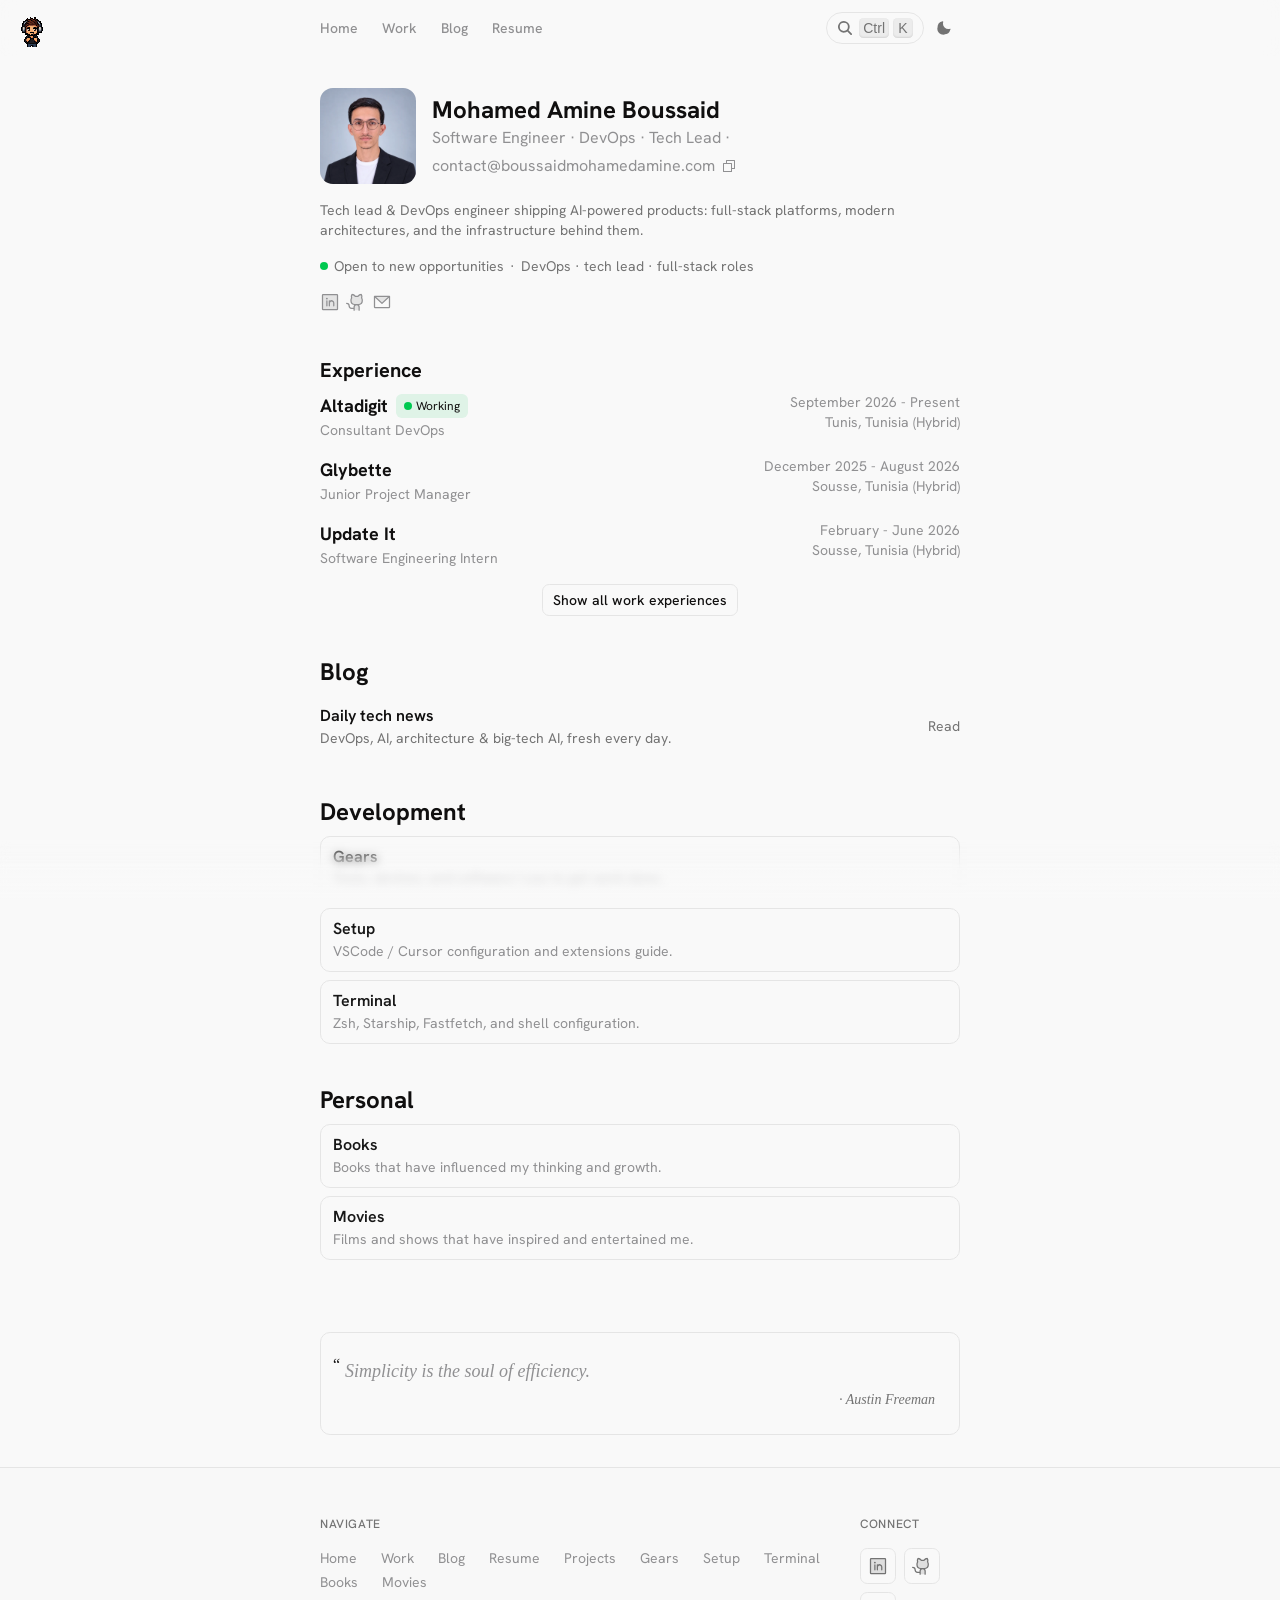
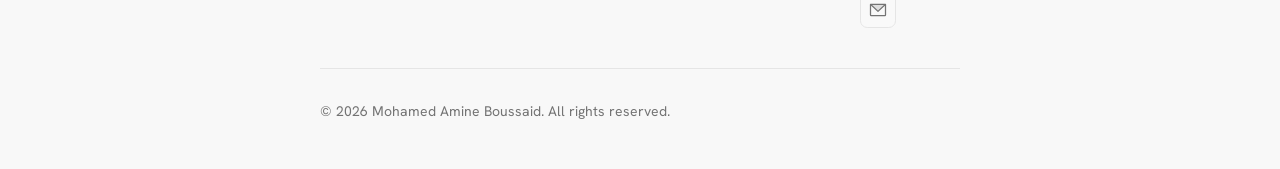
==== commit 389fe4e0: "Gears rebuild, CI/CD line, social tooltips, copy fix - Rebuilt gears sections deterministically: Dev" ====
--- a/index.html
+++ b/index.html
@@ -1,5 +1,5 @@
 <!DOCTYPE html>
 <html lang="en">
 <head><meta charset="utf-8"/><meta content="width=device-width, initial-scale=1" name="viewport"/><title>Mohamed Amine Boussaid - Software Engineer</title><meta content="Tech lead &amp; DevOps engineer shipping AI-powered products: full-stack platforms, modern architectures, and the infrastructure behind them." name="description"/><meta content="Mohamed Amine Boussaid, Boussaid, software engineer Tunisia, DevOps engineer, tech lead, full-stack developer, AI-powered products, Kubernetes, Docker, Proxmox, cloud architecture, portfolio, open to opportunities" name="keywords"/><meta content="index,follow" name="robots"/><link href="https://www.boussaidmohamedamine.com/" rel="canonical"/><meta content="Mohamed Amine Boussaid - Software Engineer" property="og:title"/><meta content="Tech lead & DevOps engineer shipping AI-powered products: full-stack platforms, modern architectures, and the infrastructure behind them." property="og:description"/><meta content="website" property="og:type"/><meta content="https://www.boussaidmohamedamine.com/" property="og:url"/><meta content="https://www.boussaidmohamedamine.com/assets/profile/og-card.png" property="og:image"/><meta content="1200" property="og:image:width"/><meta content="630" property="og:image:height"/><meta content="https://www.boussaidmohamedamine.com/assets/profile/og-card.png" name="twitter:image"/><meta content="summary_large_image" name="twitter:card"/><meta content="Mohamed Amine Boussaid - Software Engineer" name="twitter:title"/><meta content="Tech lead & DevOps engineer shipping AI-powered products: full-stack platforms, modern architectures, and the infrastructure behind them." name="twitter:description"/><meta content="Mohamed Amine Boussaid" name="author"/><link href="favicon.ico" rel="icon" sizes="any"/><link href="favicon-16x16.png" rel="icon" sizes="16x16" type="image/png"/><link href="favicon-32x32.png" rel="icon" sizes="32x32" type="image/png"/><link href="apple-touch-icon.png" rel="apple-touch-icon"/><link href="site.webmanifest" rel="manifest"/><link href="assets/css/fonts.css" rel="stylesheet"/><link href="assets/css/main.css" rel="stylesheet"/><script>try{if(localStorage.getItem('theme')==='dark')document.documentElement.classList.add('dark')}catch(e){}</script></head>
-<body class="hankengrotesk_a9d8294d-module__aGBq3a__className hankengrotesk_a9d8294d-module__aGBq3a__variable geist_a71539c9-module__T19VSG__variable geist_mono_8d43a2aa-module__8Li5zG__variable antialiased"><div></div><div data-site-chrome=""></div><header class="sticky top-0 z-50 w-full bg-background/95 backdrop-blur supports-backdrop-filter:bg-background/60" data-site-chrome=""><div class="container mx-auto max-w-2xl px-4 flex h-14 items-center justify-between"><nav class="flex items-center gap-6 text-sm font-medium"><a class="text-secondary transition-colors hover:text-primary" href="index.html">Home</a><a class="text-secondary transition-colors hover:text-primary" href="work.html">Work</a><a class="text-secondary transition-colors hover:text-primary" href="blog.html">Blog</a><a class="text-secondary transition-colors hover:text-primary" href="resume.html">Resume</a></nav><div class="flex items-center gap-1"><button aria-label="Open search (Ctrl+K)" class="group/button inline-flex shrink-0 items-center justify-center text-muted-foreground transition-all outline-none focus-visible:border-ring focus-visible:ring-3 focus-visible:ring-ring/50 active:scale-[0.98] disabled:pointer-events-none disabled:opacity-50 aria-invalid:border-destructive aria-invalid:ring-3 aria-invalid:ring-destructive/20 dark:aria-invalid:border-destructive/50 dark:aria-invalid:ring-destructive/40 [&amp;_svg]:pointer-events-none [&amp;_svg]:shrink-0 [&amp;_svg:not([class*='size-'])]:size-4 sm:border sm:bg-clip-padding sm:text-sm sm:font-medium sm:whitespace-nowrap sm:border-border sm:bg-background aria-expanded:bg-muted aria-expanded:text-foreground dark:sm:border-input dark:sm:bg-input/30 sm:h-8 sm:px-2.5 sm:in-data-[slot=button-group]:rounded-lg sm:has-data-[icon=inline-end]:pr-1.5 sm:has-data-[icon=inline-start]:pl-1.5 sm:gap-1.5 sm:rounded-full sm:shadow-none sm:hover:bg-background sm:hover:text-muted-foreground dark:sm:hover:bg-input/30" data-size="sm" data-slot="button" data-variant="outline" id="cmdk-open" type="button"><svg aria-hidden="true" fill="none" viewbox="0 0 16 16"><path clip-rule="evenodd" d="M10.278 11.514a5.824 5.824 0 1 1 1.235-1.235l3.209 3.208A.875.875 0 0 1 14.111 15a.875.875 0 0 1-.624-.278l-3.209-3.208Zm.623-4.69a4.077 4.077 0 1 1-8.154 0 4.077 4.077 0 0 1 8.154 0Z" fill="currentColor" fill-rule="evenodd"></path></svg><kbd class="items-center gap-1 hidden sm:flex" data-slot="kbd-group"><kbd class="pointer-events-none inline-flex h-5 w-fit min-w-6 items-center justify-center gap-1 rounded-sm px-1 font-sans text-sm/none font-normal text-muted-foreground select-none [&amp;_svg:not([class*='size-'])]:size-3 bg-black/5 shadow-[inset_0_-1px_2px] shadow-black/10 dark:bg-white/10 dark:shadow-white/10 in-data-[slot=tooltip-content]:bg-white/20 in-data-[slot=tooltip-content]:text-background in-data-[slot=tooltip-content]:shadow-white/20 dark:in-data-[slot=tooltip-content]:bg-black/10 dark:in-data-[slot=tooltip-content]:shadow-black/10 dark:in-data-[slot=tooltip-content]:text-shadow-xs" data-slot="kbd">Ctrl</kbd><kbd class="pointer-events-none inline-flex h-5 items-center justify-center gap-1 rounded-sm px-1 font-sans text-sm/none font-normal text-muted-foreground select-none [&amp;_svg:not([class*='size-'])]:size-3 bg-black/5 shadow-[inset_0_-1px_2px] shadow-black/10 dark:bg-white/10 dark:shadow-white/10 in-data-[slot=tooltip-content]:bg-white/20 in-data-[slot=tooltip-content]:text-background in-data-[slot=tooltip-content]:shadow-white/20 dark:in-data-[slot=tooltip-content]:bg-black/10 dark:in-data-[slot=tooltip-content]:shadow-black/10 dark:in-data-[slot=tooltip-content]:text-shadow-xs w-5 min-w-5" data-slot="kbd">K</kbd></kbd></button><button aria-label="Toggle theme" class="inline-flex size-8 items-center justify-center rounded-md text-muted-foreground transition-colors hover:text-primary" id="theme-toggle" type="button"><svg aria-hidden="true" class="icon-moon size-4" fill="currentColor" viewBox="0 0 256 256" xmlns="http://www.w3.org/2000/svg"><path d="M233.54,142.23a8,8,0,0,0-8-2,88.08,88.08,0,0,1-109.8-109.8,8,8,0,0,0-10-10A104.84,104.84,0,1,0,230.36,150.21,8,8,0,0,0,233.54,142.23ZM128,208A104,104,0,0,1,48.46,72.46,88.13,88.13,0,0,0,183.54,207.54,103.72,103.72,0,0,1,128,208Z"></path></svg><svg aria-hidden="true" class="icon-sun size-4 hidden" fill="currentColor" viewBox="0 0 256 256" xmlns="http://www.w3.org/2000/svg"><path d="M120,40V16a8,8,0,0,1,16,0V40a8,8,0,0,1-16,0Zm8,24a64,64,0,1,0,64,64A64.07,64.07,0,0,0,128,64Zm0,112a48,48,0,1,1,48-48A48.05,48.05,0,0,1,128,176ZM58.34,69.66a8,8,0,0,0,11.32-11.32l-16-16a8,8,0,0,0-11.32,11.32Zm0,116.68a8,8,0,0,0-11.32,11.32l16,16a8,8,0,0,0,11.32-11.32ZM192,72a8,8,0,0,0,5.66-2.34l16-16a8,8,0,0,0-11.32-11.32l-16,16A8,8,0,0,0,192,72Zm5.66,114.34a8,8,0,0,0-11.32,11.32l16,16a8,8,0,0,0,11.32-11.32ZM48,128a8,8,0,0,0-8-8H16a8,8,0,0,0,0,16h24A8,8,0,0,0,48,128Zm80,80a8,8,0,0,0-8,8v24a8,8,0,0,0,16,0V216A8,8,0,0,0,128,208Z"></path></svg></button></div></div></header><main><div class="space-y-10 pt-8"><div class="container mx-auto max-w-2xl px-4 undefined"><div class="flex flex-col gap-4"><div class="flex gap-4 items-center"><div data-oneko-dodge="true"><button aria-label="Avatar" id="mascot" oncontextmenu="return false" style="position:relative;display:block;flex-shrink:0;width:96px;height:96px;padding:0;border:0;background:transparent;appearance:none;cursor:pointer;user-select:none" type="button"><div aria-label="Mohamed Amine Boussaid" class="size-full rounded-2xl" role="img" style="background-image:url('assets/profile/boussaid-portrait.webp');background-size:cover;background-position:center;pointer-events:none"></div></button></div><div><h1 class="text-lg font-bold whitespace-nowrap sm:text-2xl">Mohamed Amine Boussaid</h1><p class="text-base text-secondary flex flex-wrap items-center gap-x-1 gap-y-1"><span>Software Engineer · DevOps · Tech Lead</span><span>·</span><span aria-label="Copy email" class="group inline-flex cursor-pointer items-center gap-1.5 text-secondary transition-colors focus-visible:outline-none focus-visible:ring-2 focus-visible:ring-ring focus-visible:ring-offset-2 group group-hover:text-primary" data-email="contact@boussaidmohamedamine.com" id="email-copy" role="button" tabindex="0"><span class="group-hover:text-primary hidden md:block"><a class="__cf_email__" href="mailto:contact@boussaidmohamedamine.com">contact@boussaidmohamedamine.com</a></span><span class="group-hover:text-primary block md:hidden">Email</span><span class="relative inline-flex size-4 shrink-0 items-center justify-center group-hover:text-primary"><svg aria-hidden="true" class="absolute inset-0 size-4 text-current transition-[opacity,transform] duration-200 ease-out opacity-100 scale-100" fill="currentColor" height="1em" viewbox="0 0 256 256" width="1em" xmlns="http://www.w3.org/2000/svg"><path d="M216,32H88a8,8,0,0,0-8,8V80H40a8,8,0,0,0-8,8V216a8,8,0,0,0,8,8H168a8,8,0,0,0,8-8V176h40a8,8,0,0,0,8-8V40A8,8,0,0,0,216,32ZM160,208H48V96H160Zm48-48H176V88a8,8,0,0,0-8-8H96V48H208Z"></path></svg><svg aria-hidden="true" class="absolute inset-0 size-4 transition-[opacity,transform] duration-200 ease-out opacity-0 scale-50" fill="currentColor" height="1em" viewbox="0 0 256 256" width="1em" xmlns="http://www.w3.org/2000/svg"><path d="M232.49,80.49l-128,128a12,12,0,0,1-17,0l-56-56a12,12,0,1,1,17-17L96,183,215.51,63.51a12,12,0,0,1,17,17Z"></path></svg></span></span></p></div></div><p class="text-sm text-muted-foreground max-w-xl">Tech lead &amp; DevOps engineer shipping AI-powered products: full-stack platforms, modern architectures, and the infrastructure behind them.</p><div id="S:0"><div class="flex items-center gap-3"><div class="flex min-w-0 flex-1 items-center gap-1.5 text-sm"><span class="size-2 shrink-0 rounded-full bg-green-500 animate-pulse"></span><span class="shrink-0 text-muted-foreground">Open to new opportunities</span><span class="shrink-0 text-muted-foreground"> · </span><a class="truncate text-muted-foreground transition-colors hover:text-primary" href="https://www.linkedin.com/in/boussaidmohamedamine/" rel="noopener noreferrer" target="_blank">DevOps · tech lead · full-stack roles</a></div></div></div><div class="flex flex-wrap my-0 gap-0.5"><a aria-label="LinkedIn" class="text-secondary flex items-center gap-2 transition-colors hover:text-primary" data-slot="tooltip-trigger" data-state="closed" href="https://www.linkedin.com/in/boussaidmohamedamine/" rel="noopener noreferrer" target="_blank" title="LinkedIn"><span aria-hidden="true" class="size-6"><svg class="size-5" fill="currentColor" height="1em" viewbox="0 0 256 256" width="1em" xmlns="http://www.w3.org/2000/svg"><path d="M224,40V216a8,8,0,0,1-8,8H40a8,8,0,0,1-8-8V40a8,8,0,0,1,8-8H216A8,8,0,0,1,224,40Z" opacity="0.2"></path><path d="M216,24H40A16,16,0,0,0,24,40V216a16,16,0,0,0,16,16H216a16,16,0,0,0,16-16V40A16,16,0,0,0,216,24Zm0,192H40V40H216V216ZM96,112v64a8,8,0,0,1-16,0V112a8,8,0,0,1,16,0Zm88,28v36a8,8,0,0,1-16,0V140a20,20,0,0,0-40,0v36a8,8,0,0,1-16,0V112a8,8,0,0,1,15.79-1.78A36,36,0,0,1,184,140ZM100,84A12,12,0,1,1,88,72,12,12,0,0,1,100,84Z"></path></svg></span><span class="sr-only">LinkedIn</span></a><a aria-label="Github" class="text-secondary flex items-center gap-2 transition-colors hover:text-primary" data-slot="tooltip-trigger" data-state="closed" href="https://github.com/Boussaid001" rel="noopener noreferrer" target="_blank" title="Github"><span aria-hidden="true" class="size-6"><svg class="size-5" fill="currentColor" height="1em" viewbox="0 0 256 256" width="1em" xmlns="http://www.w3.org/2000/svg"><path d="M208,104v8a48,48,0,0,1-48,48H136a32,32,0,0,1,32,32v40H104V192a32,32,0,0,1,32-32H112a48,48,0,0,1-48-48v-8a49.28,49.28,0,0,1,8.51-27.3A51.92,51.92,0,0,1,76,32a52,52,0,0,1,43.83,24h32.34A52,52,0,0,1,196,32a51.92,51.92,0,0,1,3.49,44.7A49.28,49.28,0,0,1,208,104Z" opacity="0.2"></path><path d="M208.3,75.68A59.74,59.74,0,0,0,202.93,28,8,8,0,0,0,196,24a59.75,59.75,0,0,0-48,24H124A59.75,59.75,0,0,0,76,24a8,8,0,0,0-6.93,4,59.78,59.78,0,0,0-5.38,47.68A58.14,58.14,0,0,0,56,104v8a56.06,56.06,0,0,0,48.44,55.47A39.8,39.8,0,0,0,96,192v8H72a24,24,0,0,1-24-24A40,40,0,0,0,8,136a8,8,0,0,0,0,16,24,24,0,0,1,24,24,40,40,0,0,0,40,40H96v16a8,8,0,0,0,16,0V192a24,24,0,0,1,48,0v40a8,8,0,0,0,16,0V192a39.8,39.8,0,0,0-8.44-24.53A56.06,56.06,0,0,0,216,112v-8A58,58,0,0,0,208.3,75.68ZM200,112a40,40,0,0,1-40,40H112a40,40,0,0,1-40-40v-8a41.74,41.74,0,0,1,6.9-22.48A8,8,0,0,0,80,73.83a43.81,43.81,0,0,1,.79-33.58,43.88,43.88,0,0,1,32.32,20.06A8,8,0,0,0,119.82,64h32.35a8,8,0,0,0,6.74-3.69,43.87,43.87,0,0,1,32.32-20.06A43.81,43.81,0,0,1,192,73.83a8.09,8.09,0,0,0,1,7.65A41.76,41.76,0,0,1,200,104Z"></path></svg></span><span class="sr-only">Github</span></a><a aria-label="Website" class="flex size-9 items-center justify-center rounded-lg border border-border bg-background text-muted-foreground transition-colors hover:bg-muted hover:text-primary" href="https://www.boussaidmohamedamine.com" rel="noopener noreferrer" target="_blank"><svg class="size-5" fill="none" stroke="currentColor" stroke-width="18" viewBox="0 0 256 256" xmlns="http://www.w3.org/2000/svg"><circle cx="128" cy="128" r="104"/><ellipse cx="128" cy="128" rx="48" ry="104"/><line x1="28" y1="128" x2="228" y2="128"/></svg></a><a aria-label="Email" class="text-secondary flex items-center gap-2 transition-colors hover:text-primary" data-slot="tooltip-trigger" data-state="closed" href="mailto:contact@boussaidmohamedamine.com" rel="noopener noreferrer" target="_blank" title="Email"><span aria-hidden="true" class="size-6"><svg class="size-5" fill="currentColor" height="1em" viewbox="0 0 256 256" width="1em" xmlns="http://www.w3.org/2000/svg"><path d="M224,56l-96,88L32,56Z" opacity="0.2"></path><path d="M224,48H32a8,8,0,0,0-8,8V192a16,16,0,0,0,16,16H216a16,16,0,0,0,16-16V56A8,8,0,0,0,224,48ZM203.43,64,128,133.15,52.57,64ZM216,192H40V74.19l82.59,75.71a8,8,0,0,0,10.82,0L216,74.19V192Z"></path></svg></span><span class="sr-only">Email</span></a></div></div></div><div class="container mx-auto max-w-2xl px-4 undefined"><section class="space-y-2"><div class="animate-in-up-on-view"><h2 class="text-xl font-bold">Experience</h2></div><div class="flex flex-col gap-4"><div class="animate-in-up-on-view" style="animation-delay:0.05s"><div data-slot="collapsible" data-state="closed"><div class="group/card flex flex-row flex-nowrap items-start justify-between gap-3"><div class="flex min-w-0 flex-1 flex-col"><div class="flex flex-wrap items-center gap-2"><h3 class="text-lg font-bold blur-none">Altadigit</h3><div class="flex items-center gap-1 rounded-md border-green-300 bg-green-500/10 px-2 py-1 text-xs"><div class="size-2 rounded-full bg-green-500 animate-pulse"></div><span>Working</span></div></div><p class="text-sm text-secondary">Consultant DevOps</p></div><div class="flex shrink-0 flex-col text-right text-sm text-secondary min-w-[88px] md:min-w-[140px]"><p class="md:hidden">Sep 26 - Present</p><p class="hidden md:block">September 2026 - Present</p><p class="md:hidden">Tunis, TN</p><p class="hidden md:block">Tunis, Tunisia (Hybrid)</p></div></div></div></div><div class="animate-in-up-on-view" style="animation-delay:0.1s"><div data-slot="collapsible" data-state="closed"><div class="group/card flex flex-row flex-nowrap items-start justify-between gap-3"><div class="flex min-w-0 flex-1 flex-col"><div class="flex flex-wrap items-center gap-2"><h3 class="text-lg font-bold blur-none">Glybette</h3></div><p class="text-sm text-secondary">Junior Project Manager</p></div><div class="flex shrink-0 flex-col text-right text-sm text-secondary min-w-[88px] md:min-w-[140px]"><p class="md:hidden">Dec 25 - Aug 26</p><p class="hidden md:block">December 2025 - August 2026</p><p class="md:hidden">Sousse, TN</p><p class="hidden md:block">Sousse, Tunisia (Hybrid)</p></div></div></div></div><div class="animate-in-up-on-view" style="animation-delay:0.15s"><div data-slot="collapsible" data-state="closed"><div class="group/card flex flex-row flex-nowrap items-start justify-between gap-3"><div class="flex min-w-0 flex-1 flex-col"><div class="flex flex-wrap items-center gap-2"><h3 class="text-lg font-bold blur-none">Update It</h3></div><p class="text-sm text-secondary">Software Engineering Intern</p></div><div class="flex shrink-0 flex-col text-right text-sm text-secondary min-w-[88px] md:min-w-[140px]"><p class="md:hidden">Feb - Jun 26</p><p class="hidden md:block">February - June 2026</p><p class="md:hidden">Sousse, TN</p><p class="hidden md:block">Sousse, Tunisia (Hybrid)</p></div></div></div></div></div><div class="animate-in-up-on-view flex justify-center pt-2" style="animation-delay:0.2s"><a class="group/button inline-flex shrink-0 items-center justify-center rounded-lg border bg-clip-padding text-sm font-medium whitespace-nowrap transition-all outline-none select-none focus-visible:border-ring focus-visible:ring-3 focus-visible:ring-ring/50 disabled:pointer-events-none disabled:opacity-50 aria-invalid:border-destructive aria-invalid:ring-3 aria-invalid:ring-destructive/20 dark:aria-invalid:border-destructive/50 dark:aria-invalid:ring-destructive/40 [&amp;_svg]:pointer-events-none [&amp;_svg]:shrink-0 [&amp;_svg:not([class*='size-'])]:size-4 border-border bg-background hover:bg-muted hover:text-foreground aria-expanded:bg-muted aria-expanded:text-foreground dark:border-input dark:bg-input/30 dark:hover:bg-input/50 h-8 gap-1.5 px-2.5 has-data-[icon=inline-end]:pr-2 has-data-[icon=inline-start]:pl-2 text-sm font-medium" data-size="default" data-slot="button" data-variant="outline" href="work.html">Show all work experiences</a></div></section></div><div class="container mx-auto max-w-2xl px-4 undefined"><section class="space-y-2"><div class="animate-in-up-on-view"><h2 class="text-2xl font-bold">Blog</h2></div><div class="animate-in-up-on-view"><a class="group flex items-center justify-between py-2" href="blog.html"><div><p class="font-semibold group-hover:text-primary transition-colors">Daily tech news</p><p class="text-sm text-muted-foreground">DevOps, AI, architecture &amp; big-tech AI, fresh every day.</p></div><span class="text-sm text-muted-foreground group-hover:text-primary transition-colors">Read</span></a></div></section></div><div class="container mx-auto max-w-2xl px-4 undefined"><section class="space-y-2"><div class="animate-in-up-on-view"><h2 class="text-2xl font-bold">Development</h2></div><div class="flex flex-col gap-2"><div class="animate-in-up-on-view" style="animation-delay:0.05s"><a class="group flex flex-row items-center justify-between gap-3 rounded-xl border border-border bg-card px-3 py-2.5 no-underline transition-colors hover:bg-muted/60" href="gears.html"><div class="min-w-0 flex-1 space-y-0.5"><h3 class="text-base font-semibold leading-tight text-primary transition-colors group-hover:text-primary">Gears</h3><p class="line-clamp-2 text-xs text-secondary sm:text-sm">Tools, devices, and software I use to get work done.</p></div><span class="inline-flex shrink-0 opacity-0 transition-opacity group-hover:opacity-100"><svg class="size-4 text-muted-foreground transition-transform group-hover:translate-x-0.5 group-hover:-translate-y-0.5" fill="currentColor" height="1em" viewbox="0 0 256 256" width="1em" xmlns="http://www.w3.org/2000/svg"><path d="M221.66,133.66l-72,72a8,8,0,0,1-11.32-11.32L196.69,136H40a8,8,0,0,1,0-16H196.69L138.34,61.66a8,8,0,0,1,11.32-11.32l72,72A8,8,0,0,1,221.66,133.66Z"></path></svg></span></a></div><div class="animate-in-up-on-view" style="animation-delay:0.1s"><a class="group flex flex-row items-center justify-between gap-3 rounded-xl border border-border bg-card px-3 py-2.5 no-underline transition-colors hover:bg-muted/60" href="setup.html"><div class="min-w-0 flex-1 space-y-0.5"><h3 class="text-base font-semibold leading-tight text-primary transition-colors group-hover:text-primary">Setup</h3><p class="line-clamp-2 text-xs text-secondary sm:text-sm">VSCode / Cursor configuration and extensions guide.</p></div><span class="inline-flex shrink-0 opacity-0 transition-opacity group-hover:opacity-100"><svg class="size-4 text-muted-foreground transition-transform group-hover:translate-x-0.5 group-hover:-translate-y-0.5" fill="currentColor" height="1em" viewbox="0 0 256 256" width="1em" xmlns="http://www.w3.org/2000/svg"><path d="M221.66,133.66l-72,72a8,8,0,0,1-11.32-11.32L196.69,136H40a8,8,0,0,1,0-16H196.69L138.34,61.66a8,8,0,0,1,11.32-11.32l72,72A8,8,0,0,1,221.66,133.66Z"></path></svg></span></a></div><div class="animate-in-up-on-view" style="animation-delay:0.15000000000000002s"><a class="group flex flex-row items-center justify-between gap-3 rounded-xl border border-border bg-card px-3 py-2.5 no-underline transition-colors hover:bg-muted/60" href="terminal.html"><div class="min-w-0 flex-1 space-y-0.5"><h3 class="text-base font-semibold leading-tight text-primary transition-colors group-hover:text-primary">Terminal</h3><p class="line-clamp-2 text-xs text-secondary sm:text-sm">Zsh, Starship, Fastfetch, and shell configuration.</p></div><span class="inline-flex shrink-0 opacity-0 transition-opacity group-hover:opacity-100"><svg class="size-4 text-muted-foreground transition-transform group-hover:translate-x-0.5 group-hover:-translate-y-0.5" fill="currentColor" height="1em" viewbox="0 0 256 256" width="1em" xmlns="http://www.w3.org/2000/svg"><path d="M221.66,133.66l-72,72a8,8,0,0,1-11.32-11.32L196.69,136H40a8,8,0,0,1,0-16H196.69L138.34,61.66a8,8,0,0,1,11.32-11.32l72,72A8,8,0,0,1,221.66,133.66Z"></path></svg></span></a></div></div></section></div><div class="container mx-auto max-w-2xl px-4 undefined"><section class="space-y-2"><div class="animate-in-up-on-view"><h2 class="text-2xl font-bold">Personal</h2></div><div class="flex flex-col gap-2"><div class="animate-in-up-on-view" style="animation-delay:0.05s"><a class="group flex flex-row items-center justify-between gap-3 rounded-xl border border-border bg-card px-3 py-2.5 no-underline transition-colors hover:bg-muted/60" href="books.html"><div class="min-w-0 flex-1 space-y-0.5"><h3 class="text-base font-semibold leading-tight text-primary transition-colors group-hover:text-primary">Books</h3><p class="line-clamp-2 text-xs text-secondary sm:text-sm">Books that have influenced my thinking and growth.</p></div><span class="inline-flex shrink-0 opacity-0 transition-opacity group-hover:opacity-100"><svg class="size-4 text-muted-foreground transition-transform group-hover:translate-x-0.5 group-hover:-translate-y-0.5" fill="currentColor" height="1em" viewbox="0 0 256 256" width="1em" xmlns="http://www.w3.org/2000/svg"><path d="M221.66,133.66l-72,72a8,8,0,0,1-11.32-11.32L196.69,136H40a8,8,0,0,1,0-16H196.69L138.34,61.66a8,8,0,0,1,11.32-11.32l72,72A8,8,0,0,1,221.66,133.66Z"></path></svg></span></a></div><div class="animate-in-up-on-view" style="animation-delay:0.1s"><a class="group flex flex-row items-center justify-between gap-3 rounded-xl border border-border bg-card px-3 py-2.5 no-underline transition-colors hover:bg-muted/60" href="movies.html"><div class="min-w-0 flex-1 space-y-0.5"><h3 class="text-base font-semibold leading-tight text-primary transition-colors group-hover:text-primary">Movies</h3><p class="line-clamp-2 text-xs text-secondary sm:text-sm">Films and shows that have inspired and entertained me.</p></div><span class="inline-flex shrink-0 opacity-0 transition-opacity group-hover:opacity-100"><svg class="size-4 text-muted-foreground transition-transform group-hover:translate-x-0.5 group-hover:-translate-y-0.5" fill="currentColor" height="1em" viewbox="0 0 256 256" width="1em" xmlns="http://www.w3.org/2000/svg"><path d="M221.66,133.66l-72,72a8,8,0,0,1-11.32-11.32L196.69,136H40a8,8,0,0,1,0-16H196.69L138.34,61.66a8,8,0,0,1,11.32-11.32l72,72A8,8,0,0,1,221.66,133.66Z"></path></svg></span></a></div></div></section></div><div class="container mx-auto max-w-2xl px-4 py-8"><div id="quote-card"></div></div></div></main><div class="pointer-events-none fixed inset-x-0 bottom-0 z-10 h-[60px] select-none bg-gradient-to-t from-background to-transparent opacity-100 backdrop-blur-[5px] [mask-image:linear-gradient(to_top,black_50%,transparent)] [-webkit-mask-image:linear-gradient(to_top,black_50%,transparent)] dark:[mask-image:linear-gradient(to_top,black_50%,transparent)] dark:[-webkit-mask-image:linear-gradient(to_top,black_50%,transparent)]" data-site-chrome="" style="user-select:none"></div><footer class="border-t border-border bg-muted/30" data-site-chrome=""><div class="container mx-auto max-w-2xl px-4 py-12"><div class="flex flex-col gap-10 sm:flex-row sm:items-start sm:justify-between sm:gap-8"><div class="flex flex-col gap-4"><p class="text-xs font-medium uppercase tracking-wider text-muted-foreground">Navigate</p><nav class="flex flex-wrap gap-x-6 gap-y-1"><a class="text-sm text-secondary transition-colors hover:text-primary" href="index.html">Home</a><a class="text-sm text-secondary transition-colors hover:text-primary" href="work.html">Work</a><a class="text-sm text-secondary transition-colors hover:text-primary" href="blog.html">Blog</a><a class="text-sm text-secondary transition-colors hover:text-primary" href="resume.html">Resume</a><a class="text-sm text-secondary transition-colors hover:text-primary" href="projects.html">Projects</a><a class="text-sm text-secondary transition-colors hover:text-primary" href="gears.html">Gears</a><a class="text-sm text-secondary transition-colors hover:text-primary" href="setup.html">Setup</a><a class="text-sm text-secondary transition-colors hover:text-primary" href="terminal.html">Terminal</a><a class="text-sm text-secondary transition-colors hover:text-primary" href="books.html">Books</a><a class="text-sm text-secondary transition-colors hover:text-primary" href="movies.html">Movies</a></nav></div><div class="flex flex-col gap-4"><p class="text-xs font-medium uppercase tracking-wider text-muted-foreground">Connect</p><div class="flex flex-wrap gap-2"><a aria-label="LinkedIn" class="flex size-9 items-center justify-center rounded-lg border border-border bg-background text-muted-foreground transition-colors hover:bg-muted hover:text-primary" href="https://www.linkedin.com/in/boussaidmohamedamine/" rel="noopener noreferrer" target="_blank"><svg class="size-5" fill="currentColor" height="1em" viewbox="0 0 256 256" width="1em" xmlns="http://www.w3.org/2000/svg"><path d="M224,40V216a8,8,0,0,1-8,8H40a8,8,0,0,1-8-8V40a8,8,0,0,1,8-8H216A8,8,0,0,1,224,40Z" opacity="0.2"></path><path d="M216,24H40A16,16,0,0,0,24,40V216a16,16,0,0,0,16,16H216a16,16,0,0,0,16-16V40A16,16,0,0,0,216,24Zm0,192H40V40H216V216ZM96,112v64a8,8,0,0,1-16,0V112a8,8,0,0,1,16,0Zm88,28v36a8,8,0,0,1-16,0V140a20,20,0,0,0-40,0v36a8,8,0,0,1-16,0V112a8,8,0,0,1,15.79-1.78A36,36,0,0,1,184,140ZM100,84A12,12,0,1,1,88,72,12,12,0,0,1,100,84Z"></path></svg></a><a aria-label="Github" class="flex size-9 items-center justify-center rounded-lg border border-border bg-background text-muted-foreground transition-colors hover:bg-muted hover:text-primary" href="https://github.com/Boussaid001" rel="noopener noreferrer" target="_blank"><svg class="size-5" fill="currentColor" height="1em" viewbox="0 0 256 256" width="1em" xmlns="http://www.w3.org/2000/svg"><path d="M208,104v8a48,48,0,0,1-48,48H136a32,32,0,0,1,32,32v40H104V192a32,32,0,0,1,32-32H112a48,48,0,0,1-48-48v-8a49.28,49.28,0,0,1,8.51-27.3A51.92,51.92,0,0,1,76,32a52,52,0,0,1,43.83,24h32.34A52,52,0,0,1,196,32a51.92,51.92,0,0,1,3.49,44.7A49.28,49.28,0,0,1,208,104Z" opacity="0.2"></path><path d="M208.3,75.68A59.74,59.74,0,0,0,202.93,28,8,8,0,0,0,196,24a59.75,59.75,0,0,0-48,24H124A59.75,59.75,0,0,0,76,24a8,8,0,0,0-6.93,4,59.78,59.78,0,0,0-5.38,47.68A58.14,58.14,0,0,0,56,104v8a56.06,56.06,0,0,0,48.44,55.47A39.8,39.8,0,0,0,96,192v8H72a24,24,0,0,1-24-24A40,40,0,0,0,8,136a8,8,0,0,0,0,16,24,24,0,0,1,24,24,40,40,0,0,0,40,40H96v16a8,8,0,0,0,16,0V192a24,24,0,0,1,48,0v40a8,8,0,0,0,16,0V192a39.8,39.8,0,0,0-8.44-24.53A56.06,56.06,0,0,0,216,112v-8A58,58,0,0,0,208.3,75.68ZM200,112a40,40,0,0,1-40,40H112a40,40,0,0,1-40-40v-8a41.74,41.74,0,0,1,6.9-22.48A8,8,0,0,0,80,73.83a43.81,43.81,0,0,1,.79-33.58,43.88,43.88,0,0,1,32.32,20.06A8,8,0,0,0,119.82,64h32.35a8,8,0,0,0,6.74-3.69,43.87,43.87,0,0,1,32.32-20.06A43.81,43.81,0,0,1,192,73.83a8.09,8.09,0,0,0,1,7.65A41.76,41.76,0,0,1,200,104Z"></path></svg></a><a aria-label="Website" class="flex size-9 items-center justify-center rounded-lg border border-border bg-background text-muted-foreground transition-colors hover:bg-muted hover:text-primary" href="https://www.boussaidmohamedamine.com" rel="noopener noreferrer" target="_blank"><svg class="size-5" fill="none" stroke="currentColor" stroke-width="18" viewBox="0 0 256 256" xmlns="http://www.w3.org/2000/svg"><circle cx="128" cy="128" r="104"/><ellipse cx="128" cy="128" rx="48" ry="104"/><line x1="28" y1="128" x2="228" y2="128"/></svg></a><a aria-label="Email" class="flex size-9 items-center justify-center rounded-lg border border-border bg-background text-muted-foreground transition-colors hover:bg-muted hover:text-primary" href="mailto:contact@boussaidmohamedamine.com" rel="noopener noreferrer" target="_blank"><svg class="size-5" fill="currentColor" height="1em" viewbox="0 0 256 256" width="1em" xmlns="http://www.w3.org/2000/svg"><path d="M224,56l-96,88L32,56Z" opacity="0.2"></path><path d="M224,48H32a8,8,0,0,0-8,8V192a16,16,0,0,0,16,16H216a16,16,0,0,0,16-16V56A8,8,0,0,0,224,48ZM203.43,64,128,133.15,52.57,64ZM216,192H40V74.19l82.59,75.71a8,8,0,0,0,10.82,0L216,74.19V192Z"></path></svg></a></div></div></div><div class="mt-10 flex flex-col items-center justify-between gap-2 border-t border-border pt-8 sm:flex-row sm:items-center sm:gap-4"><p class="text-sm text-muted-foreground">© 2026 Mohamed Amine Boussaid. All rights reserved.</p></div></div></footer><section aria-atomic="false" aria-label="Notifications alt+T" aria-live="polite" aria-relevant="additions text" tabindex="-1"></section><script>window.ONEKO_BASE='assets/oneko/';</script><script defer src="assets/js/site.js"></script><script defer src="assets/oneko/oneko.js"></script></body>
+<body class="hankengrotesk_a9d8294d-module__aGBq3a__className hankengrotesk_a9d8294d-module__aGBq3a__variable geist_a71539c9-module__T19VSG__variable geist_mono_8d43a2aa-module__8Li5zG__variable antialiased"><div></div><div data-site-chrome=""></div><header class="sticky top-0 z-50 w-full bg-background/95 backdrop-blur supports-backdrop-filter:bg-background/60" data-site-chrome=""><div class="container mx-auto max-w-2xl px-4 flex h-14 items-center justify-between"><nav class="flex items-center gap-6 text-sm font-medium"><a class="text-secondary transition-colors hover:text-primary" href="index.html">Home</a><a class="text-secondary transition-colors hover:text-primary" href="work.html">Work</a><a class="text-secondary transition-colors hover:text-primary" href="blog.html">Blog</a><a class="text-secondary transition-colors hover:text-primary" href="resume.html">Resume</a></nav><div class="flex items-center gap-1"><button aria-label="Open search (Ctrl+K)" class="group/button inline-flex shrink-0 items-center justify-center text-muted-foreground transition-all outline-none focus-visible:border-ring focus-visible:ring-3 focus-visible:ring-ring/50 active:scale-[0.98] disabled:pointer-events-none disabled:opacity-50 aria-invalid:border-destructive aria-invalid:ring-3 aria-invalid:ring-destructive/20 dark:aria-invalid:border-destructive/50 dark:aria-invalid:ring-destructive/40 [&amp;_svg]:pointer-events-none [&amp;_svg]:shrink-0 [&amp;_svg:not([class*='size-'])]:size-4 sm:border sm:bg-clip-padding sm:text-sm sm:font-medium sm:whitespace-nowrap sm:border-border sm:bg-background aria-expanded:bg-muted aria-expanded:text-foreground dark:sm:border-input dark:sm:bg-input/30 sm:h-8 sm:px-2.5 sm:in-data-[slot=button-group]:rounded-lg sm:has-data-[icon=inline-end]:pr-1.5 sm:has-data-[icon=inline-start]:pl-1.5 sm:gap-1.5 sm:rounded-full sm:shadow-none sm:hover:bg-background sm:hover:text-muted-foreground dark:sm:hover:bg-input/30" data-size="sm" data-slot="button" data-variant="outline" id="cmdk-open" type="button"><svg aria-hidden="true" fill="none" viewbox="0 0 16 16"><path clip-rule="evenodd" d="M10.278 11.514a5.824 5.824 0 1 1 1.235-1.235l3.209 3.208A.875.875 0 0 1 14.111 15a.875.875 0 0 1-.624-.278l-3.209-3.208Zm.623-4.69a4.077 4.077 0 1 1-8.154 0 4.077 4.077 0 0 1 8.154 0Z" fill="currentColor" fill-rule="evenodd"></path></svg><kbd class="items-center gap-1 hidden sm:flex" data-slot="kbd-group"><kbd class="pointer-events-none inline-flex h-5 w-fit min-w-6 items-center justify-center gap-1 rounded-sm px-1 font-sans text-sm/none font-normal text-muted-foreground select-none [&amp;_svg:not([class*='size-'])]:size-3 bg-black/5 shadow-[inset_0_-1px_2px] shadow-black/10 dark:bg-white/10 dark:shadow-white/10 in-data-[slot=tooltip-content]:bg-white/20 in-data-[slot=tooltip-content]:text-background in-data-[slot=tooltip-content]:shadow-white/20 dark:in-data-[slot=tooltip-content]:bg-black/10 dark:in-data-[slot=tooltip-content]:shadow-black/10 dark:in-data-[slot=tooltip-content]:text-shadow-xs" data-slot="kbd">Ctrl</kbd><kbd class="pointer-events-none inline-flex h-5 items-center justify-center gap-1 rounded-sm px-1 font-sans text-sm/none font-normal text-muted-foreground select-none [&amp;_svg:not([class*='size-'])]:size-3 bg-black/5 shadow-[inset_0_-1px_2px] shadow-black/10 dark:bg-white/10 dark:shadow-white/10 in-data-[slot=tooltip-content]:bg-white/20 in-data-[slot=tooltip-content]:text-background in-data-[slot=tooltip-content]:shadow-white/20 dark:in-data-[slot=tooltip-content]:bg-black/10 dark:in-data-[slot=tooltip-content]:shadow-black/10 dark:in-data-[slot=tooltip-content]:text-shadow-xs w-5 min-w-5" data-slot="kbd">K</kbd></kbd></button><button aria-label="Toggle theme" class="inline-flex size-8 items-center justify-center rounded-md text-muted-foreground transition-colors hover:text-primary" id="theme-toggle" type="button"><svg aria-hidden="true" class="icon-moon size-4" fill="currentColor" viewBox="0 0 256 256" xmlns="http://www.w3.org/2000/svg"><path d="M233.54,142.23a8,8,0,0,0-8-2,88.08,88.08,0,0,1-109.8-109.8,8,8,0,0,0-10-10A104.84,104.84,0,1,0,230.36,150.21,8,8,0,0,0,233.54,142.23ZM128,208A104,104,0,0,1,48.46,72.46,88.13,88.13,0,0,0,183.54,207.54,103.72,103.72,0,0,1,128,208Z"></path></svg><svg aria-hidden="true" class="icon-sun size-4 hidden" fill="currentColor" viewBox="0 0 256 256" xmlns="http://www.w3.org/2000/svg"><path d="M120,40V16a8,8,0,0,1,16,0V40a8,8,0,0,1-16,0Zm8,24a64,64,0,1,0,64,64A64.07,64.07,0,0,0,128,64Zm0,112a48,48,0,1,1,48-48A48.05,48.05,0,0,1,128,176ZM58.34,69.66a8,8,0,0,0,11.32-11.32l-16-16a8,8,0,0,0-11.32,11.32Zm0,116.68a8,8,0,0,0-11.32,11.32l16,16a8,8,0,0,0,11.32-11.32ZM192,72a8,8,0,0,0,5.66-2.34l16-16a8,8,0,0,0-11.32-11.32l-16,16A8,8,0,0,0,192,72Zm5.66,114.34a8,8,0,0,0-11.32,11.32l16,16a8,8,0,0,0,11.32-11.32ZM48,128a8,8,0,0,0-8-8H16a8,8,0,0,0,0,16h24A8,8,0,0,0,48,128Zm80,80a8,8,0,0,0-8,8v24a8,8,0,0,0,16,0V216A8,8,0,0,0,128,208Z"></path></svg></button></div></div></header><main><div class="space-y-10 pt-8"><div class="container mx-auto max-w-2xl px-4 undefined"><div class="flex flex-col gap-4"><div class="flex gap-4 items-center"><div data-oneko-dodge="true"><button aria-label="Avatar" id="mascot" oncontextmenu="return false" style="position:relative;display:block;flex-shrink:0;width:96px;height:96px;padding:0;border:0;background:transparent;appearance:none;cursor:pointer;user-select:none" type="button"><div aria-label="Mohamed Amine Boussaid" class="size-full rounded-2xl" role="img" style="background-image:url('assets/profile/boussaid-portrait.webp');background-size:cover;background-position:center;pointer-events:none"></div></button></div><div><h1 class="text-lg font-bold whitespace-nowrap sm:text-2xl">Mohamed Amine Boussaid</h1><p class="text-base text-secondary flex flex-wrap items-center gap-x-1 gap-y-1"><span>Software Engineer · DevOps · Tech Lead</span><span>·</span><span aria-label="Copy email" class="group inline-flex cursor-pointer items-center gap-1.5 text-secondary transition-colors focus-visible:outline-none focus-visible:ring-2 focus-visible:ring-ring focus-visible:ring-offset-2 group group-hover:text-primary" data-email="contact@boussaidmohamedamine.com" id="email-copy" role="button" tabindex="0"><span class="group-hover:text-primary hidden md:block"><a class="__cf_email__" href="mailto:contact@boussaidmohamedamine.com">contact@boussaidmohamedamine.com</a></span><span class="group-hover:text-primary block md:hidden">Email</span><span class="relative inline-flex size-4 shrink-0 items-center justify-center group-hover:text-primary"><svg aria-hidden="true" class="absolute inset-0 size-4 text-current transition-[opacity,transform] duration-200 ease-out opacity-100 scale-100" fill="currentColor" height="1em" viewbox="0 0 256 256" width="1em" xmlns="http://www.w3.org/2000/svg"><path d="M216,32H88a8,8,0,0,0-8,8V80H40a8,8,0,0,0-8,8V216a8,8,0,0,0,8,8H168a8,8,0,0,0,8-8V176h40a8,8,0,0,0,8-8V40A8,8,0,0,0,216,32ZM160,208H48V96H160Zm48-48H176V88a8,8,0,0,0-8-8H96V48H208Z"></path></svg><svg aria-hidden="true" class="absolute inset-0 size-4 transition-[opacity,transform] duration-200 ease-out opacity-0 scale-50" fill="currentColor" height="1em" viewbox="0 0 256 256" width="1em" xmlns="http://www.w3.org/2000/svg"><path d="M232.49,80.49l-128,128a12,12,0,0,1-17,0l-56-56a12,12,0,1,1,17-17L96,183,215.51,63.51a12,12,0,0,1,17,17Z"></path></svg></span></span></p></div></div><p class="text-sm text-muted-foreground max-w-xl">Tech lead &amp; DevOps engineer shipping AI-powered products: full-stack platforms, modern architectures, and the infrastructure behind them.</p><div id="S:0"><div class="flex items-center gap-3"><div class="flex min-w-0 flex-1 items-center gap-1.5 text-sm"><span class="size-2 shrink-0 rounded-full bg-green-500 animate-pulse"></span><span class="shrink-0 text-muted-foreground">Open to new opportunities</span><span class="shrink-0 text-muted-foreground"> · </span><a class="truncate text-muted-foreground transition-colors hover:text-primary" href="https://www.linkedin.com/in/boussaidmohamedamine/" rel="noopener noreferrer" target="_blank">DevOps · tech lead · full-stack roles</a></div></div></div><div class="flex flex-wrap my-0 gap-0.5"><a aria-label="LinkedIn" class="text-secondary flex items-center gap-2 transition-colors hover:text-primary" data-slot="tooltip-trigger" data-state="closed" href="https://www.linkedin.com/in/boussaidmohamedamine/" rel="noopener noreferrer" target="_blank" title="LinkedIn" data-tooltip="Follow me on LinkedIn"><span aria-hidden="true" class="size-6"><svg class="size-5" fill="currentColor" height="1em" viewbox="0 0 256 256" width="1em" xmlns="http://www.w3.org/2000/svg"><path d="M224,40V216a8,8,0,0,1-8,8H40a8,8,0,0,1-8-8V40a8,8,0,0,1,8-8H216A8,8,0,0,1,224,40Z" opacity="0.2"></path><path d="M216,24H40A16,16,0,0,0,24,40V216a16,16,0,0,0,16,16H216a16,16,0,0,0,16-16V40A16,16,0,0,0,216,24Zm0,192H40V40H216V216ZM96,112v64a8,8,0,0,1-16,0V112a8,8,0,0,1,16,0Zm88,28v36a8,8,0,0,1-16,0V140a20,20,0,0,0-40,0v36a8,8,0,0,1-16,0V112a8,8,0,0,1,15.79-1.78A36,36,0,0,1,184,140ZM100,84A12,12,0,1,1,88,72,12,12,0,0,1,100,84Z"></path></svg></span><span class="sr-only">LinkedIn</span></a><a aria-label="Github" class="text-secondary flex items-center gap-2 transition-colors hover:text-primary" data-slot="tooltip-trigger" data-state="closed" href="https://github.com/Boussaid001" rel="noopener noreferrer" target="_blank" title="Github" data-tooltip="Follow me on GitHub"><span aria-hidden="true" class="size-6"><svg class="size-5" fill="currentColor" height="1em" viewbox="0 0 256 256" width="1em" xmlns="http://www.w3.org/2000/svg"><path d="M208,104v8a48,48,0,0,1-48,48H136a32,32,0,0,1,32,32v40H104V192a32,32,0,0,1,32-32H112a48,48,0,0,1-48-48v-8a49.28,49.28,0,0,1,8.51-27.3A51.92,51.92,0,0,1,76,32a52,52,0,0,1,43.83,24h32.34A52,52,0,0,1,196,32a51.92,51.92,0,0,1,3.49,44.7A49.28,49.28,0,0,1,208,104Z" opacity="0.2"></path><path d="M208.3,75.68A59.74,59.74,0,0,0,202.93,28,8,8,0,0,0,196,24a59.75,59.75,0,0,0-48,24H124A59.75,59.75,0,0,0,76,24a8,8,0,0,0-6.93,4,59.78,59.78,0,0,0-5.38,47.68A58.14,58.14,0,0,0,56,104v8a56.06,56.06,0,0,0,48.44,55.47A39.8,39.8,0,0,0,96,192v8H72a24,24,0,0,1-24-24A40,40,0,0,0,8,136a8,8,0,0,0,0,16,24,24,0,0,1,24,24,40,40,0,0,0,40,40H96v16a8,8,0,0,0,16,0V192a24,24,0,0,1,48,0v40a8,8,0,0,0,16,0V192a39.8,39.8,0,0,0-8.44-24.53A56.06,56.06,0,0,0,216,112v-8A58,58,0,0,0,208.3,75.68ZM200,112a40,40,0,0,1-40,40H112a40,40,0,0,1-40-40v-8a41.74,41.74,0,0,1,6.9-22.48A8,8,0,0,0,80,73.83a43.81,43.81,0,0,1,.79-33.58,43.88,43.88,0,0,1,32.32,20.06A8,8,0,0,0,119.82,64h32.35a8,8,0,0,0,6.74-3.69,43.87,43.87,0,0,1,32.32-20.06A43.81,43.81,0,0,1,192,73.83a8.09,8.09,0,0,0,1,7.65A41.76,41.76,0,0,1,200,104Z"></path></svg></span><span class="sr-only">Github</span></a><a aria-label="Email" class="text-secondary flex items-center gap-2 transition-colors hover:text-primary" data-slot="tooltip-trigger" data-state="closed" href="mailto:contact@boussaidmohamedamine.com" rel="noopener noreferrer" target="_blank" title="Email" data-tooltip="Email me for collaboration"><span aria-hidden="true" class="size-6"><svg class="size-5" fill="currentColor" height="1em" viewbox="0 0 256 256" width="1em" xmlns="http://www.w3.org/2000/svg"><path d="M224,56l-96,88L32,56Z" opacity="0.2"></path><path d="M224,48H32a8,8,0,0,0-8,8V192a16,16,0,0,0,16,16H216a16,16,0,0,0,16-16V56A8,8,0,0,0,224,48ZM203.43,64,128,133.15,52.57,64ZM216,192H40V74.19l82.59,75.71a8,8,0,0,0,10.82,0L216,74.19V192Z"></path></svg></span><span class="sr-only">Email</span></a></div></div></div><div class="container mx-auto max-w-2xl px-4 undefined"><section class="space-y-2"><div class="animate-in-up-on-view"><h2 class="text-xl font-bold">Experience</h2></div><div class="flex flex-col gap-4"><div class="animate-in-up-on-view" style="animation-delay:0.05s"><div data-slot="collapsible" data-state="closed"><div class="group/card flex flex-row flex-nowrap items-start justify-between gap-3"><div class="flex min-w-0 flex-1 flex-col"><div class="flex flex-wrap items-center gap-2"><h3 class="text-lg font-bold blur-none">Altadigit</h3><div class="flex items-center gap-1 rounded-md border-green-300 bg-green-500/10 px-2 py-1 text-xs"><div class="size-2 rounded-full bg-green-500 animate-pulse"></div><span>Working</span></div></div><p class="text-sm text-secondary">Consultant DevOps</p></div><div class="flex shrink-0 flex-col text-right text-sm text-secondary min-w-[88px] md:min-w-[140px]"><p class="md:hidden">Sep 26 - Present</p><p class="hidden md:block">September 2026 - Present</p><p class="md:hidden">Tunis, TN</p><p class="hidden md:block">Tunis, Tunisia (Hybrid)</p></div></div></div></div><div class="animate-in-up-on-view" style="animation-delay:0.1s"><div data-slot="collapsible" data-state="closed"><div class="group/card flex flex-row flex-nowrap items-start justify-between gap-3"><div class="flex min-w-0 flex-1 flex-col"><div class="flex flex-wrap items-center gap-2"><h3 class="text-lg font-bold blur-none">Glybette</h3></div><p class="text-sm text-secondary">Junior Project Manager</p></div><div class="flex shrink-0 flex-col text-right text-sm text-secondary min-w-[88px] md:min-w-[140px]"><p class="md:hidden">Dec 25 - Aug 26</p><p class="hidden md:block">December 2025 - August 2026</p><p class="md:hidden">Sousse, TN</p><p class="hidden md:block">Sousse, Tunisia (Hybrid)</p></div></div></div></div><div class="animate-in-up-on-view" style="animation-delay:0.15s"><div data-slot="collapsible" data-state="closed"><div class="group/card flex flex-row flex-nowrap items-start justify-between gap-3"><div class="flex min-w-0 flex-1 flex-col"><div class="flex flex-wrap items-center gap-2"><h3 class="text-lg font-bold blur-none">Update It</h3></div><p class="text-sm text-secondary">Software Engineering Intern</p></div><div class="flex shrink-0 flex-col text-right text-sm text-secondary min-w-[88px] md:min-w-[140px]"><p class="md:hidden">Feb - Jun 26</p><p class="hidden md:block">February - June 2026</p><p class="md:hidden">Sousse, TN</p><p class="hidden md:block">Sousse, Tunisia (Hybrid)</p></div></div></div></div></div><div class="animate-in-up-on-view flex justify-center pt-2" style="animation-delay:0.2s"><a class="group/button inline-flex shrink-0 items-center justify-center rounded-lg border bg-clip-padding text-sm font-medium whitespace-nowrap transition-all outline-none select-none focus-visible:border-ring focus-visible:ring-3 focus-visible:ring-ring/50 disabled:pointer-events-none disabled:opacity-50 aria-invalid:border-destructive aria-invalid:ring-3 aria-invalid:ring-destructive/20 dark:aria-invalid:border-destructive/50 dark:aria-invalid:ring-destructive/40 [&amp;_svg]:pointer-events-none [&amp;_svg]:shrink-0 [&amp;_svg:not([class*='size-'])]:size-4 border-border bg-background hover:bg-muted hover:text-foreground aria-expanded:bg-muted aria-expanded:text-foreground dark:border-input dark:bg-input/30 dark:hover:bg-input/50 h-8 gap-1.5 px-2.5 has-data-[icon=inline-end]:pr-2 has-data-[icon=inline-start]:pl-2 text-sm font-medium" data-size="default" data-slot="button" data-variant="outline" href="work.html">Show all work experiences</a></div></section></div><div class="container mx-auto max-w-2xl px-4 undefined"><section class="space-y-2"><div class="animate-in-up-on-view"><h2 class="text-2xl font-bold">Blog</h2></div><div class="animate-in-up-on-view"><a class="group flex items-center justify-between py-2" href="blog.html"><div><p class="font-semibold group-hover:text-primary transition-colors">Daily tech news</p><p class="text-sm text-muted-foreground">DevOps, AI, architecture &amp; big-tech AI, fresh every day.</p></div><span class="text-sm text-muted-foreground group-hover:text-primary transition-colors">Read</span></a></div></section></div><div class="container mx-auto max-w-2xl px-4 undefined"><section class="space-y-2"><div class="animate-in-up-on-view"><h2 class="text-2xl font-bold">Development</h2></div><div class="flex flex-col gap-2"><div class="animate-in-up-on-view" style="animation-delay:0.05s"><a class="group flex flex-row items-center justify-between gap-3 rounded-xl border border-border bg-card px-3 py-2.5 no-underline transition-colors hover:bg-muted/60" href="gears.html"><div class="min-w-0 flex-1 space-y-0.5"><h3 class="text-base font-semibold leading-tight text-primary transition-colors group-hover:text-primary">Gears</h3><p class="line-clamp-2 text-xs text-secondary sm:text-sm">Tools, devices, and software I use to get work done.</p></div><span class="inline-flex shrink-0 opacity-0 transition-opacity group-hover:opacity-100"><svg class="size-4 text-muted-foreground transition-transform group-hover:translate-x-0.5 group-hover:-translate-y-0.5" fill="currentColor" height="1em" viewbox="0 0 256 256" width="1em" xmlns="http://www.w3.org/2000/svg"><path d="M221.66,133.66l-72,72a8,8,0,0,1-11.32-11.32L196.69,136H40a8,8,0,0,1,0-16H196.69L138.34,61.66a8,8,0,0,1,11.32-11.32l72,72A8,8,0,0,1,221.66,133.66Z"></path></svg></span></a></div><div class="animate-in-up-on-view" style="animation-delay:0.1s"><a class="group flex flex-row items-center justify-between gap-3 rounded-xl border border-border bg-card px-3 py-2.5 no-underline transition-colors hover:bg-muted/60" href="setup.html"><div class="min-w-0 flex-1 space-y-0.5"><h3 class="text-base font-semibold leading-tight text-primary transition-colors group-hover:text-primary">Setup</h3><p class="line-clamp-2 text-xs text-secondary sm:text-sm">VSCode / Cursor configuration and extensions guide.</p></div><span class="inline-flex shrink-0 opacity-0 transition-opacity group-hover:opacity-100"><svg class="size-4 text-muted-foreground transition-transform group-hover:translate-x-0.5 group-hover:-translate-y-0.5" fill="currentColor" height="1em" viewbox="0 0 256 256" width="1em" xmlns="http://www.w3.org/2000/svg"><path d="M221.66,133.66l-72,72a8,8,0,0,1-11.32-11.32L196.69,136H40a8,8,0,0,1,0-16H196.69L138.34,61.66a8,8,0,0,1,11.32-11.32l72,72A8,8,0,0,1,221.66,133.66Z"></path></svg></span></a></div><div class="animate-in-up-on-view" style="animation-delay:0.15000000000000002s"><a class="group flex flex-row items-center justify-between gap-3 rounded-xl border border-border bg-card px-3 py-2.5 no-underline transition-colors hover:bg-muted/60" href="terminal.html"><div class="min-w-0 flex-1 space-y-0.5"><h3 class="text-base font-semibold leading-tight text-primary transition-colors group-hover:text-primary">Terminal</h3><p class="line-clamp-2 text-xs text-secondary sm:text-sm">Zsh, Starship, Fastfetch, and shell configuration.</p></div><span class="inline-flex shrink-0 opacity-0 transition-opacity group-hover:opacity-100"><svg class="size-4 text-muted-foreground transition-transform group-hover:translate-x-0.5 group-hover:-translate-y-0.5" fill="currentColor" height="1em" viewbox="0 0 256 256" width="1em" xmlns="http://www.w3.org/2000/svg"><path d="M221.66,133.66l-72,72a8,8,0,0,1-11.32-11.32L196.69,136H40a8,8,0,0,1,0-16H196.69L138.34,61.66a8,8,0,0,1,11.32-11.32l72,72A8,8,0,0,1,221.66,133.66Z"></path></svg></span></a></div></div></section></div><div class="container mx-auto max-w-2xl px-4 undefined"><section class="space-y-2"><div class="animate-in-up-on-view"><h2 class="text-2xl font-bold">Personal</h2></div><div class="flex flex-col gap-2"><div class="animate-in-up-on-view" style="animation-delay:0.05s"><a class="group flex flex-row items-center justify-between gap-3 rounded-xl border border-border bg-card px-3 py-2.5 no-underline transition-colors hover:bg-muted/60" href="books.html"><div class="min-w-0 flex-1 space-y-0.5"><h3 class="text-base font-semibold leading-tight text-primary transition-colors group-hover:text-primary">Books</h3><p class="line-clamp-2 text-xs text-secondary sm:text-sm">Books that have influenced my thinking and growth.</p></div><span class="inline-flex shrink-0 opacity-0 transition-opacity group-hover:opacity-100"><svg class="size-4 text-muted-foreground transition-transform group-hover:translate-x-0.5 group-hover:-translate-y-0.5" fill="currentColor" height="1em" viewbox="0 0 256 256" width="1em" xmlns="http://www.w3.org/2000/svg"><path d="M221.66,133.66l-72,72a8,8,0,0,1-11.32-11.32L196.69,136H40a8,8,0,0,1,0-16H196.69L138.34,61.66a8,8,0,0,1,11.32-11.32l72,72A8,8,0,0,1,221.66,133.66Z"></path></svg></span></a></div><div class="animate-in-up-on-view" style="animation-delay:0.1s"><a class="group flex flex-row items-center justify-between gap-3 rounded-xl border border-border bg-card px-3 py-2.5 no-underline transition-colors hover:bg-muted/60" href="movies.html"><div class="min-w-0 flex-1 space-y-0.5"><h3 class="text-base font-semibold leading-tight text-primary transition-colors group-hover:text-primary">Movies</h3><p class="line-clamp-2 text-xs text-secondary sm:text-sm">Films and shows that have inspired and entertained me.</p></div><span class="inline-flex shrink-0 opacity-0 transition-opacity group-hover:opacity-100"><svg class="size-4 text-muted-foreground transition-transform group-hover:translate-x-0.5 group-hover:-translate-y-0.5" fill="currentColor" height="1em" viewbox="0 0 256 256" width="1em" xmlns="http://www.w3.org/2000/svg"><path d="M221.66,133.66l-72,72a8,8,0,0,1-11.32-11.32L196.69,136H40a8,8,0,0,1,0-16H196.69L138.34,61.66a8,8,0,0,1,11.32-11.32l72,72A8,8,0,0,1,221.66,133.66Z"></path></svg></span></a></div></div></section></div><div class="container mx-auto max-w-2xl px-4 py-8"><div id="quote-card"></div></div></div></main><div class="pointer-events-none fixed inset-x-0 bottom-0 z-10 h-[60px] select-none bg-gradient-to-t from-background to-transparent opacity-100 backdrop-blur-[5px] [mask-image:linear-gradient(to_top,black_50%,transparent)] [-webkit-mask-image:linear-gradient(to_top,black_50%,transparent)] dark:[mask-image:linear-gradient(to_top,black_50%,transparent)] dark:[-webkit-mask-image:linear-gradient(to_top,black_50%,transparent)]" data-site-chrome="" style="user-select:none"></div><footer class="border-t border-border bg-muted/30" data-site-chrome=""><div class="container mx-auto max-w-2xl px-4 py-12"><div class="flex flex-col gap-10 sm:flex-row sm:items-start sm:justify-between sm:gap-8"><div class="flex flex-col gap-4"><p class="text-xs font-medium uppercase tracking-wider text-muted-foreground">Navigate</p><nav class="flex flex-wrap gap-x-6 gap-y-1"><a class="text-sm text-secondary transition-colors hover:text-primary" href="index.html">Home</a><a class="text-sm text-secondary transition-colors hover:text-primary" href="work.html">Work</a><a class="text-sm text-secondary transition-colors hover:text-primary" href="blog.html">Blog</a><a class="text-sm text-secondary transition-colors hover:text-primary" href="resume.html">Resume</a><a class="text-sm text-secondary transition-colors hover:text-primary" href="projects.html">Projects</a><a class="text-sm text-secondary transition-colors hover:text-primary" href="gears.html">Gears</a><a class="text-sm text-secondary transition-colors hover:text-primary" href="setup.html">Setup</a><a class="text-sm text-secondary transition-colors hover:text-primary" href="terminal.html">Terminal</a><a class="text-sm text-secondary transition-colors hover:text-primary" href="books.html">Books</a><a class="text-sm text-secondary transition-colors hover:text-primary" href="movies.html">Movies</a></nav></div><div class="flex flex-col gap-4"><p class="text-xs font-medium uppercase tracking-wider text-muted-foreground">Connect</p><div class="flex flex-wrap gap-2"><a aria-label="LinkedIn" class="flex size-9 items-center justify-center rounded-lg border border-border bg-background text-muted-foreground transition-colors hover:bg-muted hover:text-primary" href="https://www.linkedin.com/in/boussaidmohamedamine/" rel="noopener noreferrer" target="_blank" data-tooltip="Follow me on LinkedIn"><svg class="size-5" fill="currentColor" height="1em" viewbox="0 0 256 256" width="1em" xmlns="http://www.w3.org/2000/svg"><path d="M224,40V216a8,8,0,0,1-8,8H40a8,8,0,0,1-8-8V40a8,8,0,0,1,8-8H216A8,8,0,0,1,224,40Z" opacity="0.2"></path><path d="M216,24H40A16,16,0,0,0,24,40V216a16,16,0,0,0,16,16H216a16,16,0,0,0,16-16V40A16,16,0,0,0,216,24Zm0,192H40V40H216V216ZM96,112v64a8,8,0,0,1-16,0V112a8,8,0,0,1,16,0Zm88,28v36a8,8,0,0,1-16,0V140a20,20,0,0,0-40,0v36a8,8,0,0,1-16,0V112a8,8,0,0,1,15.79-1.78A36,36,0,0,1,184,140ZM100,84A12,12,0,1,1,88,72,12,12,0,0,1,100,84Z"></path></svg></a><a aria-label="Github" class="flex size-9 items-center justify-center rounded-lg border border-border bg-background text-muted-foreground transition-colors hover:bg-muted hover:text-primary" href="https://github.com/Boussaid001" rel="noopener noreferrer" target="_blank" data-tooltip="Follow me on GitHub"><svg class="size-5" fill="currentColor" height="1em" viewbox="0 0 256 256" width="1em" xmlns="http://www.w3.org/2000/svg"><path d="M208,104v8a48,48,0,0,1-48,48H136a32,32,0,0,1,32,32v40H104V192a32,32,0,0,1,32-32H112a48,48,0,0,1-48-48v-8a49.28,49.28,0,0,1,8.51-27.3A51.92,51.92,0,0,1,76,32a52,52,0,0,1,43.83,24h32.34A52,52,0,0,1,196,32a51.92,51.92,0,0,1,3.49,44.7A49.28,49.28,0,0,1,208,104Z" opacity="0.2"></path><path d="M208.3,75.68A59.74,59.74,0,0,0,202.93,28,8,8,0,0,0,196,24a59.75,59.75,0,0,0-48,24H124A59.75,59.75,0,0,0,76,24a8,8,0,0,0-6.93,4,59.78,59.78,0,0,0-5.38,47.68A58.14,58.14,0,0,0,56,104v8a56.06,56.06,0,0,0,48.44,55.47A39.8,39.8,0,0,0,96,192v8H72a24,24,0,0,1-24-24A40,40,0,0,0,8,136a8,8,0,0,0,0,16,24,24,0,0,1,24,24,40,40,0,0,0,40,40H96v16a8,8,0,0,0,16,0V192a24,24,0,0,1,48,0v40a8,8,0,0,0,16,0V192a39.8,39.8,0,0,0-8.44-24.53A56.06,56.06,0,0,0,216,112v-8A58,58,0,0,0,208.3,75.68ZM200,112a40,40,0,0,1-40,40H112a40,40,0,0,1-40-40v-8a41.74,41.74,0,0,1,6.9-22.48A8,8,0,0,0,80,73.83a43.81,43.81,0,0,1,.79-33.58,43.88,43.88,0,0,1,32.32,20.06A8,8,0,0,0,119.82,64h32.35a8,8,0,0,0,6.74-3.69,43.87,43.87,0,0,1,32.32-20.06A43.81,43.81,0,0,1,192,73.83a8.09,8.09,0,0,0,1,7.65A41.76,41.76,0,0,1,200,104Z"></path></svg></a><a aria-label="Email" class="flex size-9 items-center justify-center rounded-lg border border-border bg-background text-muted-foreground transition-colors hover:bg-muted hover:text-primary" href="mailto:contact@boussaidmohamedamine.com" rel="noopener noreferrer" target="_blank" data-tooltip="Email me for collaboration"><svg class="size-5" fill="currentColor" height="1em" viewbox="0 0 256 256" width="1em" xmlns="http://www.w3.org/2000/svg"><path d="M224,56l-96,88L32,56Z" opacity="0.2"></path><path d="M224,48H32a8,8,0,0,0-8,8V192a16,16,0,0,0,16,16H216a16,16,0,0,0,16-16V56A8,8,0,0,0,224,48ZM203.43,64,128,133.15,52.57,64ZM216,192H40V74.19l82.59,75.71a8,8,0,0,0,10.82,0L216,74.19V192Z"></path></svg></a></div></div></div><div class="mt-10 flex flex-col items-center justify-between gap-2 border-t border-border pt-8 sm:flex-row sm:items-center sm:gap-4"><p class="text-sm text-muted-foreground">© 2026 Mohamed Amine Boussaid. All rights reserved.</p></div></div></footer><section aria-atomic="false" aria-label="Notifications alt+T" aria-live="polite" aria-relevant="additions text" tabindex="-1"></section><script>window.ONEKO_BASE='assets/oneko/';</script><script defer src="assets/js/site.js"></script><script defer src="assets/oneko/oneko.js"></script></body>
 </html>
--- a/assets/css/main.css
+++ b/assets/css/main.css
@@ -3,3 +3,7 @@
 /* news thumbnails */
 .news-thumb{display:block;width:100%;aspect-ratio:16/9;object-fit:cover;opacity:0;transition:opacity .3s ease}
 @media(min-width:640px){.news-thumb{width:132px;height:82px;aspect-ratio:auto}}
+[data-tooltip]{position:relative}
+[data-tooltip]::after{content:attr(data-tooltip);position:absolute;bottom:calc(100% + 10px);left:50%;transform:translateX(-50%) translateY(4px);background:var(--card);color:var(--foreground);border:1px solid var(--border);padding:5px 12px;border-radius:8px;font-size:12px;font-weight:500;white-space:nowrap;opacity:0;pointer-events:none;transition:opacity .2s ease,transform .2s ease;box-shadow:0 6px 16px rgba(0,0,0,.18);z-index:60}
+[data-tooltip]::before{content:"";position:absolute;bottom:calc(100% + 4px);left:50%;transform:translateX(-50%) translateY(4px);border:5px solid transparent;border-top-color:var(--border);opacity:0;pointer-events:none;transition:opacity .2s ease,transform .2s ease;z-index:60}
+[data-tooltip]:hover::after,[data-tooltip]:hover::before,[data-tooltip]:focus-visible::after,[data-tooltip]:focus-visible::before{opacity:1;transform:translateX(-50%) translateY(0)}
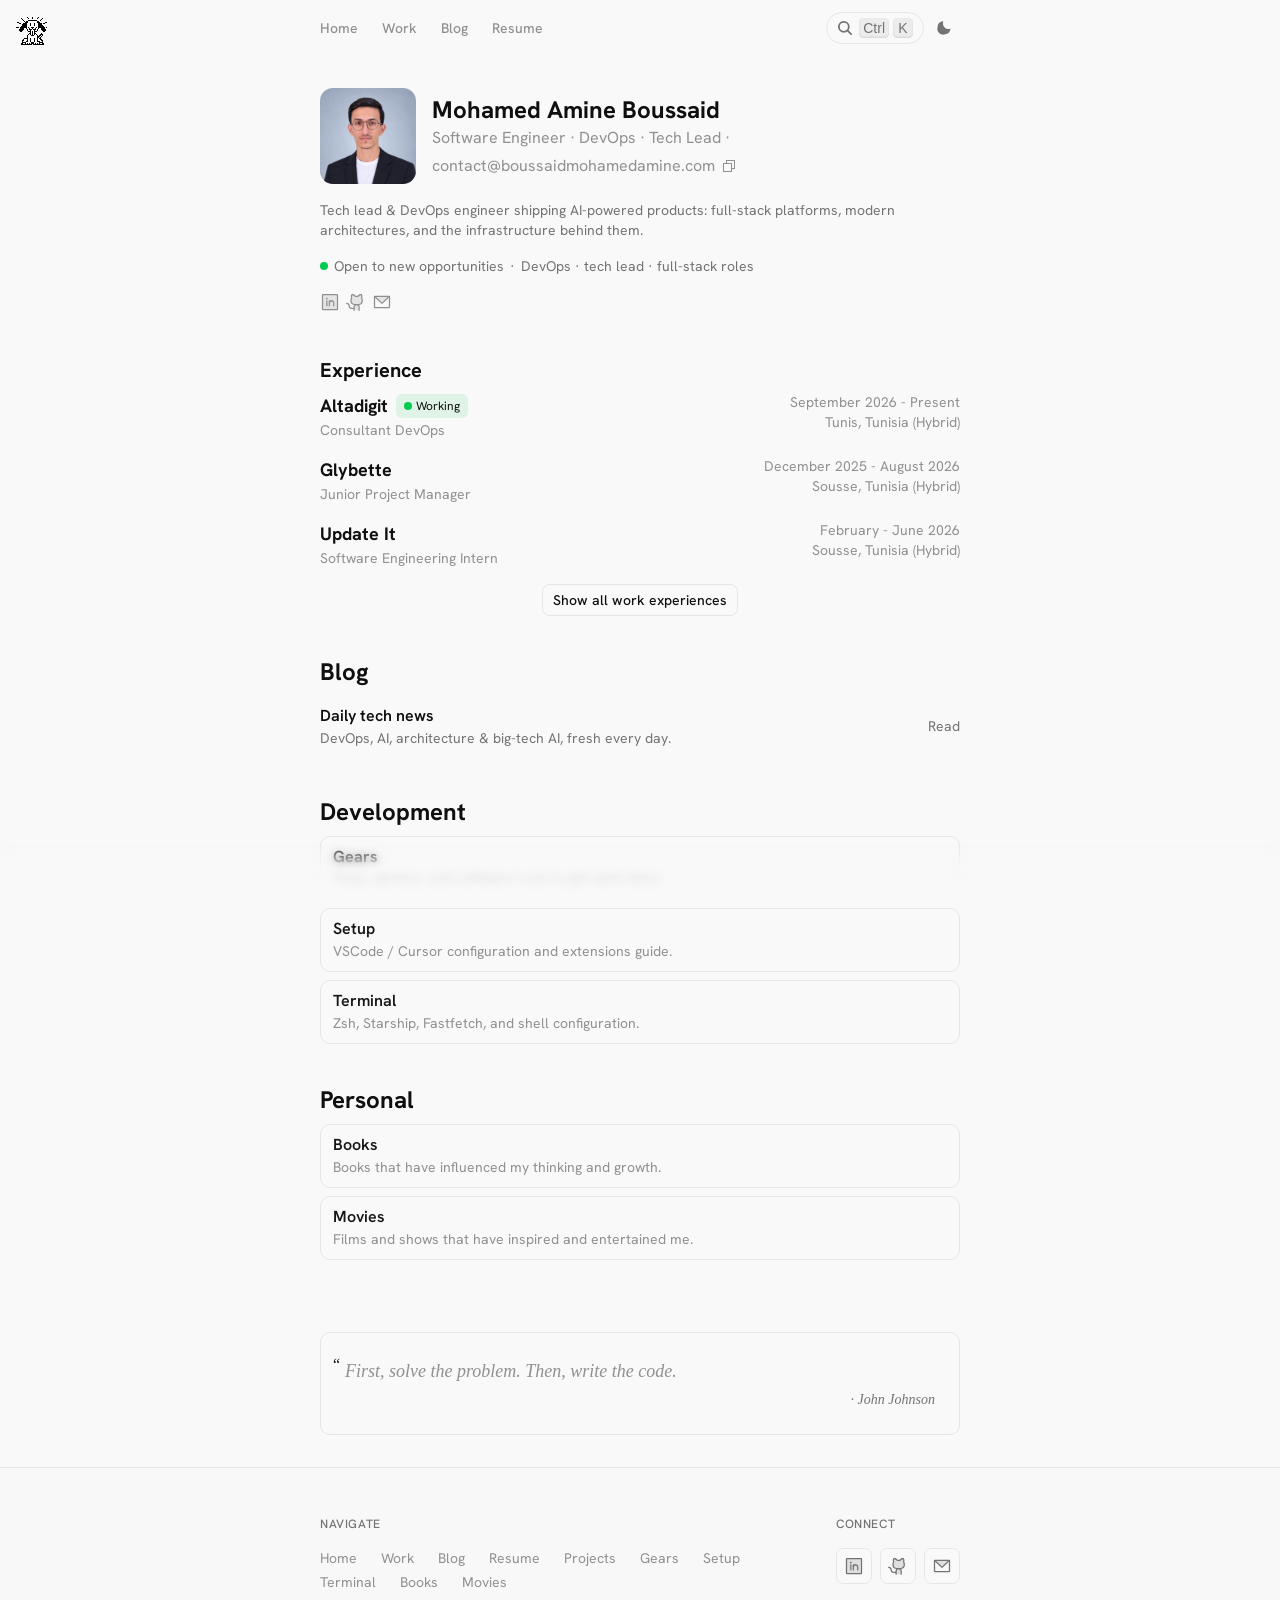
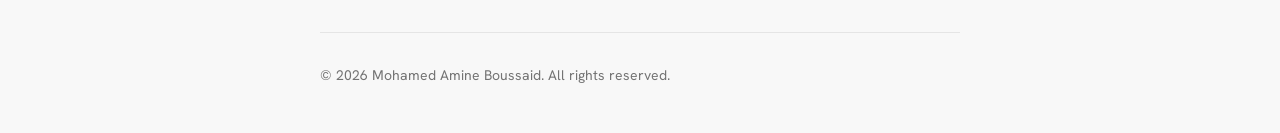
==== commit 43c9d1b4: "Keep footer connect icons on one row flex-wrap dropped the third icon to a second line inside the na" ====
--- a/index.html
+++ b/index.html
@@ -1,5 +1,5 @@
 <!DOCTYPE html>
 <html lang="en">
 <head><meta charset="utf-8"/><meta content="width=device-width, initial-scale=1" name="viewport"/><title>Mohamed Amine Boussaid - Software Engineer</title><meta content="Tech lead &amp; DevOps engineer shipping AI-powered products: full-stack platforms, modern architectures, and the infrastructure behind them." name="description"/><meta content="Mohamed Amine Boussaid, Boussaid, software engineer Tunisia, DevOps engineer, tech lead, full-stack developer, AI-powered products, Kubernetes, Docker, Proxmox, cloud architecture, portfolio, open to opportunities" name="keywords"/><meta content="index,follow" name="robots"/><link href="https://www.boussaidmohamedamine.com/" rel="canonical"/><meta content="Mohamed Amine Boussaid - Software Engineer" property="og:title"/><meta content="Tech lead & DevOps engineer shipping AI-powered products: full-stack platforms, modern architectures, and the infrastructure behind them." property="og:description"/><meta content="website" property="og:type"/><meta content="https://www.boussaidmohamedamine.com/" property="og:url"/><meta content="https://www.boussaidmohamedamine.com/assets/profile/og-card.png" property="og:image"/><meta content="1200" property="og:image:width"/><meta content="630" property="og:image:height"/><meta content="https://www.boussaidmohamedamine.com/assets/profile/og-card.png" name="twitter:image"/><meta content="summary_large_image" name="twitter:card"/><meta content="Mohamed Amine Boussaid - Software Engineer" name="twitter:title"/><meta content="Tech lead & DevOps engineer shipping AI-powered products: full-stack platforms, modern architectures, and the infrastructure behind them." name="twitter:description"/><meta content="Mohamed Amine Boussaid" name="author"/><link href="favicon.ico" rel="icon" sizes="any"/><link href="favicon-16x16.png" rel="icon" sizes="16x16" type="image/png"/><link href="favicon-32x32.png" rel="icon" sizes="32x32" type="image/png"/><link href="apple-touch-icon.png" rel="apple-touch-icon"/><link href="site.webmanifest" rel="manifest"/><link href="assets/css/fonts.css" rel="stylesheet"/><link href="assets/css/main.css" rel="stylesheet"/><script>try{if(localStorage.getItem('theme')==='dark')document.documentElement.classList.add('dark')}catch(e){}</script></head>
-<body class="hankengrotesk_a9d8294d-module__aGBq3a__className hankengrotesk_a9d8294d-module__aGBq3a__variable geist_a71539c9-module__T19VSG__variable geist_mono_8d43a2aa-module__8Li5zG__variable antialiased"><div></div><div data-site-chrome=""></div><header class="sticky top-0 z-50 w-full bg-background/95 backdrop-blur supports-backdrop-filter:bg-background/60" data-site-chrome=""><div class="container mx-auto max-w-2xl px-4 flex h-14 items-center justify-between"><nav class="flex items-center gap-6 text-sm font-medium"><a class="text-secondary transition-colors hover:text-primary" href="index.html">Home</a><a class="text-secondary transition-colors hover:text-primary" href="work.html">Work</a><a class="text-secondary transition-colors hover:text-primary" href="blog.html">Blog</a><a class="text-secondary transition-colors hover:text-primary" href="resume.html">Resume</a></nav><div class="flex items-center gap-1"><button aria-label="Open search (Ctrl+K)" class="group/button inline-flex shrink-0 items-center justify-center text-muted-foreground transition-all outline-none focus-visible:border-ring focus-visible:ring-3 focus-visible:ring-ring/50 active:scale-[0.98] disabled:pointer-events-none disabled:opacity-50 aria-invalid:border-destructive aria-invalid:ring-3 aria-invalid:ring-destructive/20 dark:aria-invalid:border-destructive/50 dark:aria-invalid:ring-destructive/40 [&amp;_svg]:pointer-events-none [&amp;_svg]:shrink-0 [&amp;_svg:not([class*='size-'])]:size-4 sm:border sm:bg-clip-padding sm:text-sm sm:font-medium sm:whitespace-nowrap sm:border-border sm:bg-background aria-expanded:bg-muted aria-expanded:text-foreground dark:sm:border-input dark:sm:bg-input/30 sm:h-8 sm:px-2.5 sm:in-data-[slot=button-group]:rounded-lg sm:has-data-[icon=inline-end]:pr-1.5 sm:has-data-[icon=inline-start]:pl-1.5 sm:gap-1.5 sm:rounded-full sm:shadow-none sm:hover:bg-background sm:hover:text-muted-foreground dark:sm:hover:bg-input/30" data-size="sm" data-slot="button" data-variant="outline" id="cmdk-open" type="button"><svg aria-hidden="true" fill="none" viewbox="0 0 16 16"><path clip-rule="evenodd" d="M10.278 11.514a5.824 5.824 0 1 1 1.235-1.235l3.209 3.208A.875.875 0 0 1 14.111 15a.875.875 0 0 1-.624-.278l-3.209-3.208Zm.623-4.69a4.077 4.077 0 1 1-8.154 0 4.077 4.077 0 0 1 8.154 0Z" fill="currentColor" fill-rule="evenodd"></path></svg><kbd class="items-center gap-1 hidden sm:flex" data-slot="kbd-group"><kbd class="pointer-events-none inline-flex h-5 w-fit min-w-6 items-center justify-center gap-1 rounded-sm px-1 font-sans text-sm/none font-normal text-muted-foreground select-none [&amp;_svg:not([class*='size-'])]:size-3 bg-black/5 shadow-[inset_0_-1px_2px] shadow-black/10 dark:bg-white/10 dark:shadow-white/10 in-data-[slot=tooltip-content]:bg-white/20 in-data-[slot=tooltip-content]:text-background in-data-[slot=tooltip-content]:shadow-white/20 dark:in-data-[slot=tooltip-content]:bg-black/10 dark:in-data-[slot=tooltip-content]:shadow-black/10 dark:in-data-[slot=tooltip-content]:text-shadow-xs" data-slot="kbd">Ctrl</kbd><kbd class="pointer-events-none inline-flex h-5 items-center justify-center gap-1 rounded-sm px-1 font-sans text-sm/none font-normal text-muted-foreground select-none [&amp;_svg:not([class*='size-'])]:size-3 bg-black/5 shadow-[inset_0_-1px_2px] shadow-black/10 dark:bg-white/10 dark:shadow-white/10 in-data-[slot=tooltip-content]:bg-white/20 in-data-[slot=tooltip-content]:text-background in-data-[slot=tooltip-content]:shadow-white/20 dark:in-data-[slot=tooltip-content]:bg-black/10 dark:in-data-[slot=tooltip-content]:shadow-black/10 dark:in-data-[slot=tooltip-content]:text-shadow-xs w-5 min-w-5" data-slot="kbd">K</kbd></kbd></button><button aria-label="Toggle theme" class="inline-flex size-8 items-center justify-center rounded-md text-muted-foreground transition-colors hover:text-primary" id="theme-toggle" type="button"><svg aria-hidden="true" class="icon-moon size-4" fill="currentColor" viewBox="0 0 256 256" xmlns="http://www.w3.org/2000/svg"><path d="M233.54,142.23a8,8,0,0,0-8-2,88.08,88.08,0,0,1-109.8-109.8,8,8,0,0,0-10-10A104.84,104.84,0,1,0,230.36,150.21,8,8,0,0,0,233.54,142.23ZM128,208A104,104,0,0,1,48.46,72.46,88.13,88.13,0,0,0,183.54,207.54,103.72,103.72,0,0,1,128,208Z"></path></svg><svg aria-hidden="true" class="icon-sun size-4 hidden" fill="currentColor" viewBox="0 0 256 256" xmlns="http://www.w3.org/2000/svg"><path d="M120,40V16a8,8,0,0,1,16,0V40a8,8,0,0,1-16,0Zm8,24a64,64,0,1,0,64,64A64.07,64.07,0,0,0,128,64Zm0,112a48,48,0,1,1,48-48A48.05,48.05,0,0,1,128,176ZM58.34,69.66a8,8,0,0,0,11.32-11.32l-16-16a8,8,0,0,0-11.32,11.32Zm0,116.68a8,8,0,0,0-11.32,11.32l16,16a8,8,0,0,0,11.32-11.32ZM192,72a8,8,0,0,0,5.66-2.34l16-16a8,8,0,0,0-11.32-11.32l-16,16A8,8,0,0,0,192,72Zm5.66,114.34a8,8,0,0,0-11.32,11.32l16,16a8,8,0,0,0,11.32-11.32ZM48,128a8,8,0,0,0-8-8H16a8,8,0,0,0,0,16h24A8,8,0,0,0,48,128Zm80,80a8,8,0,0,0-8,8v24a8,8,0,0,0,16,0V216A8,8,0,0,0,128,208Z"></path></svg></button></div></div></header><main><div class="space-y-10 pt-8"><div class="container mx-auto max-w-2xl px-4 undefined"><div class="flex flex-col gap-4"><div class="flex gap-4 items-center"><div data-oneko-dodge="true"><button aria-label="Avatar" id="mascot" oncontextmenu="return false" style="position:relative;display:block;flex-shrink:0;width:96px;height:96px;padding:0;border:0;background:transparent;appearance:none;cursor:pointer;user-select:none" type="button"><div aria-label="Mohamed Amine Boussaid" class="size-full rounded-2xl" role="img" style="background-image:url('assets/profile/boussaid-portrait.webp');background-size:cover;background-position:center;pointer-events:none"></div></button></div><div><h1 class="text-lg font-bold whitespace-nowrap sm:text-2xl">Mohamed Amine Boussaid</h1><p class="text-base text-secondary flex flex-wrap items-center gap-x-1 gap-y-1"><span>Software Engineer · DevOps · Tech Lead</span><span>·</span><span aria-label="Copy email" class="group inline-flex cursor-pointer items-center gap-1.5 text-secondary transition-colors focus-visible:outline-none focus-visible:ring-2 focus-visible:ring-ring focus-visible:ring-offset-2 group group-hover:text-primary" data-email="contact@boussaidmohamedamine.com" id="email-copy" role="button" tabindex="0"><span class="group-hover:text-primary hidden md:block"><a class="__cf_email__" href="mailto:contact@boussaidmohamedamine.com">contact@boussaidmohamedamine.com</a></span><span class="group-hover:text-primary block md:hidden">Email</span><span class="relative inline-flex size-4 shrink-0 items-center justify-center group-hover:text-primary"><svg aria-hidden="true" class="absolute inset-0 size-4 text-current transition-[opacity,transform] duration-200 ease-out opacity-100 scale-100" fill="currentColor" height="1em" viewbox="0 0 256 256" width="1em" xmlns="http://www.w3.org/2000/svg"><path d="M216,32H88a8,8,0,0,0-8,8V80H40a8,8,0,0,0-8,8V216a8,8,0,0,0,8,8H168a8,8,0,0,0,8-8V176h40a8,8,0,0,0,8-8V40A8,8,0,0,0,216,32ZM160,208H48V96H160Zm48-48H176V88a8,8,0,0,0-8-8H96V48H208Z"></path></svg><svg aria-hidden="true" class="absolute inset-0 size-4 transition-[opacity,transform] duration-200 ease-out opacity-0 scale-50" fill="currentColor" height="1em" viewbox="0 0 256 256" width="1em" xmlns="http://www.w3.org/2000/svg"><path d="M232.49,80.49l-128,128a12,12,0,0,1-17,0l-56-56a12,12,0,1,1,17-17L96,183,215.51,63.51a12,12,0,0,1,17,17Z"></path></svg></span></span></p></div></div><p class="text-sm text-muted-foreground max-w-xl">Tech lead &amp; DevOps engineer shipping AI-powered products: full-stack platforms, modern architectures, and the infrastructure behind them.</p><div id="S:0"><div class="flex items-center gap-3"><div class="flex min-w-0 flex-1 items-center gap-1.5 text-sm"><span class="size-2 shrink-0 rounded-full bg-green-500 animate-pulse"></span><span class="shrink-0 text-muted-foreground">Open to new opportunities</span><span class="shrink-0 text-muted-foreground"> · </span><a class="truncate text-muted-foreground transition-colors hover:text-primary" href="https://www.linkedin.com/in/boussaidmohamedamine/" rel="noopener noreferrer" target="_blank">DevOps · tech lead · full-stack roles</a></div></div></div><div class="flex flex-wrap my-0 gap-0.5"><a aria-label="LinkedIn" class="text-secondary flex items-center gap-2 transition-colors hover:text-primary" data-slot="tooltip-trigger" data-state="closed" href="https://www.linkedin.com/in/boussaidmohamedamine/" rel="noopener noreferrer" target="_blank" title="LinkedIn" data-tooltip="Follow me on LinkedIn"><span aria-hidden="true" class="size-6"><svg class="size-5" fill="currentColor" height="1em" viewbox="0 0 256 256" width="1em" xmlns="http://www.w3.org/2000/svg"><path d="M224,40V216a8,8,0,0,1-8,8H40a8,8,0,0,1-8-8V40a8,8,0,0,1,8-8H216A8,8,0,0,1,224,40Z" opacity="0.2"></path><path d="M216,24H40A16,16,0,0,0,24,40V216a16,16,0,0,0,16,16H216a16,16,0,0,0,16-16V40A16,16,0,0,0,216,24Zm0,192H40V40H216V216ZM96,112v64a8,8,0,0,1-16,0V112a8,8,0,0,1,16,0Zm88,28v36a8,8,0,0,1-16,0V140a20,20,0,0,0-40,0v36a8,8,0,0,1-16,0V112a8,8,0,0,1,15.79-1.78A36,36,0,0,1,184,140ZM100,84A12,12,0,1,1,88,72,12,12,0,0,1,100,84Z"></path></svg></span><span class="sr-only">LinkedIn</span></a><a aria-label="Github" class="text-secondary flex items-center gap-2 transition-colors hover:text-primary" data-slot="tooltip-trigger" data-state="closed" href="https://github.com/Boussaid001" rel="noopener noreferrer" target="_blank" title="Github" data-tooltip="Follow me on GitHub"><span aria-hidden="true" class="size-6"><svg class="size-5" fill="currentColor" height="1em" viewbox="0 0 256 256" width="1em" xmlns="http://www.w3.org/2000/svg"><path d="M208,104v8a48,48,0,0,1-48,48H136a32,32,0,0,1,32,32v40H104V192a32,32,0,0,1,32-32H112a48,48,0,0,1-48-48v-8a49.28,49.28,0,0,1,8.51-27.3A51.92,51.92,0,0,1,76,32a52,52,0,0,1,43.83,24h32.34A52,52,0,0,1,196,32a51.92,51.92,0,0,1,3.49,44.7A49.28,49.28,0,0,1,208,104Z" opacity="0.2"></path><path d="M208.3,75.68A59.74,59.74,0,0,0,202.93,28,8,8,0,0,0,196,24a59.75,59.75,0,0,0-48,24H124A59.75,59.75,0,0,0,76,24a8,8,0,0,0-6.93,4,59.78,59.78,0,0,0-5.38,47.68A58.14,58.14,0,0,0,56,104v8a56.06,56.06,0,0,0,48.44,55.47A39.8,39.8,0,0,0,96,192v8H72a24,24,0,0,1-24-24A40,40,0,0,0,8,136a8,8,0,0,0,0,16,24,24,0,0,1,24,24,40,40,0,0,0,40,40H96v16a8,8,0,0,0,16,0V192a24,24,0,0,1,48,0v40a8,8,0,0,0,16,0V192a39.8,39.8,0,0,0-8.44-24.53A56.06,56.06,0,0,0,216,112v-8A58,58,0,0,0,208.3,75.68ZM200,112a40,40,0,0,1-40,40H112a40,40,0,0,1-40-40v-8a41.74,41.74,0,0,1,6.9-22.48A8,8,0,0,0,80,73.83a43.81,43.81,0,0,1,.79-33.58,43.88,43.88,0,0,1,32.32,20.06A8,8,0,0,0,119.82,64h32.35a8,8,0,0,0,6.74-3.69,43.87,43.87,0,0,1,32.32-20.06A43.81,43.81,0,0,1,192,73.83a8.09,8.09,0,0,0,1,7.65A41.76,41.76,0,0,1,200,104Z"></path></svg></span><span class="sr-only">Github</span></a><a aria-label="Email" class="text-secondary flex items-center gap-2 transition-colors hover:text-primary" data-slot="tooltip-trigger" data-state="closed" href="mailto:contact@boussaidmohamedamine.com" rel="noopener noreferrer" target="_blank" title="Email" data-tooltip="Email me for collaboration"><span aria-hidden="true" class="size-6"><svg class="size-5" fill="currentColor" height="1em" viewbox="0 0 256 256" width="1em" xmlns="http://www.w3.org/2000/svg"><path d="M224,56l-96,88L32,56Z" opacity="0.2"></path><path d="M224,48H32a8,8,0,0,0-8,8V192a16,16,0,0,0,16,16H216a16,16,0,0,0,16-16V56A8,8,0,0,0,224,48ZM203.43,64,128,133.15,52.57,64ZM216,192H40V74.19l82.59,75.71a8,8,0,0,0,10.82,0L216,74.19V192Z"></path></svg></span><span class="sr-only">Email</span></a></div></div></div><div class="container mx-auto max-w-2xl px-4 undefined"><section class="space-y-2"><div class="animate-in-up-on-view"><h2 class="text-xl font-bold">Experience</h2></div><div class="flex flex-col gap-4"><div class="animate-in-up-on-view" style="animation-delay:0.05s"><div data-slot="collapsible" data-state="closed"><div class="group/card flex flex-row flex-nowrap items-start justify-between gap-3"><div class="flex min-w-0 flex-1 flex-col"><div class="flex flex-wrap items-center gap-2"><h3 class="text-lg font-bold blur-none">Altadigit</h3><div class="flex items-center gap-1 rounded-md border-green-300 bg-green-500/10 px-2 py-1 text-xs"><div class="size-2 rounded-full bg-green-500 animate-pulse"></div><span>Working</span></div></div><p class="text-sm text-secondary">Consultant DevOps</p></div><div class="flex shrink-0 flex-col text-right text-sm text-secondary min-w-[88px] md:min-w-[140px]"><p class="md:hidden">Sep 26 - Present</p><p class="hidden md:block">September 2026 - Present</p><p class="md:hidden">Tunis, TN</p><p class="hidden md:block">Tunis, Tunisia (Hybrid)</p></div></div></div></div><div class="animate-in-up-on-view" style="animation-delay:0.1s"><div data-slot="collapsible" data-state="closed"><div class="group/card flex flex-row flex-nowrap items-start justify-between gap-3"><div class="flex min-w-0 flex-1 flex-col"><div class="flex flex-wrap items-center gap-2"><h3 class="text-lg font-bold blur-none">Glybette</h3></div><p class="text-sm text-secondary">Junior Project Manager</p></div><div class="flex shrink-0 flex-col text-right text-sm text-secondary min-w-[88px] md:min-w-[140px]"><p class="md:hidden">Dec 25 - Aug 26</p><p class="hidden md:block">December 2025 - August 2026</p><p class="md:hidden">Sousse, TN</p><p class="hidden md:block">Sousse, Tunisia (Hybrid)</p></div></div></div></div><div class="animate-in-up-on-view" style="animation-delay:0.15s"><div data-slot="collapsible" data-state="closed"><div class="group/card flex flex-row flex-nowrap items-start justify-between gap-3"><div class="flex min-w-0 flex-1 flex-col"><div class="flex flex-wrap items-center gap-2"><h3 class="text-lg font-bold blur-none">Update It</h3></div><p class="text-sm text-secondary">Software Engineering Intern</p></div><div class="flex shrink-0 flex-col text-right text-sm text-secondary min-w-[88px] md:min-w-[140px]"><p class="md:hidden">Feb - Jun 26</p><p class="hidden md:block">February - June 2026</p><p class="md:hidden">Sousse, TN</p><p class="hidden md:block">Sousse, Tunisia (Hybrid)</p></div></div></div></div></div><div class="animate-in-up-on-view flex justify-center pt-2" style="animation-delay:0.2s"><a class="group/button inline-flex shrink-0 items-center justify-center rounded-lg border bg-clip-padding text-sm font-medium whitespace-nowrap transition-all outline-none select-none focus-visible:border-ring focus-visible:ring-3 focus-visible:ring-ring/50 disabled:pointer-events-none disabled:opacity-50 aria-invalid:border-destructive aria-invalid:ring-3 aria-invalid:ring-destructive/20 dark:aria-invalid:border-destructive/50 dark:aria-invalid:ring-destructive/40 [&amp;_svg]:pointer-events-none [&amp;_svg]:shrink-0 [&amp;_svg:not([class*='size-'])]:size-4 border-border bg-background hover:bg-muted hover:text-foreground aria-expanded:bg-muted aria-expanded:text-foreground dark:border-input dark:bg-input/30 dark:hover:bg-input/50 h-8 gap-1.5 px-2.5 has-data-[icon=inline-end]:pr-2 has-data-[icon=inline-start]:pl-2 text-sm font-medium" data-size="default" data-slot="button" data-variant="outline" href="work.html">Show all work experiences</a></div></section></div><div class="container mx-auto max-w-2xl px-4 undefined"><section class="space-y-2"><div class="animate-in-up-on-view"><h2 class="text-2xl font-bold">Blog</h2></div><div class="animate-in-up-on-view"><a class="group flex items-center justify-between py-2" href="blog.html"><div><p class="font-semibold group-hover:text-primary transition-colors">Daily tech news</p><p class="text-sm text-muted-foreground">DevOps, AI, architecture &amp; big-tech AI, fresh every day.</p></div><span class="text-sm text-muted-foreground group-hover:text-primary transition-colors">Read</span></a></div></section></div><div class="container mx-auto max-w-2xl px-4 undefined"><section class="space-y-2"><div class="animate-in-up-on-view"><h2 class="text-2xl font-bold">Development</h2></div><div class="flex flex-col gap-2"><div class="animate-in-up-on-view" style="animation-delay:0.05s"><a class="group flex flex-row items-center justify-between gap-3 rounded-xl border border-border bg-card px-3 py-2.5 no-underline transition-colors hover:bg-muted/60" href="gears.html"><div class="min-w-0 flex-1 space-y-0.5"><h3 class="text-base font-semibold leading-tight text-primary transition-colors group-hover:text-primary">Gears</h3><p class="line-clamp-2 text-xs text-secondary sm:text-sm">Tools, devices, and software I use to get work done.</p></div><span class="inline-flex shrink-0 opacity-0 transition-opacity group-hover:opacity-100"><svg class="size-4 text-muted-foreground transition-transform group-hover:translate-x-0.5 group-hover:-translate-y-0.5" fill="currentColor" height="1em" viewbox="0 0 256 256" width="1em" xmlns="http://www.w3.org/2000/svg"><path d="M221.66,133.66l-72,72a8,8,0,0,1-11.32-11.32L196.69,136H40a8,8,0,0,1,0-16H196.69L138.34,61.66a8,8,0,0,1,11.32-11.32l72,72A8,8,0,0,1,221.66,133.66Z"></path></svg></span></a></div><div class="animate-in-up-on-view" style="animation-delay:0.1s"><a class="group flex flex-row items-center justify-between gap-3 rounded-xl border border-border bg-card px-3 py-2.5 no-underline transition-colors hover:bg-muted/60" href="setup.html"><div class="min-w-0 flex-1 space-y-0.5"><h3 class="text-base font-semibold leading-tight text-primary transition-colors group-hover:text-primary">Setup</h3><p class="line-clamp-2 text-xs text-secondary sm:text-sm">VSCode / Cursor configuration and extensions guide.</p></div><span class="inline-flex shrink-0 opacity-0 transition-opacity group-hover:opacity-100"><svg class="size-4 text-muted-foreground transition-transform group-hover:translate-x-0.5 group-hover:-translate-y-0.5" fill="currentColor" height="1em" viewbox="0 0 256 256" width="1em" xmlns="http://www.w3.org/2000/svg"><path d="M221.66,133.66l-72,72a8,8,0,0,1-11.32-11.32L196.69,136H40a8,8,0,0,1,0-16H196.69L138.34,61.66a8,8,0,0,1,11.32-11.32l72,72A8,8,0,0,1,221.66,133.66Z"></path></svg></span></a></div><div class="animate-in-up-on-view" style="animation-delay:0.15000000000000002s"><a class="group flex flex-row items-center justify-between gap-3 rounded-xl border border-border bg-card px-3 py-2.5 no-underline transition-colors hover:bg-muted/60" href="terminal.html"><div class="min-w-0 flex-1 space-y-0.5"><h3 class="text-base font-semibold leading-tight text-primary transition-colors group-hover:text-primary">Terminal</h3><p class="line-clamp-2 text-xs text-secondary sm:text-sm">Zsh, Starship, Fastfetch, and shell configuration.</p></div><span class="inline-flex shrink-0 opacity-0 transition-opacity group-hover:opacity-100"><svg class="size-4 text-muted-foreground transition-transform group-hover:translate-x-0.5 group-hover:-translate-y-0.5" fill="currentColor" height="1em" viewbox="0 0 256 256" width="1em" xmlns="http://www.w3.org/2000/svg"><path d="M221.66,133.66l-72,72a8,8,0,0,1-11.32-11.32L196.69,136H40a8,8,0,0,1,0-16H196.69L138.34,61.66a8,8,0,0,1,11.32-11.32l72,72A8,8,0,0,1,221.66,133.66Z"></path></svg></span></a></div></div></section></div><div class="container mx-auto max-w-2xl px-4 undefined"><section class="space-y-2"><div class="animate-in-up-on-view"><h2 class="text-2xl font-bold">Personal</h2></div><div class="flex flex-col gap-2"><div class="animate-in-up-on-view" style="animation-delay:0.05s"><a class="group flex flex-row items-center justify-between gap-3 rounded-xl border border-border bg-card px-3 py-2.5 no-underline transition-colors hover:bg-muted/60" href="books.html"><div class="min-w-0 flex-1 space-y-0.5"><h3 class="text-base font-semibold leading-tight text-primary transition-colors group-hover:text-primary">Books</h3><p class="line-clamp-2 text-xs text-secondary sm:text-sm">Books that have influenced my thinking and growth.</p></div><span class="inline-flex shrink-0 opacity-0 transition-opacity group-hover:opacity-100"><svg class="size-4 text-muted-foreground transition-transform group-hover:translate-x-0.5 group-hover:-translate-y-0.5" fill="currentColor" height="1em" viewbox="0 0 256 256" width="1em" xmlns="http://www.w3.org/2000/svg"><path d="M221.66,133.66l-72,72a8,8,0,0,1-11.32-11.32L196.69,136H40a8,8,0,0,1,0-16H196.69L138.34,61.66a8,8,0,0,1,11.32-11.32l72,72A8,8,0,0,1,221.66,133.66Z"></path></svg></span></a></div><div class="animate-in-up-on-view" style="animation-delay:0.1s"><a class="group flex flex-row items-center justify-between gap-3 rounded-xl border border-border bg-card px-3 py-2.5 no-underline transition-colors hover:bg-muted/60" href="movies.html"><div class="min-w-0 flex-1 space-y-0.5"><h3 class="text-base font-semibold leading-tight text-primary transition-colors group-hover:text-primary">Movies</h3><p class="line-clamp-2 text-xs text-secondary sm:text-sm">Films and shows that have inspired and entertained me.</p></div><span class="inline-flex shrink-0 opacity-0 transition-opacity group-hover:opacity-100"><svg class="size-4 text-muted-foreground transition-transform group-hover:translate-x-0.5 group-hover:-translate-y-0.5" fill="currentColor" height="1em" viewbox="0 0 256 256" width="1em" xmlns="http://www.w3.org/2000/svg"><path d="M221.66,133.66l-72,72a8,8,0,0,1-11.32-11.32L196.69,136H40a8,8,0,0,1,0-16H196.69L138.34,61.66a8,8,0,0,1,11.32-11.32l72,72A8,8,0,0,1,221.66,133.66Z"></path></svg></span></a></div></div></section></div><div class="container mx-auto max-w-2xl px-4 py-8"><div id="quote-card"></div></div></div></main><div class="pointer-events-none fixed inset-x-0 bottom-0 z-10 h-[60px] select-none bg-gradient-to-t from-background to-transparent opacity-100 backdrop-blur-[5px] [mask-image:linear-gradient(to_top,black_50%,transparent)] [-webkit-mask-image:linear-gradient(to_top,black_50%,transparent)] dark:[mask-image:linear-gradient(to_top,black_50%,transparent)] dark:[-webkit-mask-image:linear-gradient(to_top,black_50%,transparent)]" data-site-chrome="" style="user-select:none"></div><footer class="border-t border-border bg-muted/30" data-site-chrome=""><div class="container mx-auto max-w-2xl px-4 py-12"><div class="flex flex-col gap-10 sm:flex-row sm:items-start sm:justify-between sm:gap-8"><div class="flex flex-col gap-4"><p class="text-xs font-medium uppercase tracking-wider text-muted-foreground">Navigate</p><nav class="flex flex-wrap gap-x-6 gap-y-1"><a class="text-sm text-secondary transition-colors hover:text-primary" href="index.html">Home</a><a class="text-sm text-secondary transition-colors hover:text-primary" href="work.html">Work</a><a class="text-sm text-secondary transition-colors hover:text-primary" href="blog.html">Blog</a><a class="text-sm text-secondary transition-colors hover:text-primary" href="resume.html">Resume</a><a class="text-sm text-secondary transition-colors hover:text-primary" href="projects.html">Projects</a><a class="text-sm text-secondary transition-colors hover:text-primary" href="gears.html">Gears</a><a class="text-sm text-secondary transition-colors hover:text-primary" href="setup.html">Setup</a><a class="text-sm text-secondary transition-colors hover:text-primary" href="terminal.html">Terminal</a><a class="text-sm text-secondary transition-colors hover:text-primary" href="books.html">Books</a><a class="text-sm text-secondary transition-colors hover:text-primary" href="movies.html">Movies</a></nav></div><div class="flex flex-col gap-4"><p class="text-xs font-medium uppercase tracking-wider text-muted-foreground">Connect</p><div class="flex flex-wrap gap-2"><a aria-label="LinkedIn" class="flex size-9 items-center justify-center rounded-lg border border-border bg-background text-muted-foreground transition-colors hover:bg-muted hover:text-primary" href="https://www.linkedin.com/in/boussaidmohamedamine/" rel="noopener noreferrer" target="_blank" data-tooltip="Follow me on LinkedIn"><svg class="size-5" fill="currentColor" height="1em" viewbox="0 0 256 256" width="1em" xmlns="http://www.w3.org/2000/svg"><path d="M224,40V216a8,8,0,0,1-8,8H40a8,8,0,0,1-8-8V40a8,8,0,0,1,8-8H216A8,8,0,0,1,224,40Z" opacity="0.2"></path><path d="M216,24H40A16,16,0,0,0,24,40V216a16,16,0,0,0,16,16H216a16,16,0,0,0,16-16V40A16,16,0,0,0,216,24Zm0,192H40V40H216V216ZM96,112v64a8,8,0,0,1-16,0V112a8,8,0,0,1,16,0Zm88,28v36a8,8,0,0,1-16,0V140a20,20,0,0,0-40,0v36a8,8,0,0,1-16,0V112a8,8,0,0,1,15.79-1.78A36,36,0,0,1,184,140ZM100,84A12,12,0,1,1,88,72,12,12,0,0,1,100,84Z"></path></svg></a><a aria-label="Github" class="flex size-9 items-center justify-center rounded-lg border border-border bg-background text-muted-foreground transition-colors hover:bg-muted hover:text-primary" href="https://github.com/Boussaid001" rel="noopener noreferrer" target="_blank" data-tooltip="Follow me on GitHub"><svg class="size-5" fill="currentColor" height="1em" viewbox="0 0 256 256" width="1em" xmlns="http://www.w3.org/2000/svg"><path d="M208,104v8a48,48,0,0,1-48,48H136a32,32,0,0,1,32,32v40H104V192a32,32,0,0,1,32-32H112a48,48,0,0,1-48-48v-8a49.28,49.28,0,0,1,8.51-27.3A51.92,51.92,0,0,1,76,32a52,52,0,0,1,43.83,24h32.34A52,52,0,0,1,196,32a51.92,51.92,0,0,1,3.49,44.7A49.28,49.28,0,0,1,208,104Z" opacity="0.2"></path><path d="M208.3,75.68A59.74,59.74,0,0,0,202.93,28,8,8,0,0,0,196,24a59.75,59.75,0,0,0-48,24H124A59.75,59.75,0,0,0,76,24a8,8,0,0,0-6.93,4,59.78,59.78,0,0,0-5.38,47.68A58.14,58.14,0,0,0,56,104v8a56.06,56.06,0,0,0,48.44,55.47A39.8,39.8,0,0,0,96,192v8H72a24,24,0,0,1-24-24A40,40,0,0,0,8,136a8,8,0,0,0,0,16,24,24,0,0,1,24,24,40,40,0,0,0,40,40H96v16a8,8,0,0,0,16,0V192a24,24,0,0,1,48,0v40a8,8,0,0,0,16,0V192a39.8,39.8,0,0,0-8.44-24.53A56.06,56.06,0,0,0,216,112v-8A58,58,0,0,0,208.3,75.68ZM200,112a40,40,0,0,1-40,40H112a40,40,0,0,1-40-40v-8a41.74,41.74,0,0,1,6.9-22.48A8,8,0,0,0,80,73.83a43.81,43.81,0,0,1,.79-33.58,43.88,43.88,0,0,1,32.32,20.06A8,8,0,0,0,119.82,64h32.35a8,8,0,0,0,6.74-3.69,43.87,43.87,0,0,1,32.32-20.06A43.81,43.81,0,0,1,192,73.83a8.09,8.09,0,0,0,1,7.65A41.76,41.76,0,0,1,200,104Z"></path></svg></a><a aria-label="Email" class="flex size-9 items-center justify-center rounded-lg border border-border bg-background text-muted-foreground transition-colors hover:bg-muted hover:text-primary" href="mailto:contact@boussaidmohamedamine.com" rel="noopener noreferrer" target="_blank" data-tooltip="Email me for collaboration"><svg class="size-5" fill="currentColor" height="1em" viewbox="0 0 256 256" width="1em" xmlns="http://www.w3.org/2000/svg"><path d="M224,56l-96,88L32,56Z" opacity="0.2"></path><path d="M224,48H32a8,8,0,0,0-8,8V192a16,16,0,0,0,16,16H216a16,16,0,0,0,16-16V56A8,8,0,0,0,224,48ZM203.43,64,128,133.15,52.57,64ZM216,192H40V74.19l82.59,75.71a8,8,0,0,0,10.82,0L216,74.19V192Z"></path></svg></a></div></div></div><div class="mt-10 flex flex-col items-center justify-between gap-2 border-t border-border pt-8 sm:flex-row sm:items-center sm:gap-4"><p class="text-sm text-muted-foreground">© 2026 Mohamed Amine Boussaid. All rights reserved.</p></div></div></footer><section aria-atomic="false" aria-label="Notifications alt+T" aria-live="polite" aria-relevant="additions text" tabindex="-1"></section><script>window.ONEKO_BASE='assets/oneko/';</script><script defer src="assets/js/site.js"></script><script defer src="assets/oneko/oneko.js"></script></body>
+<body class="hankengrotesk_a9d8294d-module__aGBq3a__className hankengrotesk_a9d8294d-module__aGBq3a__variable geist_a71539c9-module__T19VSG__variable geist_mono_8d43a2aa-module__8Li5zG__variable antialiased"><div></div><div data-site-chrome=""></div><header class="sticky top-0 z-50 w-full bg-background/95 backdrop-blur supports-backdrop-filter:bg-background/60" data-site-chrome=""><div class="container mx-auto max-w-2xl px-4 flex h-14 items-center justify-between"><nav class="flex items-center gap-6 text-sm font-medium"><a class="text-secondary transition-colors hover:text-primary" href="index.html">Home</a><a class="text-secondary transition-colors hover:text-primary" href="work.html">Work</a><a class="text-secondary transition-colors hover:text-primary" href="blog.html">Blog</a><a class="text-secondary transition-colors hover:text-primary" href="resume.html">Resume</a></nav><div class="flex items-center gap-1"><button aria-label="Open search (Ctrl+K)" class="group/button inline-flex shrink-0 items-center justify-center text-muted-foreground transition-all outline-none focus-visible:border-ring focus-visible:ring-3 focus-visible:ring-ring/50 active:scale-[0.98] disabled:pointer-events-none disabled:opacity-50 aria-invalid:border-destructive aria-invalid:ring-3 aria-invalid:ring-destructive/20 dark:aria-invalid:border-destructive/50 dark:aria-invalid:ring-destructive/40 [&amp;_svg]:pointer-events-none [&amp;_svg]:shrink-0 [&amp;_svg:not([class*='size-'])]:size-4 sm:border sm:bg-clip-padding sm:text-sm sm:font-medium sm:whitespace-nowrap sm:border-border sm:bg-background aria-expanded:bg-muted aria-expanded:text-foreground dark:sm:border-input dark:sm:bg-input/30 sm:h-8 sm:px-2.5 sm:in-data-[slot=button-group]:rounded-lg sm:has-data-[icon=inline-end]:pr-1.5 sm:has-data-[icon=inline-start]:pl-1.5 sm:gap-1.5 sm:rounded-full sm:shadow-none sm:hover:bg-background sm:hover:text-muted-foreground dark:sm:hover:bg-input/30" data-size="sm" data-slot="button" data-variant="outline" id="cmdk-open" type="button"><svg aria-hidden="true" fill="none" viewbox="0 0 16 16"><path clip-rule="evenodd" d="M10.278 11.514a5.824 5.824 0 1 1 1.235-1.235l3.209 3.208A.875.875 0 0 1 14.111 15a.875.875 0 0 1-.624-.278l-3.209-3.208Zm.623-4.69a4.077 4.077 0 1 1-8.154 0 4.077 4.077 0 0 1 8.154 0Z" fill="currentColor" fill-rule="evenodd"></path></svg><kbd class="items-center gap-1 hidden sm:flex" data-slot="kbd-group"><kbd class="pointer-events-none inline-flex h-5 w-fit min-w-6 items-center justify-center gap-1 rounded-sm px-1 font-sans text-sm/none font-normal text-muted-foreground select-none [&amp;_svg:not([class*='size-'])]:size-3 bg-black/5 shadow-[inset_0_-1px_2px] shadow-black/10 dark:bg-white/10 dark:shadow-white/10 in-data-[slot=tooltip-content]:bg-white/20 in-data-[slot=tooltip-content]:text-background in-data-[slot=tooltip-content]:shadow-white/20 dark:in-data-[slot=tooltip-content]:bg-black/10 dark:in-data-[slot=tooltip-content]:shadow-black/10 dark:in-data-[slot=tooltip-content]:text-shadow-xs" data-slot="kbd">Ctrl</kbd><kbd class="pointer-events-none inline-flex h-5 items-center justify-center gap-1 rounded-sm px-1 font-sans text-sm/none font-normal text-muted-foreground select-none [&amp;_svg:not([class*='size-'])]:size-3 bg-black/5 shadow-[inset_0_-1px_2px] shadow-black/10 dark:bg-white/10 dark:shadow-white/10 in-data-[slot=tooltip-content]:bg-white/20 in-data-[slot=tooltip-content]:text-background in-data-[slot=tooltip-content]:shadow-white/20 dark:in-data-[slot=tooltip-content]:bg-black/10 dark:in-data-[slot=tooltip-content]:shadow-black/10 dark:in-data-[slot=tooltip-content]:text-shadow-xs w-5 min-w-5" data-slot="kbd">K</kbd></kbd></button><button aria-label="Toggle theme" class="inline-flex size-8 items-center justify-center rounded-md text-muted-foreground transition-colors hover:text-primary" id="theme-toggle" type="button"><svg aria-hidden="true" class="icon-moon size-4" fill="currentColor" viewBox="0 0 256 256" xmlns="http://www.w3.org/2000/svg"><path d="M233.54,142.23a8,8,0,0,0-8-2,88.08,88.08,0,0,1-109.8-109.8,8,8,0,0,0-10-10A104.84,104.84,0,1,0,230.36,150.21,8,8,0,0,0,233.54,142.23ZM128,208A104,104,0,0,1,48.46,72.46,88.13,88.13,0,0,0,183.54,207.54,103.72,103.72,0,0,1,128,208Z"></path></svg><svg aria-hidden="true" class="icon-sun size-4 hidden" fill="currentColor" viewBox="0 0 256 256" xmlns="http://www.w3.org/2000/svg"><path d="M120,40V16a8,8,0,0,1,16,0V40a8,8,0,0,1-16,0Zm8,24a64,64,0,1,0,64,64A64.07,64.07,0,0,0,128,64Zm0,112a48,48,0,1,1,48-48A48.05,48.05,0,0,1,128,176ZM58.34,69.66a8,8,0,0,0,11.32-11.32l-16-16a8,8,0,0,0-11.32,11.32Zm0,116.68a8,8,0,0,0-11.32,11.32l16,16a8,8,0,0,0,11.32-11.32ZM192,72a8,8,0,0,0,5.66-2.34l16-16a8,8,0,0,0-11.32-11.32l-16,16A8,8,0,0,0,192,72Zm5.66,114.34a8,8,0,0,0-11.32,11.32l16,16a8,8,0,0,0,11.32-11.32ZM48,128a8,8,0,0,0-8-8H16a8,8,0,0,0,0,16h24A8,8,0,0,0,48,128Zm80,80a8,8,0,0,0-8,8v24a8,8,0,0,0,16,0V216A8,8,0,0,0,128,208Z"></path></svg></button></div></div></header><main><div class="space-y-10 pt-8"><div class="container mx-auto max-w-2xl px-4 undefined"><div class="flex flex-col gap-4"><div class="flex gap-4 items-center"><div data-oneko-dodge="true"><button aria-label="Avatar" id="mascot" oncontextmenu="return false" style="position:relative;display:block;flex-shrink:0;width:96px;height:96px;padding:0;border:0;background:transparent;appearance:none;cursor:pointer;user-select:none" type="button"><div aria-label="Mohamed Amine Boussaid" class="size-full rounded-2xl" role="img" style="background-image:url('assets/profile/boussaid-portrait.webp');background-size:cover;background-position:center;pointer-events:none"></div></button></div><div><h1 class="text-lg font-bold whitespace-nowrap sm:text-2xl">Mohamed Amine Boussaid</h1><p class="text-base text-secondary flex flex-wrap items-center gap-x-1 gap-y-1"><span>Software Engineer · DevOps · Tech Lead</span><span>·</span><span aria-label="Copy email" class="group inline-flex cursor-pointer items-center gap-1.5 text-secondary transition-colors focus-visible:outline-none focus-visible:ring-2 focus-visible:ring-ring focus-visible:ring-offset-2 group group-hover:text-primary" data-email="contact@boussaidmohamedamine.com" id="email-copy" role="button" tabindex="0"><span class="group-hover:text-primary hidden md:block"><a class="__cf_email__" href="mailto:contact@boussaidmohamedamine.com">contact@boussaidmohamedamine.com</a></span><span class="group-hover:text-primary block md:hidden">Email</span><span class="relative inline-flex size-4 shrink-0 items-center justify-center group-hover:text-primary"><svg aria-hidden="true" class="absolute inset-0 size-4 text-current transition-[opacity,transform] duration-200 ease-out opacity-100 scale-100" fill="currentColor" height="1em" viewbox="0 0 256 256" width="1em" xmlns="http://www.w3.org/2000/svg"><path d="M216,32H88a8,8,0,0,0-8,8V80H40a8,8,0,0,0-8,8V216a8,8,0,0,0,8,8H168a8,8,0,0,0,8-8V176h40a8,8,0,0,0,8-8V40A8,8,0,0,0,216,32ZM160,208H48V96H160Zm48-48H176V88a8,8,0,0,0-8-8H96V48H208Z"></path></svg><svg aria-hidden="true" class="absolute inset-0 size-4 transition-[opacity,transform] duration-200 ease-out opacity-0 scale-50" fill="currentColor" height="1em" viewbox="0 0 256 256" width="1em" xmlns="http://www.w3.org/2000/svg"><path d="M232.49,80.49l-128,128a12,12,0,0,1-17,0l-56-56a12,12,0,1,1,17-17L96,183,215.51,63.51a12,12,0,0,1,17,17Z"></path></svg></span></span></p></div></div><p class="text-sm text-muted-foreground max-w-xl">Tech lead &amp; DevOps engineer shipping AI-powered products: full-stack platforms, modern architectures, and the infrastructure behind them.</p><div id="S:0"><div class="flex items-center gap-3"><div class="flex min-w-0 flex-1 items-center gap-1.5 text-sm"><span class="size-2 shrink-0 rounded-full bg-green-500 animate-pulse"></span><span class="shrink-0 text-muted-foreground">Open to new opportunities</span><span class="shrink-0 text-muted-foreground"> · </span><a class="truncate text-muted-foreground transition-colors hover:text-primary" href="https://www.linkedin.com/in/boussaidmohamedamine/" rel="noopener noreferrer" target="_blank">DevOps · tech lead · full-stack roles</a></div></div></div><div class="flex flex-wrap my-0 gap-0.5"><a aria-label="LinkedIn" class="text-secondary flex items-center gap-2 transition-colors hover:text-primary" data-slot="tooltip-trigger" data-state="closed" href="https://www.linkedin.com/in/boussaidmohamedamine/" rel="noopener noreferrer" target="_blank" title="LinkedIn" data-tooltip="Follow me on LinkedIn"><span aria-hidden="true" class="size-6"><svg class="size-5" fill="currentColor" height="1em" viewbox="0 0 256 256" width="1em" xmlns="http://www.w3.org/2000/svg"><path d="M224,40V216a8,8,0,0,1-8,8H40a8,8,0,0,1-8-8V40a8,8,0,0,1,8-8H216A8,8,0,0,1,224,40Z" opacity="0.2"></path><path d="M216,24H40A16,16,0,0,0,24,40V216a16,16,0,0,0,16,16H216a16,16,0,0,0,16-16V40A16,16,0,0,0,216,24Zm0,192H40V40H216V216ZM96,112v64a8,8,0,0,1-16,0V112a8,8,0,0,1,16,0Zm88,28v36a8,8,0,0,1-16,0V140a20,20,0,0,0-40,0v36a8,8,0,0,1-16,0V112a8,8,0,0,1,15.79-1.78A36,36,0,0,1,184,140ZM100,84A12,12,0,1,1,88,72,12,12,0,0,1,100,84Z"></path></svg></span><span class="sr-only">LinkedIn</span></a><a aria-label="Github" class="text-secondary flex items-center gap-2 transition-colors hover:text-primary" data-slot="tooltip-trigger" data-state="closed" href="https://github.com/Boussaid001" rel="noopener noreferrer" target="_blank" title="Github" data-tooltip="Follow me on GitHub"><span aria-hidden="true" class="size-6"><svg class="size-5" fill="currentColor" height="1em" viewbox="0 0 256 256" width="1em" xmlns="http://www.w3.org/2000/svg"><path d="M208,104v8a48,48,0,0,1-48,48H136a32,32,0,0,1,32,32v40H104V192a32,32,0,0,1,32-32H112a48,48,0,0,1-48-48v-8a49.28,49.28,0,0,1,8.51-27.3A51.92,51.92,0,0,1,76,32a52,52,0,0,1,43.83,24h32.34A52,52,0,0,1,196,32a51.92,51.92,0,0,1,3.49,44.7A49.28,49.28,0,0,1,208,104Z" opacity="0.2"></path><path d="M208.3,75.68A59.74,59.74,0,0,0,202.93,28,8,8,0,0,0,196,24a59.75,59.75,0,0,0-48,24H124A59.75,59.75,0,0,0,76,24a8,8,0,0,0-6.93,4,59.78,59.78,0,0,0-5.38,47.68A58.14,58.14,0,0,0,56,104v8a56.06,56.06,0,0,0,48.44,55.47A39.8,39.8,0,0,0,96,192v8H72a24,24,0,0,1-24-24A40,40,0,0,0,8,136a8,8,0,0,0,0,16,24,24,0,0,1,24,24,40,40,0,0,0,40,40H96v16a8,8,0,0,0,16,0V192a24,24,0,0,1,48,0v40a8,8,0,0,0,16,0V192a39.8,39.8,0,0,0-8.44-24.53A56.06,56.06,0,0,0,216,112v-8A58,58,0,0,0,208.3,75.68ZM200,112a40,40,0,0,1-40,40H112a40,40,0,0,1-40-40v-8a41.74,41.74,0,0,1,6.9-22.48A8,8,0,0,0,80,73.83a43.81,43.81,0,0,1,.79-33.58,43.88,43.88,0,0,1,32.32,20.06A8,8,0,0,0,119.82,64h32.35a8,8,0,0,0,6.74-3.69,43.87,43.87,0,0,1,32.32-20.06A43.81,43.81,0,0,1,192,73.83a8.09,8.09,0,0,0,1,7.65A41.76,41.76,0,0,1,200,104Z"></path></svg></span><span class="sr-only">Github</span></a><a aria-label="Email" class="text-secondary flex items-center gap-2 transition-colors hover:text-primary" data-slot="tooltip-trigger" data-state="closed" href="mailto:contact@boussaidmohamedamine.com" rel="noopener noreferrer" target="_blank" title="Email" data-tooltip="Email me for collaboration"><span aria-hidden="true" class="size-6"><svg class="size-5" fill="currentColor" height="1em" viewbox="0 0 256 256" width="1em" xmlns="http://www.w3.org/2000/svg"><path d="M224,56l-96,88L32,56Z" opacity="0.2"></path><path d="M224,48H32a8,8,0,0,0-8,8V192a16,16,0,0,0,16,16H216a16,16,0,0,0,16-16V56A8,8,0,0,0,224,48ZM203.43,64,128,133.15,52.57,64ZM216,192H40V74.19l82.59,75.71a8,8,0,0,0,10.82,0L216,74.19V192Z"></path></svg></span><span class="sr-only">Email</span></a></div></div></div><div class="container mx-auto max-w-2xl px-4 undefined"><section class="space-y-2"><div class="animate-in-up-on-view"><h2 class="text-xl font-bold">Experience</h2></div><div class="flex flex-col gap-4"><div class="animate-in-up-on-view" style="animation-delay:0.05s"><div data-slot="collapsible" data-state="closed"><div class="group/card flex flex-row flex-nowrap items-start justify-between gap-3"><div class="flex min-w-0 flex-1 flex-col"><div class="flex flex-wrap items-center gap-2"><h3 class="text-lg font-bold blur-none">Altadigit</h3><div class="flex items-center gap-1 rounded-md border-green-300 bg-green-500/10 px-2 py-1 text-xs"><div class="size-2 rounded-full bg-green-500 animate-pulse"></div><span>Working</span></div></div><p class="text-sm text-secondary">Consultant DevOps</p></div><div class="flex shrink-0 flex-col text-right text-sm text-secondary min-w-[88px] md:min-w-[140px]"><p class="md:hidden">Sep 26 - Present</p><p class="hidden md:block">September 2026 - Present</p><p class="md:hidden">Tunis, TN</p><p class="hidden md:block">Tunis, Tunisia (Hybrid)</p></div></div></div></div><div class="animate-in-up-on-view" style="animation-delay:0.1s"><div data-slot="collapsible" data-state="closed"><div class="group/card flex flex-row flex-nowrap items-start justify-between gap-3"><div class="flex min-w-0 flex-1 flex-col"><div class="flex flex-wrap items-center gap-2"><h3 class="text-lg font-bold blur-none">Glybette</h3></div><p class="text-sm text-secondary">Junior Project Manager</p></div><div class="flex shrink-0 flex-col text-right text-sm text-secondary min-w-[88px] md:min-w-[140px]"><p class="md:hidden">Dec 25 - Aug 26</p><p class="hidden md:block">December 2025 - August 2026</p><p class="md:hidden">Sousse, TN</p><p class="hidden md:block">Sousse, Tunisia (Hybrid)</p></div></div></div></div><div class="animate-in-up-on-view" style="animation-delay:0.15s"><div data-slot="collapsible" data-state="closed"><div class="group/card flex flex-row flex-nowrap items-start justify-between gap-3"><div class="flex min-w-0 flex-1 flex-col"><div class="flex flex-wrap items-center gap-2"><h3 class="text-lg font-bold blur-none">Update It</h3></div><p class="text-sm text-secondary">Software Engineering Intern</p></div><div class="flex shrink-0 flex-col text-right text-sm text-secondary min-w-[88px] md:min-w-[140px]"><p class="md:hidden">Feb - Jun 26</p><p class="hidden md:block">February - June 2026</p><p class="md:hidden">Sousse, TN</p><p class="hidden md:block">Sousse, Tunisia (Hybrid)</p></div></div></div></div></div><div class="animate-in-up-on-view flex justify-center pt-2" style="animation-delay:0.2s"><a class="group/button inline-flex shrink-0 items-center justify-center rounded-lg border bg-clip-padding text-sm font-medium whitespace-nowrap transition-all outline-none select-none focus-visible:border-ring focus-visible:ring-3 focus-visible:ring-ring/50 disabled:pointer-events-none disabled:opacity-50 aria-invalid:border-destructive aria-invalid:ring-3 aria-invalid:ring-destructive/20 dark:aria-invalid:border-destructive/50 dark:aria-invalid:ring-destructive/40 [&amp;_svg]:pointer-events-none [&amp;_svg]:shrink-0 [&amp;_svg:not([class*='size-'])]:size-4 border-border bg-background hover:bg-muted hover:text-foreground aria-expanded:bg-muted aria-expanded:text-foreground dark:border-input dark:bg-input/30 dark:hover:bg-input/50 h-8 gap-1.5 px-2.5 has-data-[icon=inline-end]:pr-2 has-data-[icon=inline-start]:pl-2 text-sm font-medium" data-size="default" data-slot="button" data-variant="outline" href="work.html">Show all work experiences</a></div></section></div><div class="container mx-auto max-w-2xl px-4 undefined"><section class="space-y-2"><div class="animate-in-up-on-view"><h2 class="text-2xl font-bold">Blog</h2></div><div class="animate-in-up-on-view"><a class="group flex items-center justify-between py-2" href="blog.html"><div><p class="font-semibold group-hover:text-primary transition-colors">Daily tech news</p><p class="text-sm text-muted-foreground">DevOps, AI, architecture &amp; big-tech AI, fresh every day.</p></div><span class="text-sm text-muted-foreground group-hover:text-primary transition-colors">Read</span></a></div></section></div><div class="container mx-auto max-w-2xl px-4 undefined"><section class="space-y-2"><div class="animate-in-up-on-view"><h2 class="text-2xl font-bold">Development</h2></div><div class="flex flex-col gap-2"><div class="animate-in-up-on-view" style="animation-delay:0.05s"><a class="group flex flex-row items-center justify-between gap-3 rounded-xl border border-border bg-card px-3 py-2.5 no-underline transition-colors hover:bg-muted/60" href="gears.html"><div class="min-w-0 flex-1 space-y-0.5"><h3 class="text-base font-semibold leading-tight text-primary transition-colors group-hover:text-primary">Gears</h3><p class="line-clamp-2 text-xs text-secondary sm:text-sm">Tools, devices, and software I use to get work done.</p></div><span class="inline-flex shrink-0 opacity-0 transition-opacity group-hover:opacity-100"><svg class="size-4 text-muted-foreground transition-transform group-hover:translate-x-0.5 group-hover:-translate-y-0.5" fill="currentColor" height="1em" viewbox="0 0 256 256" width="1em" xmlns="http://www.w3.org/2000/svg"><path d="M221.66,133.66l-72,72a8,8,0,0,1-11.32-11.32L196.69,136H40a8,8,0,0,1,0-16H196.69L138.34,61.66a8,8,0,0,1,11.32-11.32l72,72A8,8,0,0,1,221.66,133.66Z"></path></svg></span></a></div><div class="animate-in-up-on-view" style="animation-delay:0.1s"><a class="group flex flex-row items-center justify-between gap-3 rounded-xl border border-border bg-card px-3 py-2.5 no-underline transition-colors hover:bg-muted/60" href="setup.html"><div class="min-w-0 flex-1 space-y-0.5"><h3 class="text-base font-semibold leading-tight text-primary transition-colors group-hover:text-primary">Setup</h3><p class="line-clamp-2 text-xs text-secondary sm:text-sm">VSCode / Cursor configuration and extensions guide.</p></div><span class="inline-flex shrink-0 opacity-0 transition-opacity group-hover:opacity-100"><svg class="size-4 text-muted-foreground transition-transform group-hover:translate-x-0.5 group-hover:-translate-y-0.5" fill="currentColor" height="1em" viewbox="0 0 256 256" width="1em" xmlns="http://www.w3.org/2000/svg"><path d="M221.66,133.66l-72,72a8,8,0,0,1-11.32-11.32L196.69,136H40a8,8,0,0,1,0-16H196.69L138.34,61.66a8,8,0,0,1,11.32-11.32l72,72A8,8,0,0,1,221.66,133.66Z"></path></svg></span></a></div><div class="animate-in-up-on-view" style="animation-delay:0.15000000000000002s"><a class="group flex flex-row items-center justify-between gap-3 rounded-xl border border-border bg-card px-3 py-2.5 no-underline transition-colors hover:bg-muted/60" href="terminal.html"><div class="min-w-0 flex-1 space-y-0.5"><h3 class="text-base font-semibold leading-tight text-primary transition-colors group-hover:text-primary">Terminal</h3><p class="line-clamp-2 text-xs text-secondary sm:text-sm">Zsh, Starship, Fastfetch, and shell configuration.</p></div><span class="inline-flex shrink-0 opacity-0 transition-opacity group-hover:opacity-100"><svg class="size-4 text-muted-foreground transition-transform group-hover:translate-x-0.5 group-hover:-translate-y-0.5" fill="currentColor" height="1em" viewbox="0 0 256 256" width="1em" xmlns="http://www.w3.org/2000/svg"><path d="M221.66,133.66l-72,72a8,8,0,0,1-11.32-11.32L196.69,136H40a8,8,0,0,1,0-16H196.69L138.34,61.66a8,8,0,0,1,11.32-11.32l72,72A8,8,0,0,1,221.66,133.66Z"></path></svg></span></a></div></div></section></div><div class="container mx-auto max-w-2xl px-4 undefined"><section class="space-y-2"><div class="animate-in-up-on-view"><h2 class="text-2xl font-bold">Personal</h2></div><div class="flex flex-col gap-2"><div class="animate-in-up-on-view" style="animation-delay:0.05s"><a class="group flex flex-row items-center justify-between gap-3 rounded-xl border border-border bg-card px-3 py-2.5 no-underline transition-colors hover:bg-muted/60" href="books.html"><div class="min-w-0 flex-1 space-y-0.5"><h3 class="text-base font-semibold leading-tight text-primary transition-colors group-hover:text-primary">Books</h3><p class="line-clamp-2 text-xs text-secondary sm:text-sm">Books that have influenced my thinking and growth.</p></div><span class="inline-flex shrink-0 opacity-0 transition-opacity group-hover:opacity-100"><svg class="size-4 text-muted-foreground transition-transform group-hover:translate-x-0.5 group-hover:-translate-y-0.5" fill="currentColor" height="1em" viewbox="0 0 256 256" width="1em" xmlns="http://www.w3.org/2000/svg"><path d="M221.66,133.66l-72,72a8,8,0,0,1-11.32-11.32L196.69,136H40a8,8,0,0,1,0-16H196.69L138.34,61.66a8,8,0,0,1,11.32-11.32l72,72A8,8,0,0,1,221.66,133.66Z"></path></svg></span></a></div><div class="animate-in-up-on-view" style="animation-delay:0.1s"><a class="group flex flex-row items-center justify-between gap-3 rounded-xl border border-border bg-card px-3 py-2.5 no-underline transition-colors hover:bg-muted/60" href="movies.html"><div class="min-w-0 flex-1 space-y-0.5"><h3 class="text-base font-semibold leading-tight text-primary transition-colors group-hover:text-primary">Movies</h3><p class="line-clamp-2 text-xs text-secondary sm:text-sm">Films and shows that have inspired and entertained me.</p></div><span class="inline-flex shrink-0 opacity-0 transition-opacity group-hover:opacity-100"><svg class="size-4 text-muted-foreground transition-transform group-hover:translate-x-0.5 group-hover:-translate-y-0.5" fill="currentColor" height="1em" viewbox="0 0 256 256" width="1em" xmlns="http://www.w3.org/2000/svg"><path d="M221.66,133.66l-72,72a8,8,0,0,1-11.32-11.32L196.69,136H40a8,8,0,0,1,0-16H196.69L138.34,61.66a8,8,0,0,1,11.32-11.32l72,72A8,8,0,0,1,221.66,133.66Z"></path></svg></span></a></div></div></section></div><div class="container mx-auto max-w-2xl px-4 py-8"><div id="quote-card"></div></div></div></main><div class="pointer-events-none fixed inset-x-0 bottom-0 z-10 h-[60px] select-none bg-gradient-to-t from-background to-transparent opacity-100 backdrop-blur-[5px] [mask-image:linear-gradient(to_top,black_50%,transparent)] [-webkit-mask-image:linear-gradient(to_top,black_50%,transparent)] dark:[mask-image:linear-gradient(to_top,black_50%,transparent)] dark:[-webkit-mask-image:linear-gradient(to_top,black_50%,transparent)]" data-site-chrome="" style="user-select:none"></div><footer class="border-t border-border bg-muted/30" data-site-chrome=""><div class="container mx-auto max-w-2xl px-4 py-12"><div class="flex flex-col gap-10 sm:flex-row sm:items-start sm:justify-between sm:gap-8"><div class="flex flex-col gap-4"><p class="text-xs font-medium uppercase tracking-wider text-muted-foreground">Navigate</p><nav class="flex flex-wrap gap-x-6 gap-y-1"><a class="text-sm text-secondary transition-colors hover:text-primary" href="index.html">Home</a><a class="text-sm text-secondary transition-colors hover:text-primary" href="work.html">Work</a><a class="text-sm text-secondary transition-colors hover:text-primary" href="blog.html">Blog</a><a class="text-sm text-secondary transition-colors hover:text-primary" href="resume.html">Resume</a><a class="text-sm text-secondary transition-colors hover:text-primary" href="projects.html">Projects</a><a class="text-sm text-secondary transition-colors hover:text-primary" href="gears.html">Gears</a><a class="text-sm text-secondary transition-colors hover:text-primary" href="setup.html">Setup</a><a class="text-sm text-secondary transition-colors hover:text-primary" href="terminal.html">Terminal</a><a class="text-sm text-secondary transition-colors hover:text-primary" href="books.html">Books</a><a class="text-sm text-secondary transition-colors hover:text-primary" href="movies.html">Movies</a></nav></div><div class="flex flex-col gap-4"><p class="text-xs font-medium uppercase tracking-wider text-muted-foreground">Connect</p><div class="flex gap-2"><a aria-label="LinkedIn" class="flex size-9 items-center justify-center rounded-lg border border-border bg-background text-muted-foreground transition-colors hover:bg-muted hover:text-primary" href="https://www.linkedin.com/in/boussaidmohamedamine/" rel="noopener noreferrer" target="_blank" data-tooltip="Follow me on LinkedIn"><svg class="size-5" fill="currentColor" height="1em" viewbox="0 0 256 256" width="1em" xmlns="http://www.w3.org/2000/svg"><path d="M224,40V216a8,8,0,0,1-8,8H40a8,8,0,0,1-8-8V40a8,8,0,0,1,8-8H216A8,8,0,0,1,224,40Z" opacity="0.2"></path><path d="M216,24H40A16,16,0,0,0,24,40V216a16,16,0,0,0,16,16H216a16,16,0,0,0,16-16V40A16,16,0,0,0,216,24Zm0,192H40V40H216V216ZM96,112v64a8,8,0,0,1-16,0V112a8,8,0,0,1,16,0Zm88,28v36a8,8,0,0,1-16,0V140a20,20,0,0,0-40,0v36a8,8,0,0,1-16,0V112a8,8,0,0,1,15.79-1.78A36,36,0,0,1,184,140ZM100,84A12,12,0,1,1,88,72,12,12,0,0,1,100,84Z"></path></svg></a><a aria-label="Github" class="flex size-9 items-center justify-center rounded-lg border border-border bg-background text-muted-foreground transition-colors hover:bg-muted hover:text-primary" href="https://github.com/Boussaid001" rel="noopener noreferrer" target="_blank" data-tooltip="Follow me on GitHub"><svg class="size-5" fill="currentColor" height="1em" viewbox="0 0 256 256" width="1em" xmlns="http://www.w3.org/2000/svg"><path d="M208,104v8a48,48,0,0,1-48,48H136a32,32,0,0,1,32,32v40H104V192a32,32,0,0,1,32-32H112a48,48,0,0,1-48-48v-8a49.28,49.28,0,0,1,8.51-27.3A51.92,51.92,0,0,1,76,32a52,52,0,0,1,43.83,24h32.34A52,52,0,0,1,196,32a51.92,51.92,0,0,1,3.49,44.7A49.28,49.28,0,0,1,208,104Z" opacity="0.2"></path><path d="M208.3,75.68A59.74,59.74,0,0,0,202.93,28,8,8,0,0,0,196,24a59.75,59.75,0,0,0-48,24H124A59.75,59.75,0,0,0,76,24a8,8,0,0,0-6.93,4,59.78,59.78,0,0,0-5.38,47.68A58.14,58.14,0,0,0,56,104v8a56.06,56.06,0,0,0,48.44,55.47A39.8,39.8,0,0,0,96,192v8H72a24,24,0,0,1-24-24A40,40,0,0,0,8,136a8,8,0,0,0,0,16,24,24,0,0,1,24,24,40,40,0,0,0,40,40H96v16a8,8,0,0,0,16,0V192a24,24,0,0,1,48,0v40a8,8,0,0,0,16,0V192a39.8,39.8,0,0,0-8.44-24.53A56.06,56.06,0,0,0,216,112v-8A58,58,0,0,0,208.3,75.68ZM200,112a40,40,0,0,1-40,40H112a40,40,0,0,1-40-40v-8a41.74,41.74,0,0,1,6.9-22.48A8,8,0,0,0,80,73.83a43.81,43.81,0,0,1,.79-33.58,43.88,43.88,0,0,1,32.32,20.06A8,8,0,0,0,119.82,64h32.35a8,8,0,0,0,6.74-3.69,43.87,43.87,0,0,1,32.32-20.06A43.81,43.81,0,0,1,192,73.83a8.09,8.09,0,0,0,1,7.65A41.76,41.76,0,0,1,200,104Z"></path></svg></a><a aria-label="Email" class="flex size-9 items-center justify-center rounded-lg border border-border bg-background text-muted-foreground transition-colors hover:bg-muted hover:text-primary" href="mailto:contact@boussaidmohamedamine.com" rel="noopener noreferrer" target="_blank" data-tooltip="Email me for collaboration"><svg class="size-5" fill="currentColor" height="1em" viewbox="0 0 256 256" width="1em" xmlns="http://www.w3.org/2000/svg"><path d="M224,56l-96,88L32,56Z" opacity="0.2"></path><path d="M224,48H32a8,8,0,0,0-8,8V192a16,16,0,0,0,16,16H216a16,16,0,0,0,16-16V56A8,8,0,0,0,224,48ZM203.43,64,128,133.15,52.57,64ZM216,192H40V74.19l82.59,75.71a8,8,0,0,0,10.82,0L216,74.19V192Z"></path></svg></a></div></div></div><div class="mt-10 flex flex-col items-center justify-between gap-2 border-t border-border pt-8 sm:flex-row sm:items-center sm:gap-4"><p class="text-sm text-muted-foreground">© 2026 Mohamed Amine Boussaid. All rights reserved.</p></div></div></footer><section aria-atomic="false" aria-label="Notifications alt+T" aria-live="polite" aria-relevant="additions text" tabindex="-1"></section><script>window.ONEKO_BASE='assets/oneko/';</script><script defer src="assets/js/site.js"></script><script defer src="assets/oneko/oneko.js"></script></body>
 </html>
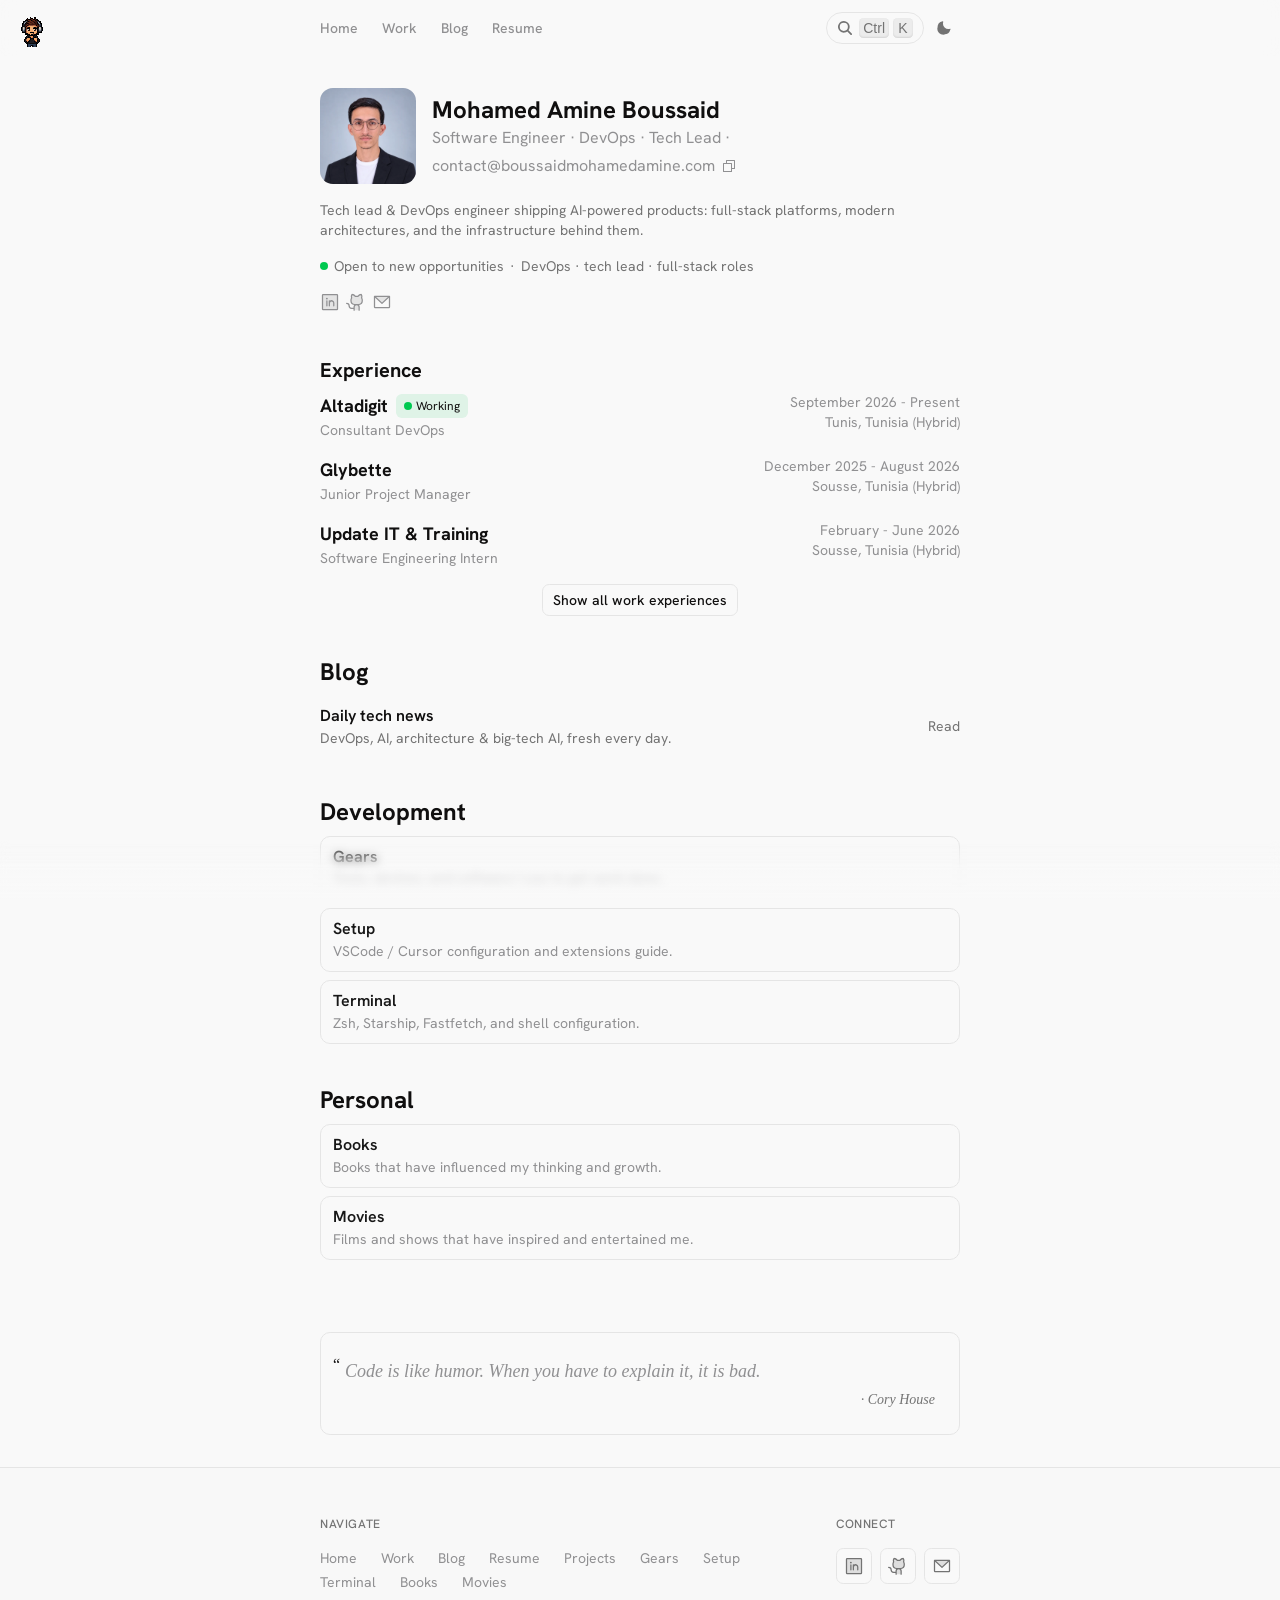
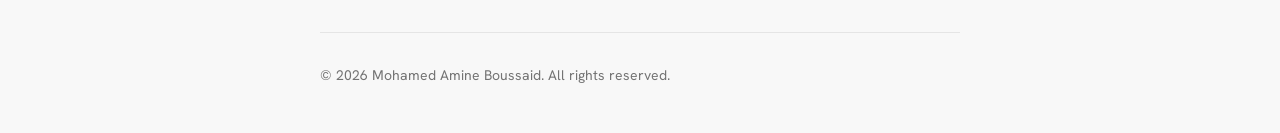
==== commit a7121309: "Bilingual CV reader, company name fix - resume-en.pdf (default) + resume-fr.pdf in reader; EN/FR   s" ====
--- a/index.html
+++ b/index.html
@@ -1,5 +1,5 @@
 <!DOCTYPE html>
 <html lang="en">
 <head><meta charset="utf-8"/><meta content="width=device-width, initial-scale=1" name="viewport"/><title>Mohamed Amine Boussaid - Software Engineer</title><meta content="Tech lead &amp; DevOps engineer shipping AI-powered products: full-stack platforms, modern architectures, and the infrastructure behind them." name="description"/><meta content="Mohamed Amine Boussaid, Boussaid, software engineer Tunisia, DevOps engineer, tech lead, full-stack developer, AI-powered products, Kubernetes, Docker, Proxmox, cloud architecture, portfolio, open to opportunities" name="keywords"/><meta content="index,follow" name="robots"/><link href="https://www.boussaidmohamedamine.com/" rel="canonical"/><meta content="Mohamed Amine Boussaid - Software Engineer" property="og:title"/><meta content="Tech lead & DevOps engineer shipping AI-powered products: full-stack platforms, modern architectures, and the infrastructure behind them." property="og:description"/><meta content="website" property="og:type"/><meta content="https://www.boussaidmohamedamine.com/" property="og:url"/><meta content="https://www.boussaidmohamedamine.com/assets/profile/og-card.png" property="og:image"/><meta content="1200" property="og:image:width"/><meta content="630" property="og:image:height"/><meta content="https://www.boussaidmohamedamine.com/assets/profile/og-card.png" name="twitter:image"/><meta content="summary_large_image" name="twitter:card"/><meta content="Mohamed Amine Boussaid - Software Engineer" name="twitter:title"/><meta content="Tech lead & DevOps engineer shipping AI-powered products: full-stack platforms, modern architectures, and the infrastructure behind them." name="twitter:description"/><meta content="Mohamed Amine Boussaid" name="author"/><link href="favicon.ico" rel="icon" sizes="any"/><link href="favicon-16x16.png" rel="icon" sizes="16x16" type="image/png"/><link href="favicon-32x32.png" rel="icon" sizes="32x32" type="image/png"/><link href="apple-touch-icon.png" rel="apple-touch-icon"/><link href="site.webmanifest" rel="manifest"/><link href="assets/css/fonts.css" rel="stylesheet"/><link href="assets/css/main.css" rel="stylesheet"/><script>try{if(localStorage.getItem('theme')==='dark')document.documentElement.classList.add('dark')}catch(e){}</script></head>
-<body class="hankengrotesk_a9d8294d-module__aGBq3a__className hankengrotesk_a9d8294d-module__aGBq3a__variable geist_a71539c9-module__T19VSG__variable geist_mono_8d43a2aa-module__8Li5zG__variable antialiased"><div></div><div data-site-chrome=""></div><header class="sticky top-0 z-50 w-full bg-background/95 backdrop-blur supports-backdrop-filter:bg-background/60" data-site-chrome=""><div class="container mx-auto max-w-2xl px-4 flex h-14 items-center justify-between"><nav class="flex items-center gap-6 text-sm font-medium"><a class="text-secondary transition-colors hover:text-primary" href="index.html">Home</a><a class="text-secondary transition-colors hover:text-primary" href="work.html">Work</a><a class="text-secondary transition-colors hover:text-primary" href="blog.html">Blog</a><a class="text-secondary transition-colors hover:text-primary" href="resume.html">Resume</a></nav><div class="flex items-center gap-1"><button aria-label="Open search (Ctrl+K)" class="group/button inline-flex shrink-0 items-center justify-center text-muted-foreground transition-all outline-none focus-visible:border-ring focus-visible:ring-3 focus-visible:ring-ring/50 active:scale-[0.98] disabled:pointer-events-none disabled:opacity-50 aria-invalid:border-destructive aria-invalid:ring-3 aria-invalid:ring-destructive/20 dark:aria-invalid:border-destructive/50 dark:aria-invalid:ring-destructive/40 [&amp;_svg]:pointer-events-none [&amp;_svg]:shrink-0 [&amp;_svg:not([class*='size-'])]:size-4 sm:border sm:bg-clip-padding sm:text-sm sm:font-medium sm:whitespace-nowrap sm:border-border sm:bg-background aria-expanded:bg-muted aria-expanded:text-foreground dark:sm:border-input dark:sm:bg-input/30 sm:h-8 sm:px-2.5 sm:in-data-[slot=button-group]:rounded-lg sm:has-data-[icon=inline-end]:pr-1.5 sm:has-data-[icon=inline-start]:pl-1.5 sm:gap-1.5 sm:rounded-full sm:shadow-none sm:hover:bg-background sm:hover:text-muted-foreground dark:sm:hover:bg-input/30" data-size="sm" data-slot="button" data-variant="outline" id="cmdk-open" type="button"><svg aria-hidden="true" fill="none" viewbox="0 0 16 16"><path clip-rule="evenodd" d="M10.278 11.514a5.824 5.824 0 1 1 1.235-1.235l3.209 3.208A.875.875 0 0 1 14.111 15a.875.875 0 0 1-.624-.278l-3.209-3.208Zm.623-4.69a4.077 4.077 0 1 1-8.154 0 4.077 4.077 0 0 1 8.154 0Z" fill="currentColor" fill-rule="evenodd"></path></svg><kbd class="items-center gap-1 hidden sm:flex" data-slot="kbd-group"><kbd class="pointer-events-none inline-flex h-5 w-fit min-w-6 items-center justify-center gap-1 rounded-sm px-1 font-sans text-sm/none font-normal text-muted-foreground select-none [&amp;_svg:not([class*='size-'])]:size-3 bg-black/5 shadow-[inset_0_-1px_2px] shadow-black/10 dark:bg-white/10 dark:shadow-white/10 in-data-[slot=tooltip-content]:bg-white/20 in-data-[slot=tooltip-content]:text-background in-data-[slot=tooltip-content]:shadow-white/20 dark:in-data-[slot=tooltip-content]:bg-black/10 dark:in-data-[slot=tooltip-content]:shadow-black/10 dark:in-data-[slot=tooltip-content]:text-shadow-xs" data-slot="kbd">Ctrl</kbd><kbd class="pointer-events-none inline-flex h-5 items-center justify-center gap-1 rounded-sm px-1 font-sans text-sm/none font-normal text-muted-foreground select-none [&amp;_svg:not([class*='size-'])]:size-3 bg-black/5 shadow-[inset_0_-1px_2px] shadow-black/10 dark:bg-white/10 dark:shadow-white/10 in-data-[slot=tooltip-content]:bg-white/20 in-data-[slot=tooltip-content]:text-background in-data-[slot=tooltip-content]:shadow-white/20 dark:in-data-[slot=tooltip-content]:bg-black/10 dark:in-data-[slot=tooltip-content]:shadow-black/10 dark:in-data-[slot=tooltip-content]:text-shadow-xs w-5 min-w-5" data-slot="kbd">K</kbd></kbd></button><button aria-label="Toggle theme" class="inline-flex size-8 items-center justify-center rounded-md text-muted-foreground transition-colors hover:text-primary" id="theme-toggle" type="button"><svg aria-hidden="true" class="icon-moon size-4" fill="currentColor" viewBox="0 0 256 256" xmlns="http://www.w3.org/2000/svg"><path d="M233.54,142.23a8,8,0,0,0-8-2,88.08,88.08,0,0,1-109.8-109.8,8,8,0,0,0-10-10A104.84,104.84,0,1,0,230.36,150.21,8,8,0,0,0,233.54,142.23ZM128,208A104,104,0,0,1,48.46,72.46,88.13,88.13,0,0,0,183.54,207.54,103.72,103.72,0,0,1,128,208Z"></path></svg><svg aria-hidden="true" class="icon-sun size-4 hidden" fill="currentColor" viewBox="0 0 256 256" xmlns="http://www.w3.org/2000/svg"><path d="M120,40V16a8,8,0,0,1,16,0V40a8,8,0,0,1-16,0Zm8,24a64,64,0,1,0,64,64A64.07,64.07,0,0,0,128,64Zm0,112a48,48,0,1,1,48-48A48.05,48.05,0,0,1,128,176ZM58.34,69.66a8,8,0,0,0,11.32-11.32l-16-16a8,8,0,0,0-11.32,11.32Zm0,116.68a8,8,0,0,0-11.32,11.32l16,16a8,8,0,0,0,11.32-11.32ZM192,72a8,8,0,0,0,5.66-2.34l16-16a8,8,0,0,0-11.32-11.32l-16,16A8,8,0,0,0,192,72Zm5.66,114.34a8,8,0,0,0-11.32,11.32l16,16a8,8,0,0,0,11.32-11.32ZM48,128a8,8,0,0,0-8-8H16a8,8,0,0,0,0,16h24A8,8,0,0,0,48,128Zm80,80a8,8,0,0,0-8,8v24a8,8,0,0,0,16,0V216A8,8,0,0,0,128,208Z"></path></svg></button></div></div></header><main><div class="space-y-10 pt-8"><div class="container mx-auto max-w-2xl px-4 undefined"><div class="flex flex-col gap-4"><div class="flex gap-4 items-center"><div data-oneko-dodge="true"><button aria-label="Avatar" id="mascot" oncontextmenu="return false" style="position:relative;display:block;flex-shrink:0;width:96px;height:96px;padding:0;border:0;background:transparent;appearance:none;cursor:pointer;user-select:none" type="button"><div aria-label="Mohamed Amine Boussaid" class="size-full rounded-2xl" role="img" style="background-image:url('assets/profile/boussaid-portrait.webp');background-size:cover;background-position:center;pointer-events:none"></div></button></div><div><h1 class="text-lg font-bold whitespace-nowrap sm:text-2xl">Mohamed Amine Boussaid</h1><p class="text-base text-secondary flex flex-wrap items-center gap-x-1 gap-y-1"><span>Software Engineer · DevOps · Tech Lead</span><span>·</span><span aria-label="Copy email" class="group inline-flex cursor-pointer items-center gap-1.5 text-secondary transition-colors focus-visible:outline-none focus-visible:ring-2 focus-visible:ring-ring focus-visible:ring-offset-2 group group-hover:text-primary" data-email="contact@boussaidmohamedamine.com" id="email-copy" role="button" tabindex="0"><span class="group-hover:text-primary hidden md:block"><a class="__cf_email__" href="mailto:contact@boussaidmohamedamine.com">contact@boussaidmohamedamine.com</a></span><span class="group-hover:text-primary block md:hidden">Email</span><span class="relative inline-flex size-4 shrink-0 items-center justify-center group-hover:text-primary"><svg aria-hidden="true" class="absolute inset-0 size-4 text-current transition-[opacity,transform] duration-200 ease-out opacity-100 scale-100" fill="currentColor" height="1em" viewbox="0 0 256 256" width="1em" xmlns="http://www.w3.org/2000/svg"><path d="M216,32H88a8,8,0,0,0-8,8V80H40a8,8,0,0,0-8,8V216a8,8,0,0,0,8,8H168a8,8,0,0,0,8-8V176h40a8,8,0,0,0,8-8V40A8,8,0,0,0,216,32ZM160,208H48V96H160Zm48-48H176V88a8,8,0,0,0-8-8H96V48H208Z"></path></svg><svg aria-hidden="true" class="absolute inset-0 size-4 transition-[opacity,transform] duration-200 ease-out opacity-0 scale-50" fill="currentColor" height="1em" viewbox="0 0 256 256" width="1em" xmlns="http://www.w3.org/2000/svg"><path d="M232.49,80.49l-128,128a12,12,0,0,1-17,0l-56-56a12,12,0,1,1,17-17L96,183,215.51,63.51a12,12,0,0,1,17,17Z"></path></svg></span></span></p></div></div><p class="text-sm text-muted-foreground max-w-xl">Tech lead &amp; DevOps engineer shipping AI-powered products: full-stack platforms, modern architectures, and the infrastructure behind them.</p><div id="S:0"><div class="flex items-center gap-3"><div class="flex min-w-0 flex-1 items-center gap-1.5 text-sm"><span class="size-2 shrink-0 rounded-full bg-green-500 animate-pulse"></span><span class="shrink-0 text-muted-foreground">Open to new opportunities</span><span class="shrink-0 text-muted-foreground"> · </span><a class="truncate text-muted-foreground transition-colors hover:text-primary" href="https://www.linkedin.com/in/boussaidmohamedamine/" rel="noopener noreferrer" target="_blank">DevOps · tech lead · full-stack roles</a></div></div></div><div class="flex flex-wrap my-0 gap-0.5"><a aria-label="LinkedIn" class="text-secondary flex items-center gap-2 transition-colors hover:text-primary" data-slot="tooltip-trigger" data-state="closed" href="https://www.linkedin.com/in/boussaidmohamedamine/" rel="noopener noreferrer" target="_blank" title="LinkedIn" data-tooltip="Follow me on LinkedIn"><span aria-hidden="true" class="size-6"><svg class="size-5" fill="currentColor" height="1em" viewbox="0 0 256 256" width="1em" xmlns="http://www.w3.org/2000/svg"><path d="M224,40V216a8,8,0,0,1-8,8H40a8,8,0,0,1-8-8V40a8,8,0,0,1,8-8H216A8,8,0,0,1,224,40Z" opacity="0.2"></path><path d="M216,24H40A16,16,0,0,0,24,40V216a16,16,0,0,0,16,16H216a16,16,0,0,0,16-16V40A16,16,0,0,0,216,24Zm0,192H40V40H216V216ZM96,112v64a8,8,0,0,1-16,0V112a8,8,0,0,1,16,0Zm88,28v36a8,8,0,0,1-16,0V140a20,20,0,0,0-40,0v36a8,8,0,0,1-16,0V112a8,8,0,0,1,15.79-1.78A36,36,0,0,1,184,140ZM100,84A12,12,0,1,1,88,72,12,12,0,0,1,100,84Z"></path></svg></span><span class="sr-only">LinkedIn</span></a><a aria-label="Github" class="text-secondary flex items-center gap-2 transition-colors hover:text-primary" data-slot="tooltip-trigger" data-state="closed" href="https://github.com/Boussaid001" rel="noopener noreferrer" target="_blank" title="Github" data-tooltip="Follow me on GitHub"><span aria-hidden="true" class="size-6"><svg class="size-5" fill="currentColor" height="1em" viewbox="0 0 256 256" width="1em" xmlns="http://www.w3.org/2000/svg"><path d="M208,104v8a48,48,0,0,1-48,48H136a32,32,0,0,1,32,32v40H104V192a32,32,0,0,1,32-32H112a48,48,0,0,1-48-48v-8a49.28,49.28,0,0,1,8.51-27.3A51.92,51.92,0,0,1,76,32a52,52,0,0,1,43.83,24h32.34A52,52,0,0,1,196,32a51.92,51.92,0,0,1,3.49,44.7A49.28,49.28,0,0,1,208,104Z" opacity="0.2"></path><path d="M208.3,75.68A59.74,59.74,0,0,0,202.93,28,8,8,0,0,0,196,24a59.75,59.75,0,0,0-48,24H124A59.75,59.75,0,0,0,76,24a8,8,0,0,0-6.93,4,59.78,59.78,0,0,0-5.38,47.68A58.14,58.14,0,0,0,56,104v8a56.06,56.06,0,0,0,48.44,55.47A39.8,39.8,0,0,0,96,192v8H72a24,24,0,0,1-24-24A40,40,0,0,0,8,136a8,8,0,0,0,0,16,24,24,0,0,1,24,24,40,40,0,0,0,40,40H96v16a8,8,0,0,0,16,0V192a24,24,0,0,1,48,0v40a8,8,0,0,0,16,0V192a39.8,39.8,0,0,0-8.44-24.53A56.06,56.06,0,0,0,216,112v-8A58,58,0,0,0,208.3,75.68ZM200,112a40,40,0,0,1-40,40H112a40,40,0,0,1-40-40v-8a41.74,41.74,0,0,1,6.9-22.48A8,8,0,0,0,80,73.83a43.81,43.81,0,0,1,.79-33.58,43.88,43.88,0,0,1,32.32,20.06A8,8,0,0,0,119.82,64h32.35a8,8,0,0,0,6.74-3.69,43.87,43.87,0,0,1,32.32-20.06A43.81,43.81,0,0,1,192,73.83a8.09,8.09,0,0,0,1,7.65A41.76,41.76,0,0,1,200,104Z"></path></svg></span><span class="sr-only">Github</span></a><a aria-label="Email" class="text-secondary flex items-center gap-2 transition-colors hover:text-primary" data-slot="tooltip-trigger" data-state="closed" href="mailto:contact@boussaidmohamedamine.com" rel="noopener noreferrer" target="_blank" title="Email" data-tooltip="Email me for collaboration"><span aria-hidden="true" class="size-6"><svg class="size-5" fill="currentColor" height="1em" viewbox="0 0 256 256" width="1em" xmlns="http://www.w3.org/2000/svg"><path d="M224,56l-96,88L32,56Z" opacity="0.2"></path><path d="M224,48H32a8,8,0,0,0-8,8V192a16,16,0,0,0,16,16H216a16,16,0,0,0,16-16V56A8,8,0,0,0,224,48ZM203.43,64,128,133.15,52.57,64ZM216,192H40V74.19l82.59,75.71a8,8,0,0,0,10.82,0L216,74.19V192Z"></path></svg></span><span class="sr-only">Email</span></a></div></div></div><div class="container mx-auto max-w-2xl px-4 undefined"><section class="space-y-2"><div class="animate-in-up-on-view"><h2 class="text-xl font-bold">Experience</h2></div><div class="flex flex-col gap-4"><div class="animate-in-up-on-view" style="animation-delay:0.05s"><div data-slot="collapsible" data-state="closed"><div class="group/card flex flex-row flex-nowrap items-start justify-between gap-3"><div class="flex min-w-0 flex-1 flex-col"><div class="flex flex-wrap items-center gap-2"><h3 class="text-lg font-bold blur-none">Altadigit</h3><div class="flex items-center gap-1 rounded-md border-green-300 bg-green-500/10 px-2 py-1 text-xs"><div class="size-2 rounded-full bg-green-500 animate-pulse"></div><span>Working</span></div></div><p class="text-sm text-secondary">Consultant DevOps</p></div><div class="flex shrink-0 flex-col text-right text-sm text-secondary min-w-[88px] md:min-w-[140px]"><p class="md:hidden">Sep 26 - Present</p><p class="hidden md:block">September 2026 - Present</p><p class="md:hidden">Tunis, TN</p><p class="hidden md:block">Tunis, Tunisia (Hybrid)</p></div></div></div></div><div class="animate-in-up-on-view" style="animation-delay:0.1s"><div data-slot="collapsible" data-state="closed"><div class="group/card flex flex-row flex-nowrap items-start justify-between gap-3"><div class="flex min-w-0 flex-1 flex-col"><div class="flex flex-wrap items-center gap-2"><h3 class="text-lg font-bold blur-none">Glybette</h3></div><p class="text-sm text-secondary">Junior Project Manager</p></div><div class="flex shrink-0 flex-col text-right text-sm text-secondary min-w-[88px] md:min-w-[140px]"><p class="md:hidden">Dec 25 - Aug 26</p><p class="hidden md:block">December 2025 - August 2026</p><p class="md:hidden">Sousse, TN</p><p class="hidden md:block">Sousse, Tunisia (Hybrid)</p></div></div></div></div><div class="animate-in-up-on-view" style="animation-delay:0.15s"><div data-slot="collapsible" data-state="closed"><div class="group/card flex flex-row flex-nowrap items-start justify-between gap-3"><div class="flex min-w-0 flex-1 flex-col"><div class="flex flex-wrap items-center gap-2"><h3 class="text-lg font-bold blur-none">Update It</h3></div><p class="text-sm text-secondary">Software Engineering Intern</p></div><div class="flex shrink-0 flex-col text-right text-sm text-secondary min-w-[88px] md:min-w-[140px]"><p class="md:hidden">Feb - Jun 26</p><p class="hidden md:block">February - June 2026</p><p class="md:hidden">Sousse, TN</p><p class="hidden md:block">Sousse, Tunisia (Hybrid)</p></div></div></div></div></div><div class="animate-in-up-on-view flex justify-center pt-2" style="animation-delay:0.2s"><a class="group/button inline-flex shrink-0 items-center justify-center rounded-lg border bg-clip-padding text-sm font-medium whitespace-nowrap transition-all outline-none select-none focus-visible:border-ring focus-visible:ring-3 focus-visible:ring-ring/50 disabled:pointer-events-none disabled:opacity-50 aria-invalid:border-destructive aria-invalid:ring-3 aria-invalid:ring-destructive/20 dark:aria-invalid:border-destructive/50 dark:aria-invalid:ring-destructive/40 [&amp;_svg]:pointer-events-none [&amp;_svg]:shrink-0 [&amp;_svg:not([class*='size-'])]:size-4 border-border bg-background hover:bg-muted hover:text-foreground aria-expanded:bg-muted aria-expanded:text-foreground dark:border-input dark:bg-input/30 dark:hover:bg-input/50 h-8 gap-1.5 px-2.5 has-data-[icon=inline-end]:pr-2 has-data-[icon=inline-start]:pl-2 text-sm font-medium" data-size="default" data-slot="button" data-variant="outline" href="work.html">Show all work experiences</a></div></section></div><div class="container mx-auto max-w-2xl px-4 undefined"><section class="space-y-2"><div class="animate-in-up-on-view"><h2 class="text-2xl font-bold">Blog</h2></div><div class="animate-in-up-on-view"><a class="group flex items-center justify-between py-2" href="blog.html"><div><p class="font-semibold group-hover:text-primary transition-colors">Daily tech news</p><p class="text-sm text-muted-foreground">DevOps, AI, architecture &amp; big-tech AI, fresh every day.</p></div><span class="text-sm text-muted-foreground group-hover:text-primary transition-colors">Read</span></a></div></section></div><div class="container mx-auto max-w-2xl px-4 undefined"><section class="space-y-2"><div class="animate-in-up-on-view"><h2 class="text-2xl font-bold">Development</h2></div><div class="flex flex-col gap-2"><div class="animate-in-up-on-view" style="animation-delay:0.05s"><a class="group flex flex-row items-center justify-between gap-3 rounded-xl border border-border bg-card px-3 py-2.5 no-underline transition-colors hover:bg-muted/60" href="gears.html"><div class="min-w-0 flex-1 space-y-0.5"><h3 class="text-base font-semibold leading-tight text-primary transition-colors group-hover:text-primary">Gears</h3><p class="line-clamp-2 text-xs text-secondary sm:text-sm">Tools, devices, and software I use to get work done.</p></div><span class="inline-flex shrink-0 opacity-0 transition-opacity group-hover:opacity-100"><svg class="size-4 text-muted-foreground transition-transform group-hover:translate-x-0.5 group-hover:-translate-y-0.5" fill="currentColor" height="1em" viewbox="0 0 256 256" width="1em" xmlns="http://www.w3.org/2000/svg"><path d="M221.66,133.66l-72,72a8,8,0,0,1-11.32-11.32L196.69,136H40a8,8,0,0,1,0-16H196.69L138.34,61.66a8,8,0,0,1,11.32-11.32l72,72A8,8,0,0,1,221.66,133.66Z"></path></svg></span></a></div><div class="animate-in-up-on-view" style="animation-delay:0.1s"><a class="group flex flex-row items-center justify-between gap-3 rounded-xl border border-border bg-card px-3 py-2.5 no-underline transition-colors hover:bg-muted/60" href="setup.html"><div class="min-w-0 flex-1 space-y-0.5"><h3 class="text-base font-semibold leading-tight text-primary transition-colors group-hover:text-primary">Setup</h3><p class="line-clamp-2 text-xs text-secondary sm:text-sm">VSCode / Cursor configuration and extensions guide.</p></div><span class="inline-flex shrink-0 opacity-0 transition-opacity group-hover:opacity-100"><svg class="size-4 text-muted-foreground transition-transform group-hover:translate-x-0.5 group-hover:-translate-y-0.5" fill="currentColor" height="1em" viewbox="0 0 256 256" width="1em" xmlns="http://www.w3.org/2000/svg"><path d="M221.66,133.66l-72,72a8,8,0,0,1-11.32-11.32L196.69,136H40a8,8,0,0,1,0-16H196.69L138.34,61.66a8,8,0,0,1,11.32-11.32l72,72A8,8,0,0,1,221.66,133.66Z"></path></svg></span></a></div><div class="animate-in-up-on-view" style="animation-delay:0.15000000000000002s"><a class="group flex flex-row items-center justify-between gap-3 rounded-xl border border-border bg-card px-3 py-2.5 no-underline transition-colors hover:bg-muted/60" href="terminal.html"><div class="min-w-0 flex-1 space-y-0.5"><h3 class="text-base font-semibold leading-tight text-primary transition-colors group-hover:text-primary">Terminal</h3><p class="line-clamp-2 text-xs text-secondary sm:text-sm">Zsh, Starship, Fastfetch, and shell configuration.</p></div><span class="inline-flex shrink-0 opacity-0 transition-opacity group-hover:opacity-100"><svg class="size-4 text-muted-foreground transition-transform group-hover:translate-x-0.5 group-hover:-translate-y-0.5" fill="currentColor" height="1em" viewbox="0 0 256 256" width="1em" xmlns="http://www.w3.org/2000/svg"><path d="M221.66,133.66l-72,72a8,8,0,0,1-11.32-11.32L196.69,136H40a8,8,0,0,1,0-16H196.69L138.34,61.66a8,8,0,0,1,11.32-11.32l72,72A8,8,0,0,1,221.66,133.66Z"></path></svg></span></a></div></div></section></div><div class="container mx-auto max-w-2xl px-4 undefined"><section class="space-y-2"><div class="animate-in-up-on-view"><h2 class="text-2xl font-bold">Personal</h2></div><div class="flex flex-col gap-2"><div class="animate-in-up-on-view" style="animation-delay:0.05s"><a class="group flex flex-row items-center justify-between gap-3 rounded-xl border border-border bg-card px-3 py-2.5 no-underline transition-colors hover:bg-muted/60" href="books.html"><div class="min-w-0 flex-1 space-y-0.5"><h3 class="text-base font-semibold leading-tight text-primary transition-colors group-hover:text-primary">Books</h3><p class="line-clamp-2 text-xs text-secondary sm:text-sm">Books that have influenced my thinking and growth.</p></div><span class="inline-flex shrink-0 opacity-0 transition-opacity group-hover:opacity-100"><svg class="size-4 text-muted-foreground transition-transform group-hover:translate-x-0.5 group-hover:-translate-y-0.5" fill="currentColor" height="1em" viewbox="0 0 256 256" width="1em" xmlns="http://www.w3.org/2000/svg"><path d="M221.66,133.66l-72,72a8,8,0,0,1-11.32-11.32L196.69,136H40a8,8,0,0,1,0-16H196.69L138.34,61.66a8,8,0,0,1,11.32-11.32l72,72A8,8,0,0,1,221.66,133.66Z"></path></svg></span></a></div><div class="animate-in-up-on-view" style="animation-delay:0.1s"><a class="group flex flex-row items-center justify-between gap-3 rounded-xl border border-border bg-card px-3 py-2.5 no-underline transition-colors hover:bg-muted/60" href="movies.html"><div class="min-w-0 flex-1 space-y-0.5"><h3 class="text-base font-semibold leading-tight text-primary transition-colors group-hover:text-primary">Movies</h3><p class="line-clamp-2 text-xs text-secondary sm:text-sm">Films and shows that have inspired and entertained me.</p></div><span class="inline-flex shrink-0 opacity-0 transition-opacity group-hover:opacity-100"><svg class="size-4 text-muted-foreground transition-transform group-hover:translate-x-0.5 group-hover:-translate-y-0.5" fill="currentColor" height="1em" viewbox="0 0 256 256" width="1em" xmlns="http://www.w3.org/2000/svg"><path d="M221.66,133.66l-72,72a8,8,0,0,1-11.32-11.32L196.69,136H40a8,8,0,0,1,0-16H196.69L138.34,61.66a8,8,0,0,1,11.32-11.32l72,72A8,8,0,0,1,221.66,133.66Z"></path></svg></span></a></div></div></section></div><div class="container mx-auto max-w-2xl px-4 py-8"><div id="quote-card"></div></div></div></main><div class="pointer-events-none fixed inset-x-0 bottom-0 z-10 h-[60px] select-none bg-gradient-to-t from-background to-transparent opacity-100 backdrop-blur-[5px] [mask-image:linear-gradient(to_top,black_50%,transparent)] [-webkit-mask-image:linear-gradient(to_top,black_50%,transparent)] dark:[mask-image:linear-gradient(to_top,black_50%,transparent)] dark:[-webkit-mask-image:linear-gradient(to_top,black_50%,transparent)]" data-site-chrome="" style="user-select:none"></div><footer class="border-t border-border bg-muted/30" data-site-chrome=""><div class="container mx-auto max-w-2xl px-4 py-12"><div class="flex flex-col gap-10 sm:flex-row sm:items-start sm:justify-between sm:gap-8"><div class="flex flex-col gap-4"><p class="text-xs font-medium uppercase tracking-wider text-muted-foreground">Navigate</p><nav class="flex flex-wrap gap-x-6 gap-y-1"><a class="text-sm text-secondary transition-colors hover:text-primary" href="index.html">Home</a><a class="text-sm text-secondary transition-colors hover:text-primary" href="work.html">Work</a><a class="text-sm text-secondary transition-colors hover:text-primary" href="blog.html">Blog</a><a class="text-sm text-secondary transition-colors hover:text-primary" href="resume.html">Resume</a><a class="text-sm text-secondary transition-colors hover:text-primary" href="projects.html">Projects</a><a class="text-sm text-secondary transition-colors hover:text-primary" href="gears.html">Gears</a><a class="text-sm text-secondary transition-colors hover:text-primary" href="setup.html">Setup</a><a class="text-sm text-secondary transition-colors hover:text-primary" href="terminal.html">Terminal</a><a class="text-sm text-secondary transition-colors hover:text-primary" href="books.html">Books</a><a class="text-sm text-secondary transition-colors hover:text-primary" href="movies.html">Movies</a></nav></div><div class="flex flex-col gap-4"><p class="text-xs font-medium uppercase tracking-wider text-muted-foreground">Connect</p><div class="flex gap-2"><a aria-label="LinkedIn" class="flex size-9 items-center justify-center rounded-lg border border-border bg-background text-muted-foreground transition-colors hover:bg-muted hover:text-primary" href="https://www.linkedin.com/in/boussaidmohamedamine/" rel="noopener noreferrer" target="_blank" data-tooltip="Follow me on LinkedIn"><svg class="size-5" fill="currentColor" height="1em" viewbox="0 0 256 256" width="1em" xmlns="http://www.w3.org/2000/svg"><path d="M224,40V216a8,8,0,0,1-8,8H40a8,8,0,0,1-8-8V40a8,8,0,0,1,8-8H216A8,8,0,0,1,224,40Z" opacity="0.2"></path><path d="M216,24H40A16,16,0,0,0,24,40V216a16,16,0,0,0,16,16H216a16,16,0,0,0,16-16V40A16,16,0,0,0,216,24Zm0,192H40V40H216V216ZM96,112v64a8,8,0,0,1-16,0V112a8,8,0,0,1,16,0Zm88,28v36a8,8,0,0,1-16,0V140a20,20,0,0,0-40,0v36a8,8,0,0,1-16,0V112a8,8,0,0,1,15.79-1.78A36,36,0,0,1,184,140ZM100,84A12,12,0,1,1,88,72,12,12,0,0,1,100,84Z"></path></svg></a><a aria-label="Github" class="flex size-9 items-center justify-center rounded-lg border border-border bg-background text-muted-foreground transition-colors hover:bg-muted hover:text-primary" href="https://github.com/Boussaid001" rel="noopener noreferrer" target="_blank" data-tooltip="Follow me on GitHub"><svg class="size-5" fill="currentColor" height="1em" viewbox="0 0 256 256" width="1em" xmlns="http://www.w3.org/2000/svg"><path d="M208,104v8a48,48,0,0,1-48,48H136a32,32,0,0,1,32,32v40H104V192a32,32,0,0,1,32-32H112a48,48,0,0,1-48-48v-8a49.28,49.28,0,0,1,8.51-27.3A51.92,51.92,0,0,1,76,32a52,52,0,0,1,43.83,24h32.34A52,52,0,0,1,196,32a51.92,51.92,0,0,1,3.49,44.7A49.28,49.28,0,0,1,208,104Z" opacity="0.2"></path><path d="M208.3,75.68A59.74,59.74,0,0,0,202.93,28,8,8,0,0,0,196,24a59.75,59.75,0,0,0-48,24H124A59.75,59.75,0,0,0,76,24a8,8,0,0,0-6.93,4,59.78,59.78,0,0,0-5.38,47.68A58.14,58.14,0,0,0,56,104v8a56.06,56.06,0,0,0,48.44,55.47A39.8,39.8,0,0,0,96,192v8H72a24,24,0,0,1-24-24A40,40,0,0,0,8,136a8,8,0,0,0,0,16,24,24,0,0,1,24,24,40,40,0,0,0,40,40H96v16a8,8,0,0,0,16,0V192a24,24,0,0,1,48,0v40a8,8,0,0,0,16,0V192a39.8,39.8,0,0,0-8.44-24.53A56.06,56.06,0,0,0,216,112v-8A58,58,0,0,0,208.3,75.68ZM200,112a40,40,0,0,1-40,40H112a40,40,0,0,1-40-40v-8a41.74,41.74,0,0,1,6.9-22.48A8,8,0,0,0,80,73.83a43.81,43.81,0,0,1,.79-33.58,43.88,43.88,0,0,1,32.32,20.06A8,8,0,0,0,119.82,64h32.35a8,8,0,0,0,6.74-3.69,43.87,43.87,0,0,1,32.32-20.06A43.81,43.81,0,0,1,192,73.83a8.09,8.09,0,0,0,1,7.65A41.76,41.76,0,0,1,200,104Z"></path></svg></a><a aria-label="Email" class="flex size-9 items-center justify-center rounded-lg border border-border bg-background text-muted-foreground transition-colors hover:bg-muted hover:text-primary" href="mailto:contact@boussaidmohamedamine.com" rel="noopener noreferrer" target="_blank" data-tooltip="Email me for collaboration"><svg class="size-5" fill="currentColor" height="1em" viewbox="0 0 256 256" width="1em" xmlns="http://www.w3.org/2000/svg"><path d="M224,56l-96,88L32,56Z" opacity="0.2"></path><path d="M224,48H32a8,8,0,0,0-8,8V192a16,16,0,0,0,16,16H216a16,16,0,0,0,16-16V56A8,8,0,0,0,224,48ZM203.43,64,128,133.15,52.57,64ZM216,192H40V74.19l82.59,75.71a8,8,0,0,0,10.82,0L216,74.19V192Z"></path></svg></a></div></div></div><div class="mt-10 flex flex-col items-center justify-between gap-2 border-t border-border pt-8 sm:flex-row sm:items-center sm:gap-4"><p class="text-sm text-muted-foreground">© 2026 Mohamed Amine Boussaid. All rights reserved.</p></div></div></footer><section aria-atomic="false" aria-label="Notifications alt+T" aria-live="polite" aria-relevant="additions text" tabindex="-1"></section><script>window.ONEKO_BASE='assets/oneko/';</script><script defer src="assets/js/site.js"></script><script defer src="assets/oneko/oneko.js"></script></body>
+<body class="hankengrotesk_a9d8294d-module__aGBq3a__className hankengrotesk_a9d8294d-module__aGBq3a__variable geist_a71539c9-module__T19VSG__variable geist_mono_8d43a2aa-module__8Li5zG__variable antialiased"><div></div><div data-site-chrome=""></div><header class="sticky top-0 z-50 w-full bg-background/95 backdrop-blur supports-backdrop-filter:bg-background/60" data-site-chrome=""><div class="container mx-auto max-w-2xl px-4 flex h-14 items-center justify-between"><nav class="flex items-center gap-6 text-sm font-medium"><a class="text-secondary transition-colors hover:text-primary" href="index.html">Home</a><a class="text-secondary transition-colors hover:text-primary" href="work.html">Work</a><a class="text-secondary transition-colors hover:text-primary" href="blog.html">Blog</a><a class="text-secondary transition-colors hover:text-primary" href="resume.html">Resume</a></nav><div class="flex items-center gap-1"><button aria-label="Open search (Ctrl+K)" class="group/button inline-flex shrink-0 items-center justify-center text-muted-foreground transition-all outline-none focus-visible:border-ring focus-visible:ring-3 focus-visible:ring-ring/50 active:scale-[0.98] disabled:pointer-events-none disabled:opacity-50 aria-invalid:border-destructive aria-invalid:ring-3 aria-invalid:ring-destructive/20 dark:aria-invalid:border-destructive/50 dark:aria-invalid:ring-destructive/40 [&amp;_svg]:pointer-events-none [&amp;_svg]:shrink-0 [&amp;_svg:not([class*='size-'])]:size-4 sm:border sm:bg-clip-padding sm:text-sm sm:font-medium sm:whitespace-nowrap sm:border-border sm:bg-background aria-expanded:bg-muted aria-expanded:text-foreground dark:sm:border-input dark:sm:bg-input/30 sm:h-8 sm:px-2.5 sm:in-data-[slot=button-group]:rounded-lg sm:has-data-[icon=inline-end]:pr-1.5 sm:has-data-[icon=inline-start]:pl-1.5 sm:gap-1.5 sm:rounded-full sm:shadow-none sm:hover:bg-background sm:hover:text-muted-foreground dark:sm:hover:bg-input/30" data-size="sm" data-slot="button" data-variant="outline" id="cmdk-open" type="button"><svg aria-hidden="true" fill="none" viewbox="0 0 16 16"><path clip-rule="evenodd" d="M10.278 11.514a5.824 5.824 0 1 1 1.235-1.235l3.209 3.208A.875.875 0 0 1 14.111 15a.875.875 0 0 1-.624-.278l-3.209-3.208Zm.623-4.69a4.077 4.077 0 1 1-8.154 0 4.077 4.077 0 0 1 8.154 0Z" fill="currentColor" fill-rule="evenodd"></path></svg><kbd class="items-center gap-1 hidden sm:flex" data-slot="kbd-group"><kbd class="pointer-events-none inline-flex h-5 w-fit min-w-6 items-center justify-center gap-1 rounded-sm px-1 font-sans text-sm/none font-normal text-muted-foreground select-none [&amp;_svg:not([class*='size-'])]:size-3 bg-black/5 shadow-[inset_0_-1px_2px] shadow-black/10 dark:bg-white/10 dark:shadow-white/10 in-data-[slot=tooltip-content]:bg-white/20 in-data-[slot=tooltip-content]:text-background in-data-[slot=tooltip-content]:shadow-white/20 dark:in-data-[slot=tooltip-content]:bg-black/10 dark:in-data-[slot=tooltip-content]:shadow-black/10 dark:in-data-[slot=tooltip-content]:text-shadow-xs" data-slot="kbd">Ctrl</kbd><kbd class="pointer-events-none inline-flex h-5 items-center justify-center gap-1 rounded-sm px-1 font-sans text-sm/none font-normal text-muted-foreground select-none [&amp;_svg:not([class*='size-'])]:size-3 bg-black/5 shadow-[inset_0_-1px_2px] shadow-black/10 dark:bg-white/10 dark:shadow-white/10 in-data-[slot=tooltip-content]:bg-white/20 in-data-[slot=tooltip-content]:text-background in-data-[slot=tooltip-content]:shadow-white/20 dark:in-data-[slot=tooltip-content]:bg-black/10 dark:in-data-[slot=tooltip-content]:shadow-black/10 dark:in-data-[slot=tooltip-content]:text-shadow-xs w-5 min-w-5" data-slot="kbd">K</kbd></kbd></button><button aria-label="Toggle theme" class="inline-flex size-8 items-center justify-center rounded-md text-muted-foreground transition-colors hover:text-primary" id="theme-toggle" type="button"><svg aria-hidden="true" class="icon-moon size-4" fill="currentColor" viewBox="0 0 256 256" xmlns="http://www.w3.org/2000/svg"><path d="M233.54,142.23a8,8,0,0,0-8-2,88.08,88.08,0,0,1-109.8-109.8,8,8,0,0,0-10-10A104.84,104.84,0,1,0,230.36,150.21,8,8,0,0,0,233.54,142.23ZM128,208A104,104,0,0,1,48.46,72.46,88.13,88.13,0,0,0,183.54,207.54,103.72,103.72,0,0,1,128,208Z"></path></svg><svg aria-hidden="true" class="icon-sun size-4 hidden" fill="currentColor" viewBox="0 0 256 256" xmlns="http://www.w3.org/2000/svg"><path d="M120,40V16a8,8,0,0,1,16,0V40a8,8,0,0,1-16,0Zm8,24a64,64,0,1,0,64,64A64.07,64.07,0,0,0,128,64Zm0,112a48,48,0,1,1,48-48A48.05,48.05,0,0,1,128,176ZM58.34,69.66a8,8,0,0,0,11.32-11.32l-16-16a8,8,0,0,0-11.32,11.32Zm0,116.68a8,8,0,0,0-11.32,11.32l16,16a8,8,0,0,0,11.32-11.32ZM192,72a8,8,0,0,0,5.66-2.34l16-16a8,8,0,0,0-11.32-11.32l-16,16A8,8,0,0,0,192,72Zm5.66,114.34a8,8,0,0,0-11.32,11.32l16,16a8,8,0,0,0,11.32-11.32ZM48,128a8,8,0,0,0-8-8H16a8,8,0,0,0,0,16h24A8,8,0,0,0,48,128Zm80,80a8,8,0,0,0-8,8v24a8,8,0,0,0,16,0V216A8,8,0,0,0,128,208Z"></path></svg></button></div></div></header><main><div class="space-y-10 pt-8"><div class="container mx-auto max-w-2xl px-4 undefined"><div class="flex flex-col gap-4"><div class="flex gap-4 items-center"><div data-oneko-dodge="true"><button aria-label="Avatar" id="mascot" oncontextmenu="return false" style="position:relative;display:block;flex-shrink:0;width:96px;height:96px;padding:0;border:0;background:transparent;appearance:none;cursor:pointer;user-select:none" type="button"><div aria-label="Mohamed Amine Boussaid" class="size-full rounded-2xl" role="img" style="background-image:url('assets/profile/boussaid-portrait.webp');background-size:cover;background-position:center;pointer-events:none"></div></button></div><div><h1 class="text-lg font-bold whitespace-nowrap sm:text-2xl">Mohamed Amine Boussaid</h1><p class="text-base text-secondary flex flex-wrap items-center gap-x-1 gap-y-1"><span>Software Engineer · DevOps · Tech Lead</span><span>·</span><span aria-label="Copy email" class="group inline-flex cursor-pointer items-center gap-1.5 text-secondary transition-colors focus-visible:outline-none focus-visible:ring-2 focus-visible:ring-ring focus-visible:ring-offset-2 group group-hover:text-primary" data-email="contact@boussaidmohamedamine.com" id="email-copy" role="button" tabindex="0"><span class="group-hover:text-primary hidden md:block"><a class="__cf_email__" href="mailto:contact@boussaidmohamedamine.com">contact@boussaidmohamedamine.com</a></span><span class="group-hover:text-primary block md:hidden">Email</span><span class="relative inline-flex size-4 shrink-0 items-center justify-center group-hover:text-primary"><svg aria-hidden="true" class="absolute inset-0 size-4 text-current transition-[opacity,transform] duration-200 ease-out opacity-100 scale-100" fill="currentColor" height="1em" viewbox="0 0 256 256" width="1em" xmlns="http://www.w3.org/2000/svg"><path d="M216,32H88a8,8,0,0,0-8,8V80H40a8,8,0,0,0-8,8V216a8,8,0,0,0,8,8H168a8,8,0,0,0,8-8V176h40a8,8,0,0,0,8-8V40A8,8,0,0,0,216,32ZM160,208H48V96H160Zm48-48H176V88a8,8,0,0,0-8-8H96V48H208Z"></path></svg><svg aria-hidden="true" class="absolute inset-0 size-4 transition-[opacity,transform] duration-200 ease-out opacity-0 scale-50" fill="currentColor" height="1em" viewbox="0 0 256 256" width="1em" xmlns="http://www.w3.org/2000/svg"><path d="M232.49,80.49l-128,128a12,12,0,0,1-17,0l-56-56a12,12,0,1,1,17-17L96,183,215.51,63.51a12,12,0,0,1,17,17Z"></path></svg></span></span></p></div></div><p class="text-sm text-muted-foreground max-w-xl">Tech lead &amp; DevOps engineer shipping AI-powered products: full-stack platforms, modern architectures, and the infrastructure behind them.</p><div id="S:0"><div class="flex items-center gap-3"><div class="flex min-w-0 flex-1 items-center gap-1.5 text-sm"><span class="size-2 shrink-0 rounded-full bg-green-500 animate-pulse"></span><span class="shrink-0 text-muted-foreground">Open to new opportunities</span><span class="shrink-0 text-muted-foreground"> · </span><a class="truncate text-muted-foreground transition-colors hover:text-primary" href="https://www.linkedin.com/in/boussaidmohamedamine/" rel="noopener noreferrer" target="_blank">DevOps · tech lead · full-stack roles</a></div></div></div><div class="flex flex-wrap my-0 gap-0.5"><a aria-label="LinkedIn" class="text-secondary flex items-center gap-2 transition-colors hover:text-primary" data-slot="tooltip-trigger" data-state="closed" href="https://www.linkedin.com/in/boussaidmohamedamine/" rel="noopener noreferrer" target="_blank" title="LinkedIn" data-tooltip="Follow me on LinkedIn"><span aria-hidden="true" class="size-6"><svg class="size-5" fill="currentColor" height="1em" viewbox="0 0 256 256" width="1em" xmlns="http://www.w3.org/2000/svg"><path d="M224,40V216a8,8,0,0,1-8,8H40a8,8,0,0,1-8-8V40a8,8,0,0,1,8-8H216A8,8,0,0,1,224,40Z" opacity="0.2"></path><path d="M216,24H40A16,16,0,0,0,24,40V216a16,16,0,0,0,16,16H216a16,16,0,0,0,16-16V40A16,16,0,0,0,216,24Zm0,192H40V40H216V216ZM96,112v64a8,8,0,0,1-16,0V112a8,8,0,0,1,16,0Zm88,28v36a8,8,0,0,1-16,0V140a20,20,0,0,0-40,0v36a8,8,0,0,1-16,0V112a8,8,0,0,1,15.79-1.78A36,36,0,0,1,184,140ZM100,84A12,12,0,1,1,88,72,12,12,0,0,1,100,84Z"></path></svg></span><span class="sr-only">LinkedIn</span></a><a aria-label="Github" class="text-secondary flex items-center gap-2 transition-colors hover:text-primary" data-slot="tooltip-trigger" data-state="closed" href="https://github.com/Boussaid001" rel="noopener noreferrer" target="_blank" title="Github" data-tooltip="Follow me on GitHub"><span aria-hidden="true" class="size-6"><svg class="size-5" fill="currentColor" height="1em" viewbox="0 0 256 256" width="1em" xmlns="http://www.w3.org/2000/svg"><path d="M208,104v8a48,48,0,0,1-48,48H136a32,32,0,0,1,32,32v40H104V192a32,32,0,0,1,32-32H112a48,48,0,0,1-48-48v-8a49.28,49.28,0,0,1,8.51-27.3A51.92,51.92,0,0,1,76,32a52,52,0,0,1,43.83,24h32.34A52,52,0,0,1,196,32a51.92,51.92,0,0,1,3.49,44.7A49.28,49.28,0,0,1,208,104Z" opacity="0.2"></path><path d="M208.3,75.68A59.74,59.74,0,0,0,202.93,28,8,8,0,0,0,196,24a59.75,59.75,0,0,0-48,24H124A59.75,59.75,0,0,0,76,24a8,8,0,0,0-6.93,4,59.78,59.78,0,0,0-5.38,47.68A58.14,58.14,0,0,0,56,104v8a56.06,56.06,0,0,0,48.44,55.47A39.8,39.8,0,0,0,96,192v8H72a24,24,0,0,1-24-24A40,40,0,0,0,8,136a8,8,0,0,0,0,16,24,24,0,0,1,24,24,40,40,0,0,0,40,40H96v16a8,8,0,0,0,16,0V192a24,24,0,0,1,48,0v40a8,8,0,0,0,16,0V192a39.8,39.8,0,0,0-8.44-24.53A56.06,56.06,0,0,0,216,112v-8A58,58,0,0,0,208.3,75.68ZM200,112a40,40,0,0,1-40,40H112a40,40,0,0,1-40-40v-8a41.74,41.74,0,0,1,6.9-22.48A8,8,0,0,0,80,73.83a43.81,43.81,0,0,1,.79-33.58,43.88,43.88,0,0,1,32.32,20.06A8,8,0,0,0,119.82,64h32.35a8,8,0,0,0,6.74-3.69,43.87,43.87,0,0,1,32.32-20.06A43.81,43.81,0,0,1,192,73.83a8.09,8.09,0,0,0,1,7.65A41.76,41.76,0,0,1,200,104Z"></path></svg></span><span class="sr-only">Github</span></a><a aria-label="Email" class="text-secondary flex items-center gap-2 transition-colors hover:text-primary" data-slot="tooltip-trigger" data-state="closed" href="mailto:contact@boussaidmohamedamine.com" rel="noopener noreferrer" target="_blank" title="Email" data-tooltip="Email me for collaboration"><span aria-hidden="true" class="size-6"><svg class="size-5" fill="currentColor" height="1em" viewbox="0 0 256 256" width="1em" xmlns="http://www.w3.org/2000/svg"><path d="M224,56l-96,88L32,56Z" opacity="0.2"></path><path d="M224,48H32a8,8,0,0,0-8,8V192a16,16,0,0,0,16,16H216a16,16,0,0,0,16-16V56A8,8,0,0,0,224,48ZM203.43,64,128,133.15,52.57,64ZM216,192H40V74.19l82.59,75.71a8,8,0,0,0,10.82,0L216,74.19V192Z"></path></svg></span><span class="sr-only">Email</span></a></div></div></div><div class="container mx-auto max-w-2xl px-4 undefined"><section class="space-y-2"><div class="animate-in-up-on-view"><h2 class="text-xl font-bold">Experience</h2></div><div class="flex flex-col gap-4"><div class="animate-in-up-on-view" style="animation-delay:0.05s"><div data-slot="collapsible" data-state="closed"><div class="group/card flex flex-row flex-nowrap items-start justify-between gap-3"><div class="flex min-w-0 flex-1 flex-col"><div class="flex flex-wrap items-center gap-2"><h3 class="text-lg font-bold blur-none">Altadigit</h3><div class="flex items-center gap-1 rounded-md border-green-300 bg-green-500/10 px-2 py-1 text-xs"><div class="size-2 rounded-full bg-green-500 animate-pulse"></div><span>Working</span></div></div><p class="text-sm text-secondary">Consultant DevOps</p></div><div class="flex shrink-0 flex-col text-right text-sm text-secondary min-w-[88px] md:min-w-[140px]"><p class="md:hidden">Sep 26 - Present</p><p class="hidden md:block">September 2026 - Present</p><p class="md:hidden">Tunis, TN</p><p class="hidden md:block">Tunis, Tunisia (Hybrid)</p></div></div></div></div><div class="animate-in-up-on-view" style="animation-delay:0.1s"><div data-slot="collapsible" data-state="closed"><div class="group/card flex flex-row flex-nowrap items-start justify-between gap-3"><div class="flex min-w-0 flex-1 flex-col"><div class="flex flex-wrap items-center gap-2"><h3 class="text-lg font-bold blur-none">Glybette</h3></div><p class="text-sm text-secondary">Junior Project Manager</p></div><div class="flex shrink-0 flex-col text-right text-sm text-secondary min-w-[88px] md:min-w-[140px]"><p class="md:hidden">Dec 25 - Aug 26</p><p class="hidden md:block">December 2025 - August 2026</p><p class="md:hidden">Sousse, TN</p><p class="hidden md:block">Sousse, Tunisia (Hybrid)</p></div></div></div></div><div class="animate-in-up-on-view" style="animation-delay:0.15s"><div data-slot="collapsible" data-state="closed"><div class="group/card flex flex-row flex-nowrap items-start justify-between gap-3"><div class="flex min-w-0 flex-1 flex-col"><div class="flex flex-wrap items-center gap-2"><h3 class="text-lg font-bold blur-none">Update IT &amp; Training</h3></div><p class="text-sm text-secondary">Software Engineering Intern</p></div><div class="flex shrink-0 flex-col text-right text-sm text-secondary min-w-[88px] md:min-w-[140px]"><p class="md:hidden">Feb - Jun 26</p><p class="hidden md:block">February - June 2026</p><p class="md:hidden">Sousse, TN</p><p class="hidden md:block">Sousse, Tunisia (Hybrid)</p></div></div></div></div></div><div class="animate-in-up-on-view flex justify-center pt-2" style="animation-delay:0.2s"><a class="group/button inline-flex shrink-0 items-center justify-center rounded-lg border bg-clip-padding text-sm font-medium whitespace-nowrap transition-all outline-none select-none focus-visible:border-ring focus-visible:ring-3 focus-visible:ring-ring/50 disabled:pointer-events-none disabled:opacity-50 aria-invalid:border-destructive aria-invalid:ring-3 aria-invalid:ring-destructive/20 dark:aria-invalid:border-destructive/50 dark:aria-invalid:ring-destructive/40 [&amp;_svg]:pointer-events-none [&amp;_svg]:shrink-0 [&amp;_svg:not([class*='size-'])]:size-4 border-border bg-background hover:bg-muted hover:text-foreground aria-expanded:bg-muted aria-expanded:text-foreground dark:border-input dark:bg-input/30 dark:hover:bg-input/50 h-8 gap-1.5 px-2.5 has-data-[icon=inline-end]:pr-2 has-data-[icon=inline-start]:pl-2 text-sm font-medium" data-size="default" data-slot="button" data-variant="outline" href="work.html">Show all work experiences</a></div></section></div><div class="container mx-auto max-w-2xl px-4 undefined"><section class="space-y-2"><div class="animate-in-up-on-view"><h2 class="text-2xl font-bold">Blog</h2></div><div class="animate-in-up-on-view"><a class="group flex items-center justify-between py-2" href="blog.html"><div><p class="font-semibold group-hover:text-primary transition-colors">Daily tech news</p><p class="text-sm text-muted-foreground">DevOps, AI, architecture &amp; big-tech AI, fresh every day.</p></div><span class="text-sm text-muted-foreground group-hover:text-primary transition-colors">Read</span></a></div></section></div><div class="container mx-auto max-w-2xl px-4 undefined"><section class="space-y-2"><div class="animate-in-up-on-view"><h2 class="text-2xl font-bold">Development</h2></div><div class="flex flex-col gap-2"><div class="animate-in-up-on-view" style="animation-delay:0.05s"><a class="group flex flex-row items-center justify-between gap-3 rounded-xl border border-border bg-card px-3 py-2.5 no-underline transition-colors hover:bg-muted/60" href="gears.html"><div class="min-w-0 flex-1 space-y-0.5"><h3 class="text-base font-semibold leading-tight text-primary transition-colors group-hover:text-primary">Gears</h3><p class="line-clamp-2 text-xs text-secondary sm:text-sm">Tools, devices, and software I use to get work done.</p></div><span class="inline-flex shrink-0 opacity-0 transition-opacity group-hover:opacity-100"><svg class="size-4 text-muted-foreground transition-transform group-hover:translate-x-0.5 group-hover:-translate-y-0.5" fill="currentColor" height="1em" viewbox="0 0 256 256" width="1em" xmlns="http://www.w3.org/2000/svg"><path d="M221.66,133.66l-72,72a8,8,0,0,1-11.32-11.32L196.69,136H40a8,8,0,0,1,0-16H196.69L138.34,61.66a8,8,0,0,1,11.32-11.32l72,72A8,8,0,0,1,221.66,133.66Z"></path></svg></span></a></div><div class="animate-in-up-on-view" style="animation-delay:0.1s"><a class="group flex flex-row items-center justify-between gap-3 rounded-xl border border-border bg-card px-3 py-2.5 no-underline transition-colors hover:bg-muted/60" href="setup.html"><div class="min-w-0 flex-1 space-y-0.5"><h3 class="text-base font-semibold leading-tight text-primary transition-colors group-hover:text-primary">Setup</h3><p class="line-clamp-2 text-xs text-secondary sm:text-sm">VSCode / Cursor configuration and extensions guide.</p></div><span class="inline-flex shrink-0 opacity-0 transition-opacity group-hover:opacity-100"><svg class="size-4 text-muted-foreground transition-transform group-hover:translate-x-0.5 group-hover:-translate-y-0.5" fill="currentColor" height="1em" viewbox="0 0 256 256" width="1em" xmlns="http://www.w3.org/2000/svg"><path d="M221.66,133.66l-72,72a8,8,0,0,1-11.32-11.32L196.69,136H40a8,8,0,0,1,0-16H196.69L138.34,61.66a8,8,0,0,1,11.32-11.32l72,72A8,8,0,0,1,221.66,133.66Z"></path></svg></span></a></div><div class="animate-in-up-on-view" style="animation-delay:0.15000000000000002s"><a class="group flex flex-row items-center justify-between gap-3 rounded-xl border border-border bg-card px-3 py-2.5 no-underline transition-colors hover:bg-muted/60" href="terminal.html"><div class="min-w-0 flex-1 space-y-0.5"><h3 class="text-base font-semibold leading-tight text-primary transition-colors group-hover:text-primary">Terminal</h3><p class="line-clamp-2 text-xs text-secondary sm:text-sm">Zsh, Starship, Fastfetch, and shell configuration.</p></div><span class="inline-flex shrink-0 opacity-0 transition-opacity group-hover:opacity-100"><svg class="size-4 text-muted-foreground transition-transform group-hover:translate-x-0.5 group-hover:-translate-y-0.5" fill="currentColor" height="1em" viewbox="0 0 256 256" width="1em" xmlns="http://www.w3.org/2000/svg"><path d="M221.66,133.66l-72,72a8,8,0,0,1-11.32-11.32L196.69,136H40a8,8,0,0,1,0-16H196.69L138.34,61.66a8,8,0,0,1,11.32-11.32l72,72A8,8,0,0,1,221.66,133.66Z"></path></svg></span></a></div></div></section></div><div class="container mx-auto max-w-2xl px-4 undefined"><section class="space-y-2"><div class="animate-in-up-on-view"><h2 class="text-2xl font-bold">Personal</h2></div><div class="flex flex-col gap-2"><div class="animate-in-up-on-view" style="animation-delay:0.05s"><a class="group flex flex-row items-center justify-between gap-3 rounded-xl border border-border bg-card px-3 py-2.5 no-underline transition-colors hover:bg-muted/60" href="books.html"><div class="min-w-0 flex-1 space-y-0.5"><h3 class="text-base font-semibold leading-tight text-primary transition-colors group-hover:text-primary">Books</h3><p class="line-clamp-2 text-xs text-secondary sm:text-sm">Books that have influenced my thinking and growth.</p></div><span class="inline-flex shrink-0 opacity-0 transition-opacity group-hover:opacity-100"><svg class="size-4 text-muted-foreground transition-transform group-hover:translate-x-0.5 group-hover:-translate-y-0.5" fill="currentColor" height="1em" viewbox="0 0 256 256" width="1em" xmlns="http://www.w3.org/2000/svg"><path d="M221.66,133.66l-72,72a8,8,0,0,1-11.32-11.32L196.69,136H40a8,8,0,0,1,0-16H196.69L138.34,61.66a8,8,0,0,1,11.32-11.32l72,72A8,8,0,0,1,221.66,133.66Z"></path></svg></span></a></div><div class="animate-in-up-on-view" style="animation-delay:0.1s"><a class="group flex flex-row items-center justify-between gap-3 rounded-xl border border-border bg-card px-3 py-2.5 no-underline transition-colors hover:bg-muted/60" href="movies.html"><div class="min-w-0 flex-1 space-y-0.5"><h3 class="text-base font-semibold leading-tight text-primary transition-colors group-hover:text-primary">Movies</h3><p class="line-clamp-2 text-xs text-secondary sm:text-sm">Films and shows that have inspired and entertained me.</p></div><span class="inline-flex shrink-0 opacity-0 transition-opacity group-hover:opacity-100"><svg class="size-4 text-muted-foreground transition-transform group-hover:translate-x-0.5 group-hover:-translate-y-0.5" fill="currentColor" height="1em" viewbox="0 0 256 256" width="1em" xmlns="http://www.w3.org/2000/svg"><path d="M221.66,133.66l-72,72a8,8,0,0,1-11.32-11.32L196.69,136H40a8,8,0,0,1,0-16H196.69L138.34,61.66a8,8,0,0,1,11.32-11.32l72,72A8,8,0,0,1,221.66,133.66Z"></path></svg></span></a></div></div></section></div><div class="container mx-auto max-w-2xl px-4 py-8"><div id="quote-card"></div></div></div></main><div class="pointer-events-none fixed inset-x-0 bottom-0 z-10 h-[60px] select-none bg-gradient-to-t from-background to-transparent opacity-100 backdrop-blur-[5px] [mask-image:linear-gradient(to_top,black_50%,transparent)] [-webkit-mask-image:linear-gradient(to_top,black_50%,transparent)] dark:[mask-image:linear-gradient(to_top,black_50%,transparent)] dark:[-webkit-mask-image:linear-gradient(to_top,black_50%,transparent)]" data-site-chrome="" style="user-select:none"></div><footer class="border-t border-border bg-muted/30" data-site-chrome=""><div class="container mx-auto max-w-2xl px-4 py-12"><div class="flex flex-col gap-10 sm:flex-row sm:items-start sm:justify-between sm:gap-8"><div class="flex flex-col gap-4"><p class="text-xs font-medium uppercase tracking-wider text-muted-foreground">Navigate</p><nav class="flex flex-wrap gap-x-6 gap-y-1"><a class="text-sm text-secondary transition-colors hover:text-primary" href="index.html">Home</a><a class="text-sm text-secondary transition-colors hover:text-primary" href="work.html">Work</a><a class="text-sm text-secondary transition-colors hover:text-primary" href="blog.html">Blog</a><a class="text-sm text-secondary transition-colors hover:text-primary" href="resume.html">Resume</a><a class="text-sm text-secondary transition-colors hover:text-primary" href="projects.html">Projects</a><a class="text-sm text-secondary transition-colors hover:text-primary" href="gears.html">Gears</a><a class="text-sm text-secondary transition-colors hover:text-primary" href="setup.html">Setup</a><a class="text-sm text-secondary transition-colors hover:text-primary" href="terminal.html">Terminal</a><a class="text-sm text-secondary transition-colors hover:text-primary" href="books.html">Books</a><a class="text-sm text-secondary transition-colors hover:text-primary" href="movies.html">Movies</a></nav></div><div class="flex flex-col gap-4"><p class="text-xs font-medium uppercase tracking-wider text-muted-foreground">Connect</p><div class="flex gap-2"><a aria-label="LinkedIn" class="flex size-9 items-center justify-center rounded-lg border border-border bg-background text-muted-foreground transition-colors hover:bg-muted hover:text-primary" href="https://www.linkedin.com/in/boussaidmohamedamine/" rel="noopener noreferrer" target="_blank" data-tooltip="Follow me on LinkedIn"><svg class="size-5" fill="currentColor" height="1em" viewbox="0 0 256 256" width="1em" xmlns="http://www.w3.org/2000/svg"><path d="M224,40V216a8,8,0,0,1-8,8H40a8,8,0,0,1-8-8V40a8,8,0,0,1,8-8H216A8,8,0,0,1,224,40Z" opacity="0.2"></path><path d="M216,24H40A16,16,0,0,0,24,40V216a16,16,0,0,0,16,16H216a16,16,0,0,0,16-16V40A16,16,0,0,0,216,24Zm0,192H40V40H216V216ZM96,112v64a8,8,0,0,1-16,0V112a8,8,0,0,1,16,0Zm88,28v36a8,8,0,0,1-16,0V140a20,20,0,0,0-40,0v36a8,8,0,0,1-16,0V112a8,8,0,0,1,15.79-1.78A36,36,0,0,1,184,140ZM100,84A12,12,0,1,1,88,72,12,12,0,0,1,100,84Z"></path></svg></a><a aria-label="Github" class="flex size-9 items-center justify-center rounded-lg border border-border bg-background text-muted-foreground transition-colors hover:bg-muted hover:text-primary" href="https://github.com/Boussaid001" rel="noopener noreferrer" target="_blank" data-tooltip="Follow me on GitHub"><svg class="size-5" fill="currentColor" height="1em" viewbox="0 0 256 256" width="1em" xmlns="http://www.w3.org/2000/svg"><path d="M208,104v8a48,48,0,0,1-48,48H136a32,32,0,0,1,32,32v40H104V192a32,32,0,0,1,32-32H112a48,48,0,0,1-48-48v-8a49.28,49.28,0,0,1,8.51-27.3A51.92,51.92,0,0,1,76,32a52,52,0,0,1,43.83,24h32.34A52,52,0,0,1,196,32a51.92,51.92,0,0,1,3.49,44.7A49.28,49.28,0,0,1,208,104Z" opacity="0.2"></path><path d="M208.3,75.68A59.74,59.74,0,0,0,202.93,28,8,8,0,0,0,196,24a59.75,59.75,0,0,0-48,24H124A59.75,59.75,0,0,0,76,24a8,8,0,0,0-6.93,4,59.78,59.78,0,0,0-5.38,47.68A58.14,58.14,0,0,0,56,104v8a56.06,56.06,0,0,0,48.44,55.47A39.8,39.8,0,0,0,96,192v8H72a24,24,0,0,1-24-24A40,40,0,0,0,8,136a8,8,0,0,0,0,16,24,24,0,0,1,24,24,40,40,0,0,0,40,40H96v16a8,8,0,0,0,16,0V192a24,24,0,0,1,48,0v40a8,8,0,0,0,16,0V192a39.8,39.8,0,0,0-8.44-24.53A56.06,56.06,0,0,0,216,112v-8A58,58,0,0,0,208.3,75.68ZM200,112a40,40,0,0,1-40,40H112a40,40,0,0,1-40-40v-8a41.74,41.74,0,0,1,6.9-22.48A8,8,0,0,0,80,73.83a43.81,43.81,0,0,1,.79-33.58,43.88,43.88,0,0,1,32.32,20.06A8,8,0,0,0,119.82,64h32.35a8,8,0,0,0,6.74-3.69,43.87,43.87,0,0,1,32.32-20.06A43.81,43.81,0,0,1,192,73.83a8.09,8.09,0,0,0,1,7.65A41.76,41.76,0,0,1,200,104Z"></path></svg></a><a aria-label="Email" class="flex size-9 items-center justify-center rounded-lg border border-border bg-background text-muted-foreground transition-colors hover:bg-muted hover:text-primary" href="mailto:contact@boussaidmohamedamine.com" rel="noopener noreferrer" target="_blank" data-tooltip="Email me for collaboration"><svg class="size-5" fill="currentColor" height="1em" viewbox="0 0 256 256" width="1em" xmlns="http://www.w3.org/2000/svg"><path d="M224,56l-96,88L32,56Z" opacity="0.2"></path><path d="M224,48H32a8,8,0,0,0-8,8V192a16,16,0,0,0,16,16H216a16,16,0,0,0,16-16V56A8,8,0,0,0,224,48ZM203.43,64,128,133.15,52.57,64ZM216,192H40V74.19l82.59,75.71a8,8,0,0,0,10.82,0L216,74.19V192Z"></path></svg></a></div></div></div><div class="mt-10 flex flex-col items-center justify-between gap-2 border-t border-border pt-8 sm:flex-row sm:items-center sm:gap-4"><p class="text-sm text-muted-foreground">© 2026 Mohamed Amine Boussaid. All rights reserved.</p></div></div></footer><section aria-atomic="false" aria-label="Notifications alt+T" aria-live="polite" aria-relevant="additions text" tabindex="-1"></section><script>window.ONEKO_BASE='assets/oneko/';</script><script defer src="assets/js/site.js"></script><script defer src="assets/oneko/oneko.js"></script></body>
 </html>
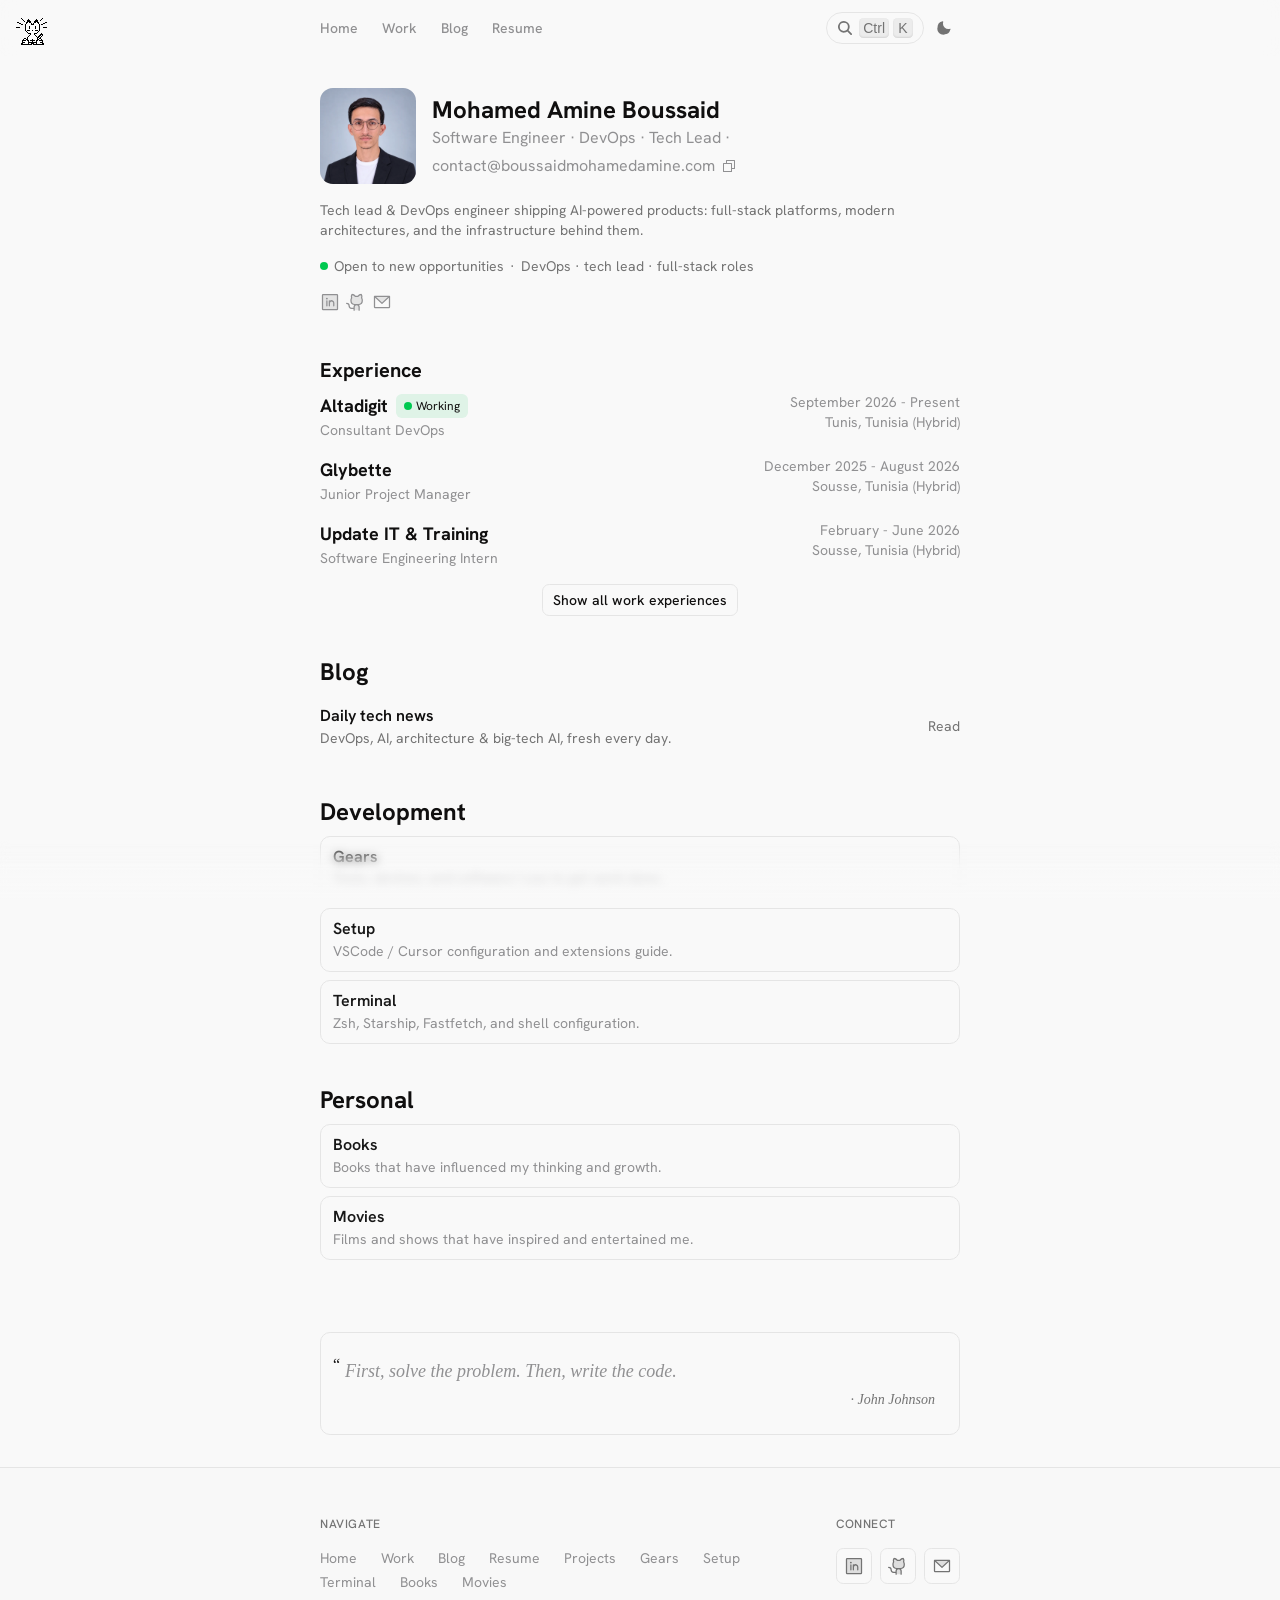
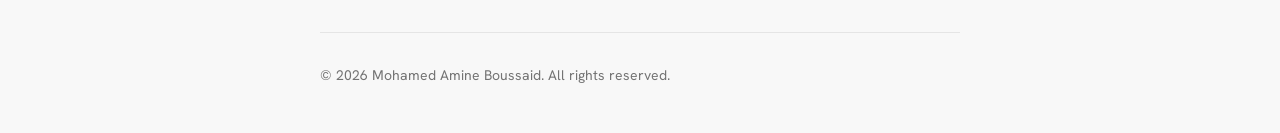
==== commit e50a5697: "Theme-aware hero avatar New boussaid-portrait-white.webp (blazer portrait, white background) swaps i" ====
--- a/index.html
+++ b/index.html
@@ -1,5 +1,5 @@
 <!DOCTYPE html>
 <html lang="en">
 <head><meta charset="utf-8"/><meta content="width=device-width, initial-scale=1" name="viewport"/><title>Mohamed Amine Boussaid - Software Engineer</title><meta content="Tech lead &amp; DevOps engineer shipping AI-powered products: full-stack platforms, modern architectures, and the infrastructure behind them." name="description"/><meta content="Mohamed Amine Boussaid, Boussaid, software engineer Tunisia, DevOps engineer, tech lead, full-stack developer, AI-powered products, Kubernetes, Docker, Proxmox, cloud architecture, portfolio, open to opportunities" name="keywords"/><meta content="index,follow" name="robots"/><link href="https://www.boussaidmohamedamine.com/" rel="canonical"/><meta content="Mohamed Amine Boussaid - Software Engineer" property="og:title"/><meta content="Tech lead & DevOps engineer shipping AI-powered products: full-stack platforms, modern architectures, and the infrastructure behind them." property="og:description"/><meta content="website" property="og:type"/><meta content="https://www.boussaidmohamedamine.com/" property="og:url"/><meta content="https://www.boussaidmohamedamine.com/assets/profile/og-card.png" property="og:image"/><meta content="1200" property="og:image:width"/><meta content="630" property="og:image:height"/><meta content="https://www.boussaidmohamedamine.com/assets/profile/og-card.png" name="twitter:image"/><meta content="summary_large_image" name="twitter:card"/><meta content="Mohamed Amine Boussaid - Software Engineer" name="twitter:title"/><meta content="Tech lead & DevOps engineer shipping AI-powered products: full-stack platforms, modern architectures, and the infrastructure behind them." name="twitter:description"/><meta content="Mohamed Amine Boussaid" name="author"/><link href="favicon.ico" rel="icon" sizes="any"/><link href="favicon-16x16.png" rel="icon" sizes="16x16" type="image/png"/><link href="favicon-32x32.png" rel="icon" sizes="32x32" type="image/png"/><link href="apple-touch-icon.png" rel="apple-touch-icon"/><link href="site.webmanifest" rel="manifest"/><link href="assets/css/fonts.css" rel="stylesheet"/><link href="assets/css/main.css" rel="stylesheet"/><script>try{if(localStorage.getItem('theme')==='dark')document.documentElement.classList.add('dark')}catch(e){}</script></head>
-<body class="hankengrotesk_a9d8294d-module__aGBq3a__className hankengrotesk_a9d8294d-module__aGBq3a__variable geist_a71539c9-module__T19VSG__variable geist_mono_8d43a2aa-module__8Li5zG__variable antialiased"><div></div><div data-site-chrome=""></div><header class="sticky top-0 z-50 w-full bg-background/95 backdrop-blur supports-backdrop-filter:bg-background/60" data-site-chrome=""><div class="container mx-auto max-w-2xl px-4 flex h-14 items-center justify-between"><nav class="flex items-center gap-6 text-sm font-medium"><a class="text-secondary transition-colors hover:text-primary" href="index.html">Home</a><a class="text-secondary transition-colors hover:text-primary" href="work.html">Work</a><a class="text-secondary transition-colors hover:text-primary" href="blog.html">Blog</a><a class="text-secondary transition-colors hover:text-primary" href="resume.html">Resume</a></nav><div class="flex items-center gap-1"><button aria-label="Open search (Ctrl+K)" class="group/button inline-flex shrink-0 items-center justify-center text-muted-foreground transition-all outline-none focus-visible:border-ring focus-visible:ring-3 focus-visible:ring-ring/50 active:scale-[0.98] disabled:pointer-events-none disabled:opacity-50 aria-invalid:border-destructive aria-invalid:ring-3 aria-invalid:ring-destructive/20 dark:aria-invalid:border-destructive/50 dark:aria-invalid:ring-destructive/40 [&amp;_svg]:pointer-events-none [&amp;_svg]:shrink-0 [&amp;_svg:not([class*='size-'])]:size-4 sm:border sm:bg-clip-padding sm:text-sm sm:font-medium sm:whitespace-nowrap sm:border-border sm:bg-background aria-expanded:bg-muted aria-expanded:text-foreground dark:sm:border-input dark:sm:bg-input/30 sm:h-8 sm:px-2.5 sm:in-data-[slot=button-group]:rounded-lg sm:has-data-[icon=inline-end]:pr-1.5 sm:has-data-[icon=inline-start]:pl-1.5 sm:gap-1.5 sm:rounded-full sm:shadow-none sm:hover:bg-background sm:hover:text-muted-foreground dark:sm:hover:bg-input/30" data-size="sm" data-slot="button" data-variant="outline" id="cmdk-open" type="button"><svg aria-hidden="true" fill="none" viewbox="0 0 16 16"><path clip-rule="evenodd" d="M10.278 11.514a5.824 5.824 0 1 1 1.235-1.235l3.209 3.208A.875.875 0 0 1 14.111 15a.875.875 0 0 1-.624-.278l-3.209-3.208Zm.623-4.69a4.077 4.077 0 1 1-8.154 0 4.077 4.077 0 0 1 8.154 0Z" fill="currentColor" fill-rule="evenodd"></path></svg><kbd class="items-center gap-1 hidden sm:flex" data-slot="kbd-group"><kbd class="pointer-events-none inline-flex h-5 w-fit min-w-6 items-center justify-center gap-1 rounded-sm px-1 font-sans text-sm/none font-normal text-muted-foreground select-none [&amp;_svg:not([class*='size-'])]:size-3 bg-black/5 shadow-[inset_0_-1px_2px] shadow-black/10 dark:bg-white/10 dark:shadow-white/10 in-data-[slot=tooltip-content]:bg-white/20 in-data-[slot=tooltip-content]:text-background in-data-[slot=tooltip-content]:shadow-white/20 dark:in-data-[slot=tooltip-content]:bg-black/10 dark:in-data-[slot=tooltip-content]:shadow-black/10 dark:in-data-[slot=tooltip-content]:text-shadow-xs" data-slot="kbd">Ctrl</kbd><kbd class="pointer-events-none inline-flex h-5 items-center justify-center gap-1 rounded-sm px-1 font-sans text-sm/none font-normal text-muted-foreground select-none [&amp;_svg:not([class*='size-'])]:size-3 bg-black/5 shadow-[inset_0_-1px_2px] shadow-black/10 dark:bg-white/10 dark:shadow-white/10 in-data-[slot=tooltip-content]:bg-white/20 in-data-[slot=tooltip-content]:text-background in-data-[slot=tooltip-content]:shadow-white/20 dark:in-data-[slot=tooltip-content]:bg-black/10 dark:in-data-[slot=tooltip-content]:shadow-black/10 dark:in-data-[slot=tooltip-content]:text-shadow-xs w-5 min-w-5" data-slot="kbd">K</kbd></kbd></button><button aria-label="Toggle theme" class="inline-flex size-8 items-center justify-center rounded-md text-muted-foreground transition-colors hover:text-primary" id="theme-toggle" type="button"><svg aria-hidden="true" class="icon-moon size-4" fill="currentColor" viewBox="0 0 256 256" xmlns="http://www.w3.org/2000/svg"><path d="M233.54,142.23a8,8,0,0,0-8-2,88.08,88.08,0,0,1-109.8-109.8,8,8,0,0,0-10-10A104.84,104.84,0,1,0,230.36,150.21,8,8,0,0,0,233.54,142.23ZM128,208A104,104,0,0,1,48.46,72.46,88.13,88.13,0,0,0,183.54,207.54,103.72,103.72,0,0,1,128,208Z"></path></svg><svg aria-hidden="true" class="icon-sun size-4 hidden" fill="currentColor" viewBox="0 0 256 256" xmlns="http://www.w3.org/2000/svg"><path d="M120,40V16a8,8,0,0,1,16,0V40a8,8,0,0,1-16,0Zm8,24a64,64,0,1,0,64,64A64.07,64.07,0,0,0,128,64Zm0,112a48,48,0,1,1,48-48A48.05,48.05,0,0,1,128,176ZM58.34,69.66a8,8,0,0,0,11.32-11.32l-16-16a8,8,0,0,0-11.32,11.32Zm0,116.68a8,8,0,0,0-11.32,11.32l16,16a8,8,0,0,0,11.32-11.32ZM192,72a8,8,0,0,0,5.66-2.34l16-16a8,8,0,0,0-11.32-11.32l-16,16A8,8,0,0,0,192,72Zm5.66,114.34a8,8,0,0,0-11.32,11.32l16,16a8,8,0,0,0,11.32-11.32ZM48,128a8,8,0,0,0-8-8H16a8,8,0,0,0,0,16h24A8,8,0,0,0,48,128Zm80,80a8,8,0,0,0-8,8v24a8,8,0,0,0,16,0V216A8,8,0,0,0,128,208Z"></path></svg></button></div></div></header><main><div class="space-y-10 pt-8"><div class="container mx-auto max-w-2xl px-4 undefined"><div class="flex flex-col gap-4"><div class="flex gap-4 items-center"><div data-oneko-dodge="true"><button aria-label="Avatar" id="mascot" oncontextmenu="return false" style="position:relative;display:block;flex-shrink:0;width:96px;height:96px;padding:0;border:0;background:transparent;appearance:none;cursor:pointer;user-select:none" type="button"><div aria-label="Mohamed Amine Boussaid" class="size-full rounded-2xl" role="img" style="background-image:url('assets/profile/boussaid-portrait.webp');background-size:cover;background-position:center;pointer-events:none"></div></button></div><div><h1 class="text-lg font-bold whitespace-nowrap sm:text-2xl">Mohamed Amine Boussaid</h1><p class="text-base text-secondary flex flex-wrap items-center gap-x-1 gap-y-1"><span>Software Engineer · DevOps · Tech Lead</span><span>·</span><span aria-label="Copy email" class="group inline-flex cursor-pointer items-center gap-1.5 text-secondary transition-colors focus-visible:outline-none focus-visible:ring-2 focus-visible:ring-ring focus-visible:ring-offset-2 group group-hover:text-primary" data-email="contact@boussaidmohamedamine.com" id="email-copy" role="button" tabindex="0"><span class="group-hover:text-primary hidden md:block"><a class="__cf_email__" href="mailto:contact@boussaidmohamedamine.com">contact@boussaidmohamedamine.com</a></span><span class="group-hover:text-primary block md:hidden">Email</span><span class="relative inline-flex size-4 shrink-0 items-center justify-center group-hover:text-primary"><svg aria-hidden="true" class="absolute inset-0 size-4 text-current transition-[opacity,transform] duration-200 ease-out opacity-100 scale-100" fill="currentColor" height="1em" viewbox="0 0 256 256" width="1em" xmlns="http://www.w3.org/2000/svg"><path d="M216,32H88a8,8,0,0,0-8,8V80H40a8,8,0,0,0-8,8V216a8,8,0,0,0,8,8H168a8,8,0,0,0,8-8V176h40a8,8,0,0,0,8-8V40A8,8,0,0,0,216,32ZM160,208H48V96H160Zm48-48H176V88a8,8,0,0,0-8-8H96V48H208Z"></path></svg><svg aria-hidden="true" class="absolute inset-0 size-4 transition-[opacity,transform] duration-200 ease-out opacity-0 scale-50" fill="currentColor" height="1em" viewbox="0 0 256 256" width="1em" xmlns="http://www.w3.org/2000/svg"><path d="M232.49,80.49l-128,128a12,12,0,0,1-17,0l-56-56a12,12,0,1,1,17-17L96,183,215.51,63.51a12,12,0,0,1,17,17Z"></path></svg></span></span></p></div></div><p class="text-sm text-muted-foreground max-w-xl">Tech lead &amp; DevOps engineer shipping AI-powered products: full-stack platforms, modern architectures, and the infrastructure behind them.</p><div id="S:0"><div class="flex items-center gap-3"><div class="flex min-w-0 flex-1 items-center gap-1.5 text-sm"><span class="size-2 shrink-0 rounded-full bg-green-500 animate-pulse"></span><span class="shrink-0 text-muted-foreground">Open to new opportunities</span><span class="shrink-0 text-muted-foreground"> · </span><a class="truncate text-muted-foreground transition-colors hover:text-primary" href="https://www.linkedin.com/in/boussaidmohamedamine/" rel="noopener noreferrer" target="_blank">DevOps · tech lead · full-stack roles</a></div></div></div><div class="flex flex-wrap my-0 gap-0.5"><a aria-label="LinkedIn" class="text-secondary flex items-center gap-2 transition-colors hover:text-primary" data-slot="tooltip-trigger" data-state="closed" href="https://www.linkedin.com/in/boussaidmohamedamine/" rel="noopener noreferrer" target="_blank" title="LinkedIn" data-tooltip="Follow me on LinkedIn"><span aria-hidden="true" class="size-6"><svg class="size-5" fill="currentColor" height="1em" viewbox="0 0 256 256" width="1em" xmlns="http://www.w3.org/2000/svg"><path d="M224,40V216a8,8,0,0,1-8,8H40a8,8,0,0,1-8-8V40a8,8,0,0,1,8-8H216A8,8,0,0,1,224,40Z" opacity="0.2"></path><path d="M216,24H40A16,16,0,0,0,24,40V216a16,16,0,0,0,16,16H216a16,16,0,0,0,16-16V40A16,16,0,0,0,216,24Zm0,192H40V40H216V216ZM96,112v64a8,8,0,0,1-16,0V112a8,8,0,0,1,16,0Zm88,28v36a8,8,0,0,1-16,0V140a20,20,0,0,0-40,0v36a8,8,0,0,1-16,0V112a8,8,0,0,1,15.79-1.78A36,36,0,0,1,184,140ZM100,84A12,12,0,1,1,88,72,12,12,0,0,1,100,84Z"></path></svg></span><span class="sr-only">LinkedIn</span></a><a aria-label="Github" class="text-secondary flex items-center gap-2 transition-colors hover:text-primary" data-slot="tooltip-trigger" data-state="closed" href="https://github.com/Boussaid001" rel="noopener noreferrer" target="_blank" title="Github" data-tooltip="Follow me on GitHub"><span aria-hidden="true" class="size-6"><svg class="size-5" fill="currentColor" height="1em" viewbox="0 0 256 256" width="1em" xmlns="http://www.w3.org/2000/svg"><path d="M208,104v8a48,48,0,0,1-48,48H136a32,32,0,0,1,32,32v40H104V192a32,32,0,0,1,32-32H112a48,48,0,0,1-48-48v-8a49.28,49.28,0,0,1,8.51-27.3A51.92,51.92,0,0,1,76,32a52,52,0,0,1,43.83,24h32.34A52,52,0,0,1,196,32a51.92,51.92,0,0,1,3.49,44.7A49.28,49.28,0,0,1,208,104Z" opacity="0.2"></path><path d="M208.3,75.68A59.74,59.74,0,0,0,202.93,28,8,8,0,0,0,196,24a59.75,59.75,0,0,0-48,24H124A59.75,59.75,0,0,0,76,24a8,8,0,0,0-6.93,4,59.78,59.78,0,0,0-5.38,47.68A58.14,58.14,0,0,0,56,104v8a56.06,56.06,0,0,0,48.44,55.47A39.8,39.8,0,0,0,96,192v8H72a24,24,0,0,1-24-24A40,40,0,0,0,8,136a8,8,0,0,0,0,16,24,24,0,0,1,24,24,40,40,0,0,0,40,40H96v16a8,8,0,0,0,16,0V192a24,24,0,0,1,48,0v40a8,8,0,0,0,16,0V192a39.8,39.8,0,0,0-8.44-24.53A56.06,56.06,0,0,0,216,112v-8A58,58,0,0,0,208.3,75.68ZM200,112a40,40,0,0,1-40,40H112a40,40,0,0,1-40-40v-8a41.74,41.74,0,0,1,6.9-22.48A8,8,0,0,0,80,73.83a43.81,43.81,0,0,1,.79-33.58,43.88,43.88,0,0,1,32.32,20.06A8,8,0,0,0,119.82,64h32.35a8,8,0,0,0,6.74-3.69,43.87,43.87,0,0,1,32.32-20.06A43.81,43.81,0,0,1,192,73.83a8.09,8.09,0,0,0,1,7.65A41.76,41.76,0,0,1,200,104Z"></path></svg></span><span class="sr-only">Github</span></a><a aria-label="Email" class="text-secondary flex items-center gap-2 transition-colors hover:text-primary" data-slot="tooltip-trigger" data-state="closed" href="mailto:contact@boussaidmohamedamine.com" rel="noopener noreferrer" target="_blank" title="Email" data-tooltip="Email me for collaboration"><span aria-hidden="true" class="size-6"><svg class="size-5" fill="currentColor" height="1em" viewbox="0 0 256 256" width="1em" xmlns="http://www.w3.org/2000/svg"><path d="M224,56l-96,88L32,56Z" opacity="0.2"></path><path d="M224,48H32a8,8,0,0,0-8,8V192a16,16,0,0,0,16,16H216a16,16,0,0,0,16-16V56A8,8,0,0,0,224,48ZM203.43,64,128,133.15,52.57,64ZM216,192H40V74.19l82.59,75.71a8,8,0,0,0,10.82,0L216,74.19V192Z"></path></svg></span><span class="sr-only">Email</span></a></div></div></div><div class="container mx-auto max-w-2xl px-4 undefined"><section class="space-y-2"><div class="animate-in-up-on-view"><h2 class="text-xl font-bold">Experience</h2></div><div class="flex flex-col gap-4"><div class="animate-in-up-on-view" style="animation-delay:0.05s"><div data-slot="collapsible" data-state="closed"><div class="group/card flex flex-row flex-nowrap items-start justify-between gap-3"><div class="flex min-w-0 flex-1 flex-col"><div class="flex flex-wrap items-center gap-2"><h3 class="text-lg font-bold blur-none">Altadigit</h3><div class="flex items-center gap-1 rounded-md border-green-300 bg-green-500/10 px-2 py-1 text-xs"><div class="size-2 rounded-full bg-green-500 animate-pulse"></div><span>Working</span></div></div><p class="text-sm text-secondary">Consultant DevOps</p></div><div class="flex shrink-0 flex-col text-right text-sm text-secondary min-w-[88px] md:min-w-[140px]"><p class="md:hidden">Sep 26 - Present</p><p class="hidden md:block">September 2026 - Present</p><p class="md:hidden">Tunis, TN</p><p class="hidden md:block">Tunis, Tunisia (Hybrid)</p></div></div></div></div><div class="animate-in-up-on-view" style="animation-delay:0.1s"><div data-slot="collapsible" data-state="closed"><div class="group/card flex flex-row flex-nowrap items-start justify-between gap-3"><div class="flex min-w-0 flex-1 flex-col"><div class="flex flex-wrap items-center gap-2"><h3 class="text-lg font-bold blur-none">Glybette</h3></div><p class="text-sm text-secondary">Junior Project Manager</p></div><div class="flex shrink-0 flex-col text-right text-sm text-secondary min-w-[88px] md:min-w-[140px]"><p class="md:hidden">Dec 25 - Aug 26</p><p class="hidden md:block">December 2025 - August 2026</p><p class="md:hidden">Sousse, TN</p><p class="hidden md:block">Sousse, Tunisia (Hybrid)</p></div></div></div></div><div class="animate-in-up-on-view" style="animation-delay:0.15s"><div data-slot="collapsible" data-state="closed"><div class="group/card flex flex-row flex-nowrap items-start justify-between gap-3"><div class="flex min-w-0 flex-1 flex-col"><div class="flex flex-wrap items-center gap-2"><h3 class="text-lg font-bold blur-none">Update IT &amp; Training</h3></div><p class="text-sm text-secondary">Software Engineering Intern</p></div><div class="flex shrink-0 flex-col text-right text-sm text-secondary min-w-[88px] md:min-w-[140px]"><p class="md:hidden">Feb - Jun 26</p><p class="hidden md:block">February - June 2026</p><p class="md:hidden">Sousse, TN</p><p class="hidden md:block">Sousse, Tunisia (Hybrid)</p></div></div></div></div></div><div class="animate-in-up-on-view flex justify-center pt-2" style="animation-delay:0.2s"><a class="group/button inline-flex shrink-0 items-center justify-center rounded-lg border bg-clip-padding text-sm font-medium whitespace-nowrap transition-all outline-none select-none focus-visible:border-ring focus-visible:ring-3 focus-visible:ring-ring/50 disabled:pointer-events-none disabled:opacity-50 aria-invalid:border-destructive aria-invalid:ring-3 aria-invalid:ring-destructive/20 dark:aria-invalid:border-destructive/50 dark:aria-invalid:ring-destructive/40 [&amp;_svg]:pointer-events-none [&amp;_svg]:shrink-0 [&amp;_svg:not([class*='size-'])]:size-4 border-border bg-background hover:bg-muted hover:text-foreground aria-expanded:bg-muted aria-expanded:text-foreground dark:border-input dark:bg-input/30 dark:hover:bg-input/50 h-8 gap-1.5 px-2.5 has-data-[icon=inline-end]:pr-2 has-data-[icon=inline-start]:pl-2 text-sm font-medium" data-size="default" data-slot="button" data-variant="outline" href="work.html">Show all work experiences</a></div></section></div><div class="container mx-auto max-w-2xl px-4 undefined"><section class="space-y-2"><div class="animate-in-up-on-view"><h2 class="text-2xl font-bold">Blog</h2></div><div class="animate-in-up-on-view"><a class="group flex items-center justify-between py-2" href="blog.html"><div><p class="font-semibold group-hover:text-primary transition-colors">Daily tech news</p><p class="text-sm text-muted-foreground">DevOps, AI, architecture &amp; big-tech AI, fresh every day.</p></div><span class="text-sm text-muted-foreground group-hover:text-primary transition-colors">Read</span></a></div></section></div><div class="container mx-auto max-w-2xl px-4 undefined"><section class="space-y-2"><div class="animate-in-up-on-view"><h2 class="text-2xl font-bold">Development</h2></div><div class="flex flex-col gap-2"><div class="animate-in-up-on-view" style="animation-delay:0.05s"><a class="group flex flex-row items-center justify-between gap-3 rounded-xl border border-border bg-card px-3 py-2.5 no-underline transition-colors hover:bg-muted/60" href="gears.html"><div class="min-w-0 flex-1 space-y-0.5"><h3 class="text-base font-semibold leading-tight text-primary transition-colors group-hover:text-primary">Gears</h3><p class="line-clamp-2 text-xs text-secondary sm:text-sm">Tools, devices, and software I use to get work done.</p></div><span class="inline-flex shrink-0 opacity-0 transition-opacity group-hover:opacity-100"><svg class="size-4 text-muted-foreground transition-transform group-hover:translate-x-0.5 group-hover:-translate-y-0.5" fill="currentColor" height="1em" viewbox="0 0 256 256" width="1em" xmlns="http://www.w3.org/2000/svg"><path d="M221.66,133.66l-72,72a8,8,0,0,1-11.32-11.32L196.69,136H40a8,8,0,0,1,0-16H196.69L138.34,61.66a8,8,0,0,1,11.32-11.32l72,72A8,8,0,0,1,221.66,133.66Z"></path></svg></span></a></div><div class="animate-in-up-on-view" style="animation-delay:0.1s"><a class="group flex flex-row items-center justify-between gap-3 rounded-xl border border-border bg-card px-3 py-2.5 no-underline transition-colors hover:bg-muted/60" href="setup.html"><div class="min-w-0 flex-1 space-y-0.5"><h3 class="text-base font-semibold leading-tight text-primary transition-colors group-hover:text-primary">Setup</h3><p class="line-clamp-2 text-xs text-secondary sm:text-sm">VSCode / Cursor configuration and extensions guide.</p></div><span class="inline-flex shrink-0 opacity-0 transition-opacity group-hover:opacity-100"><svg class="size-4 text-muted-foreground transition-transform group-hover:translate-x-0.5 group-hover:-translate-y-0.5" fill="currentColor" height="1em" viewbox="0 0 256 256" width="1em" xmlns="http://www.w3.org/2000/svg"><path d="M221.66,133.66l-72,72a8,8,0,0,1-11.32-11.32L196.69,136H40a8,8,0,0,1,0-16H196.69L138.34,61.66a8,8,0,0,1,11.32-11.32l72,72A8,8,0,0,1,221.66,133.66Z"></path></svg></span></a></div><div class="animate-in-up-on-view" style="animation-delay:0.15000000000000002s"><a class="group flex flex-row items-center justify-between gap-3 rounded-xl border border-border bg-card px-3 py-2.5 no-underline transition-colors hover:bg-muted/60" href="terminal.html"><div class="min-w-0 flex-1 space-y-0.5"><h3 class="text-base font-semibold leading-tight text-primary transition-colors group-hover:text-primary">Terminal</h3><p class="line-clamp-2 text-xs text-secondary sm:text-sm">Zsh, Starship, Fastfetch, and shell configuration.</p></div><span class="inline-flex shrink-0 opacity-0 transition-opacity group-hover:opacity-100"><svg class="size-4 text-muted-foreground transition-transform group-hover:translate-x-0.5 group-hover:-translate-y-0.5" fill="currentColor" height="1em" viewbox="0 0 256 256" width="1em" xmlns="http://www.w3.org/2000/svg"><path d="M221.66,133.66l-72,72a8,8,0,0,1-11.32-11.32L196.69,136H40a8,8,0,0,1,0-16H196.69L138.34,61.66a8,8,0,0,1,11.32-11.32l72,72A8,8,0,0,1,221.66,133.66Z"></path></svg></span></a></div></div></section></div><div class="container mx-auto max-w-2xl px-4 undefined"><section class="space-y-2"><div class="animate-in-up-on-view"><h2 class="text-2xl font-bold">Personal</h2></div><div class="flex flex-col gap-2"><div class="animate-in-up-on-view" style="animation-delay:0.05s"><a class="group flex flex-row items-center justify-between gap-3 rounded-xl border border-border bg-card px-3 py-2.5 no-underline transition-colors hover:bg-muted/60" href="books.html"><div class="min-w-0 flex-1 space-y-0.5"><h3 class="text-base font-semibold leading-tight text-primary transition-colors group-hover:text-primary">Books</h3><p class="line-clamp-2 text-xs text-secondary sm:text-sm">Books that have influenced my thinking and growth.</p></div><span class="inline-flex shrink-0 opacity-0 transition-opacity group-hover:opacity-100"><svg class="size-4 text-muted-foreground transition-transform group-hover:translate-x-0.5 group-hover:-translate-y-0.5" fill="currentColor" height="1em" viewbox="0 0 256 256" width="1em" xmlns="http://www.w3.org/2000/svg"><path d="M221.66,133.66l-72,72a8,8,0,0,1-11.32-11.32L196.69,136H40a8,8,0,0,1,0-16H196.69L138.34,61.66a8,8,0,0,1,11.32-11.32l72,72A8,8,0,0,1,221.66,133.66Z"></path></svg></span></a></div><div class="animate-in-up-on-view" style="animation-delay:0.1s"><a class="group flex flex-row items-center justify-between gap-3 rounded-xl border border-border bg-card px-3 py-2.5 no-underline transition-colors hover:bg-muted/60" href="movies.html"><div class="min-w-0 flex-1 space-y-0.5"><h3 class="text-base font-semibold leading-tight text-primary transition-colors group-hover:text-primary">Movies</h3><p class="line-clamp-2 text-xs text-secondary sm:text-sm">Films and shows that have inspired and entertained me.</p></div><span class="inline-flex shrink-0 opacity-0 transition-opacity group-hover:opacity-100"><svg class="size-4 text-muted-foreground transition-transform group-hover:translate-x-0.5 group-hover:-translate-y-0.5" fill="currentColor" height="1em" viewbox="0 0 256 256" width="1em" xmlns="http://www.w3.org/2000/svg"><path d="M221.66,133.66l-72,72a8,8,0,0,1-11.32-11.32L196.69,136H40a8,8,0,0,1,0-16H196.69L138.34,61.66a8,8,0,0,1,11.32-11.32l72,72A8,8,0,0,1,221.66,133.66Z"></path></svg></span></a></div></div></section></div><div class="container mx-auto max-w-2xl px-4 py-8"><div id="quote-card"></div></div></div></main><div class="pointer-events-none fixed inset-x-0 bottom-0 z-10 h-[60px] select-none bg-gradient-to-t from-background to-transparent opacity-100 backdrop-blur-[5px] [mask-image:linear-gradient(to_top,black_50%,transparent)] [-webkit-mask-image:linear-gradient(to_top,black_50%,transparent)] dark:[mask-image:linear-gradient(to_top,black_50%,transparent)] dark:[-webkit-mask-image:linear-gradient(to_top,black_50%,transparent)]" data-site-chrome="" style="user-select:none"></div><footer class="border-t border-border bg-muted/30" data-site-chrome=""><div class="container mx-auto max-w-2xl px-4 py-12"><div class="flex flex-col gap-10 sm:flex-row sm:items-start sm:justify-between sm:gap-8"><div class="flex flex-col gap-4"><p class="text-xs font-medium uppercase tracking-wider text-muted-foreground">Navigate</p><nav class="flex flex-wrap gap-x-6 gap-y-1"><a class="text-sm text-secondary transition-colors hover:text-primary" href="index.html">Home</a><a class="text-sm text-secondary transition-colors hover:text-primary" href="work.html">Work</a><a class="text-sm text-secondary transition-colors hover:text-primary" href="blog.html">Blog</a><a class="text-sm text-secondary transition-colors hover:text-primary" href="resume.html">Resume</a><a class="text-sm text-secondary transition-colors hover:text-primary" href="projects.html">Projects</a><a class="text-sm text-secondary transition-colors hover:text-primary" href="gears.html">Gears</a><a class="text-sm text-secondary transition-colors hover:text-primary" href="setup.html">Setup</a><a class="text-sm text-secondary transition-colors hover:text-primary" href="terminal.html">Terminal</a><a class="text-sm text-secondary transition-colors hover:text-primary" href="books.html">Books</a><a class="text-sm text-secondary transition-colors hover:text-primary" href="movies.html">Movies</a></nav></div><div class="flex flex-col gap-4"><p class="text-xs font-medium uppercase tracking-wider text-muted-foreground">Connect</p><div class="flex gap-2"><a aria-label="LinkedIn" class="flex size-9 items-center justify-center rounded-lg border border-border bg-background text-muted-foreground transition-colors hover:bg-muted hover:text-primary" href="https://www.linkedin.com/in/boussaidmohamedamine/" rel="noopener noreferrer" target="_blank" data-tooltip="Follow me on LinkedIn"><svg class="size-5" fill="currentColor" height="1em" viewbox="0 0 256 256" width="1em" xmlns="http://www.w3.org/2000/svg"><path d="M224,40V216a8,8,0,0,1-8,8H40a8,8,0,0,1-8-8V40a8,8,0,0,1,8-8H216A8,8,0,0,1,224,40Z" opacity="0.2"></path><path d="M216,24H40A16,16,0,0,0,24,40V216a16,16,0,0,0,16,16H216a16,16,0,0,0,16-16V40A16,16,0,0,0,216,24Zm0,192H40V40H216V216ZM96,112v64a8,8,0,0,1-16,0V112a8,8,0,0,1,16,0Zm88,28v36a8,8,0,0,1-16,0V140a20,20,0,0,0-40,0v36a8,8,0,0,1-16,0V112a8,8,0,0,1,15.79-1.78A36,36,0,0,1,184,140ZM100,84A12,12,0,1,1,88,72,12,12,0,0,1,100,84Z"></path></svg></a><a aria-label="Github" class="flex size-9 items-center justify-center rounded-lg border border-border bg-background text-muted-foreground transition-colors hover:bg-muted hover:text-primary" href="https://github.com/Boussaid001" rel="noopener noreferrer" target="_blank" data-tooltip="Follow me on GitHub"><svg class="size-5" fill="currentColor" height="1em" viewbox="0 0 256 256" width="1em" xmlns="http://www.w3.org/2000/svg"><path d="M208,104v8a48,48,0,0,1-48,48H136a32,32,0,0,1,32,32v40H104V192a32,32,0,0,1,32-32H112a48,48,0,0,1-48-48v-8a49.28,49.28,0,0,1,8.51-27.3A51.92,51.92,0,0,1,76,32a52,52,0,0,1,43.83,24h32.34A52,52,0,0,1,196,32a51.92,51.92,0,0,1,3.49,44.7A49.28,49.28,0,0,1,208,104Z" opacity="0.2"></path><path d="M208.3,75.68A59.74,59.74,0,0,0,202.93,28,8,8,0,0,0,196,24a59.75,59.75,0,0,0-48,24H124A59.75,59.75,0,0,0,76,24a8,8,0,0,0-6.93,4,59.78,59.78,0,0,0-5.38,47.68A58.14,58.14,0,0,0,56,104v8a56.06,56.06,0,0,0,48.44,55.47A39.8,39.8,0,0,0,96,192v8H72a24,24,0,0,1-24-24A40,40,0,0,0,8,136a8,8,0,0,0,0,16,24,24,0,0,1,24,24,40,40,0,0,0,40,40H96v16a8,8,0,0,0,16,0V192a24,24,0,0,1,48,0v40a8,8,0,0,0,16,0V192a39.8,39.8,0,0,0-8.44-24.53A56.06,56.06,0,0,0,216,112v-8A58,58,0,0,0,208.3,75.68ZM200,112a40,40,0,0,1-40,40H112a40,40,0,0,1-40-40v-8a41.74,41.74,0,0,1,6.9-22.48A8,8,0,0,0,80,73.83a43.81,43.81,0,0,1,.79-33.58,43.88,43.88,0,0,1,32.32,20.06A8,8,0,0,0,119.82,64h32.35a8,8,0,0,0,6.74-3.69,43.87,43.87,0,0,1,32.32-20.06A43.81,43.81,0,0,1,192,73.83a8.09,8.09,0,0,0,1,7.65A41.76,41.76,0,0,1,200,104Z"></path></svg></a><a aria-label="Email" class="flex size-9 items-center justify-center rounded-lg border border-border bg-background text-muted-foreground transition-colors hover:bg-muted hover:text-primary" href="mailto:contact@boussaidmohamedamine.com" rel="noopener noreferrer" target="_blank" data-tooltip="Email me for collaboration"><svg class="size-5" fill="currentColor" height="1em" viewbox="0 0 256 256" width="1em" xmlns="http://www.w3.org/2000/svg"><path d="M224,56l-96,88L32,56Z" opacity="0.2"></path><path d="M224,48H32a8,8,0,0,0-8,8V192a16,16,0,0,0,16,16H216a16,16,0,0,0,16-16V56A8,8,0,0,0,224,48ZM203.43,64,128,133.15,52.57,64ZM216,192H40V74.19l82.59,75.71a8,8,0,0,0,10.82,0L216,74.19V192Z"></path></svg></a></div></div></div><div class="mt-10 flex flex-col items-center justify-between gap-2 border-t border-border pt-8 sm:flex-row sm:items-center sm:gap-4"><p class="text-sm text-muted-foreground">© 2026 Mohamed Amine Boussaid. All rights reserved.</p></div></div></footer><section aria-atomic="false" aria-label="Notifications alt+T" aria-live="polite" aria-relevant="additions text" tabindex="-1"></section><script>window.ONEKO_BASE='assets/oneko/';</script><script defer src="assets/js/site.js"></script><script defer src="assets/oneko/oneko.js"></script></body>
+<body class="hankengrotesk_a9d8294d-module__aGBq3a__className hankengrotesk_a9d8294d-module__aGBq3a__variable geist_a71539c9-module__T19VSG__variable geist_mono_8d43a2aa-module__8Li5zG__variable antialiased"><div></div><div data-site-chrome=""></div><header class="sticky top-0 z-50 w-full bg-background/95 backdrop-blur supports-backdrop-filter:bg-background/60" data-site-chrome=""><div class="container mx-auto max-w-2xl px-4 flex h-14 items-center justify-between"><nav class="flex items-center gap-6 text-sm font-medium"><a class="text-secondary transition-colors hover:text-primary" href="index.html">Home</a><a class="text-secondary transition-colors hover:text-primary" href="work.html">Work</a><a class="text-secondary transition-colors hover:text-primary" href="blog.html">Blog</a><a class="text-secondary transition-colors hover:text-primary" href="resume.html">Resume</a></nav><div class="flex items-center gap-1"><button aria-label="Open search (Ctrl+K)" class="group/button inline-flex shrink-0 items-center justify-center text-muted-foreground transition-all outline-none focus-visible:border-ring focus-visible:ring-3 focus-visible:ring-ring/50 active:scale-[0.98] disabled:pointer-events-none disabled:opacity-50 aria-invalid:border-destructive aria-invalid:ring-3 aria-invalid:ring-destructive/20 dark:aria-invalid:border-destructive/50 dark:aria-invalid:ring-destructive/40 [&amp;_svg]:pointer-events-none [&amp;_svg]:shrink-0 [&amp;_svg:not([class*='size-'])]:size-4 sm:border sm:bg-clip-padding sm:text-sm sm:font-medium sm:whitespace-nowrap sm:border-border sm:bg-background aria-expanded:bg-muted aria-expanded:text-foreground dark:sm:border-input dark:sm:bg-input/30 sm:h-8 sm:px-2.5 sm:in-data-[slot=button-group]:rounded-lg sm:has-data-[icon=inline-end]:pr-1.5 sm:has-data-[icon=inline-start]:pl-1.5 sm:gap-1.5 sm:rounded-full sm:shadow-none sm:hover:bg-background sm:hover:text-muted-foreground dark:sm:hover:bg-input/30" data-size="sm" data-slot="button" data-variant="outline" id="cmdk-open" type="button"><svg aria-hidden="true" fill="none" viewbox="0 0 16 16"><path clip-rule="evenodd" d="M10.278 11.514a5.824 5.824 0 1 1 1.235-1.235l3.209 3.208A.875.875 0 0 1 14.111 15a.875.875 0 0 1-.624-.278l-3.209-3.208Zm.623-4.69a4.077 4.077 0 1 1-8.154 0 4.077 4.077 0 0 1 8.154 0Z" fill="currentColor" fill-rule="evenodd"></path></svg><kbd class="items-center gap-1 hidden sm:flex" data-slot="kbd-group"><kbd class="pointer-events-none inline-flex h-5 w-fit min-w-6 items-center justify-center gap-1 rounded-sm px-1 font-sans text-sm/none font-normal text-muted-foreground select-none [&amp;_svg:not([class*='size-'])]:size-3 bg-black/5 shadow-[inset_0_-1px_2px] shadow-black/10 dark:bg-white/10 dark:shadow-white/10 in-data-[slot=tooltip-content]:bg-white/20 in-data-[slot=tooltip-content]:text-background in-data-[slot=tooltip-content]:shadow-white/20 dark:in-data-[slot=tooltip-content]:bg-black/10 dark:in-data-[slot=tooltip-content]:shadow-black/10 dark:in-data-[slot=tooltip-content]:text-shadow-xs" data-slot="kbd">Ctrl</kbd><kbd class="pointer-events-none inline-flex h-5 items-center justify-center gap-1 rounded-sm px-1 font-sans text-sm/none font-normal text-muted-foreground select-none [&amp;_svg:not([class*='size-'])]:size-3 bg-black/5 shadow-[inset_0_-1px_2px] shadow-black/10 dark:bg-white/10 dark:shadow-white/10 in-data-[slot=tooltip-content]:bg-white/20 in-data-[slot=tooltip-content]:text-background in-data-[slot=tooltip-content]:shadow-white/20 dark:in-data-[slot=tooltip-content]:bg-black/10 dark:in-data-[slot=tooltip-content]:shadow-black/10 dark:in-data-[slot=tooltip-content]:text-shadow-xs w-5 min-w-5" data-slot="kbd">K</kbd></kbd></button><button aria-label="Toggle theme" class="inline-flex size-8 items-center justify-center rounded-md text-muted-foreground transition-colors hover:text-primary" id="theme-toggle" type="button"><svg aria-hidden="true" class="icon-moon size-4" fill="currentColor" viewBox="0 0 256 256" xmlns="http://www.w3.org/2000/svg"><path d="M233.54,142.23a8,8,0,0,0-8-2,88.08,88.08,0,0,1-109.8-109.8,8,8,0,0,0-10-10A104.84,104.84,0,1,0,230.36,150.21,8,8,0,0,0,233.54,142.23ZM128,208A104,104,0,0,1,48.46,72.46,88.13,88.13,0,0,0,183.54,207.54,103.72,103.72,0,0,1,128,208Z"></path></svg><svg aria-hidden="true" class="icon-sun size-4 hidden" fill="currentColor" viewBox="0 0 256 256" xmlns="http://www.w3.org/2000/svg"><path d="M120,40V16a8,8,0,0,1,16,0V40a8,8,0,0,1-16,0Zm8,24a64,64,0,1,0,64,64A64.07,64.07,0,0,0,128,64Zm0,112a48,48,0,1,1,48-48A48.05,48.05,0,0,1,128,176ZM58.34,69.66a8,8,0,0,0,11.32-11.32l-16-16a8,8,0,0,0-11.32,11.32Zm0,116.68a8,8,0,0,0-11.32,11.32l16,16a8,8,0,0,0,11.32-11.32ZM192,72a8,8,0,0,0,5.66-2.34l16-16a8,8,0,0,0-11.32-11.32l-16,16A8,8,0,0,0,192,72Zm5.66,114.34a8,8,0,0,0-11.32,11.32l16,16a8,8,0,0,0,11.32-11.32ZM48,128a8,8,0,0,0-8-8H16a8,8,0,0,0,0,16h24A8,8,0,0,0,48,128Zm80,80a8,8,0,0,0-8,8v24a8,8,0,0,0,16,0V216A8,8,0,0,0,128,208Z"></path></svg></button></div></div></header><main><div class="space-y-10 pt-8"><div class="container mx-auto max-w-2xl px-4 undefined"><div class="flex flex-col gap-4"><div class="flex gap-4 items-center"><div data-oneko-dodge="true"><button aria-label="Avatar" id="mascot" oncontextmenu="return false" style="position:relative;display:block;flex-shrink:0;width:96px;height:96px;padding:0;border:0;background:transparent;appearance:none;cursor:pointer;user-select:none" type="button"><div aria-label="Mohamed Amine Boussaid" class="size-full rounded-2xl" role="img" style="background-size:cover;background-position:center;pointer-events:none" data-hero-avatar></div></button></div><div><h1 class="text-lg font-bold whitespace-nowrap sm:text-2xl">Mohamed Amine Boussaid</h1><p class="text-base text-secondary flex flex-wrap items-center gap-x-1 gap-y-1"><span>Software Engineer · DevOps · Tech Lead</span><span>·</span><span aria-label="Copy email" class="group inline-flex cursor-pointer items-center gap-1.5 text-secondary transition-colors focus-visible:outline-none focus-visible:ring-2 focus-visible:ring-ring focus-visible:ring-offset-2 group group-hover:text-primary" data-email="contact@boussaidmohamedamine.com" id="email-copy" role="button" tabindex="0"><span class="group-hover:text-primary hidden md:block"><a class="__cf_email__" href="mailto:contact@boussaidmohamedamine.com">contact@boussaidmohamedamine.com</a></span><span class="group-hover:text-primary block md:hidden">Email</span><span class="relative inline-flex size-4 shrink-0 items-center justify-center group-hover:text-primary"><svg aria-hidden="true" class="absolute inset-0 size-4 text-current transition-[opacity,transform] duration-200 ease-out opacity-100 scale-100" fill="currentColor" height="1em" viewbox="0 0 256 256" width="1em" xmlns="http://www.w3.org/2000/svg"><path d="M216,32H88a8,8,0,0,0-8,8V80H40a8,8,0,0,0-8,8V216a8,8,0,0,0,8,8H168a8,8,0,0,0,8-8V176h40a8,8,0,0,0,8-8V40A8,8,0,0,0,216,32ZM160,208H48V96H160Zm48-48H176V88a8,8,0,0,0-8-8H96V48H208Z"></path></svg><svg aria-hidden="true" class="absolute inset-0 size-4 transition-[opacity,transform] duration-200 ease-out opacity-0 scale-50" fill="currentColor" height="1em" viewbox="0 0 256 256" width="1em" xmlns="http://www.w3.org/2000/svg"><path d="M232.49,80.49l-128,128a12,12,0,0,1-17,0l-56-56a12,12,0,1,1,17-17L96,183,215.51,63.51a12,12,0,0,1,17,17Z"></path></svg></span></span></p></div></div><p class="text-sm text-muted-foreground max-w-xl">Tech lead &amp; DevOps engineer shipping AI-powered products: full-stack platforms, modern architectures, and the infrastructure behind them.</p><div id="S:0"><div class="flex items-center gap-3"><div class="flex min-w-0 flex-1 items-center gap-1.5 text-sm"><span class="size-2 shrink-0 rounded-full bg-green-500 animate-pulse"></span><span class="shrink-0 text-muted-foreground">Open to new opportunities</span><span class="shrink-0 text-muted-foreground"> · </span><a class="truncate text-muted-foreground transition-colors hover:text-primary" href="https://www.linkedin.com/in/boussaidmohamedamine/" rel="noopener noreferrer" target="_blank">DevOps · tech lead · full-stack roles</a></div></div></div><div class="flex flex-wrap my-0 gap-0.5"><a aria-label="LinkedIn" class="text-secondary flex items-center gap-2 transition-colors hover:text-primary" data-slot="tooltip-trigger" data-state="closed" href="https://www.linkedin.com/in/boussaidmohamedamine/" rel="noopener noreferrer" target="_blank" title="LinkedIn" data-tooltip="Follow me on LinkedIn"><span aria-hidden="true" class="size-6"><svg class="size-5" fill="currentColor" height="1em" viewbox="0 0 256 256" width="1em" xmlns="http://www.w3.org/2000/svg"><path d="M224,40V216a8,8,0,0,1-8,8H40a8,8,0,0,1-8-8V40a8,8,0,0,1,8-8H216A8,8,0,0,1,224,40Z" opacity="0.2"></path><path d="M216,24H40A16,16,0,0,0,24,40V216a16,16,0,0,0,16,16H216a16,16,0,0,0,16-16V40A16,16,0,0,0,216,24Zm0,192H40V40H216V216ZM96,112v64a8,8,0,0,1-16,0V112a8,8,0,0,1,16,0Zm88,28v36a8,8,0,0,1-16,0V140a20,20,0,0,0-40,0v36a8,8,0,0,1-16,0V112a8,8,0,0,1,15.79-1.78A36,36,0,0,1,184,140ZM100,84A12,12,0,1,1,88,72,12,12,0,0,1,100,84Z"></path></svg></span><span class="sr-only">LinkedIn</span></a><a aria-label="Github" class="text-secondary flex items-center gap-2 transition-colors hover:text-primary" data-slot="tooltip-trigger" data-state="closed" href="https://github.com/Boussaid001" rel="noopener noreferrer" target="_blank" title="Github" data-tooltip="Follow me on GitHub"><span aria-hidden="true" class="size-6"><svg class="size-5" fill="currentColor" height="1em" viewbox="0 0 256 256" width="1em" xmlns="http://www.w3.org/2000/svg"><path d="M208,104v8a48,48,0,0,1-48,48H136a32,32,0,0,1,32,32v40H104V192a32,32,0,0,1,32-32H112a48,48,0,0,1-48-48v-8a49.28,49.28,0,0,1,8.51-27.3A51.92,51.92,0,0,1,76,32a52,52,0,0,1,43.83,24h32.34A52,52,0,0,1,196,32a51.92,51.92,0,0,1,3.49,44.7A49.28,49.28,0,0,1,208,104Z" opacity="0.2"></path><path d="M208.3,75.68A59.74,59.74,0,0,0,202.93,28,8,8,0,0,0,196,24a59.75,59.75,0,0,0-48,24H124A59.75,59.75,0,0,0,76,24a8,8,0,0,0-6.93,4,59.78,59.78,0,0,0-5.38,47.68A58.14,58.14,0,0,0,56,104v8a56.06,56.06,0,0,0,48.44,55.47A39.8,39.8,0,0,0,96,192v8H72a24,24,0,0,1-24-24A40,40,0,0,0,8,136a8,8,0,0,0,0,16,24,24,0,0,1,24,24,40,40,0,0,0,40,40H96v16a8,8,0,0,0,16,0V192a24,24,0,0,1,48,0v40a8,8,0,0,0,16,0V192a39.8,39.8,0,0,0-8.44-24.53A56.06,56.06,0,0,0,216,112v-8A58,58,0,0,0,208.3,75.68ZM200,112a40,40,0,0,1-40,40H112a40,40,0,0,1-40-40v-8a41.74,41.74,0,0,1,6.9-22.48A8,8,0,0,0,80,73.83a43.81,43.81,0,0,1,.79-33.58,43.88,43.88,0,0,1,32.32,20.06A8,8,0,0,0,119.82,64h32.35a8,8,0,0,0,6.74-3.69,43.87,43.87,0,0,1,32.32-20.06A43.81,43.81,0,0,1,192,73.83a8.09,8.09,0,0,0,1,7.65A41.76,41.76,0,0,1,200,104Z"></path></svg></span><span class="sr-only">Github</span></a><a aria-label="Email" class="text-secondary flex items-center gap-2 transition-colors hover:text-primary" data-slot="tooltip-trigger" data-state="closed" href="mailto:contact@boussaidmohamedamine.com" rel="noopener noreferrer" target="_blank" title="Email" data-tooltip="Email me for collaboration"><span aria-hidden="true" class="size-6"><svg class="size-5" fill="currentColor" height="1em" viewbox="0 0 256 256" width="1em" xmlns="http://www.w3.org/2000/svg"><path d="M224,56l-96,88L32,56Z" opacity="0.2"></path><path d="M224,48H32a8,8,0,0,0-8,8V192a16,16,0,0,0,16,16H216a16,16,0,0,0,16-16V56A8,8,0,0,0,224,48ZM203.43,64,128,133.15,52.57,64ZM216,192H40V74.19l82.59,75.71a8,8,0,0,0,10.82,0L216,74.19V192Z"></path></svg></span><span class="sr-only">Email</span></a></div></div></div><div class="container mx-auto max-w-2xl px-4 undefined"><section class="space-y-2"><div class="animate-in-up-on-view"><h2 class="text-xl font-bold">Experience</h2></div><div class="flex flex-col gap-4"><div class="animate-in-up-on-view" style="animation-delay:0.05s"><div data-slot="collapsible" data-state="closed"><div class="group/card flex flex-row flex-nowrap items-start justify-between gap-3"><div class="flex min-w-0 flex-1 flex-col"><div class="flex flex-wrap items-center gap-2"><h3 class="text-lg font-bold blur-none">Altadigit</h3><div class="flex items-center gap-1 rounded-md border-green-300 bg-green-500/10 px-2 py-1 text-xs"><div class="size-2 rounded-full bg-green-500 animate-pulse"></div><span>Working</span></div></div><p class="text-sm text-secondary">Consultant DevOps</p></div><div class="flex shrink-0 flex-col text-right text-sm text-secondary min-w-[88px] md:min-w-[140px]"><p class="md:hidden">Sep 26 - Present</p><p class="hidden md:block">September 2026 - Present</p><p class="md:hidden">Tunis, TN</p><p class="hidden md:block">Tunis, Tunisia (Hybrid)</p></div></div></div></div><div class="animate-in-up-on-view" style="animation-delay:0.1s"><div data-slot="collapsible" data-state="closed"><div class="group/card flex flex-row flex-nowrap items-start justify-between gap-3"><div class="flex min-w-0 flex-1 flex-col"><div class="flex flex-wrap items-center gap-2"><h3 class="text-lg font-bold blur-none">Glybette</h3></div><p class="text-sm text-secondary">Junior Project Manager</p></div><div class="flex shrink-0 flex-col text-right text-sm text-secondary min-w-[88px] md:min-w-[140px]"><p class="md:hidden">Dec 25 - Aug 26</p><p class="hidden md:block">December 2025 - August 2026</p><p class="md:hidden">Sousse, TN</p><p class="hidden md:block">Sousse, Tunisia (Hybrid)</p></div></div></div></div><div class="animate-in-up-on-view" style="animation-delay:0.15s"><div data-slot="collapsible" data-state="closed"><div class="group/card flex flex-row flex-nowrap items-start justify-between gap-3"><div class="flex min-w-0 flex-1 flex-col"><div class="flex flex-wrap items-center gap-2"><h3 class="text-lg font-bold blur-none">Update IT &amp; Training</h3></div><p class="text-sm text-secondary">Software Engineering Intern</p></div><div class="flex shrink-0 flex-col text-right text-sm text-secondary min-w-[88px] md:min-w-[140px]"><p class="md:hidden">Feb - Jun 26</p><p class="hidden md:block">February - June 2026</p><p class="md:hidden">Sousse, TN</p><p class="hidden md:block">Sousse, Tunisia (Hybrid)</p></div></div></div></div></div><div class="animate-in-up-on-view flex justify-center pt-2" style="animation-delay:0.2s"><a class="group/button inline-flex shrink-0 items-center justify-center rounded-lg border bg-clip-padding text-sm font-medium whitespace-nowrap transition-all outline-none select-none focus-visible:border-ring focus-visible:ring-3 focus-visible:ring-ring/50 disabled:pointer-events-none disabled:opacity-50 aria-invalid:border-destructive aria-invalid:ring-3 aria-invalid:ring-destructive/20 dark:aria-invalid:border-destructive/50 dark:aria-invalid:ring-destructive/40 [&amp;_svg]:pointer-events-none [&amp;_svg]:shrink-0 [&amp;_svg:not([class*='size-'])]:size-4 border-border bg-background hover:bg-muted hover:text-foreground aria-expanded:bg-muted aria-expanded:text-foreground dark:border-input dark:bg-input/30 dark:hover:bg-input/50 h-8 gap-1.5 px-2.5 has-data-[icon=inline-end]:pr-2 has-data-[icon=inline-start]:pl-2 text-sm font-medium" data-size="default" data-slot="button" data-variant="outline" href="work.html">Show all work experiences</a></div></section></div><div class="container mx-auto max-w-2xl px-4 undefined"><section class="space-y-2"><div class="animate-in-up-on-view"><h2 class="text-2xl font-bold">Blog</h2></div><div class="animate-in-up-on-view"><a class="group flex items-center justify-between py-2" href="blog.html"><div><p class="font-semibold group-hover:text-primary transition-colors">Daily tech news</p><p class="text-sm text-muted-foreground">DevOps, AI, architecture &amp; big-tech AI, fresh every day.</p></div><span class="text-sm text-muted-foreground group-hover:text-primary transition-colors">Read</span></a></div></section></div><div class="container mx-auto max-w-2xl px-4 undefined"><section class="space-y-2"><div class="animate-in-up-on-view"><h2 class="text-2xl font-bold">Development</h2></div><div class="flex flex-col gap-2"><div class="animate-in-up-on-view" style="animation-delay:0.05s"><a class="group flex flex-row items-center justify-between gap-3 rounded-xl border border-border bg-card px-3 py-2.5 no-underline transition-colors hover:bg-muted/60" href="gears.html"><div class="min-w-0 flex-1 space-y-0.5"><h3 class="text-base font-semibold leading-tight text-primary transition-colors group-hover:text-primary">Gears</h3><p class="line-clamp-2 text-xs text-secondary sm:text-sm">Tools, devices, and software I use to get work done.</p></div><span class="inline-flex shrink-0 opacity-0 transition-opacity group-hover:opacity-100"><svg class="size-4 text-muted-foreground transition-transform group-hover:translate-x-0.5 group-hover:-translate-y-0.5" fill="currentColor" height="1em" viewbox="0 0 256 256" width="1em" xmlns="http://www.w3.org/2000/svg"><path d="M221.66,133.66l-72,72a8,8,0,0,1-11.32-11.32L196.69,136H40a8,8,0,0,1,0-16H196.69L138.34,61.66a8,8,0,0,1,11.32-11.32l72,72A8,8,0,0,1,221.66,133.66Z"></path></svg></span></a></div><div class="animate-in-up-on-view" style="animation-delay:0.1s"><a class="group flex flex-row items-center justify-between gap-3 rounded-xl border border-border bg-card px-3 py-2.5 no-underline transition-colors hover:bg-muted/60" href="setup.html"><div class="min-w-0 flex-1 space-y-0.5"><h3 class="text-base font-semibold leading-tight text-primary transition-colors group-hover:text-primary">Setup</h3><p class="line-clamp-2 text-xs text-secondary sm:text-sm">VSCode / Cursor configuration and extensions guide.</p></div><span class="inline-flex shrink-0 opacity-0 transition-opacity group-hover:opacity-100"><svg class="size-4 text-muted-foreground transition-transform group-hover:translate-x-0.5 group-hover:-translate-y-0.5" fill="currentColor" height="1em" viewbox="0 0 256 256" width="1em" xmlns="http://www.w3.org/2000/svg"><path d="M221.66,133.66l-72,72a8,8,0,0,1-11.32-11.32L196.69,136H40a8,8,0,0,1,0-16H196.69L138.34,61.66a8,8,0,0,1,11.32-11.32l72,72A8,8,0,0,1,221.66,133.66Z"></path></svg></span></a></div><div class="animate-in-up-on-view" style="animation-delay:0.15000000000000002s"><a class="group flex flex-row items-center justify-between gap-3 rounded-xl border border-border bg-card px-3 py-2.5 no-underline transition-colors hover:bg-muted/60" href="terminal.html"><div class="min-w-0 flex-1 space-y-0.5"><h3 class="text-base font-semibold leading-tight text-primary transition-colors group-hover:text-primary">Terminal</h3><p class="line-clamp-2 text-xs text-secondary sm:text-sm">Zsh, Starship, Fastfetch, and shell configuration.</p></div><span class="inline-flex shrink-0 opacity-0 transition-opacity group-hover:opacity-100"><svg class="size-4 text-muted-foreground transition-transform group-hover:translate-x-0.5 group-hover:-translate-y-0.5" fill="currentColor" height="1em" viewbox="0 0 256 256" width="1em" xmlns="http://www.w3.org/2000/svg"><path d="M221.66,133.66l-72,72a8,8,0,0,1-11.32-11.32L196.69,136H40a8,8,0,0,1,0-16H196.69L138.34,61.66a8,8,0,0,1,11.32-11.32l72,72A8,8,0,0,1,221.66,133.66Z"></path></svg></span></a></div></div></section></div><div class="container mx-auto max-w-2xl px-4 undefined"><section class="space-y-2"><div class="animate-in-up-on-view"><h2 class="text-2xl font-bold">Personal</h2></div><div class="flex flex-col gap-2"><div class="animate-in-up-on-view" style="animation-delay:0.05s"><a class="group flex flex-row items-center justify-between gap-3 rounded-xl border border-border bg-card px-3 py-2.5 no-underline transition-colors hover:bg-muted/60" href="books.html"><div class="min-w-0 flex-1 space-y-0.5"><h3 class="text-base font-semibold leading-tight text-primary transition-colors group-hover:text-primary">Books</h3><p class="line-clamp-2 text-xs text-secondary sm:text-sm">Books that have influenced my thinking and growth.</p></div><span class="inline-flex shrink-0 opacity-0 transition-opacity group-hover:opacity-100"><svg class="size-4 text-muted-foreground transition-transform group-hover:translate-x-0.5 group-hover:-translate-y-0.5" fill="currentColor" height="1em" viewbox="0 0 256 256" width="1em" xmlns="http://www.w3.org/2000/svg"><path d="M221.66,133.66l-72,72a8,8,0,0,1-11.32-11.32L196.69,136H40a8,8,0,0,1,0-16H196.69L138.34,61.66a8,8,0,0,1,11.32-11.32l72,72A8,8,0,0,1,221.66,133.66Z"></path></svg></span></a></div><div class="animate-in-up-on-view" style="animation-delay:0.1s"><a class="group flex flex-row items-center justify-between gap-3 rounded-xl border border-border bg-card px-3 py-2.5 no-underline transition-colors hover:bg-muted/60" href="movies.html"><div class="min-w-0 flex-1 space-y-0.5"><h3 class="text-base font-semibold leading-tight text-primary transition-colors group-hover:text-primary">Movies</h3><p class="line-clamp-2 text-xs text-secondary sm:text-sm">Films and shows that have inspired and entertained me.</p></div><span class="inline-flex shrink-0 opacity-0 transition-opacity group-hover:opacity-100"><svg class="size-4 text-muted-foreground transition-transform group-hover:translate-x-0.5 group-hover:-translate-y-0.5" fill="currentColor" height="1em" viewbox="0 0 256 256" width="1em" xmlns="http://www.w3.org/2000/svg"><path d="M221.66,133.66l-72,72a8,8,0,0,1-11.32-11.32L196.69,136H40a8,8,0,0,1,0-16H196.69L138.34,61.66a8,8,0,0,1,11.32-11.32l72,72A8,8,0,0,1,221.66,133.66Z"></path></svg></span></a></div></div></section></div><div class="container mx-auto max-w-2xl px-4 py-8"><div id="quote-card"></div></div></div></main><div class="pointer-events-none fixed inset-x-0 bottom-0 z-10 h-[60px] select-none bg-gradient-to-t from-background to-transparent opacity-100 backdrop-blur-[5px] [mask-image:linear-gradient(to_top,black_50%,transparent)] [-webkit-mask-image:linear-gradient(to_top,black_50%,transparent)] dark:[mask-image:linear-gradient(to_top,black_50%,transparent)] dark:[-webkit-mask-image:linear-gradient(to_top,black_50%,transparent)]" data-site-chrome="" style="user-select:none"></div><footer class="border-t border-border bg-muted/30" data-site-chrome=""><div class="container mx-auto max-w-2xl px-4 py-12"><div class="flex flex-col gap-10 sm:flex-row sm:items-start sm:justify-between sm:gap-8"><div class="flex flex-col gap-4"><p class="text-xs font-medium uppercase tracking-wider text-muted-foreground">Navigate</p><nav class="flex flex-wrap gap-x-6 gap-y-1"><a class="text-sm text-secondary transition-colors hover:text-primary" href="index.html">Home</a><a class="text-sm text-secondary transition-colors hover:text-primary" href="work.html">Work</a><a class="text-sm text-secondary transition-colors hover:text-primary" href="blog.html">Blog</a><a class="text-sm text-secondary transition-colors hover:text-primary" href="resume.html">Resume</a><a class="text-sm text-secondary transition-colors hover:text-primary" href="projects.html">Projects</a><a class="text-sm text-secondary transition-colors hover:text-primary" href="gears.html">Gears</a><a class="text-sm text-secondary transition-colors hover:text-primary" href="setup.html">Setup</a><a class="text-sm text-secondary transition-colors hover:text-primary" href="terminal.html">Terminal</a><a class="text-sm text-secondary transition-colors hover:text-primary" href="books.html">Books</a><a class="text-sm text-secondary transition-colors hover:text-primary" href="movies.html">Movies</a></nav></div><div class="flex flex-col gap-4"><p class="text-xs font-medium uppercase tracking-wider text-muted-foreground">Connect</p><div class="flex gap-2"><a aria-label="LinkedIn" class="flex size-9 items-center justify-center rounded-lg border border-border bg-background text-muted-foreground transition-colors hover:bg-muted hover:text-primary" href="https://www.linkedin.com/in/boussaidmohamedamine/" rel="noopener noreferrer" target="_blank" data-tooltip="Follow me on LinkedIn"><svg class="size-5" fill="currentColor" height="1em" viewbox="0 0 256 256" width="1em" xmlns="http://www.w3.org/2000/svg"><path d="M224,40V216a8,8,0,0,1-8,8H40a8,8,0,0,1-8-8V40a8,8,0,0,1,8-8H216A8,8,0,0,1,224,40Z" opacity="0.2"></path><path d="M216,24H40A16,16,0,0,0,24,40V216a16,16,0,0,0,16,16H216a16,16,0,0,0,16-16V40A16,16,0,0,0,216,24Zm0,192H40V40H216V216ZM96,112v64a8,8,0,0,1-16,0V112a8,8,0,0,1,16,0Zm88,28v36a8,8,0,0,1-16,0V140a20,20,0,0,0-40,0v36a8,8,0,0,1-16,0V112a8,8,0,0,1,15.79-1.78A36,36,0,0,1,184,140ZM100,84A12,12,0,1,1,88,72,12,12,0,0,1,100,84Z"></path></svg></a><a aria-label="Github" class="flex size-9 items-center justify-center rounded-lg border border-border bg-background text-muted-foreground transition-colors hover:bg-muted hover:text-primary" href="https://github.com/Boussaid001" rel="noopener noreferrer" target="_blank" data-tooltip="Follow me on GitHub"><svg class="size-5" fill="currentColor" height="1em" viewbox="0 0 256 256" width="1em" xmlns="http://www.w3.org/2000/svg"><path d="M208,104v8a48,48,0,0,1-48,48H136a32,32,0,0,1,32,32v40H104V192a32,32,0,0,1,32-32H112a48,48,0,0,1-48-48v-8a49.28,49.28,0,0,1,8.51-27.3A51.92,51.92,0,0,1,76,32a52,52,0,0,1,43.83,24h32.34A52,52,0,0,1,196,32a51.92,51.92,0,0,1,3.49,44.7A49.28,49.28,0,0,1,208,104Z" opacity="0.2"></path><path d="M208.3,75.68A59.74,59.74,0,0,0,202.93,28,8,8,0,0,0,196,24a59.75,59.75,0,0,0-48,24H124A59.75,59.75,0,0,0,76,24a8,8,0,0,0-6.93,4,59.78,59.78,0,0,0-5.38,47.68A58.14,58.14,0,0,0,56,104v8a56.06,56.06,0,0,0,48.44,55.47A39.8,39.8,0,0,0,96,192v8H72a24,24,0,0,1-24-24A40,40,0,0,0,8,136a8,8,0,0,0,0,16,24,24,0,0,1,24,24,40,40,0,0,0,40,40H96v16a8,8,0,0,0,16,0V192a24,24,0,0,1,48,0v40a8,8,0,0,0,16,0V192a39.8,39.8,0,0,0-8.44-24.53A56.06,56.06,0,0,0,216,112v-8A58,58,0,0,0,208.3,75.68ZM200,112a40,40,0,0,1-40,40H112a40,40,0,0,1-40-40v-8a41.74,41.74,0,0,1,6.9-22.48A8,8,0,0,0,80,73.83a43.81,43.81,0,0,1,.79-33.58,43.88,43.88,0,0,1,32.32,20.06A8,8,0,0,0,119.82,64h32.35a8,8,0,0,0,6.74-3.69,43.87,43.87,0,0,1,32.32-20.06A43.81,43.81,0,0,1,192,73.83a8.09,8.09,0,0,0,1,7.65A41.76,41.76,0,0,1,200,104Z"></path></svg></a><a aria-label="Email" class="flex size-9 items-center justify-center rounded-lg border border-border bg-background text-muted-foreground transition-colors hover:bg-muted hover:text-primary" href="mailto:contact@boussaidmohamedamine.com" rel="noopener noreferrer" target="_blank" data-tooltip="Email me for collaboration"><svg class="size-5" fill="currentColor" height="1em" viewbox="0 0 256 256" width="1em" xmlns="http://www.w3.org/2000/svg"><path d="M224,56l-96,88L32,56Z" opacity="0.2"></path><path d="M224,48H32a8,8,0,0,0-8,8V192a16,16,0,0,0,16,16H216a16,16,0,0,0,16-16V56A8,8,0,0,0,224,48ZM203.43,64,128,133.15,52.57,64ZM216,192H40V74.19l82.59,75.71a8,8,0,0,0,10.82,0L216,74.19V192Z"></path></svg></a></div></div></div><div class="mt-10 flex flex-col items-center justify-between gap-2 border-t border-border pt-8 sm:flex-row sm:items-center sm:gap-4"><p class="text-sm text-muted-foreground">© 2026 Mohamed Amine Boussaid. All rights reserved.</p></div></div></footer><section aria-atomic="false" aria-label="Notifications alt+T" aria-live="polite" aria-relevant="additions text" tabindex="-1"></section><script>window.ONEKO_BASE='assets/oneko/';</script><script defer src="assets/js/site.js"></script><script defer src="assets/oneko/oneko.js"></script></body>
 </html>
--- a/assets/css/main.css
+++ b/assets/css/main.css
@@ -7,3 +7,6 @@
 [data-tooltip]::after{content:attr(data-tooltip);position:absolute;bottom:calc(100% + 10px);left:50%;transform:translateX(-50%) translateY(4px);background:var(--card);color:var(--foreground);border:1px solid var(--border);padding:5px 12px;border-radius:8px;font-size:12px;font-weight:500;white-space:nowrap;opacity:0;pointer-events:none;transition:opacity .2s ease,transform .2s ease;box-shadow:0 6px 16px rgba(0,0,0,.18);z-index:60}
 [data-tooltip]::before{content:"";position:absolute;bottom:calc(100% + 4px);left:50%;transform:translateX(-50%) translateY(4px);border:5px solid transparent;border-top-color:var(--border);opacity:0;pointer-events:none;transition:opacity .2s ease,transform .2s ease;z-index:60}
 [data-tooltip]:hover::after,[data-tooltip]:hover::before,[data-tooltip]:focus-visible::after,[data-tooltip]:focus-visible::before{opacity:1;transform:translateX(-50%) translateY(0)}
+
+[data-hero-avatar]{background-image:url('../profile/boussaid-portrait.webp')}
+.dark [data-hero-avatar]{background-image:url('../profile/boussaid-portrait-white.webp')}
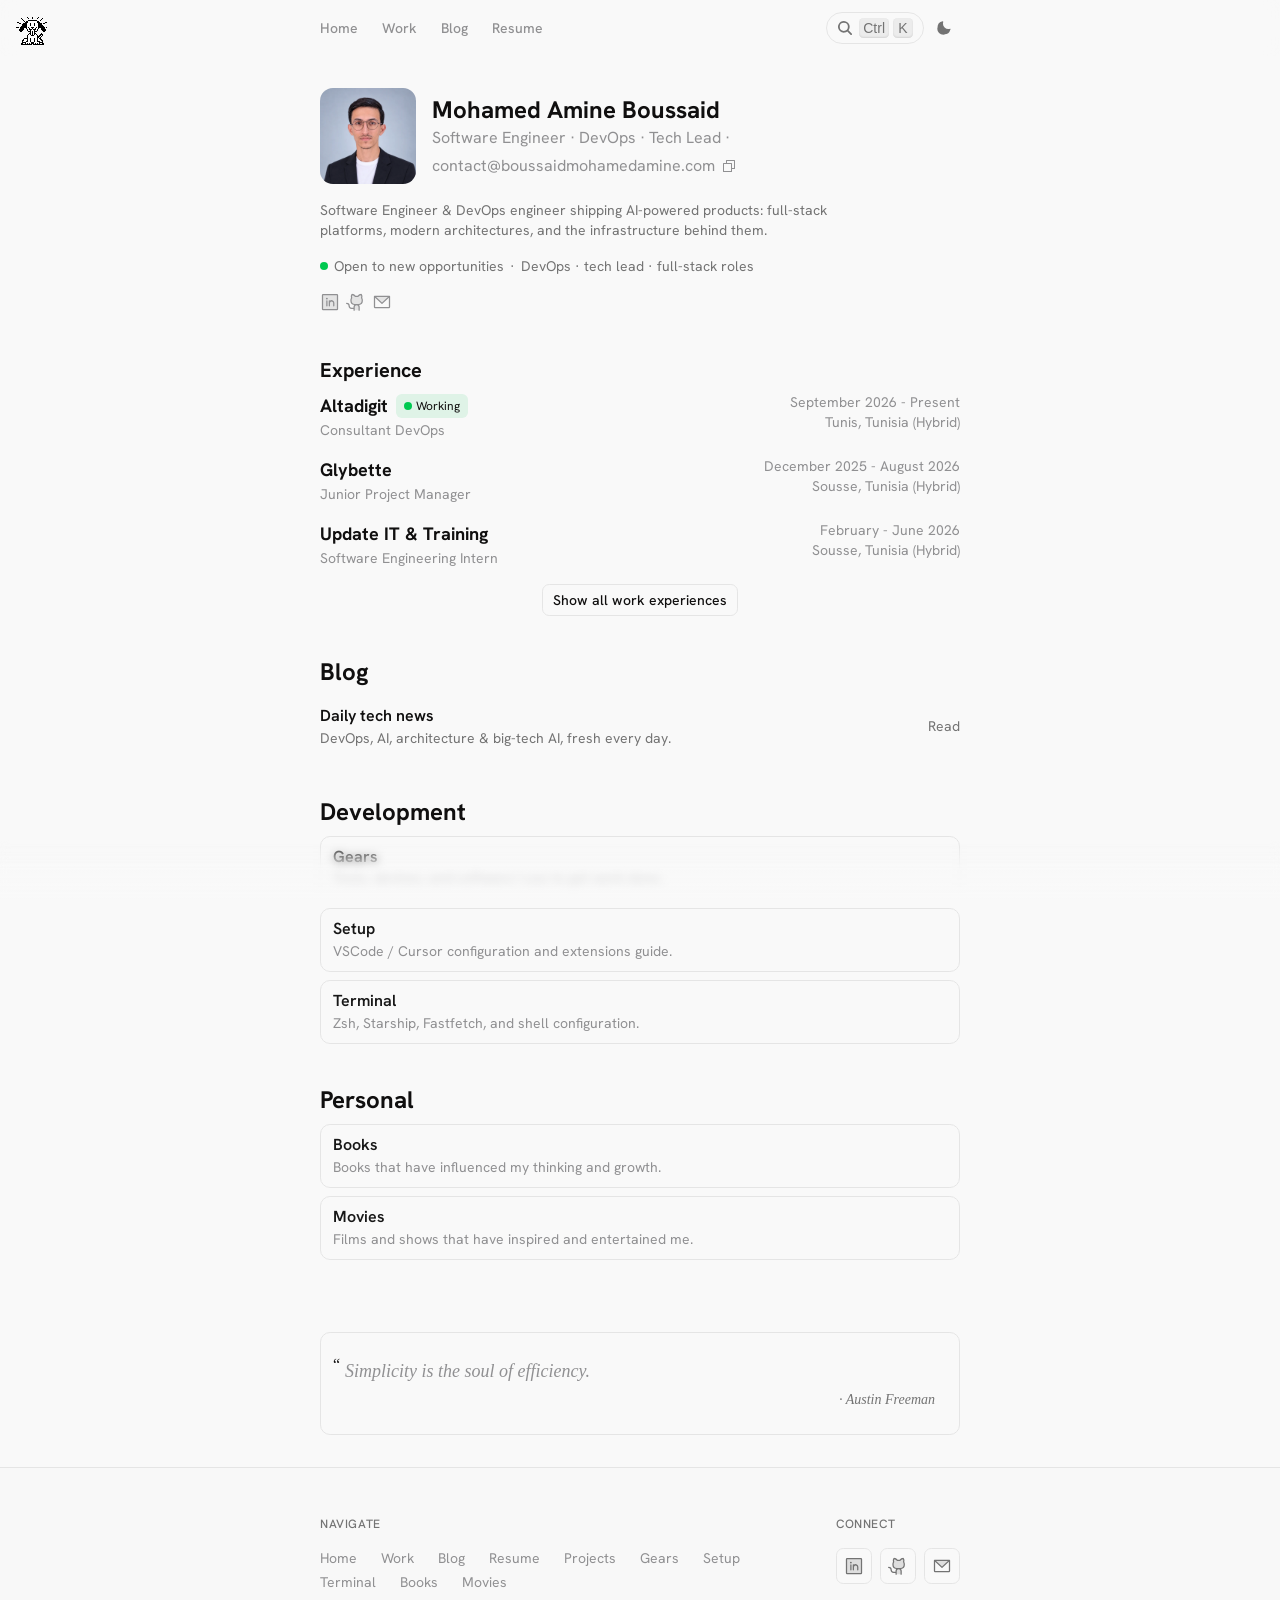
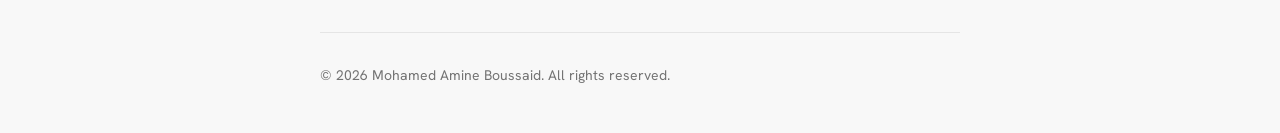
==== commit 6effe3c5: "Hero bio: Tech lead -> Software Engineer Generated with [Devin](https://devin.ai)  Co-Authored-By: D" ====
--- a/index.html
+++ b/index.html
@@ -1,5 +1,5 @@
 <!DOCTYPE html>
 <html lang="en">
-<head><meta charset="utf-8"/><meta content="width=device-width, initial-scale=1" name="viewport"/><title>Mohamed Amine Boussaid - Software Engineer</title><meta content="Tech lead &amp; DevOps engineer shipping AI-powered products: full-stack platforms, modern architectures, and the infrastructure behind them." name="description"/><meta content="Mohamed Amine Boussaid, Boussaid, software engineer Tunisia, DevOps engineer, tech lead, full-stack developer, AI-powered products, Kubernetes, Docker, Proxmox, cloud architecture, portfolio, open to opportunities" name="keywords"/><meta content="index,follow" name="robots"/><link href="https://www.boussaidmohamedamine.com/" rel="canonical"/><meta content="Mohamed Amine Boussaid - Software Engineer" property="og:title"/><meta content="Tech lead & DevOps engineer shipping AI-powered products: full-stack platforms, modern architectures, and the infrastructure behind them." property="og:description"/><meta content="website" property="og:type"/><meta content="https://www.boussaidmohamedamine.com/" property="og:url"/><meta content="https://www.boussaidmohamedamine.com/assets/profile/og-card.png" property="og:image"/><meta content="1200" property="og:image:width"/><meta content="630" property="og:image:height"/><meta content="https://www.boussaidmohamedamine.com/assets/profile/og-card.png" name="twitter:image"/><meta content="summary_large_image" name="twitter:card"/><meta content="Mohamed Amine Boussaid - Software Engineer" name="twitter:title"/><meta content="Tech lead & DevOps engineer shipping AI-powered products: full-stack platforms, modern architectures, and the infrastructure behind them." name="twitter:description"/><meta content="Mohamed Amine Boussaid" name="author"/><link href="favicon.ico" rel="icon" sizes="any"/><link href="favicon-16x16.png" rel="icon" sizes="16x16" type="image/png"/><link href="favicon-32x32.png" rel="icon" sizes="32x32" type="image/png"/><link href="apple-touch-icon.png" rel="apple-touch-icon"/><link href="site.webmanifest" rel="manifest"/><link href="assets/css/fonts.css" rel="stylesheet"/><link href="assets/css/main.css" rel="stylesheet"/><script>try{if(localStorage.getItem('theme')==='dark')document.documentElement.classList.add('dark')}catch(e){}</script></head>
-<body class="hankengrotesk_a9d8294d-module__aGBq3a__className hankengrotesk_a9d8294d-module__aGBq3a__variable geist_a71539c9-module__T19VSG__variable geist_mono_8d43a2aa-module__8Li5zG__variable antialiased"><div></div><div data-site-chrome=""></div><header class="sticky top-0 z-50 w-full bg-background/95 backdrop-blur supports-backdrop-filter:bg-background/60" data-site-chrome=""><div class="container mx-auto max-w-2xl px-4 flex h-14 items-center justify-between"><nav class="flex items-center gap-6 text-sm font-medium"><a class="text-secondary transition-colors hover:text-primary" href="index.html">Home</a><a class="text-secondary transition-colors hover:text-primary" href="work.html">Work</a><a class="text-secondary transition-colors hover:text-primary" href="blog.html">Blog</a><a class="text-secondary transition-colors hover:text-primary" href="resume.html">Resume</a></nav><div class="flex items-center gap-1"><button aria-label="Open search (Ctrl+K)" class="group/button inline-flex shrink-0 items-center justify-center text-muted-foreground transition-all outline-none focus-visible:border-ring focus-visible:ring-3 focus-visible:ring-ring/50 active:scale-[0.98] disabled:pointer-events-none disabled:opacity-50 aria-invalid:border-destructive aria-invalid:ring-3 aria-invalid:ring-destructive/20 dark:aria-invalid:border-destructive/50 dark:aria-invalid:ring-destructive/40 [&amp;_svg]:pointer-events-none [&amp;_svg]:shrink-0 [&amp;_svg:not([class*='size-'])]:size-4 sm:border sm:bg-clip-padding sm:text-sm sm:font-medium sm:whitespace-nowrap sm:border-border sm:bg-background aria-expanded:bg-muted aria-expanded:text-foreground dark:sm:border-input dark:sm:bg-input/30 sm:h-8 sm:px-2.5 sm:in-data-[slot=button-group]:rounded-lg sm:has-data-[icon=inline-end]:pr-1.5 sm:has-data-[icon=inline-start]:pl-1.5 sm:gap-1.5 sm:rounded-full sm:shadow-none sm:hover:bg-background sm:hover:text-muted-foreground dark:sm:hover:bg-input/30" data-size="sm" data-slot="button" data-variant="outline" id="cmdk-open" type="button"><svg aria-hidden="true" fill="none" viewbox="0 0 16 16"><path clip-rule="evenodd" d="M10.278 11.514a5.824 5.824 0 1 1 1.235-1.235l3.209 3.208A.875.875 0 0 1 14.111 15a.875.875 0 0 1-.624-.278l-3.209-3.208Zm.623-4.69a4.077 4.077 0 1 1-8.154 0 4.077 4.077 0 0 1 8.154 0Z" fill="currentColor" fill-rule="evenodd"></path></svg><kbd class="items-center gap-1 hidden sm:flex" data-slot="kbd-group"><kbd class="pointer-events-none inline-flex h-5 w-fit min-w-6 items-center justify-center gap-1 rounded-sm px-1 font-sans text-sm/none font-normal text-muted-foreground select-none [&amp;_svg:not([class*='size-'])]:size-3 bg-black/5 shadow-[inset_0_-1px_2px] shadow-black/10 dark:bg-white/10 dark:shadow-white/10 in-data-[slot=tooltip-content]:bg-white/20 in-data-[slot=tooltip-content]:text-background in-data-[slot=tooltip-content]:shadow-white/20 dark:in-data-[slot=tooltip-content]:bg-black/10 dark:in-data-[slot=tooltip-content]:shadow-black/10 dark:in-data-[slot=tooltip-content]:text-shadow-xs" data-slot="kbd">Ctrl</kbd><kbd class="pointer-events-none inline-flex h-5 items-center justify-center gap-1 rounded-sm px-1 font-sans text-sm/none font-normal text-muted-foreground select-none [&amp;_svg:not([class*='size-'])]:size-3 bg-black/5 shadow-[inset_0_-1px_2px] shadow-black/10 dark:bg-white/10 dark:shadow-white/10 in-data-[slot=tooltip-content]:bg-white/20 in-data-[slot=tooltip-content]:text-background in-data-[slot=tooltip-content]:shadow-white/20 dark:in-data-[slot=tooltip-content]:bg-black/10 dark:in-data-[slot=tooltip-content]:shadow-black/10 dark:in-data-[slot=tooltip-content]:text-shadow-xs w-5 min-w-5" data-slot="kbd">K</kbd></kbd></button><button aria-label="Toggle theme" class="inline-flex size-8 items-center justify-center rounded-md text-muted-foreground transition-colors hover:text-primary" id="theme-toggle" type="button"><svg aria-hidden="true" class="icon-moon size-4" fill="currentColor" viewBox="0 0 256 256" xmlns="http://www.w3.org/2000/svg"><path d="M233.54,142.23a8,8,0,0,0-8-2,88.08,88.08,0,0,1-109.8-109.8,8,8,0,0,0-10-10A104.84,104.84,0,1,0,230.36,150.21,8,8,0,0,0,233.54,142.23ZM128,208A104,104,0,0,1,48.46,72.46,88.13,88.13,0,0,0,183.54,207.54,103.72,103.72,0,0,1,128,208Z"></path></svg><svg aria-hidden="true" class="icon-sun size-4 hidden" fill="currentColor" viewBox="0 0 256 256" xmlns="http://www.w3.org/2000/svg"><path d="M120,40V16a8,8,0,0,1,16,0V40a8,8,0,0,1-16,0Zm8,24a64,64,0,1,0,64,64A64.07,64.07,0,0,0,128,64Zm0,112a48,48,0,1,1,48-48A48.05,48.05,0,0,1,128,176ZM58.34,69.66a8,8,0,0,0,11.32-11.32l-16-16a8,8,0,0,0-11.32,11.32Zm0,116.68a8,8,0,0,0-11.32,11.32l16,16a8,8,0,0,0,11.32-11.32ZM192,72a8,8,0,0,0,5.66-2.34l16-16a8,8,0,0,0-11.32-11.32l-16,16A8,8,0,0,0,192,72Zm5.66,114.34a8,8,0,0,0-11.32,11.32l16,16a8,8,0,0,0,11.32-11.32ZM48,128a8,8,0,0,0-8-8H16a8,8,0,0,0,0,16h24A8,8,0,0,0,48,128Zm80,80a8,8,0,0,0-8,8v24a8,8,0,0,0,16,0V216A8,8,0,0,0,128,208Z"></path></svg></button></div></div></header><main><div class="space-y-10 pt-8"><div class="container mx-auto max-w-2xl px-4 undefined"><div class="flex flex-col gap-4"><div class="flex gap-4 items-center"><div data-oneko-dodge="true"><button aria-label="Avatar" id="mascot" oncontextmenu="return false" style="position:relative;display:block;flex-shrink:0;width:96px;height:96px;padding:0;border:0;background:transparent;appearance:none;cursor:pointer;user-select:none" type="button"><div aria-label="Mohamed Amine Boussaid" class="size-full rounded-2xl" role="img" style="background-size:cover;background-position:center;pointer-events:none" data-hero-avatar></div></button></div><div><h1 class="text-lg font-bold whitespace-nowrap sm:text-2xl">Mohamed Amine Boussaid</h1><p class="text-base text-secondary flex flex-wrap items-center gap-x-1 gap-y-1"><span>Software Engineer · DevOps · Tech Lead</span><span>·</span><span aria-label="Copy email" class="group inline-flex cursor-pointer items-center gap-1.5 text-secondary transition-colors focus-visible:outline-none focus-visible:ring-2 focus-visible:ring-ring focus-visible:ring-offset-2 group group-hover:text-primary" data-email="contact@boussaidmohamedamine.com" id="email-copy" role="button" tabindex="0"><span class="group-hover:text-primary hidden md:block"><a class="__cf_email__" href="mailto:contact@boussaidmohamedamine.com">contact@boussaidmohamedamine.com</a></span><span class="group-hover:text-primary block md:hidden">Email</span><span class="relative inline-flex size-4 shrink-0 items-center justify-center group-hover:text-primary"><svg aria-hidden="true" class="absolute inset-0 size-4 text-current transition-[opacity,transform] duration-200 ease-out opacity-100 scale-100" fill="currentColor" height="1em" viewbox="0 0 256 256" width="1em" xmlns="http://www.w3.org/2000/svg"><path d="M216,32H88a8,8,0,0,0-8,8V80H40a8,8,0,0,0-8,8V216a8,8,0,0,0,8,8H168a8,8,0,0,0,8-8V176h40a8,8,0,0,0,8-8V40A8,8,0,0,0,216,32ZM160,208H48V96H160Zm48-48H176V88a8,8,0,0,0-8-8H96V48H208Z"></path></svg><svg aria-hidden="true" class="absolute inset-0 size-4 transition-[opacity,transform] duration-200 ease-out opacity-0 scale-50" fill="currentColor" height="1em" viewbox="0 0 256 256" width="1em" xmlns="http://www.w3.org/2000/svg"><path d="M232.49,80.49l-128,128a12,12,0,0,1-17,0l-56-56a12,12,0,1,1,17-17L96,183,215.51,63.51a12,12,0,0,1,17,17Z"></path></svg></span></span></p></div></div><p class="text-sm text-muted-foreground max-w-xl">Tech lead &amp; DevOps engineer shipping AI-powered products: full-stack platforms, modern architectures, and the infrastructure behind them.</p><div id="S:0"><div class="flex items-center gap-3"><div class="flex min-w-0 flex-1 items-center gap-1.5 text-sm"><span class="size-2 shrink-0 rounded-full bg-green-500 animate-pulse"></span><span class="shrink-0 text-muted-foreground">Open to new opportunities</span><span class="shrink-0 text-muted-foreground"> · </span><a class="truncate text-muted-foreground transition-colors hover:text-primary" href="https://www.linkedin.com/in/boussaidmohamedamine/" rel="noopener noreferrer" target="_blank">DevOps · tech lead · full-stack roles</a></div></div></div><div class="flex flex-wrap my-0 gap-0.5"><a aria-label="LinkedIn" class="text-secondary flex items-center gap-2 transition-colors hover:text-primary" data-slot="tooltip-trigger" data-state="closed" href="https://www.linkedin.com/in/boussaidmohamedamine/" rel="noopener noreferrer" target="_blank" title="LinkedIn" data-tooltip="Follow me on LinkedIn"><span aria-hidden="true" class="size-6"><svg class="size-5" fill="currentColor" height="1em" viewbox="0 0 256 256" width="1em" xmlns="http://www.w3.org/2000/svg"><path d="M224,40V216a8,8,0,0,1-8,8H40a8,8,0,0,1-8-8V40a8,8,0,0,1,8-8H216A8,8,0,0,1,224,40Z" opacity="0.2"></path><path d="M216,24H40A16,16,0,0,0,24,40V216a16,16,0,0,0,16,16H216a16,16,0,0,0,16-16V40A16,16,0,0,0,216,24Zm0,192H40V40H216V216ZM96,112v64a8,8,0,0,1-16,0V112a8,8,0,0,1,16,0Zm88,28v36a8,8,0,0,1-16,0V140a20,20,0,0,0-40,0v36a8,8,0,0,1-16,0V112a8,8,0,0,1,15.79-1.78A36,36,0,0,1,184,140ZM100,84A12,12,0,1,1,88,72,12,12,0,0,1,100,84Z"></path></svg></span><span class="sr-only">LinkedIn</span></a><a aria-label="Github" class="text-secondary flex items-center gap-2 transition-colors hover:text-primary" data-slot="tooltip-trigger" data-state="closed" href="https://github.com/Boussaid001" rel="noopener noreferrer" target="_blank" title="Github" data-tooltip="Follow me on GitHub"><span aria-hidden="true" class="size-6"><svg class="size-5" fill="currentColor" height="1em" viewbox="0 0 256 256" width="1em" xmlns="http://www.w3.org/2000/svg"><path d="M208,104v8a48,48,0,0,1-48,48H136a32,32,0,0,1,32,32v40H104V192a32,32,0,0,1,32-32H112a48,48,0,0,1-48-48v-8a49.28,49.28,0,0,1,8.51-27.3A51.92,51.92,0,0,1,76,32a52,52,0,0,1,43.83,24h32.34A52,52,0,0,1,196,32a51.92,51.92,0,0,1,3.49,44.7A49.28,49.28,0,0,1,208,104Z" opacity="0.2"></path><path d="M208.3,75.68A59.74,59.74,0,0,0,202.93,28,8,8,0,0,0,196,24a59.75,59.75,0,0,0-48,24H124A59.75,59.75,0,0,0,76,24a8,8,0,0,0-6.93,4,59.78,59.78,0,0,0-5.38,47.68A58.14,58.14,0,0,0,56,104v8a56.06,56.06,0,0,0,48.44,55.47A39.8,39.8,0,0,0,96,192v8H72a24,24,0,0,1-24-24A40,40,0,0,0,8,136a8,8,0,0,0,0,16,24,24,0,0,1,24,24,40,40,0,0,0,40,40H96v16a8,8,0,0,0,16,0V192a24,24,0,0,1,48,0v40a8,8,0,0,0,16,0V192a39.8,39.8,0,0,0-8.44-24.53A56.06,56.06,0,0,0,216,112v-8A58,58,0,0,0,208.3,75.68ZM200,112a40,40,0,0,1-40,40H112a40,40,0,0,1-40-40v-8a41.74,41.74,0,0,1,6.9-22.48A8,8,0,0,0,80,73.83a43.81,43.81,0,0,1,.79-33.58,43.88,43.88,0,0,1,32.32,20.06A8,8,0,0,0,119.82,64h32.35a8,8,0,0,0,6.74-3.69,43.87,43.87,0,0,1,32.32-20.06A43.81,43.81,0,0,1,192,73.83a8.09,8.09,0,0,0,1,7.65A41.76,41.76,0,0,1,200,104Z"></path></svg></span><span class="sr-only">Github</span></a><a aria-label="Email" class="text-secondary flex items-center gap-2 transition-colors hover:text-primary" data-slot="tooltip-trigger" data-state="closed" href="mailto:contact@boussaidmohamedamine.com" rel="noopener noreferrer" target="_blank" title="Email" data-tooltip="Email me for collaboration"><span aria-hidden="true" class="size-6"><svg class="size-5" fill="currentColor" height="1em" viewbox="0 0 256 256" width="1em" xmlns="http://www.w3.org/2000/svg"><path d="M224,56l-96,88L32,56Z" opacity="0.2"></path><path d="M224,48H32a8,8,0,0,0-8,8V192a16,16,0,0,0,16,16H216a16,16,0,0,0,16-16V56A8,8,0,0,0,224,48ZM203.43,64,128,133.15,52.57,64ZM216,192H40V74.19l82.59,75.71a8,8,0,0,0,10.82,0L216,74.19V192Z"></path></svg></span><span class="sr-only">Email</span></a></div></div></div><div class="container mx-auto max-w-2xl px-4 undefined"><section class="space-y-2"><div class="animate-in-up-on-view"><h2 class="text-xl font-bold">Experience</h2></div><div class="flex flex-col gap-4"><div class="animate-in-up-on-view" style="animation-delay:0.05s"><div data-slot="collapsible" data-state="closed"><div class="group/card flex flex-row flex-nowrap items-start justify-between gap-3"><div class="flex min-w-0 flex-1 flex-col"><div class="flex flex-wrap items-center gap-2"><h3 class="text-lg font-bold blur-none">Altadigit</h3><div class="flex items-center gap-1 rounded-md border-green-300 bg-green-500/10 px-2 py-1 text-xs"><div class="size-2 rounded-full bg-green-500 animate-pulse"></div><span>Working</span></div></div><p class="text-sm text-secondary">Consultant DevOps</p></div><div class="flex shrink-0 flex-col text-right text-sm text-secondary min-w-[88px] md:min-w-[140px]"><p class="md:hidden">Sep 26 - Present</p><p class="hidden md:block">September 2026 - Present</p><p class="md:hidden">Tunis, TN</p><p class="hidden md:block">Tunis, Tunisia (Hybrid)</p></div></div></div></div><div class="animate-in-up-on-view" style="animation-delay:0.1s"><div data-slot="collapsible" data-state="closed"><div class="group/card flex flex-row flex-nowrap items-start justify-between gap-3"><div class="flex min-w-0 flex-1 flex-col"><div class="flex flex-wrap items-center gap-2"><h3 class="text-lg font-bold blur-none">Glybette</h3></div><p class="text-sm text-secondary">Junior Project Manager</p></div><div class="flex shrink-0 flex-col text-right text-sm text-secondary min-w-[88px] md:min-w-[140px]"><p class="md:hidden">Dec 25 - Aug 26</p><p class="hidden md:block">December 2025 - August 2026</p><p class="md:hidden">Sousse, TN</p><p class="hidden md:block">Sousse, Tunisia (Hybrid)</p></div></div></div></div><div class="animate-in-up-on-view" style="animation-delay:0.15s"><div data-slot="collapsible" data-state="closed"><div class="group/card flex flex-row flex-nowrap items-start justify-between gap-3"><div class="flex min-w-0 flex-1 flex-col"><div class="flex flex-wrap items-center gap-2"><h3 class="text-lg font-bold blur-none">Update IT &amp; Training</h3></div><p class="text-sm text-secondary">Software Engineering Intern</p></div><div class="flex shrink-0 flex-col text-right text-sm text-secondary min-w-[88px] md:min-w-[140px]"><p class="md:hidden">Feb - Jun 26</p><p class="hidden md:block">February - June 2026</p><p class="md:hidden">Sousse, TN</p><p class="hidden md:block">Sousse, Tunisia (Hybrid)</p></div></div></div></div></div><div class="animate-in-up-on-view flex justify-center pt-2" style="animation-delay:0.2s"><a class="group/button inline-flex shrink-0 items-center justify-center rounded-lg border bg-clip-padding text-sm font-medium whitespace-nowrap transition-all outline-none select-none focus-visible:border-ring focus-visible:ring-3 focus-visible:ring-ring/50 disabled:pointer-events-none disabled:opacity-50 aria-invalid:border-destructive aria-invalid:ring-3 aria-invalid:ring-destructive/20 dark:aria-invalid:border-destructive/50 dark:aria-invalid:ring-destructive/40 [&amp;_svg]:pointer-events-none [&amp;_svg]:shrink-0 [&amp;_svg:not([class*='size-'])]:size-4 border-border bg-background hover:bg-muted hover:text-foreground aria-expanded:bg-muted aria-expanded:text-foreground dark:border-input dark:bg-input/30 dark:hover:bg-input/50 h-8 gap-1.5 px-2.5 has-data-[icon=inline-end]:pr-2 has-data-[icon=inline-start]:pl-2 text-sm font-medium" data-size="default" data-slot="button" data-variant="outline" href="work.html">Show all work experiences</a></div></section></div><div class="container mx-auto max-w-2xl px-4 undefined"><section class="space-y-2"><div class="animate-in-up-on-view"><h2 class="text-2xl font-bold">Blog</h2></div><div class="animate-in-up-on-view"><a class="group flex items-center justify-between py-2" href="blog.html"><div><p class="font-semibold group-hover:text-primary transition-colors">Daily tech news</p><p class="text-sm text-muted-foreground">DevOps, AI, architecture &amp; big-tech AI, fresh every day.</p></div><span class="text-sm text-muted-foreground group-hover:text-primary transition-colors">Read</span></a></div></section></div><div class="container mx-auto max-w-2xl px-4 undefined"><section class="space-y-2"><div class="animate-in-up-on-view"><h2 class="text-2xl font-bold">Development</h2></div><div class="flex flex-col gap-2"><div class="animate-in-up-on-view" style="animation-delay:0.05s"><a class="group flex flex-row items-center justify-between gap-3 rounded-xl border border-border bg-card px-3 py-2.5 no-underline transition-colors hover:bg-muted/60" href="gears.html"><div class="min-w-0 flex-1 space-y-0.5"><h3 class="text-base font-semibold leading-tight text-primary transition-colors group-hover:text-primary">Gears</h3><p class="line-clamp-2 text-xs text-secondary sm:text-sm">Tools, devices, and software I use to get work done.</p></div><span class="inline-flex shrink-0 opacity-0 transition-opacity group-hover:opacity-100"><svg class="size-4 text-muted-foreground transition-transform group-hover:translate-x-0.5 group-hover:-translate-y-0.5" fill="currentColor" height="1em" viewbox="0 0 256 256" width="1em" xmlns="http://www.w3.org/2000/svg"><path d="M221.66,133.66l-72,72a8,8,0,0,1-11.32-11.32L196.69,136H40a8,8,0,0,1,0-16H196.69L138.34,61.66a8,8,0,0,1,11.32-11.32l72,72A8,8,0,0,1,221.66,133.66Z"></path></svg></span></a></div><div class="animate-in-up-on-view" style="animation-delay:0.1s"><a class="group flex flex-row items-center justify-between gap-3 rounded-xl border border-border bg-card px-3 py-2.5 no-underline transition-colors hover:bg-muted/60" href="setup.html"><div class="min-w-0 flex-1 space-y-0.5"><h3 class="text-base font-semibold leading-tight text-primary transition-colors group-hover:text-primary">Setup</h3><p class="line-clamp-2 text-xs text-secondary sm:text-sm">VSCode / Cursor configuration and extensions guide.</p></div><span class="inline-flex shrink-0 opacity-0 transition-opacity group-hover:opacity-100"><svg class="size-4 text-muted-foreground transition-transform group-hover:translate-x-0.5 group-hover:-translate-y-0.5" fill="currentColor" height="1em" viewbox="0 0 256 256" width="1em" xmlns="http://www.w3.org/2000/svg"><path d="M221.66,133.66l-72,72a8,8,0,0,1-11.32-11.32L196.69,136H40a8,8,0,0,1,0-16H196.69L138.34,61.66a8,8,0,0,1,11.32-11.32l72,72A8,8,0,0,1,221.66,133.66Z"></path></svg></span></a></div><div class="animate-in-up-on-view" style="animation-delay:0.15000000000000002s"><a class="group flex flex-row items-center justify-between gap-3 rounded-xl border border-border bg-card px-3 py-2.5 no-underline transition-colors hover:bg-muted/60" href="terminal.html"><div class="min-w-0 flex-1 space-y-0.5"><h3 class="text-base font-semibold leading-tight text-primary transition-colors group-hover:text-primary">Terminal</h3><p class="line-clamp-2 text-xs text-secondary sm:text-sm">Zsh, Starship, Fastfetch, and shell configuration.</p></div><span class="inline-flex shrink-0 opacity-0 transition-opacity group-hover:opacity-100"><svg class="size-4 text-muted-foreground transition-transform group-hover:translate-x-0.5 group-hover:-translate-y-0.5" fill="currentColor" height="1em" viewbox="0 0 256 256" width="1em" xmlns="http://www.w3.org/2000/svg"><path d="M221.66,133.66l-72,72a8,8,0,0,1-11.32-11.32L196.69,136H40a8,8,0,0,1,0-16H196.69L138.34,61.66a8,8,0,0,1,11.32-11.32l72,72A8,8,0,0,1,221.66,133.66Z"></path></svg></span></a></div></div></section></div><div class="container mx-auto max-w-2xl px-4 undefined"><section class="space-y-2"><div class="animate-in-up-on-view"><h2 class="text-2xl font-bold">Personal</h2></div><div class="flex flex-col gap-2"><div class="animate-in-up-on-view" style="animation-delay:0.05s"><a class="group flex flex-row items-center justify-between gap-3 rounded-xl border border-border bg-card px-3 py-2.5 no-underline transition-colors hover:bg-muted/60" href="books.html"><div class="min-w-0 flex-1 space-y-0.5"><h3 class="text-base font-semibold leading-tight text-primary transition-colors group-hover:text-primary">Books</h3><p class="line-clamp-2 text-xs text-secondary sm:text-sm">Books that have influenced my thinking and growth.</p></div><span class="inline-flex shrink-0 opacity-0 transition-opacity group-hover:opacity-100"><svg class="size-4 text-muted-foreground transition-transform group-hover:translate-x-0.5 group-hover:-translate-y-0.5" fill="currentColor" height="1em" viewbox="0 0 256 256" width="1em" xmlns="http://www.w3.org/2000/svg"><path d="M221.66,133.66l-72,72a8,8,0,0,1-11.32-11.32L196.69,136H40a8,8,0,0,1,0-16H196.69L138.34,61.66a8,8,0,0,1,11.32-11.32l72,72A8,8,0,0,1,221.66,133.66Z"></path></svg></span></a></div><div class="animate-in-up-on-view" style="animation-delay:0.1s"><a class="group flex flex-row items-center justify-between gap-3 rounded-xl border border-border bg-card px-3 py-2.5 no-underline transition-colors hover:bg-muted/60" href="movies.html"><div class="min-w-0 flex-1 space-y-0.5"><h3 class="text-base font-semibold leading-tight text-primary transition-colors group-hover:text-primary">Movies</h3><p class="line-clamp-2 text-xs text-secondary sm:text-sm">Films and shows that have inspired and entertained me.</p></div><span class="inline-flex shrink-0 opacity-0 transition-opacity group-hover:opacity-100"><svg class="size-4 text-muted-foreground transition-transform group-hover:translate-x-0.5 group-hover:-translate-y-0.5" fill="currentColor" height="1em" viewbox="0 0 256 256" width="1em" xmlns="http://www.w3.org/2000/svg"><path d="M221.66,133.66l-72,72a8,8,0,0,1-11.32-11.32L196.69,136H40a8,8,0,0,1,0-16H196.69L138.34,61.66a8,8,0,0,1,11.32-11.32l72,72A8,8,0,0,1,221.66,133.66Z"></path></svg></span></a></div></div></section></div><div class="container mx-auto max-w-2xl px-4 py-8"><div id="quote-card"></div></div></div></main><div class="pointer-events-none fixed inset-x-0 bottom-0 z-10 h-[60px] select-none bg-gradient-to-t from-background to-transparent opacity-100 backdrop-blur-[5px] [mask-image:linear-gradient(to_top,black_50%,transparent)] [-webkit-mask-image:linear-gradient(to_top,black_50%,transparent)] dark:[mask-image:linear-gradient(to_top,black_50%,transparent)] dark:[-webkit-mask-image:linear-gradient(to_top,black_50%,transparent)]" data-site-chrome="" style="user-select:none"></div><footer class="border-t border-border bg-muted/30" data-site-chrome=""><div class="container mx-auto max-w-2xl px-4 py-12"><div class="flex flex-col gap-10 sm:flex-row sm:items-start sm:justify-between sm:gap-8"><div class="flex flex-col gap-4"><p class="text-xs font-medium uppercase tracking-wider text-muted-foreground">Navigate</p><nav class="flex flex-wrap gap-x-6 gap-y-1"><a class="text-sm text-secondary transition-colors hover:text-primary" href="index.html">Home</a><a class="text-sm text-secondary transition-colors hover:text-primary" href="work.html">Work</a><a class="text-sm text-secondary transition-colors hover:text-primary" href="blog.html">Blog</a><a class="text-sm text-secondary transition-colors hover:text-primary" href="resume.html">Resume</a><a class="text-sm text-secondary transition-colors hover:text-primary" href="projects.html">Projects</a><a class="text-sm text-secondary transition-colors hover:text-primary" href="gears.html">Gears</a><a class="text-sm text-secondary transition-colors hover:text-primary" href="setup.html">Setup</a><a class="text-sm text-secondary transition-colors hover:text-primary" href="terminal.html">Terminal</a><a class="text-sm text-secondary transition-colors hover:text-primary" href="books.html">Books</a><a class="text-sm text-secondary transition-colors hover:text-primary" href="movies.html">Movies</a></nav></div><div class="flex flex-col gap-4"><p class="text-xs font-medium uppercase tracking-wider text-muted-foreground">Connect</p><div class="flex gap-2"><a aria-label="LinkedIn" class="flex size-9 items-center justify-center rounded-lg border border-border bg-background text-muted-foreground transition-colors hover:bg-muted hover:text-primary" href="https://www.linkedin.com/in/boussaidmohamedamine/" rel="noopener noreferrer" target="_blank" data-tooltip="Follow me on LinkedIn"><svg class="size-5" fill="currentColor" height="1em" viewbox="0 0 256 256" width="1em" xmlns="http://www.w3.org/2000/svg"><path d="M224,40V216a8,8,0,0,1-8,8H40a8,8,0,0,1-8-8V40a8,8,0,0,1,8-8H216A8,8,0,0,1,224,40Z" opacity="0.2"></path><path d="M216,24H40A16,16,0,0,0,24,40V216a16,16,0,0,0,16,16H216a16,16,0,0,0,16-16V40A16,16,0,0,0,216,24Zm0,192H40V40H216V216ZM96,112v64a8,8,0,0,1-16,0V112a8,8,0,0,1,16,0Zm88,28v36a8,8,0,0,1-16,0V140a20,20,0,0,0-40,0v36a8,8,0,0,1-16,0V112a8,8,0,0,1,15.79-1.78A36,36,0,0,1,184,140ZM100,84A12,12,0,1,1,88,72,12,12,0,0,1,100,84Z"></path></svg></a><a aria-label="Github" class="flex size-9 items-center justify-center rounded-lg border border-border bg-background text-muted-foreground transition-colors hover:bg-muted hover:text-primary" href="https://github.com/Boussaid001" rel="noopener noreferrer" target="_blank" data-tooltip="Follow me on GitHub"><svg class="size-5" fill="currentColor" height="1em" viewbox="0 0 256 256" width="1em" xmlns="http://www.w3.org/2000/svg"><path d="M208,104v8a48,48,0,0,1-48,48H136a32,32,0,0,1,32,32v40H104V192a32,32,0,0,1,32-32H112a48,48,0,0,1-48-48v-8a49.28,49.28,0,0,1,8.51-27.3A51.92,51.92,0,0,1,76,32a52,52,0,0,1,43.83,24h32.34A52,52,0,0,1,196,32a51.92,51.92,0,0,1,3.49,44.7A49.28,49.28,0,0,1,208,104Z" opacity="0.2"></path><path d="M208.3,75.68A59.74,59.74,0,0,0,202.93,28,8,8,0,0,0,196,24a59.75,59.75,0,0,0-48,24H124A59.75,59.75,0,0,0,76,24a8,8,0,0,0-6.93,4,59.78,59.78,0,0,0-5.38,47.68A58.14,58.14,0,0,0,56,104v8a56.06,56.06,0,0,0,48.44,55.47A39.8,39.8,0,0,0,96,192v8H72a24,24,0,0,1-24-24A40,40,0,0,0,8,136a8,8,0,0,0,0,16,24,24,0,0,1,24,24,40,40,0,0,0,40,40H96v16a8,8,0,0,0,16,0V192a24,24,0,0,1,48,0v40a8,8,0,0,0,16,0V192a39.8,39.8,0,0,0-8.44-24.53A56.06,56.06,0,0,0,216,112v-8A58,58,0,0,0,208.3,75.68ZM200,112a40,40,0,0,1-40,40H112a40,40,0,0,1-40-40v-8a41.74,41.74,0,0,1,6.9-22.48A8,8,0,0,0,80,73.83a43.81,43.81,0,0,1,.79-33.58,43.88,43.88,0,0,1,32.32,20.06A8,8,0,0,0,119.82,64h32.35a8,8,0,0,0,6.74-3.69,43.87,43.87,0,0,1,32.32-20.06A43.81,43.81,0,0,1,192,73.83a8.09,8.09,0,0,0,1,7.65A41.76,41.76,0,0,1,200,104Z"></path></svg></a><a aria-label="Email" class="flex size-9 items-center justify-center rounded-lg border border-border bg-background text-muted-foreground transition-colors hover:bg-muted hover:text-primary" href="mailto:contact@boussaidmohamedamine.com" rel="noopener noreferrer" target="_blank" data-tooltip="Email me for collaboration"><svg class="size-5" fill="currentColor" height="1em" viewbox="0 0 256 256" width="1em" xmlns="http://www.w3.org/2000/svg"><path d="M224,56l-96,88L32,56Z" opacity="0.2"></path><path d="M224,48H32a8,8,0,0,0-8,8V192a16,16,0,0,0,16,16H216a16,16,0,0,0,16-16V56A8,8,0,0,0,224,48ZM203.43,64,128,133.15,52.57,64ZM216,192H40V74.19l82.59,75.71a8,8,0,0,0,10.82,0L216,74.19V192Z"></path></svg></a></div></div></div><div class="mt-10 flex flex-col items-center justify-between gap-2 border-t border-border pt-8 sm:flex-row sm:items-center sm:gap-4"><p class="text-sm text-muted-foreground">© 2026 Mohamed Amine Boussaid. All rights reserved.</p></div></div></footer><section aria-atomic="false" aria-label="Notifications alt+T" aria-live="polite" aria-relevant="additions text" tabindex="-1"></section><script>window.ONEKO_BASE='assets/oneko/';</script><script defer src="assets/js/site.js"></script><script defer src="assets/oneko/oneko.js"></script></body>
+<head><meta charset="utf-8"/><meta content="width=device-width, initial-scale=1" name="viewport"/><title>Mohamed Amine Boussaid - Software Engineer</title><meta content="Software Engineer &amp; DevOps engineer shipping AI-powered products: full-stack platforms, modern architectures, and the infrastructure behind them." name="description"/><meta content="Mohamed Amine Boussaid, Boussaid, software engineer Tunisia, DevOps engineer, tech lead, full-stack developer, AI-powered products, Kubernetes, Docker, Proxmox, cloud architecture, portfolio, open to opportunities" name="keywords"/><meta content="index,follow" name="robots"/><link href="https://www.boussaidmohamedamine.com/" rel="canonical"/><meta content="Mohamed Amine Boussaid - Software Engineer" property="og:title"/><meta content="Software Engineer & DevOps engineer shipping AI-powered products: full-stack platforms, modern architectures, and the infrastructure behind them." property="og:description"/><meta content="website" property="og:type"/><meta content="https://www.boussaidmohamedamine.com/" property="og:url"/><meta content="https://www.boussaidmohamedamine.com/assets/profile/og-card.png" property="og:image"/><meta content="1200" property="og:image:width"/><meta content="630" property="og:image:height"/><meta content="https://www.boussaidmohamedamine.com/assets/profile/og-card.png" name="twitter:image"/><meta content="summary_large_image" name="twitter:card"/><meta content="Mohamed Amine Boussaid - Software Engineer" name="twitter:title"/><meta content="Software Engineer & DevOps engineer shipping AI-powered products: full-stack platforms, modern architectures, and the infrastructure behind them." name="twitter:description"/><meta content="Mohamed Amine Boussaid" name="author"/><link href="favicon.ico" rel="icon" sizes="any"/><link href="favicon-16x16.png" rel="icon" sizes="16x16" type="image/png"/><link href="favicon-32x32.png" rel="icon" sizes="32x32" type="image/png"/><link href="apple-touch-icon.png" rel="apple-touch-icon"/><link href="site.webmanifest" rel="manifest"/><link href="assets/css/fonts.css" rel="stylesheet"/><link href="assets/css/main.css" rel="stylesheet"/><script>try{if(localStorage.getItem('theme')==='dark')document.documentElement.classList.add('dark')}catch(e){}</script></head>
+<body class="hankengrotesk_a9d8294d-module__aGBq3a__className hankengrotesk_a9d8294d-module__aGBq3a__variable geist_a71539c9-module__T19VSG__variable geist_mono_8d43a2aa-module__8Li5zG__variable antialiased"><div></div><div data-site-chrome=""></div><header class="sticky top-0 z-50 w-full bg-background/95 backdrop-blur supports-backdrop-filter:bg-background/60" data-site-chrome=""><div class="container mx-auto max-w-2xl px-4 flex h-14 items-center justify-between"><nav class="flex items-center gap-6 text-sm font-medium"><a class="text-secondary transition-colors hover:text-primary" href="index.html">Home</a><a class="text-secondary transition-colors hover:text-primary" href="work.html">Work</a><a class="text-secondary transition-colors hover:text-primary" href="blog.html">Blog</a><a class="text-secondary transition-colors hover:text-primary" href="resume.html">Resume</a></nav><div class="flex items-center gap-1"><button aria-label="Open search (Ctrl+K)" class="group/button inline-flex shrink-0 items-center justify-center text-muted-foreground transition-all outline-none focus-visible:border-ring focus-visible:ring-3 focus-visible:ring-ring/50 active:scale-[0.98] disabled:pointer-events-none disabled:opacity-50 aria-invalid:border-destructive aria-invalid:ring-3 aria-invalid:ring-destructive/20 dark:aria-invalid:border-destructive/50 dark:aria-invalid:ring-destructive/40 [&amp;_svg]:pointer-events-none [&amp;_svg]:shrink-0 [&amp;_svg:not([class*='size-'])]:size-4 sm:border sm:bg-clip-padding sm:text-sm sm:font-medium sm:whitespace-nowrap sm:border-border sm:bg-background aria-expanded:bg-muted aria-expanded:text-foreground dark:sm:border-input dark:sm:bg-input/30 sm:h-8 sm:px-2.5 sm:in-data-[slot=button-group]:rounded-lg sm:has-data-[icon=inline-end]:pr-1.5 sm:has-data-[icon=inline-start]:pl-1.5 sm:gap-1.5 sm:rounded-full sm:shadow-none sm:hover:bg-background sm:hover:text-muted-foreground dark:sm:hover:bg-input/30" data-size="sm" data-slot="button" data-variant="outline" id="cmdk-open" type="button"><svg aria-hidden="true" fill="none" viewbox="0 0 16 16"><path clip-rule="evenodd" d="M10.278 11.514a5.824 5.824 0 1 1 1.235-1.235l3.209 3.208A.875.875 0 0 1 14.111 15a.875.875 0 0 1-.624-.278l-3.209-3.208Zm.623-4.69a4.077 4.077 0 1 1-8.154 0 4.077 4.077 0 0 1 8.154 0Z" fill="currentColor" fill-rule="evenodd"></path></svg><kbd class="items-center gap-1 hidden sm:flex" data-slot="kbd-group"><kbd class="pointer-events-none inline-flex h-5 w-fit min-w-6 items-center justify-center gap-1 rounded-sm px-1 font-sans text-sm/none font-normal text-muted-foreground select-none [&amp;_svg:not([class*='size-'])]:size-3 bg-black/5 shadow-[inset_0_-1px_2px] shadow-black/10 dark:bg-white/10 dark:shadow-white/10 in-data-[slot=tooltip-content]:bg-white/20 in-data-[slot=tooltip-content]:text-background in-data-[slot=tooltip-content]:shadow-white/20 dark:in-data-[slot=tooltip-content]:bg-black/10 dark:in-data-[slot=tooltip-content]:shadow-black/10 dark:in-data-[slot=tooltip-content]:text-shadow-xs" data-slot="kbd">Ctrl</kbd><kbd class="pointer-events-none inline-flex h-5 items-center justify-center gap-1 rounded-sm px-1 font-sans text-sm/none font-normal text-muted-foreground select-none [&amp;_svg:not([class*='size-'])]:size-3 bg-black/5 shadow-[inset_0_-1px_2px] shadow-black/10 dark:bg-white/10 dark:shadow-white/10 in-data-[slot=tooltip-content]:bg-white/20 in-data-[slot=tooltip-content]:text-background in-data-[slot=tooltip-content]:shadow-white/20 dark:in-data-[slot=tooltip-content]:bg-black/10 dark:in-data-[slot=tooltip-content]:shadow-black/10 dark:in-data-[slot=tooltip-content]:text-shadow-xs w-5 min-w-5" data-slot="kbd">K</kbd></kbd></button><button aria-label="Toggle theme" class="inline-flex size-8 items-center justify-center rounded-md text-muted-foreground transition-colors hover:text-primary" id="theme-toggle" type="button"><svg aria-hidden="true" class="icon-moon size-4" fill="currentColor" viewBox="0 0 256 256" xmlns="http://www.w3.org/2000/svg"><path d="M233.54,142.23a8,8,0,0,0-8-2,88.08,88.08,0,0,1-109.8-109.8,8,8,0,0,0-10-10A104.84,104.84,0,1,0,230.36,150.21,8,8,0,0,0,233.54,142.23ZM128,208A104,104,0,0,1,48.46,72.46,88.13,88.13,0,0,0,183.54,207.54,103.72,103.72,0,0,1,128,208Z"></path></svg><svg aria-hidden="true" class="icon-sun size-4 hidden" fill="currentColor" viewBox="0 0 256 256" xmlns="http://www.w3.org/2000/svg"><path d="M120,40V16a8,8,0,0,1,16,0V40a8,8,0,0,1-16,0Zm8,24a64,64,0,1,0,64,64A64.07,64.07,0,0,0,128,64Zm0,112a48,48,0,1,1,48-48A48.05,48.05,0,0,1,128,176ZM58.34,69.66a8,8,0,0,0,11.32-11.32l-16-16a8,8,0,0,0-11.32,11.32Zm0,116.68a8,8,0,0,0-11.32,11.32l16,16a8,8,0,0,0,11.32-11.32ZM192,72a8,8,0,0,0,5.66-2.34l16-16a8,8,0,0,0-11.32-11.32l-16,16A8,8,0,0,0,192,72Zm5.66,114.34a8,8,0,0,0-11.32,11.32l16,16a8,8,0,0,0,11.32-11.32ZM48,128a8,8,0,0,0-8-8H16a8,8,0,0,0,0,16h24A8,8,0,0,0,48,128Zm80,80a8,8,0,0,0-8,8v24a8,8,0,0,0,16,0V216A8,8,0,0,0,128,208Z"></path></svg></button></div></div></header><main><div class="space-y-10 pt-8"><div class="container mx-auto max-w-2xl px-4 undefined"><div class="flex flex-col gap-4"><div class="flex gap-4 items-center"><div data-oneko-dodge="true"><button aria-label="Avatar" id="mascot" oncontextmenu="return false" style="position:relative;display:block;flex-shrink:0;width:96px;height:96px;padding:0;border:0;background:transparent;appearance:none;cursor:pointer;user-select:none" type="button"><div aria-label="Mohamed Amine Boussaid" class="size-full rounded-2xl" role="img" style="background-size:cover;background-position:center;pointer-events:none" data-hero-avatar></div></button></div><div><h1 class="text-lg font-bold whitespace-nowrap sm:text-2xl">Mohamed Amine Boussaid</h1><p class="text-base text-secondary flex flex-wrap items-center gap-x-1 gap-y-1"><span>Software Engineer · DevOps · Tech Lead</span><span>·</span><span aria-label="Copy email" class="group inline-flex cursor-pointer items-center gap-1.5 text-secondary transition-colors focus-visible:outline-none focus-visible:ring-2 focus-visible:ring-ring focus-visible:ring-offset-2 group group-hover:text-primary" data-email="contact@boussaidmohamedamine.com" id="email-copy" role="button" tabindex="0"><span class="group-hover:text-primary hidden md:block"><a class="__cf_email__" href="mailto:contact@boussaidmohamedamine.com">contact@boussaidmohamedamine.com</a></span><span class="group-hover:text-primary block md:hidden">Email</span><span class="relative inline-flex size-4 shrink-0 items-center justify-center group-hover:text-primary"><svg aria-hidden="true" class="absolute inset-0 size-4 text-current transition-[opacity,transform] duration-200 ease-out opacity-100 scale-100" fill="currentColor" height="1em" viewbox="0 0 256 256" width="1em" xmlns="http://www.w3.org/2000/svg"><path d="M216,32H88a8,8,0,0,0-8,8V80H40a8,8,0,0,0-8,8V216a8,8,0,0,0,8,8H168a8,8,0,0,0,8-8V176h40a8,8,0,0,0,8-8V40A8,8,0,0,0,216,32ZM160,208H48V96H160Zm48-48H176V88a8,8,0,0,0-8-8H96V48H208Z"></path></svg><svg aria-hidden="true" class="absolute inset-0 size-4 transition-[opacity,transform] duration-200 ease-out opacity-0 scale-50" fill="currentColor" height="1em" viewbox="0 0 256 256" width="1em" xmlns="http://www.w3.org/2000/svg"><path d="M232.49,80.49l-128,128a12,12,0,0,1-17,0l-56-56a12,12,0,1,1,17-17L96,183,215.51,63.51a12,12,0,0,1,17,17Z"></path></svg></span></span></p></div></div><p class="text-sm text-muted-foreground max-w-xl">Software Engineer &amp; DevOps engineer shipping AI-powered products: full-stack platforms, modern architectures, and the infrastructure behind them.</p><div id="S:0"><div class="flex items-center gap-3"><div class="flex min-w-0 flex-1 items-center gap-1.5 text-sm"><span class="size-2 shrink-0 rounded-full bg-green-500 animate-pulse"></span><span class="shrink-0 text-muted-foreground">Open to new opportunities</span><span class="shrink-0 text-muted-foreground"> · </span><a class="truncate text-muted-foreground transition-colors hover:text-primary" href="https://www.linkedin.com/in/boussaidmohamedamine/" rel="noopener noreferrer" target="_blank">DevOps · tech lead · full-stack roles</a></div></div></div><div class="flex flex-wrap my-0 gap-0.5"><a aria-label="LinkedIn" class="text-secondary flex items-center gap-2 transition-colors hover:text-primary" data-slot="tooltip-trigger" data-state="closed" href="https://www.linkedin.com/in/boussaidmohamedamine/" rel="noopener noreferrer" target="_blank" title="LinkedIn" data-tooltip="Follow me on LinkedIn"><span aria-hidden="true" class="size-6"><svg class="size-5" fill="currentColor" height="1em" viewbox="0 0 256 256" width="1em" xmlns="http://www.w3.org/2000/svg"><path d="M224,40V216a8,8,0,0,1-8,8H40a8,8,0,0,1-8-8V40a8,8,0,0,1,8-8H216A8,8,0,0,1,224,40Z" opacity="0.2"></path><path d="M216,24H40A16,16,0,0,0,24,40V216a16,16,0,0,0,16,16H216a16,16,0,0,0,16-16V40A16,16,0,0,0,216,24Zm0,192H40V40H216V216ZM96,112v64a8,8,0,0,1-16,0V112a8,8,0,0,1,16,0Zm88,28v36a8,8,0,0,1-16,0V140a20,20,0,0,0-40,0v36a8,8,0,0,1-16,0V112a8,8,0,0,1,15.79-1.78A36,36,0,0,1,184,140ZM100,84A12,12,0,1,1,88,72,12,12,0,0,1,100,84Z"></path></svg></span><span class="sr-only">LinkedIn</span></a><a aria-label="Github" class="text-secondary flex items-center gap-2 transition-colors hover:text-primary" data-slot="tooltip-trigger" data-state="closed" href="https://github.com/Boussaid001" rel="noopener noreferrer" target="_blank" title="Github" data-tooltip="Follow me on GitHub"><span aria-hidden="true" class="size-6"><svg class="size-5" fill="currentColor" height="1em" viewbox="0 0 256 256" width="1em" xmlns="http://www.w3.org/2000/svg"><path d="M208,104v8a48,48,0,0,1-48,48H136a32,32,0,0,1,32,32v40H104V192a32,32,0,0,1,32-32H112a48,48,0,0,1-48-48v-8a49.28,49.28,0,0,1,8.51-27.3A51.92,51.92,0,0,1,76,32a52,52,0,0,1,43.83,24h32.34A52,52,0,0,1,196,32a51.92,51.92,0,0,1,3.49,44.7A49.28,49.28,0,0,1,208,104Z" opacity="0.2"></path><path d="M208.3,75.68A59.74,59.74,0,0,0,202.93,28,8,8,0,0,0,196,24a59.75,59.75,0,0,0-48,24H124A59.75,59.75,0,0,0,76,24a8,8,0,0,0-6.93,4,59.78,59.78,0,0,0-5.38,47.68A58.14,58.14,0,0,0,56,104v8a56.06,56.06,0,0,0,48.44,55.47A39.8,39.8,0,0,0,96,192v8H72a24,24,0,0,1-24-24A40,40,0,0,0,8,136a8,8,0,0,0,0,16,24,24,0,0,1,24,24,40,40,0,0,0,40,40H96v16a8,8,0,0,0,16,0V192a24,24,0,0,1,48,0v40a8,8,0,0,0,16,0V192a39.8,39.8,0,0,0-8.44-24.53A56.06,56.06,0,0,0,216,112v-8A58,58,0,0,0,208.3,75.68ZM200,112a40,40,0,0,1-40,40H112a40,40,0,0,1-40-40v-8a41.74,41.74,0,0,1,6.9-22.48A8,8,0,0,0,80,73.83a43.81,43.81,0,0,1,.79-33.58,43.88,43.88,0,0,1,32.32,20.06A8,8,0,0,0,119.82,64h32.35a8,8,0,0,0,6.74-3.69,43.87,43.87,0,0,1,32.32-20.06A43.81,43.81,0,0,1,192,73.83a8.09,8.09,0,0,0,1,7.65A41.76,41.76,0,0,1,200,104Z"></path></svg></span><span class="sr-only">Github</span></a><a aria-label="Email" class="text-secondary flex items-center gap-2 transition-colors hover:text-primary" data-slot="tooltip-trigger" data-state="closed" href="mailto:contact@boussaidmohamedamine.com" rel="noopener noreferrer" target="_blank" title="Email" data-tooltip="Email me for collaboration"><span aria-hidden="true" class="size-6"><svg class="size-5" fill="currentColor" height="1em" viewbox="0 0 256 256" width="1em" xmlns="http://www.w3.org/2000/svg"><path d="M224,56l-96,88L32,56Z" opacity="0.2"></path><path d="M224,48H32a8,8,0,0,0-8,8V192a16,16,0,0,0,16,16H216a16,16,0,0,0,16-16V56A8,8,0,0,0,224,48ZM203.43,64,128,133.15,52.57,64ZM216,192H40V74.19l82.59,75.71a8,8,0,0,0,10.82,0L216,74.19V192Z"></path></svg></span><span class="sr-only">Email</span></a></div></div></div><div class="container mx-auto max-w-2xl px-4 undefined"><section class="space-y-2"><div class="animate-in-up-on-view"><h2 class="text-xl font-bold">Experience</h2></div><div class="flex flex-col gap-4"><div class="animate-in-up-on-view" style="animation-delay:0.05s"><div data-slot="collapsible" data-state="closed"><div class="group/card flex flex-row flex-nowrap items-start justify-between gap-3"><div class="flex min-w-0 flex-1 flex-col"><div class="flex flex-wrap items-center gap-2"><h3 class="text-lg font-bold blur-none">Altadigit</h3><div class="flex items-center gap-1 rounded-md border-green-300 bg-green-500/10 px-2 py-1 text-xs"><div class="size-2 rounded-full bg-green-500 animate-pulse"></div><span>Working</span></div></div><p class="text-sm text-secondary">Consultant DevOps</p></div><div class="flex shrink-0 flex-col text-right text-sm text-secondary min-w-[88px] md:min-w-[140px]"><p class="md:hidden">Sep 26 - Present</p><p class="hidden md:block">September 2026 - Present</p><p class="md:hidden">Tunis, TN</p><p class="hidden md:block">Tunis, Tunisia (Hybrid)</p></div></div></div></div><div class="animate-in-up-on-view" style="animation-delay:0.1s"><div data-slot="collapsible" data-state="closed"><div class="group/card flex flex-row flex-nowrap items-start justify-between gap-3"><div class="flex min-w-0 flex-1 flex-col"><div class="flex flex-wrap items-center gap-2"><h3 class="text-lg font-bold blur-none">Glybette</h3></div><p class="text-sm text-secondary">Junior Project Manager</p></div><div class="flex shrink-0 flex-col text-right text-sm text-secondary min-w-[88px] md:min-w-[140px]"><p class="md:hidden">Dec 25 - Aug 26</p><p class="hidden md:block">December 2025 - August 2026</p><p class="md:hidden">Sousse, TN</p><p class="hidden md:block">Sousse, Tunisia (Hybrid)</p></div></div></div></div><div class="animate-in-up-on-view" style="animation-delay:0.15s"><div data-slot="collapsible" data-state="closed"><div class="group/card flex flex-row flex-nowrap items-start justify-between gap-3"><div class="flex min-w-0 flex-1 flex-col"><div class="flex flex-wrap items-center gap-2"><h3 class="text-lg font-bold blur-none">Update IT &amp; Training</h3></div><p class="text-sm text-secondary">Software Engineering Intern</p></div><div class="flex shrink-0 flex-col text-right text-sm text-secondary min-w-[88px] md:min-w-[140px]"><p class="md:hidden">Feb - Jun 26</p><p class="hidden md:block">February - June 2026</p><p class="md:hidden">Sousse, TN</p><p class="hidden md:block">Sousse, Tunisia (Hybrid)</p></div></div></div></div></div><div class="animate-in-up-on-view flex justify-center pt-2" style="animation-delay:0.2s"><a class="group/button inline-flex shrink-0 items-center justify-center rounded-lg border bg-clip-padding text-sm font-medium whitespace-nowrap transition-all outline-none select-none focus-visible:border-ring focus-visible:ring-3 focus-visible:ring-ring/50 disabled:pointer-events-none disabled:opacity-50 aria-invalid:border-destructive aria-invalid:ring-3 aria-invalid:ring-destructive/20 dark:aria-invalid:border-destructive/50 dark:aria-invalid:ring-destructive/40 [&amp;_svg]:pointer-events-none [&amp;_svg]:shrink-0 [&amp;_svg:not([class*='size-'])]:size-4 border-border bg-background hover:bg-muted hover:text-foreground aria-expanded:bg-muted aria-expanded:text-foreground dark:border-input dark:bg-input/30 dark:hover:bg-input/50 h-8 gap-1.5 px-2.5 has-data-[icon=inline-end]:pr-2 has-data-[icon=inline-start]:pl-2 text-sm font-medium" data-size="default" data-slot="button" data-variant="outline" href="work.html">Show all work experiences</a></div></section></div><div class="container mx-auto max-w-2xl px-4 undefined"><section class="space-y-2"><div class="animate-in-up-on-view"><h2 class="text-2xl font-bold">Blog</h2></div><div class="animate-in-up-on-view"><a class="group flex items-center justify-between py-2" href="blog.html"><div><p class="font-semibold group-hover:text-primary transition-colors">Daily tech news</p><p class="text-sm text-muted-foreground">DevOps, AI, architecture &amp; big-tech AI, fresh every day.</p></div><span class="text-sm text-muted-foreground group-hover:text-primary transition-colors">Read</span></a></div></section></div><div class="container mx-auto max-w-2xl px-4 undefined"><section class="space-y-2"><div class="animate-in-up-on-view"><h2 class="text-2xl font-bold">Development</h2></div><div class="flex flex-col gap-2"><div class="animate-in-up-on-view" style="animation-delay:0.05s"><a class="group flex flex-row items-center justify-between gap-3 rounded-xl border border-border bg-card px-3 py-2.5 no-underline transition-colors hover:bg-muted/60" href="gears.html"><div class="min-w-0 flex-1 space-y-0.5"><h3 class="text-base font-semibold leading-tight text-primary transition-colors group-hover:text-primary">Gears</h3><p class="line-clamp-2 text-xs text-secondary sm:text-sm">Tools, devices, and software I use to get work done.</p></div><span class="inline-flex shrink-0 opacity-0 transition-opacity group-hover:opacity-100"><svg class="size-4 text-muted-foreground transition-transform group-hover:translate-x-0.5 group-hover:-translate-y-0.5" fill="currentColor" height="1em" viewbox="0 0 256 256" width="1em" xmlns="http://www.w3.org/2000/svg"><path d="M221.66,133.66l-72,72a8,8,0,0,1-11.32-11.32L196.69,136H40a8,8,0,0,1,0-16H196.69L138.34,61.66a8,8,0,0,1,11.32-11.32l72,72A8,8,0,0,1,221.66,133.66Z"></path></svg></span></a></div><div class="animate-in-up-on-view" style="animation-delay:0.1s"><a class="group flex flex-row items-center justify-between gap-3 rounded-xl border border-border bg-card px-3 py-2.5 no-underline transition-colors hover:bg-muted/60" href="setup.html"><div class="min-w-0 flex-1 space-y-0.5"><h3 class="text-base font-semibold leading-tight text-primary transition-colors group-hover:text-primary">Setup</h3><p class="line-clamp-2 text-xs text-secondary sm:text-sm">VSCode / Cursor configuration and extensions guide.</p></div><span class="inline-flex shrink-0 opacity-0 transition-opacity group-hover:opacity-100"><svg class="size-4 text-muted-foreground transition-transform group-hover:translate-x-0.5 group-hover:-translate-y-0.5" fill="currentColor" height="1em" viewbox="0 0 256 256" width="1em" xmlns="http://www.w3.org/2000/svg"><path d="M221.66,133.66l-72,72a8,8,0,0,1-11.32-11.32L196.69,136H40a8,8,0,0,1,0-16H196.69L138.34,61.66a8,8,0,0,1,11.32-11.32l72,72A8,8,0,0,1,221.66,133.66Z"></path></svg></span></a></div><div class="animate-in-up-on-view" style="animation-delay:0.15000000000000002s"><a class="group flex flex-row items-center justify-between gap-3 rounded-xl border border-border bg-card px-3 py-2.5 no-underline transition-colors hover:bg-muted/60" href="terminal.html"><div class="min-w-0 flex-1 space-y-0.5"><h3 class="text-base font-semibold leading-tight text-primary transition-colors group-hover:text-primary">Terminal</h3><p class="line-clamp-2 text-xs text-secondary sm:text-sm">Zsh, Starship, Fastfetch, and shell configuration.</p></div><span class="inline-flex shrink-0 opacity-0 transition-opacity group-hover:opacity-100"><svg class="size-4 text-muted-foreground transition-transform group-hover:translate-x-0.5 group-hover:-translate-y-0.5" fill="currentColor" height="1em" viewbox="0 0 256 256" width="1em" xmlns="http://www.w3.org/2000/svg"><path d="M221.66,133.66l-72,72a8,8,0,0,1-11.32-11.32L196.69,136H40a8,8,0,0,1,0-16H196.69L138.34,61.66a8,8,0,0,1,11.32-11.32l72,72A8,8,0,0,1,221.66,133.66Z"></path></svg></span></a></div></div></section></div><div class="container mx-auto max-w-2xl px-4 undefined"><section class="space-y-2"><div class="animate-in-up-on-view"><h2 class="text-2xl font-bold">Personal</h2></div><div class="flex flex-col gap-2"><div class="animate-in-up-on-view" style="animation-delay:0.05s"><a class="group flex flex-row items-center justify-between gap-3 rounded-xl border border-border bg-card px-3 py-2.5 no-underline transition-colors hover:bg-muted/60" href="books.html"><div class="min-w-0 flex-1 space-y-0.5"><h3 class="text-base font-semibold leading-tight text-primary transition-colors group-hover:text-primary">Books</h3><p class="line-clamp-2 text-xs text-secondary sm:text-sm">Books that have influenced my thinking and growth.</p></div><span class="inline-flex shrink-0 opacity-0 transition-opacity group-hover:opacity-100"><svg class="size-4 text-muted-foreground transition-transform group-hover:translate-x-0.5 group-hover:-translate-y-0.5" fill="currentColor" height="1em" viewbox="0 0 256 256" width="1em" xmlns="http://www.w3.org/2000/svg"><path d="M221.66,133.66l-72,72a8,8,0,0,1-11.32-11.32L196.69,136H40a8,8,0,0,1,0-16H196.69L138.34,61.66a8,8,0,0,1,11.32-11.32l72,72A8,8,0,0,1,221.66,133.66Z"></path></svg></span></a></div><div class="animate-in-up-on-view" style="animation-delay:0.1s"><a class="group flex flex-row items-center justify-between gap-3 rounded-xl border border-border bg-card px-3 py-2.5 no-underline transition-colors hover:bg-muted/60" href="movies.html"><div class="min-w-0 flex-1 space-y-0.5"><h3 class="text-base font-semibold leading-tight text-primary transition-colors group-hover:text-primary">Movies</h3><p class="line-clamp-2 text-xs text-secondary sm:text-sm">Films and shows that have inspired and entertained me.</p></div><span class="inline-flex shrink-0 opacity-0 transition-opacity group-hover:opacity-100"><svg class="size-4 text-muted-foreground transition-transform group-hover:translate-x-0.5 group-hover:-translate-y-0.5" fill="currentColor" height="1em" viewbox="0 0 256 256" width="1em" xmlns="http://www.w3.org/2000/svg"><path d="M221.66,133.66l-72,72a8,8,0,0,1-11.32-11.32L196.69,136H40a8,8,0,0,1,0-16H196.69L138.34,61.66a8,8,0,0,1,11.32-11.32l72,72A8,8,0,0,1,221.66,133.66Z"></path></svg></span></a></div></div></section></div><div class="container mx-auto max-w-2xl px-4 py-8"><div id="quote-card"></div></div></div></main><div class="pointer-events-none fixed inset-x-0 bottom-0 z-10 h-[60px] select-none bg-gradient-to-t from-background to-transparent opacity-100 backdrop-blur-[5px] [mask-image:linear-gradient(to_top,black_50%,transparent)] [-webkit-mask-image:linear-gradient(to_top,black_50%,transparent)] dark:[mask-image:linear-gradient(to_top,black_50%,transparent)] dark:[-webkit-mask-image:linear-gradient(to_top,black_50%,transparent)]" data-site-chrome="" style="user-select:none"></div><footer class="border-t border-border bg-muted/30" data-site-chrome=""><div class="container mx-auto max-w-2xl px-4 py-12"><div class="flex flex-col gap-10 sm:flex-row sm:items-start sm:justify-between sm:gap-8"><div class="flex flex-col gap-4"><p class="text-xs font-medium uppercase tracking-wider text-muted-foreground">Navigate</p><nav class="flex flex-wrap gap-x-6 gap-y-1"><a class="text-sm text-secondary transition-colors hover:text-primary" href="index.html">Home</a><a class="text-sm text-secondary transition-colors hover:text-primary" href="work.html">Work</a><a class="text-sm text-secondary transition-colors hover:text-primary" href="blog.html">Blog</a><a class="text-sm text-secondary transition-colors hover:text-primary" href="resume.html">Resume</a><a class="text-sm text-secondary transition-colors hover:text-primary" href="projects.html">Projects</a><a class="text-sm text-secondary transition-colors hover:text-primary" href="gears.html">Gears</a><a class="text-sm text-secondary transition-colors hover:text-primary" href="setup.html">Setup</a><a class="text-sm text-secondary transition-colors hover:text-primary" href="terminal.html">Terminal</a><a class="text-sm text-secondary transition-colors hover:text-primary" href="books.html">Books</a><a class="text-sm text-secondary transition-colors hover:text-primary" href="movies.html">Movies</a></nav></div><div class="flex flex-col gap-4"><p class="text-xs font-medium uppercase tracking-wider text-muted-foreground">Connect</p><div class="flex gap-2"><a aria-label="LinkedIn" class="flex size-9 items-center justify-center rounded-lg border border-border bg-background text-muted-foreground transition-colors hover:bg-muted hover:text-primary" href="https://www.linkedin.com/in/boussaidmohamedamine/" rel="noopener noreferrer" target="_blank" data-tooltip="Follow me on LinkedIn"><svg class="size-5" fill="currentColor" height="1em" viewbox="0 0 256 256" width="1em" xmlns="http://www.w3.org/2000/svg"><path d="M224,40V216a8,8,0,0,1-8,8H40a8,8,0,0,1-8-8V40a8,8,0,0,1,8-8H216A8,8,0,0,1,224,40Z" opacity="0.2"></path><path d="M216,24H40A16,16,0,0,0,24,40V216a16,16,0,0,0,16,16H216a16,16,0,0,0,16-16V40A16,16,0,0,0,216,24Zm0,192H40V40H216V216ZM96,112v64a8,8,0,0,1-16,0V112a8,8,0,0,1,16,0Zm88,28v36a8,8,0,0,1-16,0V140a20,20,0,0,0-40,0v36a8,8,0,0,1-16,0V112a8,8,0,0,1,15.79-1.78A36,36,0,0,1,184,140ZM100,84A12,12,0,1,1,88,72,12,12,0,0,1,100,84Z"></path></svg></a><a aria-label="Github" class="flex size-9 items-center justify-center rounded-lg border border-border bg-background text-muted-foreground transition-colors hover:bg-muted hover:text-primary" href="https://github.com/Boussaid001" rel="noopener noreferrer" target="_blank" data-tooltip="Follow me on GitHub"><svg class="size-5" fill="currentColor" height="1em" viewbox="0 0 256 256" width="1em" xmlns="http://www.w3.org/2000/svg"><path d="M208,104v8a48,48,0,0,1-48,48H136a32,32,0,0,1,32,32v40H104V192a32,32,0,0,1,32-32H112a48,48,0,0,1-48-48v-8a49.28,49.28,0,0,1,8.51-27.3A51.92,51.92,0,0,1,76,32a52,52,0,0,1,43.83,24h32.34A52,52,0,0,1,196,32a51.92,51.92,0,0,1,3.49,44.7A49.28,49.28,0,0,1,208,104Z" opacity="0.2"></path><path d="M208.3,75.68A59.74,59.74,0,0,0,202.93,28,8,8,0,0,0,196,24a59.75,59.75,0,0,0-48,24H124A59.75,59.75,0,0,0,76,24a8,8,0,0,0-6.93,4,59.78,59.78,0,0,0-5.38,47.68A58.14,58.14,0,0,0,56,104v8a56.06,56.06,0,0,0,48.44,55.47A39.8,39.8,0,0,0,96,192v8H72a24,24,0,0,1-24-24A40,40,0,0,0,8,136a8,8,0,0,0,0,16,24,24,0,0,1,24,24,40,40,0,0,0,40,40H96v16a8,8,0,0,0,16,0V192a24,24,0,0,1,48,0v40a8,8,0,0,0,16,0V192a39.8,39.8,0,0,0-8.44-24.53A56.06,56.06,0,0,0,216,112v-8A58,58,0,0,0,208.3,75.68ZM200,112a40,40,0,0,1-40,40H112a40,40,0,0,1-40-40v-8a41.74,41.74,0,0,1,6.9-22.48A8,8,0,0,0,80,73.83a43.81,43.81,0,0,1,.79-33.58,43.88,43.88,0,0,1,32.32,20.06A8,8,0,0,0,119.82,64h32.35a8,8,0,0,0,6.74-3.69,43.87,43.87,0,0,1,32.32-20.06A43.81,43.81,0,0,1,192,73.83a8.09,8.09,0,0,0,1,7.65A41.76,41.76,0,0,1,200,104Z"></path></svg></a><a aria-label="Email" class="flex size-9 items-center justify-center rounded-lg border border-border bg-background text-muted-foreground transition-colors hover:bg-muted hover:text-primary" href="mailto:contact@boussaidmohamedamine.com" rel="noopener noreferrer" target="_blank" data-tooltip="Email me for collaboration"><svg class="size-5" fill="currentColor" height="1em" viewbox="0 0 256 256" width="1em" xmlns="http://www.w3.org/2000/svg"><path d="M224,56l-96,88L32,56Z" opacity="0.2"></path><path d="M224,48H32a8,8,0,0,0-8,8V192a16,16,0,0,0,16,16H216a16,16,0,0,0,16-16V56A8,8,0,0,0,224,48ZM203.43,64,128,133.15,52.57,64ZM216,192H40V74.19l82.59,75.71a8,8,0,0,0,10.82,0L216,74.19V192Z"></path></svg></a></div></div></div><div class="mt-10 flex flex-col items-center justify-between gap-2 border-t border-border pt-8 sm:flex-row sm:items-center sm:gap-4"><p class="text-sm text-muted-foreground">© 2026 Mohamed Amine Boussaid. All rights reserved.</p></div></div></footer><section aria-atomic="false" aria-label="Notifications alt+T" aria-live="polite" aria-relevant="additions text" tabindex="-1"></section><script>window.ONEKO_BASE='assets/oneko/';</script><script defer src="assets/js/site.js"></script><script defer src="assets/oneko/oneko.js"></script></body>
 </html>
